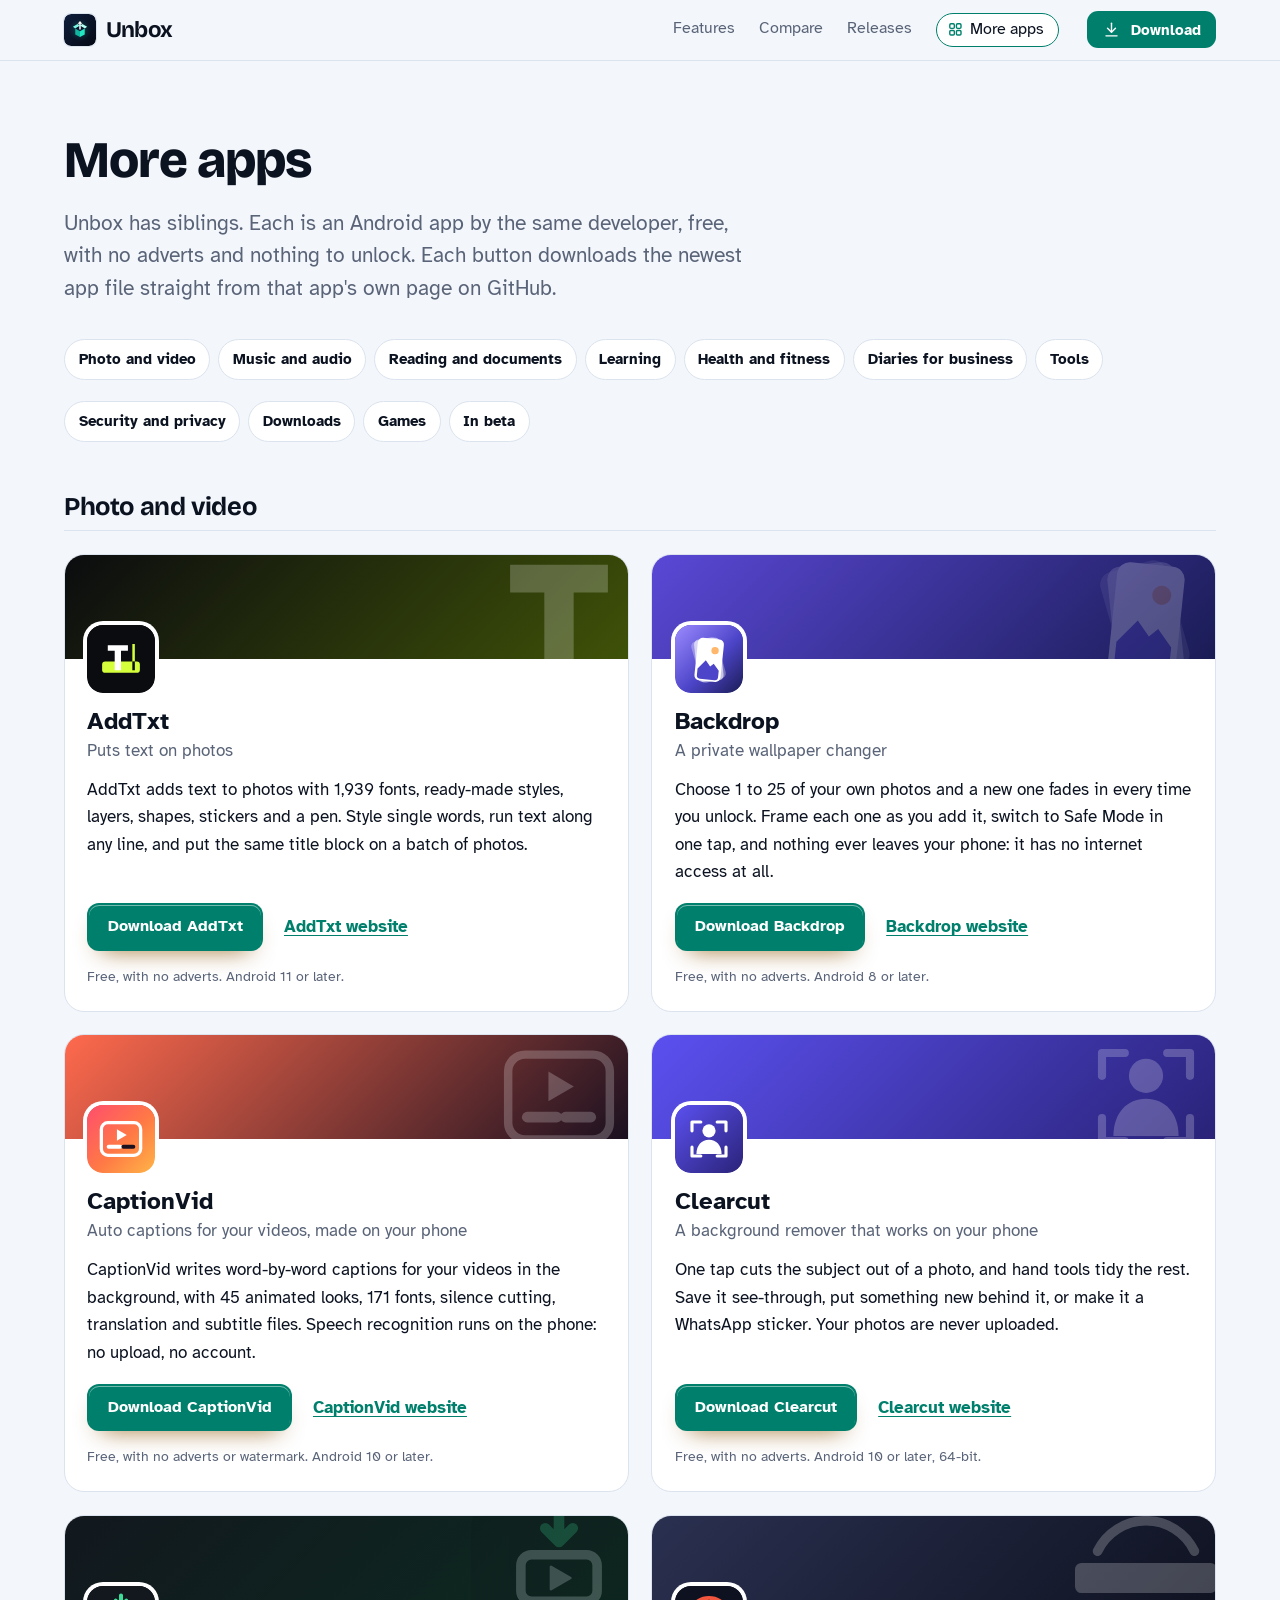
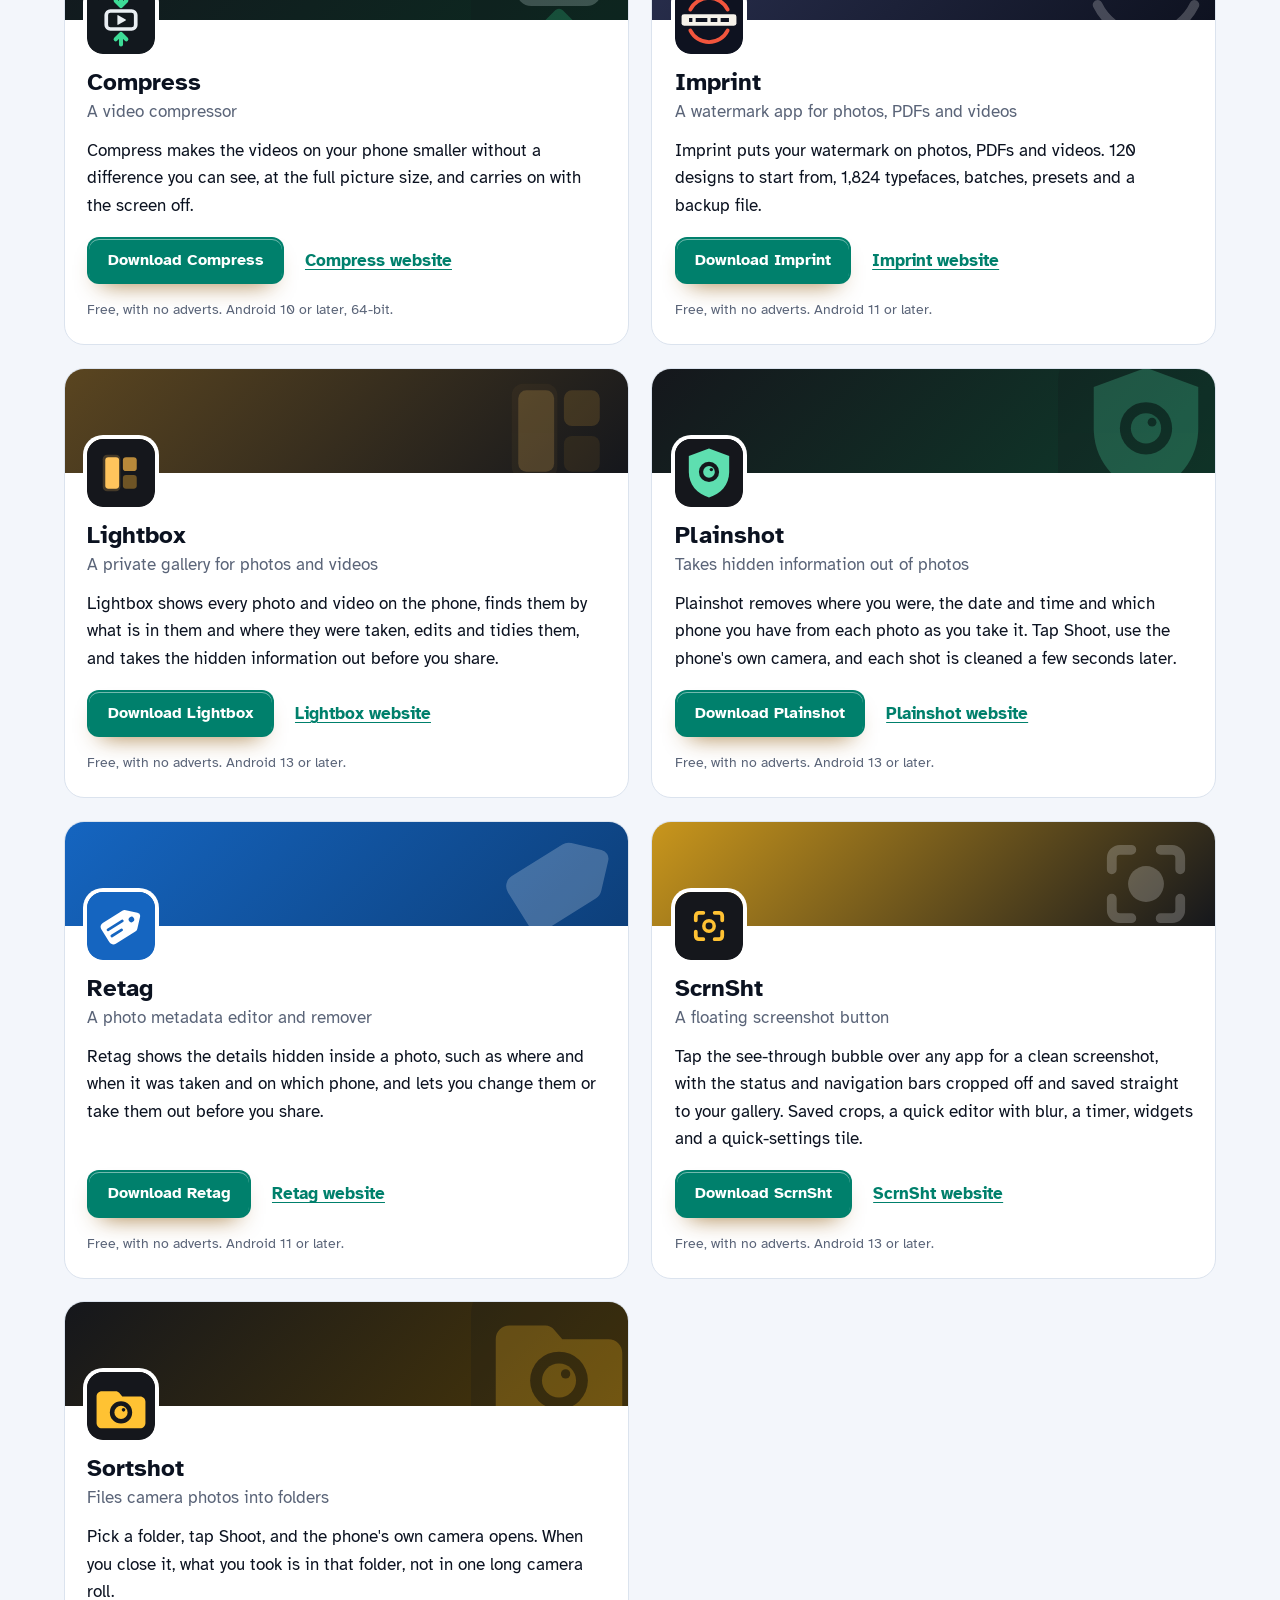
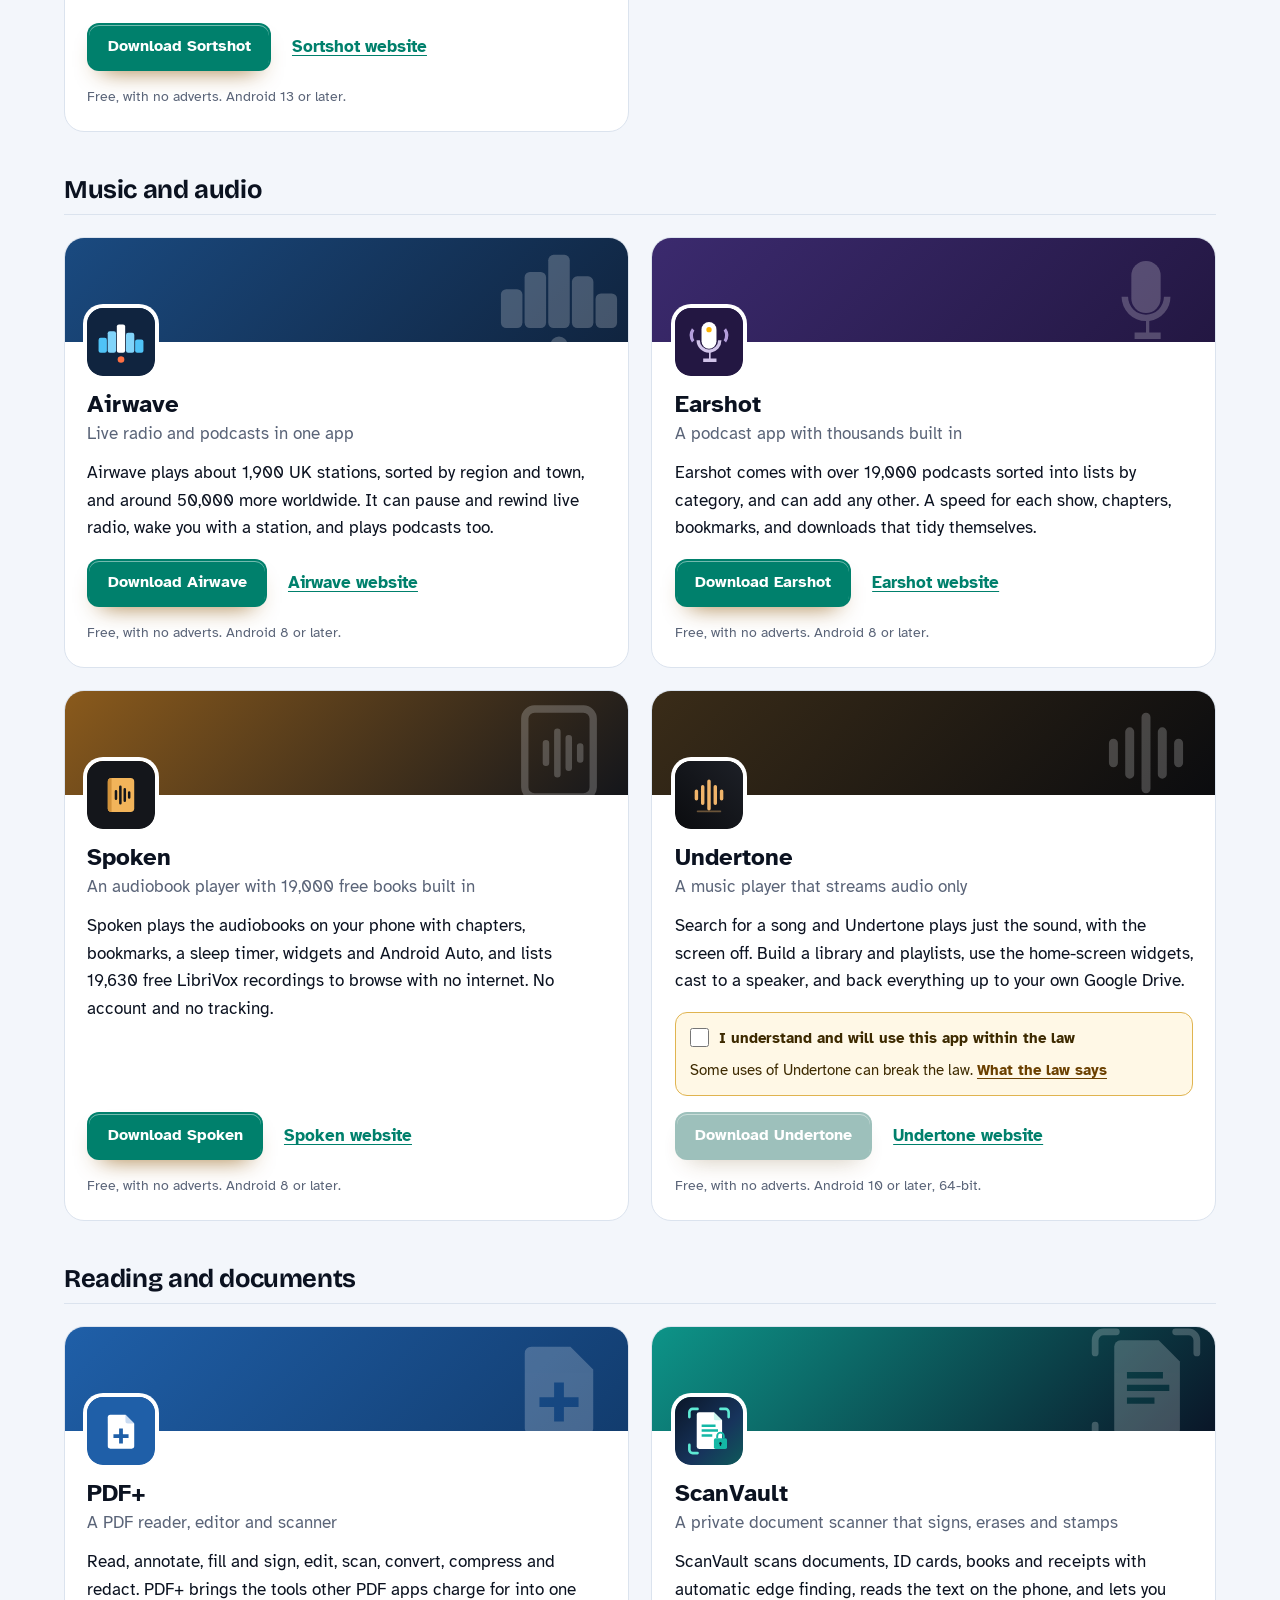
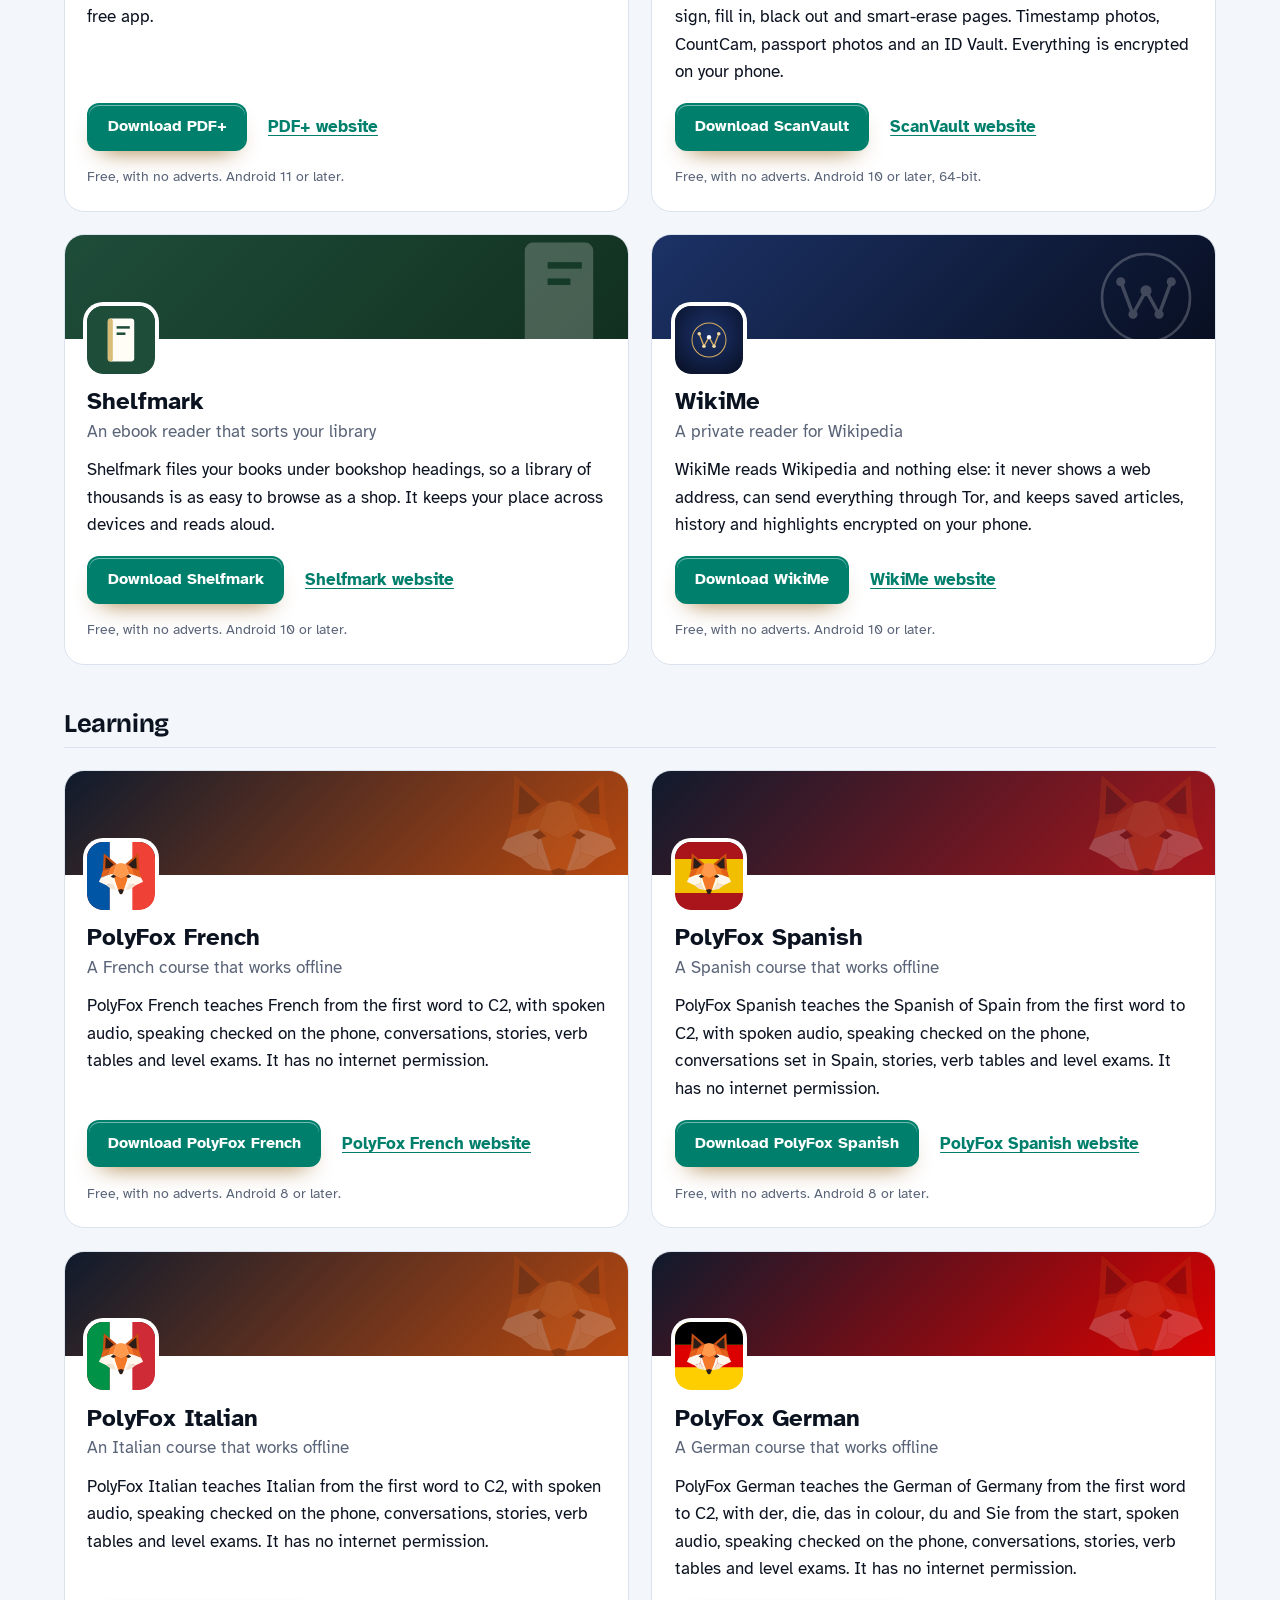
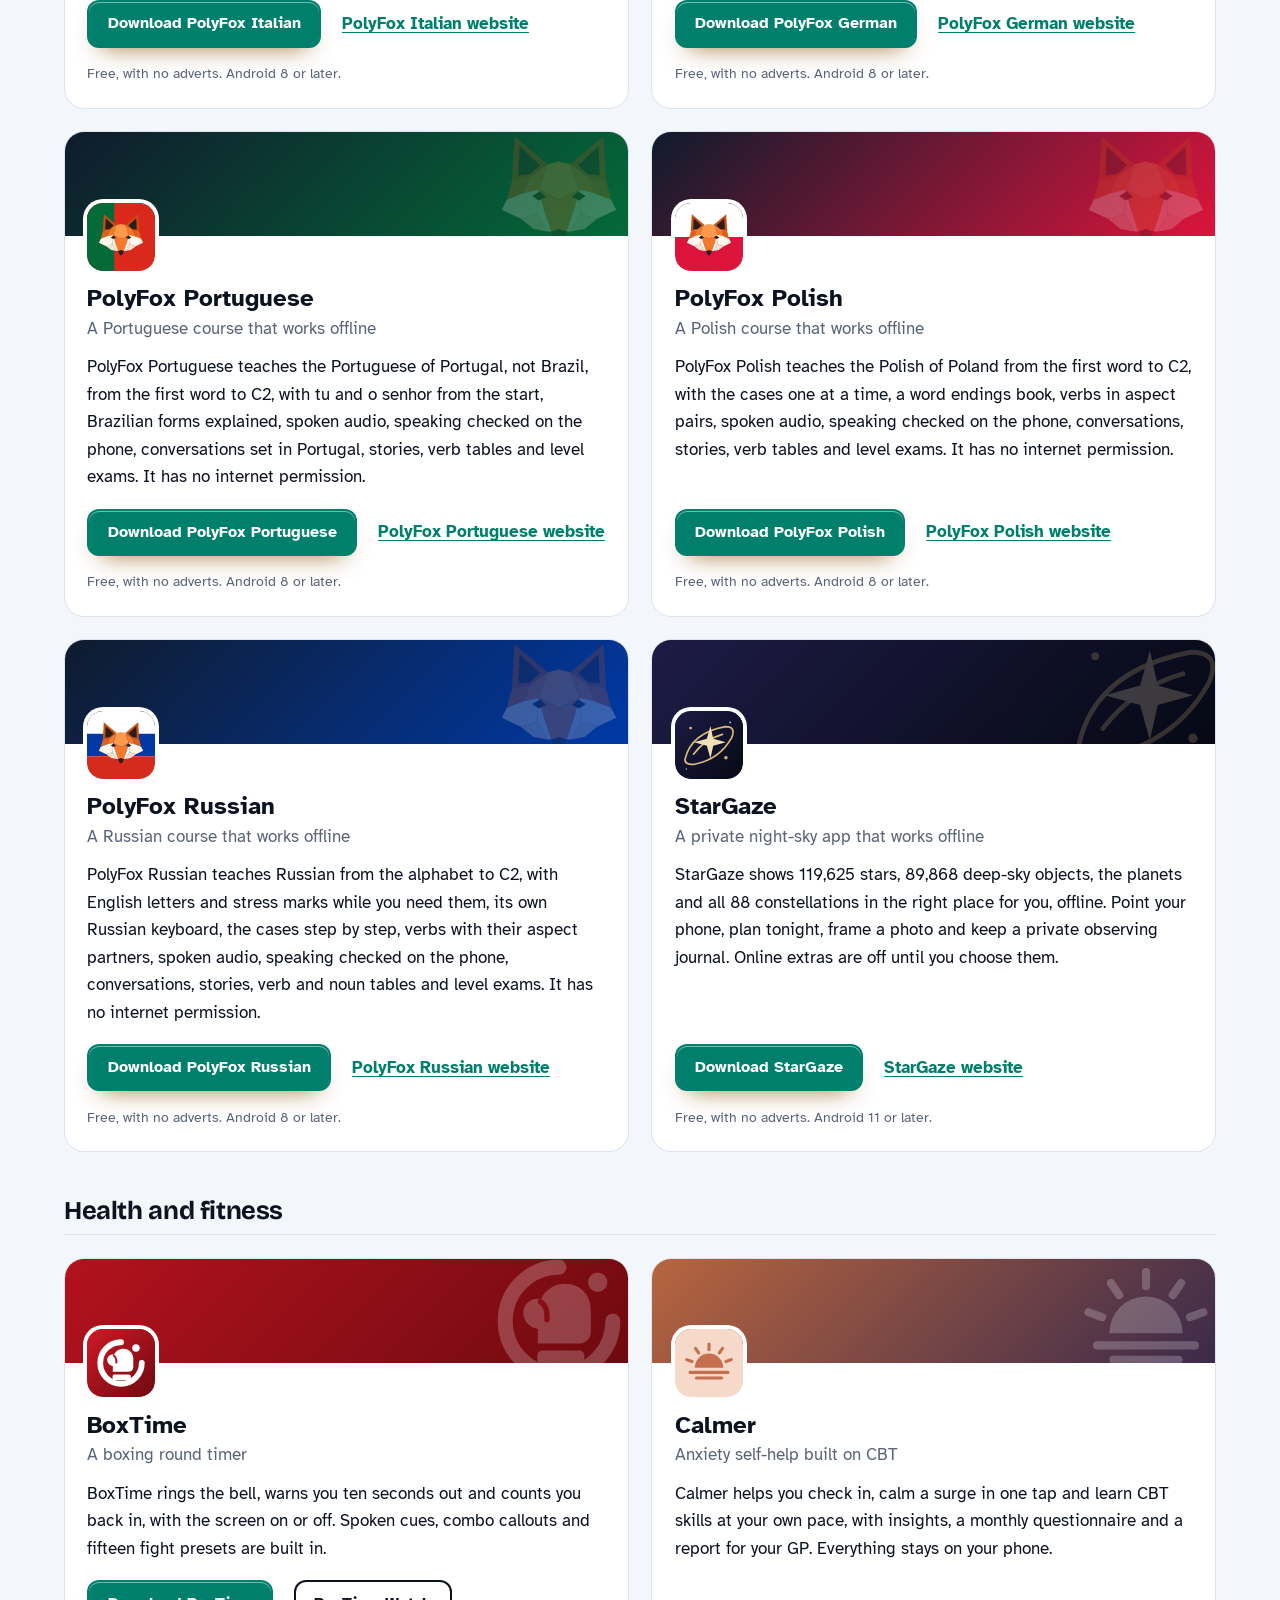
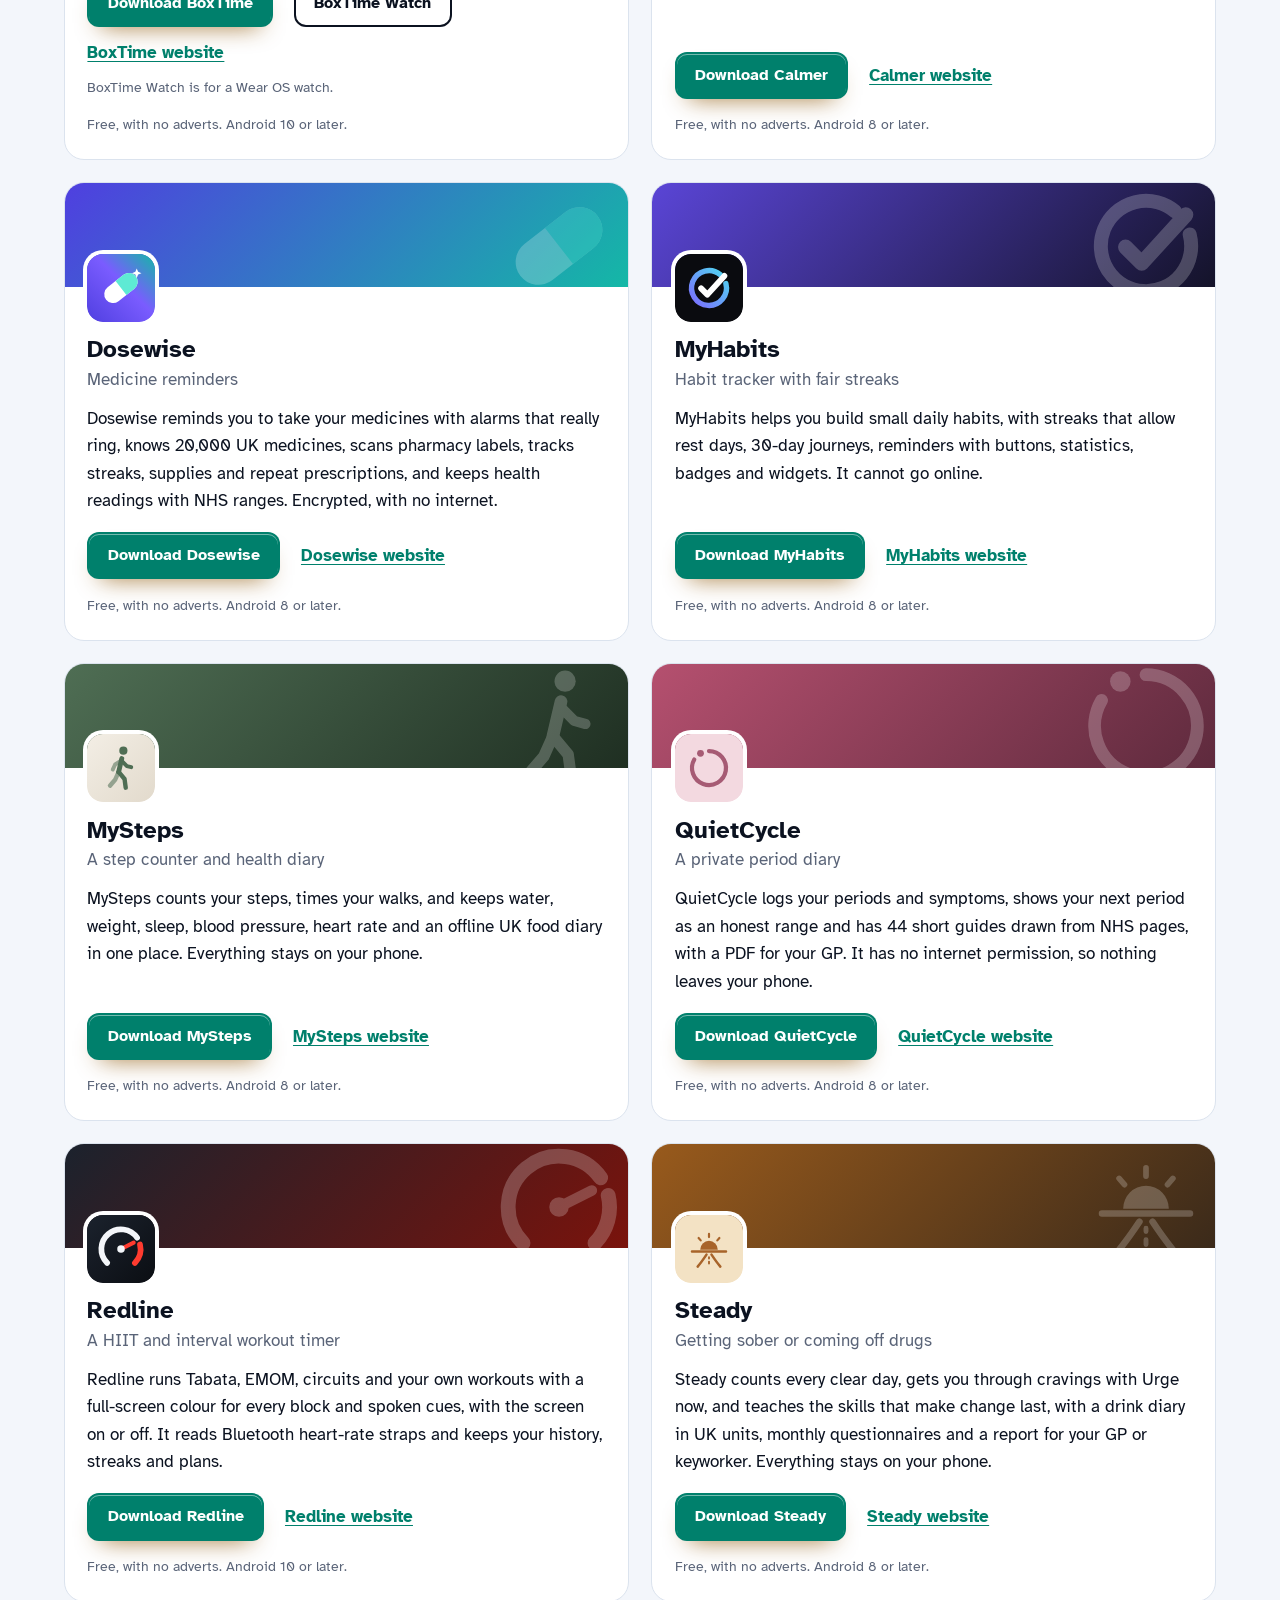
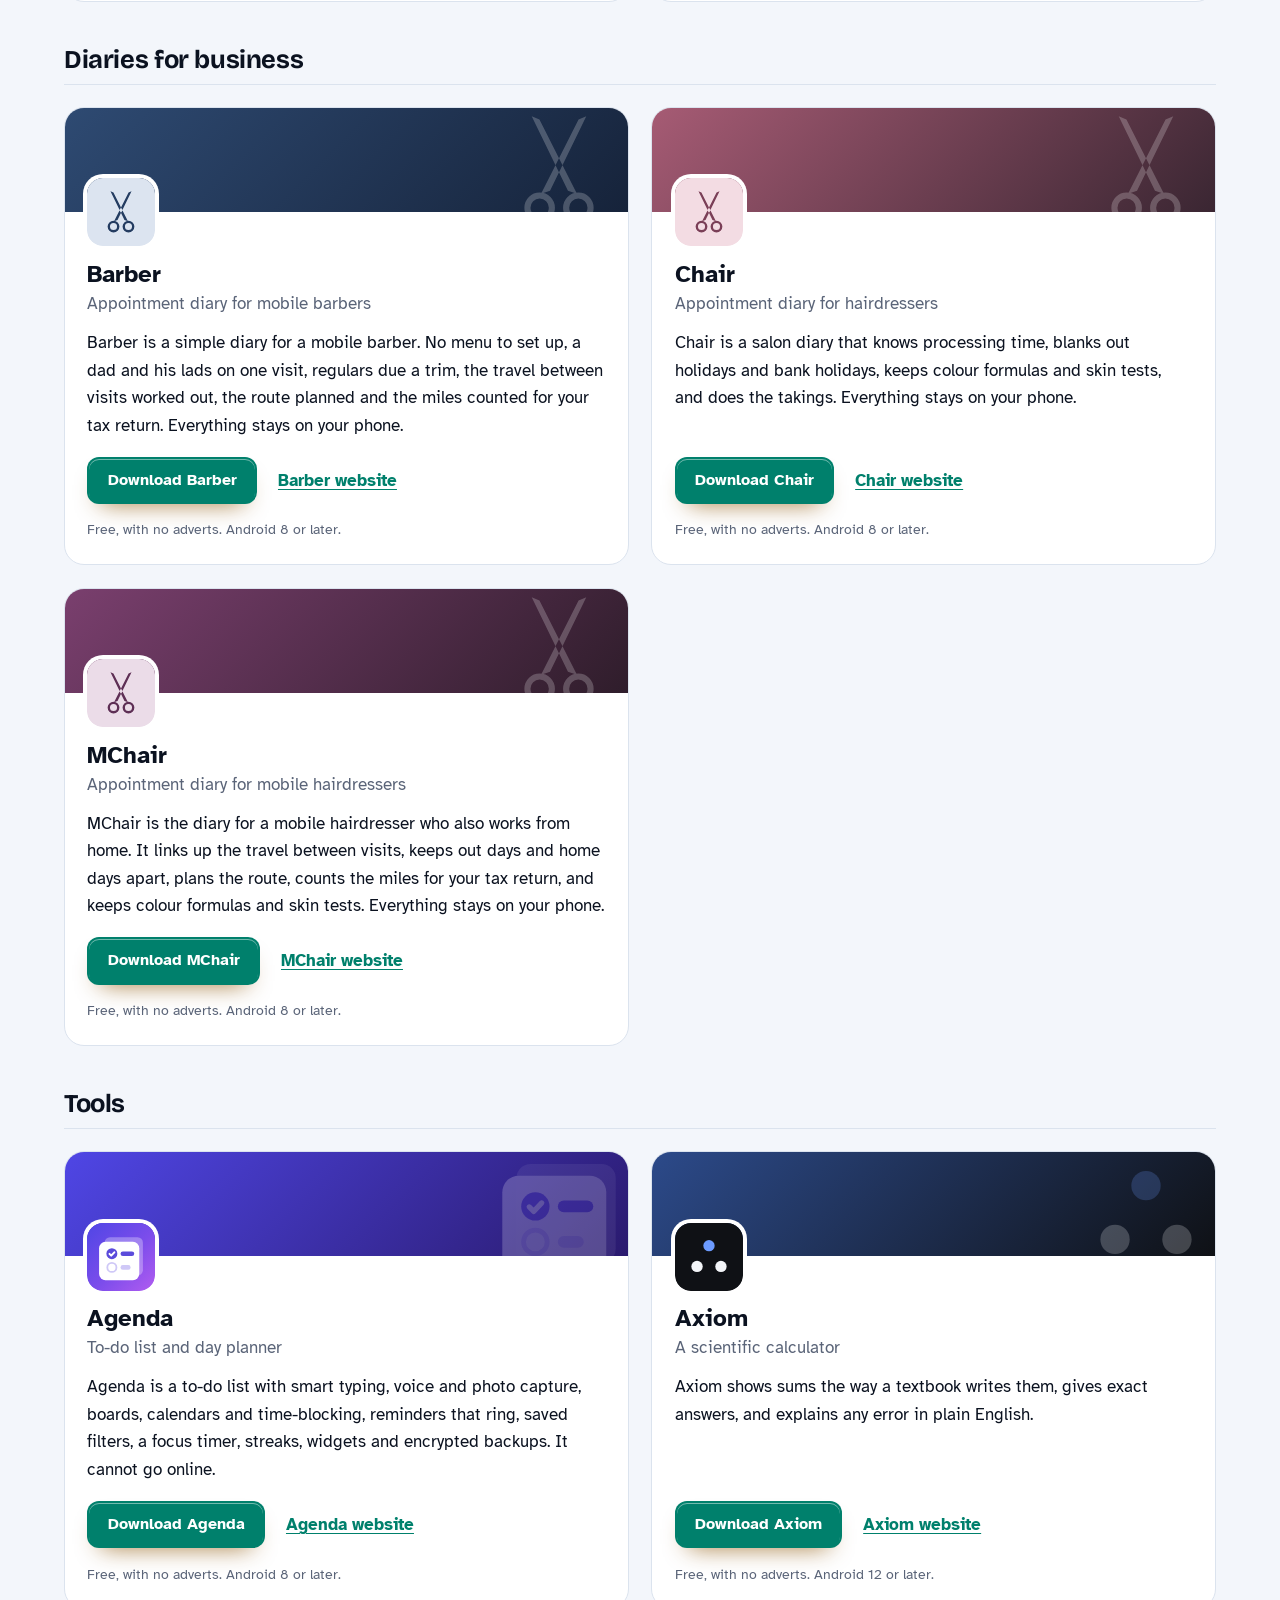
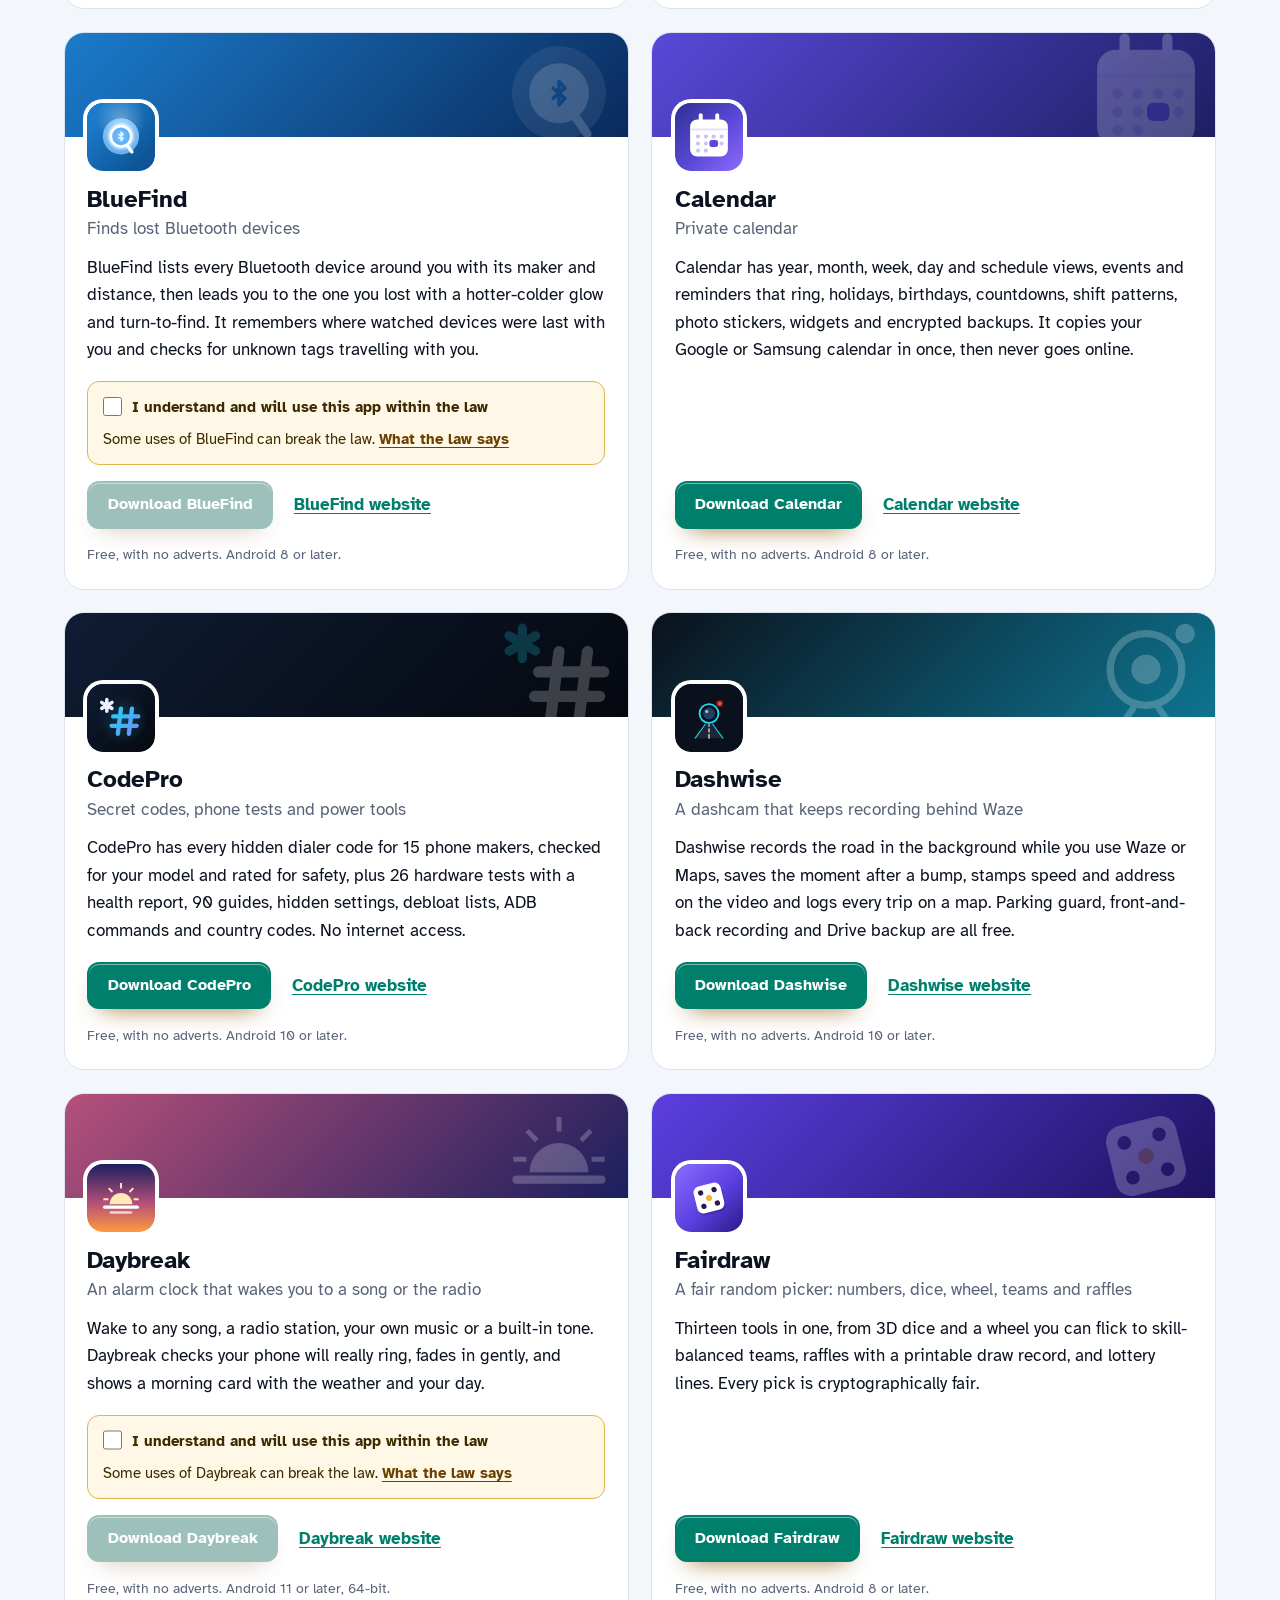
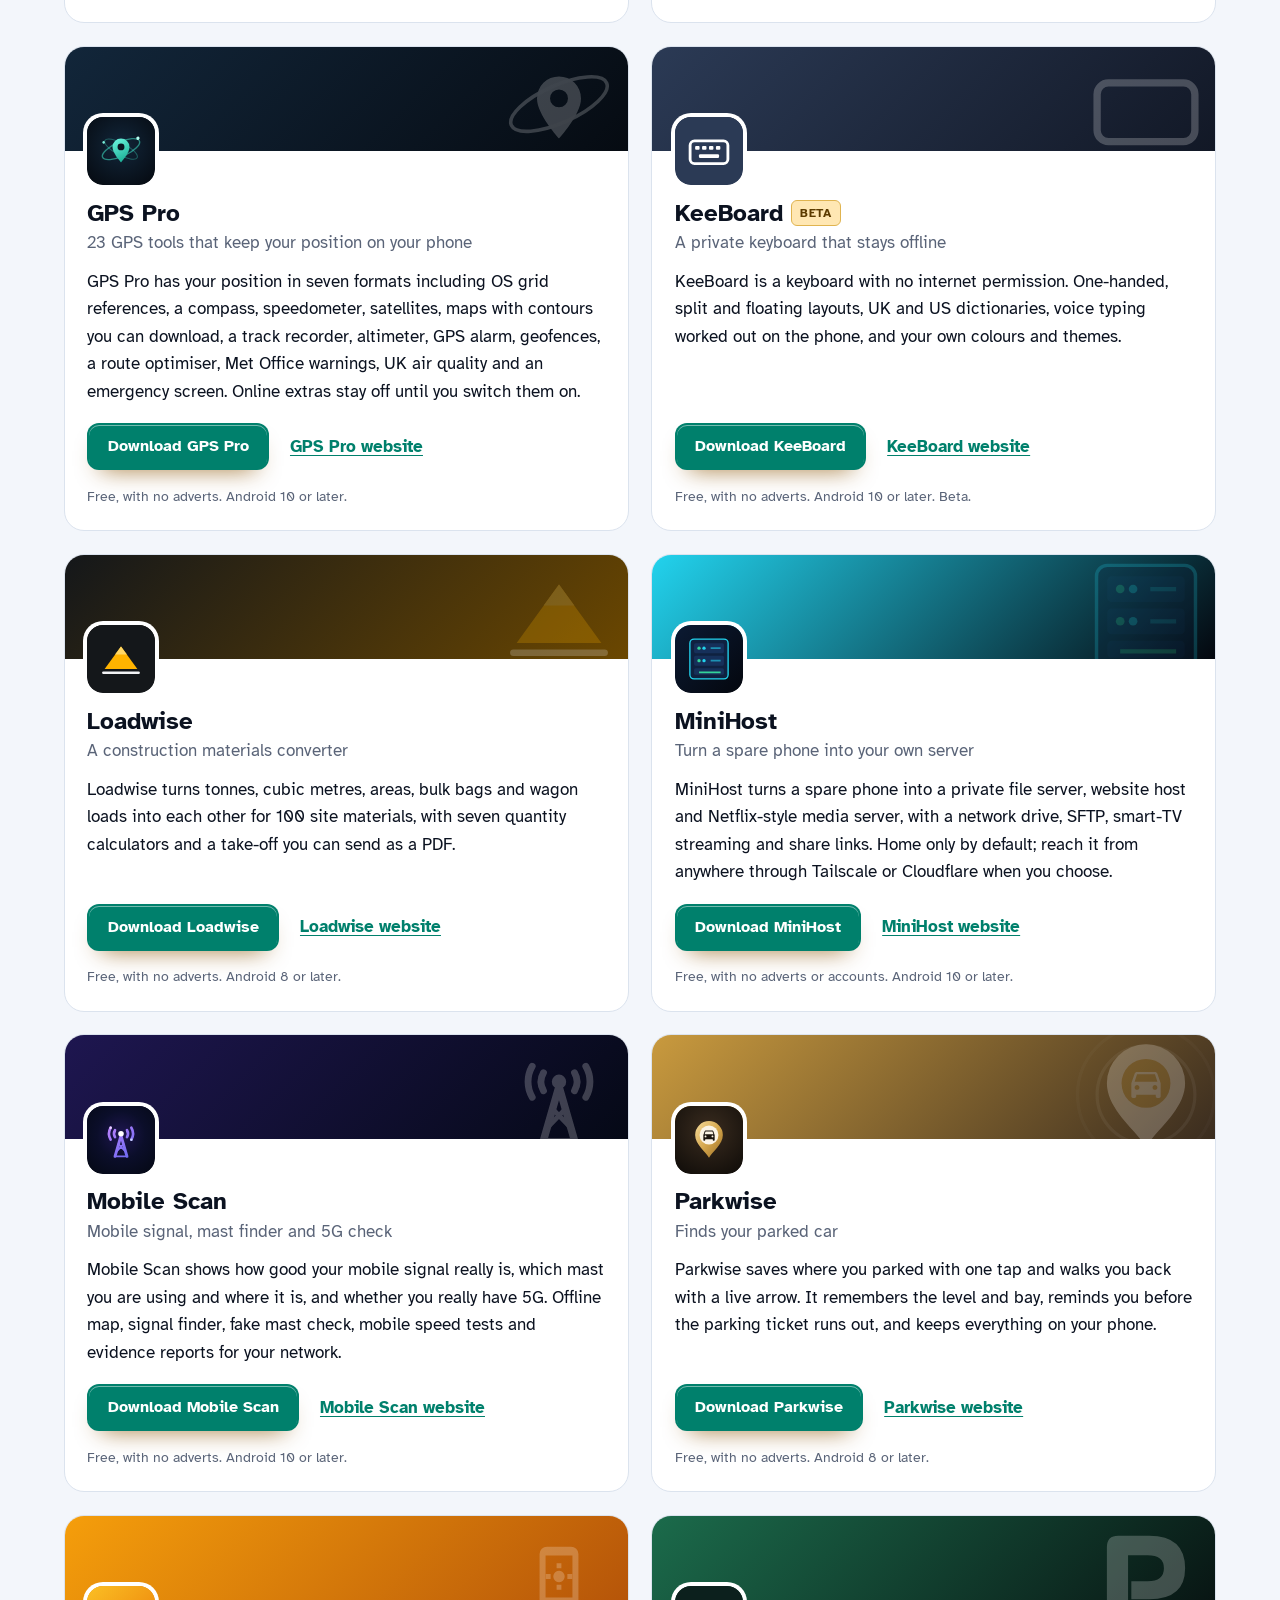
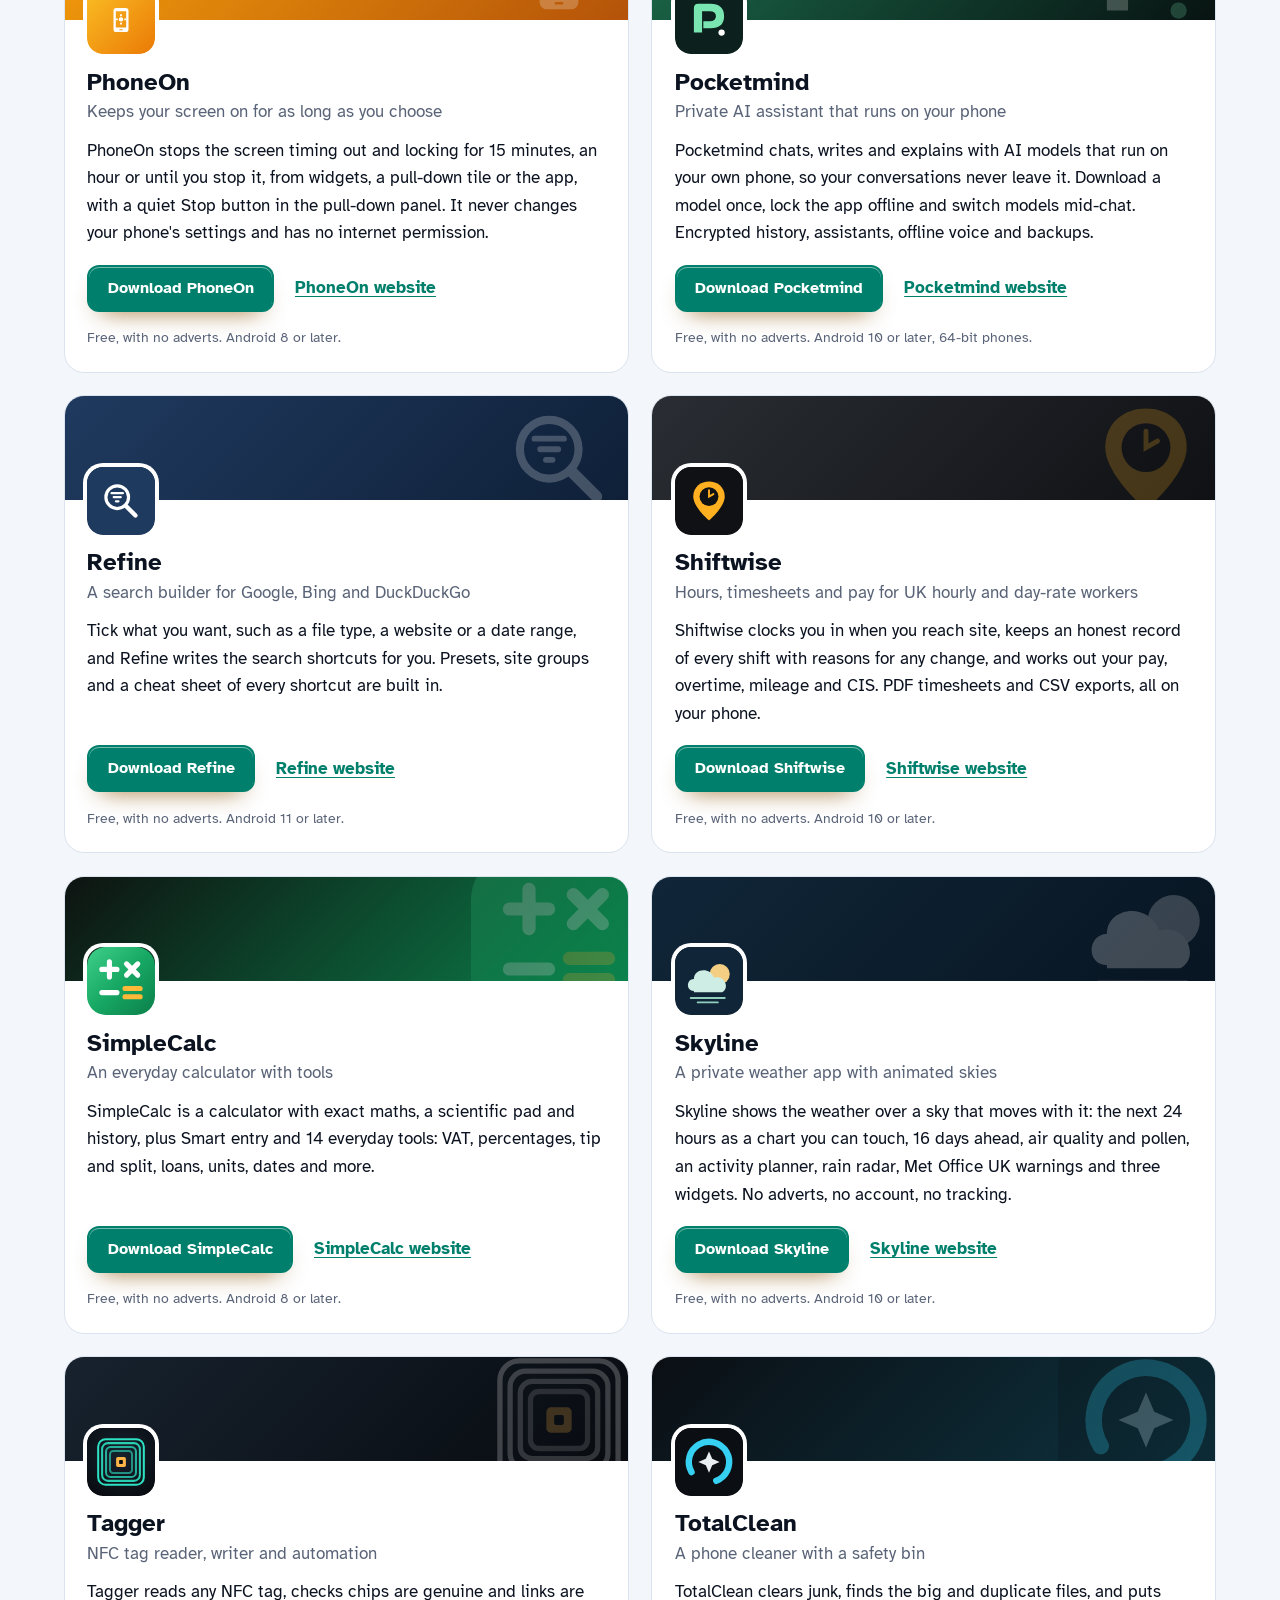
==== more-apps.html @ 2c846e8d "More apps: add Mobile Scan" ====
<!DOCTYPE html>
<html lang="en-GB">
<head>
<meta charset="utf-8">
<meta name="viewport" content="width=device-width, initial-scale=1">
<title>More free Android apps from the maker of Unbox</title>
<meta name="description" content="All 94 free Android apps from the maker of Unbox, in one list by category, each with its download and a link to its website.">
<meta name="author" content="Jonathan Jackson">
<link rel="canonical" href="https://customgpter.github.io/unbox/more-apps.html">
<meta name="theme-color" content="#f3f6fb" media="(prefers-color-scheme: light)">
<meta name="theme-color" content="#050914" media="(prefers-color-scheme: dark)">
<meta property="og:type" content="website">
<meta property="og:site_name" content="Unbox">
<meta property="og:title" content="More free Android apps from the maker of Unbox">
<meta property="og:description" content="All 94 free Android apps from the maker of Unbox, in one list by category, each with its download and a link to its website.">
<meta property="og:url" content="https://customgpter.github.io/unbox/more-apps.html">
<meta property="og:image" content="https://customgpter.github.io/unbox/assets/og.png">
<meta property="og:image:width" content="1200">
<meta property="og:image:height" content="630">
<meta property="og:image:alt" content="Unbox&#x27;s app list: cards with version, size, split and source tags, filter chips and an extract button on each app">
<meta property="og:locale" content="en_GB">
<meta name="twitter:card" content="summary_large_image">
<link rel="icon" href="./assets/favicon.svg" type="image/svg+xml">
<link rel="apple-touch-icon" href="./assets/apple-touch-icon.png">
<link rel="preload" href="./assets/fonts/bricolage-grotesque-latin.woff2" as="font" type="font/woff2" crossorigin>
<link rel="preload" href="./assets/fonts/atkinson-hyperlegible-latin-400-normal.woff2" as="font" type="font/woff2" crossorigin>
<link rel="stylesheet" href="./assets/site.css?v=1">
<link rel="stylesheet" href="./assets/house.css?v=1">
<script type="application/ld+json">{"@context":"https://schema.org","@type":"ItemList","name":"Apps from the maker of Unbox","url":"https://customgpter.github.io/unbox/more-apps.html","itemListElement":[{"@type":"ListItem","position":1,"name":"AddTxt","url":"https://customgpter.github.io/addtxt/"},{"@type":"ListItem","position":2,"name":"Backdrop","url":"https://customgpter.github.io/backdrop/"},{"@type":"ListItem","position":3,"name":"CaptionVid","url":"https://customgpter.github.io/captionvid/"},{"@type":"ListItem","position":4,"name":"Clearcut","url":"https://customgpter.github.io/clearcut/"},{"@type":"ListItem","position":5,"name":"Compress","url":"https://customgpter.github.io/compress/"},{"@type":"ListItem","position":6,"name":"Imprint","url":"https://customgpter.github.io/imprint/"},{"@type":"ListItem","position":7,"name":"Lightbox","url":"https://customgpter.github.io/lightbox/"},{"@type":"ListItem","position":8,"name":"Plainshot","url":"https://customgpter.github.io/plainshot/"},{"@type":"ListItem","position":9,"name":"Retag","url":"https://customgpter.github.io/retag/"},{"@type":"ListItem","position":10,"name":"ScrnSht","url":"https://customgpter.github.io/scrnsht/"},{"@type":"ListItem","position":11,"name":"Sortshot","url":"https://customgpter.github.io/sortshot/"},{"@type":"ListItem","position":12,"name":"Airwave","url":"https://customgpter.github.io/airwave/"},{"@type":"ListItem","position":13,"name":"Earshot","url":"https://customgpter.github.io/earshot/"},{"@type":"ListItem","position":14,"name":"Spoken","url":"https://customgpter.github.io/spoken/"},{"@type":"ListItem","position":15,"name":"Undertone","url":"https://customgpter.github.io/undertone/"},{"@type":"ListItem","position":16,"name":"PDF+","url":"https://customgpter.github.io/pdfplus/"},{"@type":"ListItem","position":17,"name":"ScanVault","url":"https://customgpter.github.io/scanvault/"},{"@type":"ListItem","position":18,"name":"Shelfmark","url":"https://customgpter.github.io/shelfmark/"},{"@type":"ListItem","position":19,"name":"WikiMe","url":"https://customgpter.github.io/wikime/"},{"@type":"ListItem","position":20,"name":"PolyFox French","url":"https://customgpter.github.io/polyfox/"},{"@type":"ListItem","position":21,"name":"PolyFox Spanish","url":"https://customgpter.github.io/polyfox-spanish/"},{"@type":"ListItem","position":22,"name":"PolyFox Italian","url":"https://customgpter.github.io/polyfox-italian/"},{"@type":"ListItem","position":23,"name":"PolyFox German","url":"https://customgpter.github.io/polyfox-german/"},{"@type":"ListItem","position":24,"name":"PolyFox Portuguese","url":"https://customgpter.github.io/polyfox-portuguese/"},{"@type":"ListItem","position":25,"name":"PolyFox Polish","url":"https://customgpter.github.io/polyfox-polish/"},{"@type":"ListItem","position":26,"name":"PolyFox Russian","url":"https://customgpter.github.io/polyfox-russian/"},{"@type":"ListItem","position":27,"name":"StarGaze","url":"https://customgpter.github.io/stargaze/"},{"@type":"ListItem","position":28,"name":"BoxTime","url":"https://customgpter.github.io/boxtime/"},{"@type":"ListItem","position":29,"name":"Calmer","url":"https://customgpter.github.io/calmer/"},{"@type":"ListItem","position":30,"name":"Dosewise","url":"https://customgpter.github.io/dosewise/"},{"@type":"ListItem","position":31,"name":"MyHabits","url":"https://customgpter.github.io/myhabits/"},{"@type":"ListItem","position":32,"name":"MySteps","url":"https://customgpter.github.io/mysteps/"},{"@type":"ListItem","position":33,"name":"QuietCycle","url":"https://customgpter.github.io/quietcycle/"},{"@type":"ListItem","position":34,"name":"Redline","url":"https://customgpter.github.io/redline/"},{"@type":"ListItem","position":35,"name":"Steady","url":"https://customgpter.github.io/steady/"},{"@type":"ListItem","position":36,"name":"Barber","url":"https://customgpter.github.io/barber/"},{"@type":"ListItem","position":37,"name":"Chair","url":"https://customgpter.github.io/chair/"},{"@type":"ListItem","position":38,"name":"MChair","url":"https://customgpter.github.io/mchair/"},{"@type":"ListItem","position":39,"name":"Agenda","url":"https://customgpter.github.io/agenda/"},{"@type":"ListItem","position":40,"name":"Axiom","url":"https://customgpter.github.io/axiom/"},{"@type":"ListItem","position":41,"name":"BlueFind","url":"https://customgpter.github.io/bluefind/"},{"@type":"ListItem","position":42,"name":"Calendar","url":"https://customgpter.github.io/calendar/"},{"@type":"ListItem","position":43,"name":"CodePro","url":"https://customgpter.github.io/codepro/"},{"@type":"ListItem","position":44,"name":"Dashwise","url":"https://customgpter.github.io/dashwise/"},{"@type":"ListItem","position":45,"name":"Daybreak","url":"https://customgpter.github.io/daybreak/"},{"@type":"ListItem","position":46,"name":"Fairdraw","url":"https://customgpter.github.io/fairdraw/"},{"@type":"ListItem","position":47,"name":"GPS Pro","url":"https://customgpter.github.io/gpspro/"},{"@type":"ListItem","position":48,"name":"KeeBoard","url":"https://customgpter.github.io/keeboard/"},{"@type":"ListItem","position":49,"name":"Loadwise","url":"https://customgpter.github.io/loadwise/"},{"@type":"ListItem","position":50,"name":"MiniHost","url":"https://customgpter.github.io/minihost/"},{"@type":"ListItem","position":51,"name":"Mobile Scan","url":"https://customgpter.github.io/mobilescan/"},{"@type":"ListItem","position":52,"name":"Parkwise","url":"https://customgpter.github.io/parkwise/"},{"@type":"ListItem","position":53,"name":"PhoneOn","url":"https://customgpter.github.io/phoneon/"},{"@type":"ListItem","position":54,"name":"Pocketmind","url":"https://customgpter.github.io/pocketmind/"},{"@type":"ListItem","position":55,"name":"Refine","url":"https://customgpter.github.io/refine/"},{"@type":"ListItem","position":56,"name":"Shiftwise","url":"https://customgpter.github.io/shiftwise/"},{"@type":"ListItem","position":57,"name":"SimpleCalc","url":"https://customgpter.github.io/simplecalc/"},{"@type":"ListItem","position":58,"name":"Skyline","url":"https://customgpter.github.io/skyline/"},{"@type":"ListItem","position":59,"name":"Tagger","url":"https://customgpter.github.io/tagger/"},{"@type":"ListItem","position":60,"name":"TotalClean","url":"https://customgpter.github.io/totalclean/"},{"@type":"ListItem","position":61,"name":"TVLink","url":"https://customgpter.github.io/tvlink/"},{"@type":"ListItem","position":62,"name":"Unbox","url":"https://customgpter.github.io/unbox/"},{"@type":"ListItem","position":63,"name":"WhatsKeep","url":"https://customgpter.github.io/whatskeep/"},{"@type":"ListItem","position":64,"name":"WiFi Scan","url":"https://customgpter.github.io/wifiscan/"},{"@type":"ListItem","position":65,"name":"Auditly","url":"https://customgpter.github.io/auditly/"},{"@type":"ListItem","position":66,"name":"Backchannel","url":"https://customgpter.github.io/backchannel/"},{"@type":"ListItem","position":67,"name":"ENotes","url":"https://customgpter.github.io/enotes/"},{"@type":"ListItem","position":68,"name":"FindMe","url":"https://customgpter.github.io/findme/"},{"@type":"ListItem","position":69,"name":"iLock","url":"https://customgpter.github.io/ilock/"},{"@type":"ListItem","position":70,"name":"ImSafe","url":"https://customgpter.github.io/imsafe/"},{"@type":"ListItem","position":71,"name":"IShred","url":"https://customgpter.github.io/ishred/"},{"@type":"ListItem","position":72,"name":"LockBox","url":"https://customgpter.github.io/lockbox/"},{"@type":"ListItem","position":73,"name":"PassVault","url":"https://customgpter.github.io/passvault/"},{"@type":"ListItem","position":74,"name":"SpyFind","url":"https://customgpter.github.io/spyfind/"},{"@type":"ListItem","position":75,"name":"TextWipe","url":"https://customgpter.github.io/textwipe/"},{"@type":"ListItem","position":76,"name":"Tracewire","url":"https://customgpter.github.io/tracewire/"},{"@type":"ListItem","position":77,"name":"Vigil","url":"https://customgpter.github.io/vigil/"},{"@type":"ListItem","position":78,"name":"Grab","url":"https://customgpter.github.io/grab/"},{"@type":"ListItem","position":79,"name":"Swarm","url":"https://customgpter.github.io/swarm/"},{"@type":"ListItem","position":80,"name":"Plane Games","url":"https://customgpter.github.io/plane-games/"},{"@type":"ListItem","position":81,"name":"Ninefold","url":"https://customgpter.github.io/ninefold/"},{"@type":"ListItem","position":82,"name":"Cubewise","url":"https://customgpter.github.io/cubewise/"},{"@type":"ListItem","position":83,"name":"Tilewise","url":"https://customgpter.github.io/tilewise/"},{"@type":"ListItem","position":84,"name":"Letterwise","url":"https://customgpter.github.io/letterwise/"},{"@type":"ListItem","position":85,"name":"Kingside","url":"https://customgpter.github.io/kingside/"},{"@type":"ListItem","position":86,"name":"Deckhand","url":"https://customgpter.github.io/deckhand/"},{"@type":"ListItem","position":87,"name":"SNESForge","url":"https://customgpter.github.io/snesforge/"},{"@type":"ListItem","position":88,"name":"Fame Boy","url":"https://customgpter.github.io/fameboy/"},{"@type":"ListItem","position":89,"name":"PSPPro","url":"https://customgpter.github.io/psppro/"},{"@type":"ListItem","position":90,"name":"QVR","url":"https://customgpter.github.io/qvr/"},{"@type":"ListItem","position":91,"name":"QVR Watch","url":"https://customgpter.github.io/qvr-watch/"},{"@type":"ListItem","position":92,"name":"QVRLite","url":"https://customgpter.github.io/qvrlite/"},{"@type":"ListItem","position":93,"name":"Onionz","url":"https://customgpter.github.io/onionz/"},{"@type":"ListItem","position":94,"name":"OnionzWeb","url":"https://customgpter.github.io/onionzweb/"}]}</script>
<link rel="stylesheet" href="./assets/apps-list.css?v=1">
<script src="./assets/apps-list.js?v=1" defer></script>
</head>
<body>
<a class="skip" href="#main">Skip to content</a>
<header class="masthead">
<div class="wrap">
<a class="brand" href="./" aria-label="Unbox home"><svg viewBox="0 0 108 108" aria-hidden="true"><defs><linearGradient id="ubbg" x1="0" y1="0" x2="1" y2="1"><stop offset="0" stop-color="#0f1e3d"/><stop offset="1" stop-color="#050914"/></linearGradient><radialGradient id="ubgl" cx="50%" cy="50%" r="50%"><stop offset="0" stop-color="#21e6c1" stop-opacity=".22"/><stop offset="1" stop-color="#21e6c1" stop-opacity="0"/></radialGradient></defs><rect width="108" height="108" rx="24" fill="url(#ubbg)"/><circle cx="54" cy="54" r="38" fill="url(#ubgl)"/><path d="M38 49L54 40L46 34L30 43Z" fill="#7cf5e1"/><path d="M54 40L70 49L78 43L62 34Z" fill="#b4fff2"/><path d="M38 49L54 40L70 49L54 58Z" fill="#0a1630"/><path d="M38 49L54 58L54 78L38 69Z" fill="#12b5a0"/><path d="M54 58L70 49L70 69L54 78Z" fill="#21e6c1"/><path d="M51.5 52L51.5 33L46 33L54 24L62 33L56.5 33L56.5 52Z" fill="#fff"/></svg><span>Unbox</span></a>
<nav aria-label="Main"><ul><li><a href="./#features">Features</a></li><li><a href="./compare.html">Compare</a></li><li><a href="./releases.html">Releases</a></li><li><a class="more-apps" href="./more-apps.html" aria-current="page"><svg class="ico" viewBox="0 0 24 24" aria-hidden="true"><rect x="4" y="4" width="6.5" height="6.5" rx="1.6"/><rect x="13.5" y="4" width="6.5" height="6.5" rx="1.6"/><rect x="4" y="13.5" width="6.5" height="6.5" rx="1.6"/><rect x="13.5" y="13.5" width="6.5" height="6.5" rx="1.6"/></svg>More apps</a></li></ul></nav>
<a class="button small" href="./#download"><svg class="ico" viewBox="0 0 24 24" aria-hidden="true"><path d="M12 4v11"/><path d="M7 10.5l5 5 5-5"/><path d="M5 20h14"/></svg>Download</a>
</div>
</header>
<main id="main" class="doc">
<div class="wrap">
<div class="measure">
<h1>More apps</h1>
<p class="lede">Unbox has siblings. Each is an Android app by the same developer, free, with no adverts and nothing to unlock. Each button downloads the newest app file straight from that app's own page on GitHub.</p>
</div>
<!-- apps:start -->
<nav class="mapps-jump" aria-label="App groups"><ul><li><a href="#apps-photo">Photo and video</a></li><li><a href="#apps-audio">Music and audio</a></li><li><a href="#apps-reading">Reading and documents</a></li><li><a href="#apps-learning">Learning</a></li><li><a href="#apps-health">Health and fitness</a></li><li><a href="#apps-diaries">Diaries for business</a></li><li><a href="#apps-tools">Tools</a></li><li><a href="#apps-security">Security and privacy</a></li><li><a href="#apps-downloads">Downloads</a></li><li><a href="#apps-games">Games</a></li><li><a href="#apps-testing">In beta</a></li></ul></nav>
<div class="mapps-group" role="group" aria-labelledby="apps-photo"><h2 class="mapps-cat" id="apps-photo">Photo and video</h2>
<ul class="mapps"><li class="mapp" style="--b:#0b0c0f;--b2:#3f5208"><div class="mapp-cover" aria-hidden="true"><svg viewBox="0 0 108 108"><path fill="#fff" d="M24 22h60v17H63v49H45V39H24z"/></svg></div><div class="mapp-body"><svg class="mapp-icon" viewBox="0 0 108 108" aria-hidden="true"><rect width="108" height="108" rx="24" fill="#0b0c0f"/><path fill="#d4ff3a" d="M29 58h50a5 5 0 0 1 5 5v8a5 5 0 0 1-5 5H29a5 5 0 0 1-5-5v-8a5 5 0 0 1 5-5z"/><path fill="#fff" d="M33 32h32v9H54v31H44V41H33z"/><path fill="#d4ff3a" d="M72 30h4v28h-4z"/><path fill="#0b0c0f" d="M72 58h4v14h-4z"/></svg><h3>AddTxt</h3><p class="mapp-kind">Puts text on photos</p><p class="mapp-say">AddTxt adds text to photos with 1,939 fonts, ready-made styles, layers, shapes, stickers and a pen. Style single words, run text along any line, and put the same title block on a batch of photos.</p><p class="mapp-go"><a class="button" href="https://github.com/CustomGPTer/addtxt/releases/latest/download/AddTxt.apk">Download AddTxt</a><a class="mapp-site" href="https://customgpter.github.io/addtxt/">AddTxt website</a></p><p class="mapp-needs">Free, with no adverts. Android 11 or later.</p></div></li>
<li class="mapp" style="--b:#5a48d6;--b2:#1a1c55"><div class="mapp-cover" aria-hidden="true"><svg viewBox="0 0 108 108"><g transform="translate(54 58) scale(1.3) translate(-54 -58)"><rect x="38" y="30" width="32" height="52" rx="6" fill="#fff" fill-opacity=".3" transform="rotate(-16 54 58)"/><rect x="38" y="30" width="32" height="52" rx="6" fill="#fff" fill-opacity=".6" transform="rotate(-6 54 58)"/><g transform="rotate(6 54 58)"><rect x="38" y="30" width="32" height="52" rx="6" fill="#fff"/><path d="M41 68l9-11 6 7 4-4 7 8v8a4 4 0 0 1-4 4H45a4 4 0 0 1-4-4z" fill="#4d45c9"/><circle cx="60" cy="44" r="4.5" fill="#FFB86B"/></g></g></svg></div><div class="mapp-body"><svg class="mapp-icon" viewBox="0 0 108 108" aria-hidden="true"><defs><linearGradient id="i-backdrop-mapp-cc" x1="0" y1="0" x2="1" y2="1"><stop offset="0" stop-color="#9c8bff"/><stop offset=".55" stop-color="#4d45c9"/><stop offset="1" stop-color="#1a1c55"/></linearGradient></defs><rect width="108" height="108" rx="24" fill="url(#i-backdrop-mapp-cc)"/><g transform="translate(54 58) scale(1.3) translate(-54 -58)"><rect x="38" y="30" width="32" height="52" rx="6" fill="#fff" fill-opacity=".3" transform="rotate(-16 54 58)"/><rect x="38" y="30" width="32" height="52" rx="6" fill="#fff" fill-opacity=".6" transform="rotate(-6 54 58)"/><g transform="rotate(6 54 58)"><rect x="38" y="30" width="32" height="52" rx="6" fill="#fff"/><path d="M41 68l9-11 6 7 4-4 7 8v8a4 4 0 0 1-4 4H45a4 4 0 0 1-4-4z" fill="#4d45c9"/><circle cx="60" cy="44" r="4.5" fill="#FFB86B"/></g></g></svg><h3>Backdrop</h3><p class="mapp-kind">A private wallpaper changer</p><p class="mapp-say">Choose 1 to 25 of your own photos and a new one fades in every time you unlock. Frame each one as you add it, switch to Safe Mode in one tap, and nothing ever leaves your phone: it has no internet access at all.</p><p class="mapp-go"><a class="button" href="https://github.com/CustomGPTer/backdrop/releases/latest/download/Backdrop.apk">Download Backdrop</a><a class="mapp-site" href="https://customgpter.github.io/backdrop/">Backdrop website</a></p><p class="mapp-needs">Free, with no adverts. Android 8 or later.</p></div></li>
<li class="mapp" style="--b:#ff6a4d;--b2:#1a1020"><div class="mapp-cover" aria-hidden="true"><svg viewBox="0 0 108 108"><g transform="translate(54 54) scale(1.3) translate(-54 -54)"><path d="M38,34 h32 a8,8 0 0 1 8,8 v24 a8,8 0 0 1 -8,8 h-32 a8,8 0 0 1 -8,-8 v-24 a8,8 0 0 1 8,-8 z" fill="none" stroke="#fff" stroke-width="4"/><path d="M49,42 L61,49 L49,56 Z" fill="#fff"/><path d="M39,61 h14 a2.5,2.5 0 0 1 0,5 h-14 a2.5,2.5 0 0 1 0,-5 z" fill="#fff"/><path d="M57,61 h12 a2.5,2.5 0 0 1 0,5 h-12 a2.5,2.5 0 0 1 0,-5 z" fill="#ffffff"/></g></svg></div><div class="mapp-body"><svg class="mapp-icon" viewBox="0 0 108 108" aria-hidden="true"><defs><linearGradient id="i-captionvid-cvbg" x1="0" y1="0" x2="1" y2="1"><stop offset="0" stop-color="#ff4d6d"/><stop offset=".55" stop-color="#ff7a45"/><stop offset="1" stop-color="#ffb547"/></linearGradient></defs><rect width="108" height="108" rx="24" fill="url(#i-captionvid-cvbg)"/><g transform="translate(54 54) scale(1.3) translate(-54 -54)"><path d="M38,34 h32 a8,8 0 0 1 8,8 v24 a8,8 0 0 1 -8,8 h-32 a8,8 0 0 1 -8,-8 v-24 a8,8 0 0 1 8,-8 z" fill="none" stroke="#fff" stroke-width="4"/><path d="M49,42 L61,49 L49,56 Z" fill="#fff"/><path d="M39,61 h14 a2.5,2.5 0 0 1 0,5 h-14 a2.5,2.5 0 0 1 0,-5 z" fill="#fff"/><path d="M57,61 h12 a2.5,2.5 0 0 1 0,5 h-12 a2.5,2.5 0 0 1 0,-5 z" fill="#1a1020"/></g></svg><h3>CaptionVid</h3><p class="mapp-kind">Auto captions for your videos, made on your phone</p><p class="mapp-say">CaptionVid writes word-by-word captions for your videos in the background, with 45 animated looks, 171 fonts, silence cutting, translation and subtitle files. Speech recognition runs on the phone: no upload, no account.</p><p class="mapp-go"><a class="button" href="https://github.com/CustomGPTer/captionvid/releases/latest/download/CaptionVid.apk">Download CaptionVid</a><a class="mapp-site" href="https://customgpter.github.io/captionvid/">CaptionVid website</a></p><p class="mapp-needs">Free, with no adverts or watermark. Android 10 or later.</p></div></li>
<li class="mapp" style="--b:#5b50f0;--b2:#2a2378"><div class="mapp-cover" aria-hidden="true"><svg viewBox="0 0 108 108"><circle cx="54" cy="41" r="10.5" fill="#fff"/><path d="M34 78c0-14.5 8.5-23 20-23s20 8.5 20 23z" fill="#fff"/><path d="M27 41V27h14M67 27h14v14M27 67v14h14M67 81h14V67" fill="none" stroke="#fff" stroke-width="5" stroke-linecap="round" stroke-linejoin="round"/></svg></div><div class="mapp-body"><svg class="mapp-icon" viewBox="0 0 108 108" aria-hidden="true"><defs><linearGradient id="i-clearcut-mapp-cc" x1="0" y1="0" x2="1" y2="1"><stop offset="0" stop-color="#5b50f0"/><stop offset="1" stop-color="#2a2378"/></linearGradient></defs><rect width="108" height="108" rx="24" fill="url(#i-clearcut-mapp-cc)"/><circle cx="54" cy="41" r="10.5" fill="#fff"/><path d="M34 78c0-14.5 8.5-23 20-23s20 8.5 20 23z" fill="#fff"/><path d="M27 41V27h14M67 27h14v14M27 67v14h14M67 81h14V67" fill="none" stroke="#fff" stroke-width="5" stroke-linecap="round" stroke-linejoin="round"/></svg><h3>Clearcut</h3><p class="mapp-kind">A background remover that works on your phone</p><p class="mapp-say">One tap cuts the subject out of a photo, and hand tools tidy the rest. Save it see-through, put something new behind it, or make it a WhatsApp sticker. Your photos are never uploaded.</p><p class="mapp-go"><a class="button" href="https://github.com/CustomGPTer/clearcut/releases/latest/download/Clearcut.apk">Download Clearcut</a><a class="mapp-site" href="https://customgpter.github.io/clearcut/">Clearcut website</a></p><p class="mapp-needs">Free, with no adverts. Android 10 or later, 64-bit.</p></div></li>
<li class="mapp" style="--b:#12181e;--b2:#0c2a20"><div class="mapp-cover" aria-hidden="true"><svg viewBox="0 0 108 108"><rect width="108" height="108" rx="24" fill="#12181e"/><g transform="translate(54 54) scale(1.3) translate(-54 -54)"><path fill="none" stroke="#e9eef3" stroke-width="4.5" stroke-linejoin="round" d="M41 43h26a5 5 0 0 1 5 5v12a5 5 0 0 1-5 5H41a5 5 0 0 1-5-5V48a5 5 0 0 1 5-5z"/><path fill="#e9eef3" d="M50.5 48.2l9.2 5.3a.6.6 0 0 1 0 1l-9.2 5.3a.6.6 0 0 1-.9-.5V48.7a.6.6 0 0 1 .9-.5z"/><path fill="none" stroke="#3ddc97" stroke-width="5" stroke-linecap="round" stroke-linejoin="round" d="M54 24v12M47.5 30.5 54 37l6.5-6.5M54 84V72M47.5 77.5 54 71l6.5 6.5"/></g></svg></div><div class="mapp-body"><svg class="mapp-icon" viewBox="0 0 108 108" aria-hidden="true"><rect width="108" height="108" rx="24" fill="#12181e"/><g transform="translate(54 54) scale(1.3) translate(-54 -54)"><path fill="none" stroke="#e9eef3" stroke-width="4.5" stroke-linejoin="round" d="M41 43h26a5 5 0 0 1 5 5v12a5 5 0 0 1-5 5H41a5 5 0 0 1-5-5V48a5 5 0 0 1 5-5z"/><path fill="#e9eef3" d="M50.5 48.2l9.2 5.3a.6.6 0 0 1 0 1l-9.2 5.3a.6.6 0 0 1-.9-.5V48.7a.6.6 0 0 1 .9-.5z"/><path fill="none" stroke="#3ddc97" stroke-width="5" stroke-linecap="round" stroke-linejoin="round" d="M54 24v12M47.5 30.5 54 37l6.5-6.5M54 84V72M47.5 77.5 54 71l6.5 6.5"/></g></svg><h3>Compress</h3><p class="mapp-kind">A video compressor</p><p class="mapp-say">Compress makes the videos on your phone smaller without a difference you can see, at the full picture size, and carries on with the screen off.</p><p class="mapp-go"><a class="button" href="https://github.com/CustomGPTer/compress/releases/latest/download/Compress.apk">Download Compress</a><a class="mapp-site" href="https://customgpter.github.io/compress/">Compress website</a></p><p class="mapp-needs">Free, with no adverts. Android 10 or later, 64-bit.</p></div></li>
<li class="mapp" style="--b:#2a3050;--b2:#0e1220"><div class="mapp-cover" aria-hidden="true"><svg viewBox="0 0 108 108"><g transform="translate(54 54) scale(1.32) translate(-54 -54)"><path d="M31.5 41.500A25 25 0 0 1 76.500 41.500" fill="none" stroke="#fff" stroke-width="4.5" stroke-linecap="round"/><path d="M76.500 66.500A25 25 0 0 1 31.500 66.500" fill="none" stroke="#fff" stroke-width="4.5" stroke-linecap="round"/><path fill="#fff" d="M24 47h60a3 3 0 0 1 3 3v8a3 3 0 0 1-3 3H24a3 3 0 0 1-3-3v-8a3 3 0 0 1 3-3z"/></g></svg></div><div class="mapp-body"><svg class="mapp-icon" viewBox="0 0 108 108" aria-hidden="true"><rect width="108" height="108" rx="24" fill="#0e1220"/><g transform="translate(54 54) scale(1.32) translate(-54 -54)"><path d="M31.5 41.500A25 25 0 0 1 76.500 41.500" fill="none" stroke="#f2553d" stroke-width="4.5" stroke-linecap="round"/><path d="M76.500 66.500A25 25 0 0 1 31.500 66.500" fill="none" stroke="#f2553d" stroke-width="4.5" stroke-linecap="round"/><path fill="#f6f2ea" d="M24 47h60a3 3 0 0 1 3 3v8a3 3 0 0 1-3 3H24a3 3 0 0 1-3-3v-8a3 3 0 0 1 3-3z"/><path fill="#0e1220" d="M30 51.500h4v5h-4zM38 51.500h14v5H38zM56 51.500h8v5h-8zM68 51.500h10v5H68z"/></g></svg><h3>Imprint</h3><p class="mapp-kind">A watermark app for photos, PDFs and videos</p><p class="mapp-say">Imprint puts your watermark on photos, PDFs and videos. 120 designs to start from, 1,824 typefaces, batches, presets and a backup file.</p><p class="mapp-go"><a class="button" href="https://github.com/CustomGPTer/imprint/releases/latest/download/Imprint.apk">Download Imprint</a><a class="mapp-site" href="https://customgpter.github.io/imprint/">Imprint website</a></p><p class="mapp-needs">Free, with no adverts. Android 11 or later.</p></div></li>
<li class="mapp" style="--b:#5a4520;--b2:#15171c"><div class="mapp-cover" aria-hidden="true"><svg viewBox="0 0 108 108"><path fill="#ffc45c" fill-opacity=".2" d="M32 25h14a7 7 0 0 1 7 7v44a7 7 0 0 1-7 7H32a7 7 0 0 1-7-7V32a7 7 0 0 1 7-7z"/><path fill="#ffc45c" d="M34 29h12a5 5 0 0 1 5 5v40a5 5 0 0 1-5 5H34a5 5 0 0 1-5-5V34a5 5 0 0 1 5-5z"/><path fill="#b8893a" d="M62 29h12a5 5 0 0 1 5 5v12a5 5 0 0 1-5 5H62a5 5 0 0 1-5-5V34a5 5 0 0 1 5-5z"/><path fill="#6e5425" d="M62 57h12a5 5 0 0 1 5 5v12a5 5 0 0 1-5 5H62a5 5 0 0 1-5-5V62a5 5 0 0 1 5-5z"/></svg></div><div class="mapp-body"><svg class="mapp-icon" viewBox="0 0 108 108" aria-hidden="true"><rect width="108" height="108" rx="24" fill="#15171c"/><path fill="#ffc45c" fill-opacity=".2" d="M32 25h14a7 7 0 0 1 7 7v44a7 7 0 0 1-7 7H32a7 7 0 0 1-7-7V32a7 7 0 0 1 7-7z"/><path fill="#ffc45c" d="M34 29h12a5 5 0 0 1 5 5v40a5 5 0 0 1-5 5H34a5 5 0 0 1-5-5V34a5 5 0 0 1 5-5z"/><path fill="#b8893a" d="M62 29h12a5 5 0 0 1 5 5v12a5 5 0 0 1-5 5H62a5 5 0 0 1-5-5V34a5 5 0 0 1 5-5z"/><path fill="#6e5425" d="M62 57h12a5 5 0 0 1 5 5v12a5 5 0 0 1-5 5H62a5 5 0 0 1-5-5V62a5 5 0 0 1 5-5z"/></svg><h3>Lightbox</h3><p class="mapp-kind">A private gallery for photos and videos</p><p class="mapp-say">Lightbox shows every photo and video on the phone, finds them by what is in them and where they were taken, edits and tidies them, and takes the hidden information out before you share.</p><p class="mapp-go"><a class="button" href="https://github.com/CustomGPTer/lightbox/releases/latest/download/Lightbox.apk">Download Lightbox</a><a class="mapp-site" href="https://customgpter.github.io/lightbox/">Lightbox website</a></p><p class="mapp-needs">Free, with no adverts. Android 13 or later.</p></div></li>
<li class="mapp" style="--b:#15171c;--b2:#0e3b2b"><div class="mapp-cover" aria-hidden="true"><svg viewBox="0 0 64 64"><rect width="64" height="64" rx="14" fill="#15171c"/><path d="M32 9l19 7v15c0 12-8 20.5-19 24-11-3.5-19-12-19-24V16z" fill="#5edfb0"/><circle cx="32" cy="31" r="9.5" fill="#15171c"/><circle cx="32" cy="31" r="5.5" fill="#5edfb0"/><circle cx="34.2" cy="28.8" r="1.6" fill="#15171c"/></svg></div><div class="mapp-body"><svg class="mapp-icon" viewBox="0 0 64 64" aria-hidden="true"><rect width="64" height="64" rx="14" fill="#15171c"/><path d="M32 9l19 7v15c0 12-8 20.5-19 24-11-3.5-19-12-19-24V16z" fill="#5edfb0"/><circle cx="32" cy="31" r="9.5" fill="#15171c"/><circle cx="32" cy="31" r="5.5" fill="#5edfb0"/><circle cx="34.2" cy="28.8" r="1.6" fill="#15171c"/></svg><h3>Plainshot</h3><p class="mapp-kind">Takes hidden information out of photos</p><p class="mapp-say">Plainshot removes where you were, the date and time and which phone you have from each photo as you take it. Tap Shoot, use the phone&#x27;s own camera, and each shot is cleaned a few seconds later.</p><p class="mapp-go"><a class="button" href="https://github.com/CustomGPTer/plainshot/releases/latest/download/Plainshot.apk">Download Plainshot</a><a class="mapp-site" href="https://customgpter.github.io/plainshot/">Plainshot website</a></p><p class="mapp-needs">Free, with no adverts. Android 13 or later.</p></div></li>
<li class="mapp" style="--b:#1565c0;--b2:#0d3f7a"><div class="mapp-cover" aria-hidden="true"><svg viewBox="0 0 108 108"><g transform="translate(54 54) scale(1.22) rotate(-32) translate(-54 -54)"><path fill="#fff" d="M36 38h30a6 6 0 0 1 4.2 1.8l11 11a4.5 4.5 0 0 1 0 6.4l-11 11a6 6 0 0 1-4.2 1.8H36a6 6 0 0 1-6-6V44a6 6 0 0 1 6-6z"/></g></svg></div><div class="mapp-body"><svg class="mapp-icon" viewBox="0 0 108 108" aria-hidden="true"><rect width="108" height="108" rx="24" fill="#1565c0"/><g transform="translate(54 54) scale(1.22) rotate(-32) translate(-54 -54)"><path fill="#fff" d="M36 38h30a6 6 0 0 1 4.2 1.8l11 11a4.5 4.5 0 0 1 0 6.4l-11 11a6 6 0 0 1-4.2 1.8H36a6 6 0 0 1-6-6V44a6 6 0 0 1 6-6z"/><circle cx="70" cy="54" r="3.6" fill="#1565c0"/><path fill="#1565c0" d="M37 47.5h22a1.75 1.75 0 0 1 0 3.5H37a1.75 1.75 0 0 1 0-3.5zM37 57h15a1.75 1.75 0 0 1 0 3.5H37a1.75 1.75 0 0 1 0-3.5z"/></g></svg><h3>Retag</h3><p class="mapp-kind">A photo metadata editor and remover</p><p class="mapp-say">Retag shows the details hidden inside a photo, such as where and when it was taken and on which phone, and lets you change them or take them out before you share.</p><p class="mapp-go"><a class="button" href="https://github.com/CustomGPTer/retag/releases/latest/download/Retag.apk">Download Retag</a><a class="mapp-site" href="https://customgpter.github.io/retag/">Retag website</a></p><p class="mapp-needs">Free, with no adverts. Android 11 or later.</p></div></li>
<li class="mapp" style="--b:#c9961c;--b2:#15171c"><div class="mapp-cover" aria-hidden="true"><svg viewBox="0 0 108 108"><path d="M33,45V38a5,5 0,0 1,5 -5H45 M63,33H70a5,5 0,0 1,5 5V45 M75,63V70a5,5 0,0 1,-5 5H63 M45,75H38a5,5 0,0 1,-5 -5V63" fill="none" stroke="#fff" stroke-width="6" stroke-linecap="round" stroke-linejoin="round"/><circle cx="54" cy="54" r="11" fill="#fff"/></svg></div><div class="mapp-body"><svg class="mapp-icon" viewBox="0 0 108 108" aria-hidden="true"><rect width="108" height="108" rx="24" fill="#15171c"/><path d="M33,45V38a5,5 0,0 1,5 -5H45 M63,33H70a5,5 0,0 1,5 5V45 M75,63V70a5,5 0,0 1,-5 5H63 M45,75H38a5,5 0,0 1,-5 -5V63" fill="none" stroke="#FFC233" stroke-width="6" stroke-linecap="round" stroke-linejoin="round"/><circle cx="54" cy="54" r="11" fill="#FFC233"/><circle cx="54" cy="54" r="5.5" fill="#15171c"/></svg><h3>ScrnSht</h3><p class="mapp-kind">A floating screenshot button</p><p class="mapp-say">Tap the see-through bubble over any app for a clean screenshot, with the status and navigation bars cropped off and saved straight to your gallery. Saved crops, a quick editor with blur, a timer, widgets and a quick-settings tile.</p><p class="mapp-go"><a class="button" href="https://github.com/CustomGPTer/scrnsht/releases/latest/download/ScrnSht.apk">Download ScrnSht</a><a class="mapp-site" href="https://customgpter.github.io/scrnsht/">ScrnSht website</a></p><p class="mapp-needs">Free, with no adverts. Android 13 or later.</p></div></li>
<li class="mapp" style="--b:#15171c;--b2:#4a3708"><div class="mapp-cover" aria-hidden="true"><svg viewBox="0 0 64 64"><rect width="64" height="64" rx="14" fill="#15171c"/><path d="M14 18h13c1.3 0 2.5.6 3.3 1.6L33.2 23H50c2.8 0 5 2.2 5 5v20c0 2.8-2.2 5-5 5H14c-2.8 0-5-2.2-5-5V23c0-2.8 2.2-5 5-5z" fill="#ffc233"/><circle cx="32" cy="38" r="10.5" fill="#15171c"/><circle cx="32" cy="38" r="6.2" fill="#ffc233"/><circle cx="34.4" cy="35.6" r="1.7" fill="#15171c"/></svg></div><div class="mapp-body"><svg class="mapp-icon" viewBox="0 0 64 64" aria-hidden="true"><rect width="64" height="64" rx="14" fill="#15171c"/><path d="M14 18h13c1.3 0 2.5.6 3.3 1.6L33.2 23H50c2.8 0 5 2.2 5 5v20c0 2.8-2.2 5-5 5H14c-2.8 0-5-2.2-5-5V23c0-2.8 2.2-5 5-5z" fill="#ffc233"/><circle cx="32" cy="38" r="10.5" fill="#15171c"/><circle cx="32" cy="38" r="6.2" fill="#ffc233"/><circle cx="34.4" cy="35.6" r="1.7" fill="#15171c"/></svg><h3>Sortshot</h3><p class="mapp-kind">Files camera photos into folders</p><p class="mapp-say">Pick a folder, tap Shoot, and the phone&#x27;s own camera opens. When you close it, what you took is in that folder, not in one long camera roll.</p><p class="mapp-go"><a class="button" href="https://github.com/CustomGPTer/sortshot/releases/latest/download/Sortshot.apk">Download Sortshot</a><a class="mapp-site" href="https://customgpter.github.io/sortshot/">Sortshot website</a></p><p class="mapp-needs">Free, with no adverts. Android 13 or later.</p></div></li></ul></div>
<div class="mapps-group" role="group" aria-labelledby="apps-audio"><h2 class="mapps-cat" id="apps-audio">Music and audio</h2>
<ul class="mapps"><li class="mapp" style="--b:#1a4a80;--b2:#10243f"><div class="mapp-cover" aria-hidden="true"><svg viewBox="0 0 108 108"><g transform="translate(54 54) scale(1.32) translate(-56 -55)"><rect x="29" y="50" width="10" height="18" rx="2.5" fill="#fff"/><rect x="40" y="42" width="10" height="26" rx="2.5" fill="#fff"/><rect x="51" y="34" width="10" height="34" rx="2.5" fill="#fff"/><rect x="62" y="44" width="10" height="24" rx="2.5" fill="#fff"/><rect x="73" y="52" width="10" height="16" rx="2.5" fill="#fff"/><circle cx="56" cy="76" r="4" fill="#fff"/></g></svg></div><div class="mapp-body"><svg class="mapp-icon" viewBox="0 0 108 108" aria-hidden="true"><rect width="108" height="108" rx="24" fill="#10243f"/><g transform="translate(54 54) scale(1.32) translate(-56 -55)"><rect x="29" y="50" width="10" height="18" rx="2.5" fill="#4fc3f7"/><rect x="40" y="42" width="10" height="26" rx="2.5" fill="#81d4fa"/><rect x="51" y="34" width="10" height="34" rx="2.5" fill="#fff"/><rect x="62" y="44" width="10" height="24" rx="2.5" fill="#81d4fa"/><rect x="73" y="52" width="10" height="16" rx="2.5" fill="#4fc3f7"/><circle cx="56" cy="76" r="4" fill="#ff7043"/></g></svg><h3>Airwave</h3><p class="mapp-kind">Live radio and podcasts in one app</p><p class="mapp-say">Airwave plays about 1,900 UK stations, sorted by region and town, and around 50,000 more worldwide. It can pause and rewind live radio, wake you with a station, and plays podcasts too.</p><p class="mapp-go"><a class="button" href="https://github.com/CustomGPTer/airwave/releases/latest/download/Airwave.apk">Download Airwave</a><a class="mapp-site" href="https://customgpter.github.io/airwave/">Airwave website</a></p><p class="mapp-needs">Free, with no adverts. Android 8 or later.</p></div></li>
<li class="mapp" style="--b:#3b2a6e;--b2:#231742"><div class="mapp-cover" aria-hidden="true"><svg viewBox="0 0 108 108"><path fill="#fff" d="M54 30a9 9 0 0 1 9 9v14a9 9 0 0 1-18 0V39a9 9 0 0 1 9-9z"/><path fill="#fff" d="M39 52h4a11 11 0 0 0 22 0h4a15 15 0 0 1-13 14.9V74h7v4H47v-4h7v-7.1A15 15 0 0 1 39 52z"/></svg></div><div class="mapp-body"><svg class="mapp-icon" viewBox="0 0 108 108" aria-hidden="true"><rect width="108" height="108" rx="24" fill="#231742"/><g transform="translate(54 54) scale(1.32) translate(-54 -54)"><path fill="#fff" d="M54 30a9 9 0 0 1 9 9v14a9 9 0 0 1-18 0V39a9 9 0 0 1 9-9z"/><path fill="#d1c4e9" d="M39 52h4a11 11 0 0 0 22 0h4a15 15 0 0 1-13 14.9V74h7v4H47v-4h7v-7.1A15 15 0 0 1 39 52z"/><circle cx="54" cy="39.2" r="3.2" fill="#ffb300"/><path fill="#b39ddb" d="M33.5 37.5l2.9 2.7a11 11 0 0 0 0 11.6l-2.9 2.7a15 15 0 0 1 0-17zM74.5 37.5a15 15 0 0 1 0 17l-2.9-2.7a11 11 0 0 0 0-11.6z"/></g></svg><h3>Earshot</h3><p class="mapp-kind">A podcast app with thousands built in</p><p class="mapp-say">Earshot comes with over 19,000 podcasts sorted into lists by category, and can add any other. A speed for each show, chapters, bookmarks, and downloads that tidy themselves.</p><p class="mapp-go"><a class="button" href="https://github.com/CustomGPTer/earshot/releases/latest/download/Earshot.apk">Download Earshot</a><a class="mapp-site" href="https://customgpter.github.io/earshot/">Earshot website</a></p><p class="mapp-needs">Free, with no adverts. Android 8 or later.</p></div></li>
<li class="mapp" style="--b:#8a5a1c;--b2:#14161b"><div class="mapp-cover" aria-hidden="true"><svg viewBox="0 0 108 108"><path d="M39,27h30a6,6 0 0 1 6,6v42a6,6 0 0 1 -6,6h-30a6,6 0 0 1 -6,-6v-42a6,6 0 0 1 6,-6z" fill="none" stroke="#fff" stroke-width="4.5" stroke-linejoin="round"/><path d="M46,48v12M53,41v26M60,45v18M67,50v8" fill="none" stroke="#fff" stroke-width="4" stroke-linecap="round"/></svg></div><div class="mapp-body"><svg class="mapp-icon" viewBox="0 0 108 108" aria-hidden="true"><rect width="108" height="108" rx="24" fill="#14161B"/><path fill="#F2B45A" d="M39,27h30a6,6 0 0 1 6,6v42a6,6 0 0 1 -6,6h-30a6,6 0 0 1 -6,-6v-42a6,6 0 0 1 6,-6z"/><path fill="#D2923A" d="M39,27a6,6 0 0 0 -6,6v42a6,6 0 0 0 6,6z"/><path d="M46,48v12M53,41v26M60,45v18M67,50v8" fill="none" stroke="#14161B" stroke-width="4" stroke-linecap="round"/></svg><h3>Spoken</h3><p class="mapp-kind">An audiobook player with 19,000 free books built in</p><p class="mapp-say">Spoken plays the audiobooks on your phone with chapters, bookmarks, a sleep timer, widgets and Android Auto, and lists 19,630 free LibriVox recordings to browse with no internet. No account and no tracking.</p><p class="mapp-go"><a class="button" href="https://github.com/CustomGPTer/spoken/releases/latest/download/Spoken.apk">Download Spoken</a><a class="mapp-site" href="https://customgpter.github.io/spoken/">Spoken website</a></p><p class="mapp-needs">Free, with no adverts. Android 8 or later.</p></div></li>
<li class="mapp is-gated" style="--b:#3a2c18;--b2:#0b0c0f"><div class="mapp-cover" aria-hidden="true"><svg viewBox="0 0 108 108"><path d="M34 48v12M44 41v26M54 32v44M64 41v26M74 48v12" fill="none" stroke="#fff" stroke-width="5.5" stroke-linecap="round"/></svg></div><div class="mapp-body"><svg class="mapp-icon" viewBox="0 0 108 108" aria-hidden="true"><defs><linearGradient id="i-undertone-G" x1="1" y1="0" x2="0" y2="1"><stop offset="0" stop-color="#1D2027"/><stop offset="1" stop-color="#0B0C0F"/></linearGradient></defs><rect width="108" height="108" rx="24" fill="url(#i-undertone-G)"/><path d="M34 48v12M44 41v26M54 32v44M64 41v26M74 48v12" fill="none" stroke="#F0B46A" stroke-width="5.5" stroke-linecap="round"/><path d="M36 80h36" fill="none" stroke="#F0B46A" stroke-opacity=".4" stroke-width="3" stroke-linecap="round"/></svg><h3>Undertone</h3><p class="mapp-kind">A music player that streams audio only</p><p class="mapp-say">Search for a song and Undertone plays just the sound, with the screen off. Build a library and playlists, use the home-screen widgets, cast to a speaker, and back everything up to your own Google Drive.</p><div class="mapp-law" data-gate><label><input type="checkbox"> I understand and will use this app within the law</label><p>Some uses of Undertone can break the law. <a href="https://customgpter.github.io/undertone/terms.html#law">What the law says</a></p><noscript><p>Turn on JavaScript to download, or use the <a href="https://customgpter.github.io/undertone/">Undertone website</a>.</p></noscript></div><p class="mapp-go"><a class="button" data-href="https://github.com/CustomGPTer/undertone/releases/latest/download/Undertone.apk" aria-disabled="true" role="link" tabindex="-1">Download Undertone</a><a class="mapp-site" href="https://customgpter.github.io/undertone/">Undertone website</a></p><p class="mapp-needs">Free, with no adverts. Android 10 or later, 64-bit.</p></div></li></ul></div>
<div class="mapps-group" role="group" aria-labelledby="apps-reading"><h2 class="mapps-cat" id="apps-reading">Reading and documents</h2>
<ul class="mapps"><li class="mapp" style="--b:#1f5fa8;--b2:#123c6e"><div class="mapp-cover" aria-hidden="true"><svg viewBox="0 0 108 108"><path fill="#fff" d="M37 28h24l14 14v36a4 4 0 0 1-4 4H37a4 4 0 0 1-4-4V32a4 4 0 0 1 4-4z"/><path fill="#1f5fa8" d="M51 50h6v9h9v6h-9v9h-6v-9h-9v-6h9z"/></svg></div><div class="mapp-body"><svg class="mapp-icon" viewBox="0 0 108 108" aria-hidden="true"><rect width="108" height="108" rx="24" fill="#1f5fa8"/><path fill="#fff" d="M37 28h24l14 14v36a4 4 0 0 1-4 4H37a4 4 0 0 1-4-4V32a4 4 0 0 1 4-4z"/><path fill="#c9dbf2" d="M61 28l14 14H65a4 4 0 0 1-4-4z"/><path fill="#1f5fa8" d="M51 50h6v9h9v6h-9v9h-6v-9h-9v-6h9z"/></svg><h3>PDF+</h3><p class="mapp-kind">A PDF reader, editor and scanner</p><p class="mapp-say">Read, annotate, fill and sign, edit, scan, convert, compress and redact. PDF+ brings the tools other PDF apps charge for into one free app.</p><p class="mapp-go"><a class="button" href="https://github.com/CustomGPTer/pdfplus/releases/latest/download/PDFPlus.apk">Download PDF+</a><a class="mapp-site" href="https://customgpter.github.io/pdfplus/">PDF+ website</a></p><p class="mapp-needs">Free, with no adverts. Android 11 or later.</p></div></li>
<li class="mapp" style="--b:#0d9488;--b2:#0a1628"><div class="mapp-cover" aria-hidden="true"><svg viewBox="0 0 108 108"><g transform="translate(54 54) scale(1.3) translate(-54 -55)"><path fill="#fff" d="M42,32h18l10,10v32a3,3 0,0 1,-3 3h-25a3,3 0,0 1,-3 -3v-39a3,3 0,0 1,3 -3z"/><path fill="#0E5A5A" d="M45,47h17v3h-17z M45,53h20v3h-20z M45,59h13v3h-13z"/><path fill="none" stroke="#fff" stroke-width="3.2" stroke-linecap="round" d="M30,38v-6a4,4 0,0 1,4 -4h6 M68,28h6a4,4 0,0 1,4 4v6 M30,72v6a4,4 0,0 0,4 4h6"/></g></svg></div><div class="mapp-body"><svg class="mapp-icon" viewBox="0 0 108 108" aria-hidden="true"><defs><linearGradient id="i-scanvault-svg_sv" x1="0" y1="0" x2="1" y2="1"><stop offset="0" stop-color="#0A1628"/><stop offset=".6" stop-color="#17345C"/><stop offset="1" stop-color="#0E5A5A"/></linearGradient></defs><rect width="108" height="108" rx="24" fill="url(#i-scanvault-svg_sv)"/><g transform="translate(54 54) scale(1.3) translate(-54 -55)"><path fill="#fff" d="M42,32h18l10,10v32a3,3 0,0 1,-3 3h-25a3,3 0,0 1,-3 -3v-39a3,3 0,0 1,3 -3z"/><path fill="#CCF5EE" d="M60,32l10,10h-8a2,2 0,0 1,-2 -2z"/><path fill="#14B8A6" d="M45,47h17v3h-17z M45,53h20v3h-20z M45,59h13v3h-13z"/><path fill="#14B8A6" d="M62,64h12a2,2 0,0 1,2 2v9a2,2 0,0 1,-2 2h-12a2,2 0,0 1,-2 -2v-9a2,2 0,0 1,2 -2z"/><path fill="none" stroke="#14B8A6" stroke-width="2.4" d="M64,64v-3a4,4 0,0 1,8 0v3"/><path fill="#0A1628" d="M68,68.5a1.6,1.6 0,1 1,-0.01 0z M67.2,69.5h1.6v3.5h-1.6z"/><path fill="none" stroke="#5EEAD4" stroke-width="3.2" stroke-linecap="round" d="M30,38v-6a4,4 0,0 1,4 -4h6 M68,28h6a4,4 0,0 1,4 4v6 M30,72v6a4,4 0,0 0,4 4h6"/></g></svg><h3>ScanVault</h3><p class="mapp-kind">A private document scanner that signs, erases and stamps</p><p class="mapp-say">ScanVault scans documents, ID cards, books and receipts with automatic edge finding, reads the text on the phone, and lets you sign, fill in, black out and smart-erase pages. Timestamp photos, CountCam, passport photos and an ID Vault. Everything is encrypted on your phone.</p><p class="mapp-go"><a class="button" href="https://github.com/CustomGPTer/scanvault/releases/latest/download/ScanVault.apk">Download ScanVault</a><a class="mapp-site" href="https://customgpter.github.io/scanvault/">ScanVault website</a></p><p class="mapp-needs">Free, with no adverts. Android 10 or later, 64-bit.</p></div></li>
<li class="mapp" style="--b:#1e4d3a;--b2:#12301f"><div class="mapp-cover" aria-hidden="true"><svg viewBox="0 0 108 108"><rect x="33" y="20" width="42" height="68" rx="5" fill="#fff"/><rect x="47" y="32" width="21" height="4" fill="#1e4d3a"/><rect x="47" y="42" width="14" height="4" fill="#1e4d3a"/></svg></div><div class="mapp-body"><svg class="mapp-icon" viewBox="0 0 108 108" aria-hidden="true"><rect width="108" height="108" rx="24" fill="#1e4d3a"/><rect x="33" y="20" width="42" height="68" rx="5" fill="#fffdf5"/><rect x="33" y="20" width="8" height="68" rx="4" fill="#d9bd76"/><rect x="47" y="32" width="21" height="4" fill="#1e4d3a"/><rect x="47" y="42" width="14" height="4" fill="#1e4d3a"/></svg><h3>Shelfmark</h3><p class="mapp-kind">An ebook reader that sorts your library</p><p class="mapp-say">Shelfmark files your books under bookshop headings, so a library of thousands is as easy to browse as a shop. It keeps your place across devices and reads aloud.</p><p class="mapp-go"><a class="button" href="https://github.com/CustomGPTer/shelfmark/releases/latest/download/Shelfmark.apk">Download Shelfmark</a><a class="mapp-site" href="https://customgpter.github.io/shelfmark/">Shelfmark website</a></p><p class="mapp-needs">Free, with no adverts. Android 10 or later.</p></div></li>
<li class="mapp" style="--b:#1c3266;--b2:#080f22"><div class="mapp-cover" aria-hidden="true"><svg viewBox="0 0 108 108"><circle cx="54" cy="54" r="27" fill="none" stroke="#fff" stroke-width="1.6"/><path d="M38.5,44 L46,64 L54,49.5 L62,64 L69.5,44" fill="none" stroke="#fff" stroke-width="2.1" stroke-linejoin="round" stroke-linecap="round"/><circle cx="38.5" cy="44" r="2.8" fill="#fff"/><circle cx="46" cy="64" r="2.8" fill="#fff"/><circle cx="54" cy="49.5" r="3.4" fill="#fff"/><circle cx="62" cy="64" r="2.8" fill="#fff"/><circle cx="69.5" cy="44" r="2.8" fill="#fff"/></svg></div><div class="mapp-body"><svg class="mapp-icon" viewBox="0 0 108 108" aria-hidden="true"><defs><radialGradient id="i-wikime-wmbg" cx="0.5" cy="0.41" r="0.75"><stop offset="0" stop-color="#1c3266"/><stop offset="0.5" stop-color="#122149"/><stop offset="1" stop-color="#080f22"/></radialGradient></defs><rect width="108" height="108" rx="24" fill="url(#i-wikime-wmbg)"/><circle cx="54" cy="54" r="27" fill="none" stroke="#D6AE62" stroke-width="1.6"/><path d="M38.5,44 L46,64 L54,49.5 L62,64 L69.5,44" fill="none" stroke="#D6AE62" stroke-width="2.1" stroke-linejoin="round" stroke-linecap="round"/><circle cx="38.5" cy="44" r="2.8" fill="#F1D9A2"/><circle cx="46" cy="64" r="2.8" fill="#F1D9A2"/><circle cx="54" cy="49.5" r="3.4" fill="#fff"/><circle cx="62" cy="64" r="2.8" fill="#F1D9A2"/><circle cx="69.5" cy="44" r="2.8" fill="#F1D9A2"/></svg><h3>WikiMe</h3><p class="mapp-kind">A private reader for Wikipedia</p><p class="mapp-say">WikiMe reads Wikipedia and nothing else: it never shows a web address, can send everything through Tor, and keeps saved articles, history and highlights encrypted on your phone.</p><p class="mapp-go"><a class="button" href="https://github.com/CustomGPTer/wikime/releases/latest/download/WikiMe.apk">Download WikiMe</a><a class="mapp-site" href="https://customgpter.github.io/wikime/">WikiMe website</a></p><p class="mapp-needs">Free, with no adverts. Android 10 or later.</p></div></li></ul></div>
<div class="mapps-group" role="group" aria-labelledby="apps-learning"><h2 class="mapps-cat" id="apps-learning">Learning</h2>
<ul class="mapps"><li class="mapp" style="--b:#0f1b2d;--b2:#b8480f"><div class="mapp-cover" aria-hidden="true"><svg viewBox="0 0 108 108"><polygon fill="#C94E12" points="26.7,17.9 47.0,35.1 36.1,42.9 25.1,45.2"/><polygon fill="#C94E12" points="82.9,45.2 71.9,42.9 61.0,35.1 81.3,17.9"/><polygon fill="#2B1D17" points="29.8,24.1 42.3,35.8 36.1,41.3 29.0,42.1"/><polygon fill="#2B1D17" points="79.0,42.1 71.9,41.3 65.7,35.8 78.2,24.1"/><polygon fill="#FF9A4D" points="54.0,33.5 47.0,35.1 41.5,50.7 54.0,56.9"/><polygon fill="#FF9A4D" points="54.0,56.9 66.5,50.7 61.0,35.1 54.0,33.5"/><polygon fill="#F47A2A" points="47.0,35.1 36.1,42.9 32.2,53.0 41.5,50.7"/><polygon fill="#F47A2A" points="66.5,50.7 75.8,53.0 71.9,42.9 61.0,35.1"/><polygon fill="#E2611A" points="36.1,42.9 25.1,45.2 22.0,56.9 32.2,53.0"/><polygon fill="#E2611A" points="75.8,53.0 86.0,56.9 82.9,45.2 71.9,42.9"/><polygon fill="#FFF6EC" points="32.2,53.0 22.0,56.9 18.9,63.1 30.6,68.6 40.7,65.5 41.5,50.7"/><polygon fill="#FFF6EC" points="66.5,50.7 67.3,65.5 77.4,68.6 89.1,63.1 86.0,56.9 75.8,53.0"/><polygon fill="#F3E3D2" points="30.6,68.6 40.7,65.5 47.0,76.4 38.4,74.8"/><polygon fill="#F3E3D2" points="69.6,74.8 61.0,76.4 67.3,65.5 77.4,68.6"/><polygon fill="#F47A2A" points="41.5,50.7 54.0,56.9 54.0,78.0 49.3,76.4 44.6,62.4"/><polygon fill="#F47A2A" points="63.4,62.4 58.7,76.4 54.0,78.0 54.0,56.9 66.5,50.7"/><polygon fill="#FFF6EC" points="41.5,50.7 44.6,62.4 49.3,76.4 47.0,76.4 40.7,65.5"/><polygon fill="#FFF6EC" points="67.3,65.5 61.0,76.4 58.7,76.4 63.4,62.4 66.5,50.7"/><polygon fill="#2B1D17" points="49.3,76.4 54.0,74.8 58.7,76.4 56.3,81.9 54.0,83.4 51.7,81.9"/><polygon fill="#2B1D17" points="37.6,54.6 42.3,51.8 46.2,55.3 41.5,57.3"/><polygon fill="#2B1D17" points="66.5,57.3 61.8,55.3 65.7,51.8 70.4,54.6"/></svg></div><div class="mapp-body"><svg class="mapp-icon" viewBox="0 0 108 108" aria-hidden="true"><rect width="108" height="108" rx="24" fill="#EF4135"/><path fill="#FFFFFF" d="M36 0H72V108H36Z"/><path fill="#0055A4" d="M24 0H36V108H24A24 24 0 0 1 0 84V24A24 24 0 0 1 24 0Z"/><polygon fill="#C94E12" points="26.7,17.9 47.0,35.1 36.1,42.9 25.1,45.2"/><polygon fill="#C94E12" points="82.9,45.2 71.9,42.9 61.0,35.1 81.3,17.9"/><polygon fill="#2B1D17" points="29.8,24.1 42.3,35.8 36.1,41.3 29.0,42.1"/><polygon fill="#2B1D17" points="79.0,42.1 71.9,41.3 65.7,35.8 78.2,24.1"/><polygon fill="#FF9A4D" points="54.0,33.5 47.0,35.1 41.5,50.7 54.0,56.9"/><polygon fill="#FF9A4D" points="54.0,56.9 66.5,50.7 61.0,35.1 54.0,33.5"/><polygon fill="#F47A2A" points="47.0,35.1 36.1,42.9 32.2,53.0 41.5,50.7"/><polygon fill="#F47A2A" points="66.5,50.7 75.8,53.0 71.9,42.9 61.0,35.1"/><polygon fill="#E2611A" points="36.1,42.9 25.1,45.2 22.0,56.9 32.2,53.0"/><polygon fill="#E2611A" points="75.8,53.0 86.0,56.9 82.9,45.2 71.9,42.9"/><polygon fill="#FFF6EC" points="32.2,53.0 22.0,56.9 18.9,63.1 30.6,68.6 40.7,65.5 41.5,50.7"/><polygon fill="#FFF6EC" points="66.5,50.7 67.3,65.5 77.4,68.6 89.1,63.1 86.0,56.9 75.8,53.0"/><polygon fill="#F3E3D2" points="30.6,68.6 40.7,65.5 47.0,76.4 38.4,74.8"/><polygon fill="#F3E3D2" points="69.6,74.8 61.0,76.4 67.3,65.5 77.4,68.6"/><polygon fill="#F47A2A" points="41.5,50.7 54.0,56.9 54.0,78.0 49.3,76.4 44.6,62.4"/><polygon fill="#F47A2A" points="63.4,62.4 58.7,76.4 54.0,78.0 54.0,56.9 66.5,50.7"/><polygon fill="#FFF6EC" points="41.5,50.7 44.6,62.4 49.3,76.4 47.0,76.4 40.7,65.5"/><polygon fill="#FFF6EC" points="67.3,65.5 61.0,76.4 58.7,76.4 63.4,62.4 66.5,50.7"/><polygon fill="#2B1D17" points="49.3,76.4 54.0,74.8 58.7,76.4 56.3,81.9 54.0,83.4 51.7,81.9"/><polygon fill="#2B1D17" points="37.6,54.6 42.3,51.8 46.2,55.3 41.5,57.3"/><polygon fill="#2B1D17" points="66.5,57.3 61.8,55.3 65.7,51.8 70.4,54.6"/></svg><h3>PolyFox French</h3><p class="mapp-kind">A French course that works offline</p><p class="mapp-say">PolyFox French teaches French from the first word to C2, with spoken audio, speaking checked on the phone, conversations, stories, verb tables and level exams. It has no internet permission.</p><p class="mapp-go"><a class="button" href="https://github.com/CustomGPTer/polyfox/releases/latest/download/PolyFox.apk">Download PolyFox French</a><a class="mapp-site" href="https://customgpter.github.io/polyfox/">PolyFox French website</a></p><p class="mapp-needs">Free, with no adverts. Android 8 or later.</p></div></li>
<li class="mapp" style="--b:#0f1b2d;--b2:#aa151b"><div class="mapp-cover" aria-hidden="true"><svg viewBox="0 0 108 108"><polygon fill="#C94E12" points="26.7,17.9 47.0,35.1 36.1,42.9 25.1,45.2"/><polygon fill="#C94E12" points="82.9,45.2 71.9,42.9 61.0,35.1 81.3,17.9"/><polygon fill="#2B1D17" points="29.8,24.1 42.3,35.8 36.1,41.3 29.0,42.1"/><polygon fill="#2B1D17" points="79.0,42.1 71.9,41.3 65.7,35.8 78.2,24.1"/><polygon fill="#FF9A4D" points="54.0,33.5 47.0,35.1 41.5,50.7 54.0,56.9"/><polygon fill="#FF9A4D" points="54.0,56.9 66.5,50.7 61.0,35.1 54.0,33.5"/><polygon fill="#F47A2A" points="47.0,35.1 36.1,42.9 32.2,53.0 41.5,50.7"/><polygon fill="#F47A2A" points="66.5,50.7 75.8,53.0 71.9,42.9 61.0,35.1"/><polygon fill="#E2611A" points="36.1,42.9 25.1,45.2 22.0,56.9 32.2,53.0"/><polygon fill="#E2611A" points="75.8,53.0 86.0,56.9 82.9,45.2 71.9,42.9"/><polygon fill="#FFF6EC" points="32.2,53.0 22.0,56.9 18.9,63.1 30.6,68.6 40.7,65.5 41.5,50.7"/><polygon fill="#FFF6EC" points="66.5,50.7 67.3,65.5 77.4,68.6 89.1,63.1 86.0,56.9 75.8,53.0"/><polygon fill="#F3E3D2" points="30.6,68.6 40.7,65.5 47.0,76.4 38.4,74.8"/><polygon fill="#F3E3D2" points="69.6,74.8 61.0,76.4 67.3,65.5 77.4,68.6"/><polygon fill="#F47A2A" points="41.5,50.7 54.0,56.9 54.0,78.0 49.3,76.4 44.6,62.4"/><polygon fill="#F47A2A" points="63.4,62.4 58.7,76.4 54.0,78.0 54.0,56.9 66.5,50.7"/><polygon fill="#FFF6EC" points="41.5,50.7 44.6,62.4 49.3,76.4 47.0,76.4 40.7,65.5"/><polygon fill="#FFF6EC" points="67.3,65.5 61.0,76.4 58.7,76.4 63.4,62.4 66.5,50.7"/><polygon fill="#2B1D17" points="49.3,76.4 54.0,74.8 58.7,76.4 56.3,81.9 54.0,83.4 51.7,81.9"/><polygon fill="#2B1D17" points="37.6,54.6 42.3,51.8 46.2,55.3 41.5,57.3"/><polygon fill="#2B1D17" points="66.5,57.3 61.8,55.3 65.7,51.8 70.4,54.6"/></svg></div><div class="mapp-body"><svg class="mapp-icon" viewBox="0 0 108 108" aria-hidden="true"><rect width="108" height="108" rx="24" fill="#AA151B"/><path fill="#F1BF00" d="M0 27H108V81H0Z"/><polygon fill="#C94E12" points="26.7,17.9 47.0,35.1 36.1,42.9 25.1,45.2"/><polygon fill="#C94E12" points="82.9,45.2 71.9,42.9 61.0,35.1 81.3,17.9"/><polygon fill="#2B1D17" points="29.8,24.1 42.3,35.8 36.1,41.3 29.0,42.1"/><polygon fill="#2B1D17" points="79.0,42.1 71.9,41.3 65.7,35.8 78.2,24.1"/><polygon fill="#FF9A4D" points="54.0,33.5 47.0,35.1 41.5,50.7 54.0,56.9"/><polygon fill="#FF9A4D" points="54.0,56.9 66.5,50.7 61.0,35.1 54.0,33.5"/><polygon fill="#F47A2A" points="47.0,35.1 36.1,42.9 32.2,53.0 41.5,50.7"/><polygon fill="#F47A2A" points="66.5,50.7 75.8,53.0 71.9,42.9 61.0,35.1"/><polygon fill="#E2611A" points="36.1,42.9 25.1,45.2 22.0,56.9 32.2,53.0"/><polygon fill="#E2611A" points="75.8,53.0 86.0,56.9 82.9,45.2 71.9,42.9"/><polygon fill="#FFF6EC" points="32.2,53.0 22.0,56.9 18.9,63.1 30.6,68.6 40.7,65.5 41.5,50.7"/><polygon fill="#FFF6EC" points="66.5,50.7 67.3,65.5 77.4,68.6 89.1,63.1 86.0,56.9 75.8,53.0"/><polygon fill="#F3E3D2" points="30.6,68.6 40.7,65.5 47.0,76.4 38.4,74.8"/><polygon fill="#F3E3D2" points="69.6,74.8 61.0,76.4 67.3,65.5 77.4,68.6"/><polygon fill="#F47A2A" points="41.5,50.7 54.0,56.9 54.0,78.0 49.3,76.4 44.6,62.4"/><polygon fill="#F47A2A" points="63.4,62.4 58.7,76.4 54.0,78.0 54.0,56.9 66.5,50.7"/><polygon fill="#FFF6EC" points="41.5,50.7 44.6,62.4 49.3,76.4 47.0,76.4 40.7,65.5"/><polygon fill="#FFF6EC" points="67.3,65.5 61.0,76.4 58.7,76.4 63.4,62.4 66.5,50.7"/><polygon fill="#2B1D17" points="49.3,76.4 54.0,74.8 58.7,76.4 56.3,81.9 54.0,83.4 51.7,81.9"/><polygon fill="#2B1D17" points="37.6,54.6 42.3,51.8 46.2,55.3 41.5,57.3"/><polygon fill="#2B1D17" points="66.5,57.3 61.8,55.3 65.7,51.8 70.4,54.6"/></svg><h3>PolyFox Spanish</h3><p class="mapp-kind">A Spanish course that works offline</p><p class="mapp-say">PolyFox Spanish teaches the Spanish of Spain from the first word to C2, with spoken audio, speaking checked on the phone, conversations set in Spain, stories, verb tables and level exams. It has no internet permission.</p><p class="mapp-go"><a class="button" href="https://github.com/CustomGPTer/polyfox-spanish/releases/latest/download/PolyFox.apk">Download PolyFox Spanish</a><a class="mapp-site" href="https://customgpter.github.io/polyfox-spanish/">PolyFox Spanish website</a></p><p class="mapp-needs">Free, with no adverts. Android 8 or later.</p></div></li>
<li class="mapp" style="--b:#0f1b2d;--b2:#b8480f"><div class="mapp-cover" aria-hidden="true"><svg viewBox="0 0 108 108"><polygon fill="#C94E12" points="26.7,17.9 47.0,35.1 36.1,42.9 25.1,45.2"/><polygon fill="#C94E12" points="82.9,45.2 71.9,42.9 61.0,35.1 81.3,17.9"/><polygon fill="#2B1D17" points="29.8,24.1 42.3,35.8 36.1,41.3 29.0,42.1"/><polygon fill="#2B1D17" points="79.0,42.1 71.9,41.3 65.7,35.8 78.2,24.1"/><polygon fill="#FF9A4D" points="54.0,33.5 47.0,35.1 41.5,50.7 54.0,56.9"/><polygon fill="#FF9A4D" points="54.0,56.9 66.5,50.7 61.0,35.1 54.0,33.5"/><polygon fill="#F47A2A" points="47.0,35.1 36.1,42.9 32.2,53.0 41.5,50.7"/><polygon fill="#F47A2A" points="66.5,50.7 75.8,53.0 71.9,42.9 61.0,35.1"/><polygon fill="#E2611A" points="36.1,42.9 25.1,45.2 22.0,56.9 32.2,53.0"/><polygon fill="#E2611A" points="75.8,53.0 86.0,56.9 82.9,45.2 71.9,42.9"/><polygon fill="#FFF6EC" points="32.2,53.0 22.0,56.9 18.9,63.1 30.6,68.6 40.7,65.5 41.5,50.7"/><polygon fill="#FFF6EC" points="66.5,50.7 67.3,65.5 77.4,68.6 89.1,63.1 86.0,56.9 75.8,53.0"/><polygon fill="#F3E3D2" points="30.6,68.6 40.7,65.5 47.0,76.4 38.4,74.8"/><polygon fill="#F3E3D2" points="69.6,74.8 61.0,76.4 67.3,65.5 77.4,68.6"/><polygon fill="#F47A2A" points="41.5,50.7 54.0,56.9 54.0,78.0 49.3,76.4 44.6,62.4"/><polygon fill="#F47A2A" points="63.4,62.4 58.7,76.4 54.0,78.0 54.0,56.9 66.5,50.7"/><polygon fill="#FFF6EC" points="41.5,50.7 44.6,62.4 49.3,76.4 47.0,76.4 40.7,65.5"/><polygon fill="#FFF6EC" points="67.3,65.5 61.0,76.4 58.7,76.4 63.4,62.4 66.5,50.7"/><polygon fill="#2B1D17" points="49.3,76.4 54.0,74.8 58.7,76.4 56.3,81.9 54.0,83.4 51.7,81.9"/><polygon fill="#2B1D17" points="37.6,54.6 42.3,51.8 46.2,55.3 41.5,57.3"/><polygon fill="#2B1D17" points="66.5,57.3 61.8,55.3 65.7,51.8 70.4,54.6"/></svg></div><div class="mapp-body"><svg class="mapp-icon" viewBox="0 0 108 108" aria-hidden="true"><rect width="108" height="108" rx="24" fill="#CE2B37"/><path fill="#FFFFFF" d="M36 0H72V108H36Z"/><path fill="#009246" d="M24 0H36V108H24A24 24 0 0 1 0 84V24A24 24 0 0 1 24 0Z"/><polygon fill="#C94E12" points="26.7,17.9 47.0,35.1 36.1,42.9 25.1,45.2"/><polygon fill="#C94E12" points="82.9,45.2 71.9,42.9 61.0,35.1 81.3,17.9"/><polygon fill="#2B1D17" points="29.8,24.1 42.3,35.8 36.1,41.3 29.0,42.1"/><polygon fill="#2B1D17" points="79.0,42.1 71.9,41.3 65.7,35.8 78.2,24.1"/><polygon fill="#FF9A4D" points="54.0,33.5 47.0,35.1 41.5,50.7 54.0,56.9"/><polygon fill="#FF9A4D" points="54.0,56.9 66.5,50.7 61.0,35.1 54.0,33.5"/><polygon fill="#F47A2A" points="47.0,35.1 36.1,42.9 32.2,53.0 41.5,50.7"/><polygon fill="#F47A2A" points="66.5,50.7 75.8,53.0 71.9,42.9 61.0,35.1"/><polygon fill="#E2611A" points="36.1,42.9 25.1,45.2 22.0,56.9 32.2,53.0"/><polygon fill="#E2611A" points="75.8,53.0 86.0,56.9 82.9,45.2 71.9,42.9"/><polygon fill="#FFF6EC" points="32.2,53.0 22.0,56.9 18.9,63.1 30.6,68.6 40.7,65.5 41.5,50.7"/><polygon fill="#FFF6EC" points="66.5,50.7 67.3,65.5 77.4,68.6 89.1,63.1 86.0,56.9 75.8,53.0"/><polygon fill="#F3E3D2" points="30.6,68.6 40.7,65.5 47.0,76.4 38.4,74.8"/><polygon fill="#F3E3D2" points="69.6,74.8 61.0,76.4 67.3,65.5 77.4,68.6"/><polygon fill="#F47A2A" points="41.5,50.7 54.0,56.9 54.0,78.0 49.3,76.4 44.6,62.4"/><polygon fill="#F47A2A" points="63.4,62.4 58.7,76.4 54.0,78.0 54.0,56.9 66.5,50.7"/><polygon fill="#FFF6EC" points="41.5,50.7 44.6,62.4 49.3,76.4 47.0,76.4 40.7,65.5"/><polygon fill="#FFF6EC" points="67.3,65.5 61.0,76.4 58.7,76.4 63.4,62.4 66.5,50.7"/><polygon fill="#2B1D17" points="49.3,76.4 54.0,74.8 58.7,76.4 56.3,81.9 54.0,83.4 51.7,81.9"/><polygon fill="#2B1D17" points="37.6,54.6 42.3,51.8 46.2,55.3 41.5,57.3"/><polygon fill="#2B1D17" points="66.5,57.3 61.8,55.3 65.7,51.8 70.4,54.6"/></svg><h3>PolyFox Italian</h3><p class="mapp-kind">An Italian course that works offline</p><p class="mapp-say">PolyFox Italian teaches Italian from the first word to C2, with spoken audio, speaking checked on the phone, conversations, stories, verb tables and level exams. It has no internet permission.</p><p class="mapp-go"><a class="button" href="https://github.com/CustomGPTer/polyfox-italian/releases/latest/download/PolyFox-Italian.apk">Download PolyFox Italian</a><a class="mapp-site" href="https://customgpter.github.io/polyfox-italian/">PolyFox Italian website</a></p><p class="mapp-needs">Free, with no adverts. Android 8 or later.</p></div></li>
<li class="mapp" style="--b:#0f1b2d;--b2:#dd0000"><div class="mapp-cover" aria-hidden="true"><svg viewBox="0 0 108 108"><polygon fill="#C94E12" points="26.7,17.9 47.0,35.1 36.1,42.9 25.1,45.2"/><polygon fill="#C94E12" points="82.9,45.2 71.9,42.9 61.0,35.1 81.3,17.9"/><polygon fill="#2B1D17" points="29.8,24.1 42.3,35.8 36.1,41.3 29.0,42.1"/><polygon fill="#2B1D17" points="79.0,42.1 71.9,41.3 65.7,35.8 78.2,24.1"/><polygon fill="#FF9A4D" points="54.0,33.5 47.0,35.1 41.5,50.7 54.0,56.9"/><polygon fill="#FF9A4D" points="54.0,56.9 66.5,50.7 61.0,35.1 54.0,33.5"/><polygon fill="#F47A2A" points="47.0,35.1 36.1,42.9 32.2,53.0 41.5,50.7"/><polygon fill="#F47A2A" points="66.5,50.7 75.8,53.0 71.9,42.9 61.0,35.1"/><polygon fill="#E2611A" points="36.1,42.9 25.1,45.2 22.0,56.9 32.2,53.0"/><polygon fill="#E2611A" points="75.8,53.0 86.0,56.9 82.9,45.2 71.9,42.9"/><polygon fill="#FFF6EC" points="32.2,53.0 22.0,56.9 18.9,63.1 30.6,68.6 40.7,65.5 41.5,50.7"/><polygon fill="#FFF6EC" points="66.5,50.7 67.3,65.5 77.4,68.6 89.1,63.1 86.0,56.9 75.8,53.0"/><polygon fill="#F3E3D2" points="30.6,68.6 40.7,65.5 47.0,76.4 38.4,74.8"/><polygon fill="#F3E3D2" points="69.6,74.8 61.0,76.4 67.3,65.5 77.4,68.6"/><polygon fill="#F47A2A" points="41.5,50.7 54.0,56.9 54.0,78.0 49.3,76.4 44.6,62.4"/><polygon fill="#F47A2A" points="63.4,62.4 58.7,76.4 54.0,78.0 54.0,56.9 66.5,50.7"/><polygon fill="#FFF6EC" points="41.5,50.7 44.6,62.4 49.3,76.4 47.0,76.4 40.7,65.5"/><polygon fill="#FFF6EC" points="67.3,65.5 61.0,76.4 58.7,76.4 63.4,62.4 66.5,50.7"/><polygon fill="#2B1D17" points="49.3,76.4 54.0,74.8 58.7,76.4 56.3,81.9 54.0,83.4 51.7,81.9"/><polygon fill="#2B1D17" points="37.6,54.6 42.3,51.8 46.2,55.3 41.5,57.3"/><polygon fill="#2B1D17" points="66.5,57.3 61.8,55.3 65.7,51.8 70.4,54.6"/></svg></div><div class="mapp-body"><svg class="mapp-icon" viewBox="0 0 108 108" aria-hidden="true"><rect width="108" height="108" rx="24" fill="#FFCE00"/><path fill="#DD0000" d="M0 36H108V72H0Z"/><path fill="#000000" d="M24 0H84A24 24 0 0 1 108 24V36H0V24A24 24 0 0 1 24 0Z"/><polygon fill="#C94E12" points="26.7,17.9 47.0,35.1 36.1,42.9 25.1,45.2"/><polygon fill="#C94E12" points="82.9,45.2 71.9,42.9 61.0,35.1 81.3,17.9"/><polygon fill="#2B1D17" points="29.8,24.1 42.3,35.8 36.1,41.3 29.0,42.1"/><polygon fill="#2B1D17" points="79.0,42.1 71.9,41.3 65.7,35.8 78.2,24.1"/><polygon fill="#FF9A4D" points="54.0,33.5 47.0,35.1 41.5,50.7 54.0,56.9"/><polygon fill="#FF9A4D" points="54.0,56.9 66.5,50.7 61.0,35.1 54.0,33.5"/><polygon fill="#F47A2A" points="47.0,35.1 36.1,42.9 32.2,53.0 41.5,50.7"/><polygon fill="#F47A2A" points="66.5,50.7 75.8,53.0 71.9,42.9 61.0,35.1"/><polygon fill="#E2611A" points="36.1,42.9 25.1,45.2 22.0,56.9 32.2,53.0"/><polygon fill="#E2611A" points="75.8,53.0 86.0,56.9 82.9,45.2 71.9,42.9"/><polygon fill="#FFF6EC" points="32.2,53.0 22.0,56.9 18.9,63.1 30.6,68.6 40.7,65.5 41.5,50.7"/><polygon fill="#FFF6EC" points="66.5,50.7 67.3,65.5 77.4,68.6 89.1,63.1 86.0,56.9 75.8,53.0"/><polygon fill="#F3E3D2" points="30.6,68.6 40.7,65.5 47.0,76.4 38.4,74.8"/><polygon fill="#F3E3D2" points="69.6,74.8 61.0,76.4 67.3,65.5 77.4,68.6"/><polygon fill="#F47A2A" points="41.5,50.7 54.0,56.9 54.0,78.0 49.3,76.4 44.6,62.4"/><polygon fill="#F47A2A" points="63.4,62.4 58.7,76.4 54.0,78.0 54.0,56.9 66.5,50.7"/><polygon fill="#FFF6EC" points="41.5,50.7 44.6,62.4 49.3,76.4 47.0,76.4 40.7,65.5"/><polygon fill="#FFF6EC" points="67.3,65.5 61.0,76.4 58.7,76.4 63.4,62.4 66.5,50.7"/><polygon fill="#2B1D17" points="49.3,76.4 54.0,74.8 58.7,76.4 56.3,81.9 54.0,83.4 51.7,81.9"/><polygon fill="#2B1D17" points="37.6,54.6 42.3,51.8 46.2,55.3 41.5,57.3"/><polygon fill="#2B1D17" points="66.5,57.3 61.8,55.3 65.7,51.8 70.4,54.6"/></svg><h3>PolyFox German</h3><p class="mapp-kind">A German course that works offline</p><p class="mapp-say">PolyFox German teaches the German of Germany from the first word to C2, with der, die, das in colour, du and Sie from the start, spoken audio, speaking checked on the phone, conversations, stories, verb tables and level exams. It has no internet permission.</p><p class="mapp-go"><a class="button" href="https://github.com/CustomGPTer/polyfox-german/releases/latest/download/PolyFoxGerman.apk">Download PolyFox German</a><a class="mapp-site" href="https://customgpter.github.io/polyfox-german/">PolyFox German website</a></p><p class="mapp-needs">Free, with no adverts. Android 8 or later.</p></div></li>
<li class="mapp" style="--b:#0f1b2d;--b2:#046a38"><div class="mapp-cover" aria-hidden="true"><svg viewBox="0 0 108 108"><polygon fill="#C94E12" points="26.7,17.9 47.0,35.1 36.1,42.9 25.1,45.2"/><polygon fill="#C94E12" points="82.9,45.2 71.9,42.9 61.0,35.1 81.3,17.9"/><polygon fill="#2B1D17" points="29.8,24.1 42.3,35.8 36.1,41.3 29.0,42.1"/><polygon fill="#2B1D17" points="79.0,42.1 71.9,41.3 65.7,35.8 78.2,24.1"/><polygon fill="#FF9A4D" points="54.0,33.5 47.0,35.1 41.5,50.7 54.0,56.9"/><polygon fill="#FF9A4D" points="54.0,56.9 66.5,50.7 61.0,35.1 54.0,33.5"/><polygon fill="#F47A2A" points="47.0,35.1 36.1,42.9 32.2,53.0 41.5,50.7"/><polygon fill="#F47A2A" points="66.5,50.7 75.8,53.0 71.9,42.9 61.0,35.1"/><polygon fill="#E2611A" points="36.1,42.9 25.1,45.2 22.0,56.9 32.2,53.0"/><polygon fill="#E2611A" points="75.8,53.0 86.0,56.9 82.9,45.2 71.9,42.9"/><polygon fill="#FFF6EC" points="32.2,53.0 22.0,56.9 18.9,63.1 30.6,68.6 40.7,65.5 41.5,50.7"/><polygon fill="#FFF6EC" points="66.5,50.7 67.3,65.5 77.4,68.6 89.1,63.1 86.0,56.9 75.8,53.0"/><polygon fill="#F3E3D2" points="30.6,68.6 40.7,65.5 47.0,76.4 38.4,74.8"/><polygon fill="#F3E3D2" points="69.6,74.8 61.0,76.4 67.3,65.5 77.4,68.6"/><polygon fill="#F47A2A" points="41.5,50.7 54.0,56.9 54.0,78.0 49.3,76.4 44.6,62.4"/><polygon fill="#F47A2A" points="63.4,62.4 58.7,76.4 54.0,78.0 54.0,56.9 66.5,50.7"/><polygon fill="#FFF6EC" points="41.5,50.7 44.6,62.4 49.3,76.4 47.0,76.4 40.7,65.5"/><polygon fill="#FFF6EC" points="67.3,65.5 61.0,76.4 58.7,76.4 63.4,62.4 66.5,50.7"/><polygon fill="#2B1D17" points="49.3,76.4 54.0,74.8 58.7,76.4 56.3,81.9 54.0,83.4 51.7,81.9"/><polygon fill="#2B1D17" points="37.6,54.6 42.3,51.8 46.2,55.3 41.5,57.3"/><polygon fill="#2B1D17" points="66.5,57.3 61.8,55.3 65.7,51.8 70.4,54.6"/></svg></div><div class="mapp-body"><svg class="mapp-icon" viewBox="0 0 108 108" aria-hidden="true"><rect width="108" height="108" rx="24" fill="#DA291C"/><path fill="#046A38" d="M24 0H43.2V108H24A24 24 0 0 1 0 84V24A24 24 0 0 1 24 0Z"/><circle cx="43.2" cy="54" r="16" fill="none" stroke="#FFD100" stroke-width="3.2"/><polygon fill="#C94E12" points="26.7,17.9 47.0,35.1 36.1,42.9 25.1,45.2"/><polygon fill="#C94E12" points="82.9,45.2 71.9,42.9 61.0,35.1 81.3,17.9"/><polygon fill="#2B1D17" points="29.8,24.1 42.3,35.8 36.1,41.3 29.0,42.1"/><polygon fill="#2B1D17" points="79.0,42.1 71.9,41.3 65.7,35.8 78.2,24.1"/><polygon fill="#FF9A4D" points="54.0,33.5 47.0,35.1 41.5,50.7 54.0,56.9"/><polygon fill="#FF9A4D" points="54.0,56.9 66.5,50.7 61.0,35.1 54.0,33.5"/><polygon fill="#F47A2A" points="47.0,35.1 36.1,42.9 32.2,53.0 41.5,50.7"/><polygon fill="#F47A2A" points="66.5,50.7 75.8,53.0 71.9,42.9 61.0,35.1"/><polygon fill="#E2611A" points="36.1,42.9 25.1,45.2 22.0,56.9 32.2,53.0"/><polygon fill="#E2611A" points="75.8,53.0 86.0,56.9 82.9,45.2 71.9,42.9"/><polygon fill="#FFF6EC" points="32.2,53.0 22.0,56.9 18.9,63.1 30.6,68.6 40.7,65.5 41.5,50.7"/><polygon fill="#FFF6EC" points="66.5,50.7 67.3,65.5 77.4,68.6 89.1,63.1 86.0,56.9 75.8,53.0"/><polygon fill="#F3E3D2" points="30.6,68.6 40.7,65.5 47.0,76.4 38.4,74.8"/><polygon fill="#F3E3D2" points="69.6,74.8 61.0,76.4 67.3,65.5 77.4,68.6"/><polygon fill="#F47A2A" points="41.5,50.7 54.0,56.9 54.0,78.0 49.3,76.4 44.6,62.4"/><polygon fill="#F47A2A" points="63.4,62.4 58.7,76.4 54.0,78.0 54.0,56.9 66.5,50.7"/><polygon fill="#FFF6EC" points="41.5,50.7 44.6,62.4 49.3,76.4 47.0,76.4 40.7,65.5"/><polygon fill="#FFF6EC" points="67.3,65.5 61.0,76.4 58.7,76.4 63.4,62.4 66.5,50.7"/><polygon fill="#2B1D17" points="49.3,76.4 54.0,74.8 58.7,76.4 56.3,81.9 54.0,83.4 51.7,81.9"/><polygon fill="#2B1D17" points="37.6,54.6 42.3,51.8 46.2,55.3 41.5,57.3"/><polygon fill="#2B1D17" points="66.5,57.3 61.8,55.3 65.7,51.8 70.4,54.6"/></svg><h3>PolyFox Portuguese</h3><p class="mapp-kind">A Portuguese course that works offline</p><p class="mapp-say">PolyFox Portuguese teaches the Portuguese of Portugal, not Brazil, from the first word to C2, with tu and o senhor from the start, Brazilian forms explained, spoken audio, speaking checked on the phone, conversations set in Portugal, stories, verb tables and level exams. It has no internet permission.</p><p class="mapp-go"><a class="button" href="https://github.com/CustomGPTer/polyfox-portuguese/releases/latest/download/PolyFoxPortuguese.apk">Download PolyFox Portuguese</a><a class="mapp-site" href="https://customgpter.github.io/polyfox-portuguese/">PolyFox Portuguese website</a></p><p class="mapp-needs">Free, with no adverts. Android 8 or later.</p></div></li>
<li class="mapp" style="--b:#0f1b2d;--b2:#dc143c"><div class="mapp-cover" aria-hidden="true"><svg viewBox="0 0 108 108"><polygon fill="#C94E12" points="26.7,17.9 47.0,35.1 36.1,42.9 25.1,45.2"/><polygon fill="#C94E12" points="82.9,45.2 71.9,42.9 61.0,35.1 81.3,17.9"/><polygon fill="#2B1D17" points="29.8,24.1 42.3,35.8 36.1,41.3 29.0,42.1"/><polygon fill="#2B1D17" points="79.0,42.1 71.9,41.3 65.7,35.8 78.2,24.1"/><polygon fill="#FF9A4D" points="54.0,33.5 47.0,35.1 41.5,50.7 54.0,56.9"/><polygon fill="#FF9A4D" points="54.0,56.9 66.5,50.7 61.0,35.1 54.0,33.5"/><polygon fill="#F47A2A" points="47.0,35.1 36.1,42.9 32.2,53.0 41.5,50.7"/><polygon fill="#F47A2A" points="66.5,50.7 75.8,53.0 71.9,42.9 61.0,35.1"/><polygon fill="#E2611A" points="36.1,42.9 25.1,45.2 22.0,56.9 32.2,53.0"/><polygon fill="#E2611A" points="75.8,53.0 86.0,56.9 82.9,45.2 71.9,42.9"/><polygon fill="#FFF6EC" points="32.2,53.0 22.0,56.9 18.9,63.1 30.6,68.6 40.7,65.5 41.5,50.7"/><polygon fill="#FFF6EC" points="66.5,50.7 67.3,65.5 77.4,68.6 89.1,63.1 86.0,56.9 75.8,53.0"/><polygon fill="#F3E3D2" points="30.6,68.6 40.7,65.5 47.0,76.4 38.4,74.8"/><polygon fill="#F3E3D2" points="69.6,74.8 61.0,76.4 67.3,65.5 77.4,68.6"/><polygon fill="#F47A2A" points="41.5,50.7 54.0,56.9 54.0,78.0 49.3,76.4 44.6,62.4"/><polygon fill="#F47A2A" points="63.4,62.4 58.7,76.4 54.0,78.0 54.0,56.9 66.5,50.7"/><polygon fill="#FFF6EC" points="41.5,50.7 44.6,62.4 49.3,76.4 47.0,76.4 40.7,65.5"/><polygon fill="#FFF6EC" points="67.3,65.5 61.0,76.4 58.7,76.4 63.4,62.4 66.5,50.7"/><polygon fill="#2B1D17" points="49.3,76.4 54.0,74.8 58.7,76.4 56.3,81.9 54.0,83.4 51.7,81.9"/><polygon fill="#2B1D17" points="37.6,54.6 42.3,51.8 46.2,55.3 41.5,57.3"/><polygon fill="#2B1D17" points="66.5,57.3 61.8,55.3 65.7,51.8 70.4,54.6"/></svg></div><div class="mapp-body"><svg class="mapp-icon" viewBox="0 0 108 108" aria-hidden="true"><rect width="108" height="108" rx="24" fill="#FFFFFF"/><path fill="#DC143C" d="M0 54H108V84A24 24 0 0 1 84 108H24A24 24 0 0 1 0 84Z"/><polygon fill="#C94E12" points="26.7,17.9 47.0,35.1 36.1,42.9 25.1,45.2"/><polygon fill="#C94E12" points="82.9,45.2 71.9,42.9 61.0,35.1 81.3,17.9"/><polygon fill="#2B1D17" points="29.8,24.1 42.3,35.8 36.1,41.3 29.0,42.1"/><polygon fill="#2B1D17" points="79.0,42.1 71.9,41.3 65.7,35.8 78.2,24.1"/><polygon fill="#FF9A4D" points="54.0,33.5 47.0,35.1 41.5,50.7 54.0,56.9"/><polygon fill="#FF9A4D" points="54.0,56.9 66.5,50.7 61.0,35.1 54.0,33.5"/><polygon fill="#F47A2A" points="47.0,35.1 36.1,42.9 32.2,53.0 41.5,50.7"/><polygon fill="#F47A2A" points="66.5,50.7 75.8,53.0 71.9,42.9 61.0,35.1"/><polygon fill="#E2611A" points="36.1,42.9 25.1,45.2 22.0,56.9 32.2,53.0"/><polygon fill="#E2611A" points="75.8,53.0 86.0,56.9 82.9,45.2 71.9,42.9"/><polygon fill="#FFF6EC" points="32.2,53.0 22.0,56.9 18.9,63.1 30.6,68.6 40.7,65.5 41.5,50.7"/><polygon fill="#FFF6EC" points="66.5,50.7 67.3,65.5 77.4,68.6 89.1,63.1 86.0,56.9 75.8,53.0"/><polygon fill="#F3E3D2" points="30.6,68.6 40.7,65.5 47.0,76.4 38.4,74.8"/><polygon fill="#F3E3D2" points="69.6,74.8 61.0,76.4 67.3,65.5 77.4,68.6"/><polygon fill="#F47A2A" points="41.5,50.7 54.0,56.9 54.0,78.0 49.3,76.4 44.6,62.4"/><polygon fill="#F47A2A" points="63.4,62.4 58.7,76.4 54.0,78.0 54.0,56.9 66.5,50.7"/><polygon fill="#FFF6EC" points="41.5,50.7 44.6,62.4 49.3,76.4 47.0,76.4 40.7,65.5"/><polygon fill="#FFF6EC" points="67.3,65.5 61.0,76.4 58.7,76.4 63.4,62.4 66.5,50.7"/><polygon fill="#2B1D17" points="49.3,76.4 54.0,74.8 58.7,76.4 56.3,81.9 54.0,83.4 51.7,81.9"/><polygon fill="#2B1D17" points="37.6,54.6 42.3,51.8 46.2,55.3 41.5,57.3"/><polygon fill="#2B1D17" points="66.5,57.3 61.8,55.3 65.7,51.8 70.4,54.6"/></svg><h3>PolyFox Polish</h3><p class="mapp-kind">A Polish course that works offline</p><p class="mapp-say">PolyFox Polish teaches the Polish of Poland from the first word to C2, with the cases one at a time, a word endings book, verbs in aspect pairs, spoken audio, speaking checked on the phone, conversations, stories, verb tables and level exams. It has no internet permission.</p><p class="mapp-go"><a class="button" href="https://github.com/CustomGPTer/polyfox-polish/releases/latest/download/PolyFoxPolish.apk">Download PolyFox Polish</a><a class="mapp-site" href="https://customgpter.github.io/polyfox-polish/">PolyFox Polish website</a></p><p class="mapp-needs">Free, with no adverts. Android 8 or later.</p></div></li>
<li class="mapp" style="--b:#0f1b2d;--b2:#0039a6"><div class="mapp-cover" aria-hidden="true"><svg viewBox="0 0 108 108"><polygon fill="#C94E12" points="26.7,17.9 47.0,35.1 36.1,42.9 25.1,45.2"/><polygon fill="#C94E12" points="82.9,45.2 71.9,42.9 61.0,35.1 81.3,17.9"/><polygon fill="#2B1D17" points="29.8,24.1 42.3,35.8 36.1,41.3 29.0,42.1"/><polygon fill="#2B1D17" points="79.0,42.1 71.9,41.3 65.7,35.8 78.2,24.1"/><polygon fill="#FF9A4D" points="54.0,33.5 47.0,35.1 41.5,50.7 54.0,56.9"/><polygon fill="#FF9A4D" points="54.0,56.9 66.5,50.7 61.0,35.1 54.0,33.5"/><polygon fill="#F47A2A" points="47.0,35.1 36.1,42.9 32.2,53.0 41.5,50.7"/><polygon fill="#F47A2A" points="66.5,50.7 75.8,53.0 71.9,42.9 61.0,35.1"/><polygon fill="#E2611A" points="36.1,42.9 25.1,45.2 22.0,56.9 32.2,53.0"/><polygon fill="#E2611A" points="75.8,53.0 86.0,56.9 82.9,45.2 71.9,42.9"/><polygon fill="#FFF6EC" points="32.2,53.0 22.0,56.9 18.9,63.1 30.6,68.6 40.7,65.5 41.5,50.7"/><polygon fill="#FFF6EC" points="66.5,50.7 67.3,65.5 77.4,68.6 89.1,63.1 86.0,56.9 75.8,53.0"/><polygon fill="#F3E3D2" points="30.6,68.6 40.7,65.5 47.0,76.4 38.4,74.8"/><polygon fill="#F3E3D2" points="69.6,74.8 61.0,76.4 67.3,65.5 77.4,68.6"/><polygon fill="#F47A2A" points="41.5,50.7 54.0,56.9 54.0,78.0 49.3,76.4 44.6,62.4"/><polygon fill="#F47A2A" points="63.4,62.4 58.7,76.4 54.0,78.0 54.0,56.9 66.5,50.7"/><polygon fill="#FFF6EC" points="41.5,50.7 44.6,62.4 49.3,76.4 47.0,76.4 40.7,65.5"/><polygon fill="#FFF6EC" points="67.3,65.5 61.0,76.4 58.7,76.4 63.4,62.4 66.5,50.7"/><polygon fill="#2B1D17" points="49.3,76.4 54.0,74.8 58.7,76.4 56.3,81.9 54.0,83.4 51.7,81.9"/><polygon fill="#2B1D17" points="37.6,54.6 42.3,51.8 46.2,55.3 41.5,57.3"/><polygon fill="#2B1D17" points="66.5,57.3 61.8,55.3 65.7,51.8 70.4,54.6"/></svg></div><div class="mapp-body"><svg class="mapp-icon" viewBox="0 0 108 108" aria-hidden="true"><rect width="108" height="108" rx="24" fill="#FFFFFF"/><path fill="#0039A6" d="M0 36H108V72H0Z"/><path fill="#D52B1E" d="M0 72H108V84A24 24 0 0 1 84 108H24A24 24 0 0 1 0 84Z"/><polygon fill="#C94E12" points="26.7,17.9 47.0,35.1 36.1,42.9 25.1,45.2"/><polygon fill="#C94E12" points="82.9,45.2 71.9,42.9 61.0,35.1 81.3,17.9"/><polygon fill="#2B1D17" points="29.8,24.1 42.3,35.8 36.1,41.3 29.0,42.1"/><polygon fill="#2B1D17" points="79.0,42.1 71.9,41.3 65.7,35.8 78.2,24.1"/><polygon fill="#FF9A4D" points="54.0,33.5 47.0,35.1 41.5,50.7 54.0,56.9"/><polygon fill="#FF9A4D" points="54.0,56.9 66.5,50.7 61.0,35.1 54.0,33.5"/><polygon fill="#F47A2A" points="47.0,35.1 36.1,42.9 32.2,53.0 41.5,50.7"/><polygon fill="#F47A2A" points="66.5,50.7 75.8,53.0 71.9,42.9 61.0,35.1"/><polygon fill="#E2611A" points="36.1,42.9 25.1,45.2 22.0,56.9 32.2,53.0"/><polygon fill="#E2611A" points="75.8,53.0 86.0,56.9 82.9,45.2 71.9,42.9"/><polygon fill="#FFF6EC" points="32.2,53.0 22.0,56.9 18.9,63.1 30.6,68.6 40.7,65.5 41.5,50.7"/><polygon fill="#FFF6EC" points="66.5,50.7 67.3,65.5 77.4,68.6 89.1,63.1 86.0,56.9 75.8,53.0"/><polygon fill="#F3E3D2" points="30.6,68.6 40.7,65.5 47.0,76.4 38.4,74.8"/><polygon fill="#F3E3D2" points="69.6,74.8 61.0,76.4 67.3,65.5 77.4,68.6"/><polygon fill="#F47A2A" points="41.5,50.7 54.0,56.9 54.0,78.0 49.3,76.4 44.6,62.4"/><polygon fill="#F47A2A" points="63.4,62.4 58.7,76.4 54.0,78.0 54.0,56.9 66.5,50.7"/><polygon fill="#FFF6EC" points="41.5,50.7 44.6,62.4 49.3,76.4 47.0,76.4 40.7,65.5"/><polygon fill="#FFF6EC" points="67.3,65.5 61.0,76.4 58.7,76.4 63.4,62.4 66.5,50.7"/><polygon fill="#2B1D17" points="49.3,76.4 54.0,74.8 58.7,76.4 56.3,81.9 54.0,83.4 51.7,81.9"/><polygon fill="#2B1D17" points="37.6,54.6 42.3,51.8 46.2,55.3 41.5,57.3"/><polygon fill="#2B1D17" points="66.5,57.3 61.8,55.3 65.7,51.8 70.4,54.6"/></svg><h3>PolyFox Russian</h3><p class="mapp-kind">A Russian course that works offline</p><p class="mapp-say">PolyFox Russian teaches Russian from the alphabet to C2, with English letters and stress marks while you need them, its own Russian keyboard, the cases step by step, verbs with their aspect partners, spoken audio, speaking checked on the phone, conversations, stories, verb and noun tables and level exams. It has no internet permission.</p><p class="mapp-go"><a class="button" href="https://github.com/CustomGPTer/polyfox-russian/releases/latest/download/PolyFoxRussian.apk">Download PolyFox Russian</a><a class="mapp-site" href="https://customgpter.github.io/polyfox-russian/">PolyFox Russian website</a></p><p class="mapp-needs">Free, with no adverts. Android 8 or later.</p></div></li>
<li class="mapp" style="--b:#1d1b45;--b2:#060914"><div class="mapp-cover" aria-hidden="true"><svg viewBox="0 0 108 108"><g transform="translate(54 54) scale(1.2) translate(-54 -54)"><path d="M20 74Q29 37 77 28Q93 28 86 44Q69 74 35 81Q19 83 20 74M32 67Q48 46 73 39" stroke="#d8ba7f" stroke-width="2.4" fill="none" stroke-linecap="round"/><path d="m56 27 4 18 18 5-18 5-4 18-5-18-18-5 18-5Z" fill="#f2dfb6"/><circle cx="78" cy="72" r="2.4" fill="#d8ba7f"/><circle cx="28" cy="30" r="2" fill="#d8ba7f"/><circle cx="84" cy="22" r="1.2" fill="#a9c4f9"/><circle cx="22" cy="88" r="1" fill="#a9c4f9"/></g></svg></div><div class="mapp-body"><svg class="mapp-icon" viewBox="0 0 108 108" aria-hidden="true"><defs><linearGradient id="i-stargaze-sgbg" x1="0" y1="0" x2="1" y2="1"><stop offset="0" stop-color="#1d1b45"/><stop offset="1" stop-color="#060914"/></linearGradient></defs><rect width="108" height="108" rx="24" fill="url(#i-stargaze-sgbg)"/><g transform="translate(54 54) scale(1.12) translate(-54 -54)"><path d="M20 74Q29 37 77 28Q93 28 86 44Q69 74 35 81Q19 83 20 74M32 67Q48 46 73 39" stroke="#d8ba7f" stroke-width="2.4" fill="none" stroke-linecap="round"/><path d="m56 27 4 18 18 5-18 5-4 18-5-18-18-5 18-5Z" fill="#f2dfb6"/><circle cx="78" cy="72" r="2.4" fill="#d8ba7f"/><circle cx="28" cy="30" r="2" fill="#d8ba7f"/><circle cx="84" cy="22" r="1.2" fill="#a9c4f9"/><circle cx="22" cy="88" r="1" fill="#a9c4f9"/></g></svg><h3>StarGaze</h3><p class="mapp-kind">A private night-sky app that works offline</p><p class="mapp-say">StarGaze shows 119,625 stars, 89,868 deep-sky objects, the planets and all 88 constellations in the right place for you, offline. Point your phone, plan tonight, frame a photo and keep a private observing journal. Online extras are off until you choose them.</p><p class="mapp-go"><a class="button" href="https://github.com/CustomGPTer/stargaze/releases/latest/download/StarGaze.apk">Download StarGaze</a><a class="mapp-site" href="https://customgpter.github.io/stargaze/">StarGaze website</a></p><p class="mapp-needs">Free, with no adverts. Android 11 or later.</p></div></li></ul></div>
<div class="mapps-group" role="group" aria-labelledby="apps-health"><h2 class="mapps-cat" id="apps-health">Health and fitness</h2>
<ul class="mapps"><li class="mapp" style="--b:#b3121d;--b2:#6e0a10"><div class="mapp-cover" aria-hidden="true"><svg viewBox="0 0 108 108"><g transform="translate(54 54) scale(1.32) translate(-54 -54)"><path d="M54 29a25 25 0 1 0 25 25" fill="none" stroke="#fff" stroke-width="7" stroke-linecap="round"/><circle cx="72" cy="36" r="4.5" fill="#fff"/><g transform="translate(54 56) scale(1.12) translate(-54 -56)"><path fill="#fff" d="M47 66.5h15.5a2 2 0 0 1 2 2v2.2a2 2 0 0 1-2 2H47a2 2 0 0 1-2-2v-2.2a2 2 0 0 1 2-2z"/><path fill="#fff" d="M45.2 63.6V57.5c-3.6-.6-6-3.3-6-6.7 0-3.3 2.6-5.8 5.8-5.8.5 0 1 .1 1.5.2C48.3 41.3 52 38.8 56.5 38.8c6.3 0 10.7 4.7 10.7 10.7v9.3c0 2.7-2.1 4.8-4.8 4.8z"/><path d="M46.3 46.2c1.7 1.3 2.7 3.1 2.7 5.3v2.2" fill="none" stroke="#b3121d" stroke-width="2.2" stroke-linecap="round"/></g></g></svg></div><div class="mapp-body"><svg class="mapp-icon" viewBox="0 0 108 108" aria-hidden="true"><defs><linearGradient id="i-boxtime-mapp-bt" x1="0" y1="0" x2="1" y2="1"><stop offset="0" stop-color="#d01826"/><stop offset="1" stop-color="#6e0a10"/></linearGradient></defs><rect width="108" height="108" rx="24" fill="url(#i-boxtime-mapp-bt)"/><g transform="translate(54 54) scale(1.32) translate(-54 -54)"><path d="M54 29a25 25 0 1 0 25 25" fill="none" stroke="#fff" stroke-width="7" stroke-linecap="round"/><circle cx="72" cy="36" r="4.5" fill="#fff"/><g transform="translate(54 56) scale(1.12) translate(-54 -56)"><path fill="#fff" d="M47 66.5h15.5a2 2 0 0 1 2 2v2.2a2 2 0 0 1-2 2H47a2 2 0 0 1-2-2v-2.2a2 2 0 0 1 2-2z"/><path fill="#fff" d="M45.2 63.6V57.5c-3.6-.6-6-3.3-6-6.7 0-3.3 2.6-5.8 5.8-5.8.5 0 1 .1 1.5.2C48.3 41.3 52 38.8 56.5 38.8c6.3 0 10.7 4.7 10.7 10.7v9.3c0 2.7-2.1 4.8-4.8 4.8z"/><path d="M46.3 46.2c1.7 1.3 2.7 3.1 2.7 5.3v2.2" fill="none" stroke="#b3121d" stroke-width="2.2" stroke-linecap="round"/></g></g></svg><h3>BoxTime</h3><p class="mapp-kind">A boxing round timer</p><p class="mapp-say">BoxTime rings the bell, warns you ten seconds out and counts you back in, with the screen on or off. Spoken cues, combo callouts and fifteen fight presets are built in.</p><p class="mapp-go"><a class="button" href="https://github.com/CustomGPTer/boxtime/releases/latest/download/BoxTime.apk">Download BoxTime</a><a class="button ghost" href="https://github.com/CustomGPTer/boxtime/releases/latest/download/BoxTime-Watch.apk">BoxTime Watch</a><a class="mapp-site" href="https://customgpter.github.io/boxtime/">BoxTime website</a></p><p class="mapp-also">BoxTime Watch is for a Wear OS watch.</p><p class="mapp-needs">Free, with no adverts. Android 10 or later.</p></div></li>
<li class="mapp" style="--b:#b8653f;--b2:#3b2a4a"><div class="mapp-cover" aria-hidden="true"><svg viewBox="0 0 108 108"><g transform="translate(54 54) scale(1.25) translate(-54 -56)"><path fill="#fff" d="M36 62a18 18 0 0 1 36 0z"/><path fill="none" stroke="#fff" stroke-width="4" stroke-linecap="round" d="M32.4 54.1 25.8 51.7M40.8 43.2 36.8 37.4M54 39V32M67.2 43.2 71.2 37.4M75.6 54.1 82.2 51.7M30 68H78M38 75H70"/></g></svg></div><div class="mapp-body"><svg class="mapp-icon" viewBox="0 0 108 108" aria-hidden="true"><rect width="108" height="108" rx="24" fill="#F6D9C8"/><g transform="translate(54 54) scale(1.25) translate(-54 -56)"><path fill="#C66F4E" d="M36 62a18 18 0 0 1 36 0z"/><path fill="none" stroke="#C66F4E" stroke-width="4" stroke-linecap="round" d="M32.4 54.1 25.8 51.7M40.8 43.2 36.8 37.4M54 39V32M67.2 43.2 71.2 37.4M75.6 54.1 82.2 51.7M30 68H78M38 75H70"/></g></svg><h3>Calmer</h3><p class="mapp-kind">Anxiety self-help built on CBT</p><p class="mapp-say">Calmer helps you check in, calm a surge in one tap and learn CBT skills at your own pace, with insights, a monthly questionnaire and a report for your GP. Everything stays on your phone.</p><p class="mapp-go"><a class="button" href="https://github.com/CustomGPTer/calmer/releases/latest/download/Calmer.apk">Download Calmer</a><a class="mapp-site" href="https://customgpter.github.io/calmer/">Calmer website</a></p><p class="mapp-needs">Free, with no adverts. Android 8 or later.</p></div></li>
<li class="mapp" style="--b:#4f3fe0;--b2:#14b8a6"><div class="mapp-cover" aria-hidden="true"><svg viewBox="0 0 108 108"><g transform="rotate(-38 54 54)"><rect x="24" y="40" width="60" height="28" rx="14" fill="#fff"/><path d="M54 40h16a14 14 0 0 1 0 28H54z" fill="#5eead4"/></g></svg></div><div class="mapp-body"><svg class="mapp-icon" viewBox="0 0 108 108" aria-hidden="true"><defs><linearGradient id="i-dosewise-dwg" x1="0" y1="1" x2="1" y2="0"><stop offset="0" stop-color="#4f3fe0"/><stop offset=".55" stop-color="#7a5cff"/><stop offset="1" stop-color="#14b8a6"/></linearGradient></defs><rect width="108" height="108" rx="24" fill="url(#i-dosewise-dwg)"/><g transform="rotate(-38 54 54)"><rect x="24" y="40" width="60" height="28" rx="14" fill="#fff"/><path d="M54 40h16a14 14 0 0 1 0 28H54z" fill="#5eead4"/></g><path d="M79 23l2.2 5.3 5.3 2.2-5.3 2.2L79 38l-2.2-5.3-5.3-2.2 5.3-2.2z" fill="#fff"/></svg><h3>Dosewise</h3><p class="mapp-kind">Medicine reminders</p><p class="mapp-say">Dosewise reminds you to take your medicines with alarms that really ring, knows 20,000 UK medicines, scans pharmacy labels, tracks streaks, supplies and repeat prescriptions, and keeps health readings with NHS ranges. Encrypted, with no internet.</p><p class="mapp-go"><a class="button" href="https://github.com/CustomGPTer/dosewise/releases/latest/download/Dosewise.apk">Download Dosewise</a><a class="mapp-site" href="https://customgpter.github.io/dosewise/">Dosewise website</a></p><p class="mapp-needs">Free, with no adverts. Android 8 or later.</p></div></li>
<li class="mapp" style="--b:#5a45d6;--b2:#141329"><div class="mapp-cover" aria-hidden="true"><svg viewBox="0 0 108 108"><g transform="translate(54 54) scale(1.32) translate(-54 -54)" fill="none" stroke-linecap="round" stroke-linejoin="round"><path d="M67.5 37.9A21 21 0 1 0 74.3 48.6" stroke="#fff" stroke-width="6.5"/><path d="M44.5 54.5 52 62 72.500 39.500" stroke="#fff" stroke-width="7"/></g></svg></div><div class="mapp-body"><svg class="mapp-icon" viewBox="0 0 108 108" aria-hidden="true"><defs><linearGradient id="i-myhabits-mh-card" x1="0" y1="1" x2="1" y2="0"><stop offset="0" stop-color="#7c6cff"/><stop offset="1" stop-color="#4fd8f0"/></linearGradient></defs><rect width="108" height="108" rx="24" fill="#0a0b0f"/><g transform="translate(54 54) scale(1.32) translate(-54 -54)" fill="none" stroke-linecap="round" stroke-linejoin="round"><path d="M67.5 37.9A21 21 0 1 0 74.3 48.6" stroke="url(#i-myhabits-mh-card)" stroke-width="6.5"/><path d="M44.5 54.5 52 62 72.500 39.500" stroke="#fff" stroke-width="7"/></g></svg><h3>MyHabits</h3><p class="mapp-kind">Habit tracker with fair streaks</p><p class="mapp-say">MyHabits helps you build small daily habits, with streaks that allow rest days, 30-day journeys, reminders with buttons, statistics, badges and widgets. It cannot go online.</p><p class="mapp-go"><a class="button" href="https://github.com/CustomGPTer/myhabits/releases/latest/download/MyHabits.apk">Download MyHabits</a><a class="mapp-site" href="https://customgpter.github.io/myhabits/">MyHabits website</a></p><p class="mapp-needs">Free, with no adverts. Android 8 or later.</p></div></li>
<li class="mapp" style="--b:#4f6e54;--b2:#1f2f22"><div class="mapp-cover" aria-hidden="true"><svg viewBox="0 0 108 108"><g transform="translate(54 54) scale(1.25) translate(-54 -52)" fill="none" stroke="#fff" stroke-linecap="round" stroke-linejoin="round"><circle cx="57" cy="30" r="5.2" fill="#fff" stroke="none"/><path d="M55 40 51 57" stroke-width="6.2"/><path d="M54.6 42.5 61.5 49.5 67 51" stroke-width="5"/><path d="M51 57 58.5 66 60 77" stroke-width="5.6"/><path d="M51 57 46.5 67 40 74.5" stroke-width="5.6"/></g></svg></div><div class="mapp-body"><svg class="mapp-icon" viewBox="0 0 108 108" aria-hidden="true"><defs><linearGradient id="i-mysteps-G" x1="0" y1="0" x2="1" y2="1"><stop offset="0" stop-color="#F3EEE5"/><stop offset="1" stop-color="#E2DACC"/></linearGradient></defs><rect width="108" height="108" rx="24" fill="url(#i-mysteps-G)"/><g transform="translate(54 54) scale(1.25) translate(-54 -52)" fill="none" stroke="#4F6E54" stroke-linecap="round" stroke-linejoin="round"><circle cx="57" cy="30" r="5.2" fill="#4F6E54" stroke="none"/><path d="M55 40 51 57" stroke-width="6.2"/><path d="M54.6 42.5 61.5 49.5 67 51" stroke-width="5"/><path d="M54.6 42.5 46.5 47.5 43.5 54" stroke-width="5" stroke-opacity=".55"/><path d="M51 57 58.5 66 60 77" stroke-width="5.6"/><path d="M51 57 46.5 67 40 74.5" stroke-width="5.6" stroke-opacity=".55"/></g></svg><h3>MySteps</h3><p class="mapp-kind">A step counter and health diary</p><p class="mapp-say">MySteps counts your steps, times your walks, and keeps water, weight, sleep, blood pressure, heart rate and an offline UK food diary in one place. Everything stays on your phone.</p><p class="mapp-go"><a class="button" href="https://github.com/CustomGPTer/mysteps/releases/latest/download/MySteps.apk">Download MySteps</a><a class="mapp-site" href="https://customgpter.github.io/mysteps/">MySteps website</a></p><p class="mapp-needs">Free, with no adverts. Android 8 or later.</p></div></li>
<li class="mapp" style="--b:#b5506f;--b2:#5e2a3d"><div class="mapp-cover" aria-hidden="true"><svg viewBox="0 0 108 108"><g transform="translate(54 54) scale(1.75) translate(-54 -54)"><path fill="none" stroke="#fff" stroke-width="4.5" stroke-linecap="round" d="M54,36 A18,18 0 1,1 38.41,45"/><circle cx="45" cy="38.41" r="3.6" fill="#fff"/></g></svg></div><div class="mapp-body"><svg class="mapp-icon" viewBox="0 0 108 108" aria-hidden="true"><rect width="108" height="108" rx="24" fill="#F3D9E0"/><g transform="translate(54 54) scale(1.5) translate(-54 -54)"><path fill="none" stroke="#A65B74" stroke-width="4.5" stroke-linecap="round" d="M54,36 A18,18 0 1,1 38.41,45"/><circle cx="45" cy="38.41" r="3.6" fill="#A65B74"/></g></svg><h3>QuietCycle</h3><p class="mapp-kind">A private period diary</p><p class="mapp-say">QuietCycle logs your periods and symptoms, shows your next period as an honest range and has 44 short guides drawn from NHS pages, with a PDF for your GP. It has no internet permission, so nothing leaves your phone.</p><p class="mapp-go"><a class="button" href="https://github.com/CustomGPTer/quietcycle/releases/latest/download/QuietCycle.apk">Download QuietCycle</a><a class="mapp-site" href="https://customgpter.github.io/quietcycle/">QuietCycle website</a></p><p class="mapp-needs">Free, with no adverts. Android 8 or later.</p></div></li>
<li class="mapp" style="--b:#1b222d;--b2:#7a130c"><div class="mapp-cover" aria-hidden="true"><svg viewBox="0 0 108 108"><g transform="translate(54 54) scale(1.3) translate(-54 -54)" fill="none" stroke-linecap="round"><path d="M37.03 70.97A24 24 0 1 1 73.66 40.23" stroke="#fff" stroke-width="7"/><path d="M77.2 48.5A24 24 0 0 1 70.97 70.97" stroke="#fff" stroke-width="7"/><path d="M54 54 69.5 46.2" stroke="#fff" stroke-width="5"/><circle cx="54" cy="54" r="4.6" fill="#fff"/></g></svg></div><div class="mapp-body"><svg class="mapp-icon" viewBox="0 0 108 108" aria-hidden="true"><defs><linearGradient id="i-redline-mapp-rl" x1="0" y1="0" x2="1" y2="1"><stop offset="0" stop-color="#1b222d"/><stop offset="1" stop-color="#0b0e13"/></linearGradient></defs><rect width="108" height="108" rx="24" fill="url(#i-redline-mapp-rl)"/><g transform="translate(54 54) scale(1.3) translate(-54 -54)" fill="none" stroke-linecap="round"><path d="M37.03 70.97A24 24 0 1 1 73.66 40.23" stroke="#f4f6fa" stroke-width="7"/><path d="M77.2 48.5A24 24 0 0 1 70.97 70.97" stroke="#ff3b2f" stroke-width="7"/><path d="M54 54 69.5 46.2" stroke="#ff3b2f" stroke-width="5"/><circle cx="54" cy="54" r="4.6" fill="#f4f6fa"/></g></svg><h3>Redline</h3><p class="mapp-kind">A HIIT and interval workout timer</p><p class="mapp-say">Redline runs Tabata, EMOM, circuits and your own workouts with a full-screen colour for every block and spoken cues, with the screen on or off. It reads Bluetooth heart-rate straps and keeps your history, streaks and plans.</p><p class="mapp-go"><a class="button" href="https://github.com/CustomGPTer/redline/releases/latest/download/Redline.apk">Download Redline</a><a class="mapp-site" href="https://customgpter.github.io/redline/">Redline website</a></p><p class="mapp-needs">Free, with no adverts. Android 10 or later.</p></div></li>
<li class="mapp" style="--b:#985a1c;--b2:#3b2a1a"><div class="mapp-cover" aria-hidden="true"><svg viewBox="0 0 108 108"><path fill="#fff" d="M40,55 A14,14 0 0,1 68,55 Z"/><path fill="none" stroke="#fff" stroke-width="3.5" stroke-linecap="round" d="M54,30 L54,35 M37.5,36.5 L40.8,40.3 M70.5,36.5 L67.2,40.3"/><path fill="none" stroke="#fff" stroke-width="4" stroke-linecap="round" stroke-linejoin="round" d="M27,58 L81,58 M50,63 C46,69 42,75 36,82 M58,63 C62,69 66,75 72,82"/><path fill="none" stroke="#fff" stroke-width="3" stroke-linecap="round" d="M54,67 L54,69 M54,74 L54,77"/></svg></div><div class="mapp-body"><svg class="mapp-icon" viewBox="0 0 108 108" aria-hidden="true"><rect width="108" height="108" rx="24" fill="#F3E2C4"/><path fill="#A8642A" d="M40,55 A14,14 0 0,1 68,55 Z"/><path fill="none" stroke="#A8642A" stroke-width="3.5" stroke-linecap="round" d="M54,30 L54,35 M37.5,36.5 L40.8,40.3 M70.5,36.5 L67.2,40.3"/><path fill="none" stroke="#A8642A" stroke-width="4" stroke-linecap="round" stroke-linejoin="round" d="M27,58 L81,58 M50,63 C46,69 42,75 36,82 M58,63 C62,69 66,75 72,82"/><path fill="none" stroke="#A8642A" stroke-width="3" stroke-linecap="round" d="M54,67 L54,69 M54,74 L54,77"/></svg><h3>Steady</h3><p class="mapp-kind">Getting sober or coming off drugs</p><p class="mapp-say">Steady counts every clear day, gets you through cravings with Urge now, and teaches the skills that make change last, with a drink diary in UK units, monthly questionnaires and a report for your GP or keyworker. Everything stays on your phone.</p><p class="mapp-go"><a class="button" href="https://github.com/CustomGPTer/steady/releases/latest/download/Steady.apk">Download Steady</a><a class="mapp-site" href="https://customgpter.github.io/steady/">Steady website</a></p><p class="mapp-needs">Free, with no adverts. Android 8 or later.</p></div></li></ul></div>
<div class="mapps-group" role="group" aria-labelledby="apps-diaries"><h2 class="mapps-cat" id="apps-diaries">Diaries for business</h2>
<ul class="mapps"><li class="mapp" style="--b:#2e4a72;--b2:#16233a"><div class="mapp-cover" aria-hidden="true"><svg viewBox="0 0 108 108"><g transform="translate(54 54) scale(1.25) translate(-54 -52)"><path fill="#fff" fill-rule="evenodd" d="M37 70.5a7.5 7.5 0 1 0 15 0a7.5 7.5 0 1 0-15 0zM40 70.5a4.5 4.5 0 1 0 9 0a4.5 4.5 0 1 0-9 0zM56 70.5a7.5 7.5 0 1 0 15 0a7.5 7.5 0 1 0-15 0zM59 70.5a4.5 4.5 0 1 0 9 0a4.5 4.5 0 1 0-9 0z"/><path fill="#fff" d="M45.2 63.6 49.6 62.2 67.4 25.6 63.6 27.2zM62.8 63.6 58.4 62.2 40.6 25.6 44.4 27.2z"/><circle cx="54" cy="49.8" r="1.8" fill="none"/></g></svg></div><div class="mapp-body"><svg class="mapp-icon" viewBox="0 0 108 108" aria-hidden="true"><rect width="108" height="108" rx="24" fill="#DCE4F0"/><g transform="translate(54 54) scale(1.25) translate(-54 -52)"><path fill="#243C61" fill-rule="evenodd" d="M37 70.5a7.5 7.5 0 1 0 15 0a7.5 7.5 0 1 0-15 0zM40 70.5a4.5 4.5 0 1 0 9 0a4.5 4.5 0 1 0-9 0zM56 70.5a7.5 7.5 0 1 0 15 0a7.5 7.5 0 1 0-15 0zM59 70.5a4.5 4.5 0 1 0 9 0a4.5 4.5 0 1 0-9 0z"/><path fill="#243C61" d="M45.2 63.6 49.6 62.2 67.4 25.6 63.6 27.2zM62.8 63.6 58.4 62.2 40.6 25.6 44.4 27.2z"/><circle cx="54" cy="49.8" r="1.8" fill="#DCE4F0"/></g></svg><h3>Barber</h3><p class="mapp-kind">Appointment diary for mobile barbers</p><p class="mapp-say">Barber is a simple diary for a mobile barber. No menu to set up, a dad and his lads on one visit, regulars due a trim, the travel between visits worked out, the route planned and the miles counted for your tax return. Everything stays on your phone.</p><p class="mapp-go"><a class="button" href="https://github.com/CustomGPTer/barber/releases/latest/download/Barber.apk">Download Barber</a><a class="mapp-site" href="https://customgpter.github.io/barber/">Barber website</a></p><p class="mapp-needs">Free, with no adverts. Android 8 or later.</p></div></li>
<li class="mapp" style="--b:#a65b74;--b2:#3a2632"><div class="mapp-cover" aria-hidden="true"><svg viewBox="0 0 108 108"><g transform="translate(54 54) scale(1.25) translate(-54 -52)"><path fill="#fff" fill-rule="evenodd" d="M37 70.5a7.5 7.5 0 1 0 15 0a7.5 7.5 0 1 0-15 0zM40 70.5a4.5 4.5 0 1 0 9 0a4.5 4.5 0 1 0-9 0zM56 70.5a7.5 7.5 0 1 0 15 0a7.5 7.5 0 1 0-15 0zM59 70.5a4.5 4.5 0 1 0 9 0a4.5 4.5 0 1 0-9 0z"/><path fill="#fff" d="M45.2 63.6 49.6 62.2 67.4 25.6 63.6 27.2zM62.8 63.6 58.4 62.2 40.6 25.6 44.4 27.2z"/><circle cx="54" cy="49.8" r="1.8" fill="none"/></g></svg></div><div class="mapp-body"><svg class="mapp-icon" viewBox="0 0 108 108" aria-hidden="true"><rect width="108" height="108" rx="24" fill="#F3DCE3"/><g transform="translate(54 54) scale(1.25) translate(-54 -52)"><path fill="#7A3F57" fill-rule="evenodd" d="M37 70.5a7.5 7.5 0 1 0 15 0a7.5 7.5 0 1 0-15 0zM40 70.5a4.5 4.5 0 1 0 9 0a4.5 4.5 0 1 0-9 0zM56 70.5a7.5 7.5 0 1 0 15 0a7.5 7.5 0 1 0-15 0zM59 70.5a4.5 4.5 0 1 0 9 0a4.5 4.5 0 1 0-9 0z"/><path fill="#7A3F57" d="M45.2 63.6 49.6 62.2 67.4 25.6 63.6 27.2zM62.8 63.6 58.4 62.2 40.6 25.6 44.4 27.2z"/><circle cx="54" cy="49.8" r="1.8" fill="#F3DCE3"/></g></svg><h3>Chair</h3><p class="mapp-kind">Appointment diary for hairdressers</p><p class="mapp-say">Chair is a salon diary that knows processing time, blanks out holidays and bank holidays, keeps colour formulas and skin tests, and does the takings. Everything stays on your phone.</p><p class="mapp-go"><a class="button" href="https://github.com/CustomGPTer/chair/releases/latest/download/Chair.apk">Download Chair</a><a class="mapp-site" href="https://customgpter.github.io/chair/">Chair website</a></p><p class="mapp-needs">Free, with no adverts. Android 8 or later.</p></div></li>
<li class="mapp" style="--b:#7a3f6e;--b2:#2f1d2b"><div class="mapp-cover" aria-hidden="true"><svg viewBox="0 0 108 108"><g transform="translate(54 54) scale(1.25) translate(-54 -52)"><path fill="#fff" fill-rule="evenodd" d="M37 70.5a7.5 7.5 0 1 0 15 0a7.5 7.5 0 1 0-15 0zM40 70.5a4.5 4.5 0 1 0 9 0a4.5 4.5 0 1 0-9 0zM56 70.5a7.5 7.5 0 1 0 15 0a7.5 7.5 0 1 0-15 0zM59 70.5a4.5 4.5 0 1 0 9 0a4.5 4.5 0 1 0-9 0z"/><path fill="#fff" d="M45.2 63.6 49.6 62.2 67.4 25.6 63.6 27.2zM62.8 63.6 58.4 62.2 40.6 25.6 44.4 27.2z"/><circle cx="54" cy="49.8" r="1.8" fill="none"/></g></svg></div><div class="mapp-body"><svg class="mapp-icon" viewBox="0 0 108 108" aria-hidden="true"><rect width="108" height="108" rx="24" fill="#EBDCE8"/><g transform="translate(54 54) scale(1.25) translate(-54 -52)"><path fill="#5E2F55" fill-rule="evenodd" d="M37 70.5a7.5 7.5 0 1 0 15 0a7.5 7.5 0 1 0-15 0zM40 70.5a4.5 4.5 0 1 0 9 0a4.5 4.5 0 1 0-9 0zM56 70.5a7.5 7.5 0 1 0 15 0a7.5 7.5 0 1 0-15 0zM59 70.5a4.5 4.5 0 1 0 9 0a4.5 4.5 0 1 0-9 0z"/><path fill="#5E2F55" d="M45.2 63.6 49.6 62.2 67.4 25.6 63.6 27.2zM62.8 63.6 58.4 62.2 40.6 25.6 44.4 27.2z"/><circle cx="54" cy="49.8" r="1.8" fill="#EBDCE8"/></g></svg><h3>MChair</h3><p class="mapp-kind">Appointment diary for mobile hairdressers</p><p class="mapp-say">MChair is the diary for a mobile hairdresser who also works from home. It links up the travel between visits, keeps out days and home days apart, plans the route, counts the miles for your tax return, and keeps colour formulas and skin tests. Everything stays on your phone.</p><p class="mapp-go"><a class="button" href="https://github.com/CustomGPTer/mchair/releases/latest/download/MChair.apk">Download MChair</a><a class="mapp-site" href="https://customgpter.github.io/mchair/">MChair website</a></p><p class="mapp-needs">Free, with no adverts. Android 8 or later.</p></div></li></ul></div>
<div class="mapps-group" role="group" aria-labelledby="apps-tools"><h2 class="mapps-cat" id="apps-tools">Tools</h2>
<ul class="mapps"><li class="mapp" style="--b:#4f46e5;--b2:#2a1a6e"><div class="mapp-cover" aria-hidden="true"><svg viewBox="0 0 108 108"><g transform="translate(54 56) scale(1.45) translate(-52 -56)"><rect x="34" y="33" width="42" height="42" rx="6" fill="#fff" fill-opacity=".3"/><rect x="28" y="38" width="44" height="42" rx="7" fill="#fff" fill-opacity=".95"/><circle cx="42" cy="51" r="6" fill="#5b4bdb"/><path d="M39.4 51.2l1.9 1.9 3.4-3.6" stroke="#fff" stroke-width="2.2" fill="none" stroke-linecap="round" stroke-linejoin="round"/><rect x="51.5" y="48.5" width="15" height="5" rx="2.5" fill="#5b4bdb"/><circle cx="42" cy="66" r="5" fill="none" stroke="#cfc8f7" stroke-width="2"/><rect x="51.5" y="63.5" width="11" height="5" rx="2.5" fill="#cfc8f7"/></g></svg></div><div class="mapp-body"><svg class="mapp-icon" viewBox="0 0 108 108" aria-hidden="true"><defs><linearGradient id="i-agenda-agi" x1="0" y1="0" x2="1" y2="1"><stop offset="0" stop-color="#4f46e5"/><stop offset=".55" stop-color="#7c4deb"/><stop offset="1" stop-color="#b15cf0"/></linearGradient></defs><rect width="108" height="108" rx="24" fill="url(#i-agenda-agi)"/><g transform="translate(54 56) scale(1.45) translate(-52 -56)"><rect x="34" y="33" width="42" height="42" rx="6" fill="#fff" fill-opacity=".3"/><rect x="28" y="38" width="44" height="42" rx="7" fill="#fff"/><circle cx="42" cy="51" r="6" fill="#5b4bdb"/><path d="M39.4 51.2l1.9 1.9 3.4-3.6" stroke="#fff" stroke-width="2.2" fill="none" stroke-linecap="round" stroke-linejoin="round"/><rect x="51.5" y="48.5" width="15" height="5" rx="2.5" fill="#5b4bdb"/><circle cx="42" cy="66" r="5" fill="none" stroke="#cfc8f7" stroke-width="2"/><rect x="51.5" y="63.5" width="11" height="5" rx="2.5" fill="#cfc8f7"/></g></svg><h3>Agenda</h3><p class="mapp-kind">To-do list and day planner</p><p class="mapp-say">Agenda is a to-do list with smart typing, voice and photo capture, boards, calendars and time-blocking, reminders that ring, saved filters, a focus timer, streaks, widgets and encrypted backups. It cannot go online.</p><p class="mapp-go"><a class="button" href="https://github.com/CustomGPTer/agenda/releases/latest/download/Agenda.apk">Download Agenda</a><a class="mapp-site" href="https://customgpter.github.io/agenda/">Agenda website</a></p><p class="mapp-needs">Free, with no adverts. Android 8 or later.</p></div></li>
<li class="mapp" style="--b:#2c4a8a;--b2:#0f1115"><div class="mapp-cover" aria-hidden="true"><svg viewBox="0 0 108 108"><circle cx="54" cy="36" r="9" fill="#6c9bff"/><circle cx="35" cy="69" r="9" fill="#f3f5f8"/><circle cx="73" cy="69" r="9" fill="#f3f5f8"/></svg></div><div class="mapp-body"><svg class="mapp-icon" viewBox="0 0 108 108" aria-hidden="true"><rect width="108" height="108" rx="24" fill="#0f1115"/><circle cx="54" cy="36" r="9" fill="#6c9bff"/><circle cx="35" cy="69" r="9" fill="#f3f5f8"/><circle cx="73" cy="69" r="9" fill="#f3f5f8"/></svg><h3>Axiom</h3><p class="mapp-kind">A scientific calculator</p><p class="mapp-say">Axiom shows sums the way a textbook writes them, gives exact answers, and explains any error in plain English.</p><p class="mapp-go"><a class="button" href="https://github.com/CustomGPTer/axiom/releases/latest/download/Axiom.apk">Download Axiom</a><a class="mapp-site" href="https://customgpter.github.io/axiom/">Axiom website</a></p><p class="mapp-needs">Free, with no adverts. Android 12 or later.</p></div></li>
<li class="mapp is-gated" style="--b:#1b7bcb;--b2:#0a2a5c"><div class="mapp-cover" aria-hidden="true"><svg viewBox="0 0 108 108"><circle cx="54" cy="52.92" r="28.8" fill="#fff" fill-opacity=".35"/><path d="M63 65.88L71.28 77.76" stroke="#fff" stroke-width="5.4" stroke-linecap="round"/><circle cx="54" cy="52.92" r="18.36" fill="#fff" fill-opacity=".95"/><path d="M50.4 49.75L57.6 56.09L54 60.12L54 45.72L57.6 49.75L50.4 56.09" fill="none" stroke="#1B7BCB" stroke-width="2.2" stroke-linecap="round" stroke-linejoin="round"/></svg></div><div class="mapp-body"><svg class="mapp-icon" viewBox="0 0 108 108" aria-hidden="true"><defs><linearGradient id="i-bluefind-bfa" gradientUnits="userSpaceOnUse" x1="18" y1="18" x2="90" y2="90"><stop offset="0" stop-color="#1B7BCB"/><stop offset="1" stop-color="#0D5596"/></linearGradient><radialGradient id="i-bluefind-bfb" gradientUnits="userSpaceOnUse" cx="54" cy="26" r="40"><stop offset="0" stop-color="#fff" stop-opacity=".33"/><stop offset="1" stop-color="#fff" stop-opacity="0"/></radialGradient><radialGradient id="i-bluefind-bfc" gradientUnits="userSpaceOnUse" cx="54" cy="39.6" r="39.6"><stop offset="0" stop-color="#B7E0FF"/><stop offset=".6" stop-color="#7FC0F5"/><stop offset="1" stop-color="#6AB0EC"/></radialGradient><radialGradient id="i-bluefind-bfd" gradientUnits="userSpaceOnUse" cx="54" cy="52.92" r="14.4"><stop offset="0" stop-color="#79C3FF"/><stop offset="1" stop-color="#5AAEF5"/></radialGradient></defs><rect width="108" height="108" rx="24" fill="url(#i-bluefind-bfa)"/><rect width="108" height="108" rx="24" fill="url(#i-bluefind-bfb)"/><circle cx="54" cy="52.92" r="28.8" fill="url(#i-bluefind-bfc)"/><circle cx="54" cy="52.92" r="21.6" fill="#fff" fill-opacity=".35"/><path d="M63 65.88L71.28 77.76" stroke="#fff" stroke-width="5.4" stroke-linecap="round"/><circle cx="54" cy="52.92" r="18.36" fill="#fff"/><circle cx="54" cy="52.92" r="14.04" fill="url(#i-bluefind-bfd)"/><path d="M50.4 49.75L57.6 56.09L54 60.12L54 45.72L57.6 49.75L50.4 56.09" fill="none" stroke="#fff" stroke-width="1.87" stroke-linecap="round" stroke-linejoin="round"/></svg><h3>BlueFind</h3><p class="mapp-kind">Finds lost Bluetooth devices</p><p class="mapp-say">BlueFind lists every Bluetooth device around you with its maker and distance, then leads you to the one you lost with a hotter-colder glow and turn-to-find. It remembers where watched devices were last with you and checks for unknown tags travelling with you.</p><div class="mapp-law" data-gate><label><input type="checkbox"> I understand and will use this app within the law</label><p>Some uses of BlueFind can break the law. <a href="https://customgpter.github.io/bluefind/terms.html#law">What the law says</a></p><noscript><p>Turn on JavaScript to download, or use the <a href="https://customgpter.github.io/bluefind/">BlueFind website</a>.</p></noscript></div><p class="mapp-go"><a class="button" data-href="https://github.com/CustomGPTer/bluefind/releases/latest/download/BlueFind.apk" aria-disabled="true" role="link" tabindex="-1">Download BlueFind</a><a class="mapp-site" href="https://customgpter.github.io/bluefind/">BlueFind website</a></p><p class="mapp-needs">Free, with no adverts. Android 8 or later.</p></div></li>
<li class="mapp" style="--b:#5a48d8;--b2:#1d1f63"><div class="mapp-cover" aria-hidden="true"><svg viewBox="0 0 108 108"><g transform="translate(54 55) scale(1.25) translate(-54 -55)"><path d="M39,32 h30 a9,9 0 0 1 9,9 v29 a9,9 0 0 1 -9,9 h-30 a9,9 0 0 1 -9,-9 v-29 a9,9 0 0 1 9,-9 z" fill="#fff" fill-opacity=".95"/><rect x="41" y="24" width="5" height="13" rx="2.5" fill="#fff"/><rect x="62" y="24" width="5" height="13" rx="2.5" fill="#fff"/><rect x="30" y="43.5" width="48" height="2.2" fill="#e3deff"/><g fill="#c9c2f7"><circle cx="40" cy="53.5" r="2.6"/><circle cx="50" cy="53.5" r="2.6"/><circle cx="60" cy="53.5" r="2.6"/><circle cx="70" cy="53.5" r="2.6"/><circle cx="40" cy="62.5" r="2.6"/><circle cx="50" cy="62.5" r="2.6"/><circle cx="70" cy="62.5" r="2.6"/><circle cx="40" cy="71.5" r="2.6"/><circle cx="50" cy="71.5" r="2.6"/></g><rect x="54.5" y="58" width="11" height="9" rx="3" fill="#5a48d8"/></g></svg></div><div class="mapp-body"><svg class="mapp-icon" viewBox="0 0 108 108" aria-hidden="true"><defs><linearGradient id="i-calendar-cli" x1="0" y1="0" x2="1" y2="1"><stop offset="0" stop-color="#2e3192"/><stop offset=".55" stop-color="#5a48d8"/><stop offset="1" stop-color="#8f6bff"/></linearGradient></defs><rect width="108" height="108" rx="24" fill="url(#i-calendar-cli)"/><g transform="translate(54 55) scale(1.25) translate(-54 -55)"><path d="M39,32 h30 a9,9 0 0 1 9,9 v29 a9,9 0 0 1 -9,9 h-30 a9,9 0 0 1 -9,-9 v-29 a9,9 0 0 1 9,-9 z" fill="#fff"/><rect x="41" y="24" width="5" height="13" rx="2.5" fill="#fff"/><rect x="62" y="24" width="5" height="13" rx="2.5" fill="#fff"/><rect x="30" y="43.5" width="48" height="2.2" fill="#e3deff"/><g fill="#c9c2f7"><circle cx="40" cy="53.5" r="2.6"/><circle cx="50" cy="53.5" r="2.6"/><circle cx="60" cy="53.5" r="2.6"/><circle cx="70" cy="53.5" r="2.6"/><circle cx="40" cy="62.5" r="2.6"/><circle cx="50" cy="62.5" r="2.6"/><circle cx="70" cy="62.5" r="2.6"/><circle cx="40" cy="71.5" r="2.6"/><circle cx="50" cy="71.5" r="2.6"/></g><rect x="54.5" y="58" width="11" height="9" rx="3" fill="#5a48d8"/></g></svg><h3>Calendar</h3><p class="mapp-kind">Private calendar</p><p class="mapp-say">Calendar has year, month, week, day and schedule views, events and reminders that ring, holidays, birthdays, countdowns, shift patterns, photo stickers, widgets and encrypted backups. It copies your Google or Samsung calendar in once, then never goes online.</p><p class="mapp-go"><a class="button" href="https://github.com/CustomGPTer/calendar/releases/latest/download/Calendar.apk">Download Calendar</a><a class="mapp-site" href="https://customgpter.github.io/calendar/">Calendar website</a></p><p class="mapp-needs">Free, with no adverts. Android 8 or later.</p></div></li>
<li class="mapp" style="--b:#0f1c33;--b2:#05080f"><div class="mapp-cover" aria-hidden="true"><svg viewBox="0 0 108 108"><g transform="translate(54 54) scale(1.25) translate(-54 -54)"><path d="M54 42L50 74M68 42L64 74M44 52L76 52M42 64L74 64" fill="none" stroke="#fff" stroke-width="5.5" stroke-linecap="round"/><path d="M36 30.5L36 45.5M29.5 34.25L42.5 41.75M29.5 41.75L42.5 34.25" fill="none" stroke="#22D3EE" stroke-width="4.5" stroke-linecap="round"/></g></svg></div><div class="mapp-body"><svg class="mapp-icon" viewBox="0 0 108 108" aria-hidden="true"><defs><linearGradient id="i-codepro-cpbg" x1="0" y1="0" x2="1" y2="1"><stop offset="0" stop-color="#0F1C33"/><stop offset="1" stop-color="#05080F"/></linearGradient><radialGradient id="i-codepro-cpgl" cx="58" cy="58" r="40" gradientUnits="userSpaceOnUse"><stop offset="0" stop-color="#22D3EE" stop-opacity=".2"/><stop offset="1" stop-color="#22D3EE" stop-opacity="0"/></radialGradient><linearGradient id="i-codepro-cphs" x1="42" y1="42" x2="76" y2="74" gradientUnits="userSpaceOnUse"><stop offset="0" stop-color="#22D3EE"/><stop offset="1" stop-color="#6E8BFF"/></linearGradient></defs><rect width="108" height="108" rx="24" fill="url(#i-codepro-cpbg)"/><circle cx="54" cy="54" r="40" fill="url(#i-codepro-cpgl)"/><g transform="translate(54 54) scale(1.25) translate(-54 -54)"><path d="M54 42L50 74M68 42L64 74M44 52L76 52M42 64L74 64" fill="none" stroke="url(#i-codepro-cphs)" stroke-width="5.5" stroke-linecap="round"/><path d="M36 30.5L36 45.5M29.5 34.25L42.5 41.75M29.5 41.75L42.5 34.25" fill="none" stroke="#EAF2FF" stroke-width="4.5" stroke-linecap="round"/></g></svg><h3>CodePro</h3><p class="mapp-kind">Secret codes, phone tests and power tools</p><p class="mapp-say">CodePro has every hidden dialer code for 15 phone makers, checked for your model and rated for safety, plus 26 hardware tests with a health report, 90 guides, hidden settings, debloat lists, ADB commands and country codes. No internet access.</p><p class="mapp-go"><a class="button" href="https://github.com/CustomGPTer/codepro/releases/latest/download/CodePro.apk">Download CodePro</a><a class="mapp-site" href="https://customgpter.github.io/codepro/">CodePro website</a></p><p class="mapp-needs">Free, with no adverts. Android 10 or later.</p></div></li>
<li class="mapp" style="--b:#0b111c;--b2:#0e7490"><div class="mapp-cover" aria-hidden="true"><svg viewBox="0 0 108 108"><circle cx="54" cy="50" r="22" fill="none" stroke="#fff" stroke-width="4.5"/><circle cx="54" cy="50" r="9" fill="#fff"/><circle cx="78" cy="28" r="6" fill="#fff"/><path d="M36,88l10,-14M72,88l-10,-14" stroke="#fff" stroke-width="4" stroke-linecap="round"/></svg></div><div class="mapp-body"><svg class="mapp-icon" viewBox="0 0 108 108" aria-hidden="true"><rect width="108" height="108" rx="24" fill="#0B111C"/><path d="M51,60L57,60L76,86L32,86Z" fill="#1B2638"/><path d="M51,60L32,86M57,60L76,86" stroke="#22D3EE" stroke-width="1.6" stroke-linecap="round" fill="none"/><path d="M54,64v3M54,71v5M54,80v6" stroke="#fff" stroke-width="1.8" stroke-linecap="round"/><circle cx="54" cy="47" r="17" fill="#070B12"/><circle cx="54" cy="47" r="15" fill="none" stroke="#22D3EE" stroke-width="3"/><circle cx="54" cy="47" r="9.5" fill="#1F4166"/><circle cx="50.5" cy="43.5" r="2.4" fill="#fff" fill-opacity=".7"/><circle cx="71" cy="31" r="6" fill="#FF3B3B" fill-opacity=".25"/><circle cx="71" cy="31" r="3.8" fill="#FF3B3B"/></svg><h3>Dashwise</h3><p class="mapp-kind">A dashcam that keeps recording behind Waze</p><p class="mapp-say">Dashwise records the road in the background while you use Waze or Maps, saves the moment after a bump, stamps speed and address on the video and logs every trip on a map. Parking guard, front-and-back recording and Drive backup are all free.</p><p class="mapp-go"><a class="button" href="https://github.com/CustomGPTer/dashwise/releases/latest/download/Dashwise.apk">Download Dashwise</a><a class="mapp-site" href="https://customgpter.github.io/dashwise/">Dashwise website</a></p><p class="mapp-needs">Free, with no adverts. Android 10 or later.</p></div></li>
<li class="mapp is-gated" style="--b:#b5507a;--b2:#1b1f5e"><div class="mapp-cover" aria-hidden="true"><svg viewBox="0 0 108 108"><path fill="#fff" d="M36 64a18 18 0 0 1 36 0zM28 66h52a2.5 2.5 0 0 1 0 5H28a2.5 2.5 0 0 1 0-5zM52.5 30h3v9h-3zM33.4 39.5l2.1-2.1 6 6-2.1 2.1zM72.5 37.4l2.1 2.1-6 6-2.1-2.1zM26 54.5h8v3h-8zM74 54.5h8v3h-8z"/></svg></div><div class="mapp-body"><svg class="mapp-icon" viewBox="0 0 108 108" aria-hidden="true"><defs><linearGradient id="i-daybreak-G" x1="0" y1="1" x2="0" y2="0"><stop offset="0" stop-color="#FF9A3D"/><stop offset=".42" stop-color="#B5507A"/><stop offset="1" stop-color="#1B1F5E"/></linearGradient></defs><rect width="108" height="108" rx="24" fill="url(#i-daybreak-G)"/><path fill="#FFE9B8" d="M36 64a18 18 0 0 1 36 0z"/><path fill="#FFF" d="M28 66h52a2.5 2.5 0 0 1 0 5H28a2.5 2.5 0 0 1 0-5z"/><path fill="#FFF" fill-opacity=".7" d="M38 75h32a2 2 0 0 1 0 4H38a2 2 0 0 1 0-4z"/><path fill="#FFE9B8" d="M52.5 30h3v9h-3zM33.4 39.5l2.1-2.1 6 6-2.1 2.1zM72.5 37.4l2.1 2.1-6 6-2.1-2.1zM26 54.5h8v3h-8zM74 54.5h8v3h-8z"/></svg><h3>Daybreak</h3><p class="mapp-kind">An alarm clock that wakes you to a song or the radio</p><p class="mapp-say">Wake to any song, a radio station, your own music or a built-in tone. Daybreak checks your phone will really ring, fades in gently, and shows a morning card with the weather and your day.</p><div class="mapp-law" data-gate><label><input type="checkbox"> I understand and will use this app within the law</label><p>Some uses of Daybreak can break the law. <a href="https://customgpter.github.io/daybreak/terms.html#law">What the law says</a></p><noscript><p>Turn on JavaScript to download, or use the <a href="https://customgpter.github.io/daybreak/">Daybreak website</a>.</p></noscript></div><p class="mapp-go"><a class="button" data-href="https://github.com/CustomGPTer/daybreak/releases/latest/download/Daybreak.apk" aria-disabled="true" role="link" tabindex="-1">Download Daybreak</a><a class="mapp-site" href="https://customgpter.github.io/daybreak/">Daybreak website</a></p><p class="mapp-needs">Free, with no adverts. Android 11 or later, 64-bit.</p></div></li>
<li class="mapp" style="--b:#5b3fe0;--b2:#1d1260"><div class="mapp-cover" aria-hidden="true"><svg viewBox="0 0 108 108"><g transform="rotate(-14 54 54)"><rect x="32" y="32" width="44" height="44" rx="10" fill="#fff"/><circle cx="43" cy="43" r="4.2" fill="#241A4D"/><circle cx="65" cy="43" r="4.2" fill="#241A4D"/><circle cx="43" cy="65" r="4.2" fill="#241A4D"/><circle cx="65" cy="65" r="4.2" fill="#241A4D"/><circle cx="54" cy="54" r="4.8" fill="#F2B233"/></g></svg></div><div class="mapp-body"><svg class="mapp-icon" viewBox="0 0 108 108" aria-hidden="true"><defs><linearGradient id="i-fairdraw-fd-g-card" x1="0" y1="0" x2="1" y2="1"><stop offset="0" stop-color="#8A6CFF"/><stop offset=".55" stop-color="#5B3FE0"/><stop offset="1" stop-color="#2A1A86"/></linearGradient></defs><rect width="108" height="108" rx="24" fill="url(#i-fairdraw-fd-g-card)"/><g transform="rotate(-14 54 54)"><rect x="33.5" y="35.5" width="44" height="44" rx="10" fill="#180C5C" fill-opacity=".25"/><rect x="32" y="32" width="44" height="44" rx="10" fill="#fff"/><circle cx="43" cy="43" r="4.2" fill="#241A4D"/><circle cx="65" cy="43" r="4.2" fill="#241A4D"/><circle cx="43" cy="65" r="4.2" fill="#241A4D"/><circle cx="65" cy="65" r="4.2" fill="#241A4D"/><circle cx="54" cy="54" r="4.8" fill="#F2B233"/></g></svg><h3>Fairdraw</h3><p class="mapp-kind">A fair random picker: numbers, dice, wheel, teams and raffles</p><p class="mapp-say">Thirteen tools in one, from 3D dice and a wheel you can flick to skill-balanced teams, raffles with a printable draw record, and lottery lines. Every pick is cryptographically fair.</p><p class="mapp-go"><a class="button" href="https://github.com/CustomGPTer/fairdraw/releases/latest/download/Fairdraw.apk">Download Fairdraw</a><a class="mapp-site" href="https://customgpter.github.io/fairdraw/">Fairdraw website</a></p><p class="mapp-needs">Free, with no adverts. Android 8 or later.</p></div></li>
<li class="mapp" style="--b:#12263a;--b2:#060b12"><div class="mapp-cover" aria-hidden="true"><svg viewBox="0 0 108 108"><g transform="rotate(-24 54 51)"><path d="M22,51 a32,11.5 0 1,0 64,0 a32,11.5 0 1,0 -64,0" fill="none" stroke="#fff" stroke-opacity=".9" stroke-width="2.2"/></g><path fill="#fff" fill-opacity=".95" fill-rule="evenodd" d="M54,72 C54,72 40.5,57.5 40.5,47.5 A13.5,13.5 0 1,1 67.5,47.5 C67.5,57.5 54,72 54,72 Z M48.5,47.5 a5.5,5.5 0 1,0 11,0 a5.5,5.5 0 1,0 -11,0 Z"/></svg></div><div class="mapp-body"><svg class="mapp-icon" viewBox="0 0 108 108" aria-hidden="true"><defs><radialGradient id="i-gpspro-gpbg" cx="54" cy="46" r="76" gradientUnits="userSpaceOnUse"><stop offset="0" stop-color="#12263A"/><stop offset="1" stop-color="#060B12"/></radialGradient><linearGradient id="i-gpspro-gppin" x1="44" y1="34" x2="64" y2="72" gradientUnits="userSpaceOnUse"><stop offset="0" stop-color="#6CF5DE"/><stop offset="1" stop-color="#14A88F"/></linearGradient></defs><rect width="108" height="108" rx="24" fill="url(#i-gpspro-gpbg)"/><g transform="rotate(-24 54 51)"><path d="M22,51 a32,11.5 0 1,0 64,0 a32,11.5 0 1,0 -64,0" fill="none" stroke="#3FE0C5" stroke-opacity=".55" stroke-width="2.2"/><circle cx="85.6" cy="46.2" r="2.6" fill="#B8FFF1"/></g><g transform="rotate(28 54 51)"><path d="M25,51 a29,9.5 0 1,0 58,0 a29,9.5 0 1,0 -58,0" fill="none" stroke="#3FE0C5" stroke-opacity=".35" stroke-width="1.6"/><circle cx="24.7" cy="54.5" r="2.1" fill="#7CEFDB"/></g><path d="M54,72 C54,72 40.5,57.5 40.5,47.5 A13.5,13.5 0 1,1 67.5,47.5 C67.5,57.5 54,72 54,72 Z" fill="url(#i-gpspro-gppin)"/><circle cx="54" cy="47.5" r="5.5" fill="#0A1420"/></svg><h3>GPS Pro</h3><p class="mapp-kind">23 GPS tools that keep your position on your phone</p><p class="mapp-say">GPS Pro has your position in seven formats including OS grid references, a compass, speedometer, satellites, maps with contours you can download, a track recorder, altimeter, GPS alarm, geofences, a route optimiser, Met Office warnings, UK air quality and an emergency screen. Online extras stay off until you switch them on.</p><p class="mapp-go"><a class="button" href="https://github.com/CustomGPTer/gpspro/releases/latest/download/GPSPro.apk">Download GPS Pro</a><a class="mapp-site" href="https://customgpter.github.io/gpspro/">GPS Pro website</a></p><p class="mapp-needs">Free, with no adverts. Android 10 or later.</p></div></li>
<li class="mapp" style="--b:#2b3a55;--b2:#121826"><div class="mapp-cover" aria-hidden="true"><svg viewBox="0 0 108 108"><rect x="24" y="38" width="60" height="36" rx="7" fill="none" stroke="#fff" stroke-width="4.5"/></svg></div><div class="mapp-body"><svg class="mapp-icon" viewBox="0 0 108 108" aria-hidden="true"><rect width="108" height="108" rx="24" fill="#2b3a55"/><g fill="#fff"><rect x="24" y="38" width="60" height="36" rx="7" fill="none" stroke="#fff" stroke-width="4.5"/><rect x="32" y="46" width="7" height="6" rx="1.5"/><rect x="43" y="46" width="7" height="6" rx="1.5"/><rect x="54" y="46" width="7" height="6" rx="1.5"/><rect x="65" y="46" width="7" height="6" rx="1.5"/><rect x="38" y="59" width="32" height="6" rx="2"/></g></svg><h3>KeeBoard<span class="mapp-badge beta">Beta</span></h3><p class="mapp-kind">A private keyboard that stays offline</p><p class="mapp-say">KeeBoard is a keyboard with no internet permission. One-handed, split and floating layouts, UK and US dictionaries, voice typing worked out on the phone, and your own colours and themes.</p><p class="mapp-go"><a class="button" href="https://github.com/CustomGPTer/keeboard/releases/download/v0.1.0-beta2/KeeBoard.apk">Download KeeBoard</a><a class="mapp-site" href="https://customgpter.github.io/keeboard/">KeeBoard website</a></p><p class="mapp-needs">Free, with no adverts. Android 10 or later. Beta.</p></div></li>
<li class="mapp" style="--b:#14171a;--b2:#6b4700"><div class="mapp-cover" aria-hidden="true"><svg viewBox="0 0 108 108"><path fill="#ffb300" d="M54 34 80 70H28z"/><path fill="#ffd766" d="M54 34l9.4 13H44.6z"/><path fill="#f2f3f5" d="M26 74h56a2 2 0 0 1 0 4H26a2 2 0 0 1 0-4z"/></svg></div><div class="mapp-body"><svg class="mapp-icon" viewBox="0 0 108 108" aria-hidden="true"><rect width="108" height="108" rx="24" fill="#14171a"/><path fill="#ffb300" d="M54 34 80 70H28z"/><path fill="#ffd766" d="M54 34l9.4 13H44.6z"/><path fill="#f2f3f5" d="M26 74h56a2 2 0 0 1 0 4H26a2 2 0 0 1 0-4z"/></svg><h3>Loadwise</h3><p class="mapp-kind">A construction materials converter</p><p class="mapp-say">Loadwise turns tonnes, cubic metres, areas, bulk bags and wagon loads into each other for 100 site materials, with seven quantity calculators and a take-off you can send as a PDF.</p><p class="mapp-go"><a class="button" href="https://github.com/CustomGPTer/loadwise/releases/latest/download/Loadwise.apk">Download Loadwise</a><a class="mapp-site" href="https://customgpter.github.io/loadwise/">Loadwise website</a></p><p class="mapp-needs">Free, with no adverts. Android 8 or later.</p></div></li>
<li class="mapp" style="--b:#22d3ee;--b2:#04070e"><div class="mapp-cover" aria-hidden="true"><svg viewBox="0 0 108 108"><g transform="translate(54 54) scale(1.32) translate(-54 -54)"><path d="M36,30h36a5,5 0 0 1 5,5v38a5,5 0 0 1 -5,5h-36a5,5 0 0 1 -5,-5v-38a5,5 0 0 1 5,-5z" fill="#0f2140" stroke="#22d3ee" stroke-width="1.6"/><path d="M38,35h32a2,2 0 0 1 2,2v8a2,2 0 0 1 -2,2h-32a2,2 0 0 1 -2,-2v-8a2,2 0 0 1 2,-2z" fill="#16305a"/><path d="M38,50h32a2,2 0 0 1 2,2v8a2,2 0 0 1 -2,2h-32a2,2 0 0 1 -2,-2v-8a2,2 0 0 1 2,-2z" fill="#16305a"/><path d="M38,65h32a2,2 0 0 1 2,2v4a2,2 0 0 1 -2,2h-32a2,2 0 0 1 -2,-2v-4a2,2 0 0 1 2,-2z" fill="#16305a"/><circle cx="42" cy="41" r="2" fill="#34d399"/><circle cx="48" cy="41" r="2" fill="#22d3ee"/><circle cx="42" cy="56" r="2" fill="#34d399"/><circle cx="48" cy="56" r="2" fill="#22d3ee"/><path d="M56,40h12v2h-12z M56,55h12v2h-12z" fill="#22d3ee" fill-opacity=".6"/><path d="M42,69h26v2h-26z" fill="#34d399"/></g></svg></div><div class="mapp-body"><svg class="mapp-icon" viewBox="0 0 108 108" aria-hidden="true"><defs><linearGradient id="i-minihost-mhbg" x1="0" y1="0" x2="1" y2="1"><stop offset="0" stop-color="#0b1a33"/><stop offset="1" stop-color="#04070e"/></linearGradient></defs><rect width="108" height="108" rx="24" fill="url(#i-minihost-mhbg)"/><g transform="translate(54 54) scale(1.32) translate(-54 -54)"><path d="M36,30h36a5,5 0 0 1 5,5v38a5,5 0 0 1 -5,5h-36a5,5 0 0 1 -5,-5v-38a5,5 0 0 1 5,-5z" fill="#0f2140" stroke="#22d3ee" stroke-width="1.6"/><path d="M38,35h32a2,2 0 0 1 2,2v8a2,2 0 0 1 -2,2h-32a2,2 0 0 1 -2,-2v-8a2,2 0 0 1 2,-2z" fill="#16305a"/><path d="M38,50h32a2,2 0 0 1 2,2v8a2,2 0 0 1 -2,2h-32a2,2 0 0 1 -2,-2v-8a2,2 0 0 1 2,-2z" fill="#16305a"/><path d="M38,65h32a2,2 0 0 1 2,2v4a2,2 0 0 1 -2,2h-32a2,2 0 0 1 -2,-2v-4a2,2 0 0 1 2,-2z" fill="#16305a"/><circle cx="42" cy="41" r="2" fill="#34d399"/><circle cx="48" cy="41" r="2" fill="#22d3ee"/><circle cx="42" cy="56" r="2" fill="#34d399"/><circle cx="48" cy="56" r="2" fill="#22d3ee"/><path d="M56,40h12v2h-12z M56,55h12v2h-12z" fill="#22d3ee" fill-opacity=".6"/><path d="M42,69h26v2h-26z" fill="#34d399"/></g></svg><h3>MiniHost</h3><p class="mapp-kind">Turn a spare phone into your own server</p><p class="mapp-say">MiniHost turns a spare phone into a private file server, website host and Netflix-style media server, with a network drive, SFTP, smart-TV streaming and share links. Home only by default; reach it from anywhere through Tailscale or Cloudflare when you choose.</p><p class="mapp-go"><a class="button" href="https://github.com/CustomGPTer/minihost/releases/latest/download/MiniHost.apk">Download MiniHost</a><a class="mapp-site" href="https://customgpter.github.io/minihost/">MiniHost website</a></p><p class="mapp-needs">Free, with no adverts or accounts. Android 10 or later.</p></div></li>
<li class="mapp" style="--b:#1e1650;--b2:#050916"><div class="mapp-cover" aria-hidden="true"><svg viewBox="0 0 108 108"><g fill="none" stroke="#fff" stroke-linecap="round" stroke-linejoin="round"><path d="M54 47L44.5 80M54 47L63.5 80" stroke-width="4.6"/><path d="M49.9 60.5L61.4 72.5M58.1 60.5L46.6 72.5M44.5 80L63.5 80" stroke-width="3"/><path d="M44.47 38.5A11 11 0 0 0 44.47 49.5M63.53 38.5A11 11 0 0 1 63.53 49.5" stroke-width="4.2"/><path d="M37.55 34.5A19 19 0 0 0 37.55 53.5M70.45 34.5A19 19 0 0 1 70.45 53.5" stroke-width="4.2"/></g><circle cx="54" cy="44" r="4.4" fill="#fff"/></svg></div><div class="mapp-body"><svg class="mapp-icon" viewBox="0 0 108 108" aria-hidden="true"><defs><radialGradient id="i-mobilescan-msa" gradientUnits="userSpaceOnUse" cx="54" cy="46" r="76"><stop offset="0" stop-color="#1E1650"/><stop offset=".5" stop-color="#0B0E2A"/><stop offset="1" stop-color="#050916"/></radialGradient><linearGradient id="i-mobilescan-msb" gradientUnits="userSpaceOnUse" x1="30" y1="30" x2="78" y2="82"><stop offset="0" stop-color="#C084FC"/><stop offset="1" stop-color="#6366F1"/></linearGradient></defs><rect width="108" height="108" rx="24" fill="url(#i-mobilescan-msa)"/><g fill="none" stroke="url(#i-mobilescan-msb)" stroke-linecap="round" stroke-linejoin="round"><path d="M54 47L44.5 80M54 47L63.5 80" stroke-width="4.6"/><path d="M49.9 60.5L61.4 72.5M58.1 60.5L46.6 72.5M44.5 80L63.5 80" stroke-width="3"/><path d="M44.47 38.5A11 11 0 0 0 44.47 49.5M63.53 38.5A11 11 0 0 1 63.53 49.5" stroke-width="4.2"/><path d="M37.55 34.5A19 19 0 0 0 37.55 53.5M70.45 34.5A19 19 0 0 1 70.45 53.5" stroke-width="4.2"/></g><circle cx="54" cy="44" r="4.4" fill="#fff"/><circle cx="37.55" cy="34.5" r="2" fill="#E9D5FF"/><circle cx="70.45" cy="53.5" r="2" fill="#C7D2FE"/></svg><h3>Mobile Scan</h3><p class="mapp-kind">Mobile signal, mast finder and 5G check</p><p class="mapp-say">Mobile Scan shows how good your mobile signal really is, which mast you are using and where it is, and whether you really have 5G. Offline map, signal finder, fake mast check, mobile speed tests and evidence reports for your network.</p><p class="mapp-go"><a class="button" href="https://github.com/CustomGPTer/mobilescan/releases/latest/download/MobileScan.apk">Download Mobile Scan</a><a class="mapp-site" href="https://customgpter.github.io/mobilescan/">Mobile Scan website</a></p><p class="mapp-needs">Free, with no adverts. Android 10 or later.</p></div></li><li class="mapp" style="--b:#c99a3e;--b2:#3a2c1f"><div class="mapp-cover" aria-hidden="true"><svg viewBox="0 0 108 108"><circle cx="54" cy="52" r="30" fill="none" stroke="#fff" stroke-opacity=".25" stroke-width="2"/><circle cx="54" cy="52" r="42" fill="none" stroke="#fff" stroke-opacity=".12" stroke-width="2"/><path d="M54 84C48 74 30 61 30 45A24 24 0 1 1 78 45C78 61 60 74 54 84Z" fill="#fff"/><circle cx="54" cy="45" r="15" fill="#c99a3e"/><g transform="translate(42 33)"><path fill="#fff" d="M18.92 6.01C18.72 5.42 18.16 5 17.5 5h-11c-.66 0-1.21.42-1.42 1.01L3 12v8c0 .55.45 1 1 1h1c.55 0 1-.45 1-1v-1h12v1c0 .55.45 1 1 1h1c.55 0 1-.45 1-1v-8l-2.08-5.99zM6.5 16c-.83 0-1.5-.67-1.5-1.5S5.67 13 6.5 13s1.5.67 1.5 1.5S7.33 16 6.5 16zm11 0c-.83 0-1.5-.67-1.5-1.5s.67-1.5 1.5-1.5 1.5.67 1.5 1.5-.67 1.5-1.5 1.5zM5 11l1.5-4.5h11L19 11H5z"/></g></svg></div><div class="mapp-body"><svg class="mapp-icon" viewBox="0 0 108 108" aria-hidden="true"><defs><radialGradient id="i-parkwise-pwcb" cx="50%" cy="36%" r="74%"><stop offset="0" stop-color="#3A2C1F"/><stop offset="1" stop-color="#120E0A"/></radialGradient><linearGradient id="i-parkwise-pwcg" x1="0" y1="0" x2="1" y2="1"><stop offset="0" stop-color="#F6DC9C"/><stop offset=".5" stop-color="#D6A84E"/><stop offset="1" stop-color="#9C6F24"/></linearGradient></defs><rect width="108" height="108" rx="24" fill="url(#i-parkwise-pwcb)"/><path d="M54 82C49 73 32 61 32 46A22 22 0 1 1 76 46C76 61 59 73 54 82Z" fill="url(#i-parkwise-pwcg)"/><circle cx="54" cy="46" r="15" fill="#FBF4E6"/><g transform="translate(42 34)"><path fill="#1A140E" d="M18.92 6.01C18.72 5.42 18.16 5 17.5 5h-11c-.66 0-1.21.42-1.42 1.01L3 12v8c0 .55.45 1 1 1h1c.55 0 1-.45 1-1v-1h12v1c0 .55.45 1 1 1h1c.55 0 1-.45 1-1v-8l-2.08-5.99zM6.5 16c-.83 0-1.5-.67-1.5-1.5S5.67 13 6.5 13s1.5.67 1.5 1.5S7.33 16 6.5 16zm11 0c-.83 0-1.5-.67-1.5-1.5s.67-1.5 1.5-1.5 1.5.67 1.5 1.5-.67 1.5-1.5 1.5zM5 11l1.5-4.5h11L19 11H5z"/></g></svg><h3>Parkwise</h3><p class="mapp-kind">Finds your parked car</p><p class="mapp-say">Parkwise saves where you parked with one tap and walks you back with a live arrow. It remembers the level and bay, reminds you before the parking ticket runs out, and keeps everything on your phone.</p><p class="mapp-go"><a class="button" href="https://github.com/CustomGPTer/parkwise/releases/latest/download/Parkwise.apk">Download Parkwise</a><a class="mapp-site" href="https://customgpter.github.io/parkwise/">Parkwise website</a></p><p class="mapp-needs">Free, with no adverts. Android 8 or later.</p></div></li>
<li class="mapp" style="--b:#f59e0b;--b2:#b45309"><div class="mapp-cover" aria-hidden="true"><svg viewBox="0 0 108 108"><g transform="translate(32 32) scale(1.8333)"><path fill="#fff" fill-rule="evenodd" d="M8,1.5h8a2.5,2.5 0,0 1,2.5 2.5v16a2.5,2.5 0,0 1,-2.5 2.5H8a2.5,2.5 0,0 1,-2.5 -2.5V4A2.5,2.5 0,0 1,8 1.5zM7.5,4.5v14h9v-14zM12,9.6a1.9,1.9 0,1 0,0.001 0zM11.2,7.1h1.6v1.6h-1.6zM11.2,14.3h1.6v1.6h-1.6zM7.6,10.7h1.6v1.6H7.6zM14.8,10.7h1.6v1.6h-1.6zM10.6,20h2.8v0.9h-2.8z"/></g></svg></div><div class="mapp-body"><svg class="mapp-icon" viewBox="0 0 108 108" aria-hidden="true"><defs><linearGradient id="i-phoneon-bg" x1="0" y1="0" x2="1" y2="1"><stop offset="0" stop-color="#FBBF24"/><stop offset="1" stop-color="#EA7A06"/></linearGradient></defs><rect width="108" height="108" rx="24" fill="url(#i-phoneon-bg)"/><g transform="translate(32 32) scale(1.8333)"><path fill="#fff" fill-rule="evenodd" d="M8,1.5h8a2.5,2.5 0,0 1,2.5 2.5v16a2.5,2.5 0,0 1,-2.5 2.5H8a2.5,2.5 0,0 1,-2.5 -2.5V4A2.5,2.5 0,0 1,8 1.5zM7.5,4.5v14h9v-14zM12,9.6a1.9,1.9 0,1 0,0.001 0zM11.2,7.1h1.6v1.6h-1.6zM11.2,14.3h1.6v1.6h-1.6zM7.6,10.7h1.6v1.6H7.6zM14.8,10.7h1.6v1.6h-1.6zM10.6,20h2.8v0.9h-2.8z"/></g></svg><h3>PhoneOn</h3><p class="mapp-kind">Keeps your screen on for as long as you choose</p><p class="mapp-say">PhoneOn stops the screen timing out and locking for 15 minutes, an hour or until you stop it, from widgets, a pull-down tile or the app, with a quiet Stop button in the pull-down panel. It never changes your phone's settings and has no internet permission.</p><p class="mapp-go"><a class="button" href="https://github.com/CustomGPTer/phoneon/releases/latest/download/PhoneOn.apk">Download PhoneOn</a><a class="mapp-site" href="https://customgpter.github.io/phoneon/">PhoneOn website</a></p><p class="mapp-needs">Free, with no adverts. Android 8 or later.</p></div></li>
<li class="mapp" style="--b:#1b6b4b;--b2:#081312"><div class="mapp-cover" aria-hidden="true"><svg viewBox="0 0 108 108"><path fill="#fff" d="M30,74L30,35Q30,28 37,28L56,28Q78,28 78,48Q78,67 56,67L45,67L45,56L55,56Q65,56 65,48Q65,40 55,40L43,40L43,74Z"/><circle cx="74" cy="74" r="5" fill="#79E5B0"/></svg></div><div class="mapp-body"><svg class="mapp-icon" viewBox="0 0 108 108" aria-hidden="true"><rect width="108" height="108" rx="24" fill="#0C201D"/><path fill="#79E5B0" d="M30,74L30,35Q30,28 37,28L56,28Q78,28 78,48Q78,67 56,67L45,67L45,56L55,56Q65,56 65,48Q65,40 55,40L43,40L43,74Z"/><circle cx="74" cy="74" r="5" fill="#FFFFFF"/></svg><h3>Pocketmind</h3><p class="mapp-kind">Private AI assistant that runs on your phone</p><p class="mapp-say">Pocketmind chats, writes and explains with AI models that run on your own phone, so your conversations never leave it. Download a model once, lock the app offline and switch models mid-chat. Encrypted history, assistants, offline voice and backups.</p><p class="mapp-go"><a class="button" href="https://github.com/CustomGPTer/pocketmind/releases/latest/download/Pocketmind.apk">Download Pocketmind</a><a class="mapp-site" href="https://customgpter.github.io/pocketmind/">Pocketmind website</a></p><p class="mapp-needs">Free, with no adverts. Android 10 or later, 64-bit phones.</p></div></li>
<li class="mapp" style="--b:#1f3a5f;--b2:#0f2038"><div class="mapp-cover" aria-hidden="true"><svg viewBox="0 0 108 108"><circle cx="48" cy="48" r="18" fill="none" stroke="#fff" stroke-width="5"/><path d="M61.5 61.5 77 77" fill="none" stroke="#fff" stroke-width="7" stroke-linecap="round"/><path d="M39 41.5h18M42.5 48h11M46 54.5h4" fill="none" stroke="#fff" stroke-width="3.6" stroke-linecap="round"/></svg></div><div class="mapp-body"><svg class="mapp-icon" viewBox="0 0 108 108" aria-hidden="true"><rect width="108" height="108" rx="24" fill="#1f3a5f"/><circle cx="48" cy="48" r="18" fill="none" stroke="#fff" stroke-width="5"/><path d="M61.5 61.5 77 77" fill="none" stroke="#fff" stroke-width="7" stroke-linecap="round"/><path d="M39 41.5h18M42.5 48h11M46 54.5h4" fill="none" stroke="#fff" stroke-width="3.6" stroke-linecap="round"/></svg><h3>Refine</h3><p class="mapp-kind">A search builder for Google, Bing and DuckDuckGo</p><p class="mapp-say">Tick what you want, such as a file type, a website or a date range, and Refine writes the search shortcuts for you. Presets, site groups and a cheat sheet of every shortcut are built in.</p><p class="mapp-go"><a class="button" href="https://github.com/CustomGPTer/refine/releases/latest/download/Refine.apk">Download Refine</a><a class="mapp-site" href="https://customgpter.github.io/refine/">Refine website</a></p><p class="mapp-needs">Free, with no adverts. Android 11 or later.</p></div></li>
<li class="mapp" style="--b:#2a2d33;--b2:#0f1114"><div class="mapp-cover" aria-hidden="true"><svg viewBox="0 0 108 108"><path d="M54 85C54 85 29 64 29 47C29 15 79 15 79 47C79 64 54 85 54 85Z" fill="#FFB020"/><circle cx="54" cy="47" r="15" fill="#0F1114"/><path d="M54 37V47L61 43" stroke="#FFB020" stroke-width="3" stroke-linecap="round" fill="none"/></svg></div><div class="mapp-body"><svg class="mapp-icon" viewBox="0 0 108 108" aria-hidden="true"><rect width="108" height="108" rx="24" fill="#0F1114"/><path d="M54 85C54 85 29 64 29 47C29 15 79 15 79 47C79 64 54 85 54 85Z" fill="#FFB020"/><circle cx="54" cy="47" r="15" fill="#0F1114"/><path d="M54 37V47L61 43" stroke="#FFB020" stroke-width="3" stroke-linecap="round" fill="none"/></svg><h3>Shiftwise</h3><p class="mapp-kind">Hours, timesheets and pay for UK hourly and day-rate workers</p><p class="mapp-say">Shiftwise clocks you in when you reach site, keeps an honest record of every shift with reasons for any change, and works out your pay, overtime, mileage and CIS. PDF timesheets and CSV exports, all on your phone.</p><p class="mapp-go"><a class="button" href="https://github.com/CustomGPTer/shiftwise/releases/latest/download/Shiftwise.apk">Download Shiftwise</a><a class="mapp-site" href="https://customgpter.github.io/shiftwise/">Shiftwise website</a></p><p class="mapp-needs">Free, with no adverts. Android 10 or later.</p></div></li>
<li class="mapp" style="--b:#0e1311;--b2:#0b7f4a"><div class="mapp-cover" aria-hidden="true"><svg viewBox="0 0 108 108"><rect width="108" height="108" rx="30" fill="url(#scgc)"/><defs><linearGradient id="scgc" x1="0" y1="0" x2="1" y2="1"><stop offset="0" stop-color="#3fd18a"/><stop offset=".5" stop-color="#17a864"/><stop offset="1" stop-color="#0b7f4a"/></linearGradient></defs><g stroke-width="8.1" stroke-linecap="round" fill="none"><path stroke="#fff" d="M23.6 35.6h24M35.6 23.6v24M62.8 26.8l17.8 17.8M62.8 44.6l17.8-17.8M23.6 72.4h24"/><path stroke="#ffb938" d="M60.4 65.9h24M60.4 78.9h24"/></g></svg></div><div class="mapp-body"><svg class="mapp-icon" viewBox="0 0 108 108" aria-hidden="true"><rect width="108" height="108" rx="30" fill="url(#i-simplecalc-scgi)"/><defs><linearGradient id="i-simplecalc-scgi" x1="0" y1="0" x2="1" y2="1"><stop offset="0" stop-color="#3fd18a"/><stop offset=".5" stop-color="#17a864"/><stop offset="1" stop-color="#0b7f4a"/></linearGradient></defs><g stroke-width="8.1" stroke-linecap="round" fill="none"><path stroke="#fff" d="M23.6 35.6h24M35.6 23.6v24M62.8 26.8l17.8 17.8M62.8 44.6l17.8-17.8M23.6 72.4h24"/><path stroke="#ffb938" d="M60.4 65.9h24M60.4 78.9h24"/></g></svg><h3>SimpleCalc</h3><p class="mapp-kind">An everyday calculator with tools</p><p class="mapp-say">SimpleCalc is a calculator with exact maths, a scientific pad and history, plus Smart entry and 14 everyday tools: VAT, percentages, tip and split, loans, units, dates and more.</p><p class="mapp-go"><a class="button" href="https://github.com/CustomGPTer/simplecalc/releases/latest/download/SimpleCalc.apk">Download SimpleCalc</a><a class="mapp-site" href="https://customgpter.github.io/simplecalc/">SimpleCalc website</a></p><p class="mapp-needs">Free, with no adverts. Android 8 or later.</p></div></li>
<li class="mapp" style="--b:#102638;--b2:#081522"><div class="mapp-cover" aria-hidden="true"><svg viewBox="0 0 108 108"><circle cx="71" cy="43" r="16" fill="#fff" fill-opacity=".85"/><path fill="#fff" d="M30,70C17,70 18,51 30,51C30,34 56,31 62,49C78,44 88,65 75,72L30,72Z"/><path d="M25,81L79,81M36,88L68,88" fill="none" stroke="#fff" stroke-width="3" stroke-linecap="round"/></svg></div><div class="mapp-body"><svg class="mapp-icon" viewBox="0 0 108 108" aria-hidden="true"><rect width="108" height="108" rx="24" fill="#102638"/><circle cx="71" cy="43" r="16" fill="#F4CE83"/><path fill="#CEEDE4" d="M30,70C17,70 18,51 30,51C30,34 56,31 62,49C78,44 88,65 75,72L30,72Z"/><path d="M25,81L79,81M36,88L68,88" fill="none" stroke="#92CDBE" stroke-width="3" stroke-linecap="round"/></svg><h3>Skyline</h3><p class="mapp-kind">A private weather app with animated skies</p><p class="mapp-say">Skyline shows the weather over a sky that moves with it: the next 24 hours as a chart you can touch, 16 days ahead, air quality and pollen, an activity planner, rain radar, Met Office UK warnings and three widgets. No adverts, no account, no tracking.</p><p class="mapp-go"><a class="button" href="https://github.com/CustomGPTer/skyline/releases/latest/download/Skyline.apk">Download Skyline</a><a class="mapp-site" href="https://customgpter.github.io/skyline/">Skyline website</a></p><p class="mapp-needs">Free, with no adverts. Android 10 or later.</p></div></li>
<li class="mapp is-gated" style="--b:#17222e;--b2:#080b10"><div class="mapp-cover" aria-hidden="true"><svg viewBox="0 0 108 108"><g transform="translate(54 54) scale(1.25) translate(-54 -54)"><rect x="25" y="25" width="58" height="58" rx="9.5" fill="none" stroke="#fff" stroke-opacity="1" stroke-width="2.6"/><rect x="30" y="30" width="48" height="48" rx="7.6" fill="none" stroke="#fff" stroke-opacity=".9" stroke-width="2.6"/><rect x="35" y="35" width="38" height="38" rx="5.8" fill="none" stroke="#fff" stroke-opacity=".75" stroke-width="2.6"/><rect x="40" y="40" width="28" height="28" rx="4.2" fill="none" stroke="#fff" stroke-opacity=".6" stroke-width="2.6"/><rect x="47.8" y="47.8" width="12.4" height="12.4" rx="2.2" fill="#FFB547"/><rect x="51.6" y="51.6" width="4.8" height="4.8" rx="0.9" fill="#0B0F14"/></g></svg></div><div class="mapp-body"><svg class="mapp-icon" viewBox="0 0 108 108" aria-hidden="true"><defs><radialGradient id="i-tagger-tgg" cx="54" cy="40" r="80" gradientUnits="userSpaceOnUse"><stop offset="0" stop-color="#17222E"/><stop offset="1" stop-color="#080B10"/></radialGradient></defs><rect width="108" height="108" rx="24" fill="url(#i-tagger-tgg)"/><g transform="translate(54 54) scale(1.25) translate(-54 -54)"><rect x="25" y="25" width="58" height="58" rx="9.5" fill="none" stroke="#2DE1C2" stroke-opacity="1" stroke-width="2.6"/><rect x="30" y="30" width="48" height="48" rx="7.6" fill="none" stroke="#2DE1C2" stroke-opacity=".9" stroke-width="2.6"/><rect x="35" y="35" width="38" height="38" rx="5.8" fill="none" stroke="#2DE1C2" stroke-opacity=".75" stroke-width="2.6"/><rect x="40" y="40" width="28" height="28" rx="4.2" fill="none" stroke="#2DE1C2" stroke-opacity=".6" stroke-width="2.6"/><rect x="47.8" y="47.8" width="12.4" height="12.4" rx="2.2" fill="#FFB547"/><rect x="51.6" y="51.6" width="4.8" height="4.8" rx="0.9" fill="#0B0F14"/></g></svg><h3>Tagger</h3><p class="mapp-kind">NFC tag reader, writer and automation</p><p class="mapp-say">Tagger reads any NFC tag, checks chips are genuine and links are safe, writes 16 kinds of record, protects tags with passwords or encryption, and makes tags that run tasks on your phone. Every pro tool free, everything encrypted.</p><div class="mapp-law" data-gate><label><input type="checkbox"> I understand and will use this app within the law</label><p>Some uses of Tagger can break the law. <a href="https://customgpter.github.io/tagger/terms.html#law">What the law says</a></p><noscript><p>Turn on JavaScript to download, or use the <a href="https://customgpter.github.io/tagger/">Tagger website</a>.</p></noscript></div><p class="mapp-go"><a class="button" data-href="https://github.com/CustomGPTer/tagger/releases/latest/download/Tagger.apk" aria-disabled="true" role="link" tabindex="-1">Download Tagger</a><a class="mapp-site" href="https://customgpter.github.io/tagger/">Tagger website</a></p><p class="mapp-needs">Free, with no adverts. Android 10 or later, with NFC.</p></div></li>
<li class="mapp" style="--b:#0b0f14;--b2:#0d3340"><div class="mapp-cover" aria-hidden="true"><svg viewBox="0 0 64 64"><rect width="64" height="64" rx="14" fill="#0b0f14"/><circle cx="32" cy="32" r="19" fill="none" stroke="#35d0f2" stroke-width="6" stroke-linecap="round" stroke-dasharray="92 28" transform="rotate(-210 32 32)"/><path d="M32 22l3 7 7 3-7 3-3 7-3-7-7-3 7-3z" fill="#e9eef3"/></svg></div><div class="mapp-body"><svg class="mapp-icon" viewBox="0 0 64 64" aria-hidden="true"><rect width="64" height="64" rx="14" fill="#0b0f14"/><circle cx="32" cy="32" r="19" fill="none" stroke="#35d0f2" stroke-width="6" stroke-linecap="round" stroke-dasharray="92 28" transform="rotate(-210 32 32)"/><path d="M32 22l3 7 7 3-7 3-3 7-3-7-7-3 7-3z" fill="#e9eef3"/></svg><h3>TotalClean</h3><p class="mapp-kind">A phone cleaner with a safety bin</p><p class="mapp-say">TotalClean clears junk, finds the big and duplicate files, and puts anything personal in a 30-day bin first, so a clean-up can be undone.</p><p class="mapp-go"><a class="button" href="https://github.com/CustomGPTer/totalclean/releases/latest/download/TotalClean.apk">Download TotalClean</a><a class="mapp-site" href="https://customgpter.github.io/totalclean/">TotalClean website</a></p><p class="mapp-needs">Free, with no adverts. Android 11 or later.</p></div></li>
<li class="mapp" style="--b:#6d55d9;--b2:#18162b"><div class="mapp-cover" aria-hidden="true"><svg viewBox="0 0 108 108"><path d="M36 25.5Q54 9 72 25.5M43 34Q54 24.5 65 34" fill="none" stroke="#fff" stroke-width="4" stroke-linecap="round"/><rect x="36" y="42" width="36" height="51" rx="6" fill="#fff"/><path fill="#6d55d9" d="M51 52h6v7h7v6h-7v7h-6v-7h-7v-6h7zM46 80h5v5h-5zM57 80h5v5h-5z"/></svg></div><div class="mapp-body"><svg class="mapp-icon" viewBox="0 0 108 108" aria-hidden="true"><rect width="108" height="108" rx="24" fill="#18162b"/><path d="M36 25.5Q54 9 72 25.5M43 34Q54 24.5 65 34" fill="none" stroke="#bca6ff" stroke-width="4" stroke-linecap="round"/><rect x="36" y="42" width="36" height="51" rx="6" fill="#a78bfa"/><path fill="#221a36" d="M51 52h6v7h7v6h-7v7h-6v-7h-7v-6h7zM46 80h5v5h-5zM57 80h5v5h-5z"/></svg><h3>TVLink</h3><p class="mapp-kind">A private TV remote for your home Wi-Fi</p><p class="mapp-say">TVLink works Samsung, LG, Sony, Philips, Panasonic, Android TV and Google TV sets over your home Wi-Fi, or by infrared on phones with an IR blaster. Eight remote skins, favourites, streaming buttons, activities, widgets and an app lock. Nothing leaves your home network.</p><p class="mapp-go"><a class="button" href="https://github.com/CustomGPTer/tvlink/releases/latest/download/TVLink.apk">Download TVLink</a><a class="mapp-site" href="https://customgpter.github.io/tvlink/">TVLink website</a></p><p class="mapp-needs">Free, with no adverts. Android 10 or later.</p></div></li>
<li class="mapp is-gated" style="--b:#0f1e3d;--b2:#050914"><div class="mapp-cover" aria-hidden="true"><svg viewBox="0 0 108 108"><path d="M38 49L54 40L46 34L30 43Z" fill="#fff"/><path d="M54 40L70 49L78 43L62 34Z" fill="#fff"/><path d="M38 49L54 40L70 49L54 58Z" fill="none" stroke="#fff" stroke-width="1.5"/><path d="M38 49L54 58L54 78L38 69Z" fill="#fff"/><path d="M54 58L70 49L70 69L54 78Z" fill="#fff"/><path d="M51.5 52L51.5 33L46 33L54 24L62 33L56.5 33L56.5 52Z" fill="#fff"/></svg></div><div class="mapp-body"><svg class="mapp-icon" viewBox="0 0 108 108" aria-hidden="true"><defs><linearGradient id="i-unbox-ubbg" x1="0" y1="0" x2="1" y2="1"><stop offset="0" stop-color="#0f1e3d"/><stop offset="1" stop-color="#050914"/></linearGradient><radialGradient id="i-unbox-ubgl" cx="50%" cy="50%" r="50%"><stop offset="0" stop-color="#21e6c1" stop-opacity=".22"/><stop offset="1" stop-color="#21e6c1" stop-opacity="0"/></radialGradient></defs><rect width="108" height="108" rx="24" fill="url(#i-unbox-ubbg)"/><circle cx="54" cy="54" r="38" fill="url(#i-unbox-ubgl)"/><path d="M38 49L54 40L46 34L30 43Z" fill="#7cf5e1"/><path d="M54 40L70 49L78 43L62 34Z" fill="#b4fff2"/><path d="M38 49L54 40L70 49L54 58Z" fill="#0a1630"/><path d="M38 49L54 58L54 78L38 69Z" fill="#12b5a0"/><path d="M54 58L70 49L70 69L54 78Z" fill="#21e6c1"/><path d="M51.5 52L51.5 33L46 33L54 24L62 33L56.5 33L56.5 52Z" fill="#fff"/></svg><h3>Unbox<span class="mapp-badge here">This app</span></h3><p class="mapp-kind">A private APK extractor and backup manager</p><p class="mapp-say">Unbox saves the apps on your phone as files you can keep, share and reinstall. Split apps are saved complete as .apks bundles, every file is checked after saving, and a watch list keeps each new version. It has no internet access.</p><div class="mapp-law" data-gate><label><input type="checkbox"> I understand and will use this app within the law</label><p>Sharing copies of apps you have no right to share can break copyright law. <a href="https://customgpter.github.io/unbox/terms.html#law">What the law says</a></p><noscript><p>Turn on JavaScript to download, or use the <a href="https://customgpter.github.io/unbox/">Unbox website</a>.</p></noscript></div><p class="mapp-go"><a class="button" data-href="https://github.com/CustomGPTer/unbox/releases/latest/download/Unbox.apk" aria-disabled="true" role="link" tabindex="-1">Download Unbox</a></p><p class="mapp-needs">Free, with no adverts. Android 10 or later.</p></div></li>
<li class="mapp is-gated" style="--b:#0f6e66;--b2:#091423"><div class="mapp-cover" aria-hidden="true"><svg viewBox="0 0 108 108"><path fill="#fff" d="M29 15h50a19 19 0 0 1 19 19v35a19 19 0 0 1-19 19H49l-25 15V88a19 19 0 0 1-14-19V34a19 19 0 0 1 19-19Z"/><rect x="29" y="36" width="49" height="6" rx="3" fill="#0f6e66"/><rect x="29" y="52" width="33" height="6" rx="3" fill="#0f6e66"/><path fill="none" stroke="#0f6e66" stroke-width="6" stroke-linecap="round" stroke-linejoin="round" d="m67 70 8 8 15-19"/></svg></div><div class="mapp-body"><svg class="mapp-icon" viewBox="0 0 108 108" aria-hidden="true"><rect width="108" height="108" rx="24" fill="#0A1424"/><path fill="#57E1CD" d="M29 15h50a19 19 0 0 1 19 19v35a19 19 0 0 1-19 19H49l-25 15V88a19 19 0 0 1-14-19V34a19 19 0 0 1 19-19Z"/><rect x="29" y="36" width="49" height="6" rx="3" fill="#0A1424"/><rect x="29" y="52" width="33" height="6" rx="3" fill="#0A1424"/><path fill="none" stroke="#FFF" stroke-width="6" stroke-linecap="round" stroke-linejoin="round" d="m67 70 8 8 15-19"/></svg><h3>WhatsKeep</h3><p class="mapp-kind">Private notification archive</p><p class="mapp-say">WhatsKeep saves the notifications from the apps you choose, including WhatsApp, so messages are still there after they are deleted or cleared. Search, favourites, saved pictures and automatic deletion, all encrypted on your phone, with no internet access.</p><div class="mapp-law" data-gate><label><input type="checkbox"> I understand and will use this app within the law</label><p>Saving other people's messages from a phone that is not yours is covered by the law. <a href="https://customgpter.github.io/whatskeep/terms.html#law">What the law says</a></p><noscript><p>Turn on JavaScript to download, or use the <a href="https://customgpter.github.io/whatskeep/">WhatsKeep website</a>.</p></noscript></div><p class="mapp-go"><a class="button" data-href="https://github.com/CustomGPTer/whatskeep/releases/latest/download/WhatsKeep.apk" aria-disabled="true" role="link" tabindex="-1">Download WhatsKeep</a><a class="mapp-site" href="https://customgpter.github.io/whatskeep/">WhatsKeep website</a></p><p class="mapp-needs">Free, with no adverts. Android 10 or later.</p></div></li>
<li class="mapp is-gated" style="--b:#13285a;--b2:#050916"><div class="mapp-cover" aria-hidden="true"><svg viewBox="0 0 108 108"><g fill="none" stroke="#fff" stroke-width="6.2" stroke-linecap="round"><path d="M46.93 62.93A10 10 0 0 1 61.07 62.93"/><path d="M39.86 55.86A20 20 0 0 1 68.14 55.86" stroke-opacity=".85"/><path d="M32.79 48.79A30 30 0 0 1 75.21 48.79" stroke-opacity=".7"/></g><circle cx="54" cy="70" r="4.6" fill="#fff"/></svg></div><div class="mapp-body"><svg class="mapp-icon" viewBox="0 0 108 108" aria-hidden="true"><defs><radialGradient id="i-wifiscan-wsa" gradientUnits="userSpaceOnUse" cx="54" cy="44" r="80"><stop offset="0" stop-color="#13285A"/><stop offset="1" stop-color="#050916"/></radialGradient><linearGradient id="i-wifiscan-wsb" gradientUnits="userSpaceOnUse" x1="24" y1="40" x2="84" y2="40"><stop offset="0" stop-color="#22D3EE"/><stop offset="1" stop-color="#3B82F6"/></linearGradient></defs><rect width="108" height="108" rx="24" fill="url(#i-wifiscan-wsa)"/><circle cx="54" cy="54" r="34" fill="#fff" fill-opacity=".08"/><g fill="none" stroke="url(#i-wifiscan-wsb)" stroke-width="6.2" stroke-linecap="round"><path d="M46.93 62.93A10 10 0 0 1 61.07 62.93"/><path d="M39.86 55.86A20 20 0 0 1 68.14 55.86"/><path d="M32.79 48.79A30 30 0 0 1 75.21 48.79"/></g><circle cx="54" cy="70" r="4.6" fill="#fff"/><circle cx="32.79" cy="48.79" r="2.2" fill="#67E8F9"/><circle cx="75.21" cy="48.79" r="2.2" fill="#93C5FD"/></svg><h3>WiFi Scan</h3><p class="mapp-kind">WiFi and network analyser</p><p class="mapp-say">WiFi Scan tests your speed, rates your signal and every channel nearby, finds every device on your WiFi, checks your router's security and tells you why your WiFi is slow. Heatmaps, scheduled tests, alerts and PDF reports included.</p><div class="mapp-law" data-gate><label><input type="checkbox"> I understand and will use this app within the law</label><p>Some uses of WiFi Scan can break the law. <a href="https://customgpter.github.io/wifiscan/terms.html#law">What the law says</a></p><noscript><p>Turn on JavaScript to download, or use the <a href="https://customgpter.github.io/wifiscan/">WiFi Scan website</a>.</p></noscript></div><p class="mapp-go"><a class="button" data-href="https://github.com/CustomGPTer/wifiscan/releases/latest/download/WiFiScan.apk" aria-disabled="true" role="link" tabindex="-1">Download WiFi Scan</a><a class="mapp-site" href="https://customgpter.github.io/wifiscan/">WiFi Scan website</a></p><p class="mapp-needs">Free, with no adverts. Android 8 or later.</p></div></li></ul></div>
<div class="mapps-group" role="group" aria-labelledby="apps-security"><h2 class="mapps-cat" id="apps-security">Security and privacy</h2>
<ul class="mapps"><li class="mapp" style="--b:#0f3b37;--b2:#04070e"><div class="mapp-cover" aria-hidden="true"><svg viewBox="0 0 108 108"><circle cx="54" cy="54" r="33" fill="none" stroke="#fff" stroke-opacity=".35" stroke-width="1.6"/><g transform="translate(54 52) scale(1.2) translate(-54 -51.5)"><path d="M54 33C59.5 36 65 37.4 69 37.4C69.4 52.5 63.4 62.5 54 70C44.6 62.5 38.6 52.5 39 37.4C43 37.4 48.5 36 54 33Z" fill="#fff"/><path d="M46.5 51.5L51.8 56.8L62 46" fill="none" stroke="#0f3b37" stroke-width="3.6" stroke-linecap="round" stroke-linejoin="round"/></g></svg></div><div class="mapp-body"><svg class="mapp-icon" viewBox="0 0 108 108" aria-hidden="true"><defs><linearGradient id="i-auditly-aubg" x1="0" y1="0" x2="1" y2="1"><stop offset="0" stop-color="#10233F"/><stop offset="1" stop-color="#04070E"/></linearGradient><radialGradient id="i-auditly-augl" cx="50%" cy="50%" r="50%"><stop offset="0" stop-color="#2EE6C5" stop-opacity=".22"/><stop offset="1" stop-color="#2EE6C5" stop-opacity="0"/></radialGradient><linearGradient id="i-auditly-aush" x1="0" y1="0" x2="0" y2="1"><stop offset="0" stop-color="#2EE6C5"/><stop offset="1" stop-color="#38BDF8"/></linearGradient></defs><rect width="108" height="108" rx="24" fill="url(#i-auditly-aubg)"/><circle cx="54" cy="54" r="40" fill="url(#i-auditly-augl)"/><circle cx="54" cy="54" r="33" fill="none" stroke="#2EE6C5" stroke-opacity=".35" stroke-width="1.4"/><circle cx="54" cy="54" r="25" fill="none" stroke="#2EE6C5" stroke-opacity=".18" stroke-width="1.2"/><g transform="translate(54 52) scale(1.2) translate(-54 -51.5)"><path d="M54 33C59.5 36 65 37.4 69 37.4C69.4 52.5 63.4 62.5 54 70C44.6 62.5 38.6 52.5 39 37.4C43 37.4 48.5 36 54 33Z" fill="url(#i-auditly-aush)"/><path d="M46.5 51.5L51.8 56.8L62 46" fill="none" stroke="#fff" stroke-width="3.6" stroke-linecap="round" stroke-linejoin="round"/></g></svg><h3>Auditly</h3><p class="mapp-kind">App privacy and permission auditor</p><p class="mapp-say">Auditly grades every app on your phone for privacy, explains each permission in plain English, finds the trackers built into apps and gives you a short list of fixes. It has no internet access, so nothing leaves your phone.</p><p class="mapp-go"><a class="button" href="https://github.com/CustomGPTer/auditly/releases/latest/download/Auditly.apk">Download Auditly</a><a class="mapp-site" href="https://customgpter.github.io/auditly/">Auditly website</a></p><p class="mapp-needs">Free, with no adverts. Android 10 or later.</p></div></li>
<li class="mapp is-gated" style="--b:#17645d;--b2:#0a2426"><div class="mapp-cover" aria-hidden="true"><svg viewBox="0 0 108 108"><g transform="translate(0 -3)"><path fill="#fff" fill-rule="evenodd" d="M36 32h36a8 8 0 0 1 8 8v24a8 8 0 0 1-8 8H56L42 83V72h-6a8 8 0 0 1-8-8V40a8 8 0 0 1 8-8zM54 41a7 7 0 0 0-3.400 13.100L49 65h10l-1.600-10.900A7 7 0 0 0 54 41z"/></g></svg></div><div class="mapp-body"><svg class="mapp-icon" viewBox="0 0 108 108" aria-hidden="true"><rect width="108" height="108" rx="24" fill="#0f3f3d"/><g transform="translate(0 -3)"><path fill="#5eead4" fill-rule="evenodd" d="M36 32h36a8 8 0 0 1 8 8v24a8 8 0 0 1-8 8H56L42 83V72h-6a8 8 0 0 1-8-8V40a8 8 0 0 1 8-8zM54 41a7 7 0 0 0-3.400 13.100L49 65h10l-1.600-10.900A7 7 0 0 0 54 41z"/></g></svg><h3>Backchannel</h3><p class="mapp-kind">Private messages with no server</p><p class="mapp-say">Backchannel sends messages straight from one phone to the other over Tor, encrypted with the Signal Protocol. No account and no phone number. It is an early release.</p><div class="mapp-law" data-gate><label><input type="checkbox"> I understand and will use this app within the law</label><p>Some uses of Backchannel can break the law. <a href="https://customgpter.github.io/backchannel/terms.html#law">What the law says</a></p><noscript><p>Turn on JavaScript to download, or use the <a href="https://customgpter.github.io/backchannel/">Backchannel website</a>.</p></noscript></div><p class="mapp-go"><a class="button" data-href="https://github.com/CustomGPTer/backchannel/releases/latest/download/Backchannel.apk" aria-disabled="true" role="link" tabindex="-1">Download Backchannel</a><a class="mapp-site" href="https://customgpter.github.io/backchannel/">Backchannel website</a></p><p class="mapp-needs">Free, with no adverts. Android 10 or later.</p></div></li>
<li class="mapp" style="--b:#2a4fd6;--b2:#14257a"><div class="mapp-cover" aria-hidden="true"><svg viewBox="0 0 108 108"><g transform="translate(54 54) scale(1.3) translate(-59.5 -58)"><path fill="#fff" d="M39 30h28a6 6 0 0 1 6 6v36a6 6 0 0 1-6 6H39a6 6 0 0 1-6-6V36a6 6 0 0 1 6-6z"/><path fill="#2a4fd6" d="M40 39h26a2 2 0 0 1 0 4H40a2 2 0 0 1 0-4zM40 47h26a2 2 0 0 1 0 4H40a2 2 0 0 1 0-4zM40 55h14a2 2 0 0 1 0 4H40a2 2 0 0 1 0-4z"/><circle cx="72" cy="72" r="14" fill="#2a4fd6"/><circle cx="72" cy="72" r="11" fill="#fff"/><path fill="#2a4fd6" d="M68 71h8a1.5 1.5 0 0 1 1.5 1.5v5A1.5 1.5 0 0 1 76 79h-8a1.5 1.5 0 0 1-1.5-1.5v-5A1.5 1.5 0 0 1 68 71z"/><path d="M68.8 71v-2.2a3.2 3.2 0 0 1 6.4 0V71" fill="none" stroke="#2a4fd6" stroke-width="2"/></g></svg></div><div class="mapp-body"><svg class="mapp-icon" viewBox="0 0 108 108" aria-hidden="true"><defs><linearGradient id="i-enotes-mapp" x1="0" y1="0" x2="1" y2="1"><stop offset="0" stop-color="#5a86ff"/><stop offset="1" stop-color="#1e3fb8"/></linearGradient></defs><rect width="108" height="108" rx="24" fill="url(#i-enotes-mapp)"/><g transform="translate(54 54) scale(1.3) translate(-59.5 -58)"><path fill="#fff" d="M39 30h28a6 6 0 0 1 6 6v36a6 6 0 0 1-6 6H39a6 6 0 0 1-6-6V36a6 6 0 0 1 6-6z"/><path fill="#3d6bff" d="M40 39h26a2 2 0 0 1 0 4H40a2 2 0 0 1 0-4z"/><path fill="#b4c6ff" d="M40 47h26a2 2 0 0 1 0 4H40a2 2 0 0 1 0-4zM40 55h14a2 2 0 0 1 0 4H40a2 2 0 0 1 0-4z"/><circle cx="72" cy="72" r="14" fill="#fff"/><circle cx="72" cy="72" r="11" fill="#2a4fd6"/><path fill="#fff" d="M68 71h8a1.5 1.5 0 0 1 1.5 1.5v5A1.5 1.5 0 0 1 76 79h-8a1.5 1.5 0 0 1-1.5-1.5v-5A1.5 1.5 0 0 1 68 71z"/><path d="M68.8 71v-2.2a3.2 3.2 0 0 1 6.4 0V71" fill="none" stroke="#fff" stroke-width="2"/></g></svg><h3>ENotes</h3><p class="mapp-kind">Encrypted notes</p><p class="mapp-say">ENotes encrypts every note, checklist, photo, scan, drawing and recording on your phone, with S Pen drawing, PDFs, templates and reminders. It has no internet permission, so nothing in it can be sent anywhere by itself.</p><p class="mapp-go"><a class="button" href="https://github.com/CustomGPTer/enotes/releases/latest/download/ENotes.apk">Download ENotes</a><a class="mapp-site" href="https://customgpter.github.io/enotes/">ENotes website</a></p><p class="mapp-needs">Free, with no adverts. Android 10 or later.</p></div></li>
<li class="mapp" style="--b:#0b1929;--b2:#050c15"><div class="mapp-cover" aria-hidden="true"><svg viewBox="0 0 108 108"><path fill="#fff" fill-opacity=".95" fill-rule="evenodd" d="M54,22c-16,0 -27,11 -27,26c0,20 27,40 27,40s27,-20 27,-40c0,-15 -11,-26 -27,-26z M54,35a13,13 0,1 1,0 26a13,13 0,1 1,0 -26z"/></svg></div><div class="mapp-body"><svg class="mapp-icon" viewBox="0 0 108 108" aria-hidden="true"><rect width="108" height="108" rx="24" fill="#0B1929"/><path fill="none" stroke="#20483F" stroke-width="1.2" d="M16,54a38,38 0,1 0,76 0a38,38 0,1 0,-76 0M26,54a28,28 0,1 0,56 0a28,28 0,1 0,-56 0"/><path fill="#54E4C2" d="M54,22c-16,0 -27,11 -27,26c0,20 27,40 27,40s27,-20 27,-40c0,-15 -11,-26 -27,-26z"/><path fill="#0B1929" d="M54,35a13,13 0,1 1,0 26a13,13 0,1 1,0 -26"/><path fill="#FFFFFF" d="M54,42a6,6 0,1 1,0 12a6,6 0,1 1,0 -12"/></svg><h3>FindMe</h3><p class="mapp-kind">Share where you are, privately</p><p class="mapp-say">FindMe gets a GPS fix on your phone and turns it into a message with Google Maps and Waze links for WhatsApp, text or email. No live tracking: optional reminders ask if you have moved. It has no internet permission.</p><p class="mapp-go"><a class="button" href="https://github.com/CustomGPTer/findme/releases/latest/download/FindMe.apk">Download FindMe</a><a class="mapp-site" href="https://customgpter.github.io/findme/">FindMe website</a></p><p class="mapp-needs">Free, with no adverts. Android 10 or later.</p></div></li>
<li class="mapp" style="--b:#2f6fe0;--b2:#123a8f"><div class="mapp-cover" aria-hidden="true"><svg viewBox="0 0 108 108"><g transform="translate(28.8 27.8) scale(2.1)"><path fill="#fff" d="M18 8h-1V6c0-2.76-2.24-5-5-5S7 3.24 7 6v2H6c-1.1 0-2 .9-2 2v10c0 1.1.9 2 2 2h12c1.1 0 2-.9 2-2V10c0-1.1-.9-2-2-2zM9 6c0-1.66 1.34-3 3-3s3 1.34 3 3v2H9V6z"/></g></svg></div><div class="mapp-body"><svg class="mapp-icon" viewBox="0 0 108 108" aria-hidden="true"><defs><linearGradient id="i-ilock-mapp-il" x1="0" y1="0" x2="1" y2="1"><stop offset="0" stop-color="#4c97ff"/><stop offset="1" stop-color="#1748b5"/></linearGradient></defs><rect width="108" height="108" rx="24" fill="url(#i-ilock-mapp-il)"/><g transform="translate(28.8 27.8) scale(2.1)"><path fill="#fff" d="M18 8h-1V6c0-2.76-2.24-5-5-5S7 3.24 7 6v2H6c-1.1 0-2 .9-2 2v10c0 1.1.9 2 2 2h12c1.1 0 2-.9 2-2V10c0-1.1-.9-2-2-2zM9 6c0-1.66 1.34-3 3-3s3 1.34 3 3v2H9V6z"/><path fill="#1f5fd6" d="M12 12.2a1.9 1.9 0 0 0-.9 3.57V17.6a.9.9 0 0 0 1.8 0v-1.83A1.9 1.9 0 0 0 12 12.2z"/></g></svg><h3>iLock</h3><p class="mapp-kind">An app locker that cannot go online</p><p class="mapp-say">iLock puts a PIN, a pattern or your fingerprint in front of the apps you choose. It has no internet permission, so your code, your logs and your photos stay on your phone.</p><p class="mapp-go"><a class="button" href="https://github.com/CustomGPTer/ilock/releases/latest/download/iLock.apk">Download iLock</a><a class="mapp-site" href="https://customgpter.github.io/ilock/">iLock website</a></p><p class="mapp-needs">Free, with no adverts. Android 11 or later.</p></div></li>
<li class="mapp" style="--b:#e5484d;--b2:#4a0d10"><div class="mapp-cover" aria-hidden="true"><svg viewBox="0 0 108 108"><path d="M54,27.5 L75.5,35.8 L75.5,53.5 C75.5,66.8 66.6,76.3 54,81.5 C41.4,76.3 32.5,66.8 32.5,53.5 L32.5,35.8 Z" fill="none" stroke="#fff" stroke-width="4.6" stroke-linejoin="round"/><path d="M54,65 C54,65 45.5,57.2 45.5,50.5 C45.5,45.8 49.3,42 54,42 C58.7,42 62.5,45.8 62.5,50.5 C62.5,57.2 54,65 54,65 Z M54,47.2 C55.8,47.2 57.3,48.7 57.3,50.5 C57.3,52.3 55.8,53.8 54,53.8 C52.2,53.8 50.7,52.3 50.7,50.5 C50.7,48.7 52.2,47.2 54,47.2 Z" fill="#fff" fill-rule="evenodd"/></svg></div><div class="mapp-body"><svg class="mapp-icon" viewBox="0 0 108 108" aria-hidden="true"><rect width="108" height="108" rx="24" fill="#14181f"/><path d="M54,27.5 L75.5,35.8 L75.5,53.5 C75.5,66.8 66.6,76.3 54,81.5 C41.4,76.3 32.5,66.8 32.5,53.5 L32.5,35.8 Z" fill="none" stroke="#f4f6f8" stroke-width="4.6" stroke-linejoin="round"/><path d="M54,65 C54,65 45.5,57.2 45.5,50.5 C45.5,45.8 49.3,42 54,42 C58.7,42 62.5,45.8 62.5,50.5 C62.5,57.2 54,65 54,65 Z M54,47.2 C55.8,47.2 57.3,48.7 57.3,50.5 C57.3,52.3 55.8,53.8 54,53.8 C52.2,53.8 50.7,52.3 50.7,50.5 C50.7,48.7 52.2,47.2 54,47.2 Z" fill="#ff4d4f" fill-rule="evenodd"/></svg><h3>ImSafe</h3><p class="mapp-kind">A personal safety app that walks you home</p><p class="mapp-say">ImSafe texts your chosen contacts your location in one press, and walks you home with a timer that texts and rings them if you don't arrive. Danger PIN, panic triggers, siren and fake call included. No account, no tracking.</p><p class="mapp-go"><a class="button" href="https://github.com/CustomGPTer/imsafe/releases/latest/download/ImSafe.apk">Download ImSafe</a><a class="mapp-site" href="https://customgpter.github.io/imsafe/">ImSafe website</a></p><p class="mapp-needs">Free, with no adverts. Android 10 or later.</p></div></li>
<li class="mapp" style="--b:#13463a;--b2:#0b1417"><div class="mapp-cover" aria-hidden="true"><svg viewBox="0 0 108 108"><g transform="translate(54 54) scale(1.12) translate(-54 -53.5)"><path d="M54,20 L80,31 L77,57 Q73,76 54,87 Q35,76 31,57 L28,31Z" fill="#fff"/><path d="M54,28 L72,36 L69,55 Q66,68 54,77 Q42,68 39,55 L36,36Z" fill="#13463a"/><path d="M46,42 L46,60 M54,39 L54,66 M62,42 L62,60" fill="none" stroke="#fff" stroke-width="4" stroke-linecap="round"/><path d="M38,52 L70,52" fill="none" stroke="#13463a" stroke-width="4"/></g></svg></div><div class="mapp-body"><svg class="mapp-icon" viewBox="0 0 108 108" aria-hidden="true"><defs><linearGradient id="i-ishred-isbg" x1="0" y1="0" x2="1" y2="1"><stop offset="0" stop-color="#17463b"/><stop offset="1" stop-color="#0b1417"/></linearGradient></defs><rect width="108" height="108" rx="24" fill="url(#i-ishred-isbg)"/><g transform="translate(54 54) scale(1.12) translate(-54 -53.5)"><path d="M54,20 L80,31 L77,57 Q73,76 54,87 Q35,76 31,57 L28,31Z" fill="#62E9AE"/><path d="M54,28 L72,36 L69,55 Q66,68 54,77 Q42,68 39,55 L36,36Z" fill="#0f2a25"/><path d="M46,42 L46,60 M54,39 L54,66 M62,42 L62,60" fill="none" stroke="#62E9AE" stroke-width="4" stroke-linecap="round"/><path d="M38,52 L70,52" fill="none" stroke="#0f2a25" stroke-width="4"/></g></svg><h3>IShred</h3><p class="mapp-kind">Erases files so they are hard to get back</p><p class="mapp-say">IShred overwrites the files and folders you choose before deleting them, with eight methods including your own patterns, read-back checks, free-space overwrite and signed reports. It has no internet permission.</p><p class="mapp-go"><a class="button" href="https://github.com/CustomGPTer/ishred/releases/latest/download/IShred.apk">Download IShred</a><a class="mapp-site" href="https://customgpter.github.io/ishred/">IShred website</a></p><p class="mapp-needs">Free, with no adverts. Android 10 or later.</p></div></li>
<li class="mapp" style="--b:#2f7ff0;--b2:#0a4fc4"><div class="mapp-cover" aria-hidden="true"><svg viewBox="0 0 108 108"><defs><linearGradient id="lb-cover" x1="0" y1="0" x2="1" y2="1"><stop offset="0" stop-color="#3e91ff"/><stop offset="1" stop-color="#0a4fc4"/></linearGradient></defs><rect width="108" height="108" rx="24" fill="url(#lb-cover)"/><g transform="translate(54 55) scale(1.42) translate(-54 -58)"><path d="M43 50V43a11 11 0 0 1 22 0v7" fill="none" stroke="#fff" stroke-width="6" stroke-linecap="round"/><path fill="#fff" d="M39 48h30a6 6 0 0 1 6 6v20a6 6 0 0 1-6 6H39a6 6 0 0 1-6-6V54a6 6 0 0 1 6-6z"/><path fill="#0a4fc4" d="M54 57a4.5 4.5 0 1 1-.01 0zM51.8 63.5h4.4l1.3 8.5h-7z"/></g></svg></div><div class="mapp-body"><svg class="mapp-icon" viewBox="0 0 108 108" aria-hidden="true"><defs><linearGradient id="i-lockbox-lb-icon" x1="0" y1="0" x2="1" y2="1"><stop offset="0" stop-color="#3e91ff"/><stop offset="1" stop-color="#0a4fc4"/></linearGradient></defs><rect width="108" height="108" rx="24" fill="url(#i-lockbox-lb-icon)"/><g transform="translate(54 55) scale(1.42) translate(-54 -58)"><path d="M43 50V43a11 11 0 0 1 22 0v7" fill="none" stroke="#fff" stroke-width="6" stroke-linecap="round"/><path fill="#fff" d="M39 48h30a6 6 0 0 1 6 6v20a6 6 0 0 1-6 6H39a6 6 0 0 1-6-6V54a6 6 0 0 1 6-6z"/><path fill="#0a4fc4" d="M54 57a4.5 4.5 0 1 1-.01 0zM51.8 63.5h4.4l1.3 8.5h-7z"/></g></svg><h3>LockBox</h3><p class="mapp-kind">An encrypted private folder</p><p class="mapp-say">LockBox keeps photos, videos, documents, notes and card details in a folder encrypted on your phone. It has no internet permission, so nothing in it can be sent anywhere.</p><p class="mapp-go"><a class="button" href="https://github.com/CustomGPTer/lockbox/releases/latest/download/LockBox.apk">Download LockBox</a><a class="mapp-site" href="https://customgpter.github.io/lockbox/">LockBox website</a></p><p class="mapp-needs">Free, with no adverts. Android 10 or later.</p></div></li>
<li class="mapp" style="--b:#0b1220;--b2:#122539"><div class="mapp-cover" aria-hidden="true"><svg viewBox="0 0 108 108"><path fill="none" stroke="#fff" stroke-width="4" stroke-linejoin="round" d="M54,32L73,39L73,54Q73,70 54,78Q35,70 35,54L35,39Z"/><path fill="#fff" d="M54,44A7,7 0,1 0,54 58A7,7 0,1 0,54 44M51,56L57,56L58,65L50,65Z"/></svg></div><div class="mapp-body"><svg class="mapp-icon" viewBox="0 0 108 108" aria-hidden="true"><rect width="108" height="108" rx="24" fill="#0B1220"/><path fill="#122539" d="M28,21L80,21Q87,21 87,28L87,80Q87,87 80,87L28,87Q21,87 21,80L21,28Q21,21 28,21"/><path fill="none" stroke="#54E3C0" stroke-width="4" stroke-linejoin="round" d="M54,32L73,39L73,54Q73,70 54,78Q35,70 35,54L35,39Z"/><path fill="#54E3C0" d="M54,44A7,7 0,1 0,54 58A7,7 0,1 0,54 44M51,56L57,56L58,65L50,65Z"/></svg><h3>PassVault</h3><p class="mapp-kind">Offline password manager</p><p class="mapp-say">PassVault keeps your passwords, recovery codes, notes, cards and Wi-Fi keys in one encrypted vault on your phone, with a password generator, an offline authenticator, autofill and encrypted backups. It has no internet permission.</p><p class="mapp-go"><a class="button" href="https://github.com/CustomGPTer/passvault/releases/latest/download/PassVault.apk">Download PassVault</a><a class="mapp-site" href="https://customgpter.github.io/passvault/">PassVault website</a></p><p class="mapp-needs">Free, with no adverts. Android 11 or later.</p></div></li>
<li class="mapp" style="--b:#0b1a2e;--b2:#050913"><div class="mapp-cover" aria-hidden="true"><svg viewBox="0 0 108 108"><defs><radialGradient id="sf-cover-hub-b" cx="65%" cy="28%" r="100%"><stop offset="0" stop-color="#12324A"/><stop offset="1" stop-color="#050913"/></radialGradient><linearGradient id="sf-cover-hub-r" x1="0" y1="0" x2="1" y2="1"><stop offset="0" stop-color="#22D3EE"/><stop offset="1" stop-color="#2DD4BF"/></linearGradient><radialGradient id="sf-cover-hub-l"><stop offset="0" stop-color="#1B3A63"/><stop offset="1" stop-color="#04101F"/></radialGradient></defs><rect width="108" height="108" rx="24" fill="url(#sf-cover-hub-b)"/><path d="M38 28H28V38M70 28H80V38M38 80H28V70M70 80H80V70" fill="none" stroke="#22D3EE" stroke-width="3.4" stroke-linecap="round" stroke-linejoin="round"/><circle cx="54" cy="54" r="15.5" fill="none" stroke="url(#sf-cover-hub-r)" stroke-width="4"/><circle cx="54" cy="54" r="12" fill="url(#sf-cover-hub-l)"/><circle cx="54" cy="54" r="6" fill="#020812"/><circle cx="49" cy="49" r="2" fill="#fff" fill-opacity=".87"/><circle cx="54" cy="54" r="2.8" fill="#FF3B55"/></svg></div><div class="mapp-body"><svg class="mapp-icon" viewBox="0 0 108 108" aria-hidden="true"><defs><radialGradient id="i-spyfind-hub-b" cx="65%" cy="28%" r="100%"><stop offset="0" stop-color="#12324A"/><stop offset="1" stop-color="#050913"/></radialGradient><linearGradient id="i-spyfind-hub-r" x1="0" y1="0" x2="1" y2="1"><stop offset="0" stop-color="#22D3EE"/><stop offset="1" stop-color="#2DD4BF"/></linearGradient><radialGradient id="i-spyfind-hub-l"><stop offset="0" stop-color="#1B3A63"/><stop offset="1" stop-color="#04101F"/></radialGradient></defs><rect width="108" height="108" rx="24" fill="url(#i-spyfind-hub-b)"/><path d="M38 28H28V38M70 28H80V38M38 80H28V70M70 80H80V70" fill="none" stroke="#22D3EE" stroke-width="3.4" stroke-linecap="round" stroke-linejoin="round"/><circle cx="54" cy="54" r="15.5" fill="none" stroke="url(#i-spyfind-hub-r)" stroke-width="4"/><circle cx="54" cy="54" r="12" fill="url(#i-spyfind-hub-l)"/><circle cx="54" cy="54" r="6" fill="#020812"/><circle cx="49" cy="49" r="2" fill="#fff" fill-opacity=".87"/><circle cx="54" cy="54" r="2.8" fill="#FF3B55"/></svg><h3>SpyFind</h3><p class="mapp-kind">Finds hidden cameras, trackers and spyware</p><p class="mapp-say">SpyFind sweeps a room for hidden cameras over Bluetooth and Wi-Fi, names AirTags and other trackers and warns you if one is travelling with you, and checks your phone for stalkerware. Nothing it finds leaves your phone.</p><p class="mapp-go"><a class="button" href="https://github.com/CustomGPTer/spyfind/releases/latest/download/SpyFind.apk">Download SpyFind</a><a class="mapp-site" href="https://customgpter.github.io/spyfind/">SpyFind website</a></p><p class="mapp-needs">Free, with no adverts. Android 10 or later.</p></div></li>
<li class="mapp is-gated" style="--b:#1d2a40;--b2:#090d16"><div class="mapp-cover" aria-hidden="true"><svg viewBox="0 0 108 108"><path fill="#fff" fill-opacity=".95" fill-rule="evenodd" d="M54,22L79,32v20c0,17 -11,29 -25,35C40,81 29,69 29,52V32z M54,29L73,37v15c0,13 -8,23 -19,28C43,75 35,65 35,52V37z"/><path fill="#fff" d="M49,61l-10,-10 5,-5 5,5 15,-15 5,5z"/></svg></div><div class="mapp-body"><svg class="mapp-icon" viewBox="0 0 108 108" aria-hidden="true"><defs><linearGradient id="i-textwipe-twbg" x1="0" y1="0" x2="1" y2="1"><stop offset="0" stop-color="#1D2A40"/><stop offset="1" stop-color="#090D16"/></linearGradient></defs><rect width="108" height="108" rx="24" fill="url(#i-textwipe-twbg)"/><path fill="#FFBA70" d="M54,22L79,32v20c0,17 -11,29 -25,35C40,81 29,69 29,52V32z"/><path fill="#121C2D" d="M54,29L73,37v15c0,13 -8,23 -19,28C43,75 35,65 35,52V37z"/><path fill="#FFBA70" d="M49,61l-10,-10 5,-5 5,5 15,-15 5,5z"/></svg><h3>TextWipe</h3><p class="mapp-kind">Lock, ring, find or wipe your phone by text</p><p class="mapp-say">Text your own phone a command word and your PIN to lock it, ring it at full volume, get a GPS map link back, wipe the folders you chose or factory reset it, each behind a 15-second warning you can cancel. No internet permission, no account, nothing leaves the phone except the texts.</p><div class="mapp-law" data-gate><label><input type="checkbox"> I understand and will use this app within the law</label><p>Using it on a phone that isn&#x27;t yours, or to destroy evidence, is a crime. <a href="https://customgpter.github.io/textwipe/terms.html#law">What the law says</a></p><noscript><p>Turn on JavaScript to download, or use the <a href="https://customgpter.github.io/textwipe/">TextWipe website</a>.</p></noscript></div><p class="mapp-go"><a class="button" data-href="https://github.com/CustomGPTer/textwipe/releases/latest/download/TextWipe.apk" aria-disabled="true" role="link" tabindex="-1">Download TextWipe</a><a class="mapp-site" href="https://customgpter.github.io/textwipe/">TextWipe website</a></p><p class="mapp-needs">Free, with no adverts. Android 10 or later, with a SIM.</p></div></li>
<li class="mapp is-gated" style="--b:#13254a;--b2:#050912"><div class="mapp-cover" aria-hidden="true"><svg viewBox="0 0 108 108"><path d="M35 39H73M54 39V70" stroke="#fff" stroke-width="5" stroke-linecap="round" fill="none"/><circle cx="35" cy="39" r="5.5" fill="#fff"/><circle cx="73" cy="39" r="5.5" fill="#fff"/><circle cx="54" cy="70" r="6.5" fill="#fff"/></svg></div><div class="mapp-body"><svg class="mapp-icon" viewBox="0 0 108 108" aria-hidden="true"><defs><radialGradient id="i-tracewire-twcb" cx="50%" cy="43%" r="72%"><stop offset="0" stop-color="#13254A"/><stop offset="1" stop-color="#050912"/></radialGradient></defs><rect width="108" height="108" rx="24" fill="url(#i-tracewire-twcb)"/><path d="M35 39H73M54 39V70" stroke="#22D3EE" stroke-width="4.6" stroke-linecap="round" fill="none"/><circle cx="35" cy="39" r="4.6" fill="#0B1630" stroke="#67E8F9" stroke-width="2.6"/><circle cx="73" cy="39" r="4.6" fill="#0B1630" stroke="#67E8F9" stroke-width="2.6"/><circle cx="54" cy="70" r="5" fill="#22D3EE"/><circle cx="54" cy="39" r="2.4" fill="#fff"/></svg><h3>Tracewire</h3><p class="mapp-kind">See which app talks to which server</p><p class="mapp-say">Tracewire shows, live, which app on your phone is talking to which server, who owns it, where it is and how much data it uses. It blocks ads and trackers, with a firewall and encrypted DNS.</p><div class="mapp-law" data-gate><label><input type="checkbox"> I understand and will use this app within the law</label><p>Watching someone else&#x27;s phone traffic is covered by the law. <a href="https://customgpter.github.io/tracewire/terms.html#law">What the law says</a></p><noscript><p>Turn on JavaScript to download, or use the <a href="https://customgpter.github.io/tracewire/">Tracewire website</a>.</p></noscript></div><p class="mapp-go"><a class="button" data-href="https://github.com/CustomGPTer/tracewire/releases/latest/download/Tracewire.apk" aria-disabled="true" role="link" tabindex="-1">Download Tracewire</a><a class="mapp-site" href="https://customgpter.github.io/tracewire/">Tracewire website</a></p><p class="mapp-needs">Free, with no adverts. Android 10 or later.</p></div></li>
<li class="mapp is-gated" style="--b:#1b2e4b;--b2:#09111e"><div class="mapp-cover" aria-hidden="true"><svg viewBox="0 0 64 64"><circle cx="32" cy="32" r="17" fill="none" stroke="#fff" stroke-width="4"/><circle cx="32" cy="32" r="8.5" fill="#fff"/></svg></div><div class="mapp-body"><svg class="mapp-icon" viewBox="0 0 64 64" aria-hidden="true"><rect width="64" height="64" rx="14" fill="#0f1317"/><circle cx="32" cy="32" r="17" fill="none" stroke="#f2f5f7" stroke-width="4"/><circle cx="32" cy="32" r="8.5" fill="#4fd1a5"/><circle cx="35.4" cy="28.6" r="2.5" fill="#0f1317"/></svg><h3>Vigil</h3><p class="mapp-kind">A spare phone as a security camera</p><p class="mapp-say">Vigil turns a phone you no longer use into a camera for your home, your pets or your site cabin. It spots people, vehicles and sounds, and saves clips to your own Google Drive.</p><div class="mapp-law" data-gate><label><input type="checkbox"> I understand and will use this app within the law</label><p>Some uses of Vigil can break the law. <a href="https://customgpter.github.io/vigil/terms.html#law">What the law says</a></p><noscript><p>Turn on JavaScript to download, or use the <a href="https://customgpter.github.io/vigil/">Vigil website</a>.</p></noscript></div><p class="mapp-go"><a class="button" data-href="https://github.com/CustomGPTer/vigil/releases/latest/download/Vigil.apk" aria-disabled="true" role="link" tabindex="-1">Download Vigil</a><a class="mapp-site" href="https://customgpter.github.io/vigil/">Vigil website</a></p><p class="mapp-needs">Free, with no adverts. Android 10 or later.</p></div></li></ul></div>
<div class="mapps-group" role="group" aria-labelledby="apps-downloads"><h2 class="mapps-cat" id="apps-downloads">Downloads</h2>
<ul class="mapps"><li class="mapp is-gated" style="--b:#0f766e;--b2:#0a4a45"><div class="mapp-cover" aria-hidden="true"><svg viewBox="0 0 108 108"><path d="M54 26v32M42 46l12 12 12-12M32 64v12q0 4 4 4h36q4 0 4-4V64" fill="none" stroke="#fff" stroke-width="8" stroke-linecap="round" stroke-linejoin="round"/></svg></div><div class="mapp-body"><svg class="mapp-icon" viewBox="0 0 108 108" aria-hidden="true"><rect width="108" height="108" rx="24" fill="#0f766e"/><path d="M54 26v32M42 46l12 12 12-12M32 64v12q0 4 4 4h36q4 0 4-4V64" fill="none" stroke="#fff" stroke-width="8" stroke-linecap="round" stroke-linejoin="round"/></svg><h3>Grab</h3><p class="mapp-kind">A video downloader without the adverts</p><p class="mapp-say">Grab has its own ad-blocking browser. Open a page with a video on it, tap the round Download button, choose a size, and the file is saved to your phone.</p><div class="mapp-law" data-gate><label><input type="checkbox"> I understand and will use this app within the law</label><p>Some uses of Grab can break the law. <a href="https://customgpter.github.io/grab/terms.html#law">What the law says</a></p><noscript><p>Turn on JavaScript to download, or use the <a href="https://customgpter.github.io/grab/">Grab website</a>.</p></noscript></div><p class="mapp-go"><a class="button" data-href="https://github.com/CustomGPTer/grab/releases/latest/download/Grab.apk" aria-disabled="true" role="link" tabindex="-1">Download Grab</a><a class="mapp-site" href="https://customgpter.github.io/grab/">Grab website</a></p><p class="mapp-needs">Free, with no adverts. Android 10 or later, 64-bit.</p></div></li>
<li class="mapp is-gated" style="--b:#12a594;--b2:#0b3f39"><div class="mapp-cover" aria-hidden="true"><svg viewBox="0 0 108 108"><polygon points="54.0,18.9 70.9,28.65 70.9,48.15 54.0,57.9 37.1,48.15 37.1,28.65" fill="#fff"/><polygon points="35.8,50.1 52.7,59.85 52.7,79.35 35.8,89.1 18.9,79.35 18.9,59.85" fill="#fff" fill-opacity=".8"/><polygon points="72.2,50.1 89.1,59.85 89.1,79.35 72.2,89.1 55.3,79.35 55.3,59.85" fill="#fff" fill-opacity=".6"/><polygon points="51.4,27.35 56.6,27.35 56.6,39.05 62.58,39.05 54.0,49.45 45.42,39.05 51.4,39.05" fill="#0b6e63"/></svg></div><div class="mapp-body"><svg class="mapp-icon" viewBox="0 0 108 108" aria-hidden="true"><defs><linearGradient id="i-swarm-sw-g" x1="0" y1="0" x2="1" y2="1"><stop offset="0" stop-color="#12a594"/><stop offset="1" stop-color="#0b6e63"/></linearGradient></defs><rect width="108" height="108" rx="24" fill="url(#i-swarm-sw-g)"/><polygon points="54.0,18.9 70.9,28.65 70.9,48.15 54.0,57.9 37.1,48.15 37.1,28.65" fill="#fff"/><polygon points="35.8,50.1 52.7,59.85 52.7,79.35 35.8,89.1 18.9,79.35 18.9,59.85" fill="#fff" fill-opacity=".8"/><polygon points="72.2,50.1 89.1,59.85 89.1,79.35 72.2,89.1 55.3,79.35 55.3,59.85" fill="#fff" fill-opacity=".6"/><polygon points="51.4,27.35 56.6,27.35 56.6,39.05 62.58,39.05 54.0,49.45 45.42,39.05 51.4,39.05" fill="#0b6e63"/></svg><h3>Swarm</h3><p class="mapp-kind">A torrent app that finds torrents too</p><p class="mapp-say">Swarm searches open catalogues by keyword, or an index of the DHT it builds on your phone, and shows seeders, size and age for every result. One tap starts the download.</p><div class="mapp-law" data-gate><label><input type="checkbox"> I understand and will use this app within the law</label><p>Some uses of Swarm can break the law. <a href="https://customgpter.github.io/swarm/terms.html#law">What the law says</a></p><noscript><p>Turn on JavaScript to download, or use the <a href="https://customgpter.github.io/swarm/">Swarm website</a>.</p></noscript></div><p class="mapp-go"><a class="button" data-href="https://github.com/CustomGPTer/swarm/releases/latest/download/Swarm.apk" aria-disabled="true" role="link" tabindex="-1">Download Swarm</a><a class="mapp-site" href="https://customgpter.github.io/swarm/">Swarm website</a></p><p class="mapp-needs">Free, with no adverts. Android 10 or later.</p></div></li></ul></div>
<div class="mapps-group" role="group" aria-labelledby="apps-games"><h2 class="mapps-cat" id="apps-games">Games</h2>
<ul class="mapps"><li class="mapp" style="--b:#1d2e57;--b2:#060b19"><div class="mapp-cover" aria-hidden="true"><svg viewBox="0 0 108 108"><path fill="#fff" d="M83 24 21 50.400l23.300 7.800L52 83z"/></svg></div><div class="mapp-body"><svg class="mapp-icon" viewBox="0 0 108 108" aria-hidden="true"><rect width="108" height="108" rx="24" fill="#0c1630"/><path fill="#f6b63c" d="M83 24 21 50.400l23.300 7.800L52 83z"/><path fill="#c98a12" d="M83 24 44.300 58.200 52 83z"/></svg><h3>Plane Games</h3><p class="mapp-kind">Twenty-six games for up to four phones, with no internet</p><p class="mapp-say">Plane Games has twenty-six games for one phone or up to four linked together, made to work with no internet. Pool, chess, poker, brag, battleships, ludo and more, with computer players to fill any seat.</p><p class="mapp-go"><a class="button" href="https://github.com/CustomGPTer/plane-games/releases/latest/download/PlaneGames.apk">Download Plane Games</a><a class="mapp-site" href="https://customgpter.github.io/plane-games/">Plane Games website</a></p><p class="mapp-needs">Free, with no adverts. Android 8 or later.</p></div></li>
<li class="mapp" style="--b:#2b3a7a;--b2:#141b38"><div class="mapp-cover" aria-hidden="true"><svg viewBox="0 0 108 108"><rect x="24" y="24" width="18" height="18" rx="4" fill="#fff" fill-opacity="1"/><rect x="45" y="24" width="18" height="18" rx="4" fill="#fff" fill-opacity="1"/><rect x="66" y="24" width="18" height="18" rx="4" fill="#fff" fill-opacity="1"/><rect x="24" y="45" width="18" height="18" rx="4" fill="#fff" fill-opacity="1"/><rect x="45" y="45" width="18" height="18" rx="4" fill="#fff" fill-opacity="0"/><rect x="66" y="45" width="18" height="18" rx="4" fill="#fff" fill-opacity="1"/><rect x="24" y="66" width="18" height="18" rx="4" fill="#fff" fill-opacity="1"/><rect x="45" y="66" width="18" height="18" rx="4" fill="#fff" fill-opacity="1"/><rect x="66" y="66" width="18" height="18" rx="4" fill="#fff" fill-opacity="1"/><rect x="45" y="45" width="18" height="18" rx="4" fill="#FFC857"/></svg></div><div class="mapp-body"><svg class="mapp-icon" viewBox="0 0 108 108" aria-hidden="true"><defs><linearGradient id="i-ninefold-nfg" x1="0" y1="0" x2="1" y2="1"><stop offset="0" stop-color="#2B3A7A"/><stop offset=".55" stop-color="#1E2A55"/><stop offset="1" stop-color="#141B38"/></linearGradient></defs><rect width="108" height="108" rx="24" fill="url(#i-ninefold-nfg)"/><g transform="translate(54 54) scale(1.3) translate(-54 -54)"><rect x="29" y="29" width="14" height="14" rx="3" fill="#fff" fill-opacity="0.95"/><rect x="47" y="29" width="14" height="14" rx="3" fill="#fff" fill-opacity="0.35"/><rect x="65" y="29" width="14" height="14" rx="3" fill="#fff" fill-opacity="0.35"/><rect x="29" y="47" width="14" height="14" rx="3" fill="#fff" fill-opacity="0.35"/><path fill="#FFC857" d="M50 47h6l5 5v6a3 3 0 0 1-3 3h-8a3 3 0 0 1-3-3v-8a3 3 0 0 1 3-3z"/><path fill="#E0A93A" d="M56 47v3a2 2 0 0 0 2 2h3z"/><rect x="65" y="47" width="14" height="14" rx="3" fill="#fff" fill-opacity="0.35"/><rect x="29" y="65" width="14" height="14" rx="3" fill="#fff" fill-opacity="0.35"/><rect x="47" y="65" width="14" height="14" rx="3" fill="#fff" fill-opacity="0.35"/><rect x="65" y="65" width="14" height="14" rx="3" fill="#fff" fill-opacity="0.95"/></g></svg><h3>Ninefold</h3><p class="mapp-kind">A Sudoku app with 97,000 puzzles built in</p><p class="mapp-say">Ninefold has six puzzle types, a hint that teaches the technique, a daily challenge, monthly events and races against the computer or a friend, with no adverts and nothing to unlock.</p><p class="mapp-go"><a class="button" href="https://github.com/CustomGPTer/ninefold/releases/latest/download/Ninefold.apk">Download Ninefold</a><a class="mapp-site" href="https://customgpter.github.io/ninefold/">Ninefold website</a></p><p class="mapp-needs">Free, with no adverts. Android 8 or later.</p></div></li>
<li class="mapp" style="--b:#1e2a3d;--b2:#0a0d12"><div class="mapp-cover" aria-hidden="true"><svg viewBox="0 0 108 108"><g transform="translate(54 54) scale(1.35) translate(-54 -56)"><path fill="#FFD43B" d="M33.79,41.50 L39.57,38.17 L45.34,41.50 L39.57,44.83 Z"/><path fill="#FFD43B" d="M41.01,45.67 L46.78,42.33 L52.56,45.67 L46.78,49.00 Z"/><path fill="#FFD43B" d="M48.23,49.83 L54.00,46.50 L59.77,49.83 L54.00,53.17 Z"/><path fill="#FFD43B" d="M41.01,37.33 L46.78,34.00 L52.56,37.33 L46.78,40.67 Z"/><path fill="#FFD43B" d="M48.23,41.50 L54.00,38.17 L59.77,41.50 L54.00,44.83 Z"/><path fill="#FFD43B" d="M55.44,45.67 L61.22,42.33 L66.99,45.67 L61.22,49.00 Z"/><path fill="#FFD43B" d="M48.23,33.17 L54.00,29.83 L59.77,33.17 L54.00,36.50 Z"/><path fill="#FFD43B" d="M55.44,37.33 L61.22,34.00 L66.99,37.33 L61.22,40.67 Z"/><path fill="#FFD43B" d="M62.66,41.50 L68.43,38.17 L74.21,41.50 L68.43,44.83 Z"/><path fill="#12B76A" d="M33.07,42.75 L38.84,46.08 L38.84,52.75 L33.07,49.42 Z"/><path fill="#12B76A" d="M33.07,51.08 L38.84,54.42 L38.84,61.08 L33.07,57.75 Z"/><path fill="#12B76A" d="M33.07,59.42 L38.84,62.75 L38.84,69.42 L33.07,66.08 Z"/><path fill="#12B76A" d="M40.29,46.92 L46.06,50.25 L46.06,56.92 L40.29,53.58 Z"/><path fill="#12B76A" d="M40.29,55.25 L46.06,58.58 L46.06,65.25 L40.29,61.92 Z"/><path fill="#12B76A" d="M40.29,63.58 L46.06,66.92 L46.06,73.58 L40.29,70.25 Z"/><path fill="#12B76A" d="M47.50,51.08 L53.28,54.42 L53.28,61.08 L47.50,57.75 Z"/><path fill="#12B76A" d="M47.50,59.42 L53.28,62.75 L53.28,69.42 L47.50,66.08 Z"/><path fill="#12B76A" d="M47.50,67.75 L53.28,71.08 L53.28,77.75 L47.50,74.42 Z"/><path fill="#F07D17" d="M54.72,54.42 L60.50,51.08 L60.50,57.75 L54.72,61.08 Z"/><path fill="#F07D17" d="M54.72,62.75 L60.50,59.42 L60.50,66.08 L54.72,69.42 Z"/><path fill="#F07D17" d="M54.72,71.08 L60.50,67.75 L60.50,74.42 L54.72,77.75 Z"/><path fill="#F07D17" d="M61.94,50.25 L67.71,46.92 L67.71,53.58 L61.94,56.92 Z"/><path fill="#F07D17" d="M61.94,58.58 L67.71,55.25 L67.71,61.92 L61.94,65.25 Z"/><path fill="#F07D17" d="M61.94,66.92 L67.71,63.58 L67.71,70.25 L61.94,73.58 Z"/><path fill="#F07D17" d="M69.16,46.08 L74.93,42.75 L74.93,49.42 L69.16,52.75 Z"/><path fill="#F07D17" d="M69.16,54.42 L74.93,51.08 L74.93,57.75 L69.16,61.08 Z"/><path fill="#F07D17" d="M69.16,62.75 L74.93,59.42 L74.93,66.08 L69.16,69.42 Z"/></g></svg></div><div class="mapp-body"><svg class="mapp-icon" viewBox="0 0 108 108" aria-hidden="true"><defs><radialGradient id="i-cubewise-cwg" cx="54" cy="46" r="76" gradientUnits="userSpaceOnUse"><stop offset="0" stop-color="#1E2A3D"/><stop offset="1" stop-color="#0A0D12"/></radialGradient></defs><rect width="108" height="108" rx="24" fill="url(#i-cubewise-cwg)"/><g transform="translate(54 54) scale(1.16) translate(-54 -54)"><path fill="#14171D" stroke="#14171D" stroke-width="2.5" stroke-linejoin="round" d="M54.00,26.80 L77.55,40.40 L77.55,67.60 L54.00,81.20 L30.45,67.60 L30.45,40.40 Z"/><path fill="#FFD43B" d="M33.79,41.50 L39.57,38.17 L45.34,41.50 L39.57,44.83 Z"/><path fill="#FFD43B" d="M41.01,45.67 L46.78,42.33 L52.56,45.67 L46.78,49.00 Z"/><path fill="#FFD43B" d="M48.23,49.83 L54.00,46.50 L59.77,49.83 L54.00,53.17 Z"/><path fill="#FFD43B" d="M41.01,37.33 L46.78,34.00 L52.56,37.33 L46.78,40.67 Z"/><path fill="#FFD43B" d="M48.23,41.50 L54.00,38.17 L59.77,41.50 L54.00,44.83 Z"/><path fill="#FFD43B" d="M55.44,45.67 L61.22,42.33 L66.99,45.67 L61.22,49.00 Z"/><path fill="#FFD43B" d="M48.23,33.17 L54.00,29.83 L59.77,33.17 L54.00,36.50 Z"/><path fill="#FFD43B" d="M55.44,37.33 L61.22,34.00 L66.99,37.33 L61.22,40.67 Z"/><path fill="#FFD43B" d="M62.66,41.50 L68.43,38.17 L74.21,41.50 L68.43,44.83 Z"/><path fill="#12B76A" d="M33.07,42.75 L38.84,46.08 L38.84,52.75 L33.07,49.42 Z"/><path fill="#12B76A" d="M33.07,51.08 L38.84,54.42 L38.84,61.08 L33.07,57.75 Z"/><path fill="#12B76A" d="M33.07,59.42 L38.84,62.75 L38.84,69.42 L33.07,66.08 Z"/><path fill="#12B76A" d="M40.29,46.92 L46.06,50.25 L46.06,56.92 L40.29,53.58 Z"/><path fill="#12B76A" d="M40.29,55.25 L46.06,58.58 L46.06,65.25 L40.29,61.92 Z"/><path fill="#12B76A" d="M40.29,63.58 L46.06,66.92 L46.06,73.58 L40.29,70.25 Z"/><path fill="#12B76A" d="M47.50,51.08 L53.28,54.42 L53.28,61.08 L47.50,57.75 Z"/><path fill="#12B76A" d="M47.50,59.42 L53.28,62.75 L53.28,69.42 L47.50,66.08 Z"/><path fill="#12B76A" d="M47.50,67.75 L53.28,71.08 L53.28,77.75 L47.50,74.42 Z"/><path fill="#F07D17" d="M54.72,54.42 L60.50,51.08 L60.50,57.75 L54.72,61.08 Z"/><path fill="#F07D17" d="M54.72,62.75 L60.50,59.42 L60.50,66.08 L54.72,69.42 Z"/><path fill="#F07D17" d="M54.72,71.08 L60.50,67.75 L60.50,74.42 L54.72,77.75 Z"/><path fill="#F07D17" d="M61.94,50.25 L67.71,46.92 L67.71,53.58 L61.94,56.92 Z"/><path fill="#F07D17" d="M61.94,58.58 L67.71,55.25 L67.71,61.92 L61.94,65.25 Z"/><path fill="#F07D17" d="M61.94,66.92 L67.71,63.58 L67.71,70.25 L61.94,73.58 Z"/><path fill="#F07D17" d="M69.16,46.08 L74.93,42.75 L74.93,49.42 L69.16,52.75 Z"/><path fill="#F07D17" d="M69.16,54.42 L74.93,51.08 L74.93,57.75 L69.16,61.08 Z"/><path fill="#F07D17" d="M69.16,62.75 L74.93,59.42 L74.93,66.08 L69.16,69.42 Z"/></g></svg><h3>Cubewise</h3><p class="mapp-kind">Learn to solve 2x2 to 5x5 cubes, step by step</p><p class="mapp-say">Cubewise teaches eleven methods with 3D animated lessons, from the beginner method to CFOP, Roux and Yau, scans your cube and solves it in the method you are learning, with a timer and an algorithm trainer.</p><p class="mapp-go"><a class="button" href="https://github.com/CustomGPTer/cubewise/releases/latest/download/Cubewise.apk">Download Cubewise</a><a class="mapp-site" href="https://customgpter.github.io/cubewise/">Cubewise website</a></p><p class="mapp-needs">Free, with no adverts. Android 8 or later.</p></div></li>
<li class="mapp" style="--b:#16305a;--b2:#0b1830"><div class="mapp-cover" aria-hidden="true"><svg viewBox="0 0 108 108"><path fill="#fff" fill-opacity=".95" d="M38,30h32a7,7 0,0 1,7 7v34a7,7 0,0 1,-7 7h-32a7,7 0,0 1,-7 -7v-34a7,7 0,0 1,7 -7z"/><path fill="#16305A" d="M51.3 68V43.5H56.7V68ZM44.5 48.2V43.3H63.5V48.2Z"/></svg></div><div class="mapp-body"><svg class="mapp-icon" viewBox="0 0 108 108" aria-hidden="true"><defs><linearGradient id="i-tilewise-twg" x1="0" y1="0" x2="1" y2="1"><stop offset="0" stop-color="#1E3A5F"/><stop offset="1" stop-color="#0B1830"/></linearGradient><linearGradient id="i-tilewise-twt" x1="0" y1="0" x2="0" y2="1"><stop offset="0" stop-color="#FFF6E3"/><stop offset="1" stop-color="#F2DDB0"/></linearGradient></defs><rect width="108" height="108" rx="24" fill="url(#i-tilewise-twg)"/><g transform="translate(54 54) scale(0.8) translate(-54 -54)"><path fill="#000" fill-opacity=".25" d="M33,30h44a6,6 0,0 1,6 6v46a6,6 0,0 1,-6 6h-44a6,6 0,0 1,-6 -6v-46a6,6 0,0 1,6 -6z"/><path fill="#D9B97C" d="M33,27h42a6,6 0,0 1,6 6v46a6,6 0,0 1,-6 6h-42a6,6 0,0 1,-6 -6v-46a6,6 0,0 1,6 -6z"/><path fill="url(#i-tilewise-twt)" d="M33,26h42a6,6 0,0 1,6 6v42a6,6 0,0 1,-6 6h-42a6,6 0,0 1,-6 -6v-42a6,6 0,0 1,6 -6z"/><path fill="#2B2118" d="M48.59 66.5V39.69H55.41V66.5ZM40.33 45.36V39.5H63.67V45.36Z"/><path fill="#2B2118" d="M71.89 77V69H73.65V77ZM70.35 70.51V69H73.54V70.51Z"/></g></svg><h3>Tilewise</h3><p class="mapp-kind">A word game with tiles, for up to four players</p><p class="mapp-say">Tilewise is the classic crossword tile game with official rules, every English word built in and six computer players with names and faces. Play up to four phones over Bluetooth or Wi-Fi with no internet, or let friends join from a browser.</p><p class="mapp-go"><a class="button" href="https://github.com/CustomGPTer/tilewise/releases/latest/download/Tilewise.apk">Download Tilewise</a><a class="mapp-site" href="https://customgpter.github.io/tilewise/">Tilewise website</a></p><p class="mapp-needs">Free, with no adverts. Android 8 or later.</p></div></li>
<li class="mapp" style="--b:#3b2d8f;--b2:#120e2c"><div class="mapp-cover" aria-hidden="true"><svg viewBox="0 0 108 108"><rect x="25.0" y="25.0" width="17" height="17" rx="3.6" fill="#fff" fill-opacity="0.45"/><rect x="45.5" y="25.0" width="17" height="17" rx="3.6" fill="#fff" fill-opacity="1"/><rect x="66.0" y="25.0" width="17" height="17" rx="3.6" fill="#fff" fill-opacity="0.45"/><rect x="25.0" y="45.5" width="17" height="17" rx="3.6" fill="#fff" fill-opacity="1"/><rect x="45.5" y="45.5" width="17" height="17" rx="3.6" fill="#fff" fill-opacity="1"/><rect x="66.0" y="45.5" width="17" height="17" rx="3.6" fill="#fff" fill-opacity="0.45"/><rect x="25.0" y="66.0" width="17" height="17" rx="3.6" fill="#fff" fill-opacity="1"/><rect x="45.5" y="66.0" width="17" height="17" rx="3.6" fill="#fff" fill-opacity="1"/><rect x="66.0" y="66.0" width="17" height="17" rx="3.6" fill="#fff" fill-opacity="1"/></svg></div><div class="mapp-body"><svg class="mapp-icon" viewBox="0 0 108 108" aria-hidden="true"><defs><radialGradient id="i-letterwise-lwg" cx="30" cy="18" r="120" gradientUnits="userSpaceOnUse"><stop offset="0" stop-color="#4A3AA6"/><stop offset=".5" stop-color="#241C57"/><stop offset="1" stop-color="#120F24"/></radialGradient></defs><rect width="108" height="108" rx="24" fill="url(#i-letterwise-lwg)"/><rect x="25.0" y="25.0" width="17" height="17" rx="3.6" fill="#6C6985"/><rect x="45.5" y="25.0" width="17" height="17" rx="3.6" fill="#F2C24B"/><rect x="66.0" y="25.0" width="17" height="17" rx="3.6" fill="#6C6985"/><rect x="25.0" y="45.5" width="17" height="17" rx="3.6" fill="#F2C24B"/><rect x="45.5" y="45.5" width="17" height="17" rx="3.6" fill="#5CB85F"/><rect x="66.0" y="45.5" width="17" height="17" rx="3.6" fill="#6C6985"/><rect x="25.0" y="66.0" width="17" height="17" rx="3.6" fill="#5CB85F"/><rect x="45.5" y="66.0" width="17" height="17" rx="3.6" fill="#5CB85F"/><rect x="66.0" y="66.0" width="17" height="17" rx="3.6" fill="#5CB85F"/></svg><h3>Letterwise</h3><p class="mapp-kind">A word-guessing game with 25,000 words built in</p><p class="mapp-say">Letterwise has a Daily Puzzle, Classic with 4 to 7 letters, Word Fever, Secret Word and Quad, two players on one phone or two with no internet, stickers, badges and a home-screen widget. No adverts and nothing to buy.</p><p class="mapp-go"><a class="button" href="https://github.com/CustomGPTer/letterwise/releases/latest/download/Letterwise.apk">Download Letterwise</a><a class="mapp-site" href="https://customgpter.github.io/letterwise/">Letterwise website</a></p><p class="mapp-needs">Free, with no adverts. Android 8 or later.</p></div></li>
<li class="mapp" style="--b:#18223f;--b2:#0b1020"><div class="mapp-cover" aria-hidden="true"><svg viewBox="0 0 108 108"><path fill="#fff" fill-opacity=".95" d="M52.0,18.0 L50.6,19.1 L49.9,20.5 L49.3,25.5 L42.2,31.7 L35.4,38.9 L33.2,41.8 L32.4,44.2 L32.6,46.9 L35.9,50.1 L37.2,50.7 L40.4,50.1 L39.5,57.3 L40.0,60.2 L41.2,63.1 L40.5,65.4 L41.0,68.3 L40.5,69.5 L37.6,72.4 L36.0,76.4 L35.7,82.4 L36.7,84.4 L38.4,86.0 L45.0,88.8 L53.1,90.0 L62.9,89.5 L71.2,87.0 L74.6,84.4 L75.6,82.4 L75.4,76.4 L73.7,72.4 L70.8,69.5 L70.4,68.3 L70.8,65.4 L70.1,63.7 L71.0,62.5 L71.6,52.5 L71.0,46.1 L68.1,35.4 L66.4,32.0 L61.4,26.7 L58.0,24.4 L56.2,24.1 L55.5,20.7 L54.9,20.3 L53.7,20.4 L53.1,18.6Z"/></svg></div><div class="mapp-body"><svg class="mapp-icon" viewBox="0 0 108 108" aria-hidden="true"><defs><linearGradient id="i-kingside-ksg" x1="0" y1="0" x2="1" y2="1"><stop offset="0" stop-color="#1c2748"/><stop offset="1" stop-color="#0b1020"/></linearGradient><linearGradient id="i-kingside-ksk" x1="0" y1="0" x2="0" y2="1"><stop offset="0" stop-color="#f6dc98"/><stop offset=".55" stop-color="#e2b55a"/><stop offset="1" stop-color="#9c7430"/></linearGradient></defs><rect width="108" height="108" rx="24" fill="url(#i-kingside-ksg)"/><path fill="url(#i-kingside-ksk)" d="M52.0,18.0 L50.6,19.1 L49.9,20.5 L49.3,25.5 L42.2,31.7 L35.4,38.9 L33.2,41.8 L32.4,44.2 L32.6,46.9 L35.9,50.1 L37.2,50.7 L40.4,50.1 L39.5,57.3 L40.0,60.2 L41.2,63.1 L40.5,65.4 L41.0,68.3 L40.5,69.5 L37.6,72.4 L36.0,76.4 L35.7,82.4 L36.7,84.4 L38.4,86.0 L45.0,88.8 L53.1,90.0 L62.9,89.5 L71.2,87.0 L74.6,84.4 L75.6,82.4 L75.4,76.4 L73.7,72.4 L70.8,69.5 L70.4,68.3 L70.8,65.4 L70.1,63.7 L71.0,62.5 L71.6,52.5 L71.0,46.1 L68.1,35.4 L66.4,32.0 L61.4,26.7 L58.0,24.4 L56.2,24.1 L55.5,20.7 L54.9,20.3 L53.7,20.4 L53.1,18.6Z"/></svg><h3>Kingside</h3><p class="mapp-kind">Chess that works offline, with no adverts</p><p class="mapp-say">Kingside has ten computer opponents with names, from beginner to master, 50,000 checkmate puzzles, 28 lessons and game review. Play a friend on one phone, or on two by Wi-Fi or Bluetooth with no internet.</p><p class="mapp-go"><a class="button" href="https://github.com/CustomGPTer/kingside/releases/latest/download/Kingside.apk">Download Kingside</a><a class="mapp-site" href="https://customgpter.github.io/kingside/">Kingside website</a></p><p class="mapp-needs">Free, with no adverts. Android 8 or later.</p></div></li>
<li class="mapp" style="--b:#1b2a52;--b2:#0b1020"><div class="mapp-cover" aria-hidden="true"><svg viewBox="0 0 108 108"><g transform="rotate(-22 54 84)"><rect x="35" y="27" width="38" height="53" rx="5" fill="#fff" fill-opacity="0.55"/></g><g transform="rotate(22 54 84)"><rect x="35" y="27" width="38" height="53" rx="5" fill="#fff" fill-opacity="0.55"/></g><g transform="rotate(0 54 84)"><rect x="35" y="27" width="38" height="53" rx="5" fill="#fff" fill-opacity="0.95"/></g></svg></div><div class="mapp-body"><svg class="mapp-icon" viewBox="0 0 108 108" aria-hidden="true"><defs><radialGradient id="i-deckhand-dhb" cx="50%" cy="38%" r="72%"><stop offset="0" stop-color="#24345F"/><stop offset=".6" stop-color="#121A33"/><stop offset="1" stop-color="#0B1020"/></radialGradient><linearGradient id="i-deckhand-dhg" x1="0" y1="0" x2="0" y2="1"><stop offset="0" stop-color="#F6DC98"/><stop offset=".55" stop-color="#E2B55A"/><stop offset="1" stop-color="#9C7430"/></linearGradient><linearGradient id="i-deckhand-dhi" x1="0" y1="0" x2="0" y2="1"><stop offset="0" stop-color="#FFFDF6"/><stop offset="1" stop-color="#EFE6D0"/></linearGradient></defs><rect width="108" height="108" rx="24" fill="url(#i-deckhand-dhb)"/><g transform="rotate(-22 54 84)"><rect x="35" y="27" width="38" height="53" rx="5" fill="url(#i-deckhand-dhi)" stroke="#b58a2e" stroke-width="1.2"/><rect x="37.5" y="29.5" width="33" height="48" rx="3.4" fill="none" stroke="#e2b55a" stroke-width=".8"/><rect x="38.5" y="30.5" width="31" height="46" rx="3" fill="#1A2550"/><path d="M54 40 L63 53.5 L54 67 L45 53.5Z" fill="none" stroke="#e2b55a" stroke-width="1"/><path d="M54 46 L59 53.5 L54 61 L49 53.5Z" fill="none" stroke="#e2b55a" stroke-width=".8" opacity=".7"/></g><g transform="rotate(22 54 84)"><rect x="35" y="27" width="38" height="53" rx="5" fill="url(#i-deckhand-dhi)" stroke="#b58a2e" stroke-width="1.2"/><rect x="37.5" y="29.5" width="33" height="48" rx="3.4" fill="none" stroke="#e2b55a" stroke-width=".8"/><path d="M60 43c0-3 2.5-5 5-5s5 2 5 5c0 4.5-5 8-5 8s-5-3.5-5-8z" fill="#c8282e" transform="translate(-2 -2) scale(1)"/></g><g transform="rotate(0 54 84)"><rect x="35" y="27" width="38" height="53" rx="5" fill="url(#i-deckhand-dhi)" stroke="#b58a2e" stroke-width="1.2"/><rect x="37.5" y="29.5" width="33" height="48" rx="3.4" fill="none" stroke="#e2b55a" stroke-width=".8"/><path d="M54 38c-1 5-11 10-11 17 0 3.6 2.6 6 5.8 6 2.1 0 3.6-1 4.4-2.4-.3 3.4-1.4 6-3.6 8h8.8c-2.2-2-3.3-4.6-3.6-8 .8 1.4 2.3 2.4 4.4 2.4 3.2 0 5.8-2.4 5.8-6 0-7-10-12-11-17z" fill="url(#i-deckhand-dhg)"/><text x="38.6" y="37.5" font-family="Georgia,serif" font-weight="bold" font-size="8" fill="#1b1b22">A</text></g></svg><h3>Deckhand</h3><p class="mapp-kind">Card games that work offline, with no adverts</p><p class="mapp-say">Deckhand has Solitaire, FreeCell, Spider and TriPeaks, plus Texas Hold'em, Brag, Hearts, Whist, Rummy, Gin Rummy, Crazy Eights, Pontoon, Blackjack and Snap against named computer players. Link up to four phones with no internet.</p><p class="mapp-go"><a class="button" href="https://github.com/CustomGPTer/deckhand/releases/latest/download/Deckhand.apk">Download Deckhand</a><a class="mapp-site" href="https://customgpter.github.io/deckhand/">Deckhand website</a></p><p class="mapp-needs">Free, with no adverts. Android 8 or later.</p></div></li>
<li class="mapp is-gated" style="--b:#151c2b;--b2:#080d17"><div class="mapp-cover" aria-hidden="true"><svg viewBox="0 0 108 108"><path fill="#fff" d="M33,34 L75,34 Q83,34 85,44 L90,68 Q91,78 82,79 Q77,79 68,69 L40,69 Q31,79 26,79 Q17,78 18,68 L23,44 Q25,34 33,34 Z"/><path fill="#151C2B" d="M32,44 L39,44 L39,51 L46,51 L46,58 L39,58 L39,65 L32,65 L32,58 L25,58 L25,51 L32,51 Z M65,48 A5,5 0,1 0,75,48 A5,5 0,1 0,65,48 M76,59 A5,5 0,1 0,86,59 A5,5 0,1 0,76,59"/></svg></div><div class="mapp-body"><svg class="mapp-icon" viewBox="0 0 108 108" aria-hidden="true"><rect width="108" height="108" rx="24" fill="#151C2B"/><path fill="#60D8C1" d="M33,34 L75,34 Q83,34 85,44 L90,68 Q91,78 82,79 Q77,79 68,69 L40,69 Q31,79 26,79 Q17,78 18,68 L23,44 Q25,34 33,34 Z"/><path fill="#101624" d="M32,44 L39,44 L39,51 L46,51 L46,58 L39,58 L39,65 L32,65 L32,58 L25,58 L25,51 L32,51 Z"/><path fill="#7771E8" d="M65,48 A5,5 0,1 0,75,48 A5,5 0,1 0,65,48 M76,59 A5,5 0,1 0,86,59 A5,5 0,1 0,76,59"/></svg><h3>SNESForge</h3><p class="mapp-kind">A SNES emulator you can make your own</p><p class="mapp-say">SNESForge plays SNES games you have the right to use, with a controller you design: eight looks, four layouts, any size and position, per-game settings and a live preview. It scans your folders, sorts games by genre offline and backs up your saves.</p><div class="mapp-law" data-gate><label><input type="checkbox"> I understand and will use this app within the law</label><p>Playing copies of games you have no right to is covered by the law. <a href="https://customgpter.github.io/snesforge/terms.html#law">What the law says</a></p><noscript><p>Turn on JavaScript to download, or use the <a href="https://customgpter.github.io/snesforge/">SNESForge website</a>.</p></noscript></div><p class="mapp-go"><a class="button" data-href="https://github.com/CustomGPTer/snesforge/releases/latest/download/SNESForge.apk" aria-disabled="true" role="link" tabindex="-1">Download SNESForge</a><a class="mapp-site" href="https://customgpter.github.io/snesforge/">SNESForge website</a></p><p class="mapp-needs">Free, with no adverts. Android 10 or later.</p></div></li>
<li class="mapp is-gated" style="--b:#29273e;--b2:#0d1018"><div class="mapp-cover" aria-hidden="true"><svg viewBox="0 0 108 108"><g transform="translate(54 54) scale(1.18) translate(-54 -54)"><path fill="none" stroke="#fff" stroke-width="2.6" d="M36,23 L72,23 Q78,23 78,31 L78,77 Q78,85 70,85 L36,85 Q30,85 30,77 L30,31 Q30,23 36,23 Z"/><path fill="#fff" fill-opacity=".22" d="M37,29 L71,29 L71,53 L37,53 Z"/><path fill="none" stroke="#fff" stroke-width="3" d="M49,48 L49,35 L61,35 M49,41 L58,41"/><path fill="#fff" d="M36,65 L50,65 L50,70 L36,70 Z M40.5,60.5 L45.5,60.5 L45.5,74.5 L40.5,74.5 Z"/><circle cx="61" cy="69" r="4" fill="#fff"/><circle cx="70" cy="62" r="4" fill="#fff" fill-opacity=".7"/></g></svg></div><div class="mapp-body"><svg class="mapp-icon" viewBox="0 0 108 108" aria-hidden="true"><defs><linearGradient id="i-fameboy-fbg" x1="0" y1="0" x2="1" y2="1"><stop offset="0" stop-color="#1c1930"/><stop offset="1" stop-color="#0d1018"/></linearGradient></defs><rect width="108" height="108" rx="24" fill="url(#i-fameboy-fbg)"/><g transform="translate(54 54) scale(1.18) translate(-54 -54)"><path fill="#29273E" stroke="#B69AFF" stroke-width="1.6" d="M36,23 L72,23 Q78,23 78,31 L78,77 Q78,85 70,85 L36,85 Q30,85 30,77 L30,31 Q30,23 36,23 Z"/><path fill="#0B1923" d="M37,29 L71,29 L71,53 L37,53 Z"/><path fill="none" stroke="#62E7E7" stroke-width="3" d="M49,48 L49,35 L61,35 M49,41 L58,41"/><path fill="#B69AFF" d="M36,65 L50,65 L50,70 L36,70 Z M40.5,60.5 L45.5,60.5 L45.5,74.5 L40.5,74.5 Z"/><circle cx="61" cy="69" r="4" fill="#62E7E7"/><circle cx="70" cy="62" r="4" fill="#B69AFF"/></g></svg><h3>Fame Boy</h3><p class="mapp-kind">Plays your own handheld games</p><p class="mapp-say">Fame Boy plays the Game Boy, Game Boy Color and Game Boy Advance game files you own, with a sharp picture at the right shape, nine save slots and automatic saves, rewind, cheats, gamepads, a Controller Studio and encrypted backups. No games come with it.</p><div class="mapp-law" data-gate><label><input type="checkbox"> I understand and will use this app within the law</label><p>Playing copies of games you have no right to copy can break copyright law. <a href="https://customgpter.github.io/fameboy/terms.html#law">What the law says</a></p><noscript><p>Turn on JavaScript to download, or use the <a href="https://customgpter.github.io/fameboy/">Fame Boy website</a>.</p></noscript></div><p class="mapp-go"><a class="button" data-href="https://github.com/CustomGPTer/fameboy/releases/latest/download/FameBoy.apk" aria-disabled="true" role="link" tabindex="-1">Download Fame Boy</a><a class="mapp-site" href="https://customgpter.github.io/fameboy/">Fame Boy website</a></p><p class="mapp-needs">Free, with no adverts. Android 10 or later.</p></div></li>
<li class="mapp is-gated" style="--b:#14275a;--b2:#03050b"><div class="mapp-cover" aria-hidden="true"><svg viewBox="0 0 108 108"><path d="M54,26 a22,22 0 1,1 -0.01,0z" fill="none" stroke="#fff" stroke-width="3.2"/><path d="M48.5,37.5 Q46,36 46,39 L46,57 Q46,60 48.5,58.5 L63.5,49.6 Q66,48 63.5,46.4 Z" fill="#fff"/><path d="M14,74 C34,64 54,86 94,66" fill="none" stroke="#fff" stroke-width="1.6" stroke-linecap="round"/><path d="M16,80 C40,72 60,90 92,74" fill="none" stroke="#fff" stroke-width="1.2" stroke-linecap="round"/></svg></div><div class="mapp-body"><svg class="mapp-icon" viewBox="0 0 108 108" aria-hidden="true"><defs><linearGradient id="i-psppro-ppbg" x1="0" y1="0" x2="1" y2="1"><stop offset="0" stop-color="#14275a"/><stop offset=".55" stop-color="#081130"/><stop offset="1" stop-color="#03050b"/></linearGradient><linearGradient id="i-psppro-ppring" x1="0" y1="0" x2="1" y2="1"><stop offset="0" stop-color="#6fd3ff"/><stop offset=".6" stop-color="#3d8bff"/><stop offset="1" stop-color="#8a7cff"/></linearGradient></defs><rect width="108" height="108" rx="24" fill="url(#i-psppro-ppbg)"/><path d="M54,26 a22,22 0 1,1 -0.01,0z" fill="none" stroke="url(#i-psppro-ppring)" stroke-width="3.2"/><path d="M48.5,37.5 Q46,36 46,39 L46,57 Q46,60 48.5,58.5 L63.5,49.6 Q66,48 63.5,46.4 Z" fill="#fff"/><path d="M14,74 C34,64 54,86 94,66" fill="none" stroke="#6fd3ff" stroke-width="1.6" stroke-linecap="round"/><path d="M16,80 C40,72 60,90 92,74" fill="none" stroke="#8a7cff" stroke-width="1.2" stroke-linecap="round"/></svg><h3>PSPPro</h3><p class="mapp-kind">Plays your own PSP games, privately</p><p class="mapp-say">PSPPro plays the PSP game files you own with the PPSSPP engine: ten save slots with pictures, eight controller skins, two-phone play over its own hotspot, an app lock and a game engine that is blocked from the internet. No games come with it.</p><div class="mapp-law" data-gate><label><input type="checkbox"> I understand and will use this app within the law</label><p>Playing copies of games you have no right to copy can break copyright law. <a href="https://customgpter.github.io/psppro/terms.html#law">What the law says</a></p><noscript><p>Turn on JavaScript to download, or use the <a href="https://customgpter.github.io/psppro/">PSPPro website</a>.</p></noscript></div><p class="mapp-go"><a class="button" data-href="https://github.com/CustomGPTer/psppro/releases/latest/download/PSPPro.apk" aria-disabled="true" role="link" tabindex="-1">Download PSPPro</a><a class="mapp-site" href="https://customgpter.github.io/psppro/">PSPPro website</a></p><p class="mapp-needs">Free, with no adverts. Android 10 or later, 64-bit phones.</p></div></li></ul></div>
<div class="mapps-group" role="group" aria-labelledby="apps-testing"><h2 class="mapps-cat" id="apps-testing">In beta</h2>
<ul class="mapps"><li class="mapp is-gated" style="--b:#7a1f2b;--b2:#1d0b10"><div class="mapp-cover" aria-hidden="true"><svg viewBox="0 0 108 108"><circle cx="54" cy="54" r="20" fill="none" stroke="#fff" stroke-width="5"/></svg></div><div class="mapp-body"><svg class="mapp-icon" viewBox="0 0 108 108" aria-hidden="true"><rect width="108" height="108" rx="24" fill="#7a1f2b"/><circle cx="54" cy="54" r="20" fill="none" stroke="#fff" stroke-width="5"/><circle cx="54" cy="54" r="9" fill="#ff5a5f"/></svg><h3>QVR<span class="mapp-badge beta">Beta</span></h3><p class="mapp-kind">A quick video recorder</p><p class="mapp-say">QVR starts recording in one tap and keeps going with the screen off. The new version, in beta.</p><div class="mapp-law" data-gate><label><input type="checkbox"> I understand and will use this app within the law</label><p>Some uses of QVR can break the law. <a href="https://customgpter.github.io/qvr/terms.html#law">What the law says</a></p><noscript><p>Turn on JavaScript to download, or use the <a href="https://customgpter.github.io/qvr/">QVR website</a>.</p></noscript></div><p class="mapp-go"><a class="button" data-href="https://github.com/CustomGPTer/qvr/releases/download/v2.4.0-beta1/QVR.apk" aria-disabled="true" role="link" tabindex="-1">Download QVR</a><a class="mapp-site" href="https://customgpter.github.io/qvr/">QVR website</a></p><p class="mapp-needs">Free, with no adverts. Beta.</p></div></li>
<li class="mapp is-gated" style="--b:#5a1a26;--b2:#1d0b10"><div class="mapp-cover" aria-hidden="true"><svg viewBox="0 0 108 108"><rect x="38" y="32" width="32" height="44" rx="9" fill="none" stroke="#fff" stroke-width="4.5"/></svg></div><div class="mapp-body"><svg class="mapp-icon" viewBox="0 0 108 108" aria-hidden="true"><rect width="108" height="108" rx="24" fill="#5a1a26"/><rect x="38" y="32" width="32" height="44" rx="9" fill="none" stroke="#fff" stroke-width="4.5"/><path d="M46 32v-8h16v8M46 76v8h16v-8" fill="none" stroke="#fff" stroke-width="4"/><circle cx="54" cy="54" r="6.5" fill="#ff5a5f"/></svg><h3>QVR Watch<span class="mapp-badge beta">Beta</span></h3><p class="mapp-kind">Video recording on a full Android watch</p><p class="mapp-say">QVR Watch records with a full Android watch's camera, and QVR Watch Control starts and stops it from your phone. In beta.</p><div class="mapp-law" data-gate><label><input type="checkbox"> I understand and will use this app within the law</label><p>Some uses of QVR Watch can break the law. <a href="https://customgpter.github.io/qvr-watch/terms.html#law">What the law says</a></p><noscript><p>Turn on JavaScript to download, or use the <a href="https://customgpter.github.io/qvr-watch/">QVR Watch website</a>.</p></noscript></div><p class="mapp-go"><a class="button" data-href="https://github.com/CustomGPTer/qvr-watch/releases/download/v1.0.0-beta1/QVR-Watch.apk" aria-disabled="true" role="link" tabindex="-1">Download QVR Watch</a><a class="button ghost" data-href="https://github.com/CustomGPTer/qvr-watch/releases/download/v1.0.0-beta1/QVR-Watch-Control.apk" aria-disabled="true" role="link" tabindex="-1">QVR Watch Control</a><a class="mapp-site" href="https://customgpter.github.io/qvr-watch/">QVR Watch website</a></p><p class="mapp-also">QVR Watch Control is for the phone.</p><p class="mapp-needs">Free, with no adverts. Beta.</p></div></li>
<li class="mapp is-gated" style="--b:#8a3a2b;--b2:#1d0f0b"><div class="mapp-cover" aria-hidden="true"><svg viewBox="0 0 108 108"><circle cx="54" cy="54" r="18" fill="none" stroke="#fff" stroke-width="4"/></svg></div><div class="mapp-body"><svg class="mapp-icon" viewBox="0 0 108 108" aria-hidden="true"><rect width="108" height="108" rx="24" fill="#8a3a2b"/><circle cx="54" cy="54" r="18" fill="none" stroke="#fff" stroke-width="4"/><circle cx="54" cy="54" r="7" fill="#ffb199"/></svg><h3>QVRLite<span class="mapp-badge beta">Beta</span></h3><p class="mapp-kind">A lighter QVR that installs alongside it</p><p class="mapp-say">QVRLite is a smaller, simpler version of QVR. It installs as a separate app, with its own settings and recordings.</p><div class="mapp-law" data-gate><label><input type="checkbox"> I understand and will use this app within the law</label><p>Some uses of QVRLite can break the law. <a href="https://customgpter.github.io/qvrlite/terms.html#law">What the law says</a></p><noscript><p>Turn on JavaScript to download, or use the <a href="https://customgpter.github.io/qvrlite/">QVRLite website</a>.</p></noscript></div><p class="mapp-go"><a class="button" data-href="https://github.com/CustomGPTer/qvrlite/releases/download/v1.0.0-beta1/QVRLite.apk" aria-disabled="true" role="link" tabindex="-1">Download QVRLite</a><a class="mapp-site" href="https://customgpter.github.io/qvrlite/">QVRLite website</a></p><p class="mapp-needs">Free, with no adverts. Android 10 or later. Beta.</p></div></li>
<li class="mapp is-gated" style="--b:#4b2a6e;--b2:#160c22"><div class="mapp-cover" aria-hidden="true"><svg viewBox="0 0 108 108"><path d="M54 26c-3 9-17 15-17 31a17 17 0 0 0 34 0c0-16-14-22-17-31z" fill="none" stroke="#fff" stroke-width="4.5"/></svg></div><div class="mapp-body"><svg class="mapp-icon" viewBox="0 0 108 108" aria-hidden="true"><rect width="108" height="108" rx="24" fill="#4b2a6e"/><path d="M54 26c-3 9-17 15-17 31a17 17 0 0 0 34 0c0-16-14-22-17-31z" fill="none" stroke="#fff" stroke-width="4.5" stroke-linejoin="round"/><path d="M54 40c-2 6-8 10-8 18a8 8 0 0 0 16 0c0-8-6-12-8-18z" fill="#c9a7f2"/></svg><h3>Onionz<span class="mapp-badge beta">Beta</span></h3><p class="mapp-kind">Private onion search on your phone</p><p class="mapp-say">Onionz finds and searches onion sites over Tor, on the phone itself, so no search company sees what you look for. In beta.</p><div class="mapp-law" data-gate><label><input type="checkbox"> I understand and will use this app within the law</label><p>Some uses of Onionz can break the law. <a href="https://customgpter.github.io/onionz/terms.html#law">What the law says</a></p><noscript><p>Turn on JavaScript to download, or use the <a href="https://customgpter.github.io/onionz/">Onionz website</a>.</p></noscript></div><p class="mapp-go"><a class="button" data-href="https://github.com/CustomGPTer/onionz/releases/download/v0.2.0-beta1/Onionz.apk" aria-disabled="true" role="link" tabindex="-1">Download Onionz</a><a class="mapp-site" href="https://customgpter.github.io/onionz/">Onionz website</a></p><p class="mapp-needs">Free, with no adverts. Android 10 or later. Beta.</p></div></li>
<li class="mapp is-gated" style="--b:#35265e;--b2:#100c22"><div class="mapp-cover" aria-hidden="true"><svg viewBox="0 0 108 108"><circle cx="54" cy="54" r="22" fill="none" stroke="#fff" stroke-width="4"/></svg></div><div class="mapp-body"><svg class="mapp-icon" viewBox="0 0 108 108" aria-hidden="true"><rect width="108" height="108" rx="24" fill="#35265e"/><circle cx="54" cy="54" r="22" fill="none" stroke="#fff" stroke-width="4"/><path d="M32 54h44M54 32c-8 8-8 36 0 44M54 32c8 8 8 36 0 44" fill="none" stroke="#fff" stroke-width="3"/><path d="M54 44c-1.5 4-6 6-6 11a6 6 0 0 0 12 0c0-5-4.5-7-6-11z" fill="#c9a7f2"/></svg><h3>OnionzWeb<span class="mapp-badge beta">Beta</span></h3><p class="mapp-kind">A private browser with onion search built in</p><p class="mapp-say">OnionzWeb pairs an onion search and crawler with a browser built on Tor Browser. It is separate from Onionz and does not touch it. In beta.</p><div class="mapp-law" data-gate><label><input type="checkbox"> I understand and will use this app within the law</label><p>Some uses of OnionzWeb can break the law. <a href="https://customgpter.github.io/onionzweb/terms.html#law">What the law says</a></p><noscript><p>Turn on JavaScript to download, or use the <a href="https://customgpter.github.io/onionzweb/">OnionzWeb website</a>.</p></noscript></div><p class="mapp-go"><a class="button" data-href="https://github.com/CustomGPTer/onionzweb/releases/download/v0.1.0-dev8/OnionzWeb.apk" aria-disabled="true" role="link" tabindex="-1">Download OnionzWeb</a><a class="mapp-site" href="https://customgpter.github.io/onionzweb/">OnionzWeb website</a></p><p class="mapp-needs">Free, with no adverts. Android 10 or later, 64-bit. Beta.</p></div></li></ul></div>
<!-- apps:end -->
</div>
</main>
<footer class="colophon">
<div class="wrap">
<div>
<a class="brand" href="./" aria-label="Unbox home"><svg viewBox="0 0 108 108" aria-hidden="true"><defs><linearGradient id="ubbg" x1="0" y1="0" x2="1" y2="1"><stop offset="0" stop-color="#0f1e3d"/><stop offset="1" stop-color="#050914"/></linearGradient><radialGradient id="ubgl" cx="50%" cy="50%" r="50%"><stop offset="0" stop-color="#21e6c1" stop-opacity=".22"/><stop offset="1" stop-color="#21e6c1" stop-opacity="0"/></radialGradient></defs><rect width="108" height="108" rx="24" fill="url(#ubbg)"/><circle cx="54" cy="54" r="38" fill="url(#ubgl)"/><path d="M38 49L54 40L46 34L30 43Z" fill="#7cf5e1"/><path d="M54 40L70 49L78 43L62 34Z" fill="#b4fff2"/><path d="M38 49L54 40L70 49L54 58Z" fill="#0a1630"/><path d="M38 49L54 58L54 78L38 69Z" fill="#12b5a0"/><path d="M54 58L70 49L70 69L54 78Z" fill="#21e6c1"/><path d="M51.5 52L51.5 33L46 33L54 24L62 33L56.5 33L56.5 52Z" fill="#fff"/></svg><span>Unbox</span></a>
<p>&copy; 2026 Jonathan Jackson. Unbox is an independent app.</p>
<p>This site uses no cookies and no tracking. The only script on it unlocks the download once the lawful-use box is ticked.</p>
<p>Set in Bricolage Grotesque and Atkinson Hyperlegible.</p>
</div>
<nav aria-label="The app"><h2>The app</h2><ul>
<li><a href="./">Home</a></li>
<li><a href="./compare.html">Compare</a></li>
<li><a href="./releases.html">Release notes</a></li>

</ul></nav>
<nav aria-label="Legal"><h2>Legal</h2><ul>
<li><a href="./privacy.html">Privacy policy</a></li>
<li><a href="./terms.html">Terms of use</a></li>
<li><a href="./licences.html">Licences</a></li>
</ul></nav>
<nav aria-label="More"><h2>More</h2><ul>
<li><a href="./more-apps.html">More apps</a></li>
<li><a href="https://customgpter.github.io/">All apps</a></li>
<li><a href="https://github.com/CustomGPTer/unbox/issues">Contact</a></li>
</ul></nav>
</div>
</footer>
</body>
</html>
---- assets/site.css ----
@font-face{font-family:"Bricolage Grotesque";src:url("fonts/bricolage-grotesque-latin.woff2") format("woff2");font-weight:200 800;font-style:normal;font-display:swap}
@font-face{font-family:"Atkinson Hyperlegible";src:url("fonts/atkinson-hyperlegible-latin-400-normal.woff2") format("woff2");font-weight:400;font-style:normal;font-display:swap}
@font-face{font-family:"Atkinson Hyperlegible";src:url("fonts/atkinson-hyperlegible-latin-700-normal.woff2") format("woff2");font-weight:700;font-style:normal;font-display:swap}

/* Daylight page, night-time camera. The lamp colour is kept for the one thing to press and for what the camera has seen. */
:root{
  --page:#f2f5f9; --panel:#ffffff; --raised:#e8edf3; --ink:#0d1a2b; --soft:#465468; --rule:#d2dae4;
  --accent:#0a6a55; --accent-ink:#ffffff; --warn:#8a5200; --rec:#d3302f;
  --lamp:#ffb347; --lamp-ink:#231400; --lamp-text:#8a5200;
  --night:#09111e; --night-2:#111d30; --night-3:#1a2a43; --night-ink:#eaf0f8; --night-soft:#9fb0c7; --night-rule:#24364f; --iris:#55d6ab;
  --display:"Bricolage Grotesque","Atkinson Hyperlegible",system-ui,sans-serif;
  --sans:"Atkinson Hyperlegible",system-ui,-apple-system,"Segoe UI",Roboto,sans-serif;
  --mono:ui-monospace,SFMono-Regular,Menlo,Consolas,"Liberation Mono",monospace;
  color-scheme:light dark;
}
@media (prefers-color-scheme:dark){
  :root{--page:#0a111b; --panel:#111a27; --raised:#182434; --ink:#e9eef5; --soft:#a0aec0; --rule:#243247;
    --accent:#55d6ab; --accent-ink:#00281d; --warn:#ffb347; --rec:#ff6163; --lamp-text:#ffb347}
}

*,*::before,*::after{box-sizing:border-box}
html{-webkit-text-size-adjust:100%;scroll-behavior:smooth;scroll-padding-top:5.5rem}
@media (prefers-reduced-motion:reduce){html{scroll-behavior:auto}}
body{margin:0;background:var(--page);color:var(--ink);font:400 1.0625rem/1.62 var(--sans);text-rendering:optimizeLegibility;-webkit-font-smoothing:antialiased}
img,svg{max-width:100%;display:block}
a{color:var(--accent);text-decoration-thickness:.07em;text-underline-offset:.2em}
a:hover{text-decoration-thickness:.13em}
:focus-visible{outline:3px solid var(--lamp);outline-offset:3px;border-radius:6px}
code{font:.9em/1 var(--mono);overflow-wrap:anywhere}
h1,h2,h3{font-family:var(--display);font-weight:700;letter-spacing:-.015em;line-height:1.08;margin:0;text-wrap:balance}
p{margin:0 0 1rem}
.skip{position:absolute;left:-999px;top:0;background:var(--ink);color:var(--page);padding:.6rem 1rem;z-index:30;border-radius:0 0 8px 0}
.skip:focus{left:0}
.sr{position:absolute;width:1px;height:1px;overflow:hidden;clip-path:inset(50%);white-space:nowrap}
.wrap{width:min(72rem,100% - 2.5rem);margin-inline:auto}
.measure{max-width:44rem}
.ico{width:1.25em;height:1.25em;flex:none;fill:none;stroke:currentColor;stroke-width:1.75;stroke-linecap:round;stroke-linejoin:round}

/* ---------- masthead */
.masthead{position:sticky;top:0;z-index:20;background:color-mix(in srgb,var(--page) 88%,transparent);-webkit-backdrop-filter:blur(14px) saturate(1.3);backdrop-filter:blur(14px) saturate(1.3);border-bottom:1px solid var(--rule)}
.masthead .wrap{display:flex;flex-wrap:wrap;align-items:center;gap:.35rem 1.75rem;padding-block:.7rem}
.brand{display:inline-flex;align-items:center;gap:.6rem;font:700 1.4rem/1 var(--display);letter-spacing:-.03em;color:var(--ink);text-decoration:none;margin-right:auto}
.brand svg{width:2rem;height:2rem;flex:none;border-radius:.5rem;box-shadow:0 0 0 1px var(--rule)}
.masthead nav ul{display:flex;flex-wrap:wrap;align-items:center;gap:.15rem 1.5rem;list-style:none;margin:0;padding:0;font-size:1rem;line-height:1.3}
.masthead nav a{display:inline-flex;align-items:center;gap:.4rem;color:var(--soft);text-decoration:none;padding-block:.45rem;border-bottom:2px solid transparent}
.masthead nav a:hover{color:var(--ink)}
.masthead nav a[aria-current="page"]{color:var(--ink);border-bottom-color:var(--lamp)}
.masthead nav a.more-apps{color:var(--ink);border:1px solid var(--rule);border-radius:999px;padding:.34rem .85rem .34rem .65rem;background:var(--panel)}
.masthead nav a.more-apps .ico{width:1.05em;height:1.05em;color:var(--accent);stroke-width:2}
.masthead nav a.more-apps:hover,.masthead nav a.more-apps[aria-current="page"]{border-color:var(--accent)}
.button{display:inline-flex;align-items:center;gap:.6rem;background:var(--lamp);color:var(--lamp-ink);font:700 1.08rem/1.2 var(--sans);text-decoration:none;padding:.95rem 1.5rem;border-radius:14px;box-shadow:0 1px 0 rgba(255,255,255,.45) inset,0 12px 24px -14px rgba(138,82,0,.9)}
.button:hover{background:#ffc56e}
.button:active{transform:translateY(1px)}
.button.small{font-size:.95rem;padding:.55rem .95rem;border-radius:11px;box-shadow:none}
.button.quiet{background:none;box-shadow:none;border:1px solid var(--rule);color:var(--ink)}
.button.quiet:hover{border-color:var(--ink);background:none}
@media (max-width:52rem){
  .masthead nav{order:3;flex:1 0 100%}
  .masthead nav ul{gap:.1rem .85rem;font-size:.95rem}
  .masthead nav .wide{display:none}
}
@media (max-width:24rem){.masthead nav a.more-apps .ico{display:none}.masthead nav a.more-apps{padding-inline:.7rem}}

/* ---------- hero */
.hero{padding-block:clamp(2.2rem,6vw,4.75rem) clamp(2.5rem,6vw,4.5rem);overflow:hidden}
.hero-grid{display:grid;gap:clamp(2.25rem,5vw,4rem);align-items:center}
@media (min-width:62rem){.hero-grid{grid-template-columns:minmax(0,11fr) minmax(0,10fr)}}
.hero h1{font-size:clamp(2.6rem,6vw,4.25rem);font-weight:800;line-height:1;letter-spacing:-.022em;margin-bottom:1.5rem}
.lede{font-size:clamp(1.14rem,2vw,1.3rem);line-height:1.55;color:var(--soft);margin:0 0 1rem;max-width:34rem}
.get{display:flex;flex-wrap:wrap;align-items:center;gap:.9rem 1.5rem;margin:1.8rem 0 1.1rem}
.get .aside{font-weight:700;color:var(--ink)}
.facts{font-size:.98rem;line-height:1.5;color:var(--soft);margin:0 0 .5rem;max-width:36rem}
.pills{display:flex;flex-wrap:wrap;gap:.45rem;list-style:none;margin:0 0 1rem;padding:0;font-size:.95rem}
.pills li{border:1px solid var(--rule);border-radius:999px;padding:.22rem .8rem;background:var(--panel);color:var(--soft)}

/* the monitor: the camera's view, the day beneath it, and the alert it sends */
.monitor{position:relative;max-width:36rem;margin-inline:auto;width:100%;padding-bottom:3.1rem}
@media (min-width:62rem){.monitor{margin-inline:auto 0}}
.screen{position:relative;background:var(--night);border-radius:22px;padding:.6rem;box-shadow:0 0 0 1px var(--night-rule),0 30px 60px -30px rgba(9,17,30,.75)}
.cam{position:relative;border-radius:15px;overflow:hidden;aspect-ratio:16/10;background:#0b1626}
.cam svg{width:100%;height:100%}
.cam text{font:700 15px var(--sans);fill:#231400}
.hud{position:absolute;display:inline-flex;align-items:center;gap:.4rem;font:700 .76rem/1 var(--sans);color:var(--night-ink);background:rgba(6,12,22,.62);border-radius:999px;padding:.38rem .65rem;letter-spacing:.01em}
.hud i{width:.5rem;height:.5rem;border-radius:50%;background:var(--iris)}
.hud.watching{left:.7rem;top:.7rem}
.hud.rec{right:.7rem;top:.7rem}
.hud.rec i{background:#ff5a5c}
.hud.stamp{left:.7rem;bottom:.7rem;font:400 .74rem/1 var(--mono);border-radius:6px;color:#d5deea}
.hud.place{right:.7rem;bottom:.7rem;border-radius:6px;font-weight:400;color:#d5deea}
.day{padding:.85rem .55rem 2rem;color:var(--night-soft);font-size:.8rem;line-height:1.2}
.day-head{display:flex;justify-content:space-between;margin-bottom:.6rem}
.day-head b{color:var(--night-ink)}
.track{position:relative;height:1.5rem;border-radius:7px;background:repeating-linear-gradient(90deg,var(--night-3) 0 1px,transparent 1px calc(100% / 24)),var(--night-2);box-shadow:inset 0 0 0 1px var(--night-rule)}
.ev{position:absolute;top:3px;bottom:3px;width:max(5px,1.1%);border-radius:3px;background:var(--iris);left:var(--at)}
.ev.seen{background:var(--lamp)}
.now{position:absolute;top:-4px;bottom:-4px;left:var(--at);width:2px;background:var(--night-ink);border-radius:2px}
.hours{display:flex;justify-content:space-between;margin-top:.4rem;font-size:.72rem}
.alert{position:absolute;right:-.4rem;bottom:0;display:flex;align-items:center;gap:.75rem;width:min(19rem,88%);background:var(--panel);color:var(--ink);border:1px solid var(--rule);border-radius:16px;padding:.65rem .8rem;box-shadow:0 18px 36px -18px rgba(9,17,30,.55)}
.alert .thumb{flex:none;width:3.1rem;height:3.1rem;border-radius:10px;background:linear-gradient(160deg,#16263d,#0b1626);position:relative;overflow:hidden}
.alert .thumb::before{content:"";position:absolute;left:50%;bottom:0;width:38%;height:62%;translate:-50% 0;border-radius:40% 40% 0 0;background:#6f86a6}
.alert .thumb::after{content:"";position:absolute;left:50%;top:14%;width:26%;aspect-ratio:1;translate:-50% 0;border-radius:50%;background:#8ea4c2}
.alert b{display:block;font-size:.98rem;line-height:1.25}
.alert span{display:block;font-size:.86rem;color:var(--soft);line-height:1.3}
.alert .dot{flex:none;width:.6rem;height:.6rem;border-radius:50%;background:var(--lamp);margin-left:auto;box-shadow:0 0 0 4px color-mix(in srgb,var(--lamp) 25%,transparent)}
@media (max-width:26rem){.alert{right:0}}
@media (prefers-reduced-motion:no-preference){
  .cam .spill{animation:vg-in .9s ease-out .25s both}
  .cam .who{animation:vg-step .9s cubic-bezier(.2,.8,.25,1) .9s both}
  .cam .mark{animation:vg-lock .45s cubic-bezier(.3,1.4,.5,1) 1.7s both;transform-box:fill-box;transform-origin:center}
  .hud.rec{animation:vg-in .3s ease-out 2.05s both}
  .hud.rec i{animation:vg-blink 1.2s steps(2,jump-none) 2.3s 4}
  .ev.seen,.now{animation:vg-pop .4s cubic-bezier(.3,1.5,.5,1) 2.4s both}
  .alert{animation:vg-rise .6s cubic-bezier(.2,.8,.25,1) 2.9s both}
  @keyframes vg-in{from{opacity:0}to{opacity:1}}
  @keyframes vg-step{from{opacity:0;transform:translateX(18px)}to{opacity:1;transform:none}}
  @keyframes vg-lock{from{opacity:0;transform:scale(1.12)}to{opacity:1;transform:none}}
  @keyframes vg-blink{from{opacity:1}to{opacity:.25}}
  @keyframes vg-pop{from{opacity:0;transform:scaleY(.2)}to{opacity:1;transform:none}}
  @keyframes vg-rise{from{opacity:0;transform:translateY(14px)}to{opacity:1;transform:none}}
}

/* ---------- sections */
section{padding-block:clamp(3rem,7vw,5.5rem)}
section + section{border-top:1px solid var(--rule)}
h2{font-size:clamp(1.8rem,3.6vw,2.6rem);margin-bottom:.9rem}
h3{font:700 1.1rem/1.3 var(--sans);letter-spacing:0;margin:0 0 .3rem}
.intro{color:var(--soft);max-width:40rem;margin-bottom:2.2rem;font-size:1.1rem}

.promises{padding-block:0;border-block:1px solid var(--rule);background:var(--panel)}
.promises ul{list-style:none;margin:0;padding:0;display:grid;grid-template-columns:repeat(auto-fit,minmax(min(100%,14rem),1fr))}
.promises li{display:flex;gap:.8rem;align-items:flex-start;padding:1.4rem 1.5rem 1.4rem 0}
.promises .ico{width:1.6rem;height:1.6rem;color:var(--accent);margin-top:.1rem}
.promises b{display:block;line-height:1.3}
.promises span{color:var(--soft);font-size:.96rem;line-height:1.45;display:block}
.hero + .promises{border-top:1px solid var(--rule)}

.steps{list-style:none;counter-reset:s;margin:0;padding:0;display:grid;gap:1.25rem}
@media (min-width:52rem){.steps{grid-template-columns:repeat(3,minmax(0,1fr))}}
.steps li{counter-increment:s;background:var(--panel);border:1px solid var(--rule);border-radius:18px;padding:1.4rem 1.4rem 1.5rem}
.steps li::before{content:counter(s);display:grid;place-items:center;width:2rem;height:2rem;border-radius:50%;background:var(--ink);color:var(--page);font:700 1rem/1 var(--display);margin-bottom:1rem}
.steps p{margin:0;color:var(--soft)}

.notices{display:grid;gap:1.25rem}
@media (min-width:52rem){.notices{grid-template-columns:repeat(2,minmax(0,1fr))}}
.sense{background:var(--night);color:var(--night-ink);border-radius:20px;padding:1.5rem 1.5rem 1.6rem;box-shadow:0 0 0 1px var(--night-rule)}
.sense h3{font:700 1.35rem/1.2 var(--display);letter-spacing:-.02em;margin-bottom:.35rem}
.sense p{color:var(--night-soft);margin-bottom:1.1rem}
.chips{display:flex;flex-wrap:wrap;gap:.5rem;list-style:none;margin:0;padding:0}
.chips li{display:inline-flex;align-items:center;gap:.45rem;border:1px solid var(--night-rule);background:var(--night-2);border-radius:10px;padding:.42rem .75rem .42rem .6rem;font-size:.98rem;line-height:1.2}
.chips .ico{color:var(--lamp)}

.groups{display:grid;gap:0}
.group{display:grid;gap:.4rem 3rem;padding-block:1.6rem;border-top:1px solid var(--rule)}
.group:last-child{border-bottom:1px solid var(--rule)}
@media (min-width:56rem){.group{grid-template-columns:13rem minmax(0,1fr)}}
.group > h3{font:700 1.3rem/1.2 var(--display);letter-spacing:-.02em;color:var(--ink)}
.group dl{margin:0;display:grid;gap:1.1rem 2.5rem}
@media (min-width:40rem){.group dl{grid-template-columns:repeat(2,minmax(0,1fr))}}
.group dt{font-weight:700;line-height:1.35}
.group dd{margin:.2rem 0 0;color:var(--soft)}

.setups{display:grid;gap:1.25rem}
@media (min-width:52rem){.setups{grid-template-columns:repeat(2,minmax(0,1fr))}}
.setup{background:var(--panel);border:1px solid var(--rule);border-radius:20px;padding:1.5rem}
.setup h3{font:700 1.35rem/1.2 var(--display);letter-spacing:-.02em;margin-bottom:.9rem}
.setup .kit{display:flex;align-items:center;gap:.6rem;color:var(--soft);font-size:.95rem;margin-bottom:1rem}
.setup .kit .ico{width:1.9rem;height:1.9rem;color:var(--ink);stroke-width:1.5}
.setup .kit .to{width:1.2rem;height:1.2rem;color:var(--soft)}
.ticks{list-style:none;margin:0;padding:0;display:grid;gap:.5rem}
.ticks li{position:relative;padding-left:1.7rem;color:var(--soft)}
.ticks li::before{content:"";position:absolute;left:.15rem;top:.42em;width:.75rem;height:.42rem;border-left:2.5px solid var(--accent);border-bottom:2.5px solid var(--accent);rotate:-45deg}

.modes{list-style:none;margin:0;padding:0;display:grid;gap:1.25rem}
@media (min-width:52rem){.modes{grid-template-columns:repeat(3,minmax(0,1fr))}}
.modes li{border-top:3px solid var(--ink);padding-top:1rem}
.modes p{color:var(--soft);margin:0}

.scroll{overflow-x:auto}
table{width:100%;border-collapse:collapse}
th,td{text-align:left;vertical-align:top;padding:.85rem 1.2rem .85rem 0;border-top:1px solid var(--rule)}
thead th{border-top:0;color:var(--soft);font-weight:400;padding-top:0}
tbody th{font-weight:700;min-width:11rem}
tr:last-child>*{border-bottom:1px solid var(--rule)}
.after-table{margin-top:1.5rem}
/* On a phone a table becomes a stack: the row's name, then its cells side by side. */
@media (max-width:40rem){
  table:not(.cmp),table:not(.cmp) thead,table:not(.cmp) tbody{display:block}
  table:not(.cmp) tr{display:flex;flex-wrap:wrap;gap:.3rem 1.1rem;padding:.9rem 0;border-top:1px solid var(--rule)}
  table:not(.cmp) thead tr{border-top:0;padding-top:0}
  table:not(.cmp) tbody tr:last-child{border-bottom:1px solid var(--rule)}
  table:not(.cmp) th,table:not(.cmp) td{display:block;border:0;padding:0;flex:1 1 0;min-width:0;overflow-wrap:break-word}
  table:not(.cmp) tr>:first-child{flex:0 0 100%;min-width:0}
}

.plain{list-style:none;margin:0;padding:0;display:grid;gap:1.6rem 3rem}
@media (min-width:52rem){.plain{grid-template-columns:repeat(3,minmax(0,1fr))}}
.plain p{color:var(--soft);margin:0}

.faq{display:grid;gap:0 3rem;align-items:start}
@media (min-width:56rem){.faq{grid-template-columns:repeat(2,minmax(0,1fr))}}
.faq details{border-top:1px solid var(--rule);padding:.15rem 0}
.faq summary{cursor:pointer;list-style:none;display:flex;align-items:flex-start;justify-content:space-between;gap:1rem;font-weight:700;padding:.85rem 0;line-height:1.35}
.faq summary::-webkit-details-marker{display:none}
.faq summary::after{content:"";flex:none;width:.6rem;height:.6rem;margin:.3rem .25rem 0 0;border-right:2px solid var(--soft);border-bottom:2px solid var(--soft);rotate:45deg;transition:rotate .15s}
.faq details[open] summary::after{rotate:-135deg;margin-top:.55rem}
.faq details p{color:var(--soft);margin:0 0 1.1rem;max-width:36rem}
@media (prefers-reduced-motion:reduce){.faq summary::after{transition:none}}

.closing{background:var(--night);color:var(--night-ink);border-top:0}
.closing .wrap{display:grid;gap:1.5rem 3rem;align-items:center}
@media (min-width:52rem){.closing .wrap{grid-template-columns:minmax(0,1fr) auto}}
.closing h2{margin-bottom:.5rem}
.closing p{color:var(--night-soft);margin:0;max-width:36rem}
.closing a:not(.button){color:var(--iris)}
section + .closing{border-top:0}

/* ---------- document pages */
.doc{padding-block:clamp(2.5rem,6vw,4.5rem) clamp(3rem,7vw,5rem)}
.doc h1{font-size:clamp(2.2rem,5vw,3.2rem);font-weight:800;letter-spacing:-.02em;margin-bottom:1.2rem}
.doc .lede{max-width:none}
.doc h2{font-size:1.6rem;margin-top:2.8rem;margin-bottom:.7rem;scroll-margin-top:5.5rem}
.doc h3{margin-top:1.6rem}
.doc ul{padding-left:1.25rem;margin:0 0 1rem}
.doc li{margin:.4rem 0}
.doc a{overflow-wrap:anywhere}
.contents{border-block:1px solid var(--rule);padding-block:1rem;margin-block:2rem}
.contents ul{list-style:none;margin:.4rem 0 0;padding:0;columns:2 14rem;column-gap:2rem}
.contents li{margin:.2rem 0;break-inside:avoid}
.note{border-left:3px solid var(--lamp);padding:.2rem 0 .2rem 1.1rem;color:var(--soft)}
.key{font-size:.95rem;line-height:1.55;color:var(--soft);margin:0 0 .6rem}
.sum{font-size:.95rem;overflow-wrap:anywhere}

/* ---------- compare */
.cmp{min-width:44rem;margin:1.4rem 0 1rem}
.cmp th,.cmp td{padding:.85rem .9rem}
.cmp thead th{color:var(--ink);font-weight:700;vertical-align:bottom;padding-top:.85rem}
.cmp small{display:block;font-weight:400;font-size:.84rem;line-height:1.35;color:var(--soft)}
.cmp tbody th{min-width:13rem;padding-left:0}
.cmp thead th:first-child{padding-left:0}
.cmp .ours{background:var(--panel);box-shadow:inset 1px 0 var(--rule),inset -1px 0 var(--rule)}
.yes{color:var(--accent);font-weight:700}
.pay{color:var(--lamp-text);font-weight:700}
.na{color:var(--soft)}
.cmp .app{display:none}
@media (max-width:54rem){
  .cmp{min-width:0}
  .cmp thead{position:absolute;width:1px;height:1px;overflow:hidden;clip-path:inset(50%)}
  .cmp tbody,.cmp tr,.cmp th,.cmp td{display:block}
  .cmp tr{padding:1rem 0;border-top:1px solid var(--rule)}
  .cmp th,.cmp td{border:0;padding:0}
  .cmp tbody th{min-width:0;margin-bottom:.55rem}
  .cmp td{display:grid;grid-template-columns:7.5rem 1fr;gap:.75rem;padding:.22rem 0}
  .cmp .app{display:block;font-weight:400;color:var(--soft)}
  .cmp .ours{background:none;box-shadow:none}
  .cmp .ours .app{color:var(--ink);font-weight:700}
}

/* ---------- release notes */
.release{border-top:1px solid var(--rule);margin-top:2.4rem;padding-top:1.9rem;scroll-margin-top:5.5rem}
.doc .release h2{margin-top:0}
.contents + .release{border-top:0;margin-top:0;padding-top:.4rem}
.ver{font-weight:700;font-size:.95rem;color:var(--lamp-text);margin:0 0 .5rem}
.when{color:var(--soft);margin:-.2rem 0 .2rem}
.tag{display:inline-block;background:var(--accent);color:var(--accent-ink);border-radius:999px;font-weight:700;font-size:.8rem;padding:.08rem .6rem;margin-right:.6rem}
.doc .release h3{font-size:1rem;color:var(--ink);margin:1.3rem 0 .2rem}
.release ul{margin-bottom:0}

/* ---------- more apps */
.mapps{list-style:none;margin:2.2rem 0 0;padding:0;display:grid;gap:1.4rem}
@media (min-width:50rem){.mapps{grid-template-columns:repeat(2,minmax(0,1fr))}}
.doc .mapps{padding-left:0}
.doc .mapp{margin:0}
.mapp{display:flex;flex-direction:column;background:var(--panel);border:1px solid var(--rule);border-radius:20px;overflow:hidden}
.mapp-cover{position:relative;height:6.5rem;background:linear-gradient(135deg,var(--b),var(--b2));overflow:hidden}
.mapp-cover svg{position:absolute;right:-1.2rem;top:-1.6rem;width:11rem;height:11rem;max-width:none;opacity:.22}
.mapp-body{display:flex;flex-direction:column;flex:1;padding:0 1.4rem 1.4rem}
.mapp-icon{width:4.25rem;height:4.25rem;border-radius:1rem;margin-top:-2.1rem;position:relative;box-shadow:0 0 0 4px var(--panel)}
.mapp h2{font-size:1.6rem;margin:.85rem 0 .1rem}
.mapp-kind{color:var(--soft);margin:0 0 .7rem}
.mapp-say{margin:0 0 1.1rem}
.mapp-go{display:flex;flex-wrap:wrap;align-items:center;gap:.7rem 1.3rem;margin:auto 0 0}
.mapp-go .button{padding:.75rem 1.15rem;font-size:1rem;border-radius:12px}
.mapp-site{font-weight:700}
.mapp-needs{font-size:.9rem;color:var(--soft);margin:.9rem 0 0}

/* ---------- colophon */
.colophon{border-top:1px solid var(--rule);color:var(--soft);font-size:.98rem;line-height:1.6}
.colophon .wrap{display:grid;gap:2rem 3rem;padding-block:2.4rem 2.8rem}
@media (min-width:52rem){.colophon .wrap{grid-template-columns:minmax(0,1.5fr) repeat(3,minmax(0,1fr))}}
.colophon p{margin:0 0 .4rem;max-width:26rem}
.colophon .brand{font-size:1.2rem;margin-bottom:.9rem}
.colophon .brand svg{width:1.6rem;height:1.6rem}
.colophon h2{font:700 .98rem/1.3 var(--sans);letter-spacing:0;color:var(--ink);margin:0 0 .5rem}
.colophon ul{list-style:none;margin:0;padding:0}
.colophon li a{display:inline-block;padding-block:.22rem;color:var(--soft);text-decoration:none}
.colophon li a:hover{color:var(--ink);text-decoration:underline}
---- assets/house.css ----
:root{--page:#f3f6fb;--panel:#ffffff;--raised:#e7ecf4;--ink:#0b1220;--soft:#5a6478;--rule:#dbe3ee;--accent:#00806c;--accent-ink:#ffffff;--lamp:#00806c;--lamp-ink:#ffffff;--lamp-text:#00806c}
@media (prefers-color-scheme:dark){:root{--page:#050914;--panel:#0d1426;--raised:#131c33;--ink:#e9eef8;--soft:#94a0b8;--rule:#1b2744;--accent:#21e6c1;--accent-ink:#02140f;--lamp:#21e6c1;--lamp-ink:#02140f;--lamp-text:#21e6c1}}
/* House additions: phone frames, the screens gallery, the lawful-use box and test-build labels. */
.brand svg{border-radius:22%}
.hero-phone{display:flex;justify-content:center}
.phone{position:relative;width:min(100%,19rem);aspect-ratio:393/852;padding:.55rem;border-radius:2.6rem;background:#0b0d12;box-shadow:0 0 0 1px rgba(255,255,255,.06) inset,0 1px 0 rgba(255,255,255,.12) inset,0 30px 60px -28px rgba(10,20,40,.55),0 12px 24px -12px rgba(10,20,40,.35)}
.phone img{display:block;width:100%;height:100%;object-fit:cover;object-position:top;border-radius:2.1rem;background:#111}
.gallery{display:flex;gap:clamp(1rem,3vw,1.75rem);overflow-x:auto;scroll-snap-type:x mandatory;padding:.5rem .25rem 1.25rem;margin:1.75rem -.25rem 0;scrollbar-width:thin;overscroll-behavior-x:contain}
.gallery:focus-visible{outline-offset:6px}
.shot{flex:0 0 auto;width:min(72vw,15.5rem);margin:0;scroll-snap-align:start}
.shot .phone{width:100%;border-radius:2.2rem;padding:.45rem}
.shot .phone img{border-radius:1.8rem}
.shot .shot figcaption{margin:.85rem .2rem 0;font-size:.98rem;line-height:1.4;color:var(--soft)}
.gate-scope{margin:0 0 .25rem}
.law-box{margin:0 0 1rem;padding:.9rem 1rem;max-width:34rem;border:1px solid #e0b450;background:#fff8e6;color:#3d2a00;border-radius:14px}
.law-box label{display:flex;gap:.65rem;align-items:flex-start;font-weight:700;cursor:pointer;font-size:1.02rem}
.law-box input{width:1.25rem;height:1.25rem;margin:.12rem 0 0;flex:none;accent-color:#8a5200}
.law-box p{margin:.5rem 0 0;font-size:.95rem}
.law-box a{color:#6b4000;font-weight:700}
.gate-scope a[aria-disabled="true"]{opacity:.45;cursor:not-allowed;pointer-events:none;filter:grayscale(.4);box-shadow:none}
.law-band{background:var(--raised)}
.beta-tag{display:inline-block;margin-left:-.9rem;font-size:.72rem;font-weight:700;letter-spacing:.05em;text-transform:uppercase;padding:.3rem .5rem;border-radius:6px;background:#ffe7b3;color:#5c3b00;border:1px solid #e0b450}
.beta-note{max-width:34rem;padding:.8rem 1rem;border-radius:12px;background:#ffe7b3;color:#3d2a00;border:1px solid #e0b450}
.mapp-soon{display:inline-block;padding:.85rem 1.3rem;border:1px dashed var(--rule);border-radius:14px;color:var(--soft);font-weight:700}
code.sum{word-break:break-all}
@media (prefers-color-scheme:dark){
  .law-box,.beta-note{background:#2a2108;color:#ffe9b8;border-color:#7a5c14}
  .law-box a{color:#ffd27a}
  .law-box input{accent-color:#ffb347}
  .beta-tag{background:#4a3500;color:#ffe2a3;border-color:#8a6a1c}
  .phone{box-shadow:0 0 0 1px rgba(255,255,255,.1) inset,0 30px 60px -28px rgba(0,0,0,.8)}
}
@media (max-width:40rem){.hero-phone .phone{width:min(78%,17rem)}}
---- assets/apps-list.css ----
/* The full app list on More apps pages and the hub. Works alongside each site's own card styles. */
.mapps-jump{margin:1.8rem 0 0}
.mapps-jump ul{list-style:none;margin:0;padding:0;display:flex;flex-wrap:wrap;gap:.5rem}
.mapps-jump a{display:inline-block;padding:.45rem .85rem;border:1px solid var(--rule,#d2dae4);border-radius:999px;font-size:.95rem;font-weight:700;text-decoration:none;color:inherit;background:var(--panel,#fff)}
.mapps-jump a:hover,.mapps-jump a:focus-visible{border-color:currentColor}
.mapps-group{margin:2.6rem 0 0;scroll-margin-top:5rem}
.mapps-cat{font-size:1.45rem;margin:0;padding:0 0 .6rem;border-bottom:1px solid var(--rule,#d2dae4)}
.mapps-group .mapps{margin-top:1.4rem}
.mapp h3{font-size:1.5rem;line-height:1.2;margin:.85rem 0 .1rem;display:flex;flex-wrap:wrap;align-items:center;gap:.5rem}
.mapp-badge{display:inline-block;font-size:.75rem;font-weight:700;letter-spacing:.04em;text-transform:uppercase;line-height:1;padding:.35rem .55rem;border-radius:6px;vertical-align:middle}
.mapp-badge.beta{background:#ffe7b3;color:#5c3b00;border:1px solid #e0b450}
.mapp-badge.here{background:transparent;color:var(--soft,#465468);border:1px solid var(--rule,#d2dae4)}
.mapp-soon{display:inline-block;padding:.7rem 1.1rem;border:1px dashed var(--rule,#b9c4d1);border-radius:12px;color:var(--soft,#465468);font-weight:700}
.mapp-go .button.ghost{background:transparent;color:inherit;border:2px solid currentColor;box-shadow:none}
.mapp-also{font-size:.9rem;color:var(--soft,#465468);margin:.6rem 0 0}
.mapp-law{margin:0 0 1rem;padding:.8rem .9rem;border:1px solid #e0b450;background:#fff8e6;color:#3d2a00;border-radius:12px;font-size:.95rem}
.mapp-law label{display:flex;gap:.6rem;align-items:flex-start;font-weight:700;cursor:pointer}
.mapp-law input{width:1.2rem;height:1.2rem;margin:.1rem 0 0;flex:none;accent-color:#8a5200}
.mapp-law p{margin:.45rem 0 0}
.mapp-law a{color:#6b4000;font-weight:700}
.mapp a[aria-disabled="true"]{opacity:.45;cursor:not-allowed;pointer-events:none;filter:grayscale(.4)}
@media (prefers-color-scheme:dark){
  .mapp-badge.beta{background:#4a3500;color:#ffe2a3;border-color:#8a6a1c}
  .mapp-law{background:#2a2108;color:#ffe9b8;border-color:#7a5c14}
  .mapp-law a{color:#ffd27a}
  .mapp-law input{accent-color:#ffb347}
}
:where(.mapp a.button){display:inline-flex;align-items:center;gap:.5rem;padding:.75rem 1.15rem;border-radius:12px;background:var(--accent,#1f5fa8);color:var(--accent-ink,#fff);font-weight:700;text-decoration:none;border:2px solid transparent}
:where(.mapp a.button.ghost){background:transparent;color:inherit;border-color:currentColor}
:where(.mapps){list-style:none;padding:0;display:grid;gap:1.4rem}
.gate-scope{margin:0 0 .25rem}
.law-box{margin:0 0 1rem;padding:.9rem 1rem;max-width:34rem;border:1px solid #e0b450;background:#fff8e6;color:#3d2a00;border-radius:14px}
.law-box label{display:flex;gap:.65rem;align-items:flex-start;font-weight:700;cursor:pointer;font-size:1.02rem}
.law-box input{width:1.25rem;height:1.25rem;margin:.12rem 0 0;flex:none;accent-color:#8a5200}
.law-box p{margin:.5rem 0 0;font-size:.95rem}
.law-box a{color:#6b4000;font-weight:700}
.gate-scope a[aria-disabled="true"]{opacity:.45;cursor:not-allowed;pointer-events:none;filter:grayscale(.4);box-shadow:none}
@media (prefers-color-scheme:dark){
  .law-box{background:#2a2108;color:#ffe9b8;border-color:#7a5c14}
  .law-box a{color:#ffd27a}
  .law-box input{accent-color:#ffb347}
}
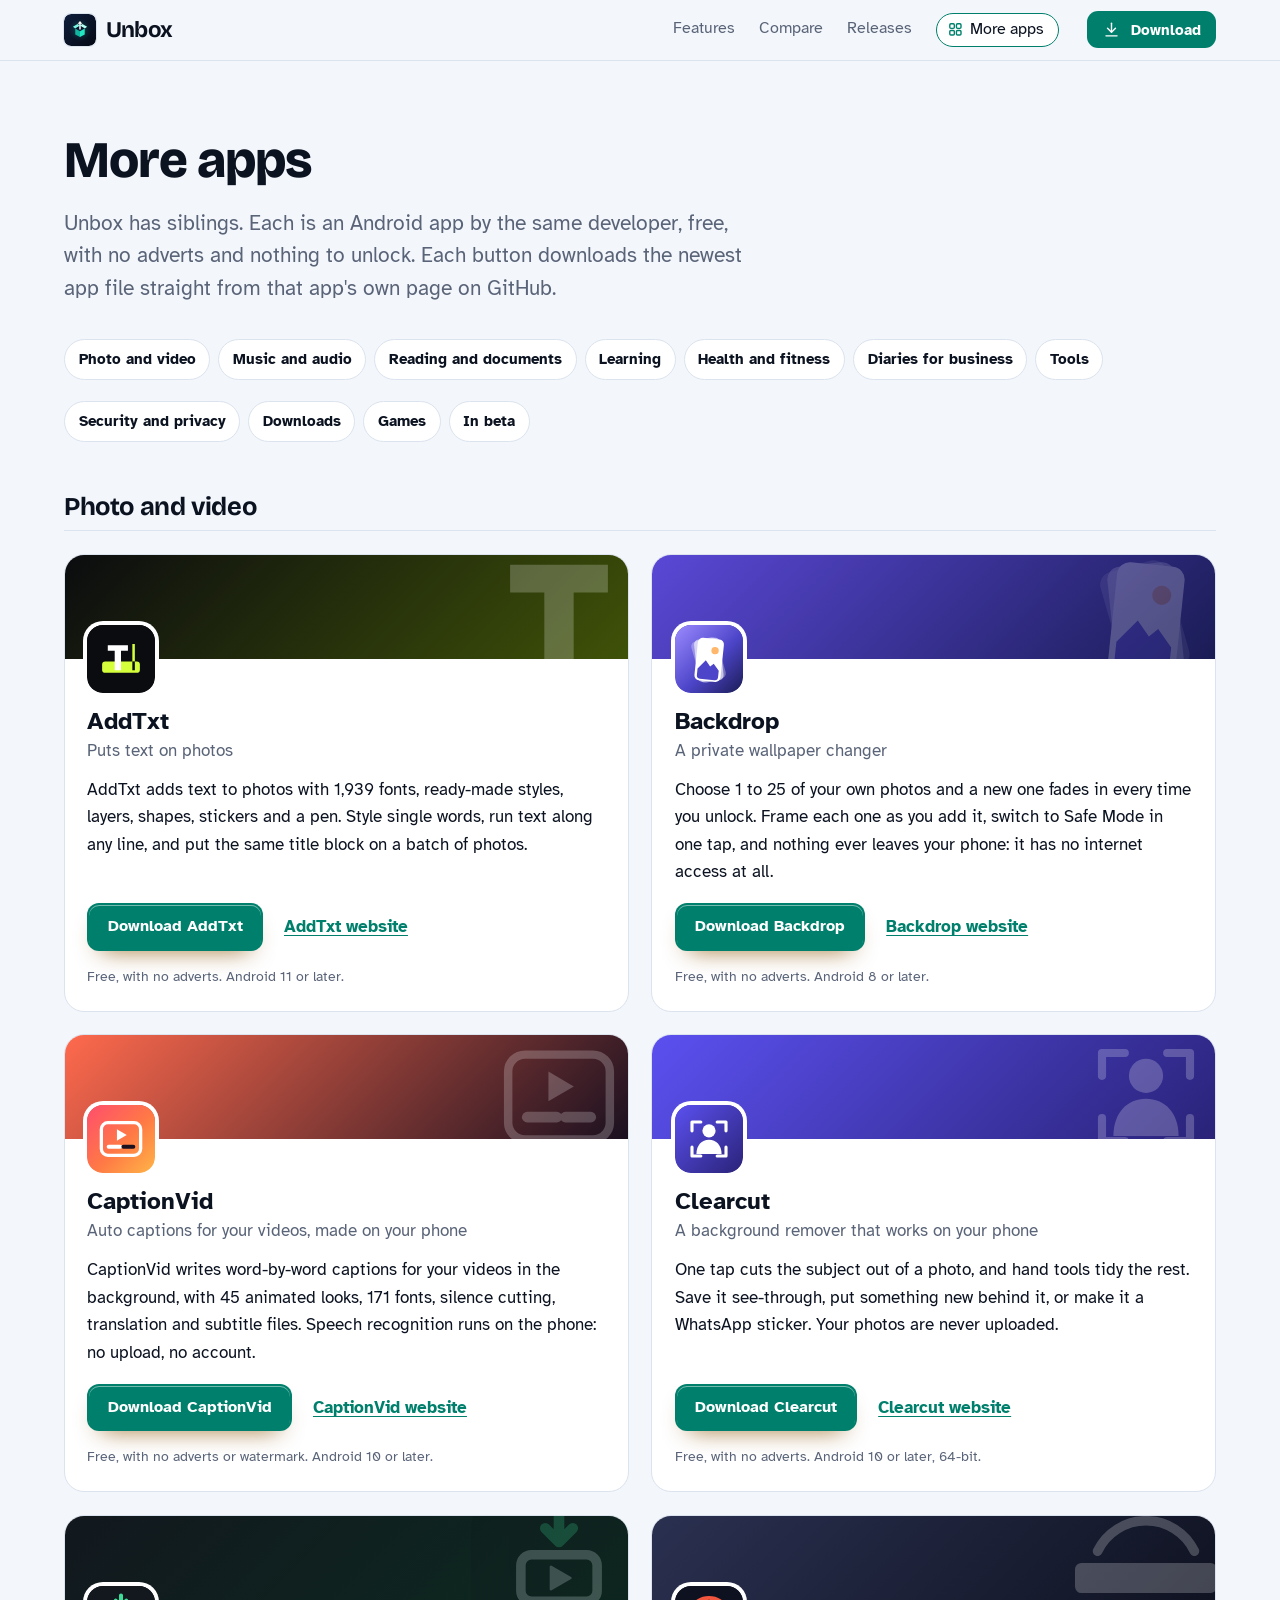
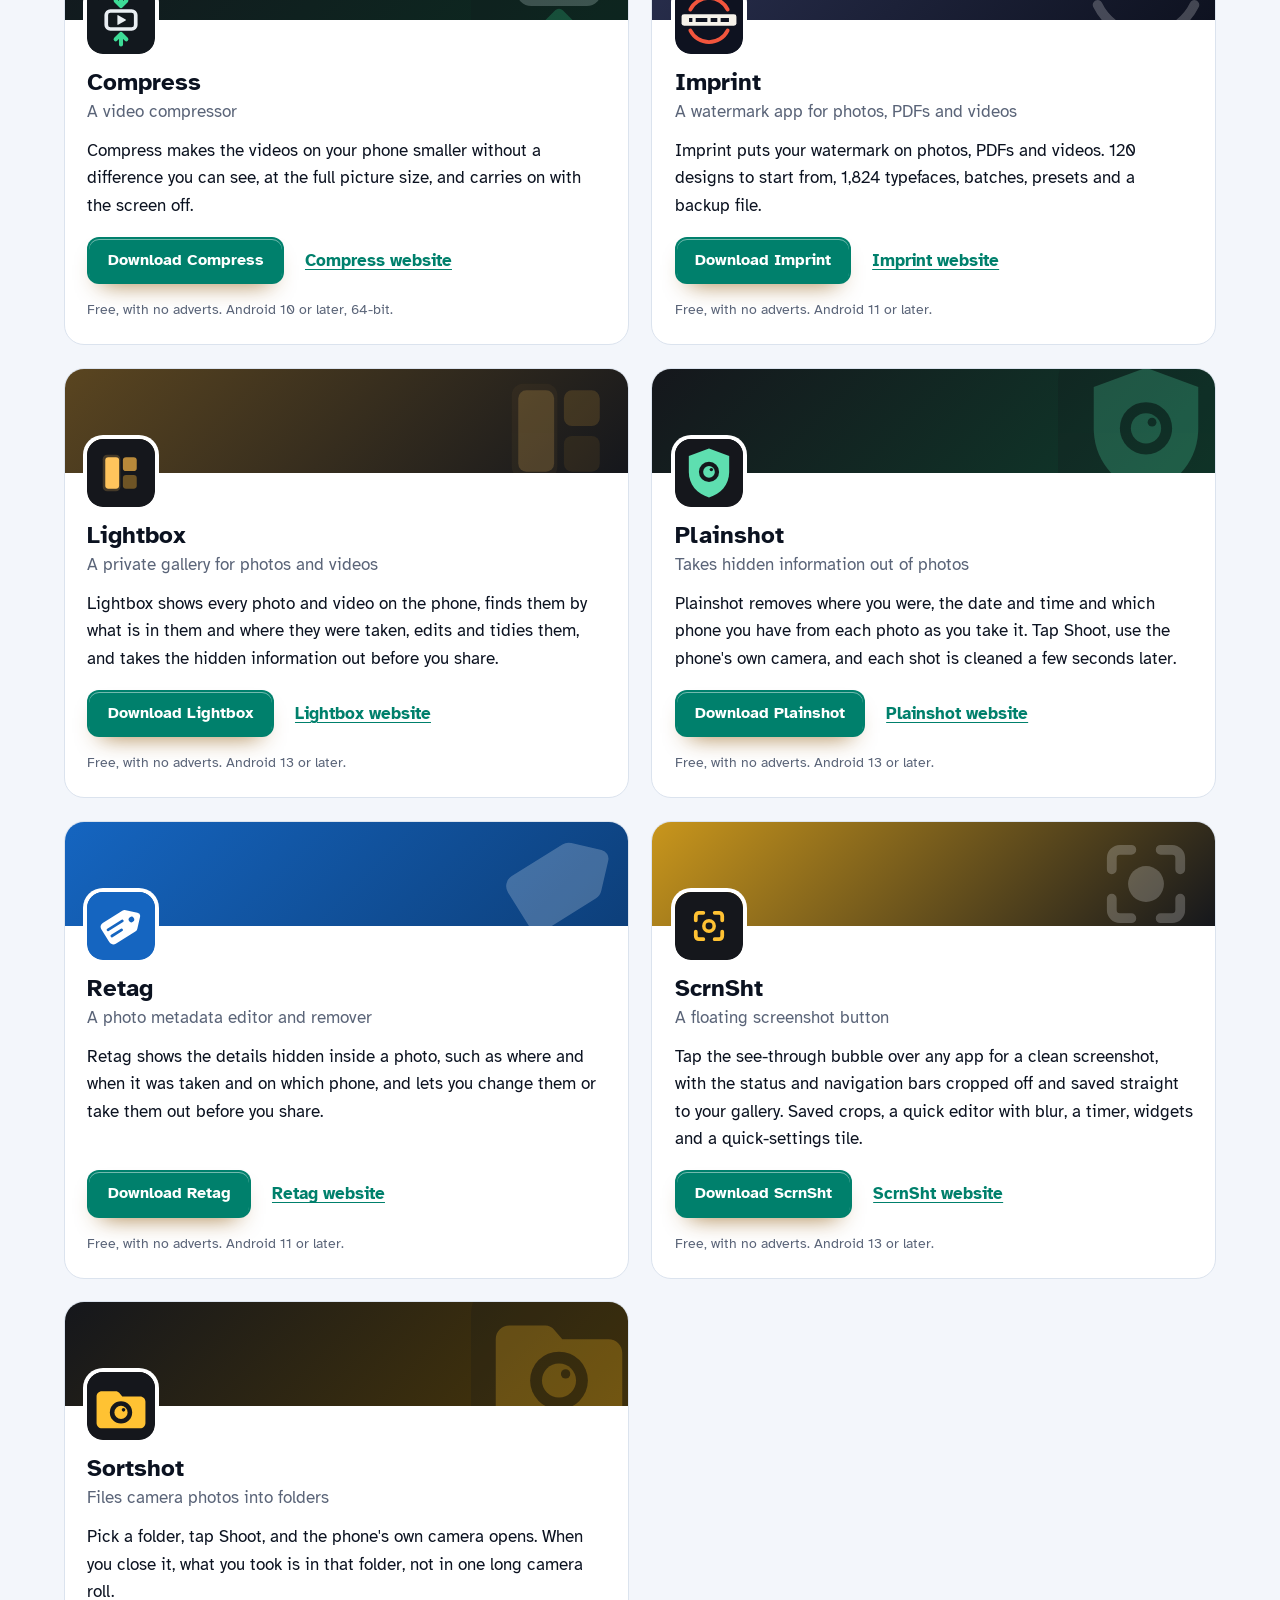
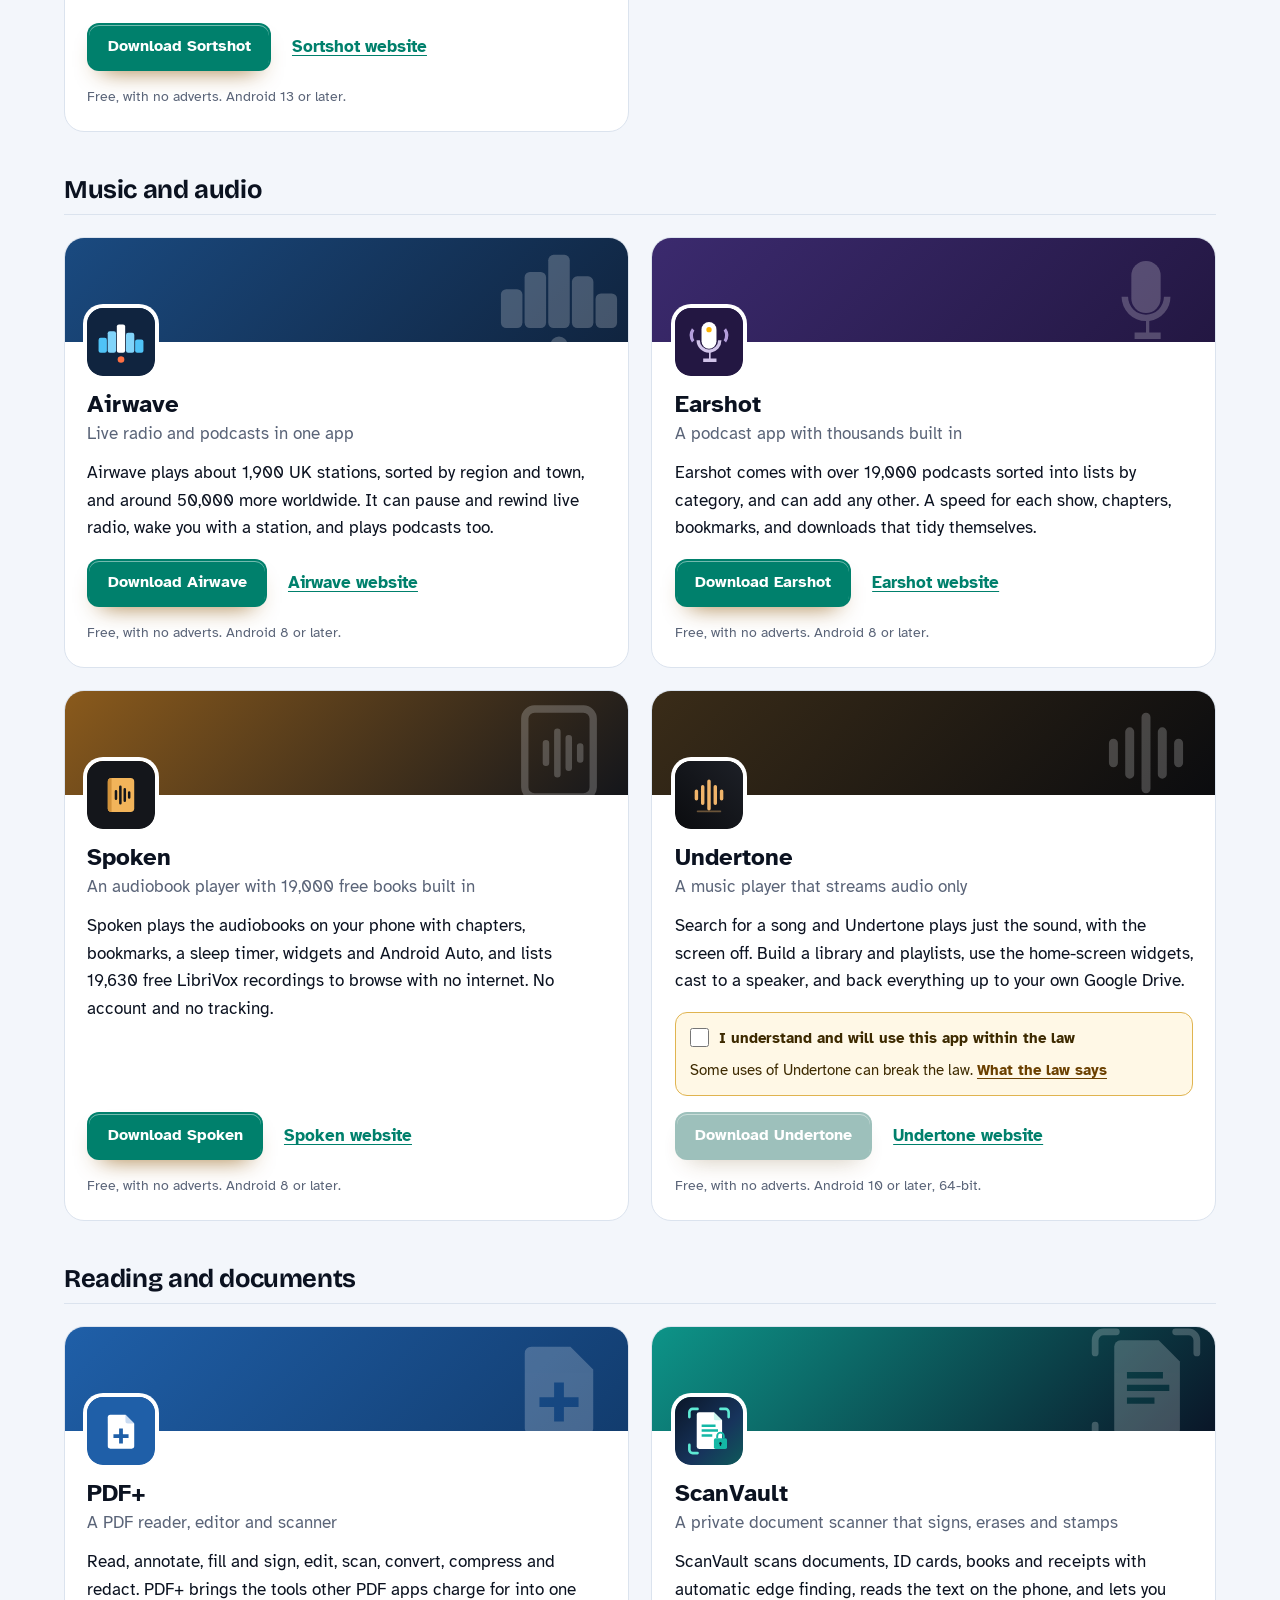
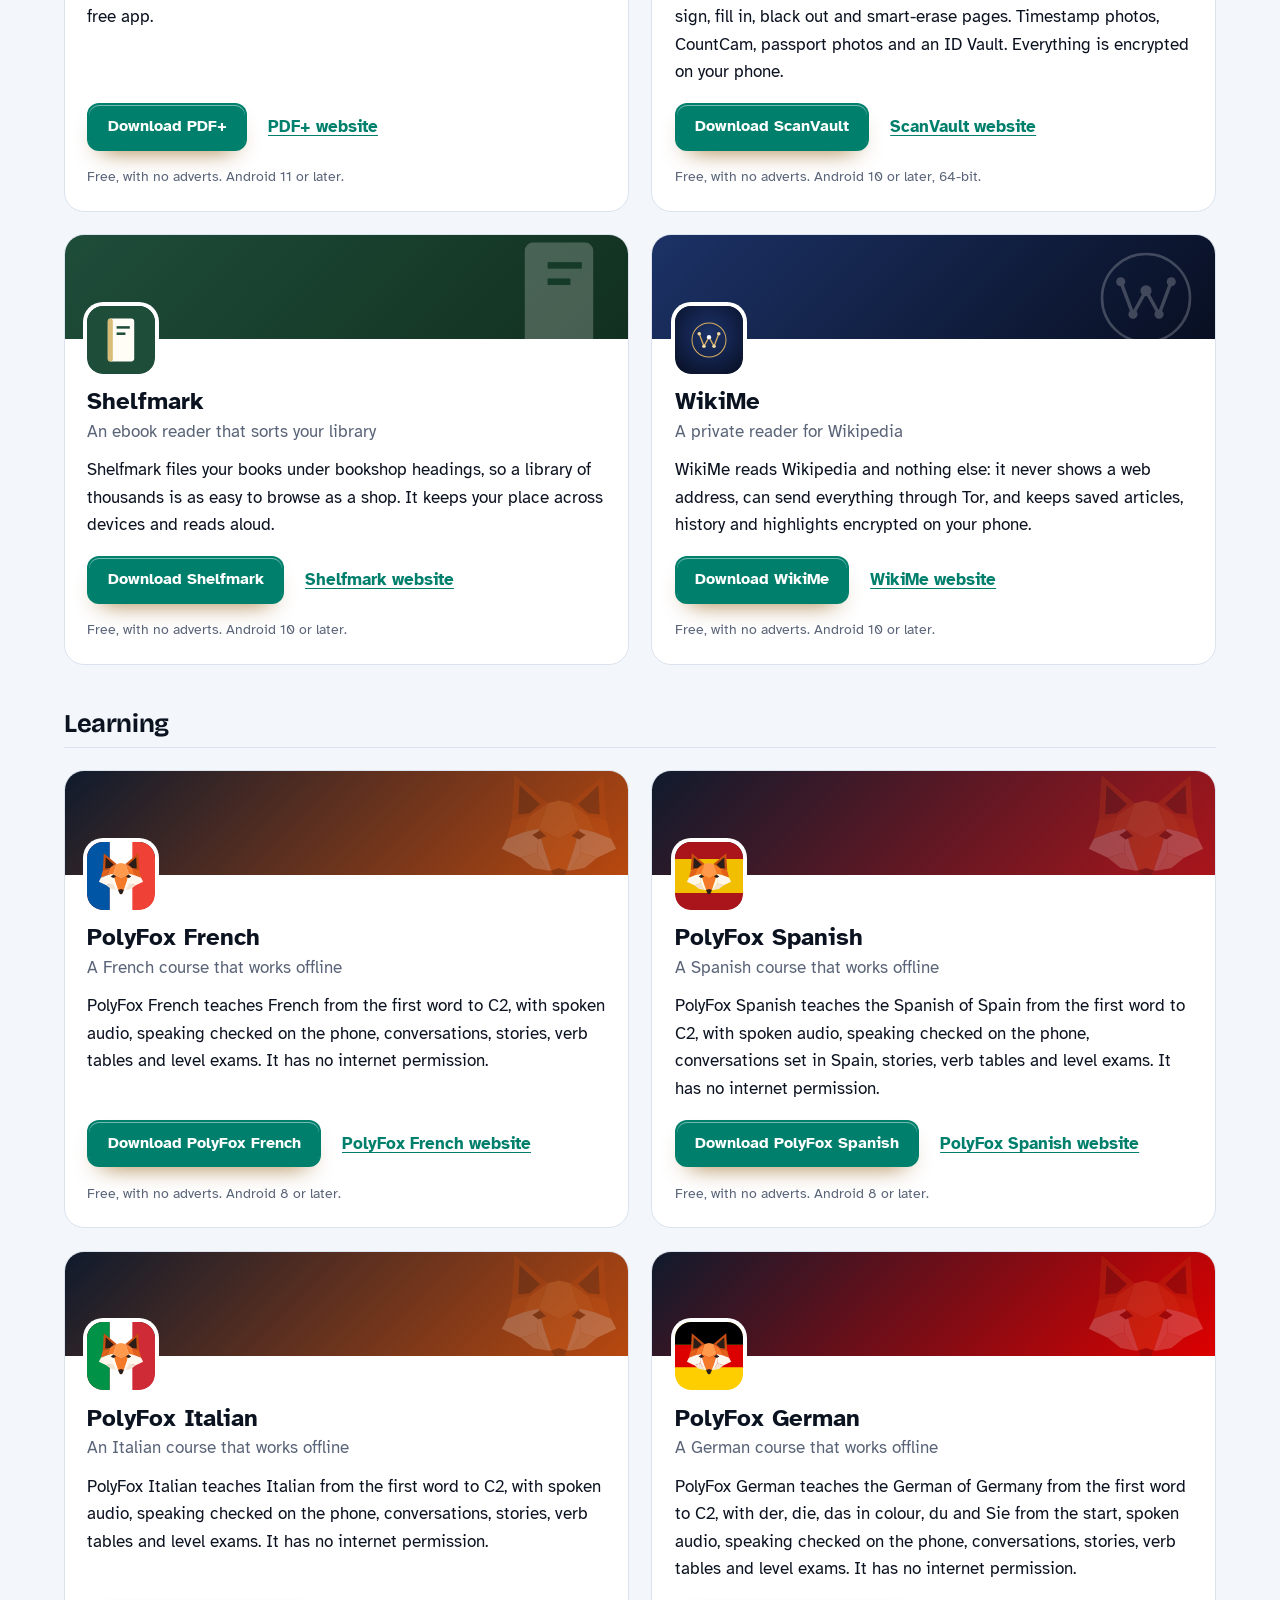
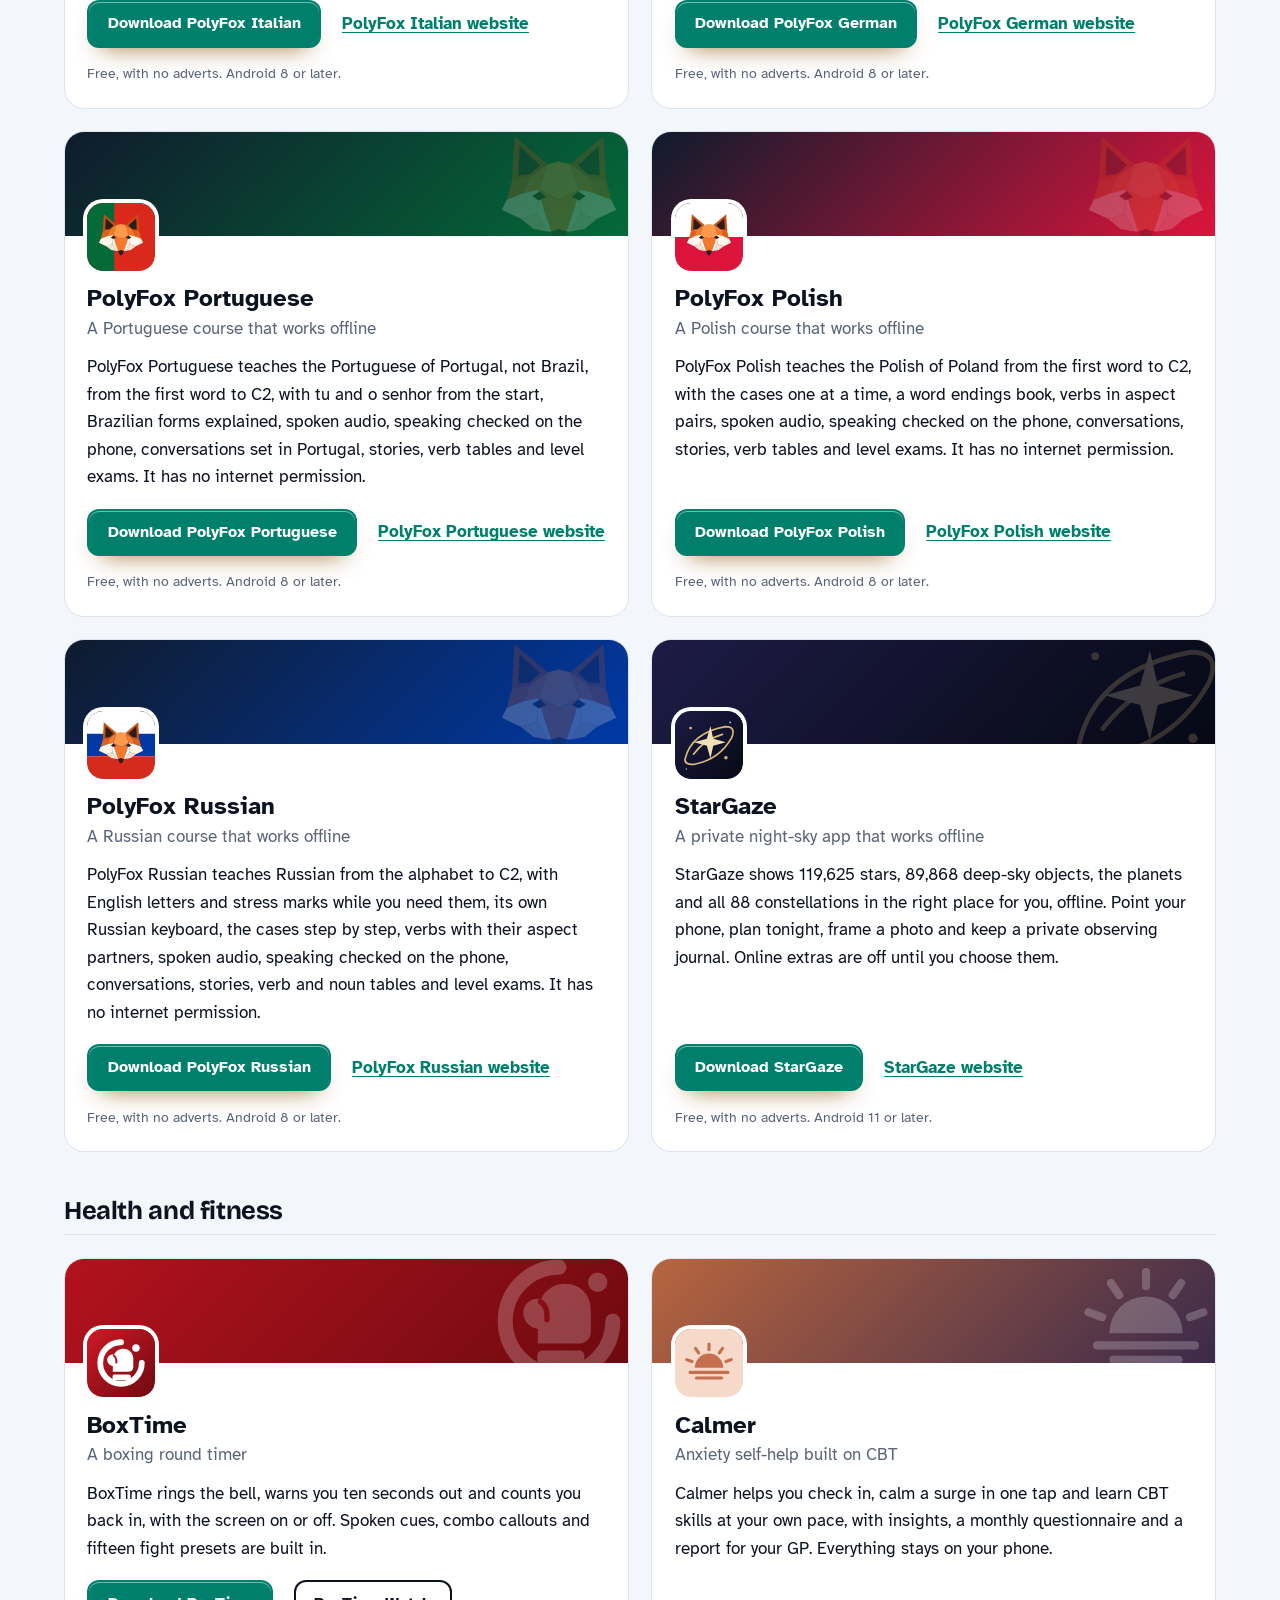
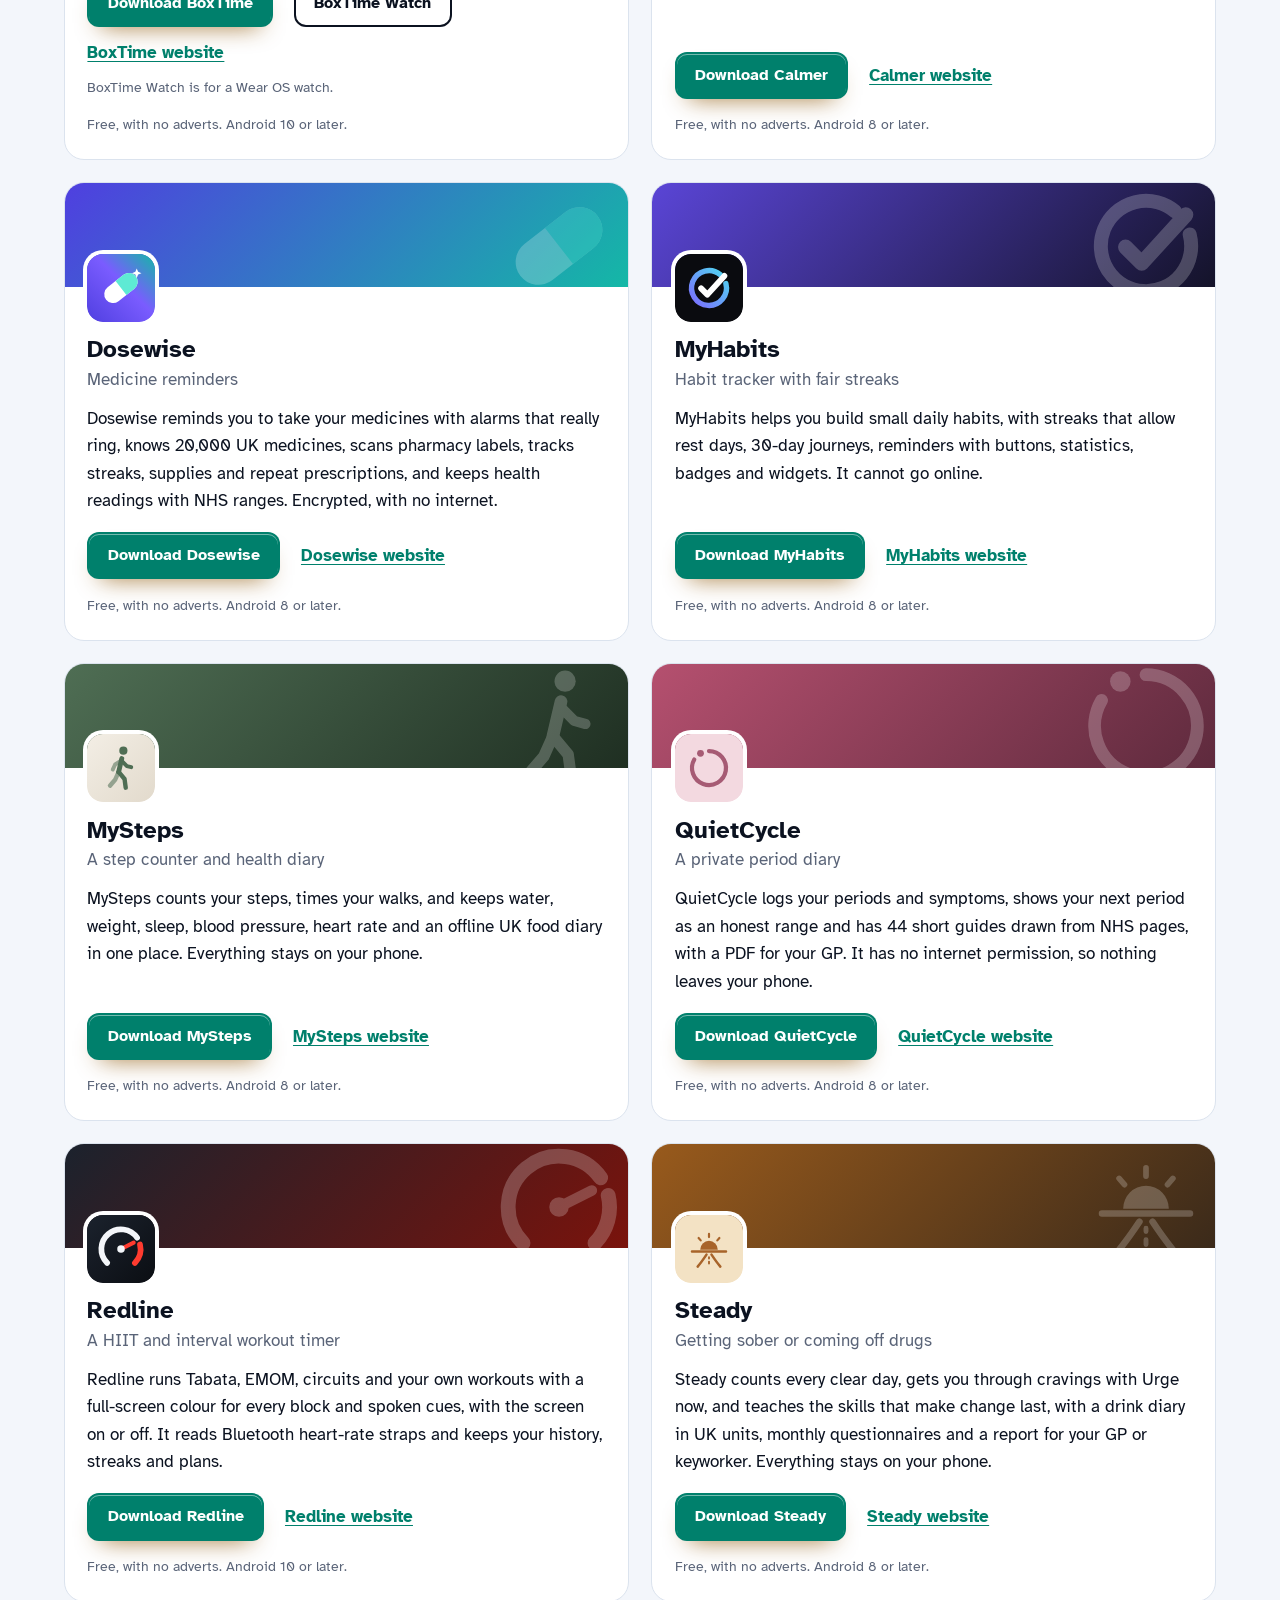
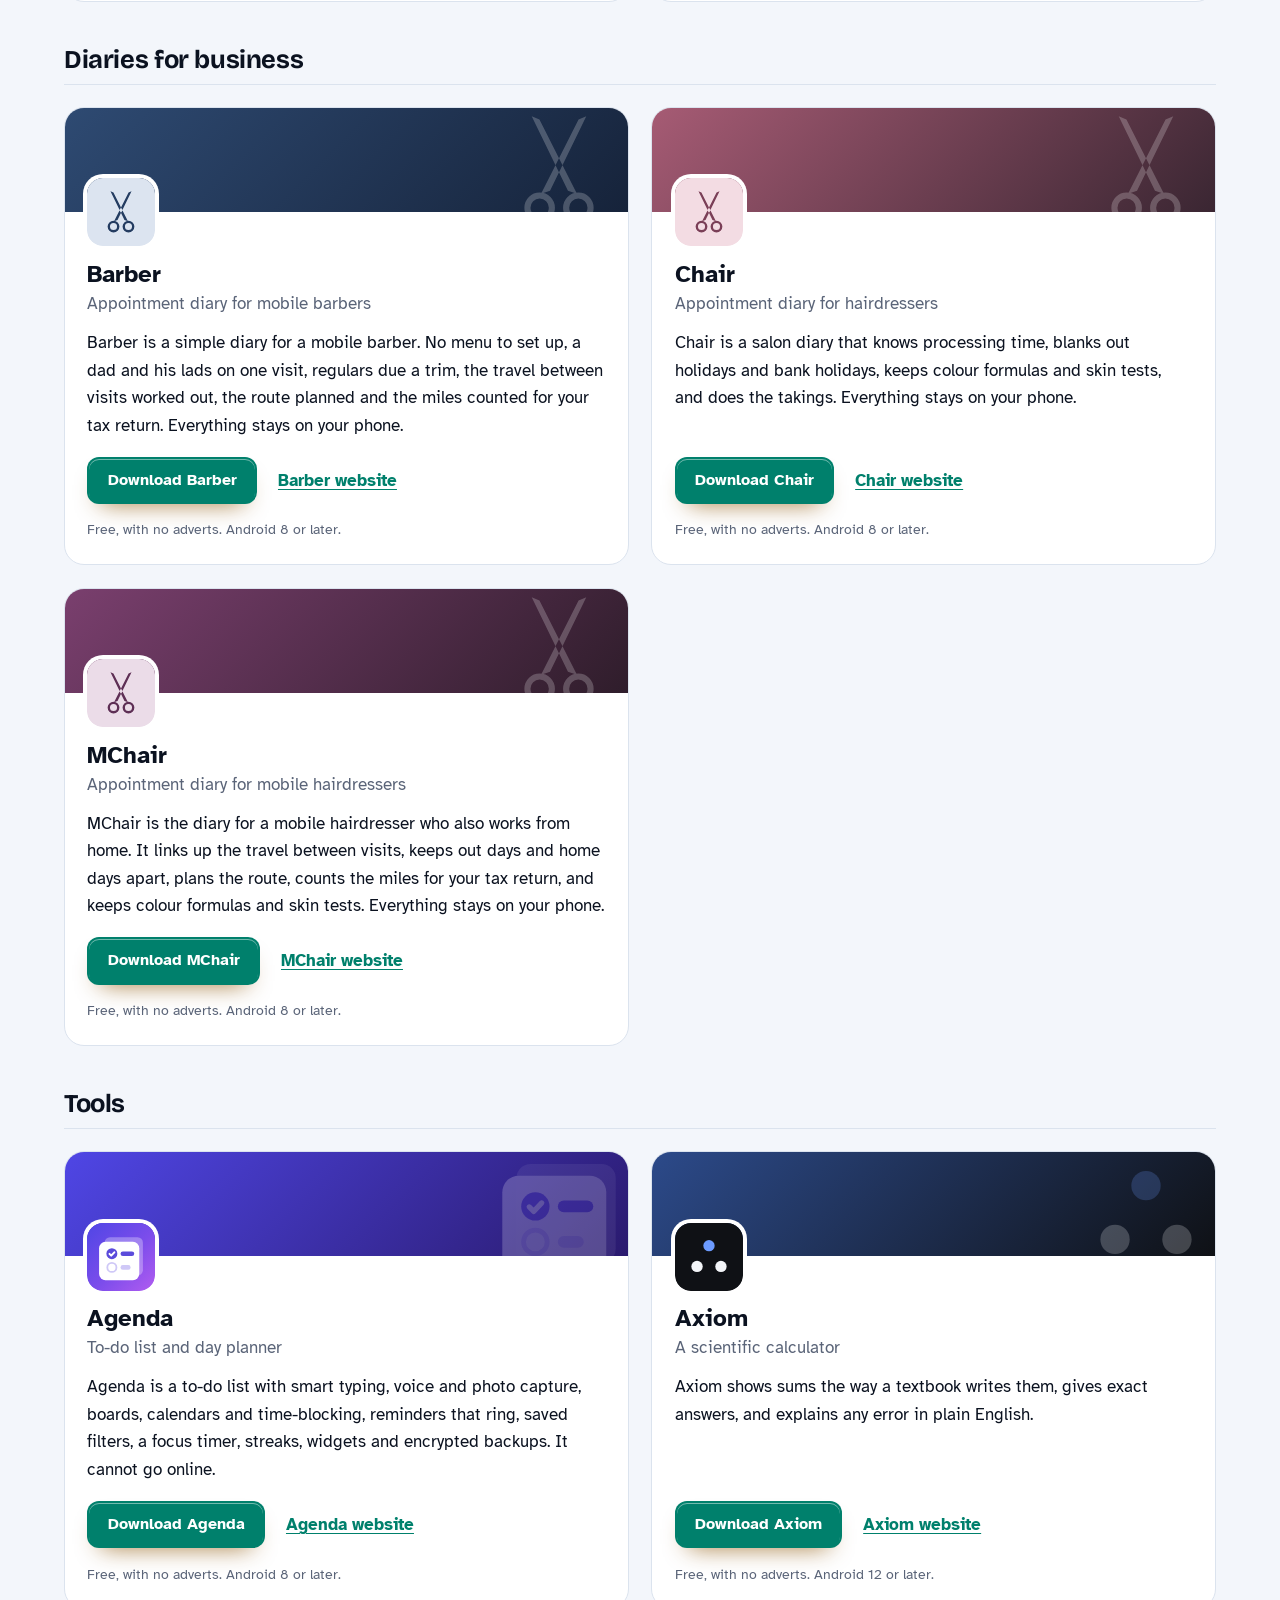
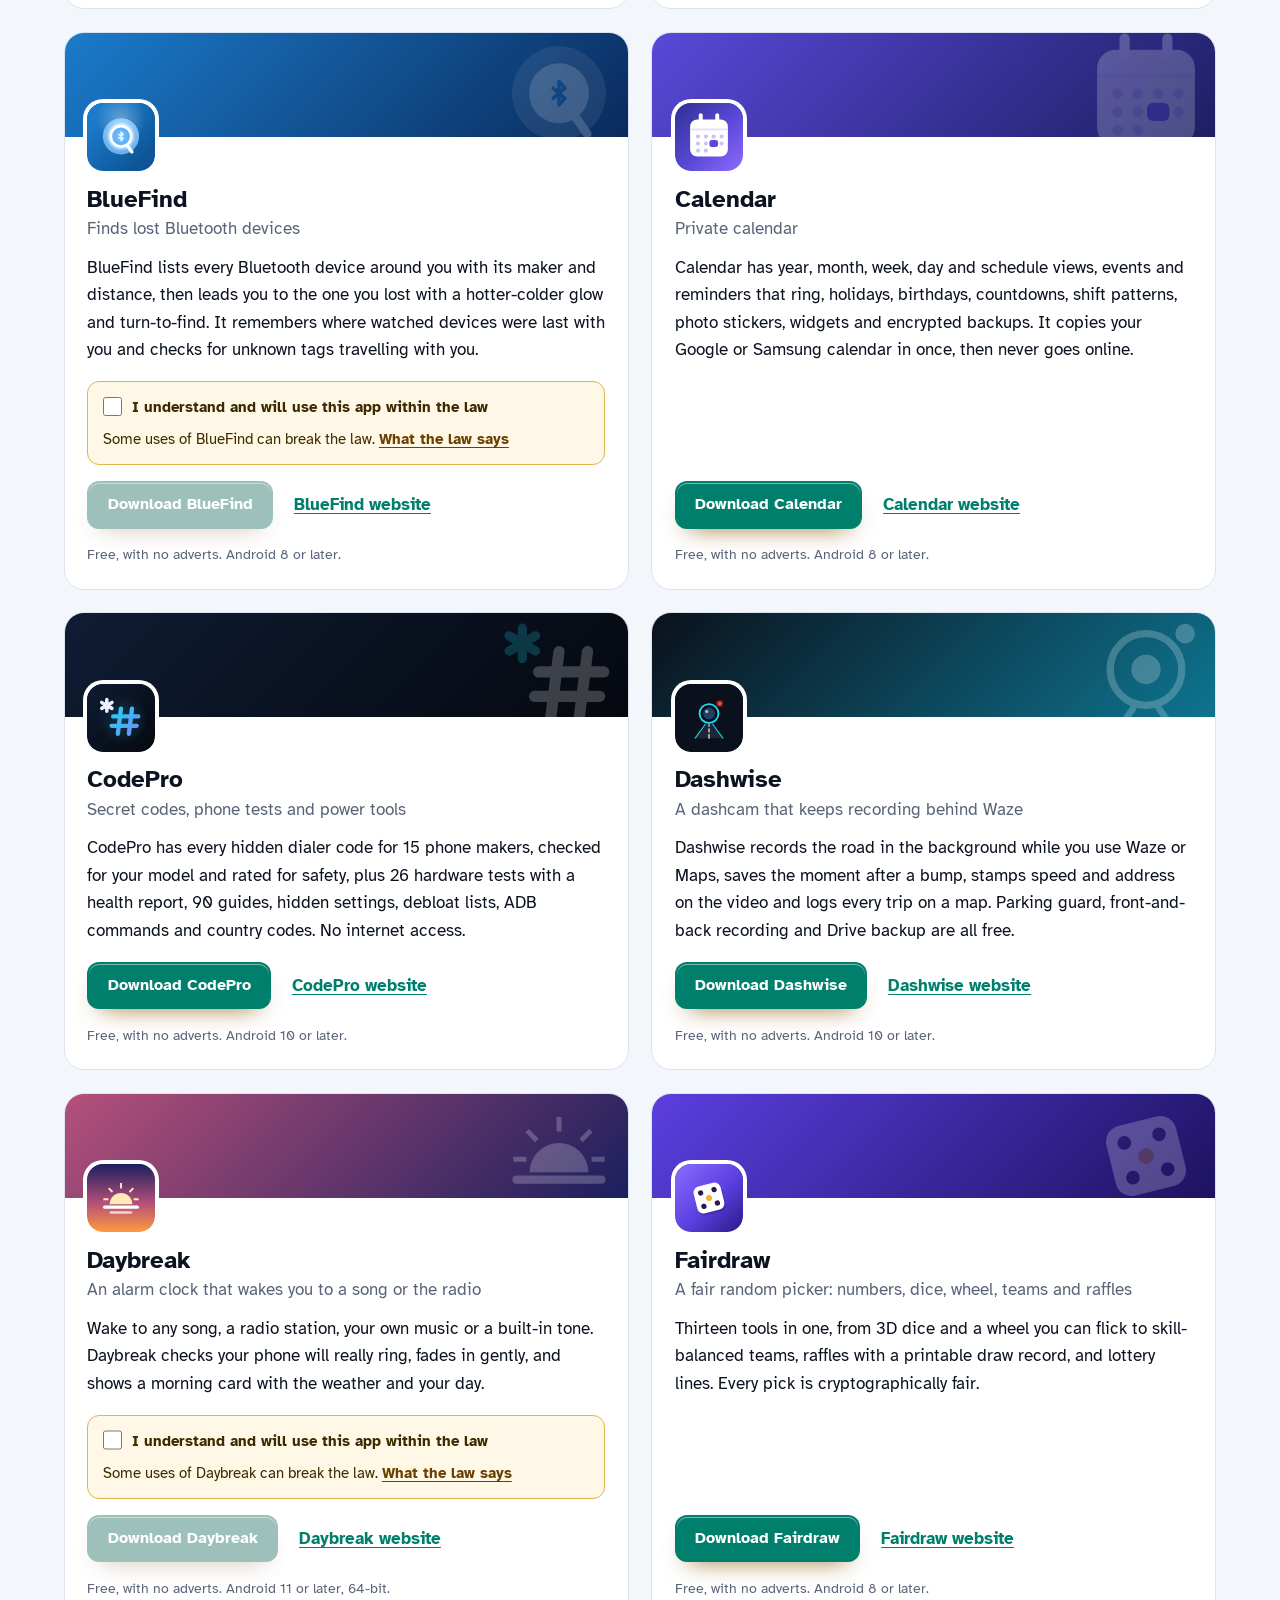
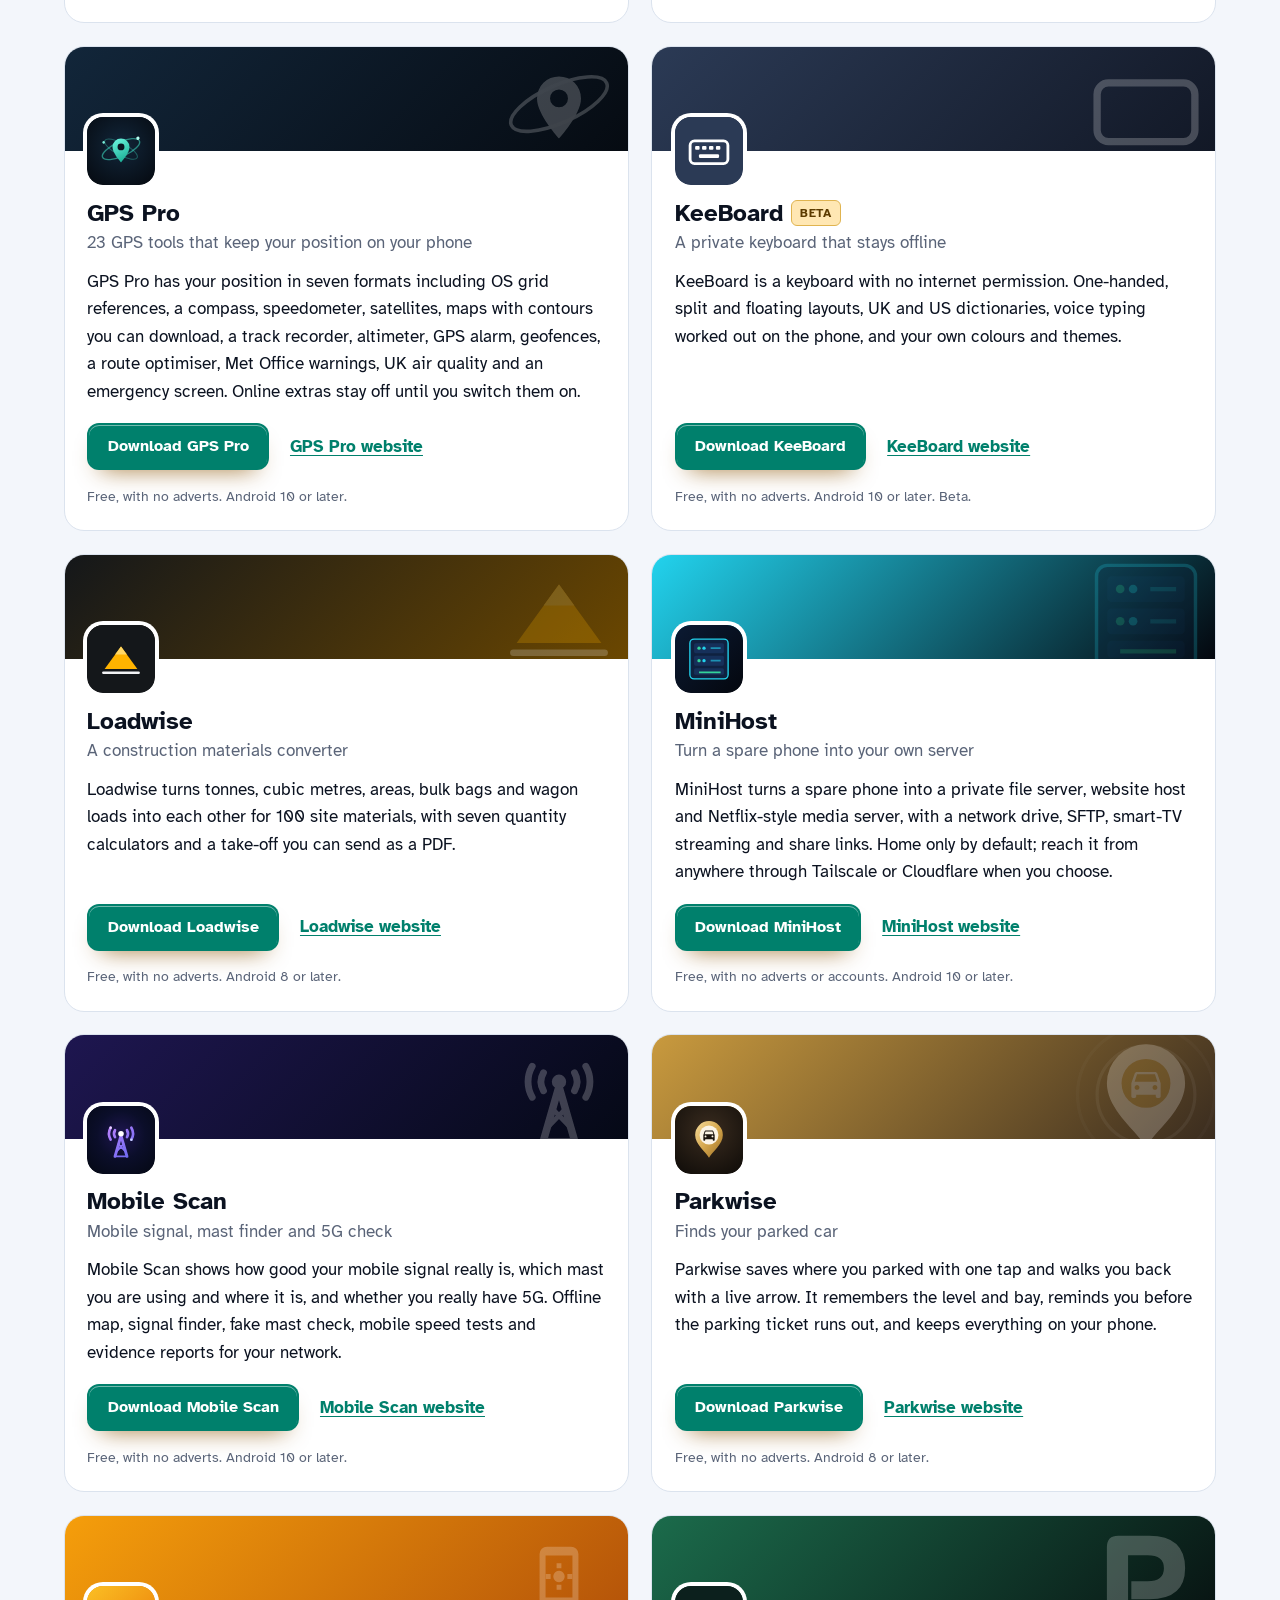
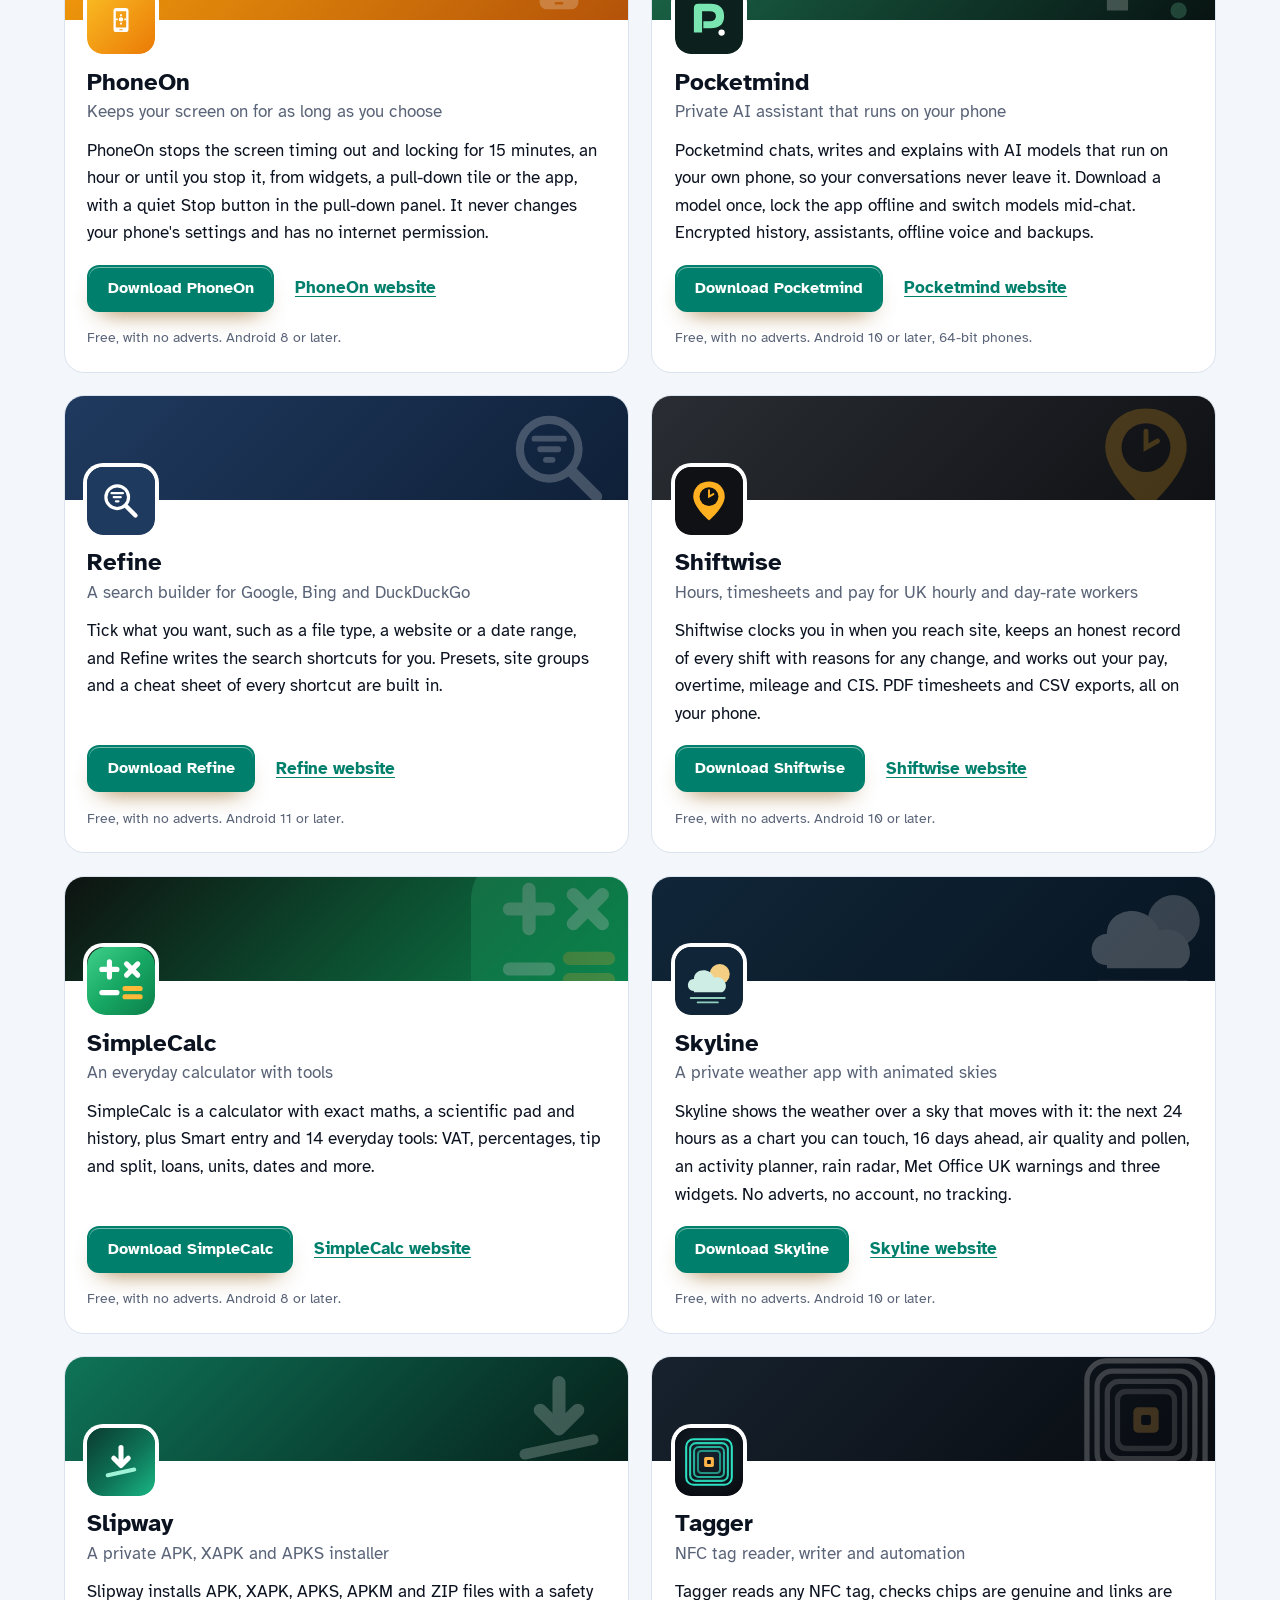
==== commit 8d3f061e: "More apps: add Slipway" ====
--- a/more-apps.html
+++ b/more-apps.html
@@ -4,7 +4,7 @@
 <meta charset="utf-8">
 <meta name="viewport" content="width=device-width, initial-scale=1">
 <title>More free Android apps from the maker of Unbox</title>
-<meta name="description" content="All 94 free Android apps from the maker of Unbox, in one list by category, each with its download and a link to its website.">
+<meta name="description" content="All 95 free Android apps from the maker of Unbox, in one list by category, each with its download and a link to its website.">
 <meta name="author" content="Jonathan Jackson">
 <link rel="canonical" href="https://customgpter.github.io/unbox/more-apps.html">
 <meta name="theme-color" content="#f3f6fb" media="(prefers-color-scheme: light)">
@@ -12,7 +12,7 @@
 <meta property="og:type" content="website">
 <meta property="og:site_name" content="Unbox">
 <meta property="og:title" content="More free Android apps from the maker of Unbox">
-<meta property="og:description" content="All 94 free Android apps from the maker of Unbox, in one list by category, each with its download and a link to its website.">
+<meta property="og:description" content="All 95 free Android apps from the maker of Unbox, in one list by category, each with its download and a link to its website.">
 <meta property="og:url" content="https://customgpter.github.io/unbox/more-apps.html">
 <meta property="og:image" content="https://customgpter.github.io/unbox/assets/og.png">
 <meta property="og:image:width" content="1200">
@@ -26,7 +26,7 @@
 <link rel="preload" href="./assets/fonts/atkinson-hyperlegible-latin-400-normal.woff2" as="font" type="font/woff2" crossorigin>
 <link rel="stylesheet" href="./assets/site.css?v=1">
 <link rel="stylesheet" href="./assets/house.css?v=1">
-<script type="application/ld+json">{"@context":"https://schema.org","@type":"ItemList","name":"Apps from the maker of Unbox","url":"https://customgpter.github.io/unbox/more-apps.html","itemListElement":[{"@type":"ListItem","position":1,"name":"AddTxt","url":"https://customgpter.github.io/addtxt/"},{"@type":"ListItem","position":2,"name":"Backdrop","url":"https://customgpter.github.io/backdrop/"},{"@type":"ListItem","position":3,"name":"CaptionVid","url":"https://customgpter.github.io/captionvid/"},{"@type":"ListItem","position":4,"name":"Clearcut","url":"https://customgpter.github.io/clearcut/"},{"@type":"ListItem","position":5,"name":"Compress","url":"https://customgpter.github.io/compress/"},{"@type":"ListItem","position":6,"name":"Imprint","url":"https://customgpter.github.io/imprint/"},{"@type":"ListItem","position":7,"name":"Lightbox","url":"https://customgpter.github.io/lightbox/"},{"@type":"ListItem","position":8,"name":"Plainshot","url":"https://customgpter.github.io/plainshot/"},{"@type":"ListItem","position":9,"name":"Retag","url":"https://customgpter.github.io/retag/"},{"@type":"ListItem","position":10,"name":"ScrnSht","url":"https://customgpter.github.io/scrnsht/"},{"@type":"ListItem","position":11,"name":"Sortshot","url":"https://customgpter.github.io/sortshot/"},{"@type":"ListItem","position":12,"name":"Airwave","url":"https://customgpter.github.io/airwave/"},{"@type":"ListItem","position":13,"name":"Earshot","url":"https://customgpter.github.io/earshot/"},{"@type":"ListItem","position":14,"name":"Spoken","url":"https://customgpter.github.io/spoken/"},{"@type":"ListItem","position":15,"name":"Undertone","url":"https://customgpter.github.io/undertone/"},{"@type":"ListItem","position":16,"name":"PDF+","url":"https://customgpter.github.io/pdfplus/"},{"@type":"ListItem","position":17,"name":"ScanVault","url":"https://customgpter.github.io/scanvault/"},{"@type":"ListItem","position":18,"name":"Shelfmark","url":"https://customgpter.github.io/shelfmark/"},{"@type":"ListItem","position":19,"name":"WikiMe","url":"https://customgpter.github.io/wikime/"},{"@type":"ListItem","position":20,"name":"PolyFox French","url":"https://customgpter.github.io/polyfox/"},{"@type":"ListItem","position":21,"name":"PolyFox Spanish","url":"https://customgpter.github.io/polyfox-spanish/"},{"@type":"ListItem","position":22,"name":"PolyFox Italian","url":"https://customgpter.github.io/polyfox-italian/"},{"@type":"ListItem","position":23,"name":"PolyFox German","url":"https://customgpter.github.io/polyfox-german/"},{"@type":"ListItem","position":24,"name":"PolyFox Portuguese","url":"https://customgpter.github.io/polyfox-portuguese/"},{"@type":"ListItem","position":25,"name":"PolyFox Polish","url":"https://customgpter.github.io/polyfox-polish/"},{"@type":"ListItem","position":26,"name":"PolyFox Russian","url":"https://customgpter.github.io/polyfox-russian/"},{"@type":"ListItem","position":27,"name":"StarGaze","url":"https://customgpter.github.io/stargaze/"},{"@type":"ListItem","position":28,"name":"BoxTime","url":"https://customgpter.github.io/boxtime/"},{"@type":"ListItem","position":29,"name":"Calmer","url":"https://customgpter.github.io/calmer/"},{"@type":"ListItem","position":30,"name":"Dosewise","url":"https://customgpter.github.io/dosewise/"},{"@type":"ListItem","position":31,"name":"MyHabits","url":"https://customgpter.github.io/myhabits/"},{"@type":"ListItem","position":32,"name":"MySteps","url":"https://customgpter.github.io/mysteps/"},{"@type":"ListItem","position":33,"name":"QuietCycle","url":"https://customgpter.github.io/quietcycle/"},{"@type":"ListItem","position":34,"name":"Redline","url":"https://customgpter.github.io/redline/"},{"@type":"ListItem","position":35,"name":"Steady","url":"https://customgpter.github.io/steady/"},{"@type":"ListItem","position":36,"name":"Barber","url":"https://customgpter.github.io/barber/"},{"@type":"ListItem","position":37,"name":"Chair","url":"https://customgpter.github.io/chair/"},{"@type":"ListItem","position":38,"name":"MChair","url":"https://customgpter.github.io/mchair/"},{"@type":"ListItem","position":39,"name":"Agenda","url":"https://customgpter.github.io/agenda/"},{"@type":"ListItem","position":40,"name":"Axiom","url":"https://customgpter.github.io/axiom/"},{"@type":"ListItem","position":41,"name":"BlueFind","url":"https://customgpter.github.io/bluefind/"},{"@type":"ListItem","position":42,"name":"Calendar","url":"https://customgpter.github.io/calendar/"},{"@type":"ListItem","position":43,"name":"CodePro","url":"https://customgpter.github.io/codepro/"},{"@type":"ListItem","position":44,"name":"Dashwise","url":"https://customgpter.github.io/dashwise/"},{"@type":"ListItem","position":45,"name":"Daybreak","url":"https://customgpter.github.io/daybreak/"},{"@type":"ListItem","position":46,"name":"Fairdraw","url":"https://customgpter.github.io/fairdraw/"},{"@type":"ListItem","position":47,"name":"GPS Pro","url":"https://customgpter.github.io/gpspro/"},{"@type":"ListItem","position":48,"name":"KeeBoard","url":"https://customgpter.github.io/keeboard/"},{"@type":"ListItem","position":49,"name":"Loadwise","url":"https://customgpter.github.io/loadwise/"},{"@type":"ListItem","position":50,"name":"MiniHost","url":"https://customgpter.github.io/minihost/"},{"@type":"ListItem","position":51,"name":"Mobile Scan","url":"https://customgpter.github.io/mobilescan/"},{"@type":"ListItem","position":52,"name":"Parkwise","url":"https://customgpter.github.io/parkwise/"},{"@type":"ListItem","position":53,"name":"PhoneOn","url":"https://customgpter.github.io/phoneon/"},{"@type":"ListItem","position":54,"name":"Pocketmind","url":"https://customgpter.github.io/pocketmind/"},{"@type":"ListItem","position":55,"name":"Refine","url":"https://customgpter.github.io/refine/"},{"@type":"ListItem","position":56,"name":"Shiftwise","url":"https://customgpter.github.io/shiftwise/"},{"@type":"ListItem","position":57,"name":"SimpleCalc","url":"https://customgpter.github.io/simplecalc/"},{"@type":"ListItem","position":58,"name":"Skyline","url":"https://customgpter.github.io/skyline/"},{"@type":"ListItem","position":59,"name":"Tagger","url":"https://customgpter.github.io/tagger/"},{"@type":"ListItem","position":60,"name":"TotalClean","url":"https://customgpter.github.io/totalclean/"},{"@type":"ListItem","position":61,"name":"TVLink","url":"https://customgpter.github.io/tvlink/"},{"@type":"ListItem","position":62,"name":"Unbox","url":"https://customgpter.github.io/unbox/"},{"@type":"ListItem","position":63,"name":"WhatsKeep","url":"https://customgpter.github.io/whatskeep/"},{"@type":"ListItem","position":64,"name":"WiFi Scan","url":"https://customgpter.github.io/wifiscan/"},{"@type":"ListItem","position":65,"name":"Auditly","url":"https://customgpter.github.io/auditly/"},{"@type":"ListItem","position":66,"name":"Backchannel","url":"https://customgpter.github.io/backchannel/"},{"@type":"ListItem","position":67,"name":"ENotes","url":"https://customgpter.github.io/enotes/"},{"@type":"ListItem","position":68,"name":"FindMe","url":"https://customgpter.github.io/findme/"},{"@type":"ListItem","position":69,"name":"iLock","url":"https://customgpter.github.io/ilock/"},{"@type":"ListItem","position":70,"name":"ImSafe","url":"https://customgpter.github.io/imsafe/"},{"@type":"ListItem","position":71,"name":"IShred","url":"https://customgpter.github.io/ishred/"},{"@type":"ListItem","position":72,"name":"LockBox","url":"https://customgpter.github.io/lockbox/"},{"@type":"ListItem","position":73,"name":"PassVault","url":"https://customgpter.github.io/passvault/"},{"@type":"ListItem","position":74,"name":"SpyFind","url":"https://customgpter.github.io/spyfind/"},{"@type":"ListItem","position":75,"name":"TextWipe","url":"https://customgpter.github.io/textwipe/"},{"@type":"ListItem","position":76,"name":"Tracewire","url":"https://customgpter.github.io/tracewire/"},{"@type":"ListItem","position":77,"name":"Vigil","url":"https://customgpter.github.io/vigil/"},{"@type":"ListItem","position":78,"name":"Grab","url":"https://customgpter.github.io/grab/"},{"@type":"ListItem","position":79,"name":"Swarm","url":"https://customgpter.github.io/swarm/"},{"@type":"ListItem","position":80,"name":"Plane Games","url":"https://customgpter.github.io/plane-games/"},{"@type":"ListItem","position":81,"name":"Ninefold","url":"https://customgpter.github.io/ninefold/"},{"@type":"ListItem","position":82,"name":"Cubewise","url":"https://customgpter.github.io/cubewise/"},{"@type":"ListItem","position":83,"name":"Tilewise","url":"https://customgpter.github.io/tilewise/"},{"@type":"ListItem","position":84,"name":"Letterwise","url":"https://customgpter.github.io/letterwise/"},{"@type":"ListItem","position":85,"name":"Kingside","url":"https://customgpter.github.io/kingside/"},{"@type":"ListItem","position":86,"name":"Deckhand","url":"https://customgpter.github.io/deckhand/"},{"@type":"ListItem","position":87,"name":"SNESForge","url":"https://customgpter.github.io/snesforge/"},{"@type":"ListItem","position":88,"name":"Fame Boy","url":"https://customgpter.github.io/fameboy/"},{"@type":"ListItem","position":89,"name":"PSPPro","url":"https://customgpter.github.io/psppro/"},{"@type":"ListItem","position":90,"name":"QVR","url":"https://customgpter.github.io/qvr/"},{"@type":"ListItem","position":91,"name":"QVR Watch","url":"https://customgpter.github.io/qvr-watch/"},{"@type":"ListItem","position":92,"name":"QVRLite","url":"https://customgpter.github.io/qvrlite/"},{"@type":"ListItem","position":93,"name":"Onionz","url":"https://customgpter.github.io/onionz/"},{"@type":"ListItem","position":94,"name":"OnionzWeb","url":"https://customgpter.github.io/onionzweb/"}]}</script>
+<script type="application/ld+json">{"@context":"https://schema.org","@type":"ItemList","name":"Apps from the maker of Unbox","url":"https://customgpter.github.io/unbox/more-apps.html","itemListElement":[{"@type":"ListItem","position":1,"name":"AddTxt","url":"https://customgpter.github.io/addtxt/"},{"@type":"ListItem","position":2,"name":"Backdrop","url":"https://customgpter.github.io/backdrop/"},{"@type":"ListItem","position":3,"name":"CaptionVid","url":"https://customgpter.github.io/captionvid/"},{"@type":"ListItem","position":4,"name":"Clearcut","url":"https://customgpter.github.io/clearcut/"},{"@type":"ListItem","position":5,"name":"Compress","url":"https://customgpter.github.io/compress/"},{"@type":"ListItem","position":6,"name":"Imprint","url":"https://customgpter.github.io/imprint/"},{"@type":"ListItem","position":7,"name":"Lightbox","url":"https://customgpter.github.io/lightbox/"},{"@type":"ListItem","position":8,"name":"Plainshot","url":"https://customgpter.github.io/plainshot/"},{"@type":"ListItem","position":9,"name":"Retag","url":"https://customgpter.github.io/retag/"},{"@type":"ListItem","position":10,"name":"ScrnSht","url":"https://customgpter.github.io/scrnsht/"},{"@type":"ListItem","position":11,"name":"Sortshot","url":"https://customgpter.github.io/sortshot/"},{"@type":"ListItem","position":12,"name":"Airwave","url":"https://customgpter.github.io/airwave/"},{"@type":"ListItem","position":13,"name":"Earshot","url":"https://customgpter.github.io/earshot/"},{"@type":"ListItem","position":14,"name":"Spoken","url":"https://customgpter.github.io/spoken/"},{"@type":"ListItem","position":15,"name":"Undertone","url":"https://customgpter.github.io/undertone/"},{"@type":"ListItem","position":16,"name":"PDF+","url":"https://customgpter.github.io/pdfplus/"},{"@type":"ListItem","position":17,"name":"ScanVault","url":"https://customgpter.github.io/scanvault/"},{"@type":"ListItem","position":18,"name":"Shelfmark","url":"https://customgpter.github.io/shelfmark/"},{"@type":"ListItem","position":19,"name":"WikiMe","url":"https://customgpter.github.io/wikime/"},{"@type":"ListItem","position":20,"name":"PolyFox French","url":"https://customgpter.github.io/polyfox/"},{"@type":"ListItem","position":21,"name":"PolyFox Spanish","url":"https://customgpter.github.io/polyfox-spanish/"},{"@type":"ListItem","position":22,"name":"PolyFox Italian","url":"https://customgpter.github.io/polyfox-italian/"},{"@type":"ListItem","position":23,"name":"PolyFox German","url":"https://customgpter.github.io/polyfox-german/"},{"@type":"ListItem","position":24,"name":"PolyFox Portuguese","url":"https://customgpter.github.io/polyfox-portuguese/"},{"@type":"ListItem","position":25,"name":"PolyFox Polish","url":"https://customgpter.github.io/polyfox-polish/"},{"@type":"ListItem","position":26,"name":"PolyFox Russian","url":"https://customgpter.github.io/polyfox-russian/"},{"@type":"ListItem","position":27,"name":"StarGaze","url":"https://customgpter.github.io/stargaze/"},{"@type":"ListItem","position":28,"name":"BoxTime","url":"https://customgpter.github.io/boxtime/"},{"@type":"ListItem","position":29,"name":"Calmer","url":"https://customgpter.github.io/calmer/"},{"@type":"ListItem","position":30,"name":"Dosewise","url":"https://customgpter.github.io/dosewise/"},{"@type":"ListItem","position":31,"name":"MyHabits","url":"https://customgpter.github.io/myhabits/"},{"@type":"ListItem","position":32,"name":"MySteps","url":"https://customgpter.github.io/mysteps/"},{"@type":"ListItem","position":33,"name":"QuietCycle","url":"https://customgpter.github.io/quietcycle/"},{"@type":"ListItem","position":34,"name":"Redline","url":"https://customgpter.github.io/redline/"},{"@type":"ListItem","position":35,"name":"Steady","url":"https://customgpter.github.io/steady/"},{"@type":"ListItem","position":36,"name":"Barber","url":"https://customgpter.github.io/barber/"},{"@type":"ListItem","position":37,"name":"Chair","url":"https://customgpter.github.io/chair/"},{"@type":"ListItem","position":38,"name":"MChair","url":"https://customgpter.github.io/mchair/"},{"@type":"ListItem","position":39,"name":"Agenda","url":"https://customgpter.github.io/agenda/"},{"@type":"ListItem","position":40,"name":"Axiom","url":"https://customgpter.github.io/axiom/"},{"@type":"ListItem","position":41,"name":"BlueFind","url":"https://customgpter.github.io/bluefind/"},{"@type":"ListItem","position":42,"name":"Calendar","url":"https://customgpter.github.io/calendar/"},{"@type":"ListItem","position":43,"name":"CodePro","url":"https://customgpter.github.io/codepro/"},{"@type":"ListItem","position":44,"name":"Dashwise","url":"https://customgpter.github.io/dashwise/"},{"@type":"ListItem","position":45,"name":"Daybreak","url":"https://customgpter.github.io/daybreak/"},{"@type":"ListItem","position":46,"name":"Fairdraw","url":"https://customgpter.github.io/fairdraw/"},{"@type":"ListItem","position":47,"name":"GPS Pro","url":"https://customgpter.github.io/gpspro/"},{"@type":"ListItem","position":48,"name":"KeeBoard","url":"https://customgpter.github.io/keeboard/"},{"@type":"ListItem","position":49,"name":"Loadwise","url":"https://customgpter.github.io/loadwise/"},{"@type":"ListItem","position":50,"name":"MiniHost","url":"https://customgpter.github.io/minihost/"},{"@type":"ListItem","position":51,"name":"Mobile Scan","url":"https://customgpter.github.io/mobilescan/"},{"@type":"ListItem","position":52,"name":"Parkwise","url":"https://customgpter.github.io/parkwise/"},{"@type":"ListItem","position":53,"name":"PhoneOn","url":"https://customgpter.github.io/phoneon/"},{"@type":"ListItem","position":54,"name":"Pocketmind","url":"https://customgpter.github.io/pocketmind/"},{"@type":"ListItem","position":55,"name":"Refine","url":"https://customgpter.github.io/refine/"},{"@type":"ListItem","position":56,"name":"Shiftwise","url":"https://customgpter.github.io/shiftwise/"},{"@type":"ListItem","position":57,"name":"SimpleCalc","url":"https://customgpter.github.io/simplecalc/"},{"@type":"ListItem","position":58,"name":"Skyline","url":"https://customgpter.github.io/skyline/"},{"@type":"ListItem","position":59,"name":"Slipway","url":"https://customgpter.github.io/slipway/"},{"@type":"ListItem","position":60,"name":"Tagger","url":"https://customgpter.github.io/tagger/"},{"@type":"ListItem","position":61,"name":"TotalClean","url":"https://customgpter.github.io/totalclean/"},{"@type":"ListItem","position":62,"name":"TVLink","url":"https://customgpter.github.io/tvlink/"},{"@type":"ListItem","position":63,"name":"Unbox","url":"https://customgpter.github.io/unbox/"},{"@type":"ListItem","position":64,"name":"WhatsKeep","url":"https://customgpter.github.io/whatskeep/"},{"@type":"ListItem","position":65,"name":"WiFi Scan","url":"https://customgpter.github.io/wifiscan/"},{"@type":"ListItem","position":66,"name":"Auditly","url":"https://customgpter.github.io/auditly/"},{"@type":"ListItem","position":67,"name":"Backchannel","url":"https://customgpter.github.io/backchannel/"},{"@type":"ListItem","position":68,"name":"ENotes","url":"https://customgpter.github.io/enotes/"},{"@type":"ListItem","position":69,"name":"FindMe","url":"https://customgpter.github.io/findme/"},{"@type":"ListItem","position":70,"name":"iLock","url":"https://customgpter.github.io/ilock/"},{"@type":"ListItem","position":71,"name":"ImSafe","url":"https://customgpter.github.io/imsafe/"},{"@type":"ListItem","position":72,"name":"IShred","url":"https://customgpter.github.io/ishred/"},{"@type":"ListItem","position":73,"name":"LockBox","url":"https://customgpter.github.io/lockbox/"},{"@type":"ListItem","position":74,"name":"PassVault","url":"https://customgpter.github.io/passvault/"},{"@type":"ListItem","position":75,"name":"SpyFind","url":"https://customgpter.github.io/spyfind/"},{"@type":"ListItem","position":76,"name":"TextWipe","url":"https://customgpter.github.io/textwipe/"},{"@type":"ListItem","position":77,"name":"Tracewire","url":"https://customgpter.github.io/tracewire/"},{"@type":"ListItem","position":78,"name":"Vigil","url":"https://customgpter.github.io/vigil/"},{"@type":"ListItem","position":79,"name":"Grab","url":"https://customgpter.github.io/grab/"},{"@type":"ListItem","position":80,"name":"Swarm","url":"https://customgpter.github.io/swarm/"},{"@type":"ListItem","position":81,"name":"Plane Games","url":"https://customgpter.github.io/plane-games/"},{"@type":"ListItem","position":82,"name":"Ninefold","url":"https://customgpter.github.io/ninefold/"},{"@type":"ListItem","position":83,"name":"Cubewise","url":"https://customgpter.github.io/cubewise/"},{"@type":"ListItem","position":84,"name":"Tilewise","url":"https://customgpter.github.io/tilewise/"},{"@type":"ListItem","position":85,"name":"Letterwise","url":"https://customgpter.github.io/letterwise/"},{"@type":"ListItem","position":86,"name":"Kingside","url":"https://customgpter.github.io/kingside/"},{"@type":"ListItem","position":87,"name":"Deckhand","url":"https://customgpter.github.io/deckhand/"},{"@type":"ListItem","position":88,"name":"SNESForge","url":"https://customgpter.github.io/snesforge/"},{"@type":"ListItem","position":89,"name":"Fame Boy","url":"https://customgpter.github.io/fameboy/"},{"@type":"ListItem","position":90,"name":"PSPPro","url":"https://customgpter.github.io/psppro/"},{"@type":"ListItem","position":91,"name":"QVR","url":"https://customgpter.github.io/qvr/"},{"@type":"ListItem","position":92,"name":"QVR Watch","url":"https://customgpter.github.io/qvr-watch/"},{"@type":"ListItem","position":93,"name":"QVRLite","url":"https://customgpter.github.io/qvrlite/"},{"@type":"ListItem","position":94,"name":"Onionz","url":"https://customgpter.github.io/onionz/"},{"@type":"ListItem","position":95,"name":"OnionzWeb","url":"https://customgpter.github.io/onionzweb/"}]}</script>
 <link rel="stylesheet" href="./assets/apps-list.css?v=1">
 <script src="./assets/apps-list.js?v=1" defer></script>
 </head>
@@ -111,7 +111,7 @@
 <li class="mapp" style="--b:#2a2d33;--b2:#0f1114"><div class="mapp-cover" aria-hidden="true"><svg viewBox="0 0 108 108"><path d="M54 85C54 85 29 64 29 47C29 15 79 15 79 47C79 64 54 85 54 85Z" fill="#FFB020"/><circle cx="54" cy="47" r="15" fill="#0F1114"/><path d="M54 37V47L61 43" stroke="#FFB020" stroke-width="3" stroke-linecap="round" fill="none"/></svg></div><div class="mapp-body"><svg class="mapp-icon" viewBox="0 0 108 108" aria-hidden="true"><rect width="108" height="108" rx="24" fill="#0F1114"/><path d="M54 85C54 85 29 64 29 47C29 15 79 15 79 47C79 64 54 85 54 85Z" fill="#FFB020"/><circle cx="54" cy="47" r="15" fill="#0F1114"/><path d="M54 37V47L61 43" stroke="#FFB020" stroke-width="3" stroke-linecap="round" fill="none"/></svg><h3>Shiftwise</h3><p class="mapp-kind">Hours, timesheets and pay for UK hourly and day-rate workers</p><p class="mapp-say">Shiftwise clocks you in when you reach site, keeps an honest record of every shift with reasons for any change, and works out your pay, overtime, mileage and CIS. PDF timesheets and CSV exports, all on your phone.</p><p class="mapp-go"><a class="button" href="https://github.com/CustomGPTer/shiftwise/releases/latest/download/Shiftwise.apk">Download Shiftwise</a><a class="mapp-site" href="https://customgpter.github.io/shiftwise/">Shiftwise website</a></p><p class="mapp-needs">Free, with no adverts. Android 10 or later.</p></div></li>
 <li class="mapp" style="--b:#0e1311;--b2:#0b7f4a"><div class="mapp-cover" aria-hidden="true"><svg viewBox="0 0 108 108"><rect width="108" height="108" rx="30" fill="url(#scgc)"/><defs><linearGradient id="scgc" x1="0" y1="0" x2="1" y2="1"><stop offset="0" stop-color="#3fd18a"/><stop offset=".5" stop-color="#17a864"/><stop offset="1" stop-color="#0b7f4a"/></linearGradient></defs><g stroke-width="8.1" stroke-linecap="round" fill="none"><path stroke="#fff" d="M23.6 35.6h24M35.6 23.6v24M62.8 26.8l17.8 17.8M62.8 44.6l17.8-17.8M23.6 72.4h24"/><path stroke="#ffb938" d="M60.4 65.9h24M60.4 78.9h24"/></g></svg></div><div class="mapp-body"><svg class="mapp-icon" viewBox="0 0 108 108" aria-hidden="true"><rect width="108" height="108" rx="30" fill="url(#i-simplecalc-scgi)"/><defs><linearGradient id="i-simplecalc-scgi" x1="0" y1="0" x2="1" y2="1"><stop offset="0" stop-color="#3fd18a"/><stop offset=".5" stop-color="#17a864"/><stop offset="1" stop-color="#0b7f4a"/></linearGradient></defs><g stroke-width="8.1" stroke-linecap="round" fill="none"><path stroke="#fff" d="M23.6 35.6h24M35.6 23.6v24M62.8 26.8l17.8 17.8M62.8 44.6l17.8-17.8M23.6 72.4h24"/><path stroke="#ffb938" d="M60.4 65.9h24M60.4 78.9h24"/></g></svg><h3>SimpleCalc</h3><p class="mapp-kind">An everyday calculator with tools</p><p class="mapp-say">SimpleCalc is a calculator with exact maths, a scientific pad and history, plus Smart entry and 14 everyday tools: VAT, percentages, tip and split, loans, units, dates and more.</p><p class="mapp-go"><a class="button" href="https://github.com/CustomGPTer/simplecalc/releases/latest/download/SimpleCalc.apk">Download SimpleCalc</a><a class="mapp-site" href="https://customgpter.github.io/simplecalc/">SimpleCalc website</a></p><p class="mapp-needs">Free, with no adverts. Android 8 or later.</p></div></li>
 <li class="mapp" style="--b:#102638;--b2:#081522"><div class="mapp-cover" aria-hidden="true"><svg viewBox="0 0 108 108"><circle cx="71" cy="43" r="16" fill="#fff" fill-opacity=".85"/><path fill="#fff" d="M30,70C17,70 18,51 30,51C30,34 56,31 62,49C78,44 88,65 75,72L30,72Z"/><path d="M25,81L79,81M36,88L68,88" fill="none" stroke="#fff" stroke-width="3" stroke-linecap="round"/></svg></div><div class="mapp-body"><svg class="mapp-icon" viewBox="0 0 108 108" aria-hidden="true"><rect width="108" height="108" rx="24" fill="#102638"/><circle cx="71" cy="43" r="16" fill="#F4CE83"/><path fill="#CEEDE4" d="M30,70C17,70 18,51 30,51C30,34 56,31 62,49C78,44 88,65 75,72L30,72Z"/><path d="M25,81L79,81M36,88L68,88" fill="none" stroke="#92CDBE" stroke-width="3" stroke-linecap="round"/></svg><h3>Skyline</h3><p class="mapp-kind">A private weather app with animated skies</p><p class="mapp-say">Skyline shows the weather over a sky that moves with it: the next 24 hours as a chart you can touch, 16 days ahead, air quality and pollen, an activity planner, rain radar, Met Office UK warnings and three widgets. No adverts, no account, no tracking.</p><p class="mapp-go"><a class="button" href="https://github.com/CustomGPTer/skyline/releases/latest/download/Skyline.apk">Download Skyline</a><a class="mapp-site" href="https://customgpter.github.io/skyline/">Skyline website</a></p><p class="mapp-needs">Free, with no adverts. Android 10 or later.</p></div></li>
-<li class="mapp is-gated" style="--b:#17222e;--b2:#080b10"><div class="mapp-cover" aria-hidden="true"><svg viewBox="0 0 108 108"><g transform="translate(54 54) scale(1.25) translate(-54 -54)"><rect x="25" y="25" width="58" height="58" rx="9.5" fill="none" stroke="#fff" stroke-opacity="1" stroke-width="2.6"/><rect x="30" y="30" width="48" height="48" rx="7.6" fill="none" stroke="#fff" stroke-opacity=".9" stroke-width="2.6"/><rect x="35" y="35" width="38" height="38" rx="5.8" fill="none" stroke="#fff" stroke-opacity=".75" stroke-width="2.6"/><rect x="40" y="40" width="28" height="28" rx="4.2" fill="none" stroke="#fff" stroke-opacity=".6" stroke-width="2.6"/><rect x="47.8" y="47.8" width="12.4" height="12.4" rx="2.2" fill="#FFB547"/><rect x="51.6" y="51.6" width="4.8" height="4.8" rx="0.9" fill="#0B0F14"/></g></svg></div><div class="mapp-body"><svg class="mapp-icon" viewBox="0 0 108 108" aria-hidden="true"><defs><radialGradient id="i-tagger-tgg" cx="54" cy="40" r="80" gradientUnits="userSpaceOnUse"><stop offset="0" stop-color="#17222E"/><stop offset="1" stop-color="#080B10"/></radialGradient></defs><rect width="108" height="108" rx="24" fill="url(#i-tagger-tgg)"/><g transform="translate(54 54) scale(1.25) translate(-54 -54)"><rect x="25" y="25" width="58" height="58" rx="9.5" fill="none" stroke="#2DE1C2" stroke-opacity="1" stroke-width="2.6"/><rect x="30" y="30" width="48" height="48" rx="7.6" fill="none" stroke="#2DE1C2" stroke-opacity=".9" stroke-width="2.6"/><rect x="35" y="35" width="38" height="38" rx="5.8" fill="none" stroke="#2DE1C2" stroke-opacity=".75" stroke-width="2.6"/><rect x="40" y="40" width="28" height="28" rx="4.2" fill="none" stroke="#2DE1C2" stroke-opacity=".6" stroke-width="2.6"/><rect x="47.8" y="47.8" width="12.4" height="12.4" rx="2.2" fill="#FFB547"/><rect x="51.6" y="51.6" width="4.8" height="4.8" rx="0.9" fill="#0B0F14"/></g></svg><h3>Tagger</h3><p class="mapp-kind">NFC tag reader, writer and automation</p><p class="mapp-say">Tagger reads any NFC tag, checks chips are genuine and links are safe, writes 16 kinds of record, protects tags with passwords or encryption, and makes tags that run tasks on your phone. Every pro tool free, everything encrypted.</p><div class="mapp-law" data-gate><label><input type="checkbox"> I understand and will use this app within the law</label><p>Some uses of Tagger can break the law. <a href="https://customgpter.github.io/tagger/terms.html#law">What the law says</a></p><noscript><p>Turn on JavaScript to download, or use the <a href="https://customgpter.github.io/tagger/">Tagger website</a>.</p></noscript></div><p class="mapp-go"><a class="button" data-href="https://github.com/CustomGPTer/tagger/releases/latest/download/Tagger.apk" aria-disabled="true" role="link" tabindex="-1">Download Tagger</a><a class="mapp-site" href="https://customgpter.github.io/tagger/">Tagger website</a></p><p class="mapp-needs">Free, with no adverts. Android 10 or later, with NFC.</p></div></li>
+<li class="mapp is-gated" style="--b:#0e7357;--b2:#06201a"><div class="mapp-cover" aria-hidden="true"><svg viewBox="0 0 108 108"><path d="M33 75L75 66" stroke="#fff" stroke-width="6.5" stroke-linecap="round" fill="none"/><path d="M54 31L54 58" stroke="#fff" stroke-width="8" stroke-linecap="round" fill="none"/><path d="M42.5 48L54 59.5L65.5 48" stroke="#fff" stroke-width="8" stroke-linecap="round" stroke-linejoin="round" fill="none"/></svg></div><div class="mapp-body"><svg class="mapp-icon" viewBox="0 0 108 108" aria-hidden="true"><defs><linearGradient id="i-slipway-swbg" x1="0" y1="0" x2="1" y2="1"><stop offset="0" stop-color="#0a3a30"/><stop offset=".55" stop-color="#0e7357"/><stop offset="1" stop-color="#19b784"/></linearGradient></defs><rect width="108" height="108" rx="24" fill="url(#i-slipway-swbg)"/><path d="M33 75L75 66" stroke="#9ff3d6" stroke-width="6.5" stroke-linecap="round" fill="none"/><path d="M54 31L54 58" stroke="#fff" stroke-width="8" stroke-linecap="round" fill="none"/><path d="M42.5 48L54 59.5L65.5 48" stroke="#fff" stroke-width="8" stroke-linecap="round" stroke-linejoin="round" fill="none"/></svg><h3>Slipway</h3><p class="mapp-kind">A private APK, XAPK and APKS installer</p><p class="mapp-say">Slipway installs APK, XAPK, APKS, APKM and ZIP files with a safety report first: a red, amber or green verdict, permissions in plain English, signature and tracker checks. Revision-aware library, install queue and history. It has no internet access.</p><div class="mapp-law" data-gate><label><input type="checkbox"> I understand and will use this app within the law</label><p>Installing copies of apps you have no right to use can break copyright law. <a href="https://customgpter.github.io/slipway/terms.html#law">What the law says</a></p><noscript><p>Turn on JavaScript to download, or use the <a href="https://customgpter.github.io/slipway/">Slipway website</a>.</p></noscript></div><p class="mapp-go"><a class="button" data-href="https://github.com/CustomGPTer/slipway/releases/latest/download/Slipway.apk" aria-disabled="true" role="link" tabindex="-1">Download Slipway</a><a class="mapp-site" href="https://customgpter.github.io/slipway/">Slipway website</a></p><p class="mapp-needs">Free, with no adverts. Android 10 or later.</p></div></li><li class="mapp is-gated" style="--b:#17222e;--b2:#080b10"><div class="mapp-cover" aria-hidden="true"><svg viewBox="0 0 108 108"><g transform="translate(54 54) scale(1.25) translate(-54 -54)"><rect x="25" y="25" width="58" height="58" rx="9.5" fill="none" stroke="#fff" stroke-opacity="1" stroke-width="2.6"/><rect x="30" y="30" width="48" height="48" rx="7.6" fill="none" stroke="#fff" stroke-opacity=".9" stroke-width="2.6"/><rect x="35" y="35" width="38" height="38" rx="5.8" fill="none" stroke="#fff" stroke-opacity=".75" stroke-width="2.6"/><rect x="40" y="40" width="28" height="28" rx="4.2" fill="none" stroke="#fff" stroke-opacity=".6" stroke-width="2.6"/><rect x="47.8" y="47.8" width="12.4" height="12.4" rx="2.2" fill="#FFB547"/><rect x="51.6" y="51.6" width="4.8" height="4.8" rx="0.9" fill="#0B0F14"/></g></svg></div><div class="mapp-body"><svg class="mapp-icon" viewBox="0 0 108 108" aria-hidden="true"><defs><radialGradient id="i-tagger-tgg" cx="54" cy="40" r="80" gradientUnits="userSpaceOnUse"><stop offset="0" stop-color="#17222E"/><stop offset="1" stop-color="#080B10"/></radialGradient></defs><rect width="108" height="108" rx="24" fill="url(#i-tagger-tgg)"/><g transform="translate(54 54) scale(1.25) translate(-54 -54)"><rect x="25" y="25" width="58" height="58" rx="9.5" fill="none" stroke="#2DE1C2" stroke-opacity="1" stroke-width="2.6"/><rect x="30" y="30" width="48" height="48" rx="7.6" fill="none" stroke="#2DE1C2" stroke-opacity=".9" stroke-width="2.6"/><rect x="35" y="35" width="38" height="38" rx="5.8" fill="none" stroke="#2DE1C2" stroke-opacity=".75" stroke-width="2.6"/><rect x="40" y="40" width="28" height="28" rx="4.2" fill="none" stroke="#2DE1C2" stroke-opacity=".6" stroke-width="2.6"/><rect x="47.8" y="47.8" width="12.4" height="12.4" rx="2.2" fill="#FFB547"/><rect x="51.6" y="51.6" width="4.8" height="4.8" rx="0.9" fill="#0B0F14"/></g></svg><h3>Tagger</h3><p class="mapp-kind">NFC tag reader, writer and automation</p><p class="mapp-say">Tagger reads any NFC tag, checks chips are genuine and links are safe, writes 16 kinds of record, protects tags with passwords or encryption, and makes tags that run tasks on your phone. Every pro tool free, everything encrypted.</p><div class="mapp-law" data-gate><label><input type="checkbox"> I understand and will use this app within the law</label><p>Some uses of Tagger can break the law. <a href="https://customgpter.github.io/tagger/terms.html#law">What the law says</a></p><noscript><p>Turn on JavaScript to download, or use the <a href="https://customgpter.github.io/tagger/">Tagger website</a>.</p></noscript></div><p class="mapp-go"><a class="button" data-href="https://github.com/CustomGPTer/tagger/releases/latest/download/Tagger.apk" aria-disabled="true" role="link" tabindex="-1">Download Tagger</a><a class="mapp-site" href="https://customgpter.github.io/tagger/">Tagger website</a></p><p class="mapp-needs">Free, with no adverts. Android 10 or later, with NFC.</p></div></li>
 <li class="mapp" style="--b:#0b0f14;--b2:#0d3340"><div class="mapp-cover" aria-hidden="true"><svg viewBox="0 0 64 64"><rect width="64" height="64" rx="14" fill="#0b0f14"/><circle cx="32" cy="32" r="19" fill="none" stroke="#35d0f2" stroke-width="6" stroke-linecap="round" stroke-dasharray="92 28" transform="rotate(-210 32 32)"/><path d="M32 22l3 7 7 3-7 3-3 7-3-7-7-3 7-3z" fill="#e9eef3"/></svg></div><div class="mapp-body"><svg class="mapp-icon" viewBox="0 0 64 64" aria-hidden="true"><rect width="64" height="64" rx="14" fill="#0b0f14"/><circle cx="32" cy="32" r="19" fill="none" stroke="#35d0f2" stroke-width="6" stroke-linecap="round" stroke-dasharray="92 28" transform="rotate(-210 32 32)"/><path d="M32 22l3 7 7 3-7 3-3 7-3-7-7-3 7-3z" fill="#e9eef3"/></svg><h3>TotalClean</h3><p class="mapp-kind">A phone cleaner with a safety bin</p><p class="mapp-say">TotalClean clears junk, finds the big and duplicate files, and puts anything personal in a 30-day bin first, so a clean-up can be undone.</p><p class="mapp-go"><a class="button" href="https://github.com/CustomGPTer/totalclean/releases/latest/download/TotalClean.apk">Download TotalClean</a><a class="mapp-site" href="https://customgpter.github.io/totalclean/">TotalClean website</a></p><p class="mapp-needs">Free, with no adverts. Android 11 or later.</p></div></li>
 <li class="mapp" style="--b:#6d55d9;--b2:#18162b"><div class="mapp-cover" aria-hidden="true"><svg viewBox="0 0 108 108"><path d="M36 25.5Q54 9 72 25.5M43 34Q54 24.5 65 34" fill="none" stroke="#fff" stroke-width="4" stroke-linecap="round"/><rect x="36" y="42" width="36" height="51" rx="6" fill="#fff"/><path fill="#6d55d9" d="M51 52h6v7h7v6h-7v7h-6v-7h-7v-6h7zM46 80h5v5h-5zM57 80h5v5h-5z"/></svg></div><div class="mapp-body"><svg class="mapp-icon" viewBox="0 0 108 108" aria-hidden="true"><rect width="108" height="108" rx="24" fill="#18162b"/><path d="M36 25.5Q54 9 72 25.5M43 34Q54 24.5 65 34" fill="none" stroke="#bca6ff" stroke-width="4" stroke-linecap="round"/><rect x="36" y="42" width="36" height="51" rx="6" fill="#a78bfa"/><path fill="#221a36" d="M51 52h6v7h7v6h-7v7h-6v-7h-7v-6h7zM46 80h5v5h-5zM57 80h5v5h-5z"/></svg><h3>TVLink</h3><p class="mapp-kind">A private TV remote for your home Wi-Fi</p><p class="mapp-say">TVLink works Samsung, LG, Sony, Philips, Panasonic, Android TV and Google TV sets over your home Wi-Fi, or by infrared on phones with an IR blaster. Eight remote skins, favourites, streaming buttons, activities, widgets and an app lock. Nothing leaves your home network.</p><p class="mapp-go"><a class="button" href="https://github.com/CustomGPTer/tvlink/releases/latest/download/TVLink.apk">Download TVLink</a><a class="mapp-site" href="https://customgpter.github.io/tvlink/">TVLink website</a></p><p class="mapp-needs">Free, with no adverts. Android 10 or later.</p></div></li>
 <li class="mapp is-gated" style="--b:#0f1e3d;--b2:#050914"><div class="mapp-cover" aria-hidden="true"><svg viewBox="0 0 108 108"><path d="M38 49L54 40L46 34L30 43Z" fill="#fff"/><path d="M54 40L70 49L78 43L62 34Z" fill="#fff"/><path d="M38 49L54 40L70 49L54 58Z" fill="none" stroke="#fff" stroke-width="1.5"/><path d="M38 49L54 58L54 78L38 69Z" fill="#fff"/><path d="M54 58L70 49L70 69L54 78Z" fill="#fff"/><path d="M51.5 52L51.5 33L46 33L54 24L62 33L56.5 33L56.5 52Z" fill="#fff"/></svg></div><div class="mapp-body"><svg class="mapp-icon" viewBox="0 0 108 108" aria-hidden="true"><defs><linearGradient id="i-unbox-ubbg" x1="0" y1="0" x2="1" y2="1"><stop offset="0" stop-color="#0f1e3d"/><stop offset="1" stop-color="#050914"/></linearGradient><radialGradient id="i-unbox-ubgl" cx="50%" cy="50%" r="50%"><stop offset="0" stop-color="#21e6c1" stop-opacity=".22"/><stop offset="1" stop-color="#21e6c1" stop-opacity="0"/></radialGradient></defs><rect width="108" height="108" rx="24" fill="url(#i-unbox-ubbg)"/><circle cx="54" cy="54" r="38" fill="url(#i-unbox-ubgl)"/><path d="M38 49L54 40L46 34L30 43Z" fill="#7cf5e1"/><path d="M54 40L70 49L78 43L62 34Z" fill="#b4fff2"/><path d="M38 49L54 40L70 49L54 58Z" fill="#0a1630"/><path d="M38 49L54 58L54 78L38 69Z" fill="#12b5a0"/><path d="M54 58L70 49L70 69L54 78Z" fill="#21e6c1"/><path d="M51.5 52L51.5 33L46 33L54 24L62 33L56.5 33L56.5 52Z" fill="#fff"/></svg><h3>Unbox<span class="mapp-badge here">This app</span></h3><p class="mapp-kind">A private APK extractor and backup manager</p><p class="mapp-say">Unbox saves the apps on your phone as files you can keep, share and reinstall. Split apps are saved complete as .apks bundles, every file is checked after saving, and a watch list keeps each new version. It has no internet access.</p><div class="mapp-law" data-gate><label><input type="checkbox"> I understand and will use this app within the law</label><p>Sharing copies of apps you have no right to share can break copyright law. <a href="https://customgpter.github.io/unbox/terms.html#law">What the law says</a></p><noscript><p>Turn on JavaScript to download, or use the <a href="https://customgpter.github.io/unbox/">Unbox website</a>.</p></noscript></div><p class="mapp-go"><a class="button" data-href="https://github.com/CustomGPTer/unbox/releases/latest/download/Unbox.apk" aria-disabled="true" role="link" tabindex="-1">Download Unbox</a></p><p class="mapp-needs">Free, with no adverts. Android 10 or later.</p></div></li>
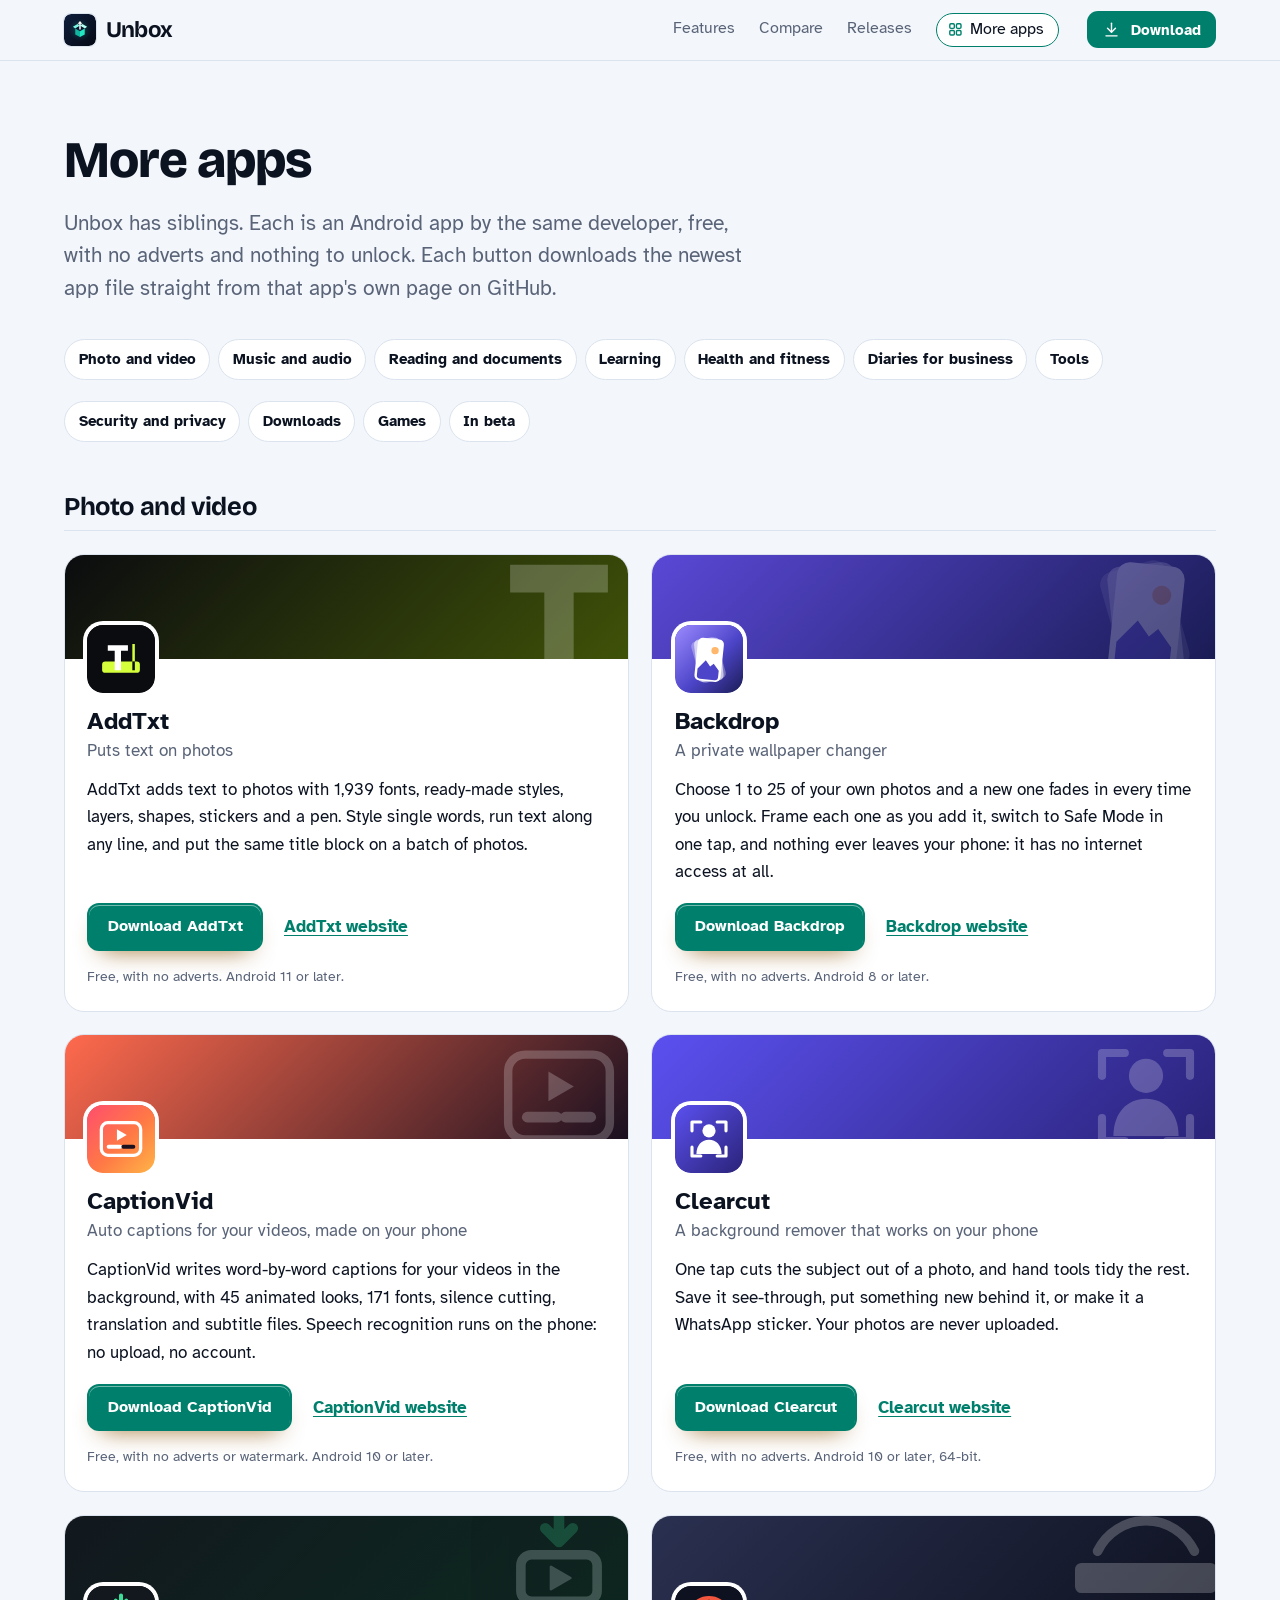
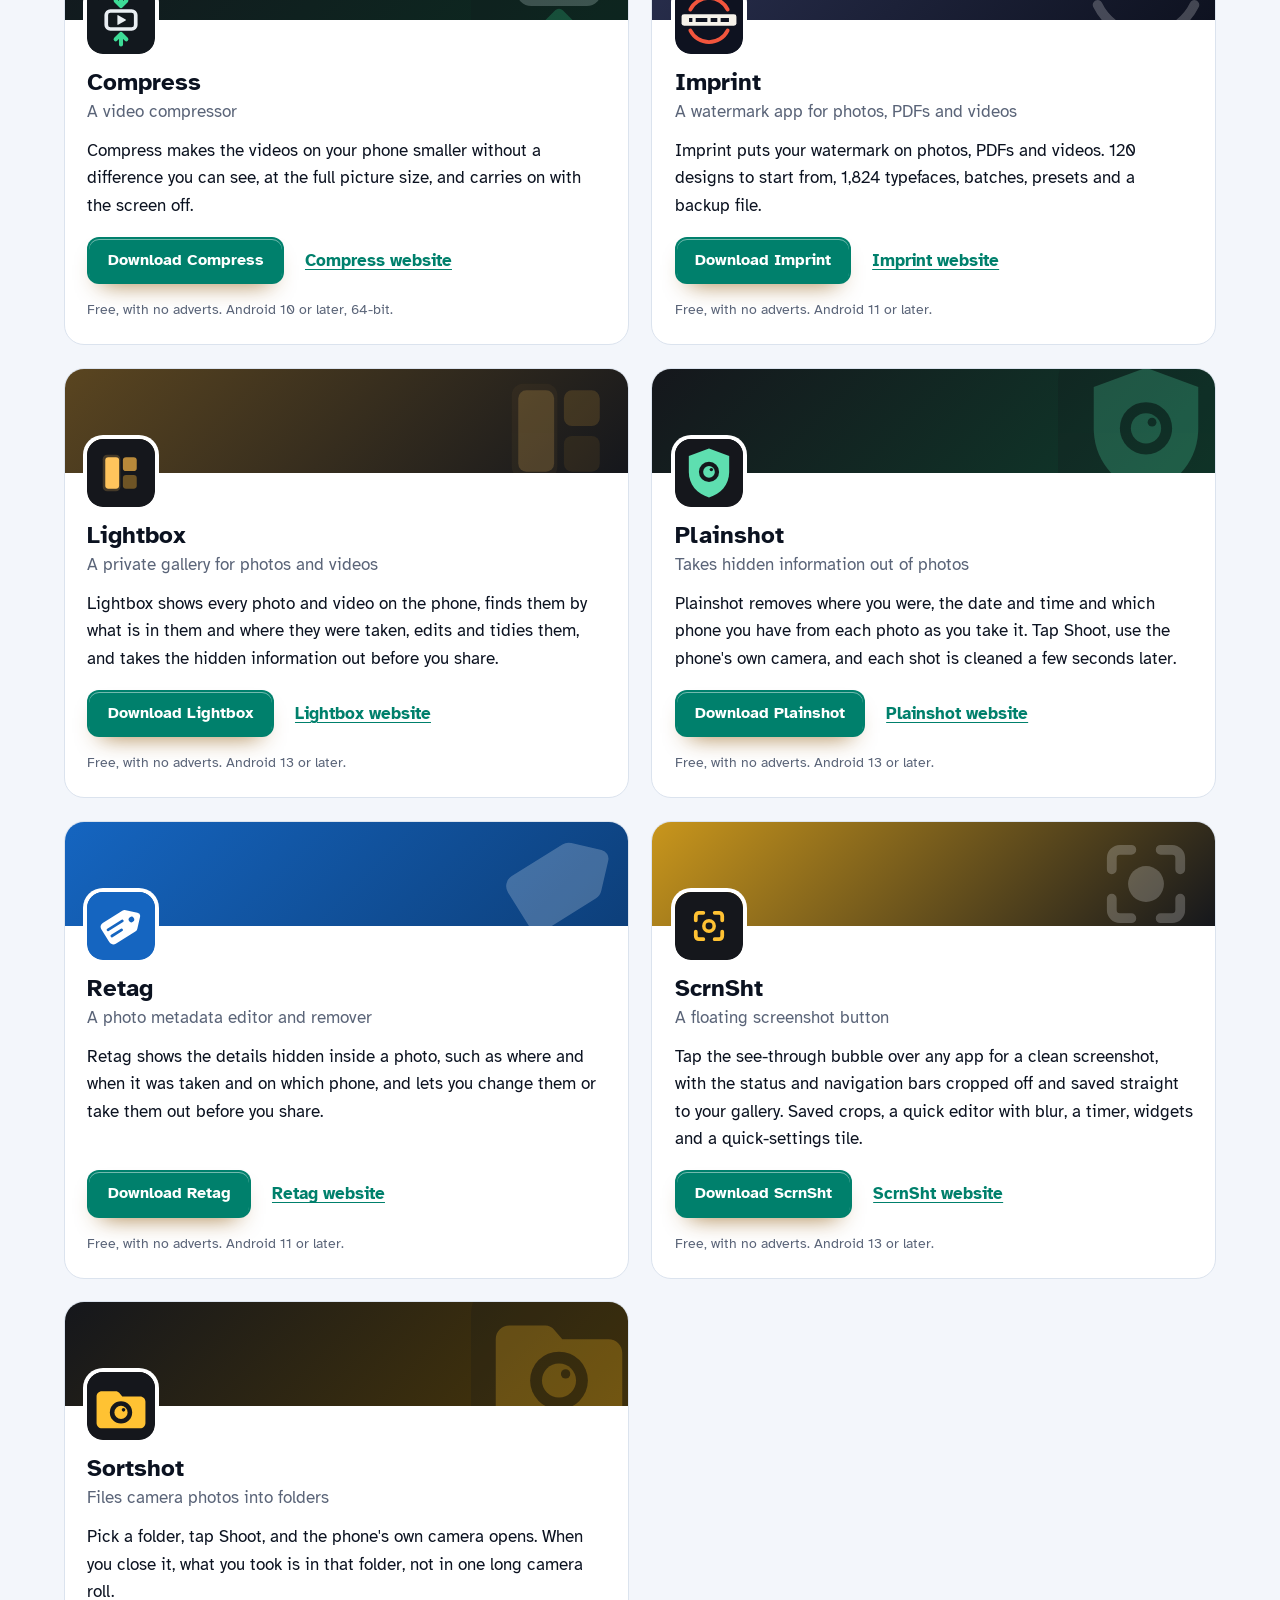
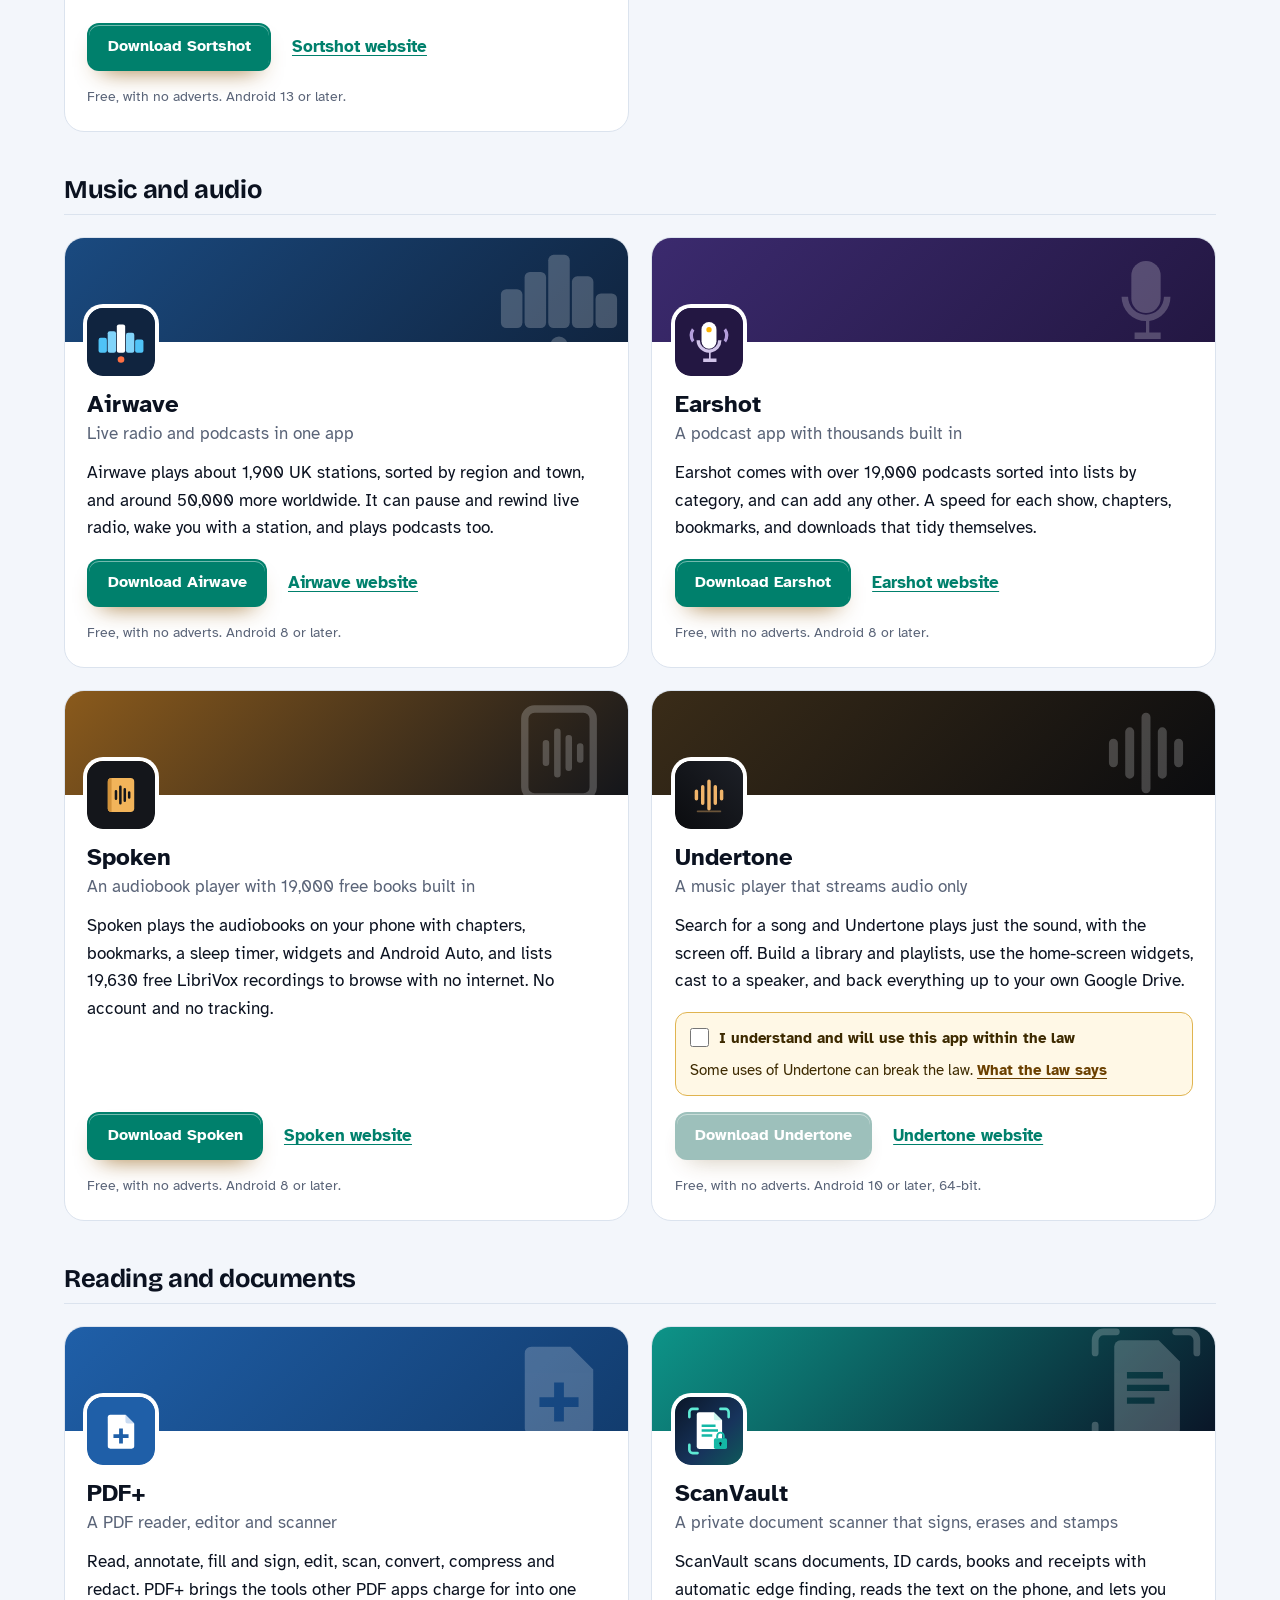
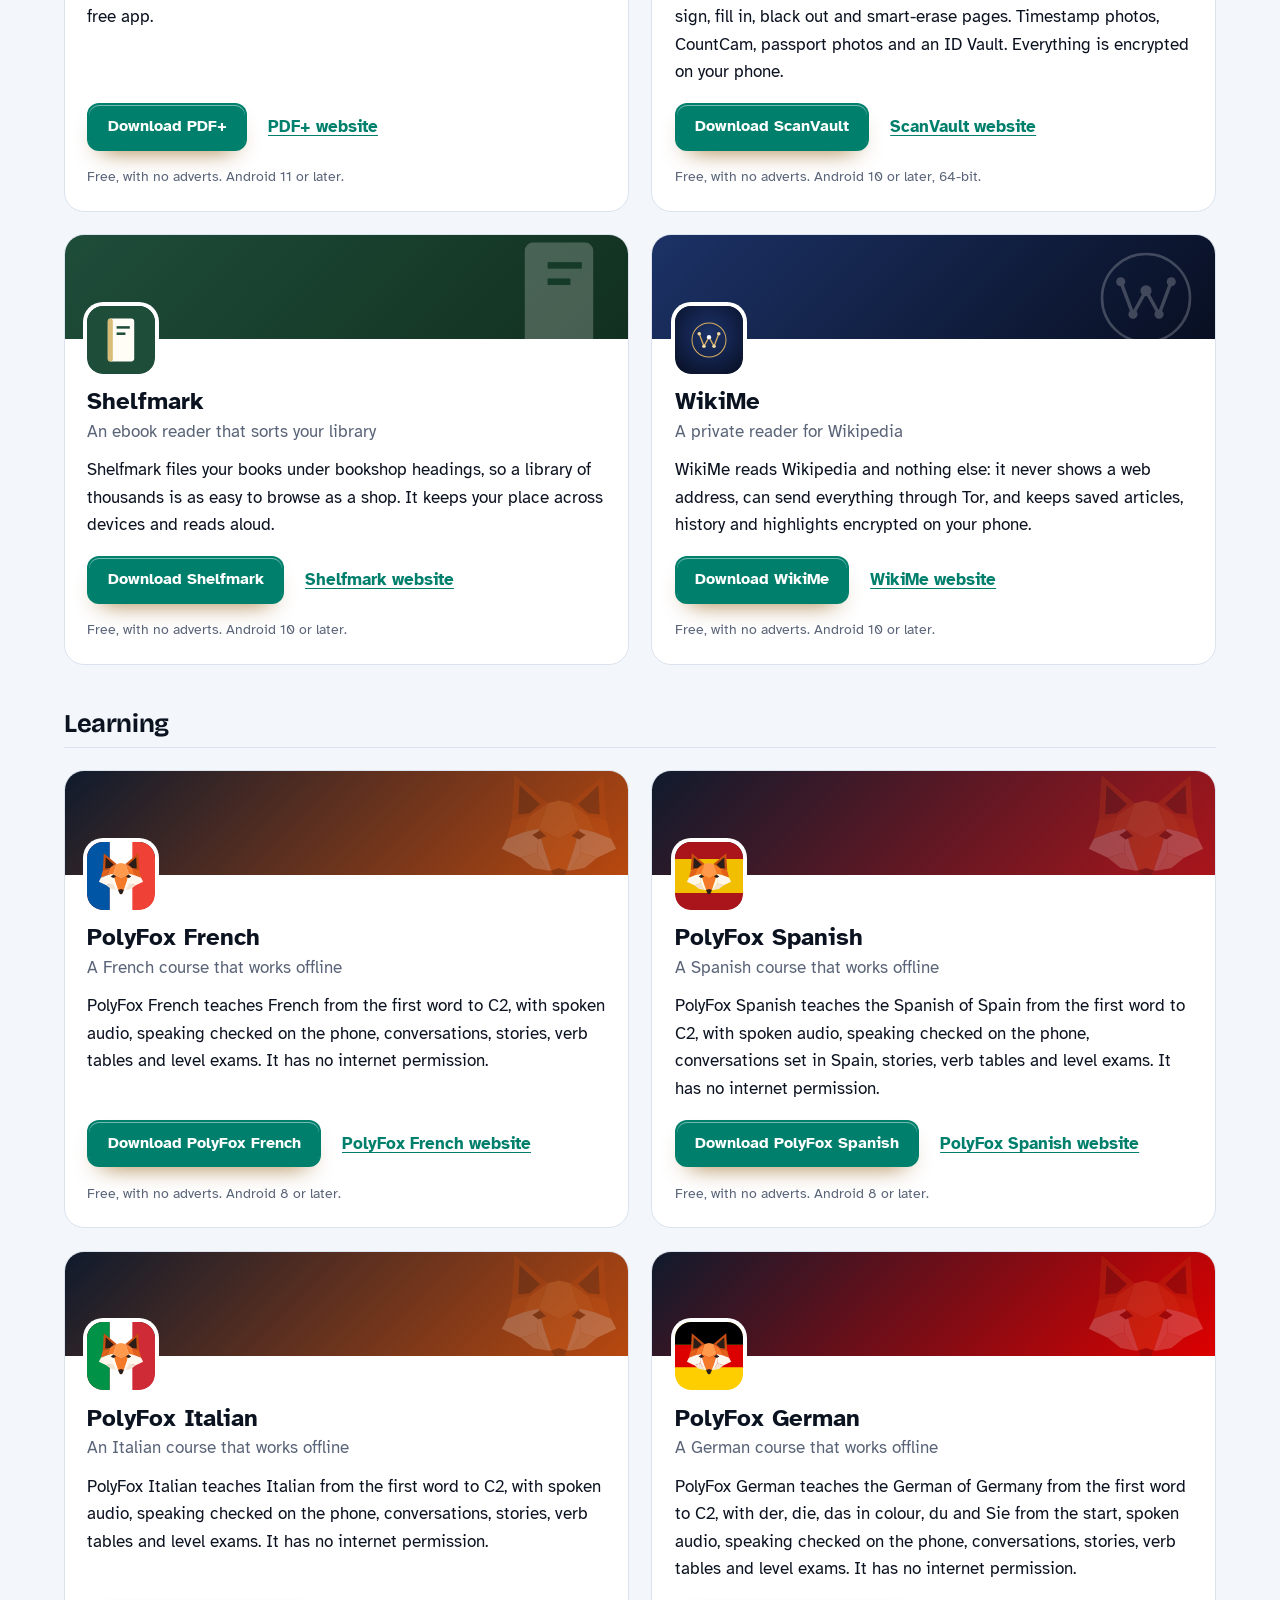
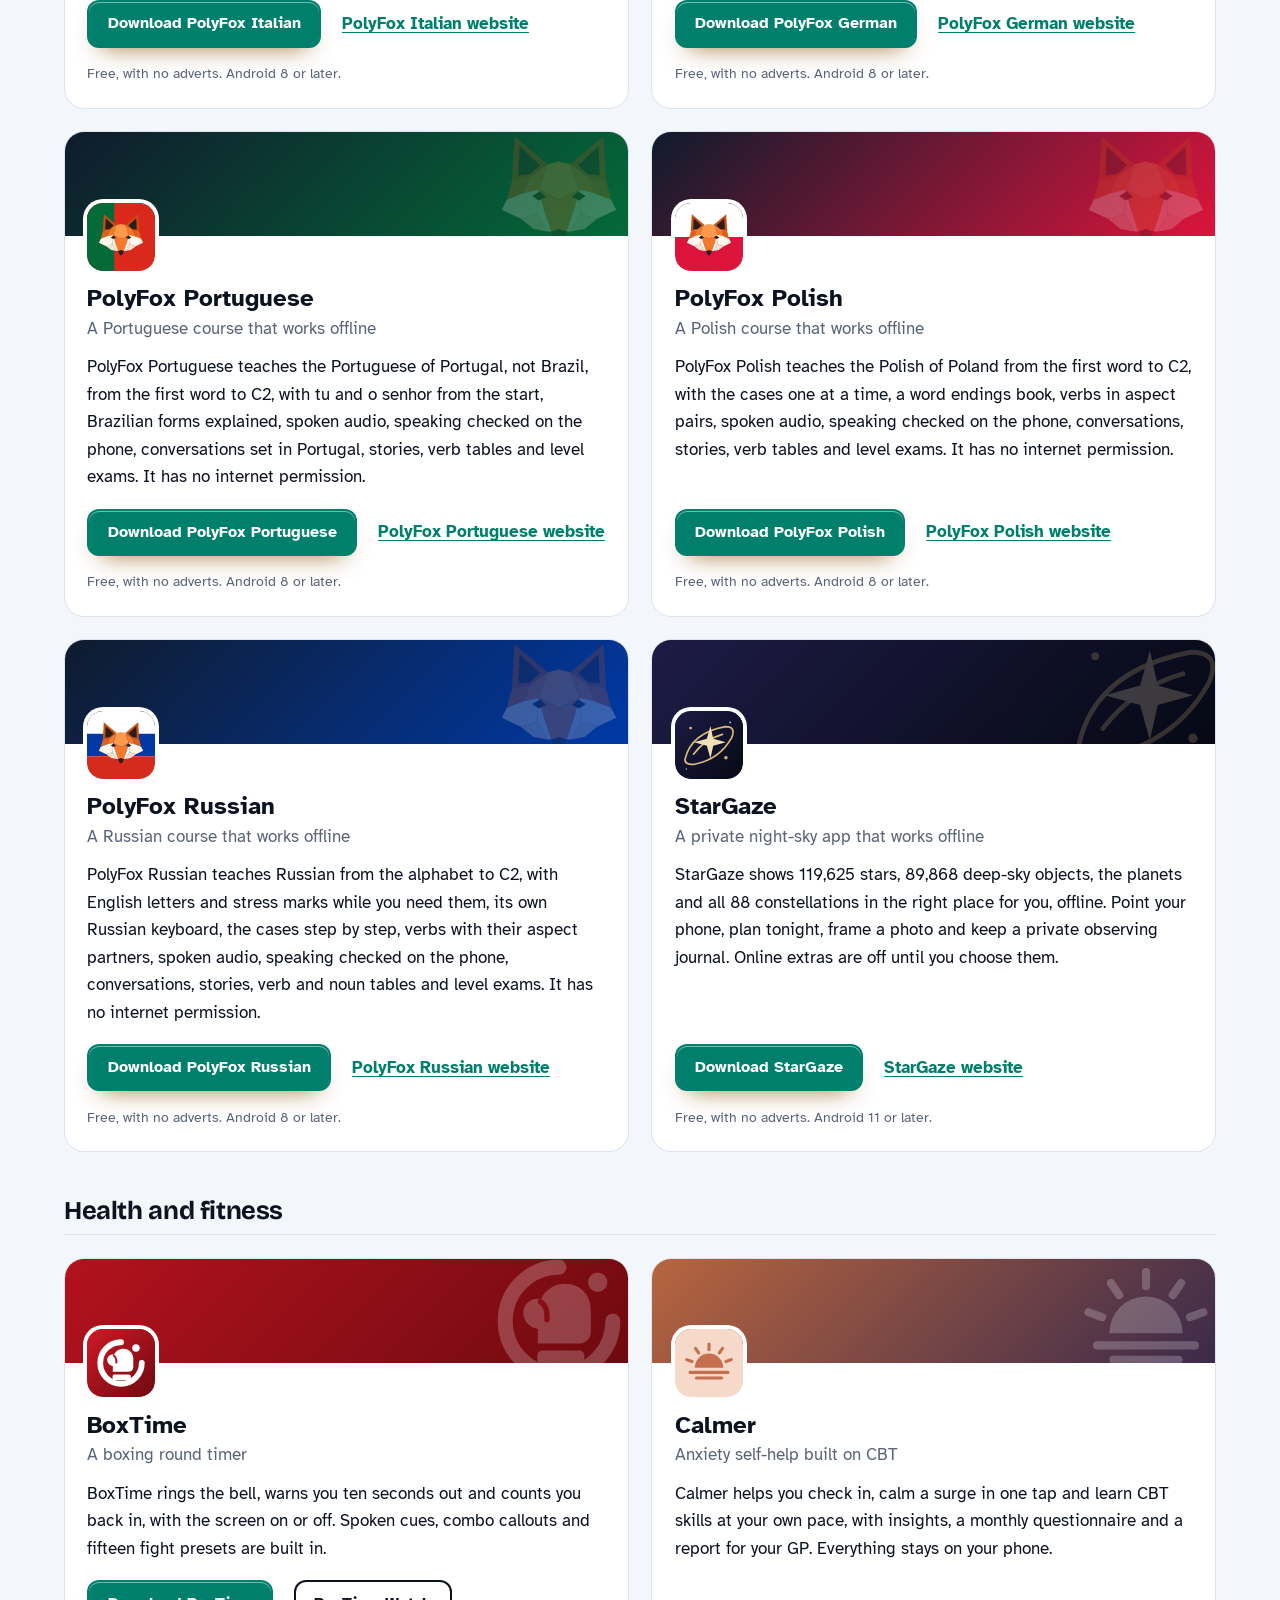
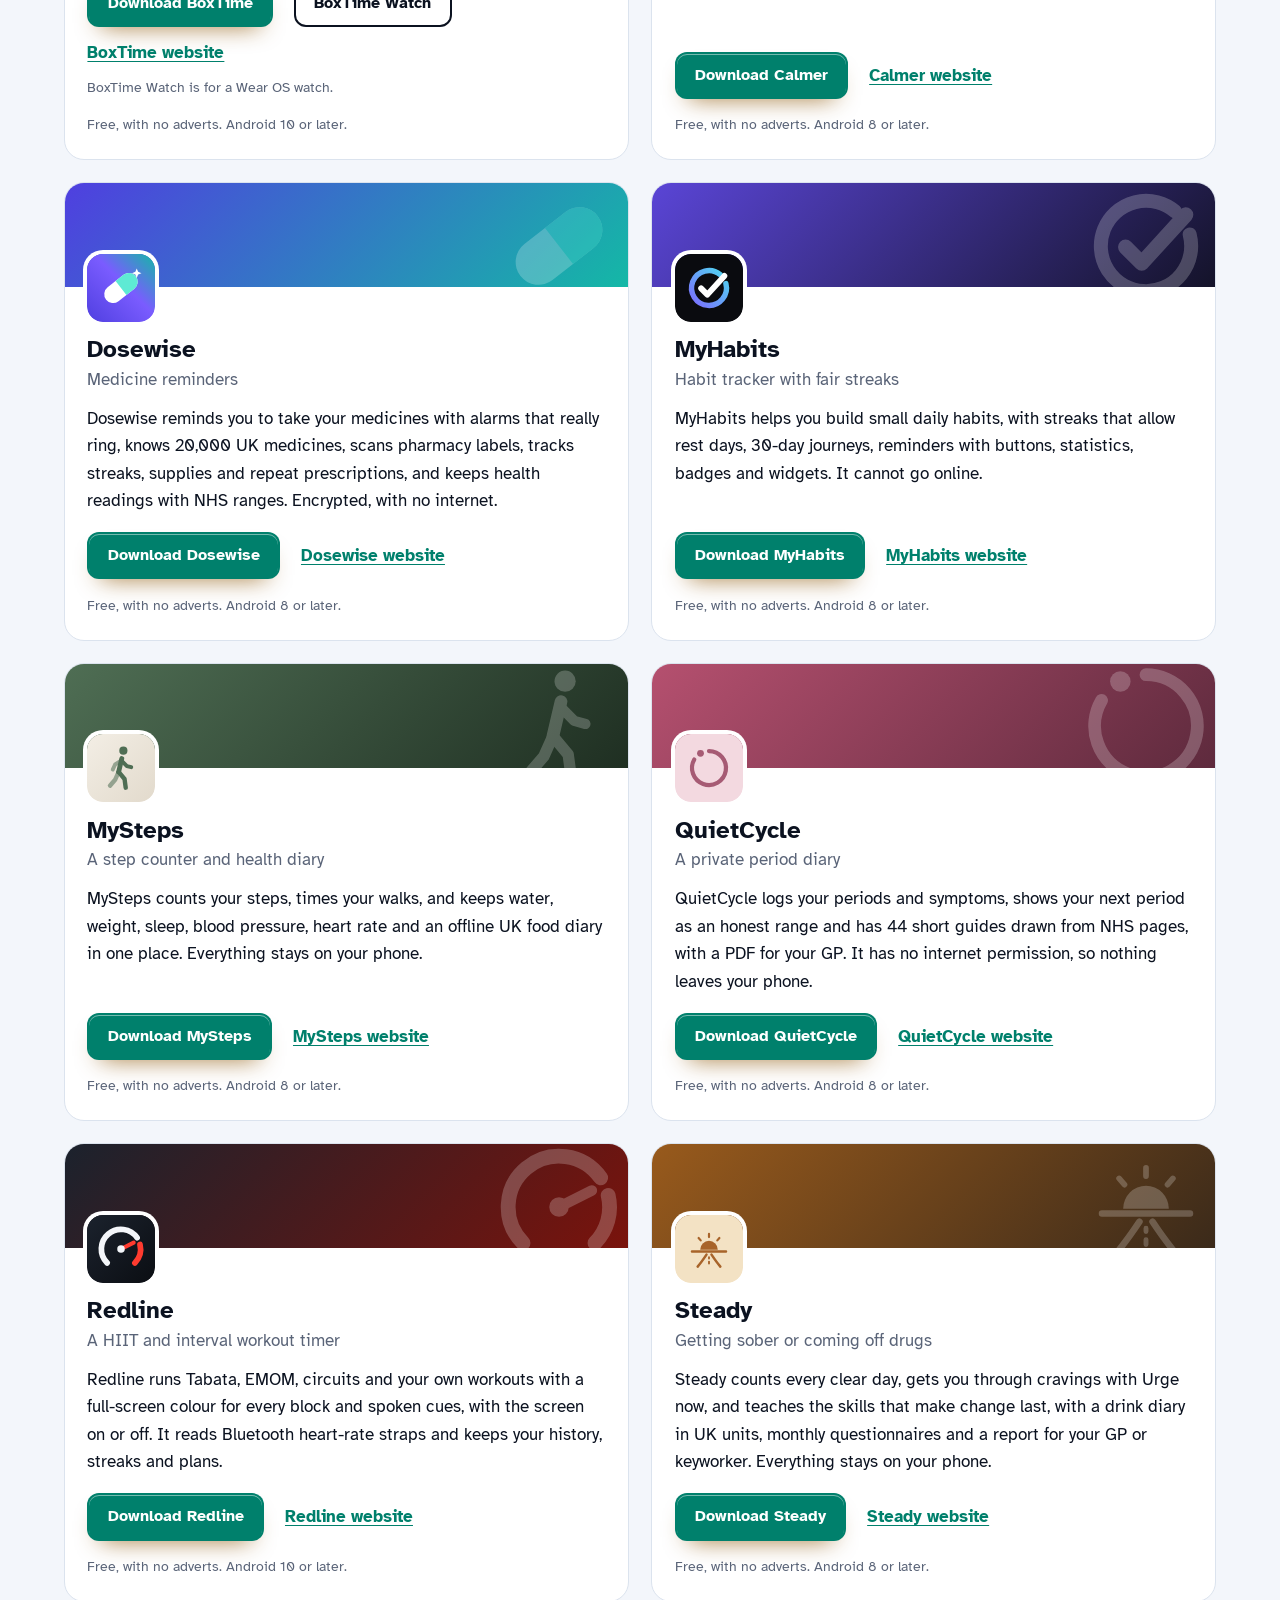
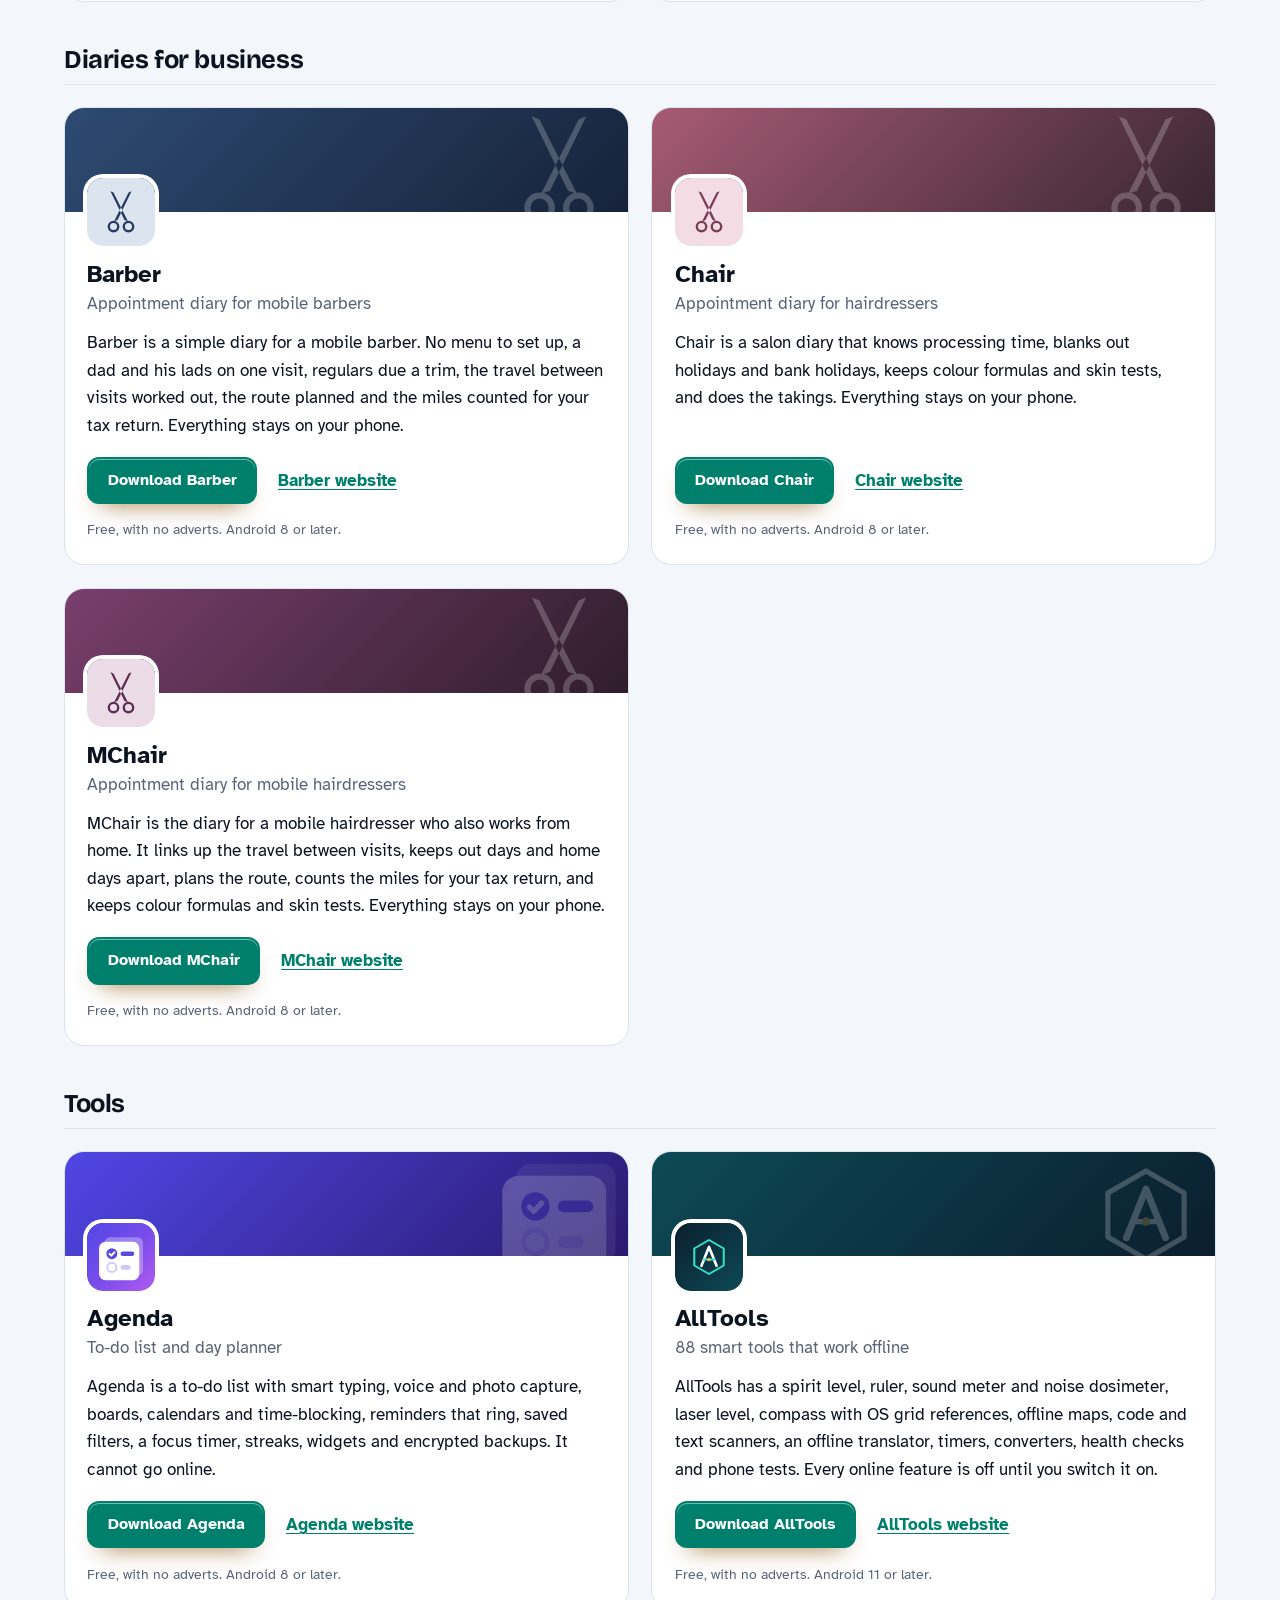
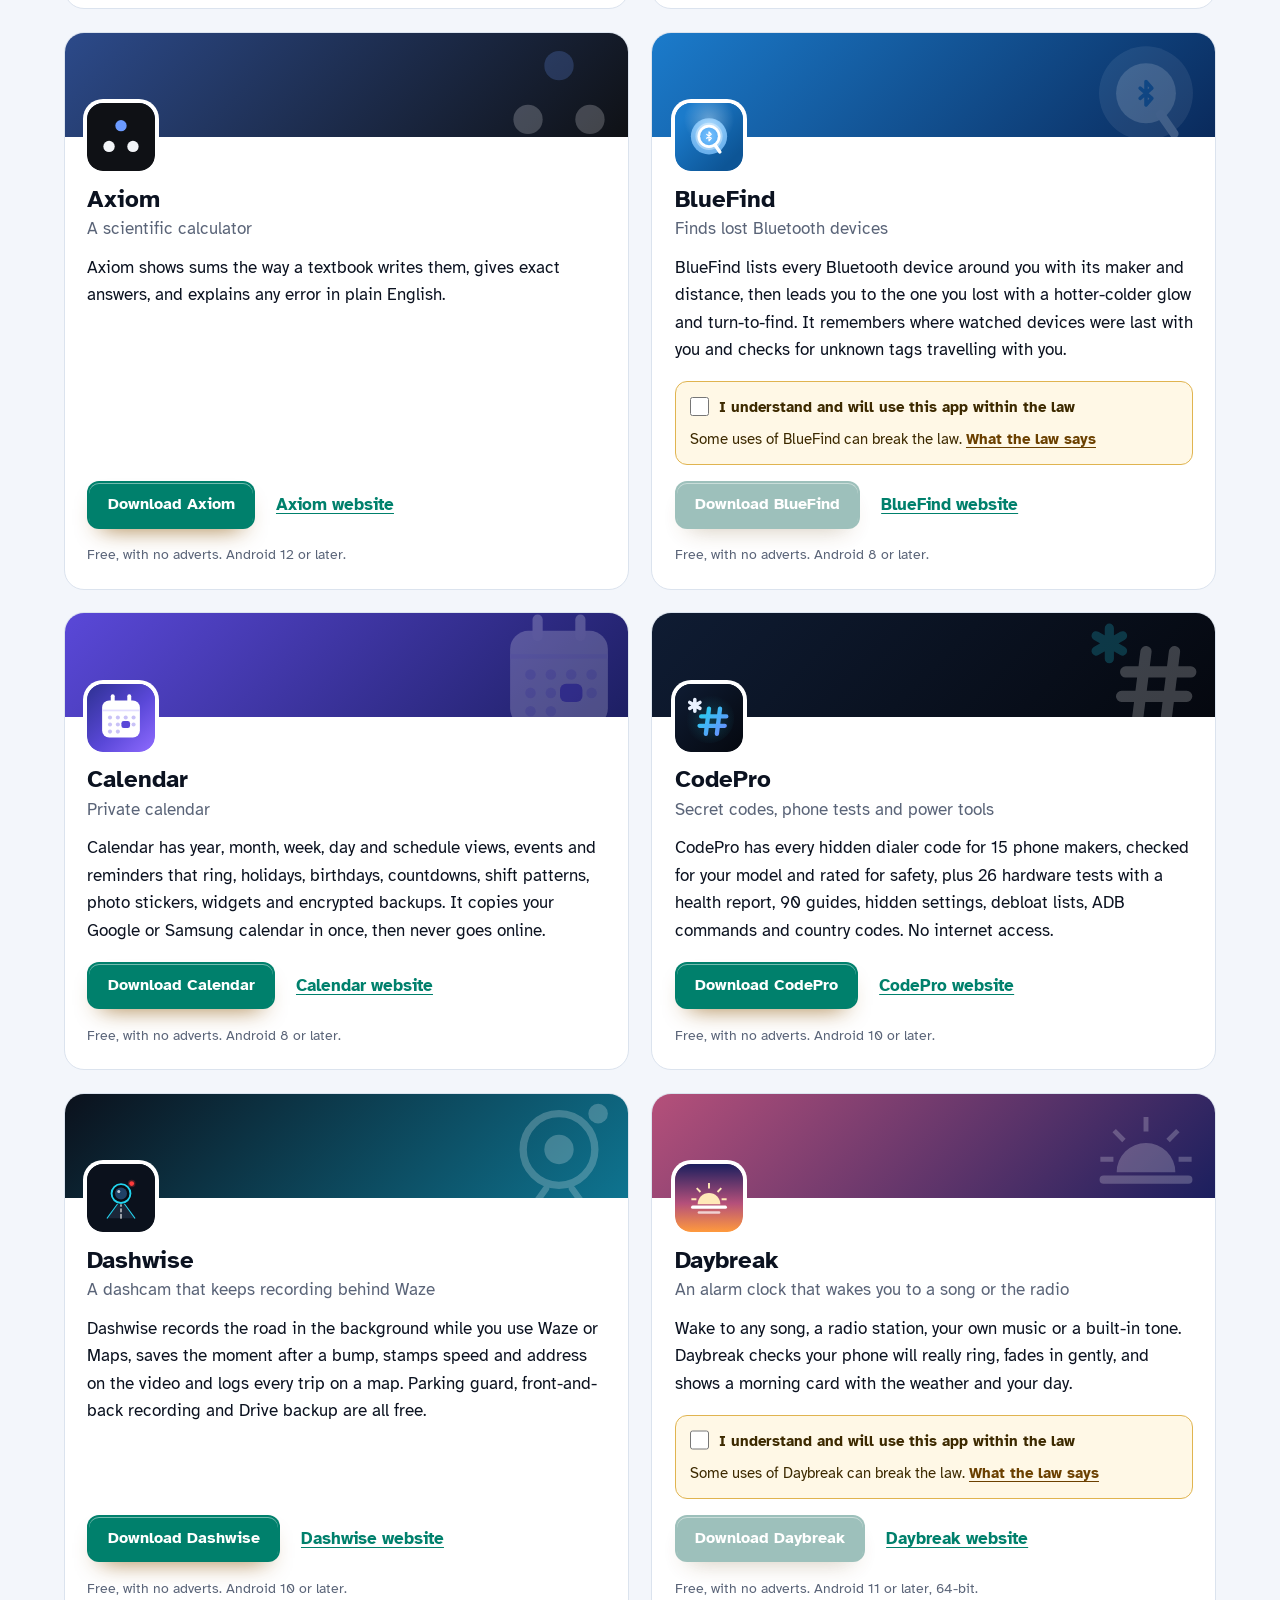
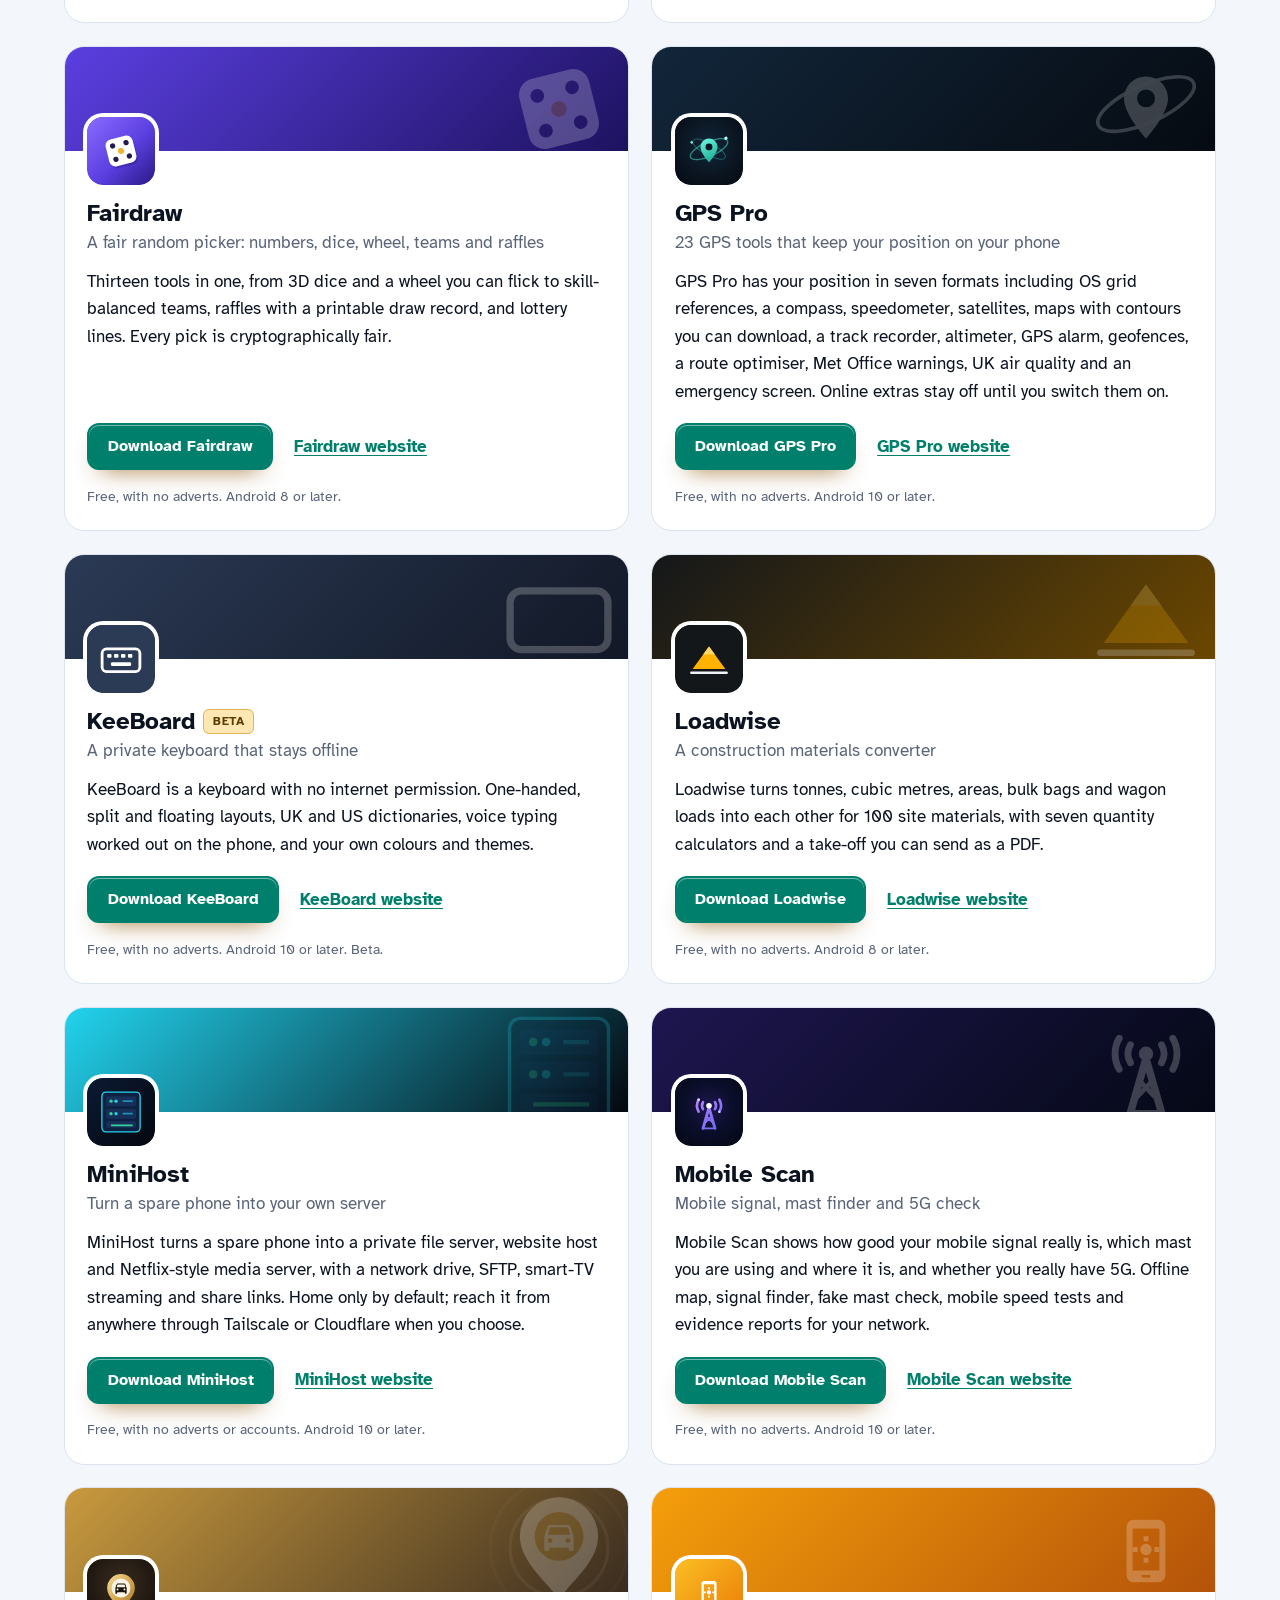
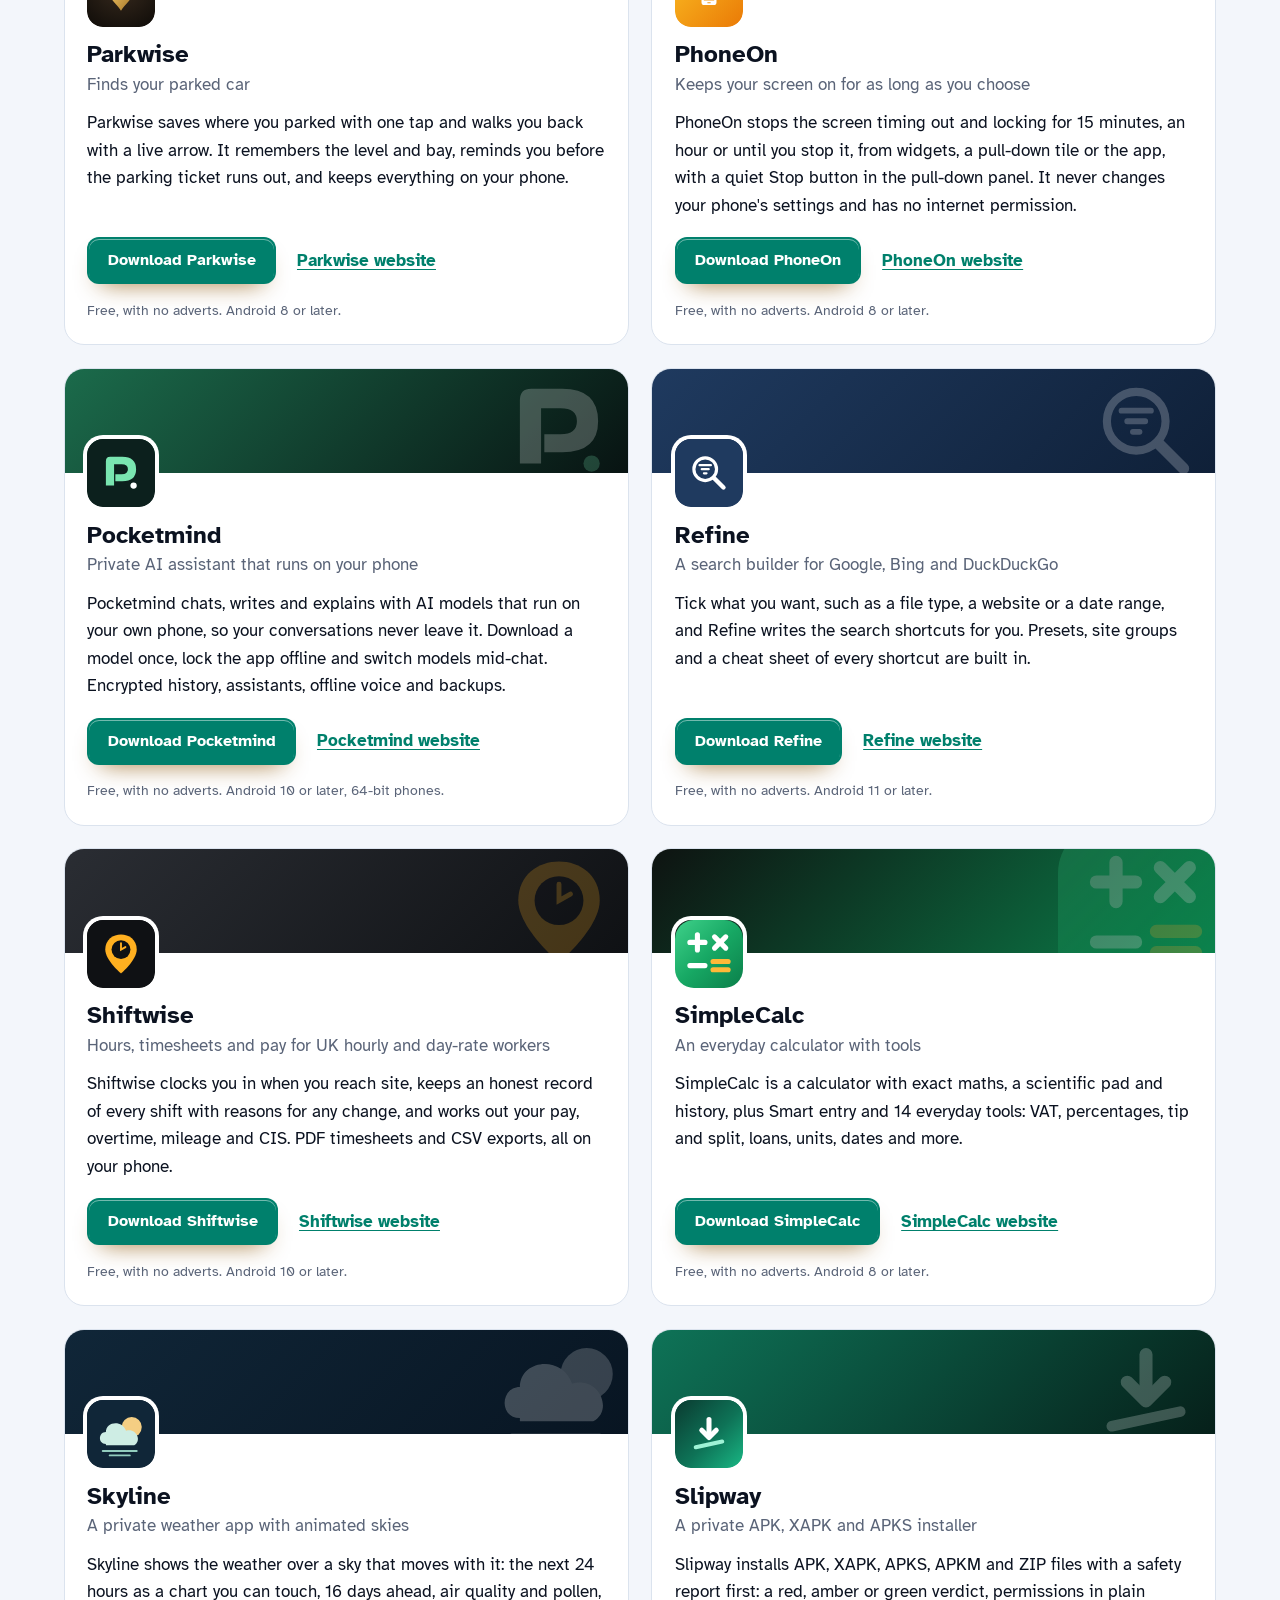
==== commit 322683ac: "More apps: add AllTools" ====
--- a/more-apps.html
+++ b/more-apps.html
@@ -4,7 +4,7 @@
 <meta charset="utf-8">
 <meta name="viewport" content="width=device-width, initial-scale=1">
 <title>More free Android apps from the maker of Unbox</title>
-<meta name="description" content="All 95 free Android apps from the maker of Unbox, in one list by category, each with its download and a link to its website.">
+<meta name="description" content="All 96 free Android apps from the maker of Unbox, in one list by category, each with its download and a link to its website.">
 <meta name="author" content="Jonathan Jackson">
 <link rel="canonical" href="https://customgpter.github.io/unbox/more-apps.html">
 <meta name="theme-color" content="#f3f6fb" media="(prefers-color-scheme: light)">
@@ -12,7 +12,7 @@
 <meta property="og:type" content="website">
 <meta property="og:site_name" content="Unbox">
 <meta property="og:title" content="More free Android apps from the maker of Unbox">
-<meta property="og:description" content="All 95 free Android apps from the maker of Unbox, in one list by category, each with its download and a link to its website.">
+<meta property="og:description" content="All 96 free Android apps from the maker of Unbox, in one list by category, each with its download and a link to its website.">
 <meta property="og:url" content="https://customgpter.github.io/unbox/more-apps.html">
 <meta property="og:image" content="https://customgpter.github.io/unbox/assets/og.png">
 <meta property="og:image:width" content="1200">
@@ -26,7 +26,7 @@
 <link rel="preload" href="./assets/fonts/atkinson-hyperlegible-latin-400-normal.woff2" as="font" type="font/woff2" crossorigin>
 <link rel="stylesheet" href="./assets/site.css?v=1">
 <link rel="stylesheet" href="./assets/house.css?v=1">
-<script type="application/ld+json">{"@context":"https://schema.org","@type":"ItemList","name":"Apps from the maker of Unbox","url":"https://customgpter.github.io/unbox/more-apps.html","itemListElement":[{"@type":"ListItem","position":1,"name":"AddTxt","url":"https://customgpter.github.io/addtxt/"},{"@type":"ListItem","position":2,"name":"Backdrop","url":"https://customgpter.github.io/backdrop/"},{"@type":"ListItem","position":3,"name":"CaptionVid","url":"https://customgpter.github.io/captionvid/"},{"@type":"ListItem","position":4,"name":"Clearcut","url":"https://customgpter.github.io/clearcut/"},{"@type":"ListItem","position":5,"name":"Compress","url":"https://customgpter.github.io/compress/"},{"@type":"ListItem","position":6,"name":"Imprint","url":"https://customgpter.github.io/imprint/"},{"@type":"ListItem","position":7,"name":"Lightbox","url":"https://customgpter.github.io/lightbox/"},{"@type":"ListItem","position":8,"name":"Plainshot","url":"https://customgpter.github.io/plainshot/"},{"@type":"ListItem","position":9,"name":"Retag","url":"https://customgpter.github.io/retag/"},{"@type":"ListItem","position":10,"name":"ScrnSht","url":"https://customgpter.github.io/scrnsht/"},{"@type":"ListItem","position":11,"name":"Sortshot","url":"https://customgpter.github.io/sortshot/"},{"@type":"ListItem","position":12,"name":"Airwave","url":"https://customgpter.github.io/airwave/"},{"@type":"ListItem","position":13,"name":"Earshot","url":"https://customgpter.github.io/earshot/"},{"@type":"ListItem","position":14,"name":"Spoken","url":"https://customgpter.github.io/spoken/"},{"@type":"ListItem","position":15,"name":"Undertone","url":"https://customgpter.github.io/undertone/"},{"@type":"ListItem","position":16,"name":"PDF+","url":"https://customgpter.github.io/pdfplus/"},{"@type":"ListItem","position":17,"name":"ScanVault","url":"https://customgpter.github.io/scanvault/"},{"@type":"ListItem","position":18,"name":"Shelfmark","url":"https://customgpter.github.io/shelfmark/"},{"@type":"ListItem","position":19,"name":"WikiMe","url":"https://customgpter.github.io/wikime/"},{"@type":"ListItem","position":20,"name":"PolyFox French","url":"https://customgpter.github.io/polyfox/"},{"@type":"ListItem","position":21,"name":"PolyFox Spanish","url":"https://customgpter.github.io/polyfox-spanish/"},{"@type":"ListItem","position":22,"name":"PolyFox Italian","url":"https://customgpter.github.io/polyfox-italian/"},{"@type":"ListItem","position":23,"name":"PolyFox German","url":"https://customgpter.github.io/polyfox-german/"},{"@type":"ListItem","position":24,"name":"PolyFox Portuguese","url":"https://customgpter.github.io/polyfox-portuguese/"},{"@type":"ListItem","position":25,"name":"PolyFox Polish","url":"https://customgpter.github.io/polyfox-polish/"},{"@type":"ListItem","position":26,"name":"PolyFox Russian","url":"https://customgpter.github.io/polyfox-russian/"},{"@type":"ListItem","position":27,"name":"StarGaze","url":"https://customgpter.github.io/stargaze/"},{"@type":"ListItem","position":28,"name":"BoxTime","url":"https://customgpter.github.io/boxtime/"},{"@type":"ListItem","position":29,"name":"Calmer","url":"https://customgpter.github.io/calmer/"},{"@type":"ListItem","position":30,"name":"Dosewise","url":"https://customgpter.github.io/dosewise/"},{"@type":"ListItem","position":31,"name":"MyHabits","url":"https://customgpter.github.io/myhabits/"},{"@type":"ListItem","position":32,"name":"MySteps","url":"https://customgpter.github.io/mysteps/"},{"@type":"ListItem","position":33,"name":"QuietCycle","url":"https://customgpter.github.io/quietcycle/"},{"@type":"ListItem","position":34,"name":"Redline","url":"https://customgpter.github.io/redline/"},{"@type":"ListItem","position":35,"name":"Steady","url":"https://customgpter.github.io/steady/"},{"@type":"ListItem","position":36,"name":"Barber","url":"https://customgpter.github.io/barber/"},{"@type":"ListItem","position":37,"name":"Chair","url":"https://customgpter.github.io/chair/"},{"@type":"ListItem","position":38,"name":"MChair","url":"https://customgpter.github.io/mchair/"},{"@type":"ListItem","position":39,"name":"Agenda","url":"https://customgpter.github.io/agenda/"},{"@type":"ListItem","position":40,"name":"Axiom","url":"https://customgpter.github.io/axiom/"},{"@type":"ListItem","position":41,"name":"BlueFind","url":"https://customgpter.github.io/bluefind/"},{"@type":"ListItem","position":42,"name":"Calendar","url":"https://customgpter.github.io/calendar/"},{"@type":"ListItem","position":43,"name":"CodePro","url":"https://customgpter.github.io/codepro/"},{"@type":"ListItem","position":44,"name":"Dashwise","url":"https://customgpter.github.io/dashwise/"},{"@type":"ListItem","position":45,"name":"Daybreak","url":"https://customgpter.github.io/daybreak/"},{"@type":"ListItem","position":46,"name":"Fairdraw","url":"https://customgpter.github.io/fairdraw/"},{"@type":"ListItem","position":47,"name":"GPS Pro","url":"https://customgpter.github.io/gpspro/"},{"@type":"ListItem","position":48,"name":"KeeBoard","url":"https://customgpter.github.io/keeboard/"},{"@type":"ListItem","position":49,"name":"Loadwise","url":"https://customgpter.github.io/loadwise/"},{"@type":"ListItem","position":50,"name":"MiniHost","url":"https://customgpter.github.io/minihost/"},{"@type":"ListItem","position":51,"name":"Mobile Scan","url":"https://customgpter.github.io/mobilescan/"},{"@type":"ListItem","position":52,"name":"Parkwise","url":"https://customgpter.github.io/parkwise/"},{"@type":"ListItem","position":53,"name":"PhoneOn","url":"https://customgpter.github.io/phoneon/"},{"@type":"ListItem","position":54,"name":"Pocketmind","url":"https://customgpter.github.io/pocketmind/"},{"@type":"ListItem","position":55,"name":"Refine","url":"https://customgpter.github.io/refine/"},{"@type":"ListItem","position":56,"name":"Shiftwise","url":"https://customgpter.github.io/shiftwise/"},{"@type":"ListItem","position":57,"name":"SimpleCalc","url":"https://customgpter.github.io/simplecalc/"},{"@type":"ListItem","position":58,"name":"Skyline","url":"https://customgpter.github.io/skyline/"},{"@type":"ListItem","position":59,"name":"Slipway","url":"https://customgpter.github.io/slipway/"},{"@type":"ListItem","position":60,"name":"Tagger","url":"https://customgpter.github.io/tagger/"},{"@type":"ListItem","position":61,"name":"TotalClean","url":"https://customgpter.github.io/totalclean/"},{"@type":"ListItem","position":62,"name":"TVLink","url":"https://customgpter.github.io/tvlink/"},{"@type":"ListItem","position":63,"name":"Unbox","url":"https://customgpter.github.io/unbox/"},{"@type":"ListItem","position":64,"name":"WhatsKeep","url":"https://customgpter.github.io/whatskeep/"},{"@type":"ListItem","position":65,"name":"WiFi Scan","url":"https://customgpter.github.io/wifiscan/"},{"@type":"ListItem","position":66,"name":"Auditly","url":"https://customgpter.github.io/auditly/"},{"@type":"ListItem","position":67,"name":"Backchannel","url":"https://customgpter.github.io/backchannel/"},{"@type":"ListItem","position":68,"name":"ENotes","url":"https://customgpter.github.io/enotes/"},{"@type":"ListItem","position":69,"name":"FindMe","url":"https://customgpter.github.io/findme/"},{"@type":"ListItem","position":70,"name":"iLock","url":"https://customgpter.github.io/ilock/"},{"@type":"ListItem","position":71,"name":"ImSafe","url":"https://customgpter.github.io/imsafe/"},{"@type":"ListItem","position":72,"name":"IShred","url":"https://customgpter.github.io/ishred/"},{"@type":"ListItem","position":73,"name":"LockBox","url":"https://customgpter.github.io/lockbox/"},{"@type":"ListItem","position":74,"name":"PassVault","url":"https://customgpter.github.io/passvault/"},{"@type":"ListItem","position":75,"name":"SpyFind","url":"https://customgpter.github.io/spyfind/"},{"@type":"ListItem","position":76,"name":"TextWipe","url":"https://customgpter.github.io/textwipe/"},{"@type":"ListItem","position":77,"name":"Tracewire","url":"https://customgpter.github.io/tracewire/"},{"@type":"ListItem","position":78,"name":"Vigil","url":"https://customgpter.github.io/vigil/"},{"@type":"ListItem","position":79,"name":"Grab","url":"https://customgpter.github.io/grab/"},{"@type":"ListItem","position":80,"name":"Swarm","url":"https://customgpter.github.io/swarm/"},{"@type":"ListItem","position":81,"name":"Plane Games","url":"https://customgpter.github.io/plane-games/"},{"@type":"ListItem","position":82,"name":"Ninefold","url":"https://customgpter.github.io/ninefold/"},{"@type":"ListItem","position":83,"name":"Cubewise","url":"https://customgpter.github.io/cubewise/"},{"@type":"ListItem","position":84,"name":"Tilewise","url":"https://customgpter.github.io/tilewise/"},{"@type":"ListItem","position":85,"name":"Letterwise","url":"https://customgpter.github.io/letterwise/"},{"@type":"ListItem","position":86,"name":"Kingside","url":"https://customgpter.github.io/kingside/"},{"@type":"ListItem","position":87,"name":"Deckhand","url":"https://customgpter.github.io/deckhand/"},{"@type":"ListItem","position":88,"name":"SNESForge","url":"https://customgpter.github.io/snesforge/"},{"@type":"ListItem","position":89,"name":"Fame Boy","url":"https://customgpter.github.io/fameboy/"},{"@type":"ListItem","position":90,"name":"PSPPro","url":"https://customgpter.github.io/psppro/"},{"@type":"ListItem","position":91,"name":"QVR","url":"https://customgpter.github.io/qvr/"},{"@type":"ListItem","position":92,"name":"QVR Watch","url":"https://customgpter.github.io/qvr-watch/"},{"@type":"ListItem","position":93,"name":"QVRLite","url":"https://customgpter.github.io/qvrlite/"},{"@type":"ListItem","position":94,"name":"Onionz","url":"https://customgpter.github.io/onionz/"},{"@type":"ListItem","position":95,"name":"OnionzWeb","url":"https://customgpter.github.io/onionzweb/"}]}</script>
+<script type="application/ld+json">{"@context":"https://schema.org","@type":"ItemList","name":"Apps from the maker of Unbox","url":"https://customgpter.github.io/unbox/more-apps.html","itemListElement":[{"@type":"ListItem","position":1,"name":"AddTxt","url":"https://customgpter.github.io/addtxt/"},{"@type":"ListItem","position":2,"name":"Backdrop","url":"https://customgpter.github.io/backdrop/"},{"@type":"ListItem","position":3,"name":"CaptionVid","url":"https://customgpter.github.io/captionvid/"},{"@type":"ListItem","position":4,"name":"Clearcut","url":"https://customgpter.github.io/clearcut/"},{"@type":"ListItem","position":5,"name":"Compress","url":"https://customgpter.github.io/compress/"},{"@type":"ListItem","position":6,"name":"Imprint","url":"https://customgpter.github.io/imprint/"},{"@type":"ListItem","position":7,"name":"Lightbox","url":"https://customgpter.github.io/lightbox/"},{"@type":"ListItem","position":8,"name":"Plainshot","url":"https://customgpter.github.io/plainshot/"},{"@type":"ListItem","position":9,"name":"Retag","url":"https://customgpter.github.io/retag/"},{"@type":"ListItem","position":10,"name":"ScrnSht","url":"https://customgpter.github.io/scrnsht/"},{"@type":"ListItem","position":11,"name":"Sortshot","url":"https://customgpter.github.io/sortshot/"},{"@type":"ListItem","position":12,"name":"Airwave","url":"https://customgpter.github.io/airwave/"},{"@type":"ListItem","position":13,"name":"Earshot","url":"https://customgpter.github.io/earshot/"},{"@type":"ListItem","position":14,"name":"Spoken","url":"https://customgpter.github.io/spoken/"},{"@type":"ListItem","position":15,"name":"Undertone","url":"https://customgpter.github.io/undertone/"},{"@type":"ListItem","position":16,"name":"PDF+","url":"https://customgpter.github.io/pdfplus/"},{"@type":"ListItem","position":17,"name":"ScanVault","url":"https://customgpter.github.io/scanvault/"},{"@type":"ListItem","position":18,"name":"Shelfmark","url":"https://customgpter.github.io/shelfmark/"},{"@type":"ListItem","position":19,"name":"WikiMe","url":"https://customgpter.github.io/wikime/"},{"@type":"ListItem","position":20,"name":"PolyFox French","url":"https://customgpter.github.io/polyfox/"},{"@type":"ListItem","position":21,"name":"PolyFox Spanish","url":"https://customgpter.github.io/polyfox-spanish/"},{"@type":"ListItem","position":22,"name":"PolyFox Italian","url":"https://customgpter.github.io/polyfox-italian/"},{"@type":"ListItem","position":23,"name":"PolyFox German","url":"https://customgpter.github.io/polyfox-german/"},{"@type":"ListItem","position":24,"name":"PolyFox Portuguese","url":"https://customgpter.github.io/polyfox-portuguese/"},{"@type":"ListItem","position":25,"name":"PolyFox Polish","url":"https://customgpter.github.io/polyfox-polish/"},{"@type":"ListItem","position":26,"name":"PolyFox Russian","url":"https://customgpter.github.io/polyfox-russian/"},{"@type":"ListItem","position":27,"name":"StarGaze","url":"https://customgpter.github.io/stargaze/"},{"@type":"ListItem","position":28,"name":"BoxTime","url":"https://customgpter.github.io/boxtime/"},{"@type":"ListItem","position":29,"name":"Calmer","url":"https://customgpter.github.io/calmer/"},{"@type":"ListItem","position":30,"name":"Dosewise","url":"https://customgpter.github.io/dosewise/"},{"@type":"ListItem","position":31,"name":"MyHabits","url":"https://customgpter.github.io/myhabits/"},{"@type":"ListItem","position":32,"name":"MySteps","url":"https://customgpter.github.io/mysteps/"},{"@type":"ListItem","position":33,"name":"QuietCycle","url":"https://customgpter.github.io/quietcycle/"},{"@type":"ListItem","position":34,"name":"Redline","url":"https://customgpter.github.io/redline/"},{"@type":"ListItem","position":35,"name":"Steady","url":"https://customgpter.github.io/steady/"},{"@type":"ListItem","position":36,"name":"Barber","url":"https://customgpter.github.io/barber/"},{"@type":"ListItem","position":37,"name":"Chair","url":"https://customgpter.github.io/chair/"},{"@type":"ListItem","position":38,"name":"MChair","url":"https://customgpter.github.io/mchair/"},{"@type":"ListItem","position":39,"name":"Agenda","url":"https://customgpter.github.io/agenda/"},{"@type":"ListItem","position":40,"name":"AllTools","url":"https://customgpter.github.io/alltools/"},{"@type":"ListItem","position":41,"name":"Axiom","url":"https://customgpter.github.io/axiom/"},{"@type":"ListItem","position":42,"name":"BlueFind","url":"https://customgpter.github.io/bluefind/"},{"@type":"ListItem","position":43,"name":"Calendar","url":"https://customgpter.github.io/calendar/"},{"@type":"ListItem","position":44,"name":"CodePro","url":"https://customgpter.github.io/codepro/"},{"@type":"ListItem","position":45,"name":"Dashwise","url":"https://customgpter.github.io/dashwise/"},{"@type":"ListItem","position":46,"name":"Daybreak","url":"https://customgpter.github.io/daybreak/"},{"@type":"ListItem","position":47,"name":"Fairdraw","url":"https://customgpter.github.io/fairdraw/"},{"@type":"ListItem","position":48,"name":"GPS Pro","url":"https://customgpter.github.io/gpspro/"},{"@type":"ListItem","position":49,"name":"KeeBoard","url":"https://customgpter.github.io/keeboard/"},{"@type":"ListItem","position":50,"name":"Loadwise","url":"https://customgpter.github.io/loadwise/"},{"@type":"ListItem","position":51,"name":"MiniHost","url":"https://customgpter.github.io/minihost/"},{"@type":"ListItem","position":52,"name":"Mobile Scan","url":"https://customgpter.github.io/mobilescan/"},{"@type":"ListItem","position":53,"name":"Parkwise","url":"https://customgpter.github.io/parkwise/"},{"@type":"ListItem","position":54,"name":"PhoneOn","url":"https://customgpter.github.io/phoneon/"},{"@type":"ListItem","position":55,"name":"Pocketmind","url":"https://customgpter.github.io/pocketmind/"},{"@type":"ListItem","position":56,"name":"Refine","url":"https://customgpter.github.io/refine/"},{"@type":"ListItem","position":57,"name":"Shiftwise","url":"https://customgpter.github.io/shiftwise/"},{"@type":"ListItem","position":58,"name":"SimpleCalc","url":"https://customgpter.github.io/simplecalc/"},{"@type":"ListItem","position":59,"name":"Skyline","url":"https://customgpter.github.io/skyline/"},{"@type":"ListItem","position":60,"name":"Slipway","url":"https://customgpter.github.io/slipway/"},{"@type":"ListItem","position":61,"name":"Tagger","url":"https://customgpter.github.io/tagger/"},{"@type":"ListItem","position":62,"name":"TotalClean","url":"https://customgpter.github.io/totalclean/"},{"@type":"ListItem","position":63,"name":"TVLink","url":"https://customgpter.github.io/tvlink/"},{"@type":"ListItem","position":64,"name":"Unbox","url":"https://customgpter.github.io/unbox/"},{"@type":"ListItem","position":65,"name":"WhatsKeep","url":"https://customgpter.github.io/whatskeep/"},{"@type":"ListItem","position":66,"name":"WiFi Scan","url":"https://customgpter.github.io/wifiscan/"},{"@type":"ListItem","position":67,"name":"Auditly","url":"https://customgpter.github.io/auditly/"},{"@type":"ListItem","position":68,"name":"Backchannel","url":"https://customgpter.github.io/backchannel/"},{"@type":"ListItem","position":69,"name":"ENotes","url":"https://customgpter.github.io/enotes/"},{"@type":"ListItem","position":70,"name":"FindMe","url":"https://customgpter.github.io/findme/"},{"@type":"ListItem","position":71,"name":"iLock","url":"https://customgpter.github.io/ilock/"},{"@type":"ListItem","position":72,"name":"ImSafe","url":"https://customgpter.github.io/imsafe/"},{"@type":"ListItem","position":73,"name":"IShred","url":"https://customgpter.github.io/ishred/"},{"@type":"ListItem","position":74,"name":"LockBox","url":"https://customgpter.github.io/lockbox/"},{"@type":"ListItem","position":75,"name":"PassVault","url":"https://customgpter.github.io/passvault/"},{"@type":"ListItem","position":76,"name":"SpyFind","url":"https://customgpter.github.io/spyfind/"},{"@type":"ListItem","position":77,"name":"TextWipe","url":"https://customgpter.github.io/textwipe/"},{"@type":"ListItem","position":78,"name":"Tracewire","url":"https://customgpter.github.io/tracewire/"},{"@type":"ListItem","position":79,"name":"Vigil","url":"https://customgpter.github.io/vigil/"},{"@type":"ListItem","position":80,"name":"Grab","url":"https://customgpter.github.io/grab/"},{"@type":"ListItem","position":81,"name":"Swarm","url":"https://customgpter.github.io/swarm/"},{"@type":"ListItem","position":82,"name":"Plane Games","url":"https://customgpter.github.io/plane-games/"},{"@type":"ListItem","position":83,"name":"Ninefold","url":"https://customgpter.github.io/ninefold/"},{"@type":"ListItem","position":84,"name":"Cubewise","url":"https://customgpter.github.io/cubewise/"},{"@type":"ListItem","position":85,"name":"Tilewise","url":"https://customgpter.github.io/tilewise/"},{"@type":"ListItem","position":86,"name":"Letterwise","url":"https://customgpter.github.io/letterwise/"},{"@type":"ListItem","position":87,"name":"Kingside","url":"https://customgpter.github.io/kingside/"},{"@type":"ListItem","position":88,"name":"Deckhand","url":"https://customgpter.github.io/deckhand/"},{"@type":"ListItem","position":89,"name":"SNESForge","url":"https://customgpter.github.io/snesforge/"},{"@type":"ListItem","position":90,"name":"Fame Boy","url":"https://customgpter.github.io/fameboy/"},{"@type":"ListItem","position":91,"name":"PSPPro","url":"https://customgpter.github.io/psppro/"},{"@type":"ListItem","position":92,"name":"QVR","url":"https://customgpter.github.io/qvr/"},{"@type":"ListItem","position":93,"name":"QVR Watch","url":"https://customgpter.github.io/qvr-watch/"},{"@type":"ListItem","position":94,"name":"QVRLite","url":"https://customgpter.github.io/qvrlite/"},{"@type":"ListItem","position":95,"name":"Onionz","url":"https://customgpter.github.io/onionz/"},{"@type":"ListItem","position":96,"name":"OnionzWeb","url":"https://customgpter.github.io/onionzweb/"}]}</script>
 <link rel="stylesheet" href="./assets/apps-list.css?v=1">
 <script src="./assets/apps-list.js?v=1" defer></script>
 </head>
@@ -93,7 +93,7 @@
 <li class="mapp" style="--b:#7a3f6e;--b2:#2f1d2b"><div class="mapp-cover" aria-hidden="true"><svg viewBox="0 0 108 108"><g transform="translate(54 54) scale(1.25) translate(-54 -52)"><path fill="#fff" fill-rule="evenodd" d="M37 70.5a7.5 7.5 0 1 0 15 0a7.5 7.5 0 1 0-15 0zM40 70.5a4.5 4.5 0 1 0 9 0a4.5 4.5 0 1 0-9 0zM56 70.5a7.5 7.5 0 1 0 15 0a7.5 7.5 0 1 0-15 0zM59 70.5a4.5 4.5 0 1 0 9 0a4.5 4.5 0 1 0-9 0z"/><path fill="#fff" d="M45.2 63.6 49.6 62.2 67.4 25.6 63.6 27.2zM62.8 63.6 58.4 62.2 40.6 25.6 44.4 27.2z"/><circle cx="54" cy="49.8" r="1.8" fill="none"/></g></svg></div><div class="mapp-body"><svg class="mapp-icon" viewBox="0 0 108 108" aria-hidden="true"><rect width="108" height="108" rx="24" fill="#EBDCE8"/><g transform="translate(54 54) scale(1.25) translate(-54 -52)"><path fill="#5E2F55" fill-rule="evenodd" d="M37 70.5a7.5 7.5 0 1 0 15 0a7.5 7.5 0 1 0-15 0zM40 70.5a4.5 4.5 0 1 0 9 0a4.5 4.5 0 1 0-9 0zM56 70.5a7.5 7.5 0 1 0 15 0a7.5 7.5 0 1 0-15 0zM59 70.5a4.5 4.5 0 1 0 9 0a4.5 4.5 0 1 0-9 0z"/><path fill="#5E2F55" d="M45.2 63.6 49.6 62.2 67.4 25.6 63.6 27.2zM62.8 63.6 58.4 62.2 40.6 25.6 44.4 27.2z"/><circle cx="54" cy="49.8" r="1.8" fill="#EBDCE8"/></g></svg><h3>MChair</h3><p class="mapp-kind">Appointment diary for mobile hairdressers</p><p class="mapp-say">MChair is the diary for a mobile hairdresser who also works from home. It links up the travel between visits, keeps out days and home days apart, plans the route, counts the miles for your tax return, and keeps colour formulas and skin tests. Everything stays on your phone.</p><p class="mapp-go"><a class="button" href="https://github.com/CustomGPTer/mchair/releases/latest/download/MChair.apk">Download MChair</a><a class="mapp-site" href="https://customgpter.github.io/mchair/">MChair website</a></p><p class="mapp-needs">Free, with no adverts. Android 8 or later.</p></div></li></ul></div>
 <div class="mapps-group" role="group" aria-labelledby="apps-tools"><h2 class="mapps-cat" id="apps-tools">Tools</h2>
 <ul class="mapps"><li class="mapp" style="--b:#4f46e5;--b2:#2a1a6e"><div class="mapp-cover" aria-hidden="true"><svg viewBox="0 0 108 108"><g transform="translate(54 56) scale(1.45) translate(-52 -56)"><rect x="34" y="33" width="42" height="42" rx="6" fill="#fff" fill-opacity=".3"/><rect x="28" y="38" width="44" height="42" rx="7" fill="#fff" fill-opacity=".95"/><circle cx="42" cy="51" r="6" fill="#5b4bdb"/><path d="M39.4 51.2l1.9 1.9 3.4-3.6" stroke="#fff" stroke-width="2.2" fill="none" stroke-linecap="round" stroke-linejoin="round"/><rect x="51.5" y="48.5" width="15" height="5" rx="2.5" fill="#5b4bdb"/><circle cx="42" cy="66" r="5" fill="none" stroke="#cfc8f7" stroke-width="2"/><rect x="51.5" y="63.5" width="11" height="5" rx="2.5" fill="#cfc8f7"/></g></svg></div><div class="mapp-body"><svg class="mapp-icon" viewBox="0 0 108 108" aria-hidden="true"><defs><linearGradient id="i-agenda-agi" x1="0" y1="0" x2="1" y2="1"><stop offset="0" stop-color="#4f46e5"/><stop offset=".55" stop-color="#7c4deb"/><stop offset="1" stop-color="#b15cf0"/></linearGradient></defs><rect width="108" height="108" rx="24" fill="url(#i-agenda-agi)"/><g transform="translate(54 56) scale(1.45) translate(-52 -56)"><rect x="34" y="33" width="42" height="42" rx="6" fill="#fff" fill-opacity=".3"/><rect x="28" y="38" width="44" height="42" rx="7" fill="#fff"/><circle cx="42" cy="51" r="6" fill="#5b4bdb"/><path d="M39.4 51.2l1.9 1.9 3.4-3.6" stroke="#fff" stroke-width="2.2" fill="none" stroke-linecap="round" stroke-linejoin="round"/><rect x="51.5" y="48.5" width="15" height="5" rx="2.5" fill="#5b4bdb"/><circle cx="42" cy="66" r="5" fill="none" stroke="#cfc8f7" stroke-width="2"/><rect x="51.5" y="63.5" width="11" height="5" rx="2.5" fill="#cfc8f7"/></g></svg><h3>Agenda</h3><p class="mapp-kind">To-do list and day planner</p><p class="mapp-say">Agenda is a to-do list with smart typing, voice and photo capture, boards, calendars and time-blocking, reminders that ring, saved filters, a focus timer, streaks, widgets and encrypted backups. It cannot go online.</p><p class="mapp-go"><a class="button" href="https://github.com/CustomGPTer/agenda/releases/latest/download/Agenda.apk">Download Agenda</a><a class="mapp-site" href="https://customgpter.github.io/agenda/">Agenda website</a></p><p class="mapp-needs">Free, with no adverts. Android 8 or later.</p></div></li>
-<li class="mapp" style="--b:#2c4a8a;--b2:#0f1115"><div class="mapp-cover" aria-hidden="true"><svg viewBox="0 0 108 108"><circle cx="54" cy="36" r="9" fill="#6c9bff"/><circle cx="35" cy="69" r="9" fill="#f3f5f8"/><circle cx="73" cy="69" r="9" fill="#f3f5f8"/></svg></div><div class="mapp-body"><svg class="mapp-icon" viewBox="0 0 108 108" aria-hidden="true"><rect width="108" height="108" rx="24" fill="#0f1115"/><circle cx="54" cy="36" r="9" fill="#6c9bff"/><circle cx="35" cy="69" r="9" fill="#f3f5f8"/><circle cx="73" cy="69" r="9" fill="#f3f5f8"/></svg><h3>Axiom</h3><p class="mapp-kind">A scientific calculator</p><p class="mapp-say">Axiom shows sums the way a textbook writes them, gives exact answers, and explains any error in plain English.</p><p class="mapp-go"><a class="button" href="https://github.com/CustomGPTer/axiom/releases/latest/download/Axiom.apk">Download Axiom</a><a class="mapp-site" href="https://customgpter.github.io/axiom/">Axiom website</a></p><p class="mapp-needs">Free, with no adverts. Android 12 or later.</p></div></li>
+<li class="mapp" style="--b:#0d4a55;--b2:#0b1e2e"><div class="mapp-cover" aria-hidden="true"><svg viewBox="0 0 108 108"><path d="M54 27L77.4 40.5L77.4 67.5L54 81L30.6 67.5L30.6 40.5Z" stroke="#fff" stroke-width="3.2" stroke-linejoin="round" fill="none"/><path d="M42 68L54 38L66 68" stroke="#fff" stroke-width="4.2" stroke-linecap="round" stroke-linejoin="round" fill="none"/><path d="M45.5 58L62.5 58" stroke="#fff" stroke-width="3.2" stroke-linecap="round"/><circle cx="54" cy="58" r="2.6" fill="#ffc24b"/></svg></div><div class="mapp-body"><svg class="mapp-icon" viewBox="0 0 108 108" aria-hidden="true"><defs><linearGradient id="i-alltools-atbg" x1="0" y1="0" x2="1" y2="1"><stop offset="0" stop-color="#0b1e2e"/><stop offset="1" stop-color="#0d4a55"/></linearGradient></defs><rect width="108" height="108" rx="24" fill="url(#i-alltools-atbg)"/><path d="M54 27L77.4 40.5L77.4 67.5L54 81L30.6 67.5L30.6 40.5Z" stroke="#35e0c8" stroke-width="3.2" stroke-linejoin="round" fill="none"/><path d="M42 68L54 38L66 68" stroke="#fff" stroke-width="4.2" stroke-linecap="round" stroke-linejoin="round" fill="none"/><path d="M45.5 58L62.5 58" stroke="#35e0c8" stroke-width="3.2" stroke-linecap="round"/><circle cx="54" cy="58" r="2.6" fill="#ffc24b"/></svg><h3>AllTools</h3><p class="mapp-kind">88 smart tools that work offline</p><p class="mapp-say">AllTools has a spirit level, ruler, sound meter and noise dosimeter, laser level, compass with OS grid references, offline maps, code and text scanners, an offline translator, timers, converters, health checks and phone tests. Every online feature is off until you switch it on.</p><p class="mapp-go"><a class="button" href="https://github.com/CustomGPTer/alltools/releases/latest/download/AllTools.apk">Download AllTools</a><a class="mapp-site" href="https://customgpter.github.io/alltools/">AllTools website</a></p><p class="mapp-needs">Free, with no adverts. Android 11 or later.</p></div></li><li class="mapp" style="--b:#2c4a8a;--b2:#0f1115"><div class="mapp-cover" aria-hidden="true"><svg viewBox="0 0 108 108"><circle cx="54" cy="36" r="9" fill="#6c9bff"/><circle cx="35" cy="69" r="9" fill="#f3f5f8"/><circle cx="73" cy="69" r="9" fill="#f3f5f8"/></svg></div><div class="mapp-body"><svg class="mapp-icon" viewBox="0 0 108 108" aria-hidden="true"><rect width="108" height="108" rx="24" fill="#0f1115"/><circle cx="54" cy="36" r="9" fill="#6c9bff"/><circle cx="35" cy="69" r="9" fill="#f3f5f8"/><circle cx="73" cy="69" r="9" fill="#f3f5f8"/></svg><h3>Axiom</h3><p class="mapp-kind">A scientific calculator</p><p class="mapp-say">Axiom shows sums the way a textbook writes them, gives exact answers, and explains any error in plain English.</p><p class="mapp-go"><a class="button" href="https://github.com/CustomGPTer/axiom/releases/latest/download/Axiom.apk">Download Axiom</a><a class="mapp-site" href="https://customgpter.github.io/axiom/">Axiom website</a></p><p class="mapp-needs">Free, with no adverts. Android 12 or later.</p></div></li>
 <li class="mapp is-gated" style="--b:#1b7bcb;--b2:#0a2a5c"><div class="mapp-cover" aria-hidden="true"><svg viewBox="0 0 108 108"><circle cx="54" cy="52.92" r="28.8" fill="#fff" fill-opacity=".35"/><path d="M63 65.88L71.28 77.76" stroke="#fff" stroke-width="5.4" stroke-linecap="round"/><circle cx="54" cy="52.92" r="18.36" fill="#fff" fill-opacity=".95"/><path d="M50.4 49.75L57.6 56.09L54 60.12L54 45.72L57.6 49.75L50.4 56.09" fill="none" stroke="#1B7BCB" stroke-width="2.2" stroke-linecap="round" stroke-linejoin="round"/></svg></div><div class="mapp-body"><svg class="mapp-icon" viewBox="0 0 108 108" aria-hidden="true"><defs><linearGradient id="i-bluefind-bfa" gradientUnits="userSpaceOnUse" x1="18" y1="18" x2="90" y2="90"><stop offset="0" stop-color="#1B7BCB"/><stop offset="1" stop-color="#0D5596"/></linearGradient><radialGradient id="i-bluefind-bfb" gradientUnits="userSpaceOnUse" cx="54" cy="26" r="40"><stop offset="0" stop-color="#fff" stop-opacity=".33"/><stop offset="1" stop-color="#fff" stop-opacity="0"/></radialGradient><radialGradient id="i-bluefind-bfc" gradientUnits="userSpaceOnUse" cx="54" cy="39.6" r="39.6"><stop offset="0" stop-color="#B7E0FF"/><stop offset=".6" stop-color="#7FC0F5"/><stop offset="1" stop-color="#6AB0EC"/></radialGradient><radialGradient id="i-bluefind-bfd" gradientUnits="userSpaceOnUse" cx="54" cy="52.92" r="14.4"><stop offset="0" stop-color="#79C3FF"/><stop offset="1" stop-color="#5AAEF5"/></radialGradient></defs><rect width="108" height="108" rx="24" fill="url(#i-bluefind-bfa)"/><rect width="108" height="108" rx="24" fill="url(#i-bluefind-bfb)"/><circle cx="54" cy="52.92" r="28.8" fill="url(#i-bluefind-bfc)"/><circle cx="54" cy="52.92" r="21.6" fill="#fff" fill-opacity=".35"/><path d="M63 65.88L71.28 77.76" stroke="#fff" stroke-width="5.4" stroke-linecap="round"/><circle cx="54" cy="52.92" r="18.36" fill="#fff"/><circle cx="54" cy="52.92" r="14.04" fill="url(#i-bluefind-bfd)"/><path d="M50.4 49.75L57.6 56.09L54 60.12L54 45.72L57.6 49.75L50.4 56.09" fill="none" stroke="#fff" stroke-width="1.87" stroke-linecap="round" stroke-linejoin="round"/></svg><h3>BlueFind</h3><p class="mapp-kind">Finds lost Bluetooth devices</p><p class="mapp-say">BlueFind lists every Bluetooth device around you with its maker and distance, then leads you to the one you lost with a hotter-colder glow and turn-to-find. It remembers where watched devices were last with you and checks for unknown tags travelling with you.</p><div class="mapp-law" data-gate><label><input type="checkbox"> I understand and will use this app within the law</label><p>Some uses of BlueFind can break the law. <a href="https://customgpter.github.io/bluefind/terms.html#law">What the law says</a></p><noscript><p>Turn on JavaScript to download, or use the <a href="https://customgpter.github.io/bluefind/">BlueFind website</a>.</p></noscript></div><p class="mapp-go"><a class="button" data-href="https://github.com/CustomGPTer/bluefind/releases/latest/download/BlueFind.apk" aria-disabled="true" role="link" tabindex="-1">Download BlueFind</a><a class="mapp-site" href="https://customgpter.github.io/bluefind/">BlueFind website</a></p><p class="mapp-needs">Free, with no adverts. Android 8 or later.</p></div></li>
 <li class="mapp" style="--b:#5a48d8;--b2:#1d1f63"><div class="mapp-cover" aria-hidden="true"><svg viewBox="0 0 108 108"><g transform="translate(54 55) scale(1.25) translate(-54 -55)"><path d="M39,32 h30 a9,9 0 0 1 9,9 v29 a9,9 0 0 1 -9,9 h-30 a9,9 0 0 1 -9,-9 v-29 a9,9 0 0 1 9,-9 z" fill="#fff" fill-opacity=".95"/><rect x="41" y="24" width="5" height="13" rx="2.5" fill="#fff"/><rect x="62" y="24" width="5" height="13" rx="2.5" fill="#fff"/><rect x="30" y="43.5" width="48" height="2.2" fill="#e3deff"/><g fill="#c9c2f7"><circle cx="40" cy="53.5" r="2.6"/><circle cx="50" cy="53.5" r="2.6"/><circle cx="60" cy="53.5" r="2.6"/><circle cx="70" cy="53.5" r="2.6"/><circle cx="40" cy="62.5" r="2.6"/><circle cx="50" cy="62.5" r="2.6"/><circle cx="70" cy="62.5" r="2.6"/><circle cx="40" cy="71.5" r="2.6"/><circle cx="50" cy="71.5" r="2.6"/></g><rect x="54.5" y="58" width="11" height="9" rx="3" fill="#5a48d8"/></g></svg></div><div class="mapp-body"><svg class="mapp-icon" viewBox="0 0 108 108" aria-hidden="true"><defs><linearGradient id="i-calendar-cli" x1="0" y1="0" x2="1" y2="1"><stop offset="0" stop-color="#2e3192"/><stop offset=".55" stop-color="#5a48d8"/><stop offset="1" stop-color="#8f6bff"/></linearGradient></defs><rect width="108" height="108" rx="24" fill="url(#i-calendar-cli)"/><g transform="translate(54 55) scale(1.25) translate(-54 -55)"><path d="M39,32 h30 a9,9 0 0 1 9,9 v29 a9,9 0 0 1 -9,9 h-30 a9,9 0 0 1 -9,-9 v-29 a9,9 0 0 1 9,-9 z" fill="#fff"/><rect x="41" y="24" width="5" height="13" rx="2.5" fill="#fff"/><rect x="62" y="24" width="5" height="13" rx="2.5" fill="#fff"/><rect x="30" y="43.5" width="48" height="2.2" fill="#e3deff"/><g fill="#c9c2f7"><circle cx="40" cy="53.5" r="2.6"/><circle cx="50" cy="53.5" r="2.6"/><circle cx="60" cy="53.5" r="2.6"/><circle cx="70" cy="53.5" r="2.6"/><circle cx="40" cy="62.5" r="2.6"/><circle cx="50" cy="62.5" r="2.6"/><circle cx="70" cy="62.5" r="2.6"/><circle cx="40" cy="71.5" r="2.6"/><circle cx="50" cy="71.5" r="2.6"/></g><rect x="54.5" y="58" width="11" height="9" rx="3" fill="#5a48d8"/></g></svg><h3>Calendar</h3><p class="mapp-kind">Private calendar</p><p class="mapp-say">Calendar has year, month, week, day and schedule views, events and reminders that ring, holidays, birthdays, countdowns, shift patterns, photo stickers, widgets and encrypted backups. It copies your Google or Samsung calendar in once, then never goes online.</p><p class="mapp-go"><a class="button" href="https://github.com/CustomGPTer/calendar/releases/latest/download/Calendar.apk">Download Calendar</a><a class="mapp-site" href="https://customgpter.github.io/calendar/">Calendar website</a></p><p class="mapp-needs">Free, with no adverts. Android 8 or later.</p></div></li>
 <li class="mapp" style="--b:#0f1c33;--b2:#05080f"><div class="mapp-cover" aria-hidden="true"><svg viewBox="0 0 108 108"><g transform="translate(54 54) scale(1.25) translate(-54 -54)"><path d="M54 42L50 74M68 42L64 74M44 52L76 52M42 64L74 64" fill="none" stroke="#fff" stroke-width="5.5" stroke-linecap="round"/><path d="M36 30.5L36 45.5M29.5 34.25L42.5 41.75M29.5 41.75L42.5 34.25" fill="none" stroke="#22D3EE" stroke-width="4.5" stroke-linecap="round"/></g></svg></div><div class="mapp-body"><svg class="mapp-icon" viewBox="0 0 108 108" aria-hidden="true"><defs><linearGradient id="i-codepro-cpbg" x1="0" y1="0" x2="1" y2="1"><stop offset="0" stop-color="#0F1C33"/><stop offset="1" stop-color="#05080F"/></linearGradient><radialGradient id="i-codepro-cpgl" cx="58" cy="58" r="40" gradientUnits="userSpaceOnUse"><stop offset="0" stop-color="#22D3EE" stop-opacity=".2"/><stop offset="1" stop-color="#22D3EE" stop-opacity="0"/></radialGradient><linearGradient id="i-codepro-cphs" x1="42" y1="42" x2="76" y2="74" gradientUnits="userSpaceOnUse"><stop offset="0" stop-color="#22D3EE"/><stop offset="1" stop-color="#6E8BFF"/></linearGradient></defs><rect width="108" height="108" rx="24" fill="url(#i-codepro-cpbg)"/><circle cx="54" cy="54" r="40" fill="url(#i-codepro-cpgl)"/><g transform="translate(54 54) scale(1.25) translate(-54 -54)"><path d="M54 42L50 74M68 42L64 74M44 52L76 52M42 64L74 64" fill="none" stroke="url(#i-codepro-cphs)" stroke-width="5.5" stroke-linecap="round"/><path d="M36 30.5L36 45.5M29.5 34.25L42.5 41.75M29.5 41.75L42.5 34.25" fill="none" stroke="#EAF2FF" stroke-width="4.5" stroke-linecap="round"/></g></svg><h3>CodePro</h3><p class="mapp-kind">Secret codes, phone tests and power tools</p><p class="mapp-say">CodePro has every hidden dialer code for 15 phone makers, checked for your model and rated for safety, plus 26 hardware tests with a health report, 90 guides, hidden settings, debloat lists, ADB commands and country codes. No internet access.</p><p class="mapp-go"><a class="button" href="https://github.com/CustomGPTer/codepro/releases/latest/download/CodePro.apk">Download CodePro</a><a class="mapp-site" href="https://customgpter.github.io/codepro/">CodePro website</a></p><p class="mapp-needs">Free, with no adverts. Android 10 or later.</p></div></li>
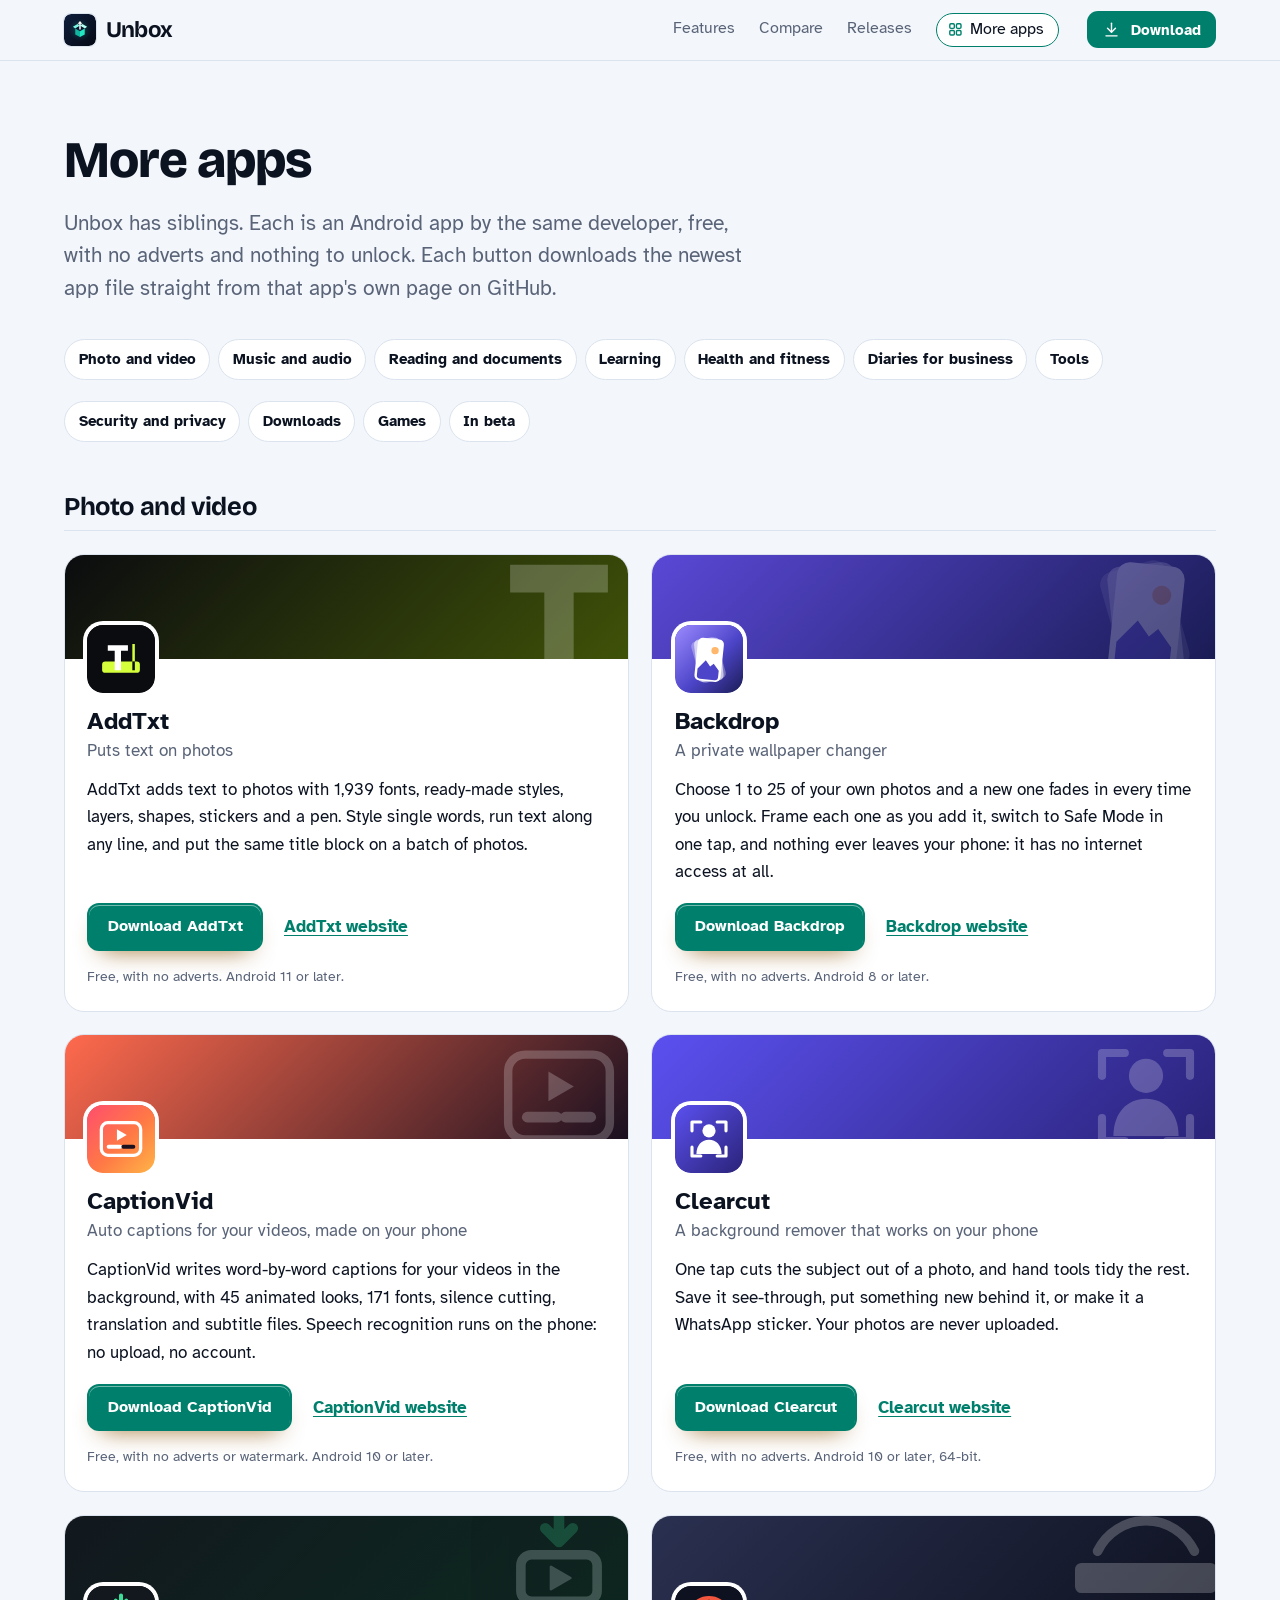
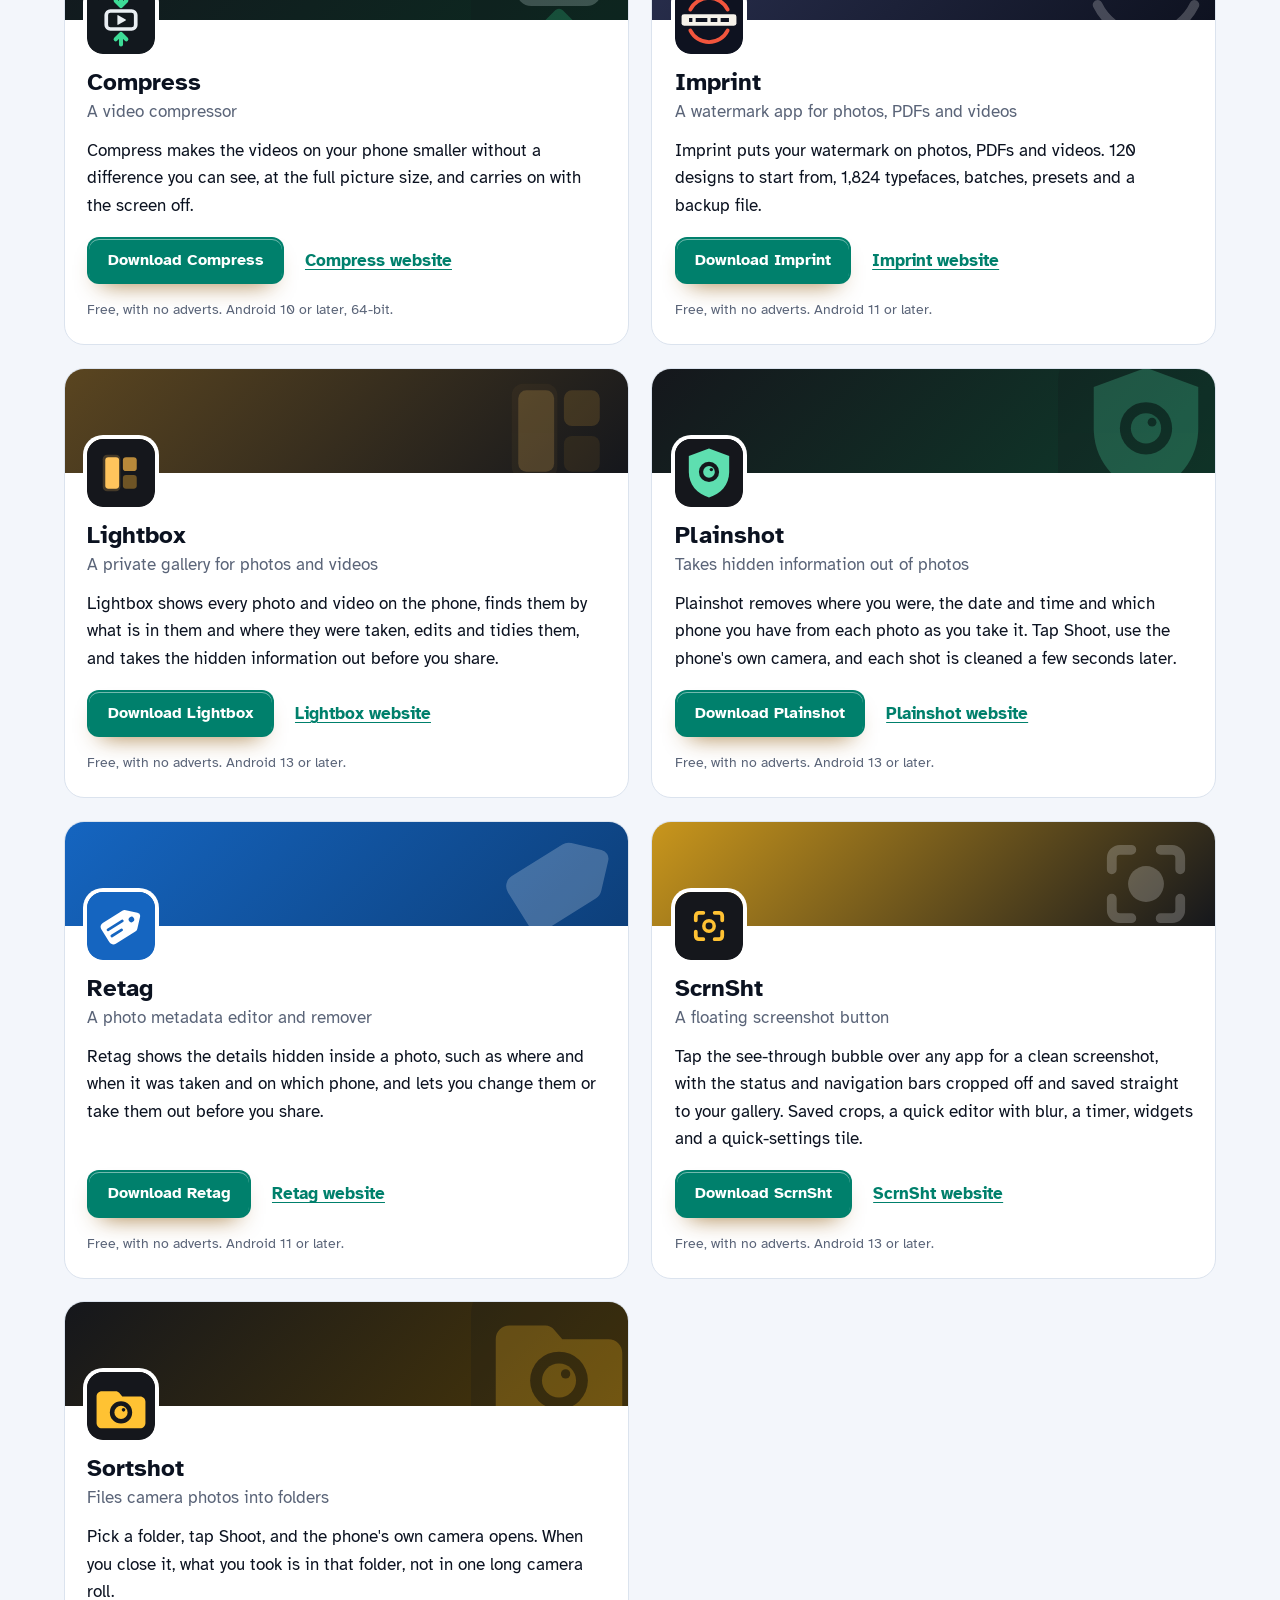
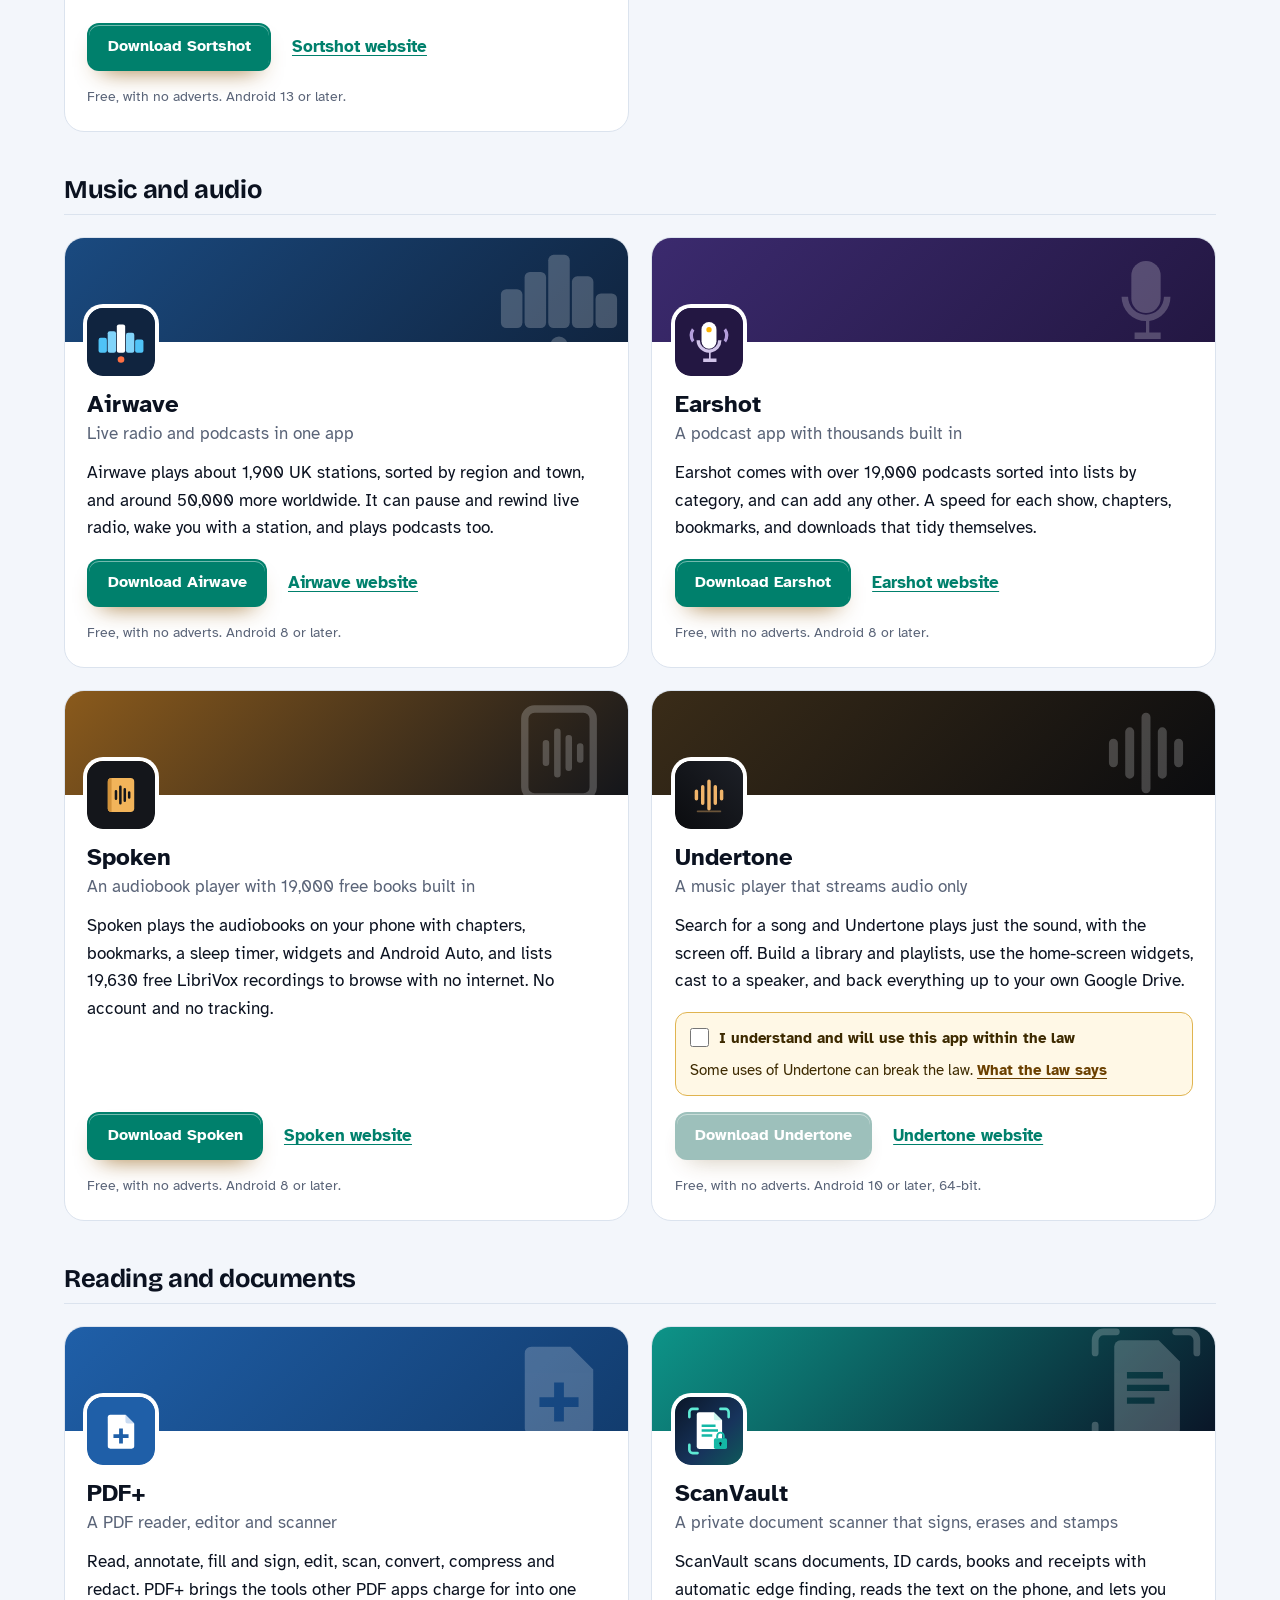
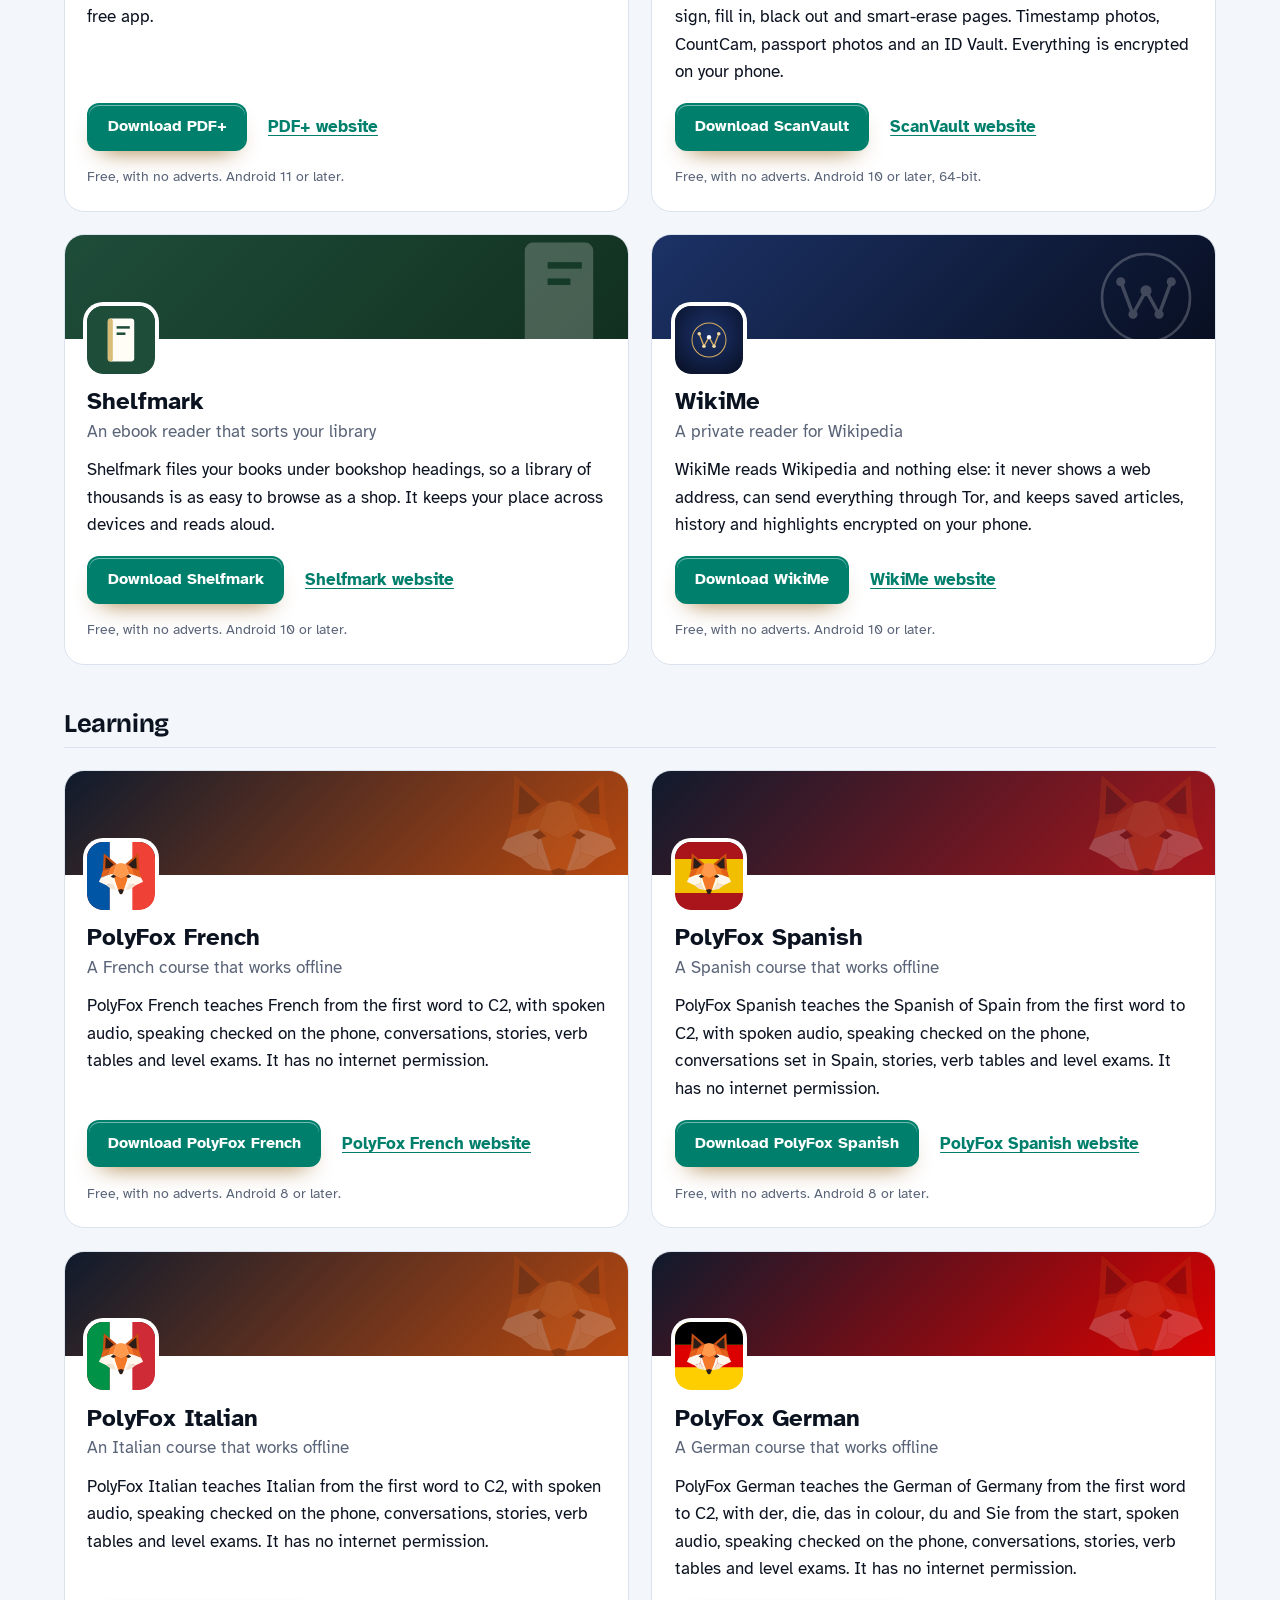
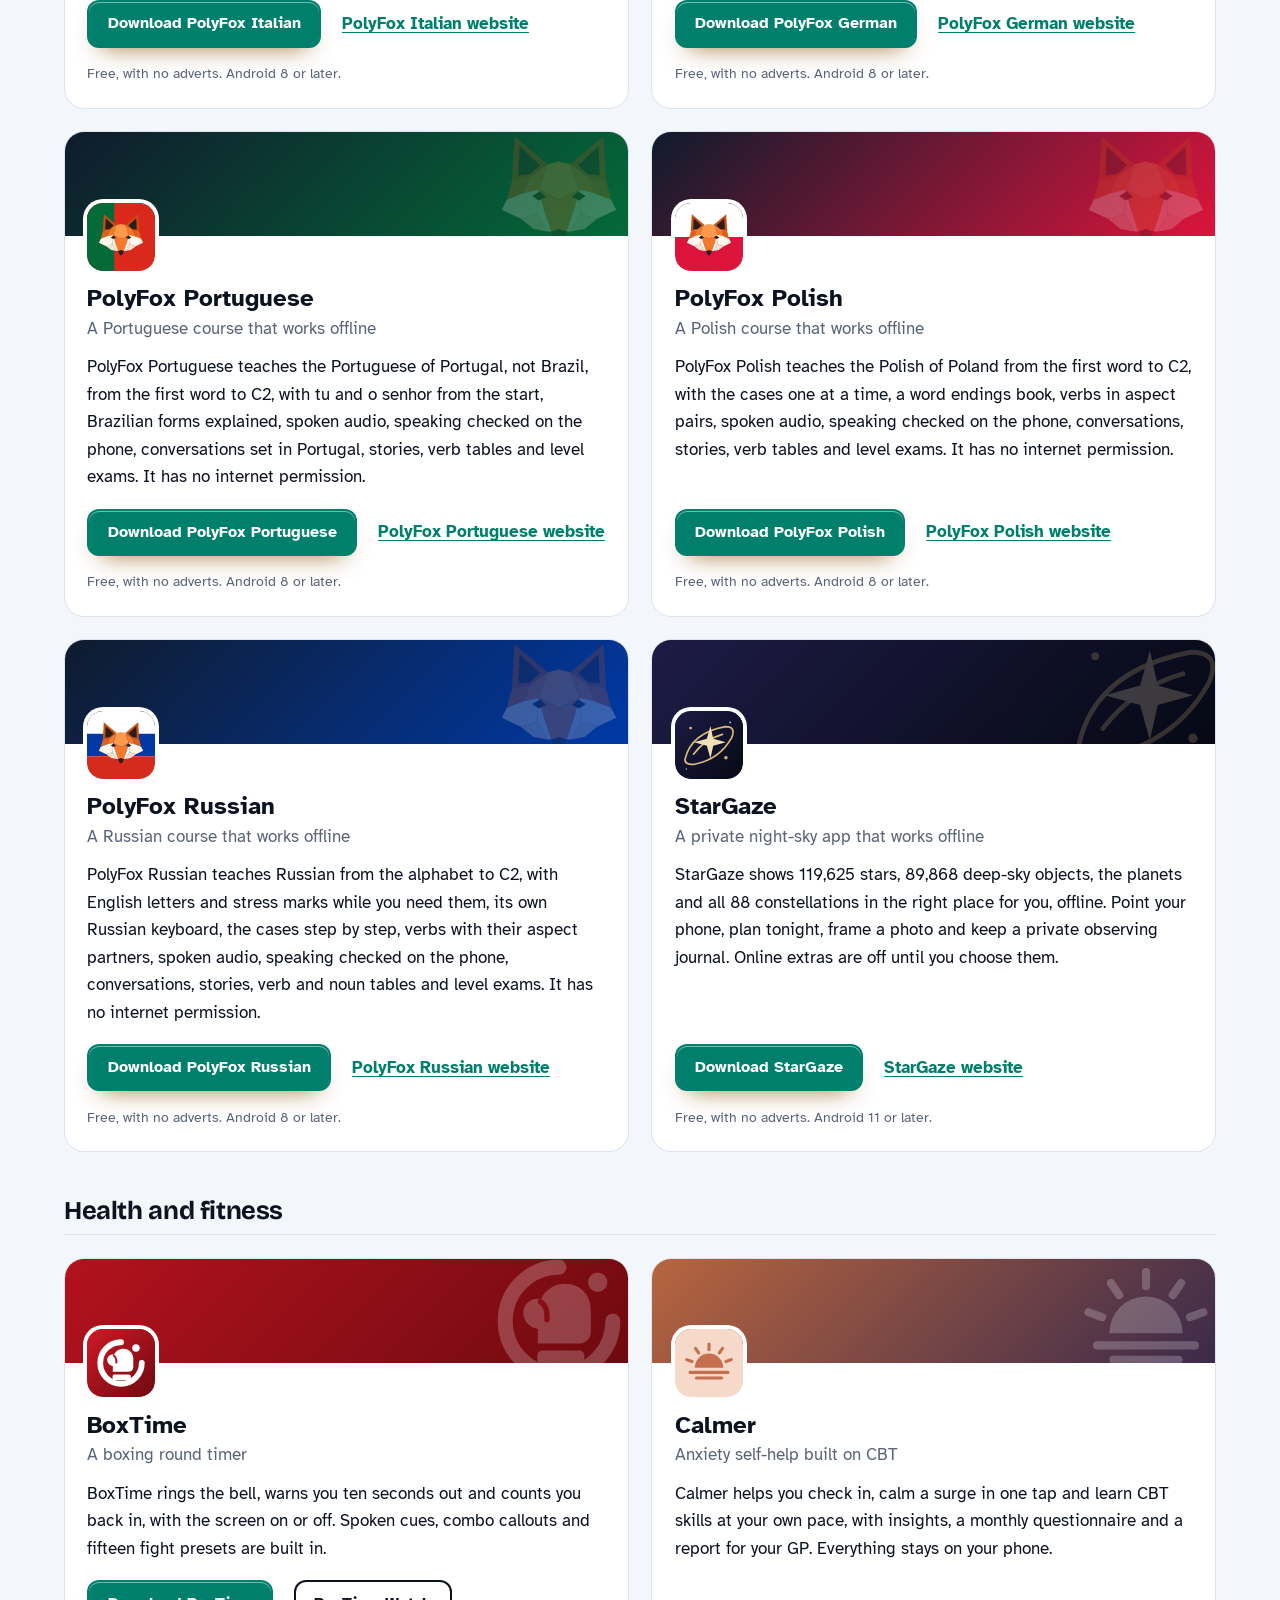
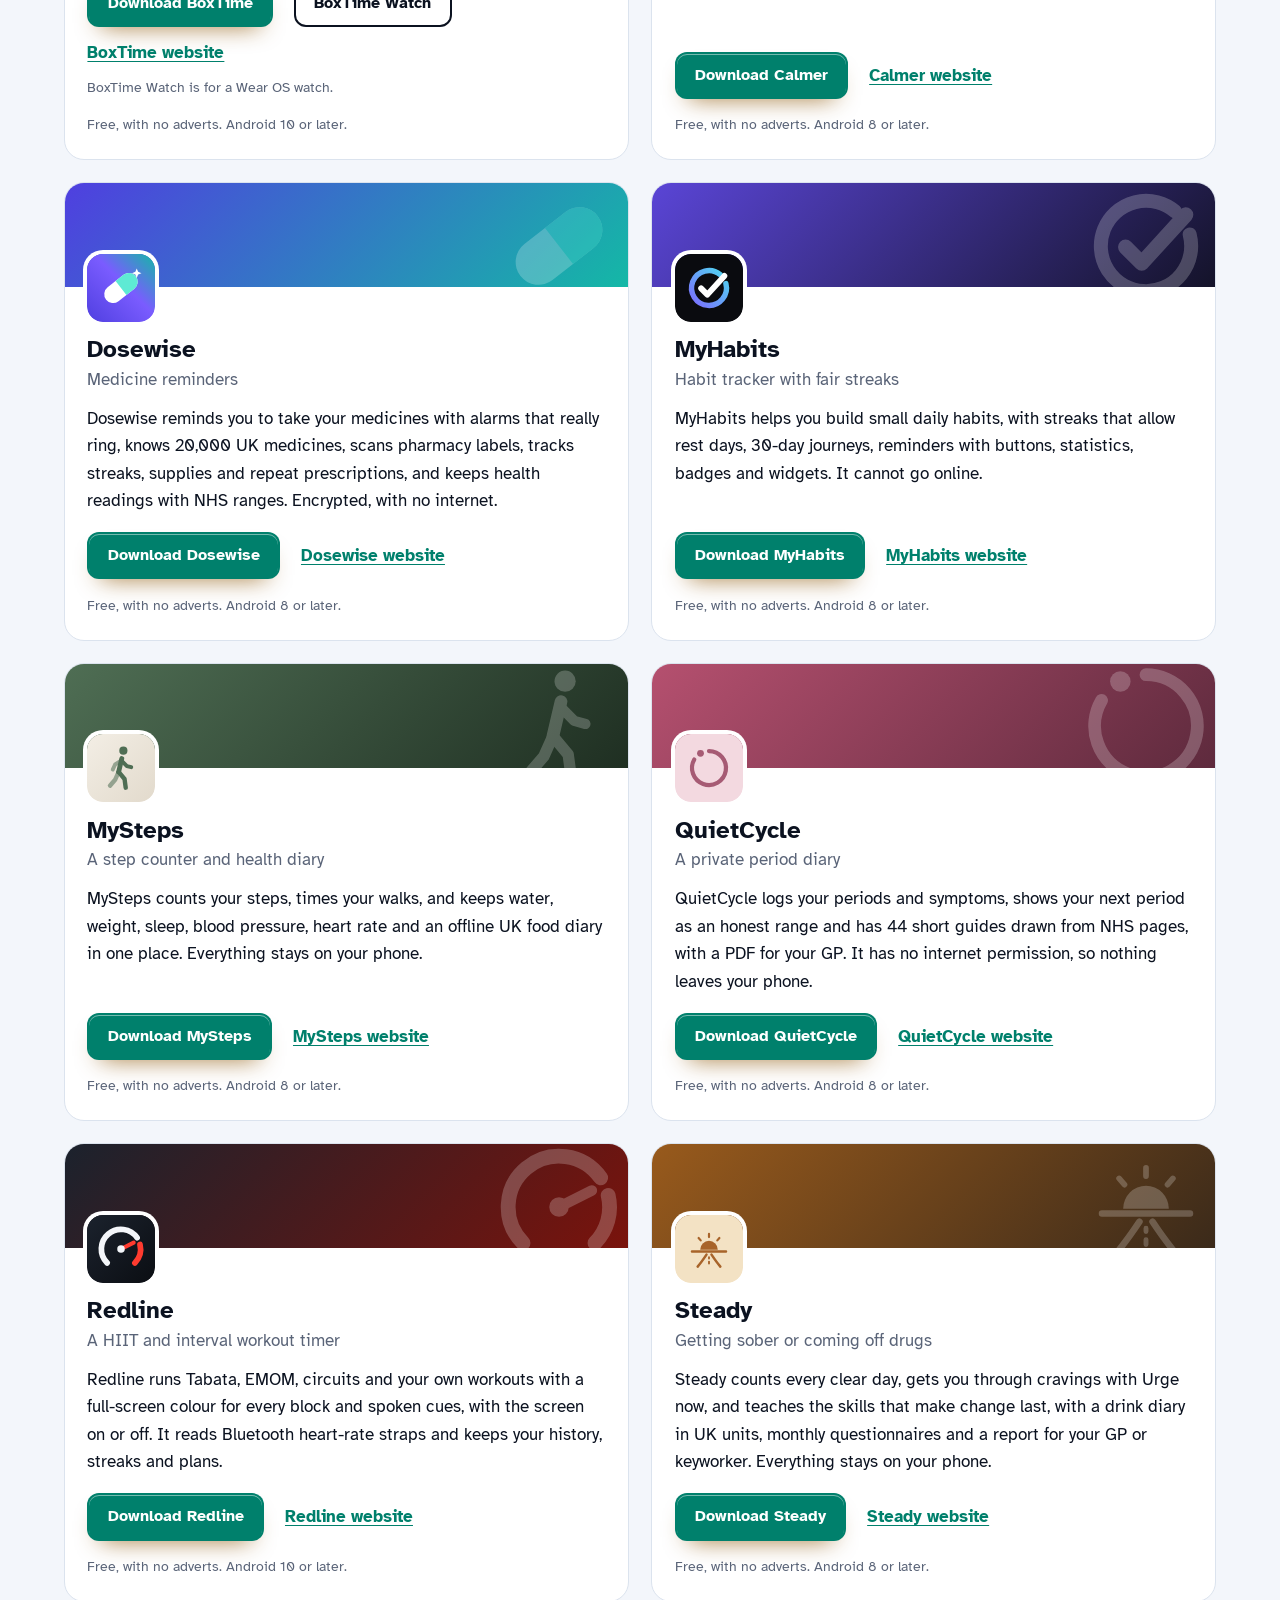
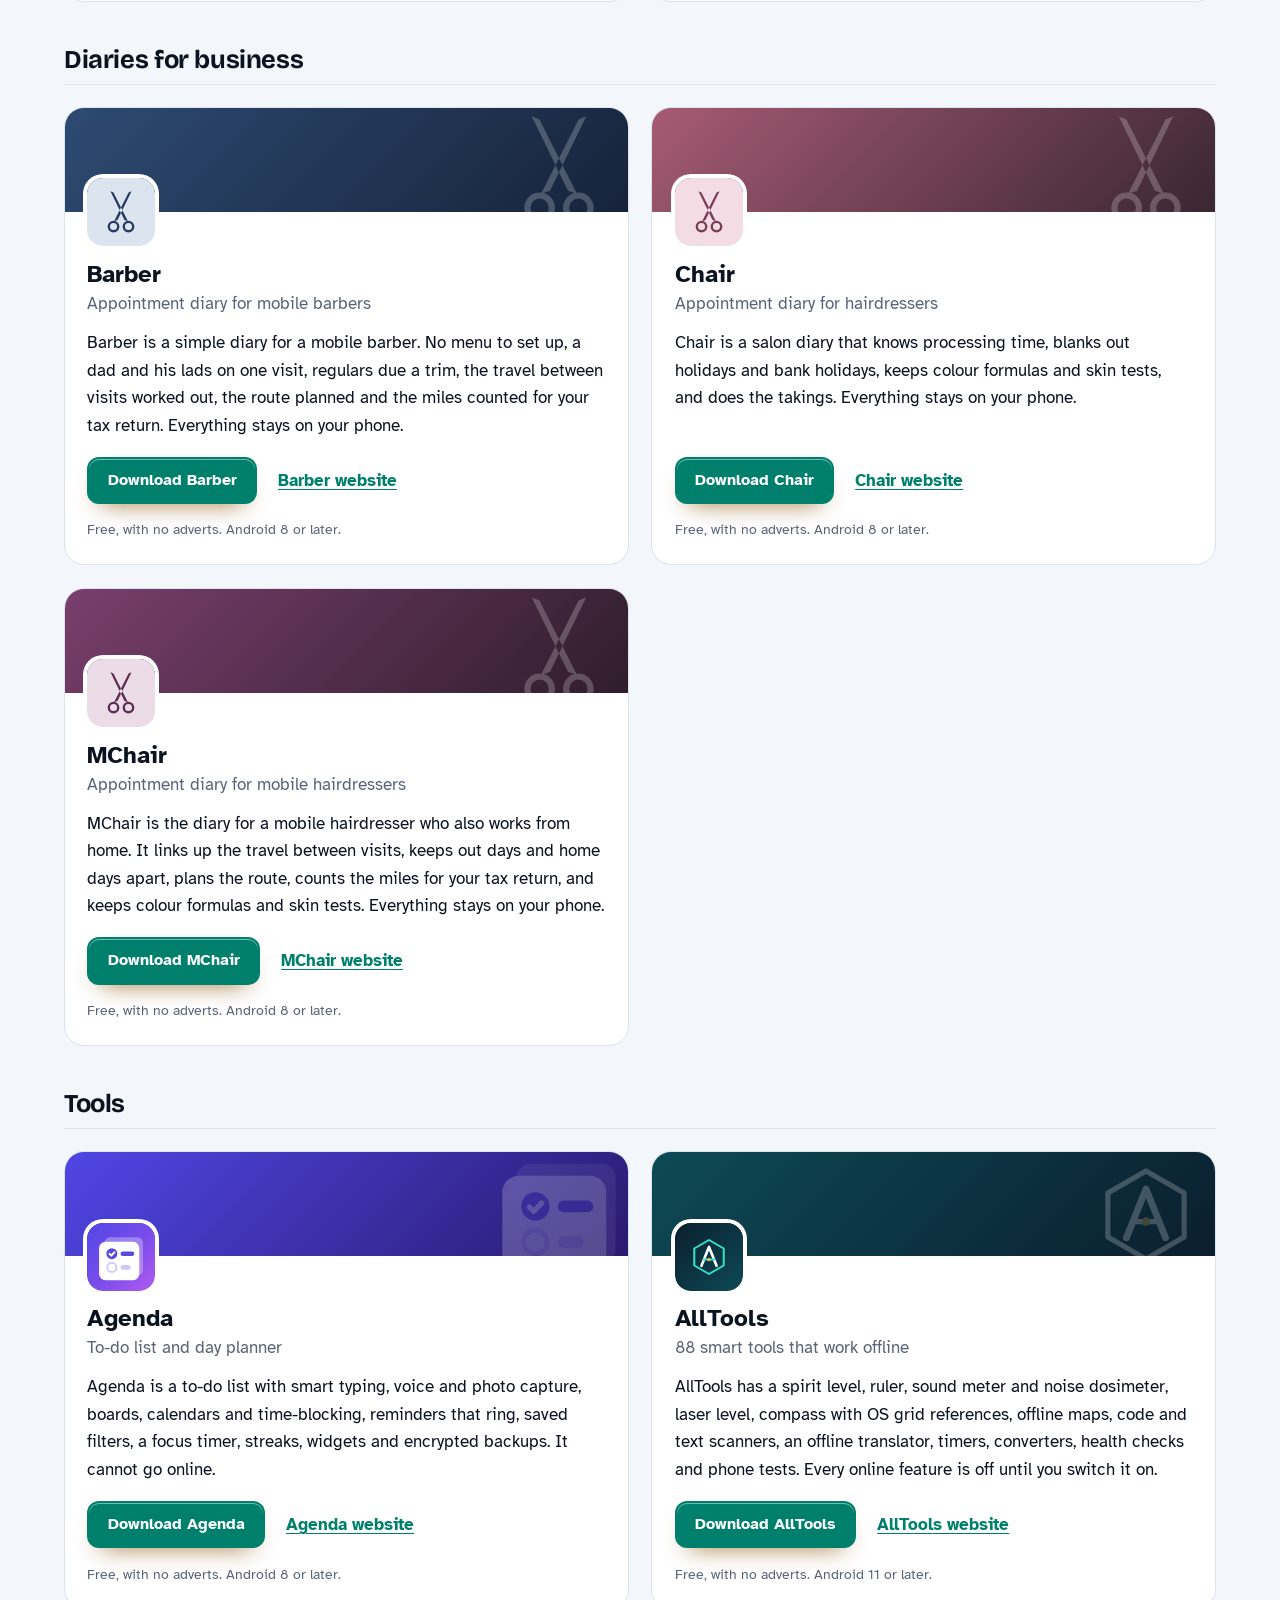
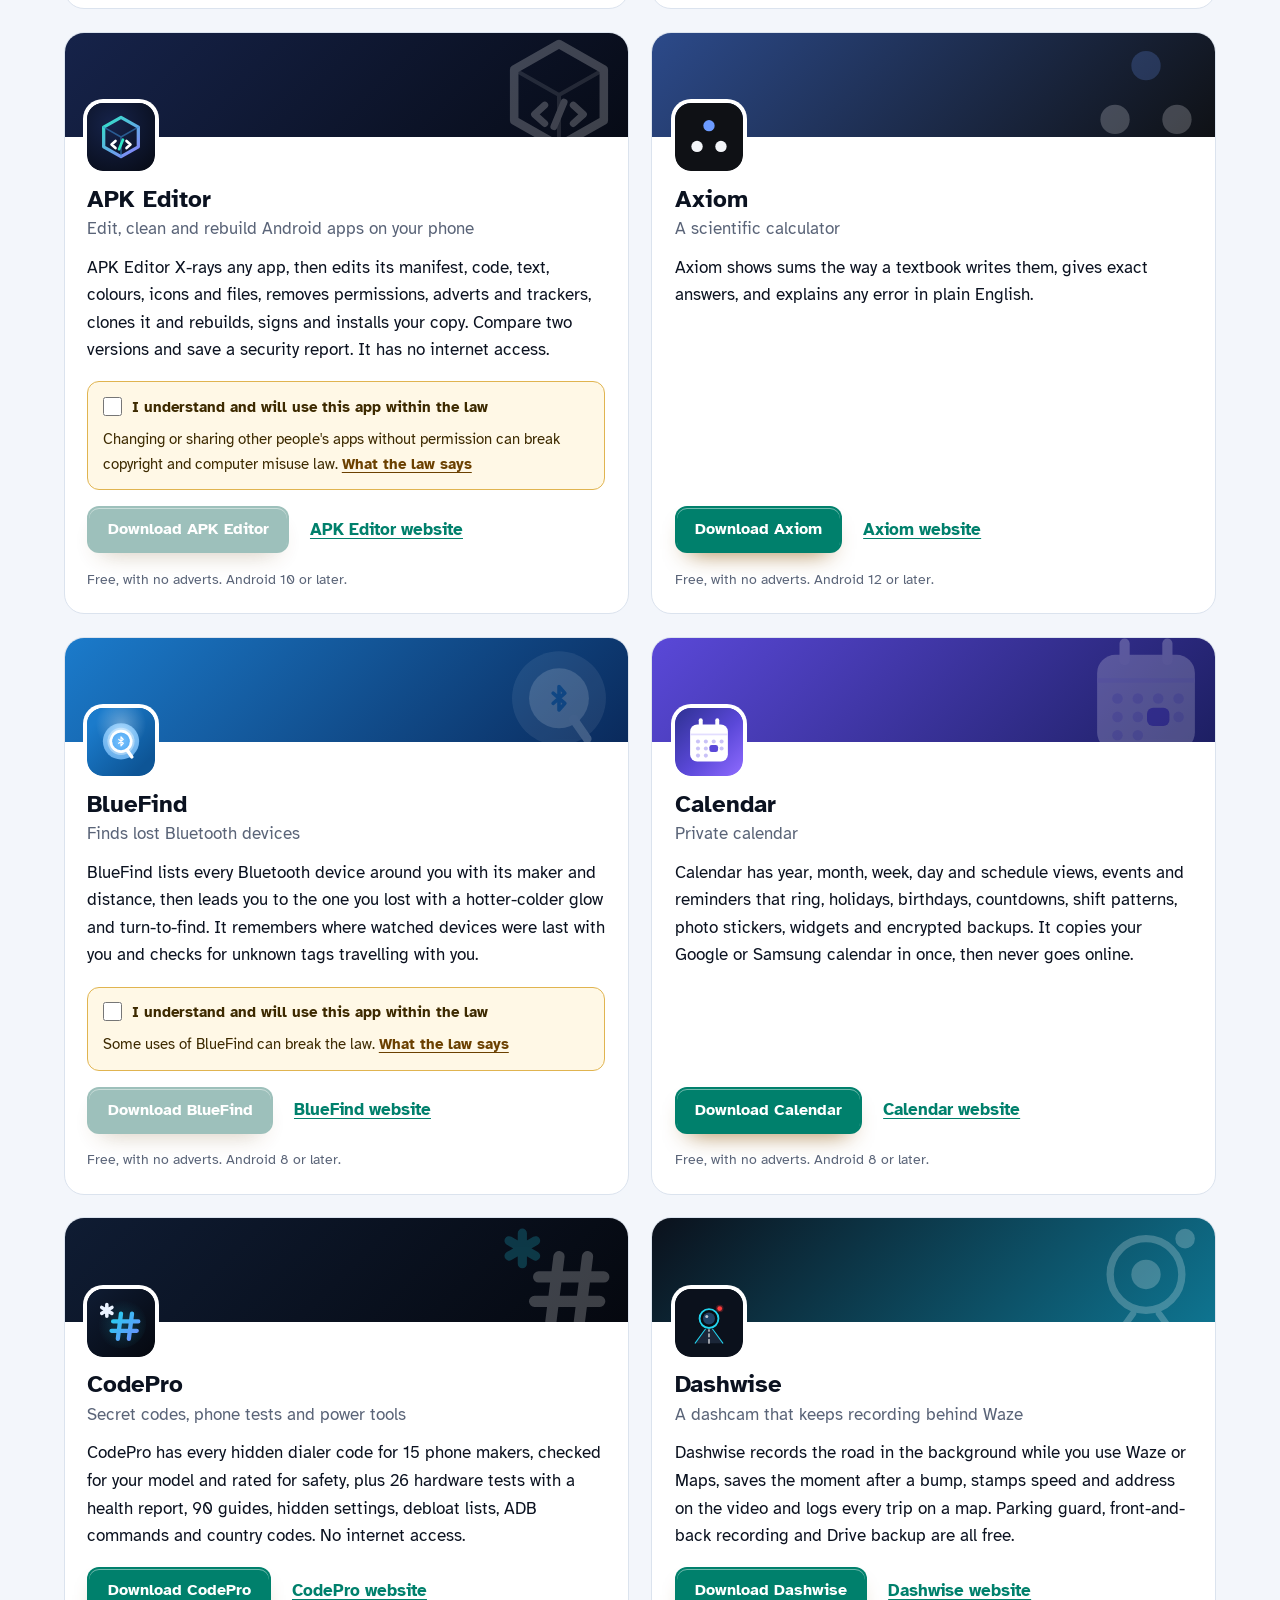
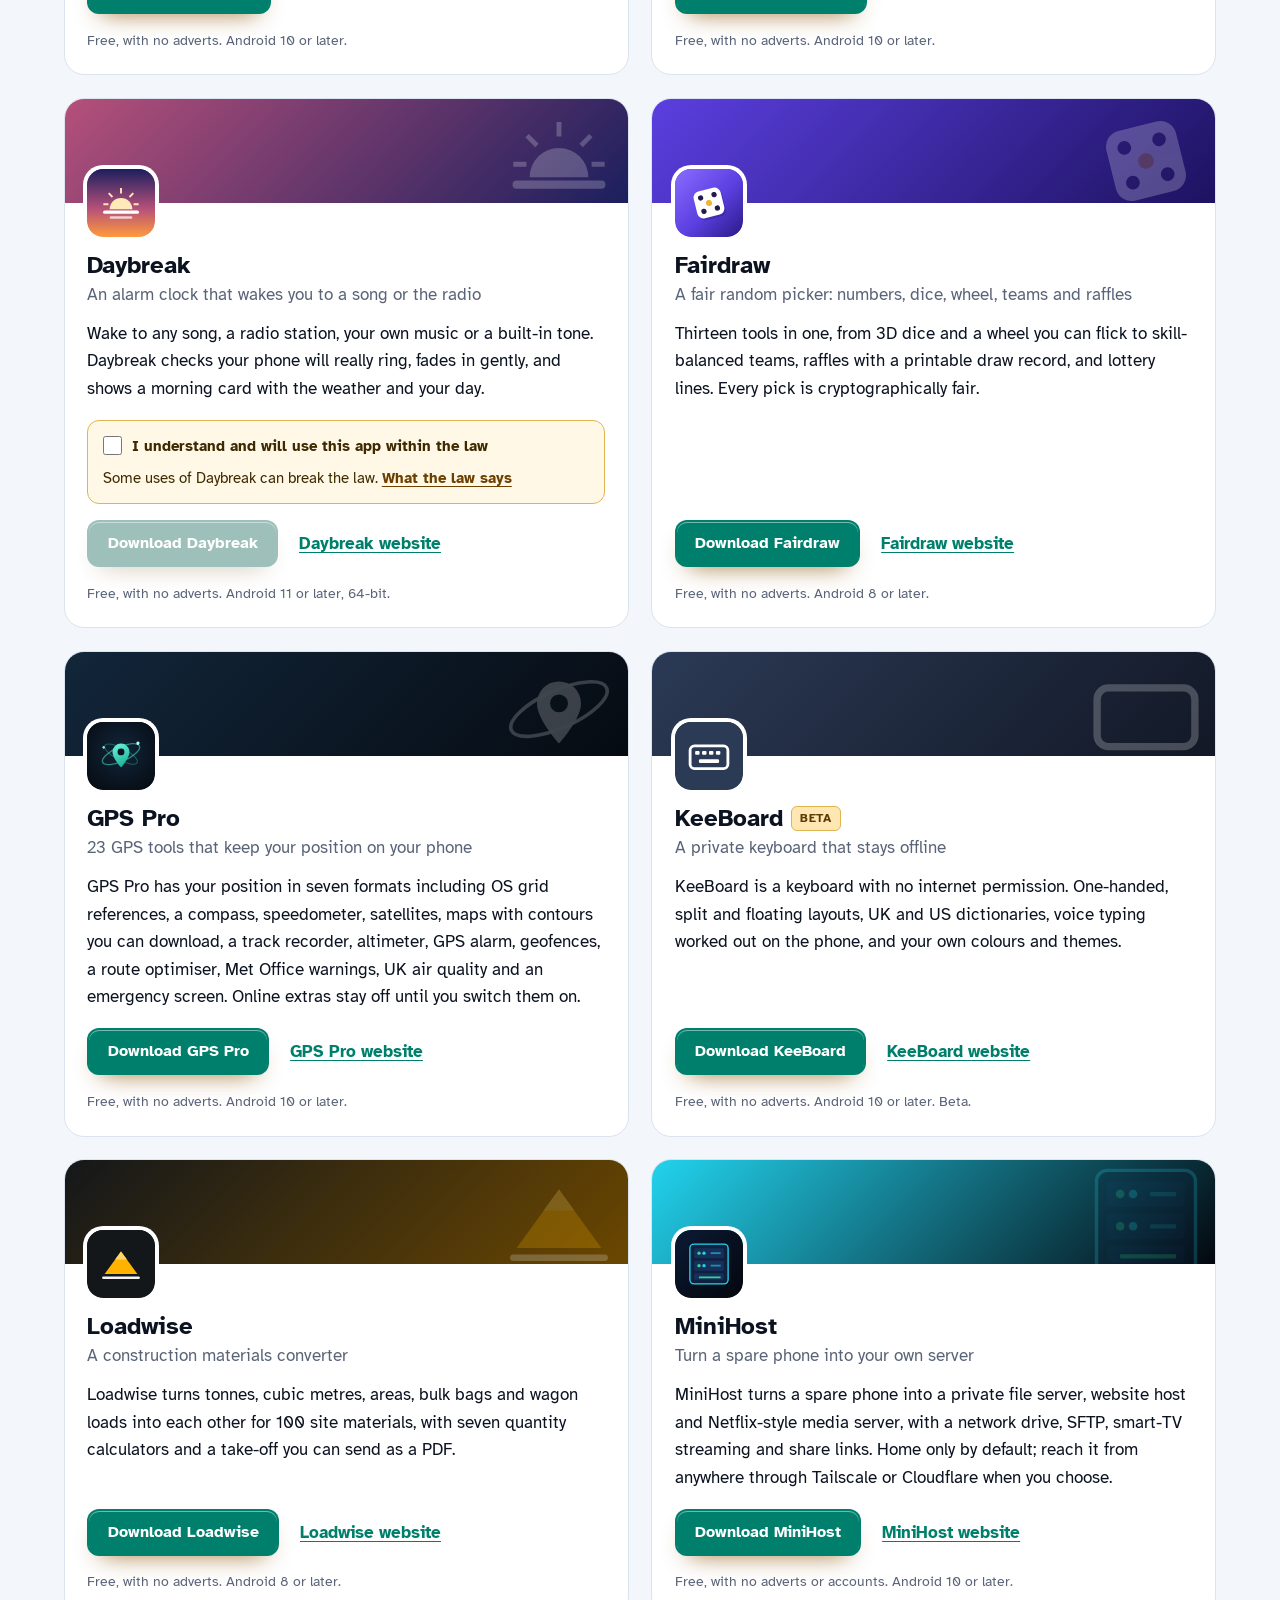
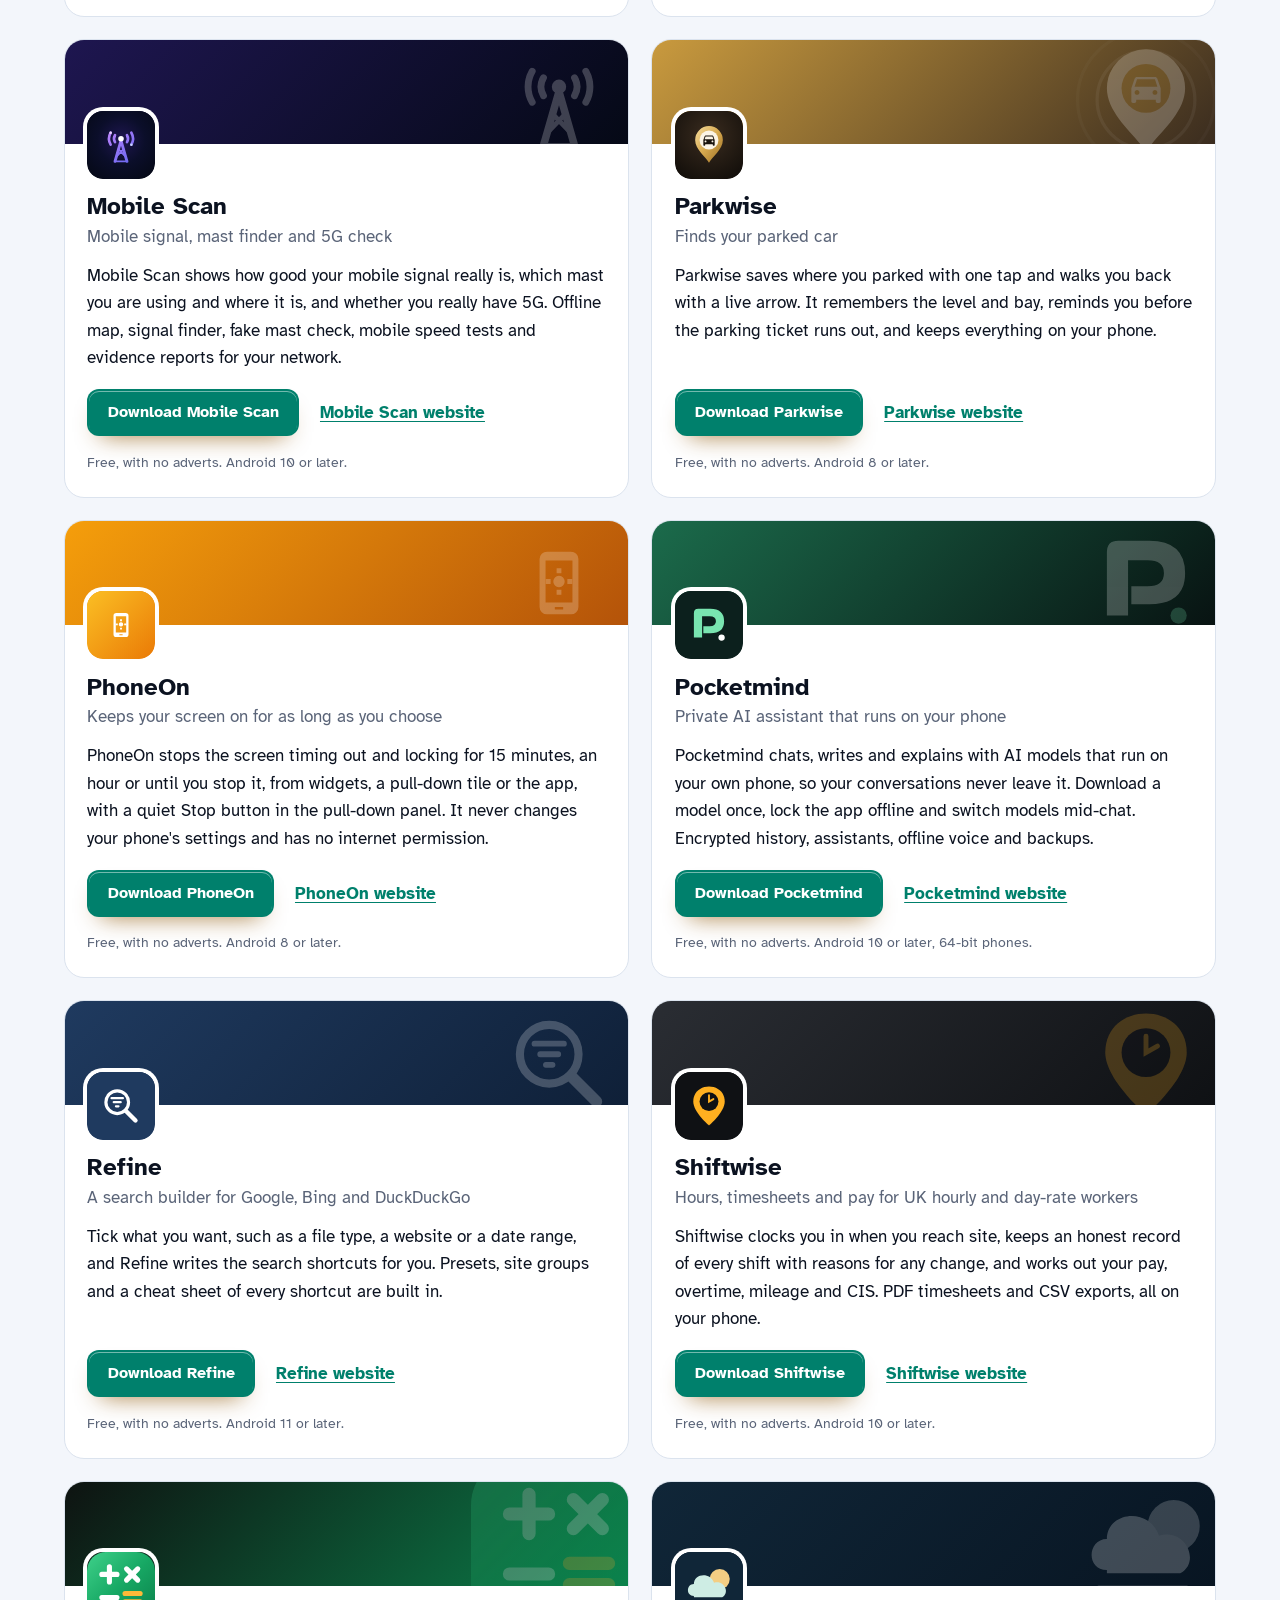
==== commit 30767e6d: "More apps: add APK Editor" ====
--- a/more-apps.html
+++ b/more-apps.html
@@ -4,7 +4,7 @@
 <meta charset="utf-8">
 <meta name="viewport" content="width=device-width, initial-scale=1">
 <title>More free Android apps from the maker of Unbox</title>
-<meta name="description" content="All 96 free Android apps from the maker of Unbox, in one list by category, each with its download and a link to its website.">
+<meta name="description" content="All 97 free Android apps from the maker of Unbox, in one list by category, each with its download and a link to its website.">
 <meta name="author" content="Jonathan Jackson">
 <link rel="canonical" href="https://customgpter.github.io/unbox/more-apps.html">
 <meta name="theme-color" content="#f3f6fb" media="(prefers-color-scheme: light)">
@@ -12,7 +12,7 @@
 <meta property="og:type" content="website">
 <meta property="og:site_name" content="Unbox">
 <meta property="og:title" content="More free Android apps from the maker of Unbox">
-<meta property="og:description" content="All 96 free Android apps from the maker of Unbox, in one list by category, each with its download and a link to its website.">
+<meta property="og:description" content="All 97 free Android apps from the maker of Unbox, in one list by category, each with its download and a link to its website.">
 <meta property="og:url" content="https://customgpter.github.io/unbox/more-apps.html">
 <meta property="og:image" content="https://customgpter.github.io/unbox/assets/og.png">
 <meta property="og:image:width" content="1200">
@@ -26,7 +26,7 @@
 <link rel="preload" href="./assets/fonts/atkinson-hyperlegible-latin-400-normal.woff2" as="font" type="font/woff2" crossorigin>
 <link rel="stylesheet" href="./assets/site.css?v=1">
 <link rel="stylesheet" href="./assets/house.css?v=1">
-<script type="application/ld+json">{"@context":"https://schema.org","@type":"ItemList","name":"Apps from the maker of Unbox","url":"https://customgpter.github.io/unbox/more-apps.html","itemListElement":[{"@type":"ListItem","position":1,"name":"AddTxt","url":"https://customgpter.github.io/addtxt/"},{"@type":"ListItem","position":2,"name":"Backdrop","url":"https://customgpter.github.io/backdrop/"},{"@type":"ListItem","position":3,"name":"CaptionVid","url":"https://customgpter.github.io/captionvid/"},{"@type":"ListItem","position":4,"name":"Clearcut","url":"https://customgpter.github.io/clearcut/"},{"@type":"ListItem","position":5,"name":"Compress","url":"https://customgpter.github.io/compress/"},{"@type":"ListItem","position":6,"name":"Imprint","url":"https://customgpter.github.io/imprint/"},{"@type":"ListItem","position":7,"name":"Lightbox","url":"https://customgpter.github.io/lightbox/"},{"@type":"ListItem","position":8,"name":"Plainshot","url":"https://customgpter.github.io/plainshot/"},{"@type":"ListItem","position":9,"name":"Retag","url":"https://customgpter.github.io/retag/"},{"@type":"ListItem","position":10,"name":"ScrnSht","url":"https://customgpter.github.io/scrnsht/"},{"@type":"ListItem","position":11,"name":"Sortshot","url":"https://customgpter.github.io/sortshot/"},{"@type":"ListItem","position":12,"name":"Airwave","url":"https://customgpter.github.io/airwave/"},{"@type":"ListItem","position":13,"name":"Earshot","url":"https://customgpter.github.io/earshot/"},{"@type":"ListItem","position":14,"name":"Spoken","url":"https://customgpter.github.io/spoken/"},{"@type":"ListItem","position":15,"name":"Undertone","url":"https://customgpter.github.io/undertone/"},{"@type":"ListItem","position":16,"name":"PDF+","url":"https://customgpter.github.io/pdfplus/"},{"@type":"ListItem","position":17,"name":"ScanVault","url":"https://customgpter.github.io/scanvault/"},{"@type":"ListItem","position":18,"name":"Shelfmark","url":"https://customgpter.github.io/shelfmark/"},{"@type":"ListItem","position":19,"name":"WikiMe","url":"https://customgpter.github.io/wikime/"},{"@type":"ListItem","position":20,"name":"PolyFox French","url":"https://customgpter.github.io/polyfox/"},{"@type":"ListItem","position":21,"name":"PolyFox Spanish","url":"https://customgpter.github.io/polyfox-spanish/"},{"@type":"ListItem","position":22,"name":"PolyFox Italian","url":"https://customgpter.github.io/polyfox-italian/"},{"@type":"ListItem","position":23,"name":"PolyFox German","url":"https://customgpter.github.io/polyfox-german/"},{"@type":"ListItem","position":24,"name":"PolyFox Portuguese","url":"https://customgpter.github.io/polyfox-portuguese/"},{"@type":"ListItem","position":25,"name":"PolyFox Polish","url":"https://customgpter.github.io/polyfox-polish/"},{"@type":"ListItem","position":26,"name":"PolyFox Russian","url":"https://customgpter.github.io/polyfox-russian/"},{"@type":"ListItem","position":27,"name":"StarGaze","url":"https://customgpter.github.io/stargaze/"},{"@type":"ListItem","position":28,"name":"BoxTime","url":"https://customgpter.github.io/boxtime/"},{"@type":"ListItem","position":29,"name":"Calmer","url":"https://customgpter.github.io/calmer/"},{"@type":"ListItem","position":30,"name":"Dosewise","url":"https://customgpter.github.io/dosewise/"},{"@type":"ListItem","position":31,"name":"MyHabits","url":"https://customgpter.github.io/myhabits/"},{"@type":"ListItem","position":32,"name":"MySteps","url":"https://customgpter.github.io/mysteps/"},{"@type":"ListItem","position":33,"name":"QuietCycle","url":"https://customgpter.github.io/quietcycle/"},{"@type":"ListItem","position":34,"name":"Redline","url":"https://customgpter.github.io/redline/"},{"@type":"ListItem","position":35,"name":"Steady","url":"https://customgpter.github.io/steady/"},{"@type":"ListItem","position":36,"name":"Barber","url":"https://customgpter.github.io/barber/"},{"@type":"ListItem","position":37,"name":"Chair","url":"https://customgpter.github.io/chair/"},{"@type":"ListItem","position":38,"name":"MChair","url":"https://customgpter.github.io/mchair/"},{"@type":"ListItem","position":39,"name":"Agenda","url":"https://customgpter.github.io/agenda/"},{"@type":"ListItem","position":40,"name":"AllTools","url":"https://customgpter.github.io/alltools/"},{"@type":"ListItem","position":41,"name":"Axiom","url":"https://customgpter.github.io/axiom/"},{"@type":"ListItem","position":42,"name":"BlueFind","url":"https://customgpter.github.io/bluefind/"},{"@type":"ListItem","position":43,"name":"Calendar","url":"https://customgpter.github.io/calendar/"},{"@type":"ListItem","position":44,"name":"CodePro","url":"https://customgpter.github.io/codepro/"},{"@type":"ListItem","position":45,"name":"Dashwise","url":"https://customgpter.github.io/dashwise/"},{"@type":"ListItem","position":46,"name":"Daybreak","url":"https://customgpter.github.io/daybreak/"},{"@type":"ListItem","position":47,"name":"Fairdraw","url":"https://customgpter.github.io/fairdraw/"},{"@type":"ListItem","position":48,"name":"GPS Pro","url":"https://customgpter.github.io/gpspro/"},{"@type":"ListItem","position":49,"name":"KeeBoard","url":"https://customgpter.github.io/keeboard/"},{"@type":"ListItem","position":50,"name":"Loadwise","url":"https://customgpter.github.io/loadwise/"},{"@type":"ListItem","position":51,"name":"MiniHost","url":"https://customgpter.github.io/minihost/"},{"@type":"ListItem","position":52,"name":"Mobile Scan","url":"https://customgpter.github.io/mobilescan/"},{"@type":"ListItem","position":53,"name":"Parkwise","url":"https://customgpter.github.io/parkwise/"},{"@type":"ListItem","position":54,"name":"PhoneOn","url":"https://customgpter.github.io/phoneon/"},{"@type":"ListItem","position":55,"name":"Pocketmind","url":"https://customgpter.github.io/pocketmind/"},{"@type":"ListItem","position":56,"name":"Refine","url":"https://customgpter.github.io/refine/"},{"@type":"ListItem","position":57,"name":"Shiftwise","url":"https://customgpter.github.io/shiftwise/"},{"@type":"ListItem","position":58,"name":"SimpleCalc","url":"https://customgpter.github.io/simplecalc/"},{"@type":"ListItem","position":59,"name":"Skyline","url":"https://customgpter.github.io/skyline/"},{"@type":"ListItem","position":60,"name":"Slipway","url":"https://customgpter.github.io/slipway/"},{"@type":"ListItem","position":61,"name":"Tagger","url":"https://customgpter.github.io/tagger/"},{"@type":"ListItem","position":62,"name":"TotalClean","url":"https://customgpter.github.io/totalclean/"},{"@type":"ListItem","position":63,"name":"TVLink","url":"https://customgpter.github.io/tvlink/"},{"@type":"ListItem","position":64,"name":"Unbox","url":"https://customgpter.github.io/unbox/"},{"@type":"ListItem","position":65,"name":"WhatsKeep","url":"https://customgpter.github.io/whatskeep/"},{"@type":"ListItem","position":66,"name":"WiFi Scan","url":"https://customgpter.github.io/wifiscan/"},{"@type":"ListItem","position":67,"name":"Auditly","url":"https://customgpter.github.io/auditly/"},{"@type":"ListItem","position":68,"name":"Backchannel","url":"https://customgpter.github.io/backchannel/"},{"@type":"ListItem","position":69,"name":"ENotes","url":"https://customgpter.github.io/enotes/"},{"@type":"ListItem","position":70,"name":"FindMe","url":"https://customgpter.github.io/findme/"},{"@type":"ListItem","position":71,"name":"iLock","url":"https://customgpter.github.io/ilock/"},{"@type":"ListItem","position":72,"name":"ImSafe","url":"https://customgpter.github.io/imsafe/"},{"@type":"ListItem","position":73,"name":"IShred","url":"https://customgpter.github.io/ishred/"},{"@type":"ListItem","position":74,"name":"LockBox","url":"https://customgpter.github.io/lockbox/"},{"@type":"ListItem","position":75,"name":"PassVault","url":"https://customgpter.github.io/passvault/"},{"@type":"ListItem","position":76,"name":"SpyFind","url":"https://customgpter.github.io/spyfind/"},{"@type":"ListItem","position":77,"name":"TextWipe","url":"https://customgpter.github.io/textwipe/"},{"@type":"ListItem","position":78,"name":"Tracewire","url":"https://customgpter.github.io/tracewire/"},{"@type":"ListItem","position":79,"name":"Vigil","url":"https://customgpter.github.io/vigil/"},{"@type":"ListItem","position":80,"name":"Grab","url":"https://customgpter.github.io/grab/"},{"@type":"ListItem","position":81,"name":"Swarm","url":"https://customgpter.github.io/swarm/"},{"@type":"ListItem","position":82,"name":"Plane Games","url":"https://customgpter.github.io/plane-games/"},{"@type":"ListItem","position":83,"name":"Ninefold","url":"https://customgpter.github.io/ninefold/"},{"@type":"ListItem","position":84,"name":"Cubewise","url":"https://customgpter.github.io/cubewise/"},{"@type":"ListItem","position":85,"name":"Tilewise","url":"https://customgpter.github.io/tilewise/"},{"@type":"ListItem","position":86,"name":"Letterwise","url":"https://customgpter.github.io/letterwise/"},{"@type":"ListItem","position":87,"name":"Kingside","url":"https://customgpter.github.io/kingside/"},{"@type":"ListItem","position":88,"name":"Deckhand","url":"https://customgpter.github.io/deckhand/"},{"@type":"ListItem","position":89,"name":"SNESForge","url":"https://customgpter.github.io/snesforge/"},{"@type":"ListItem","position":90,"name":"Fame Boy","url":"https://customgpter.github.io/fameboy/"},{"@type":"ListItem","position":91,"name":"PSPPro","url":"https://customgpter.github.io/psppro/"},{"@type":"ListItem","position":92,"name":"QVR","url":"https://customgpter.github.io/qvr/"},{"@type":"ListItem","position":93,"name":"QVR Watch","url":"https://customgpter.github.io/qvr-watch/"},{"@type":"ListItem","position":94,"name":"QVRLite","url":"https://customgpter.github.io/qvrlite/"},{"@type":"ListItem","position":95,"name":"Onionz","url":"https://customgpter.github.io/onionz/"},{"@type":"ListItem","position":96,"name":"OnionzWeb","url":"https://customgpter.github.io/onionzweb/"}]}</script>
+<script type="application/ld+json">{"@context":"https://schema.org","@type":"ItemList","name":"Apps from the maker of Unbox","url":"https://customgpter.github.io/unbox/more-apps.html","itemListElement":[{"@type":"ListItem","position":1,"name":"AddTxt","url":"https://customgpter.github.io/addtxt/"},{"@type":"ListItem","position":2,"name":"Backdrop","url":"https://customgpter.github.io/backdrop/"},{"@type":"ListItem","position":3,"name":"CaptionVid","url":"https://customgpter.github.io/captionvid/"},{"@type":"ListItem","position":4,"name":"Clearcut","url":"https://customgpter.github.io/clearcut/"},{"@type":"ListItem","position":5,"name":"Compress","url":"https://customgpter.github.io/compress/"},{"@type":"ListItem","position":6,"name":"Imprint","url":"https://customgpter.github.io/imprint/"},{"@type":"ListItem","position":7,"name":"Lightbox","url":"https://customgpter.github.io/lightbox/"},{"@type":"ListItem","position":8,"name":"Plainshot","url":"https://customgpter.github.io/plainshot/"},{"@type":"ListItem","position":9,"name":"Retag","url":"https://customgpter.github.io/retag/"},{"@type":"ListItem","position":10,"name":"ScrnSht","url":"https://customgpter.github.io/scrnsht/"},{"@type":"ListItem","position":11,"name":"Sortshot","url":"https://customgpter.github.io/sortshot/"},{"@type":"ListItem","position":12,"name":"Airwave","url":"https://customgpter.github.io/airwave/"},{"@type":"ListItem","position":13,"name":"Earshot","url":"https://customgpter.github.io/earshot/"},{"@type":"ListItem","position":14,"name":"Spoken","url":"https://customgpter.github.io/spoken/"},{"@type":"ListItem","position":15,"name":"Undertone","url":"https://customgpter.github.io/undertone/"},{"@type":"ListItem","position":16,"name":"PDF+","url":"https://customgpter.github.io/pdfplus/"},{"@type":"ListItem","position":17,"name":"ScanVault","url":"https://customgpter.github.io/scanvault/"},{"@type":"ListItem","position":18,"name":"Shelfmark","url":"https://customgpter.github.io/shelfmark/"},{"@type":"ListItem","position":19,"name":"WikiMe","url":"https://customgpter.github.io/wikime/"},{"@type":"ListItem","position":20,"name":"PolyFox French","url":"https://customgpter.github.io/polyfox/"},{"@type":"ListItem","position":21,"name":"PolyFox Spanish","url":"https://customgpter.github.io/polyfox-spanish/"},{"@type":"ListItem","position":22,"name":"PolyFox Italian","url":"https://customgpter.github.io/polyfox-italian/"},{"@type":"ListItem","position":23,"name":"PolyFox German","url":"https://customgpter.github.io/polyfox-german/"},{"@type":"ListItem","position":24,"name":"PolyFox Portuguese","url":"https://customgpter.github.io/polyfox-portuguese/"},{"@type":"ListItem","position":25,"name":"PolyFox Polish","url":"https://customgpter.github.io/polyfox-polish/"},{"@type":"ListItem","position":26,"name":"PolyFox Russian","url":"https://customgpter.github.io/polyfox-russian/"},{"@type":"ListItem","position":27,"name":"StarGaze","url":"https://customgpter.github.io/stargaze/"},{"@type":"ListItem","position":28,"name":"BoxTime","url":"https://customgpter.github.io/boxtime/"},{"@type":"ListItem","position":29,"name":"Calmer","url":"https://customgpter.github.io/calmer/"},{"@type":"ListItem","position":30,"name":"Dosewise","url":"https://customgpter.github.io/dosewise/"},{"@type":"ListItem","position":31,"name":"MyHabits","url":"https://customgpter.github.io/myhabits/"},{"@type":"ListItem","position":32,"name":"MySteps","url":"https://customgpter.github.io/mysteps/"},{"@type":"ListItem","position":33,"name":"QuietCycle","url":"https://customgpter.github.io/quietcycle/"},{"@type":"ListItem","position":34,"name":"Redline","url":"https://customgpter.github.io/redline/"},{"@type":"ListItem","position":35,"name":"Steady","url":"https://customgpter.github.io/steady/"},{"@type":"ListItem","position":36,"name":"Barber","url":"https://customgpter.github.io/barber/"},{"@type":"ListItem","position":37,"name":"Chair","url":"https://customgpter.github.io/chair/"},{"@type":"ListItem","position":38,"name":"MChair","url":"https://customgpter.github.io/mchair/"},{"@type":"ListItem","position":39,"name":"Agenda","url":"https://customgpter.github.io/agenda/"},{"@type":"ListItem","position":40,"name":"AllTools","url":"https://customgpter.github.io/alltools/"},{"@type":"ListItem","position":41,"name":"APK Editor","url":"https://customgpter.github.io/apkeditor/"},{"@type":"ListItem","position":42,"name":"Axiom","url":"https://customgpter.github.io/axiom/"},{"@type":"ListItem","position":43,"name":"BlueFind","url":"https://customgpter.github.io/bluefind/"},{"@type":"ListItem","position":44,"name":"Calendar","url":"https://customgpter.github.io/calendar/"},{"@type":"ListItem","position":45,"name":"CodePro","url":"https://customgpter.github.io/codepro/"},{"@type":"ListItem","position":46,"name":"Dashwise","url":"https://customgpter.github.io/dashwise/"},{"@type":"ListItem","position":47,"name":"Daybreak","url":"https://customgpter.github.io/daybreak/"},{"@type":"ListItem","position":48,"name":"Fairdraw","url":"https://customgpter.github.io/fairdraw/"},{"@type":"ListItem","position":49,"name":"GPS Pro","url":"https://customgpter.github.io/gpspro/"},{"@type":"ListItem","position":50,"name":"KeeBoard","url":"https://customgpter.github.io/keeboard/"},{"@type":"ListItem","position":51,"name":"Loadwise","url":"https://customgpter.github.io/loadwise/"},{"@type":"ListItem","position":52,"name":"MiniHost","url":"https://customgpter.github.io/minihost/"},{"@type":"ListItem","position":53,"name":"Mobile Scan","url":"https://customgpter.github.io/mobilescan/"},{"@type":"ListItem","position":54,"name":"Parkwise","url":"https://customgpter.github.io/parkwise/"},{"@type":"ListItem","position":55,"name":"PhoneOn","url":"https://customgpter.github.io/phoneon/"},{"@type":"ListItem","position":56,"name":"Pocketmind","url":"https://customgpter.github.io/pocketmind/"},{"@type":"ListItem","position":57,"name":"Refine","url":"https://customgpter.github.io/refine/"},{"@type":"ListItem","position":58,"name":"Shiftwise","url":"https://customgpter.github.io/shiftwise/"},{"@type":"ListItem","position":59,"name":"SimpleCalc","url":"https://customgpter.github.io/simplecalc/"},{"@type":"ListItem","position":60,"name":"Skyline","url":"https://customgpter.github.io/skyline/"},{"@type":"ListItem","position":61,"name":"Slipway","url":"https://customgpter.github.io/slipway/"},{"@type":"ListItem","position":62,"name":"Tagger","url":"https://customgpter.github.io/tagger/"},{"@type":"ListItem","position":63,"name":"TotalClean","url":"https://customgpter.github.io/totalclean/"},{"@type":"ListItem","position":64,"name":"TVLink","url":"https://customgpter.github.io/tvlink/"},{"@type":"ListItem","position":65,"name":"Unbox","url":"https://customgpter.github.io/unbox/"},{"@type":"ListItem","position":66,"name":"WhatsKeep","url":"https://customgpter.github.io/whatskeep/"},{"@type":"ListItem","position":67,"name":"WiFi Scan","url":"https://customgpter.github.io/wifiscan/"},{"@type":"ListItem","position":68,"name":"Auditly","url":"https://customgpter.github.io/auditly/"},{"@type":"ListItem","position":69,"name":"Backchannel","url":"https://customgpter.github.io/backchannel/"},{"@type":"ListItem","position":70,"name":"ENotes","url":"https://customgpter.github.io/enotes/"},{"@type":"ListItem","position":71,"name":"FindMe","url":"https://customgpter.github.io/findme/"},{"@type":"ListItem","position":72,"name":"iLock","url":"https://customgpter.github.io/ilock/"},{"@type":"ListItem","position":73,"name":"ImSafe","url":"https://customgpter.github.io/imsafe/"},{"@type":"ListItem","position":74,"name":"IShred","url":"https://customgpter.github.io/ishred/"},{"@type":"ListItem","position":75,"name":"LockBox","url":"https://customgpter.github.io/lockbox/"},{"@type":"ListItem","position":76,"name":"PassVault","url":"https://customgpter.github.io/passvault/"},{"@type":"ListItem","position":77,"name":"SpyFind","url":"https://customgpter.github.io/spyfind/"},{"@type":"ListItem","position":78,"name":"TextWipe","url":"https://customgpter.github.io/textwipe/"},{"@type":"ListItem","position":79,"name":"Tracewire","url":"https://customgpter.github.io/tracewire/"},{"@type":"ListItem","position":80,"name":"Vigil","url":"https://customgpter.github.io/vigil/"},{"@type":"ListItem","position":81,"name":"Grab","url":"https://customgpter.github.io/grab/"},{"@type":"ListItem","position":82,"name":"Swarm","url":"https://customgpter.github.io/swarm/"},{"@type":"ListItem","position":83,"name":"Plane Games","url":"https://customgpter.github.io/plane-games/"},{"@type":"ListItem","position":84,"name":"Ninefold","url":"https://customgpter.github.io/ninefold/"},{"@type":"ListItem","position":85,"name":"Cubewise","url":"https://customgpter.github.io/cubewise/"},{"@type":"ListItem","position":86,"name":"Tilewise","url":"https://customgpter.github.io/tilewise/"},{"@type":"ListItem","position":87,"name":"Letterwise","url":"https://customgpter.github.io/letterwise/"},{"@type":"ListItem","position":88,"name":"Kingside","url":"https://customgpter.github.io/kingside/"},{"@type":"ListItem","position":89,"name":"Deckhand","url":"https://customgpter.github.io/deckhand/"},{"@type":"ListItem","position":90,"name":"SNESForge","url":"https://customgpter.github.io/snesforge/"},{"@type":"ListItem","position":91,"name":"Fame Boy","url":"https://customgpter.github.io/fameboy/"},{"@type":"ListItem","position":92,"name":"PSPPro","url":"https://customgpter.github.io/psppro/"},{"@type":"ListItem","position":93,"name":"QVR","url":"https://customgpter.github.io/qvr/"},{"@type":"ListItem","position":94,"name":"QVR Watch","url":"https://customgpter.github.io/qvr-watch/"},{"@type":"ListItem","position":95,"name":"QVRLite","url":"https://customgpter.github.io/qvrlite/"},{"@type":"ListItem","position":96,"name":"Onionz","url":"https://customgpter.github.io/onionz/"},{"@type":"ListItem","position":97,"name":"OnionzWeb","url":"https://customgpter.github.io/onionzweb/"}]}</script>
 <link rel="stylesheet" href="./assets/apps-list.css?v=1">
 <script src="./assets/apps-list.js?v=1" defer></script>
 </head>
@@ -93,7 +93,7 @@
 <li class="mapp" style="--b:#7a3f6e;--b2:#2f1d2b"><div class="mapp-cover" aria-hidden="true"><svg viewBox="0 0 108 108"><g transform="translate(54 54) scale(1.25) translate(-54 -52)"><path fill="#fff" fill-rule="evenodd" d="M37 70.5a7.5 7.5 0 1 0 15 0a7.5 7.5 0 1 0-15 0zM40 70.5a4.5 4.5 0 1 0 9 0a4.5 4.5 0 1 0-9 0zM56 70.5a7.5 7.5 0 1 0 15 0a7.5 7.5 0 1 0-15 0zM59 70.5a4.5 4.5 0 1 0 9 0a4.5 4.5 0 1 0-9 0z"/><path fill="#fff" d="M45.2 63.6 49.6 62.2 67.4 25.6 63.6 27.2zM62.8 63.6 58.4 62.2 40.6 25.6 44.4 27.2z"/><circle cx="54" cy="49.8" r="1.8" fill="none"/></g></svg></div><div class="mapp-body"><svg class="mapp-icon" viewBox="0 0 108 108" aria-hidden="true"><rect width="108" height="108" rx="24" fill="#EBDCE8"/><g transform="translate(54 54) scale(1.25) translate(-54 -52)"><path fill="#5E2F55" fill-rule="evenodd" d="M37 70.5a7.5 7.5 0 1 0 15 0a7.5 7.5 0 1 0-15 0zM40 70.5a4.5 4.5 0 1 0 9 0a4.5 4.5 0 1 0-9 0zM56 70.5a7.5 7.5 0 1 0 15 0a7.5 7.5 0 1 0-15 0zM59 70.5a4.5 4.5 0 1 0 9 0a4.5 4.5 0 1 0-9 0z"/><path fill="#5E2F55" d="M45.2 63.6 49.6 62.2 67.4 25.6 63.6 27.2zM62.8 63.6 58.4 62.2 40.6 25.6 44.4 27.2z"/><circle cx="54" cy="49.8" r="1.8" fill="#EBDCE8"/></g></svg><h3>MChair</h3><p class="mapp-kind">Appointment diary for mobile hairdressers</p><p class="mapp-say">MChair is the diary for a mobile hairdresser who also works from home. It links up the travel between visits, keeps out days and home days apart, plans the route, counts the miles for your tax return, and keeps colour formulas and skin tests. Everything stays on your phone.</p><p class="mapp-go"><a class="button" href="https://github.com/CustomGPTer/mchair/releases/latest/download/MChair.apk">Download MChair</a><a class="mapp-site" href="https://customgpter.github.io/mchair/">MChair website</a></p><p class="mapp-needs">Free, with no adverts. Android 8 or later.</p></div></li></ul></div>
 <div class="mapps-group" role="group" aria-labelledby="apps-tools"><h2 class="mapps-cat" id="apps-tools">Tools</h2>
 <ul class="mapps"><li class="mapp" style="--b:#4f46e5;--b2:#2a1a6e"><div class="mapp-cover" aria-hidden="true"><svg viewBox="0 0 108 108"><g transform="translate(54 56) scale(1.45) translate(-52 -56)"><rect x="34" y="33" width="42" height="42" rx="6" fill="#fff" fill-opacity=".3"/><rect x="28" y="38" width="44" height="42" rx="7" fill="#fff" fill-opacity=".95"/><circle cx="42" cy="51" r="6" fill="#5b4bdb"/><path d="M39.4 51.2l1.9 1.9 3.4-3.6" stroke="#fff" stroke-width="2.2" fill="none" stroke-linecap="round" stroke-linejoin="round"/><rect x="51.5" y="48.5" width="15" height="5" rx="2.5" fill="#5b4bdb"/><circle cx="42" cy="66" r="5" fill="none" stroke="#cfc8f7" stroke-width="2"/><rect x="51.5" y="63.5" width="11" height="5" rx="2.5" fill="#cfc8f7"/></g></svg></div><div class="mapp-body"><svg class="mapp-icon" viewBox="0 0 108 108" aria-hidden="true"><defs><linearGradient id="i-agenda-agi" x1="0" y1="0" x2="1" y2="1"><stop offset="0" stop-color="#4f46e5"/><stop offset=".55" stop-color="#7c4deb"/><stop offset="1" stop-color="#b15cf0"/></linearGradient></defs><rect width="108" height="108" rx="24" fill="url(#i-agenda-agi)"/><g transform="translate(54 56) scale(1.45) translate(-52 -56)"><rect x="34" y="33" width="42" height="42" rx="6" fill="#fff" fill-opacity=".3"/><rect x="28" y="38" width="44" height="42" rx="7" fill="#fff"/><circle cx="42" cy="51" r="6" fill="#5b4bdb"/><path d="M39.4 51.2l1.9 1.9 3.4-3.6" stroke="#fff" stroke-width="2.2" fill="none" stroke-linecap="round" stroke-linejoin="round"/><rect x="51.5" y="48.5" width="15" height="5" rx="2.5" fill="#5b4bdb"/><circle cx="42" cy="66" r="5" fill="none" stroke="#cfc8f7" stroke-width="2"/><rect x="51.5" y="63.5" width="11" height="5" rx="2.5" fill="#cfc8f7"/></g></svg><h3>Agenda</h3><p class="mapp-kind">To-do list and day planner</p><p class="mapp-say">Agenda is a to-do list with smart typing, voice and photo capture, boards, calendars and time-blocking, reminders that ring, saved filters, a focus timer, streaks, widgets and encrypted backups. It cannot go online.</p><p class="mapp-go"><a class="button" href="https://github.com/CustomGPTer/agenda/releases/latest/download/Agenda.apk">Download Agenda</a><a class="mapp-site" href="https://customgpter.github.io/agenda/">Agenda website</a></p><p class="mapp-needs">Free, with no adverts. Android 8 or later.</p></div></li>
-<li class="mapp" style="--b:#0d4a55;--b2:#0b1e2e"><div class="mapp-cover" aria-hidden="true"><svg viewBox="0 0 108 108"><path d="M54 27L77.4 40.5L77.4 67.5L54 81L30.6 67.5L30.6 40.5Z" stroke="#fff" stroke-width="3.2" stroke-linejoin="round" fill="none"/><path d="M42 68L54 38L66 68" stroke="#fff" stroke-width="4.2" stroke-linecap="round" stroke-linejoin="round" fill="none"/><path d="M45.5 58L62.5 58" stroke="#fff" stroke-width="3.2" stroke-linecap="round"/><circle cx="54" cy="58" r="2.6" fill="#ffc24b"/></svg></div><div class="mapp-body"><svg class="mapp-icon" viewBox="0 0 108 108" aria-hidden="true"><defs><linearGradient id="i-alltools-atbg" x1="0" y1="0" x2="1" y2="1"><stop offset="0" stop-color="#0b1e2e"/><stop offset="1" stop-color="#0d4a55"/></linearGradient></defs><rect width="108" height="108" rx="24" fill="url(#i-alltools-atbg)"/><path d="M54 27L77.4 40.5L77.4 67.5L54 81L30.6 67.5L30.6 40.5Z" stroke="#35e0c8" stroke-width="3.2" stroke-linejoin="round" fill="none"/><path d="M42 68L54 38L66 68" stroke="#fff" stroke-width="4.2" stroke-linecap="round" stroke-linejoin="round" fill="none"/><path d="M45.5 58L62.5 58" stroke="#35e0c8" stroke-width="3.2" stroke-linecap="round"/><circle cx="54" cy="58" r="2.6" fill="#ffc24b"/></svg><h3>AllTools</h3><p class="mapp-kind">88 smart tools that work offline</p><p class="mapp-say">AllTools has a spirit level, ruler, sound meter and noise dosimeter, laser level, compass with OS grid references, offline maps, code and text scanners, an offline translator, timers, converters, health checks and phone tests. Every online feature is off until you switch it on.</p><p class="mapp-go"><a class="button" href="https://github.com/CustomGPTer/alltools/releases/latest/download/AllTools.apk">Download AllTools</a><a class="mapp-site" href="https://customgpter.github.io/alltools/">AllTools website</a></p><p class="mapp-needs">Free, with no adverts. Android 11 or later.</p></div></li><li class="mapp" style="--b:#2c4a8a;--b2:#0f1115"><div class="mapp-cover" aria-hidden="true"><svg viewBox="0 0 108 108"><circle cx="54" cy="36" r="9" fill="#6c9bff"/><circle cx="35" cy="69" r="9" fill="#f3f5f8"/><circle cx="73" cy="69" r="9" fill="#f3f5f8"/></svg></div><div class="mapp-body"><svg class="mapp-icon" viewBox="0 0 108 108" aria-hidden="true"><rect width="108" height="108" rx="24" fill="#0f1115"/><circle cx="54" cy="36" r="9" fill="#6c9bff"/><circle cx="35" cy="69" r="9" fill="#f3f5f8"/><circle cx="73" cy="69" r="9" fill="#f3f5f8"/></svg><h3>Axiom</h3><p class="mapp-kind">A scientific calculator</p><p class="mapp-say">Axiom shows sums the way a textbook writes them, gives exact answers, and explains any error in plain English.</p><p class="mapp-go"><a class="button" href="https://github.com/CustomGPTer/axiom/releases/latest/download/Axiom.apk">Download Axiom</a><a class="mapp-site" href="https://customgpter.github.io/axiom/">Axiom website</a></p><p class="mapp-needs">Free, with no adverts. Android 12 or later.</p></div></li>
+<li class="mapp" style="--b:#0d4a55;--b2:#0b1e2e"><div class="mapp-cover" aria-hidden="true"><svg viewBox="0 0 108 108"><path d="M54 27L77.4 40.5L77.4 67.5L54 81L30.6 67.5L30.6 40.5Z" stroke="#fff" stroke-width="3.2" stroke-linejoin="round" fill="none"/><path d="M42 68L54 38L66 68" stroke="#fff" stroke-width="4.2" stroke-linecap="round" stroke-linejoin="round" fill="none"/><path d="M45.5 58L62.5 58" stroke="#fff" stroke-width="3.2" stroke-linecap="round"/><circle cx="54" cy="58" r="2.6" fill="#ffc24b"/></svg></div><div class="mapp-body"><svg class="mapp-icon" viewBox="0 0 108 108" aria-hidden="true"><defs><linearGradient id="i-alltools-atbg" x1="0" y1="0" x2="1" y2="1"><stop offset="0" stop-color="#0b1e2e"/><stop offset="1" stop-color="#0d4a55"/></linearGradient></defs><rect width="108" height="108" rx="24" fill="url(#i-alltools-atbg)"/><path d="M54 27L77.4 40.5L77.4 67.5L54 81L30.6 67.5L30.6 40.5Z" stroke="#35e0c8" stroke-width="3.2" stroke-linejoin="round" fill="none"/><path d="M42 68L54 38L66 68" stroke="#fff" stroke-width="4.2" stroke-linecap="round" stroke-linejoin="round" fill="none"/><path d="M45.5 58L62.5 58" stroke="#35e0c8" stroke-width="3.2" stroke-linecap="round"/><circle cx="54" cy="58" r="2.6" fill="#ffc24b"/></svg><h3>AllTools</h3><p class="mapp-kind">88 smart tools that work offline</p><p class="mapp-say">AllTools has a spirit level, ruler, sound meter and noise dosimeter, laser level, compass with OS grid references, offline maps, code and text scanners, an offline translator, timers, converters, health checks and phone tests. Every online feature is off until you switch it on.</p><p class="mapp-go"><a class="button" href="https://github.com/CustomGPTer/alltools/releases/latest/download/AllTools.apk">Download AllTools</a><a class="mapp-site" href="https://customgpter.github.io/alltools/">AllTools website</a></p><p class="mapp-needs">Free, with no adverts. Android 11 or later.</p></div></li><li class="mapp is-gated" style="--b:#16234a;--b2:#070b16"><div class="mapp-cover" aria-hidden="true"><svg viewBox="0 0 108 108"><g transform="translate(54 54) scale(1.25) translate(-54 -52)"><path d="M54 27L76 39.5L76 64.5L54 77L32 64.5L32 39.5Z" stroke="#fff" stroke-width="4.2" stroke-linejoin="round" fill="none"/><path d="M32 39.5L54 52L76 39.5M54 52L54 77" stroke="#fff" stroke-width="2" stroke-linecap="round" fill="none" opacity=".5"/><path d="M47 57L42 61.5L47 66M61 57L66 61.5L61 66" stroke="#fff" stroke-width="3.4" stroke-linecap="round" stroke-linejoin="round" fill="none"/><path d="M56.5 55.5L51.5 67.5" stroke="#fff" stroke-width="3.4" stroke-linecap="round"/></g></svg></div><div class="mapp-body"><svg class="mapp-icon" viewBox="0 0 108 108" aria-hidden="true"><defs><radialGradient id="i-apkeditor-aebg" cx="40" cy="34" r="96" gradientUnits="userSpaceOnUse"><stop offset="0" stop-color="#16234a"/><stop offset="1" stop-color="#070b16"/></radialGradient><linearGradient id="i-apkeditor-aehx" x1="32" y1="27" x2="76" y2="77" gradientUnits="userSpaceOnUse"><stop offset="0" stop-color="#2ee6c5"/><stop offset="1" stop-color="#8b7cff"/></linearGradient></defs><rect width="108" height="108" rx="24" fill="url(#i-apkeditor-aebg)"/><g transform="translate(54 54) scale(1.25) translate(-54 -52)"><path d="M54 27L76 39.5L76 64.5L54 77L32 64.5L32 39.5Z" stroke="url(#i-apkeditor-aehx)" stroke-width="4.2" stroke-linejoin="round" fill="none"/><path d="M32 39.5L54 52L76 39.5M54 52L54 77" stroke="#3d8fd6" stroke-width="2" stroke-linecap="round" fill="none" opacity=".55"/><path d="M47 57L42 61.5L47 66M61 57L66 61.5L61 66" stroke="#fff" stroke-width="3.4" stroke-linecap="round" stroke-linejoin="round" fill="none"/><path d="M56.5 55.5L51.5 67.5" stroke="#2ee6c5" stroke-width="3.4" stroke-linecap="round"/></g></svg><h3>APK Editor</h3><p class="mapp-kind">Edit, clean and rebuild Android apps on your phone</p><p class="mapp-say">APK Editor X-rays any app, then edits its manifest, code, text, colours, icons and files, removes permissions, adverts and trackers, clones it and rebuilds, signs and installs your copy. Compare two versions and save a security report. It has no internet access.</p><div class="mapp-law" data-gate><label><input type="checkbox"> I understand and will use this app within the law</label><p>Changing or sharing other people's apps without permission can break copyright and computer misuse law. <a href="https://customgpter.github.io/apkeditor/terms.html#law">What the law says</a></p><noscript><p>Turn on JavaScript to download, or use the <a href="https://customgpter.github.io/apkeditor/">APK Editor website</a>.</p></noscript></div><p class="mapp-go"><a class="button" data-href="https://github.com/CustomGPTer/apkeditor/releases/latest/download/APKEditor.apk" aria-disabled="true" role="link" tabindex="-1">Download APK Editor</a><a class="mapp-site" href="https://customgpter.github.io/apkeditor/">APK Editor website</a></p><p class="mapp-needs">Free, with no adverts. Android 10 or later.</p></div></li><li class="mapp" style="--b:#2c4a8a;--b2:#0f1115"><div class="mapp-cover" aria-hidden="true"><svg viewBox="0 0 108 108"><circle cx="54" cy="36" r="9" fill="#6c9bff"/><circle cx="35" cy="69" r="9" fill="#f3f5f8"/><circle cx="73" cy="69" r="9" fill="#f3f5f8"/></svg></div><div class="mapp-body"><svg class="mapp-icon" viewBox="0 0 108 108" aria-hidden="true"><rect width="108" height="108" rx="24" fill="#0f1115"/><circle cx="54" cy="36" r="9" fill="#6c9bff"/><circle cx="35" cy="69" r="9" fill="#f3f5f8"/><circle cx="73" cy="69" r="9" fill="#f3f5f8"/></svg><h3>Axiom</h3><p class="mapp-kind">A scientific calculator</p><p class="mapp-say">Axiom shows sums the way a textbook writes them, gives exact answers, and explains any error in plain English.</p><p class="mapp-go"><a class="button" href="https://github.com/CustomGPTer/axiom/releases/latest/download/Axiom.apk">Download Axiom</a><a class="mapp-site" href="https://customgpter.github.io/axiom/">Axiom website</a></p><p class="mapp-needs">Free, with no adverts. Android 12 or later.</p></div></li>
 <li class="mapp is-gated" style="--b:#1b7bcb;--b2:#0a2a5c"><div class="mapp-cover" aria-hidden="true"><svg viewBox="0 0 108 108"><circle cx="54" cy="52.92" r="28.8" fill="#fff" fill-opacity=".35"/><path d="M63 65.88L71.28 77.76" stroke="#fff" stroke-width="5.4" stroke-linecap="round"/><circle cx="54" cy="52.92" r="18.36" fill="#fff" fill-opacity=".95"/><path d="M50.4 49.75L57.6 56.09L54 60.12L54 45.72L57.6 49.75L50.4 56.09" fill="none" stroke="#1B7BCB" stroke-width="2.2" stroke-linecap="round" stroke-linejoin="round"/></svg></div><div class="mapp-body"><svg class="mapp-icon" viewBox="0 0 108 108" aria-hidden="true"><defs><linearGradient id="i-bluefind-bfa" gradientUnits="userSpaceOnUse" x1="18" y1="18" x2="90" y2="90"><stop offset="0" stop-color="#1B7BCB"/><stop offset="1" stop-color="#0D5596"/></linearGradient><radialGradient id="i-bluefind-bfb" gradientUnits="userSpaceOnUse" cx="54" cy="26" r="40"><stop offset="0" stop-color="#fff" stop-opacity=".33"/><stop offset="1" stop-color="#fff" stop-opacity="0"/></radialGradient><radialGradient id="i-bluefind-bfc" gradientUnits="userSpaceOnUse" cx="54" cy="39.6" r="39.6"><stop offset="0" stop-color="#B7E0FF"/><stop offset=".6" stop-color="#7FC0F5"/><stop offset="1" stop-color="#6AB0EC"/></radialGradient><radialGradient id="i-bluefind-bfd" gradientUnits="userSpaceOnUse" cx="54" cy="52.92" r="14.4"><stop offset="0" stop-color="#79C3FF"/><stop offset="1" stop-color="#5AAEF5"/></radialGradient></defs><rect width="108" height="108" rx="24" fill="url(#i-bluefind-bfa)"/><rect width="108" height="108" rx="24" fill="url(#i-bluefind-bfb)"/><circle cx="54" cy="52.92" r="28.8" fill="url(#i-bluefind-bfc)"/><circle cx="54" cy="52.92" r="21.6" fill="#fff" fill-opacity=".35"/><path d="M63 65.88L71.28 77.76" stroke="#fff" stroke-width="5.4" stroke-linecap="round"/><circle cx="54" cy="52.92" r="18.36" fill="#fff"/><circle cx="54" cy="52.92" r="14.04" fill="url(#i-bluefind-bfd)"/><path d="M50.4 49.75L57.6 56.09L54 60.12L54 45.72L57.6 49.75L50.4 56.09" fill="none" stroke="#fff" stroke-width="1.87" stroke-linecap="round" stroke-linejoin="round"/></svg><h3>BlueFind</h3><p class="mapp-kind">Finds lost Bluetooth devices</p><p class="mapp-say">BlueFind lists every Bluetooth device around you with its maker and distance, then leads you to the one you lost with a hotter-colder glow and turn-to-find. It remembers where watched devices were last with you and checks for unknown tags travelling with you.</p><div class="mapp-law" data-gate><label><input type="checkbox"> I understand and will use this app within the law</label><p>Some uses of BlueFind can break the law. <a href="https://customgpter.github.io/bluefind/terms.html#law">What the law says</a></p><noscript><p>Turn on JavaScript to download, or use the <a href="https://customgpter.github.io/bluefind/">BlueFind website</a>.</p></noscript></div><p class="mapp-go"><a class="button" data-href="https://github.com/CustomGPTer/bluefind/releases/latest/download/BlueFind.apk" aria-disabled="true" role="link" tabindex="-1">Download BlueFind</a><a class="mapp-site" href="https://customgpter.github.io/bluefind/">BlueFind website</a></p><p class="mapp-needs">Free, with no adverts. Android 8 or later.</p></div></li>
 <li class="mapp" style="--b:#5a48d8;--b2:#1d1f63"><div class="mapp-cover" aria-hidden="true"><svg viewBox="0 0 108 108"><g transform="translate(54 55) scale(1.25) translate(-54 -55)"><path d="M39,32 h30 a9,9 0 0 1 9,9 v29 a9,9 0 0 1 -9,9 h-30 a9,9 0 0 1 -9,-9 v-29 a9,9 0 0 1 9,-9 z" fill="#fff" fill-opacity=".95"/><rect x="41" y="24" width="5" height="13" rx="2.5" fill="#fff"/><rect x="62" y="24" width="5" height="13" rx="2.5" fill="#fff"/><rect x="30" y="43.5" width="48" height="2.2" fill="#e3deff"/><g fill="#c9c2f7"><circle cx="40" cy="53.5" r="2.6"/><circle cx="50" cy="53.5" r="2.6"/><circle cx="60" cy="53.5" r="2.6"/><circle cx="70" cy="53.5" r="2.6"/><circle cx="40" cy="62.5" r="2.6"/><circle cx="50" cy="62.5" r="2.6"/><circle cx="70" cy="62.5" r="2.6"/><circle cx="40" cy="71.5" r="2.6"/><circle cx="50" cy="71.5" r="2.6"/></g><rect x="54.5" y="58" width="11" height="9" rx="3" fill="#5a48d8"/></g></svg></div><div class="mapp-body"><svg class="mapp-icon" viewBox="0 0 108 108" aria-hidden="true"><defs><linearGradient id="i-calendar-cli" x1="0" y1="0" x2="1" y2="1"><stop offset="0" stop-color="#2e3192"/><stop offset=".55" stop-color="#5a48d8"/><stop offset="1" stop-color="#8f6bff"/></linearGradient></defs><rect width="108" height="108" rx="24" fill="url(#i-calendar-cli)"/><g transform="translate(54 55) scale(1.25) translate(-54 -55)"><path d="M39,32 h30 a9,9 0 0 1 9,9 v29 a9,9 0 0 1 -9,9 h-30 a9,9 0 0 1 -9,-9 v-29 a9,9 0 0 1 9,-9 z" fill="#fff"/><rect x="41" y="24" width="5" height="13" rx="2.5" fill="#fff"/><rect x="62" y="24" width="5" height="13" rx="2.5" fill="#fff"/><rect x="30" y="43.5" width="48" height="2.2" fill="#e3deff"/><g fill="#c9c2f7"><circle cx="40" cy="53.5" r="2.6"/><circle cx="50" cy="53.5" r="2.6"/><circle cx="60" cy="53.5" r="2.6"/><circle cx="70" cy="53.5" r="2.6"/><circle cx="40" cy="62.5" r="2.6"/><circle cx="50" cy="62.5" r="2.6"/><circle cx="70" cy="62.5" r="2.6"/><circle cx="40" cy="71.5" r="2.6"/><circle cx="50" cy="71.5" r="2.6"/></g><rect x="54.5" y="58" width="11" height="9" rx="3" fill="#5a48d8"/></g></svg><h3>Calendar</h3><p class="mapp-kind">Private calendar</p><p class="mapp-say">Calendar has year, month, week, day and schedule views, events and reminders that ring, holidays, birthdays, countdowns, shift patterns, photo stickers, widgets and encrypted backups. It copies your Google or Samsung calendar in once, then never goes online.</p><p class="mapp-go"><a class="button" href="https://github.com/CustomGPTer/calendar/releases/latest/download/Calendar.apk">Download Calendar</a><a class="mapp-site" href="https://customgpter.github.io/calendar/">Calendar website</a></p><p class="mapp-needs">Free, with no adverts. Android 8 or later.</p></div></li>
 <li class="mapp" style="--b:#0f1c33;--b2:#05080f"><div class="mapp-cover" aria-hidden="true"><svg viewBox="0 0 108 108"><g transform="translate(54 54) scale(1.25) translate(-54 -54)"><path d="M54 42L50 74M68 42L64 74M44 52L76 52M42 64L74 64" fill="none" stroke="#fff" stroke-width="5.5" stroke-linecap="round"/><path d="M36 30.5L36 45.5M29.5 34.25L42.5 41.75M29.5 41.75L42.5 34.25" fill="none" stroke="#22D3EE" stroke-width="4.5" stroke-linecap="round"/></g></svg></div><div class="mapp-body"><svg class="mapp-icon" viewBox="0 0 108 108" aria-hidden="true"><defs><linearGradient id="i-codepro-cpbg" x1="0" y1="0" x2="1" y2="1"><stop offset="0" stop-color="#0F1C33"/><stop offset="1" stop-color="#05080F"/></linearGradient><radialGradient id="i-codepro-cpgl" cx="58" cy="58" r="40" gradientUnits="userSpaceOnUse"><stop offset="0" stop-color="#22D3EE" stop-opacity=".2"/><stop offset="1" stop-color="#22D3EE" stop-opacity="0"/></radialGradient><linearGradient id="i-codepro-cphs" x1="42" y1="42" x2="76" y2="74" gradientUnits="userSpaceOnUse"><stop offset="0" stop-color="#22D3EE"/><stop offset="1" stop-color="#6E8BFF"/></linearGradient></defs><rect width="108" height="108" rx="24" fill="url(#i-codepro-cpbg)"/><circle cx="54" cy="54" r="40" fill="url(#i-codepro-cpgl)"/><g transform="translate(54 54) scale(1.25) translate(-54 -54)"><path d="M54 42L50 74M68 42L64 74M44 52L76 52M42 64L74 64" fill="none" stroke="url(#i-codepro-cphs)" stroke-width="5.5" stroke-linecap="round"/><path d="M36 30.5L36 45.5M29.5 34.25L42.5 41.75M29.5 41.75L42.5 34.25" fill="none" stroke="#EAF2FF" stroke-width="4.5" stroke-linecap="round"/></g></svg><h3>CodePro</h3><p class="mapp-kind">Secret codes, phone tests and power tools</p><p class="mapp-say">CodePro has every hidden dialer code for 15 phone makers, checked for your model and rated for safety, plus 26 hardware tests with a health report, 90 guides, hidden settings, debloat lists, ADB commands and country codes. No internet access.</p><p class="mapp-go"><a class="button" href="https://github.com/CustomGPTer/codepro/releases/latest/download/CodePro.apk">Download CodePro</a><a class="mapp-site" href="https://customgpter.github.io/codepro/">CodePro website</a></p><p class="mapp-needs">Free, with no adverts. Android 10 or later.</p></div></li>
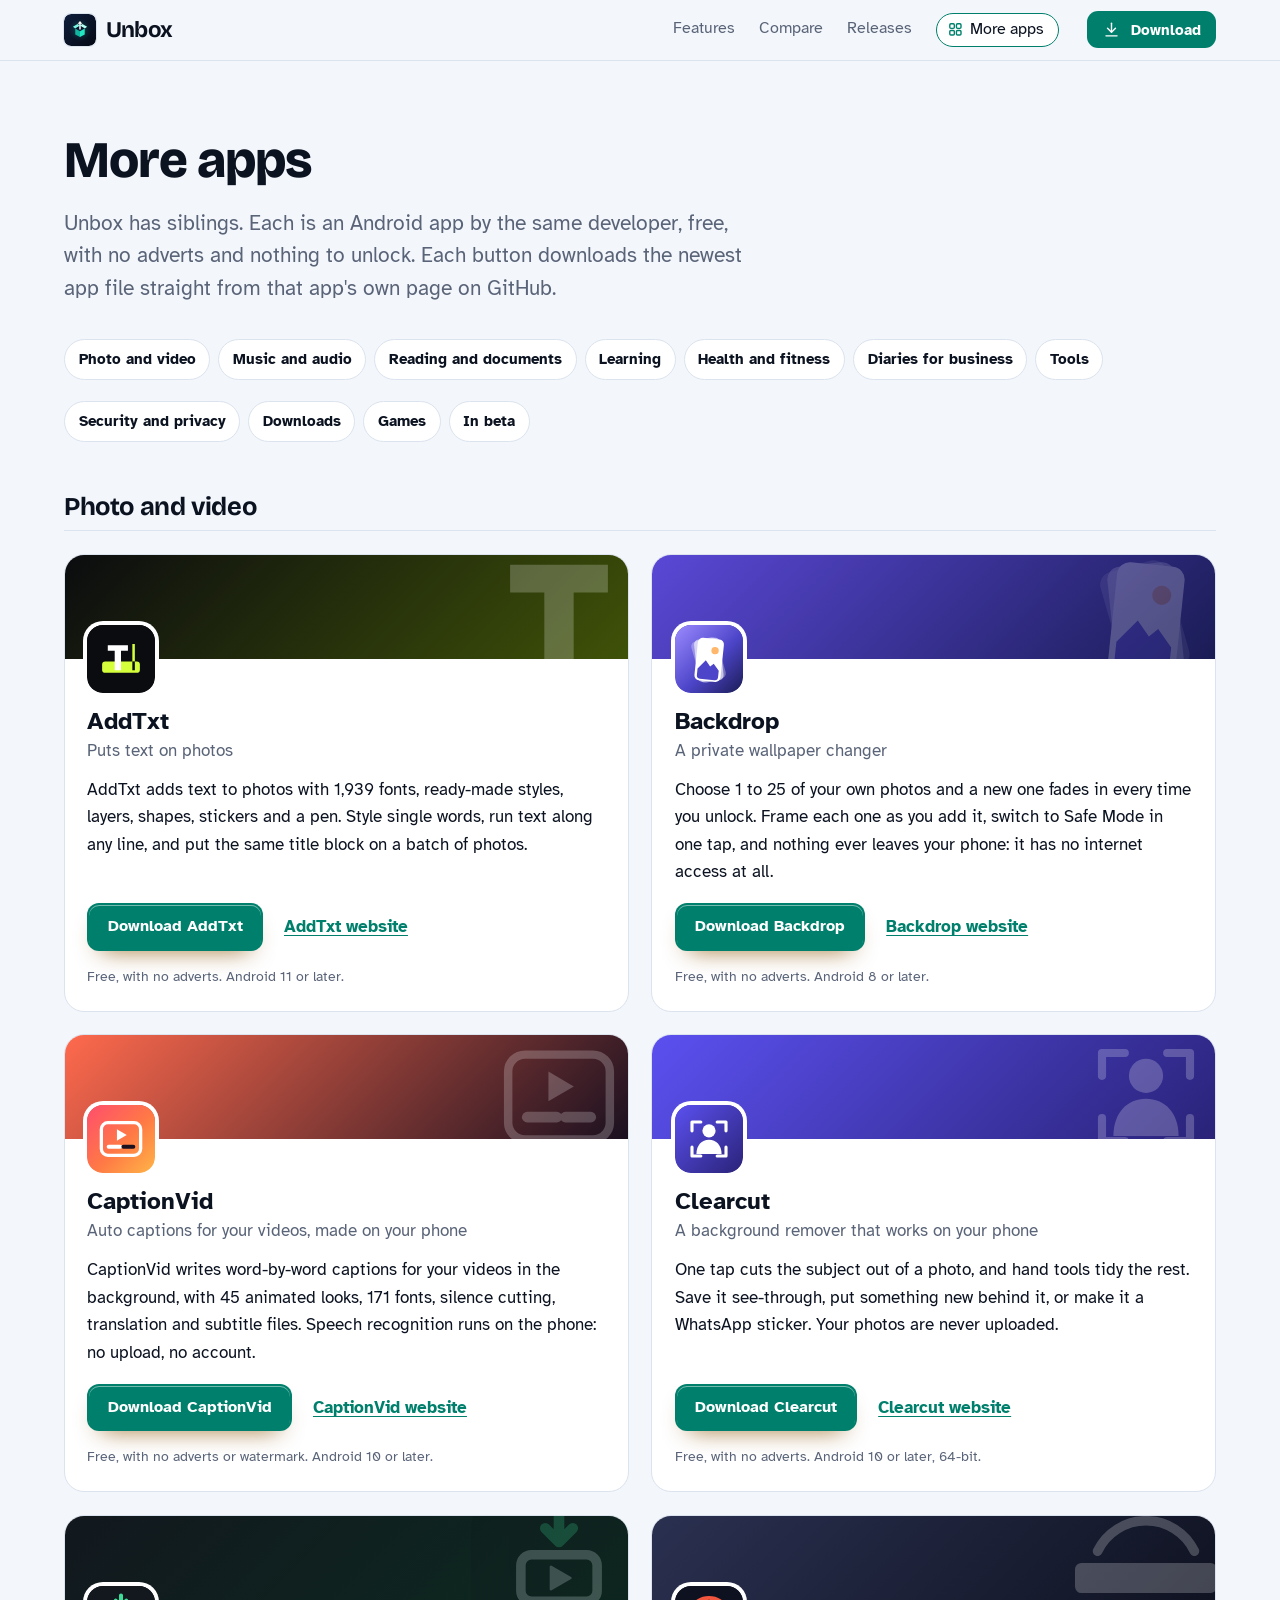
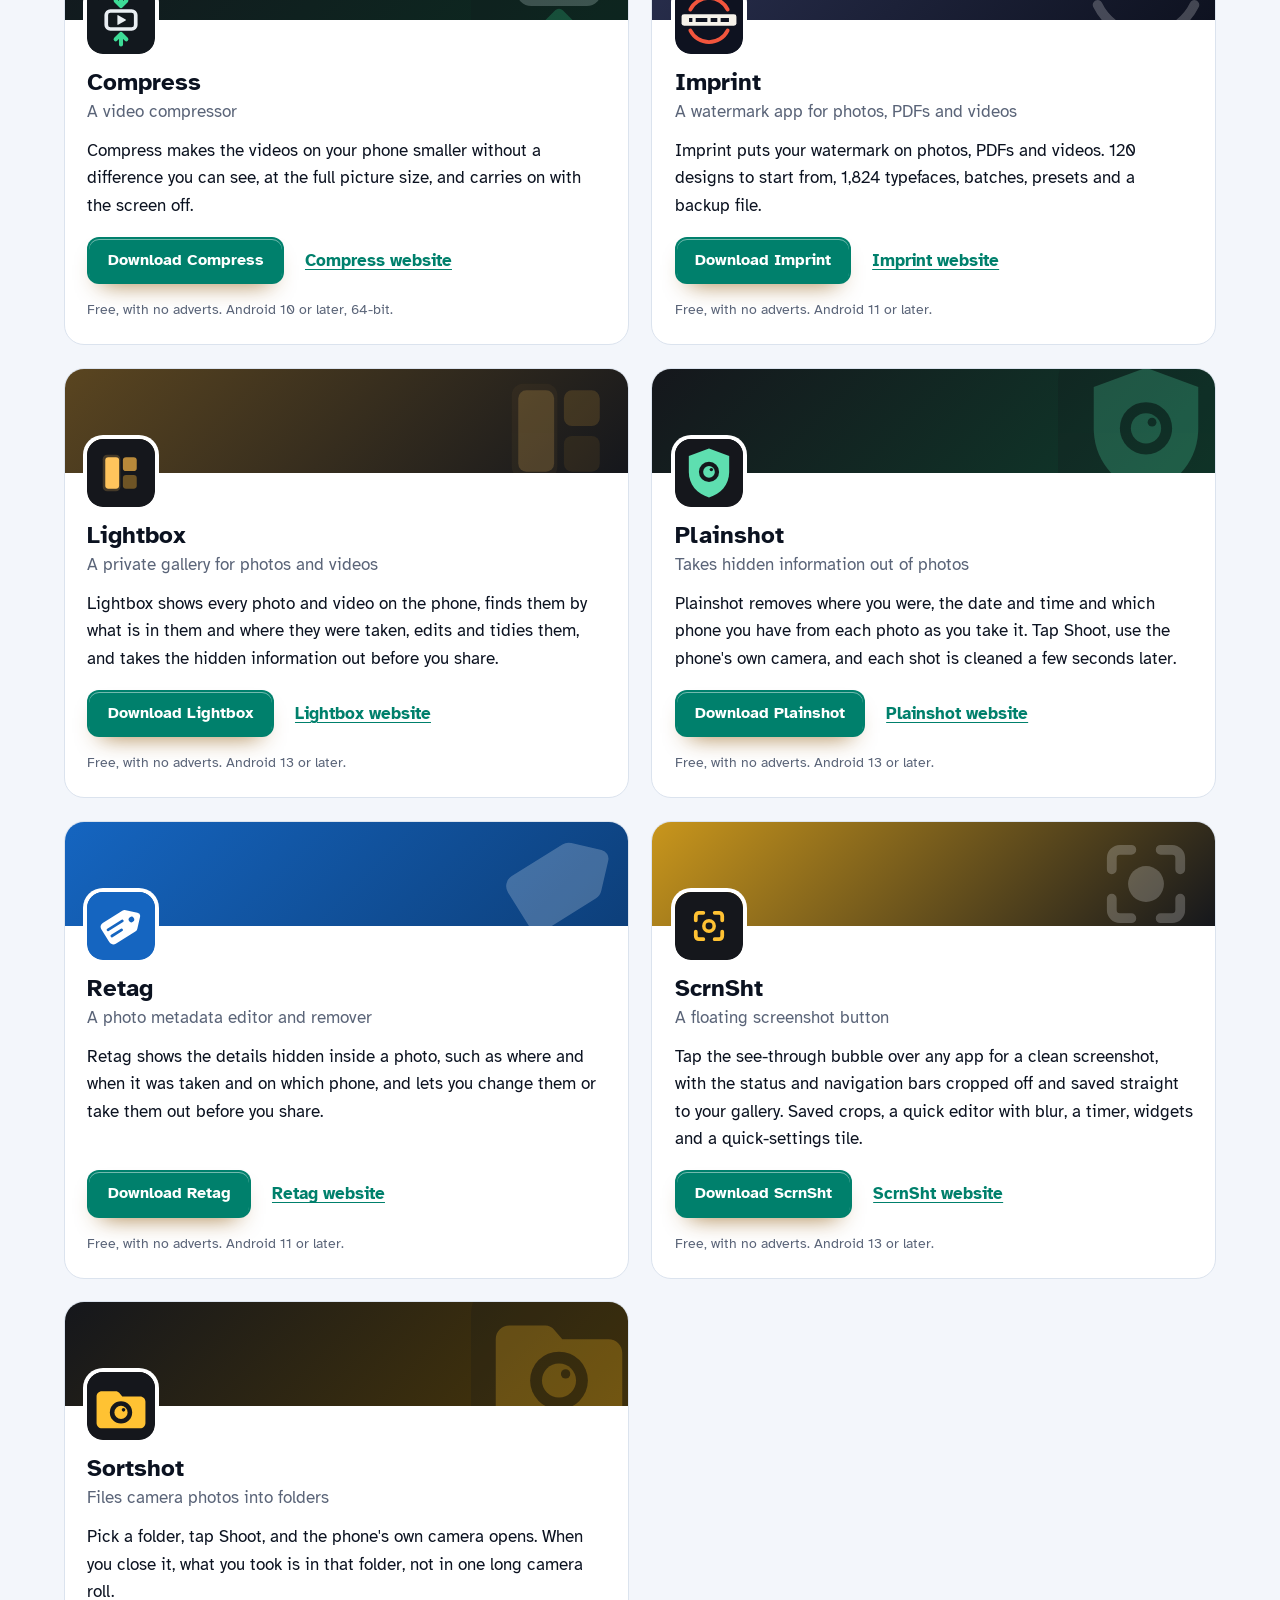
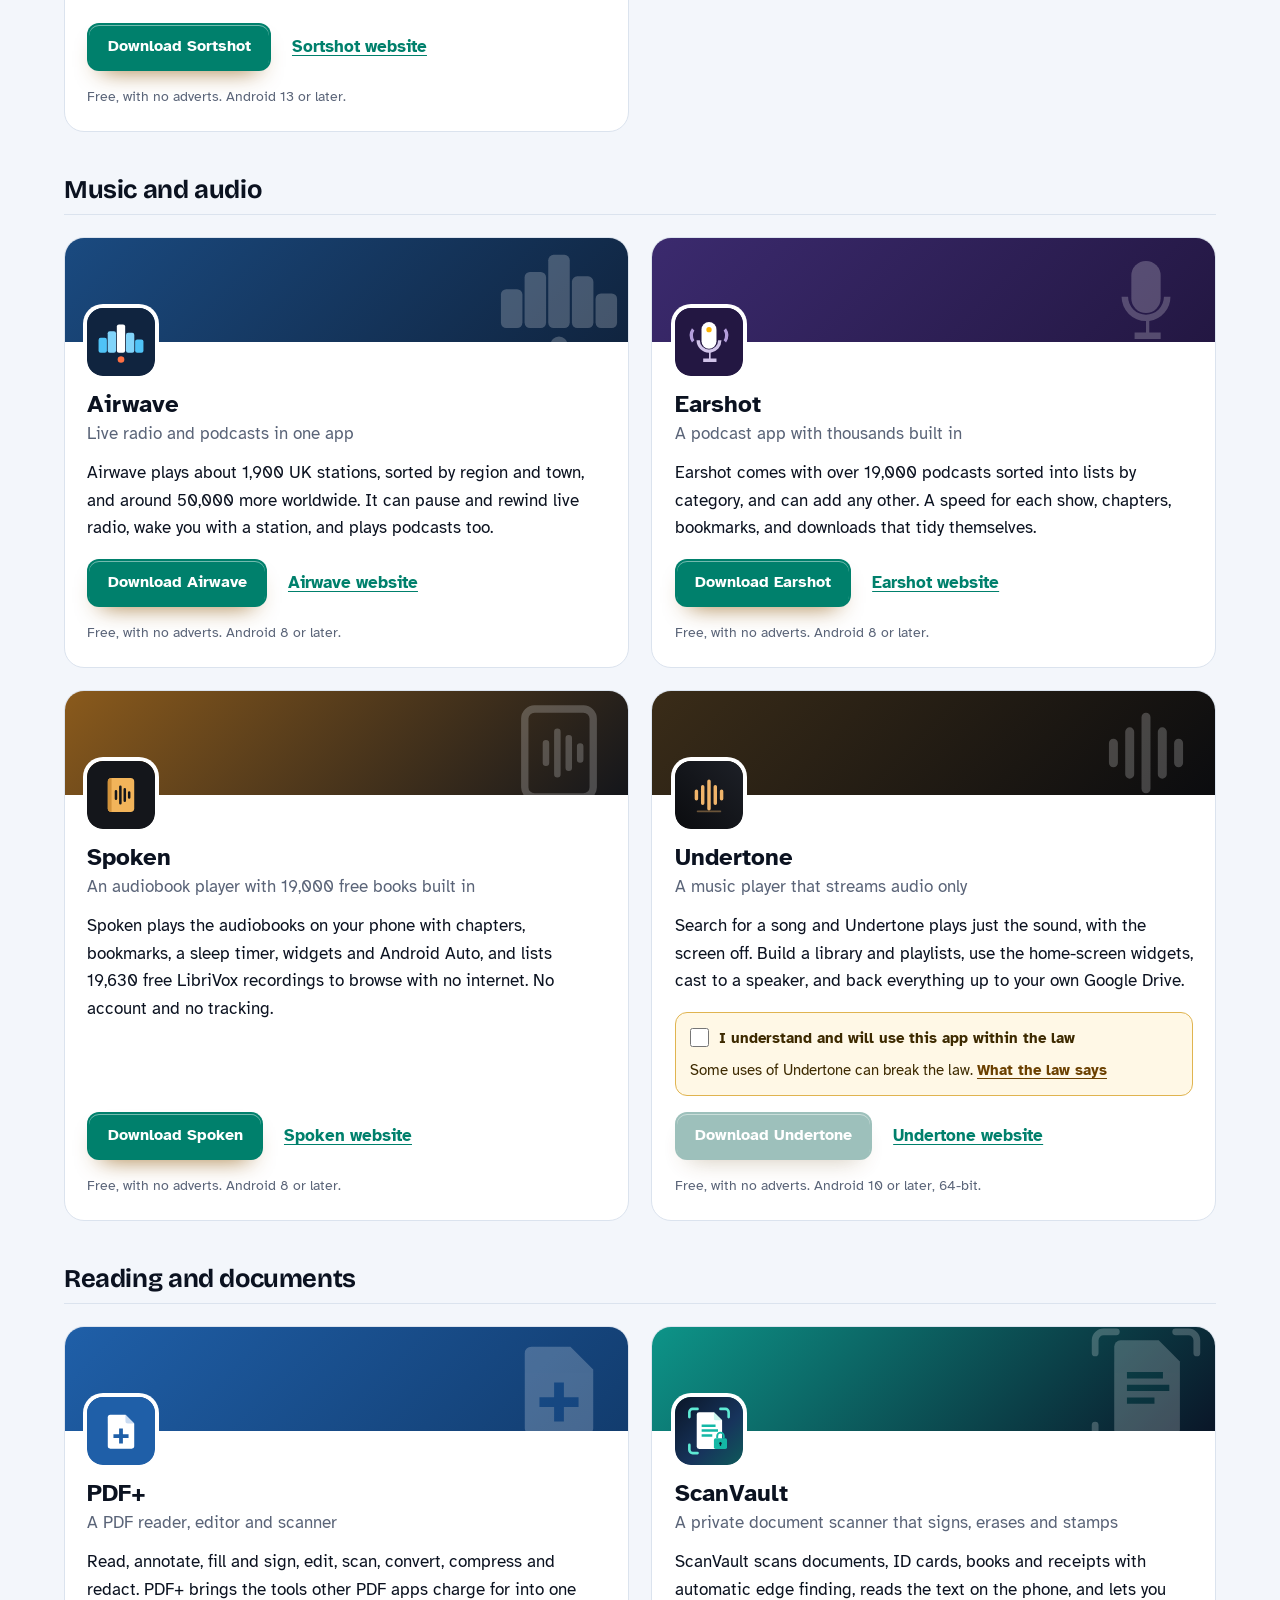
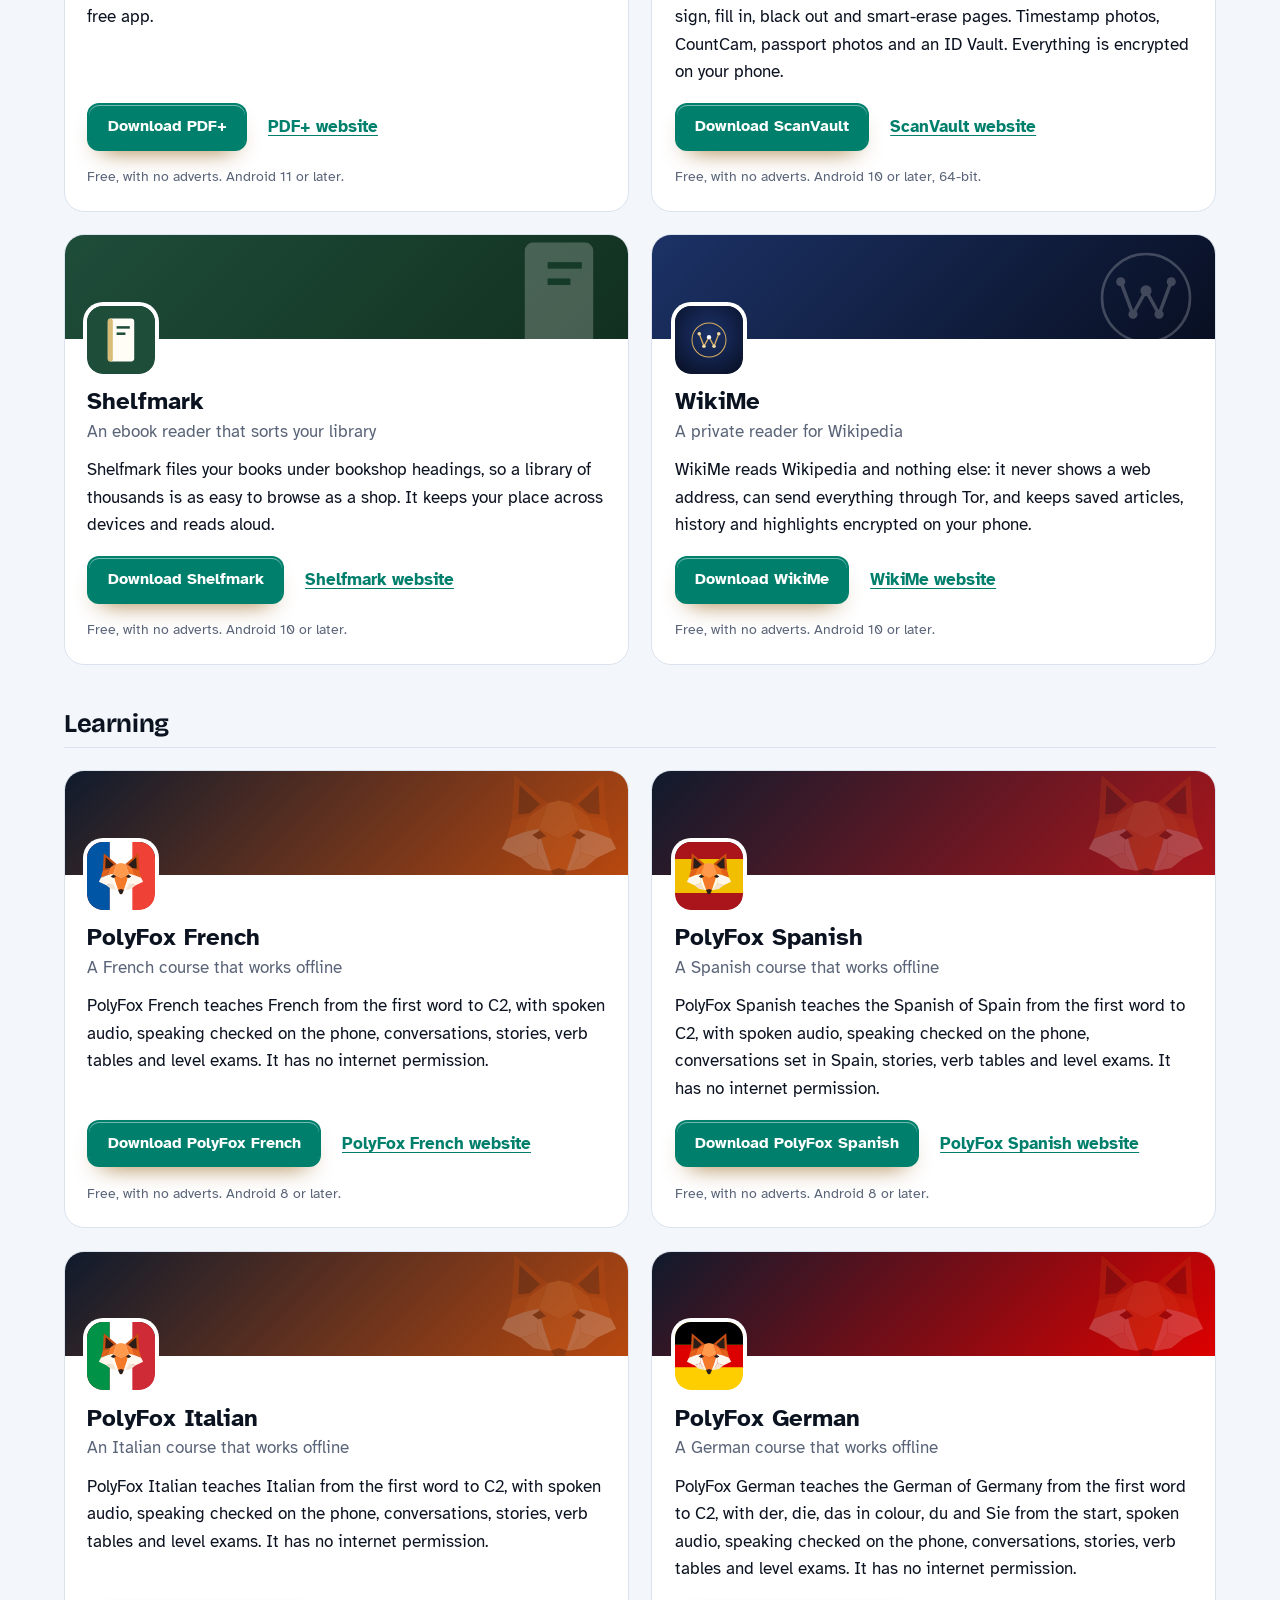
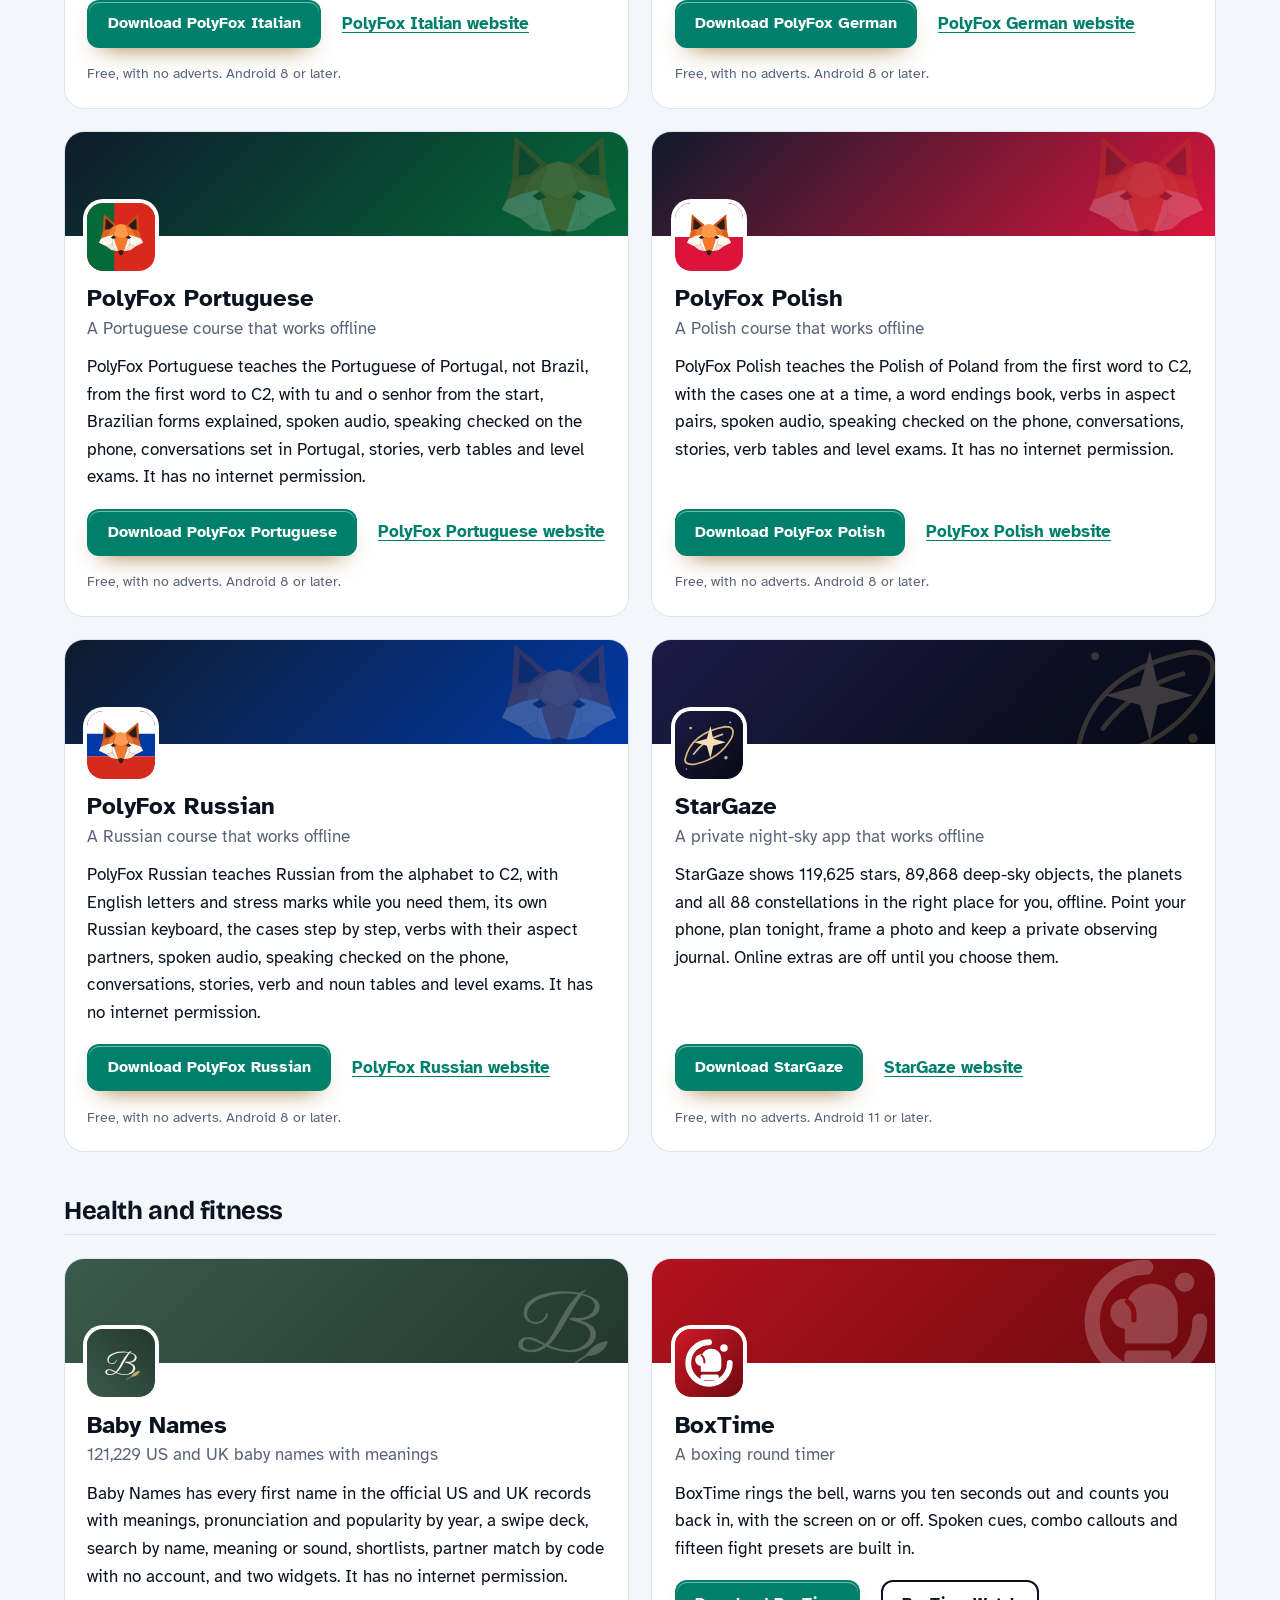
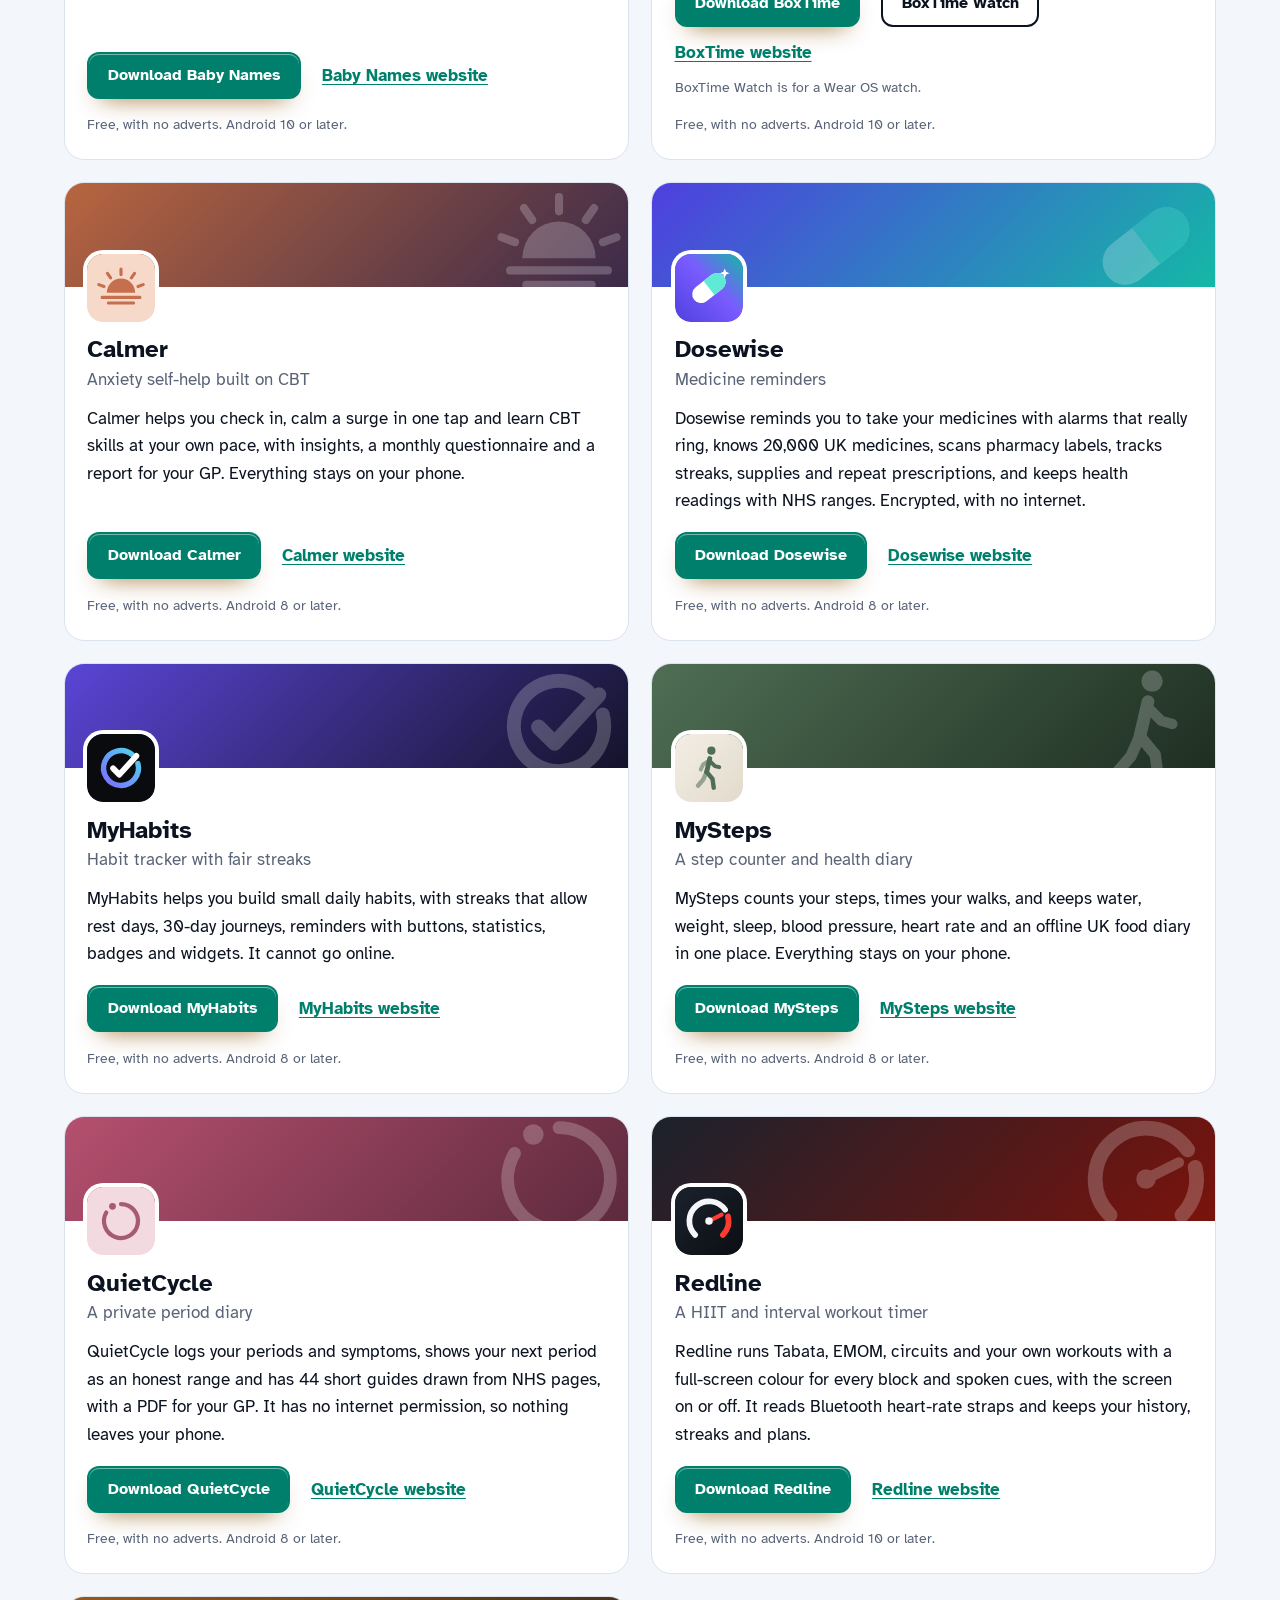
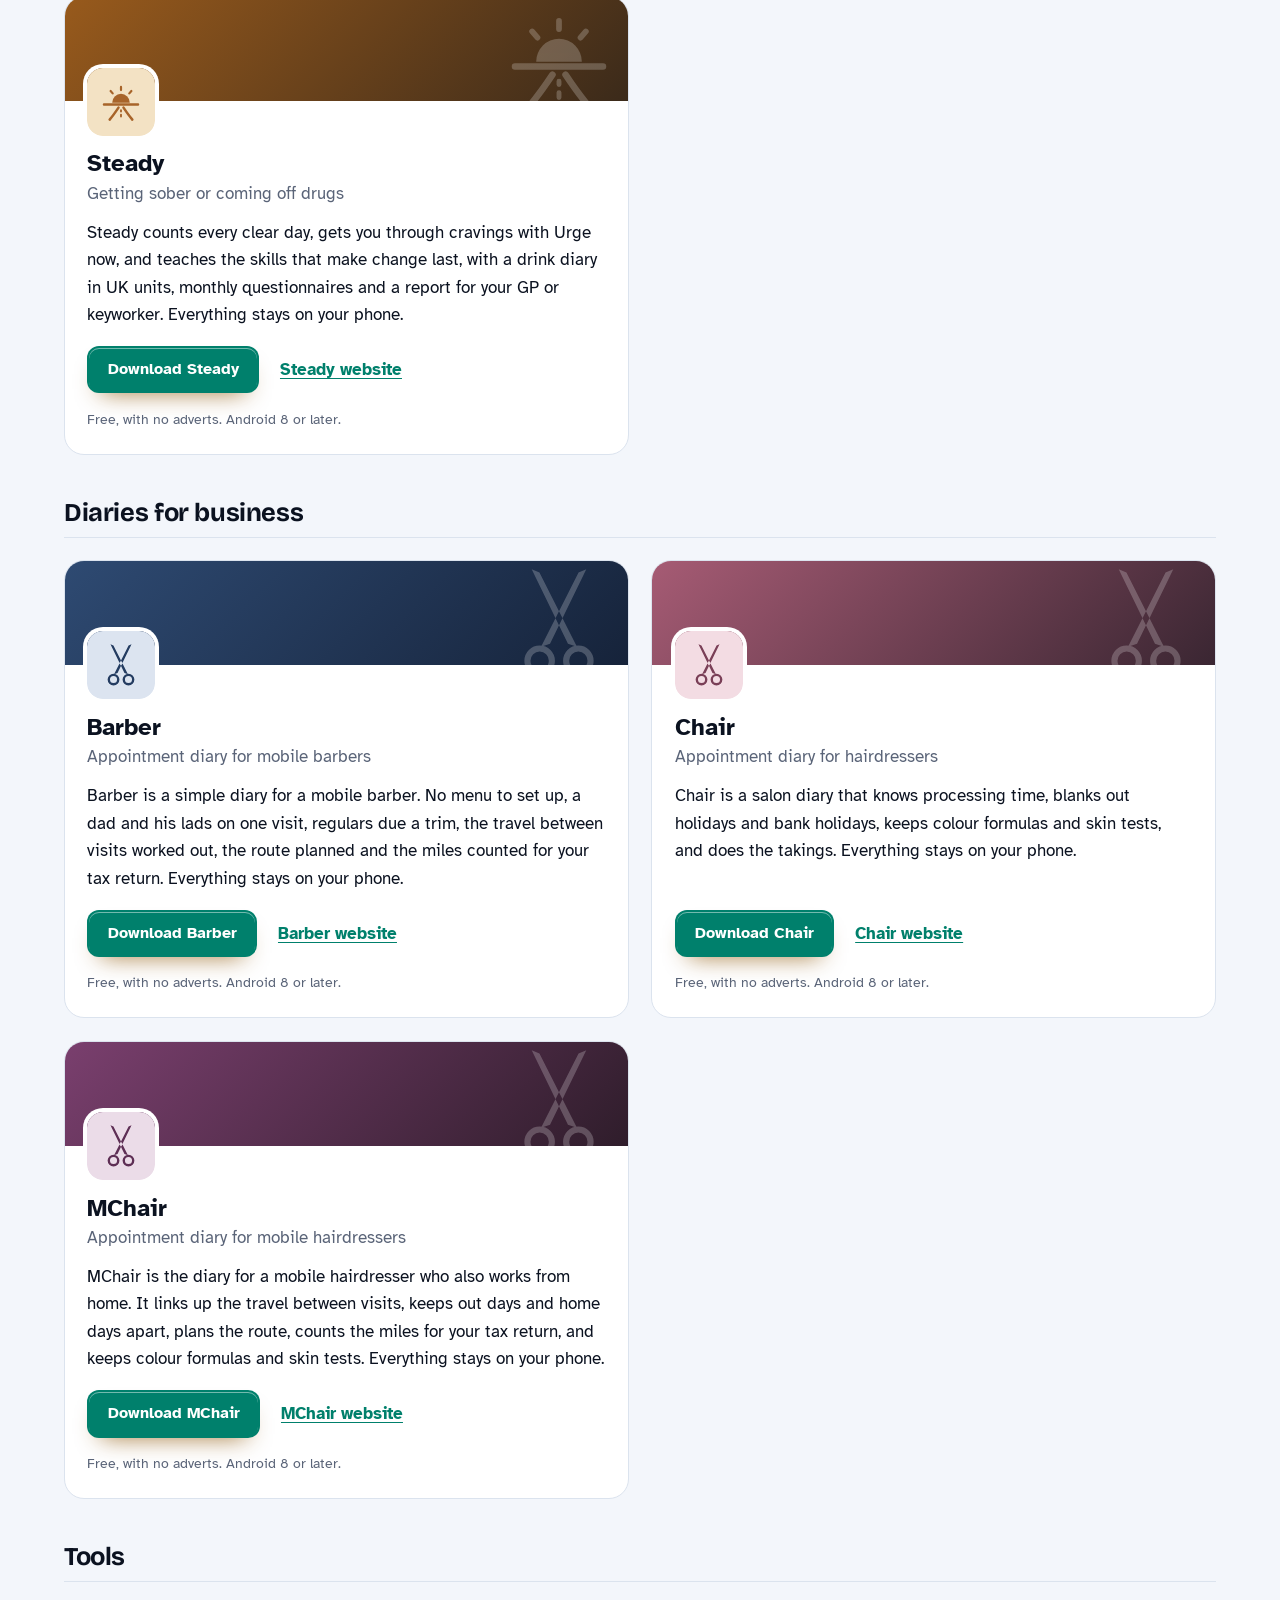
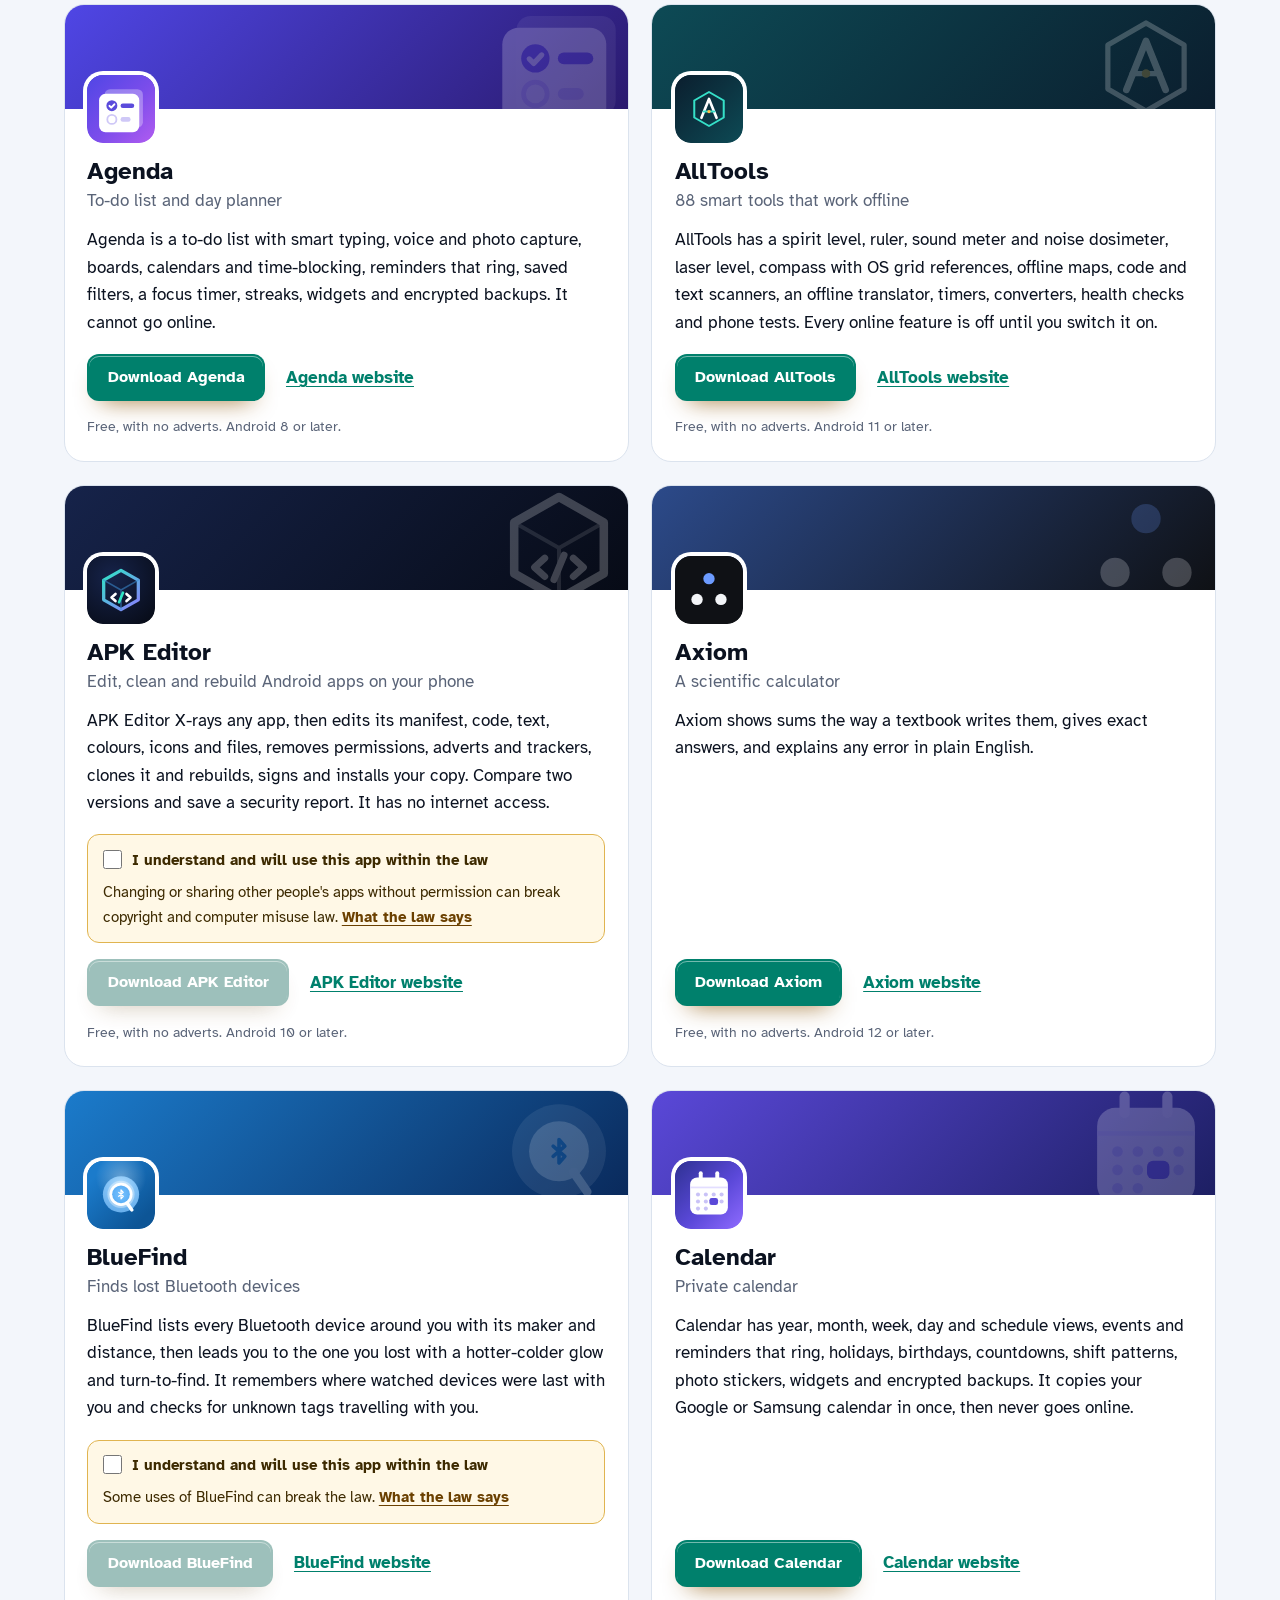
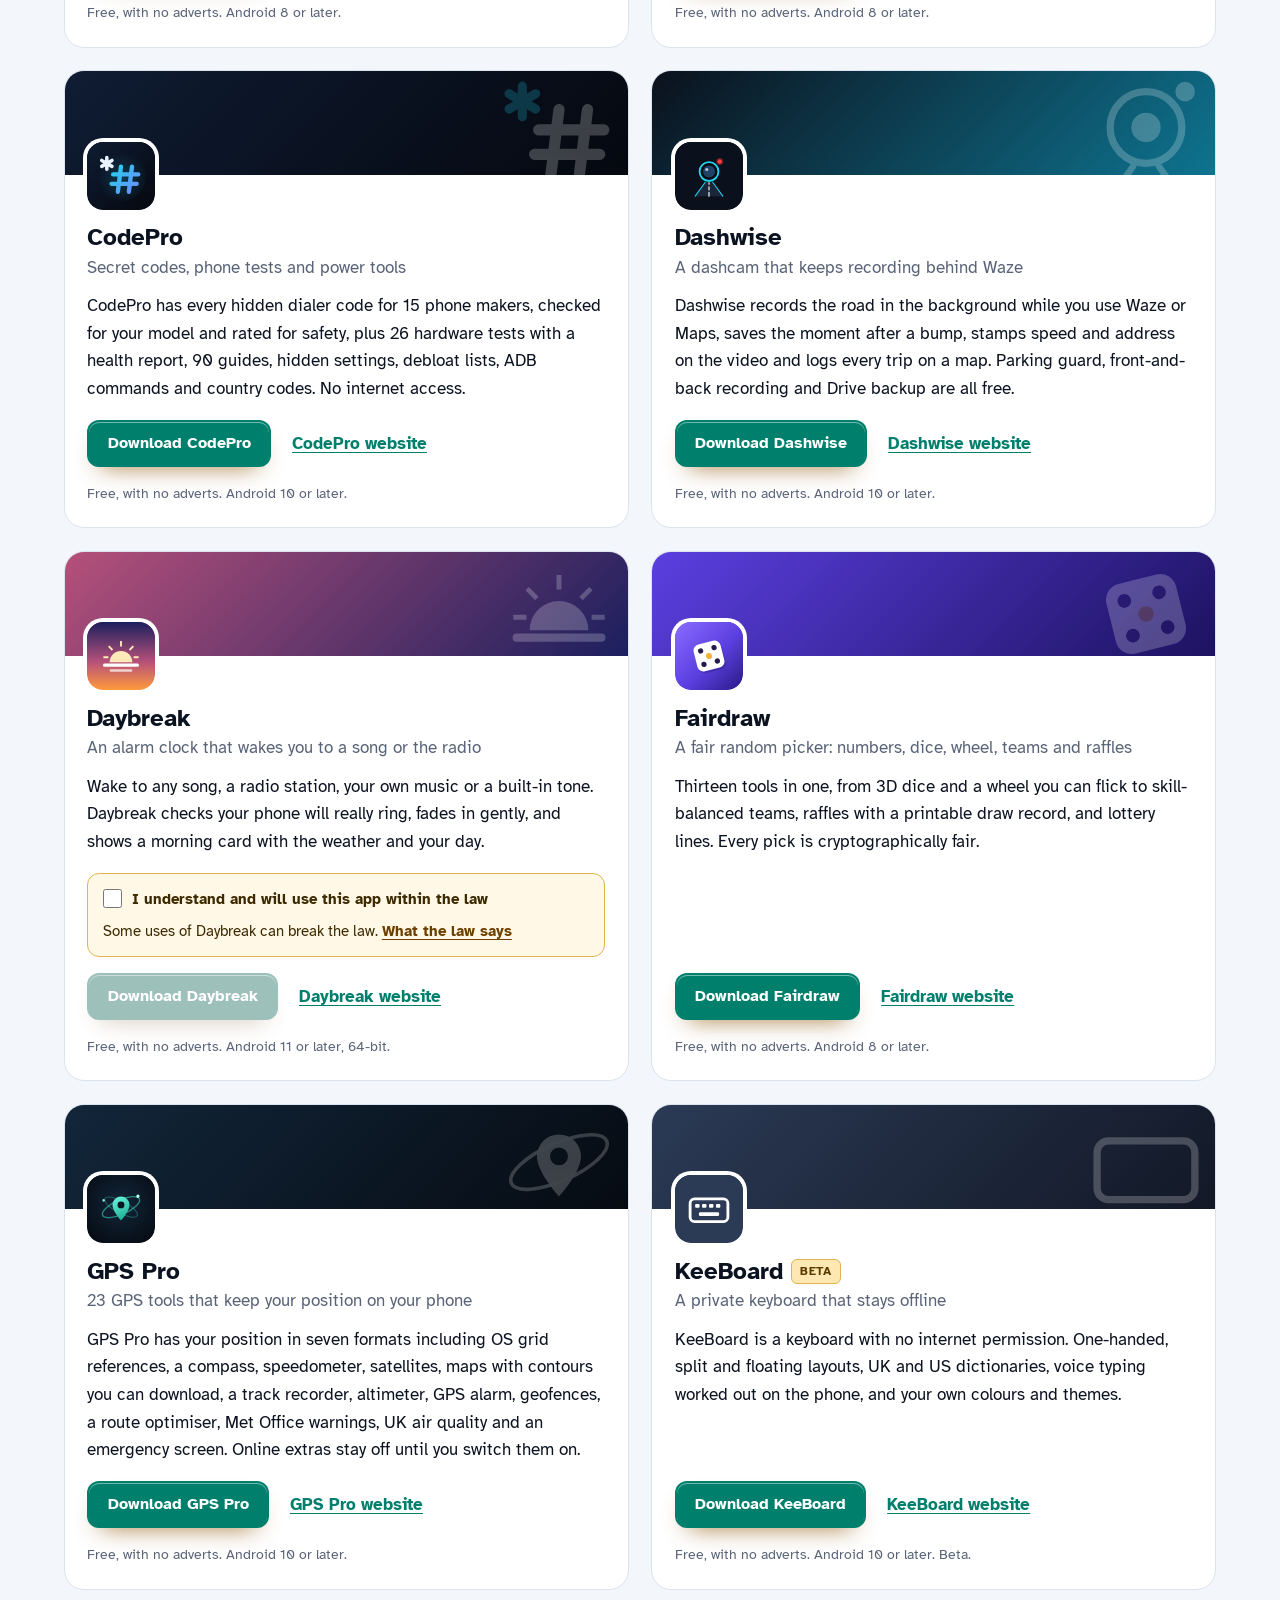
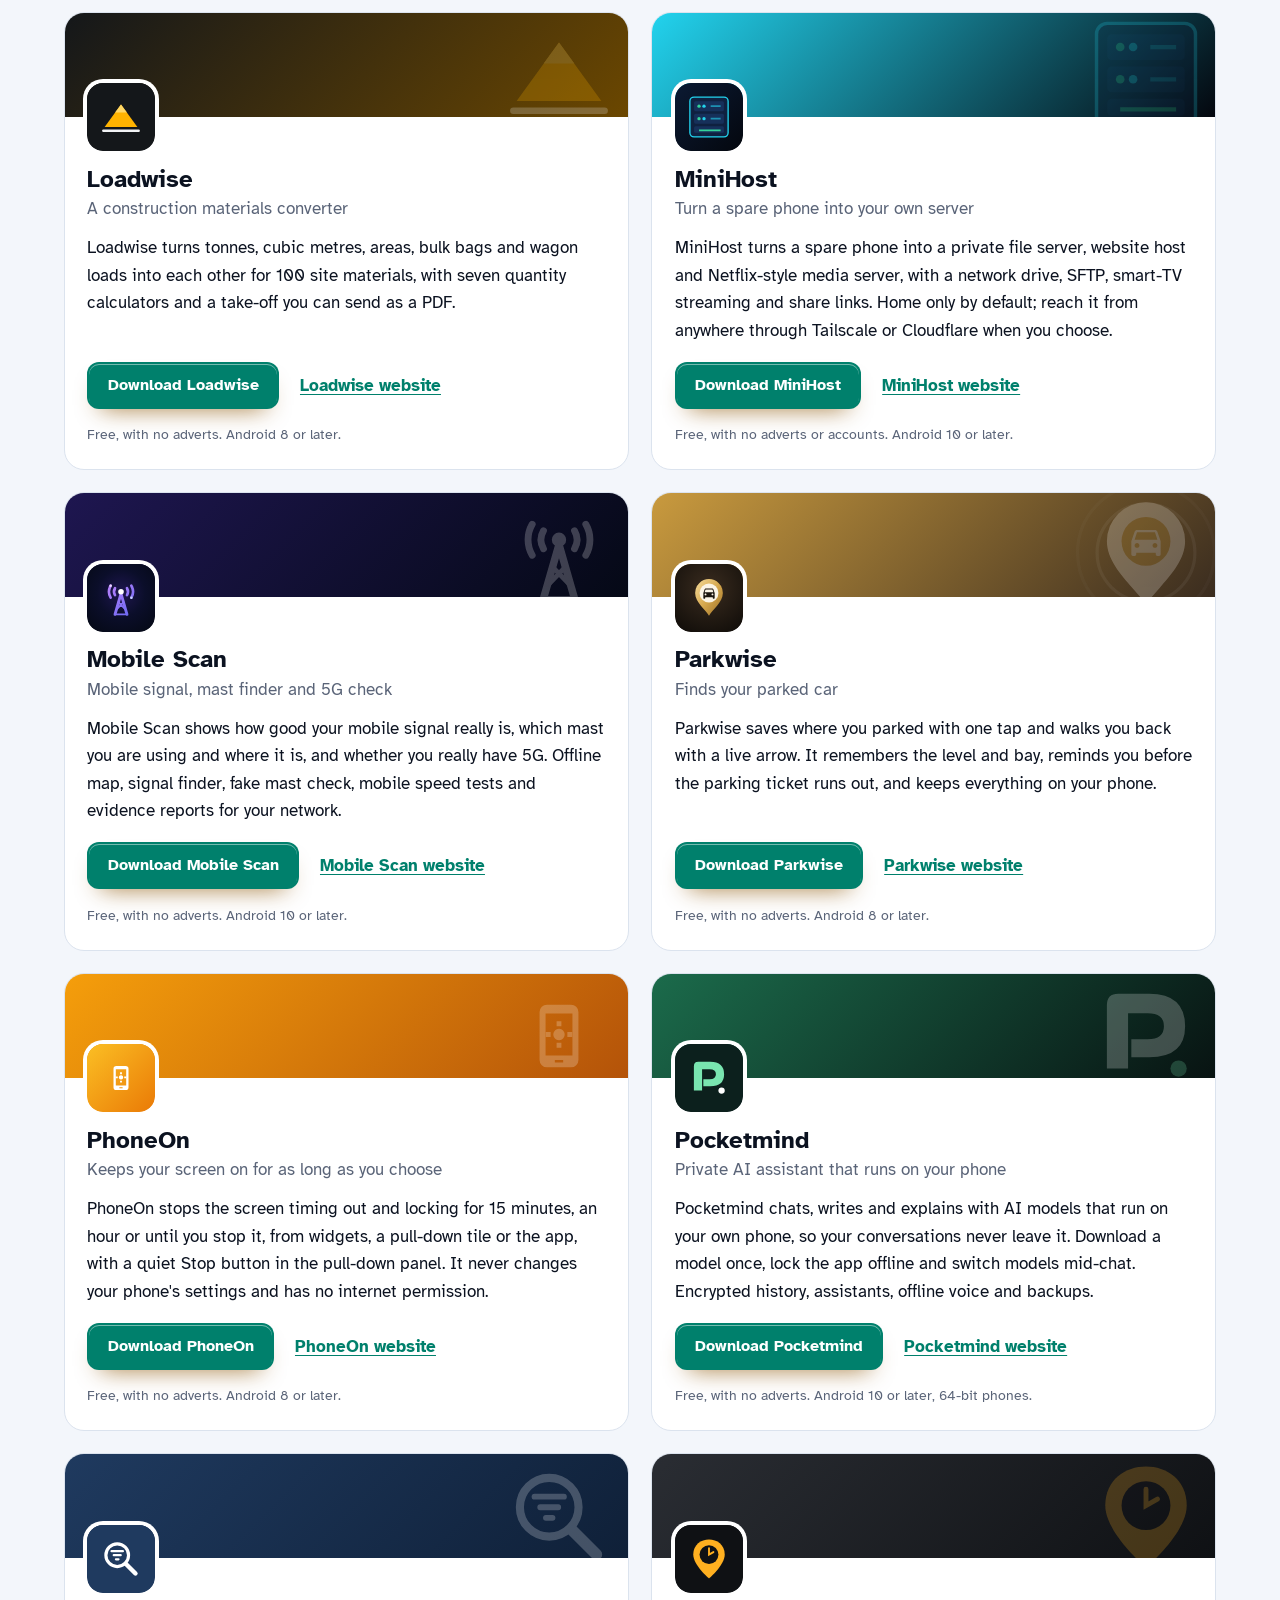
==== commit b169b4e0: "More apps: add Baby Names" ====
--- a/more-apps.html
+++ b/more-apps.html
@@ -4,7 +4,7 @@
 <meta charset="utf-8">
 <meta name="viewport" content="width=device-width, initial-scale=1">
 <title>More free Android apps from the maker of Unbox</title>
-<meta name="description" content="All 97 free Android apps from the maker of Unbox, in one list by category, each with its download and a link to its website.">
+<meta name="description" content="All 99 free Android apps from the maker of Unbox, in one list by category, each with its download and a link to its website.">
 <meta name="author" content="Jonathan Jackson">
 <link rel="canonical" href="https://customgpter.github.io/unbox/more-apps.html">
 <meta name="theme-color" content="#f3f6fb" media="(prefers-color-scheme: light)">
@@ -12,7 +12,7 @@
 <meta property="og:type" content="website">
 <meta property="og:site_name" content="Unbox">
 <meta property="og:title" content="More free Android apps from the maker of Unbox">
-<meta property="og:description" content="All 97 free Android apps from the maker of Unbox, in one list by category, each with its download and a link to its website.">
+<meta property="og:description" content="All 99 free Android apps from the maker of Unbox, in one list by category, each with its download and a link to its website.">
 <meta property="og:url" content="https://customgpter.github.io/unbox/more-apps.html">
 <meta property="og:image" content="https://customgpter.github.io/unbox/assets/og.png">
 <meta property="og:image:width" content="1200">
@@ -26,7 +26,7 @@
 <link rel="preload" href="./assets/fonts/atkinson-hyperlegible-latin-400-normal.woff2" as="font" type="font/woff2" crossorigin>
 <link rel="stylesheet" href="./assets/site.css?v=1">
 <link rel="stylesheet" href="./assets/house.css?v=1">
-<script type="application/ld+json">{"@context":"https://schema.org","@type":"ItemList","name":"Apps from the maker of Unbox","url":"https://customgpter.github.io/unbox/more-apps.html","itemListElement":[{"@type":"ListItem","position":1,"name":"AddTxt","url":"https://customgpter.github.io/addtxt/"},{"@type":"ListItem","position":2,"name":"Backdrop","url":"https://customgpter.github.io/backdrop/"},{"@type":"ListItem","position":3,"name":"CaptionVid","url":"https://customgpter.github.io/captionvid/"},{"@type":"ListItem","position":4,"name":"Clearcut","url":"https://customgpter.github.io/clearcut/"},{"@type":"ListItem","position":5,"name":"Compress","url":"https://customgpter.github.io/compress/"},{"@type":"ListItem","position":6,"name":"Imprint","url":"https://customgpter.github.io/imprint/"},{"@type":"ListItem","position":7,"name":"Lightbox","url":"https://customgpter.github.io/lightbox/"},{"@type":"ListItem","position":8,"name":"Plainshot","url":"https://customgpter.github.io/plainshot/"},{"@type":"ListItem","position":9,"name":"Retag","url":"https://customgpter.github.io/retag/"},{"@type":"ListItem","position":10,"name":"ScrnSht","url":"https://customgpter.github.io/scrnsht/"},{"@type":"ListItem","position":11,"name":"Sortshot","url":"https://customgpter.github.io/sortshot/"},{"@type":"ListItem","position":12,"name":"Airwave","url":"https://customgpter.github.io/airwave/"},{"@type":"ListItem","position":13,"name":"Earshot","url":"https://customgpter.github.io/earshot/"},{"@type":"ListItem","position":14,"name":"Spoken","url":"https://customgpter.github.io/spoken/"},{"@type":"ListItem","position":15,"name":"Undertone","url":"https://customgpter.github.io/undertone/"},{"@type":"ListItem","position":16,"name":"PDF+","url":"https://customgpter.github.io/pdfplus/"},{"@type":"ListItem","position":17,"name":"ScanVault","url":"https://customgpter.github.io/scanvault/"},{"@type":"ListItem","position":18,"name":"Shelfmark","url":"https://customgpter.github.io/shelfmark/"},{"@type":"ListItem","position":19,"name":"WikiMe","url":"https://customgpter.github.io/wikime/"},{"@type":"ListItem","position":20,"name":"PolyFox French","url":"https://customgpter.github.io/polyfox/"},{"@type":"ListItem","position":21,"name":"PolyFox Spanish","url":"https://customgpter.github.io/polyfox-spanish/"},{"@type":"ListItem","position":22,"name":"PolyFox Italian","url":"https://customgpter.github.io/polyfox-italian/"},{"@type":"ListItem","position":23,"name":"PolyFox German","url":"https://customgpter.github.io/polyfox-german/"},{"@type":"ListItem","position":24,"name":"PolyFox Portuguese","url":"https://customgpter.github.io/polyfox-portuguese/"},{"@type":"ListItem","position":25,"name":"PolyFox Polish","url":"https://customgpter.github.io/polyfox-polish/"},{"@type":"ListItem","position":26,"name":"PolyFox Russian","url":"https://customgpter.github.io/polyfox-russian/"},{"@type":"ListItem","position":27,"name":"StarGaze","url":"https://customgpter.github.io/stargaze/"},{"@type":"ListItem","position":28,"name":"BoxTime","url":"https://customgpter.github.io/boxtime/"},{"@type":"ListItem","position":29,"name":"Calmer","url":"https://customgpter.github.io/calmer/"},{"@type":"ListItem","position":30,"name":"Dosewise","url":"https://customgpter.github.io/dosewise/"},{"@type":"ListItem","position":31,"name":"MyHabits","url":"https://customgpter.github.io/myhabits/"},{"@type":"ListItem","position":32,"name":"MySteps","url":"https://customgpter.github.io/mysteps/"},{"@type":"ListItem","position":33,"name":"QuietCycle","url":"https://customgpter.github.io/quietcycle/"},{"@type":"ListItem","position":34,"name":"Redline","url":"https://customgpter.github.io/redline/"},{"@type":"ListItem","position":35,"name":"Steady","url":"https://customgpter.github.io/steady/"},{"@type":"ListItem","position":36,"name":"Barber","url":"https://customgpter.github.io/barber/"},{"@type":"ListItem","position":37,"name":"Chair","url":"https://customgpter.github.io/chair/"},{"@type":"ListItem","position":38,"name":"MChair","url":"https://customgpter.github.io/mchair/"},{"@type":"ListItem","position":39,"name":"Agenda","url":"https://customgpter.github.io/agenda/"},{"@type":"ListItem","position":40,"name":"AllTools","url":"https://customgpter.github.io/alltools/"},{"@type":"ListItem","position":41,"name":"APK Editor","url":"https://customgpter.github.io/apkeditor/"},{"@type":"ListItem","position":42,"name":"Axiom","url":"https://customgpter.github.io/axiom/"},{"@type":"ListItem","position":43,"name":"BlueFind","url":"https://customgpter.github.io/bluefind/"},{"@type":"ListItem","position":44,"name":"Calendar","url":"https://customgpter.github.io/calendar/"},{"@type":"ListItem","position":45,"name":"CodePro","url":"https://customgpter.github.io/codepro/"},{"@type":"ListItem","position":46,"name":"Dashwise","url":"https://customgpter.github.io/dashwise/"},{"@type":"ListItem","position":47,"name":"Daybreak","url":"https://customgpter.github.io/daybreak/"},{"@type":"ListItem","position":48,"name":"Fairdraw","url":"https://customgpter.github.io/fairdraw/"},{"@type":"ListItem","position":49,"name":"GPS Pro","url":"https://customgpter.github.io/gpspro/"},{"@type":"ListItem","position":50,"name":"KeeBoard","url":"https://customgpter.github.io/keeboard/"},{"@type":"ListItem","position":51,"name":"Loadwise","url":"https://customgpter.github.io/loadwise/"},{"@type":"ListItem","position":52,"name":"MiniHost","url":"https://customgpter.github.io/minihost/"},{"@type":"ListItem","position":53,"name":"Mobile Scan","url":"https://customgpter.github.io/mobilescan/"},{"@type":"ListItem","position":54,"name":"Parkwise","url":"https://customgpter.github.io/parkwise/"},{"@type":"ListItem","position":55,"name":"PhoneOn","url":"https://customgpter.github.io/phoneon/"},{"@type":"ListItem","position":56,"name":"Pocketmind","url":"https://customgpter.github.io/pocketmind/"},{"@type":"ListItem","position":57,"name":"Refine","url":"https://customgpter.github.io/refine/"},{"@type":"ListItem","position":58,"name":"Shiftwise","url":"https://customgpter.github.io/shiftwise/"},{"@type":"ListItem","position":59,"name":"SimpleCalc","url":"https://customgpter.github.io/simplecalc/"},{"@type":"ListItem","position":60,"name":"Skyline","url":"https://customgpter.github.io/skyline/"},{"@type":"ListItem","position":61,"name":"Slipway","url":"https://customgpter.github.io/slipway/"},{"@type":"ListItem","position":62,"name":"Tagger","url":"https://customgpter.github.io/tagger/"},{"@type":"ListItem","position":63,"name":"TotalClean","url":"https://customgpter.github.io/totalclean/"},{"@type":"ListItem","position":64,"name":"TVLink","url":"https://customgpter.github.io/tvlink/"},{"@type":"ListItem","position":65,"name":"Unbox","url":"https://customgpter.github.io/unbox/"},{"@type":"ListItem","position":66,"name":"WhatsKeep","url":"https://customgpter.github.io/whatskeep/"},{"@type":"ListItem","position":67,"name":"WiFi Scan","url":"https://customgpter.github.io/wifiscan/"},{"@type":"ListItem","position":68,"name":"Auditly","url":"https://customgpter.github.io/auditly/"},{"@type":"ListItem","position":69,"name":"Backchannel","url":"https://customgpter.github.io/backchannel/"},{"@type":"ListItem","position":70,"name":"ENotes","url":"https://customgpter.github.io/enotes/"},{"@type":"ListItem","position":71,"name":"FindMe","url":"https://customgpter.github.io/findme/"},{"@type":"ListItem","position":72,"name":"iLock","url":"https://customgpter.github.io/ilock/"},{"@type":"ListItem","position":73,"name":"ImSafe","url":"https://customgpter.github.io/imsafe/"},{"@type":"ListItem","position":74,"name":"IShred","url":"https://customgpter.github.io/ishred/"},{"@type":"ListItem","position":75,"name":"LockBox","url":"https://customgpter.github.io/lockbox/"},{"@type":"ListItem","position":76,"name":"PassVault","url":"https://customgpter.github.io/passvault/"},{"@type":"ListItem","position":77,"name":"SpyFind","url":"https://customgpter.github.io/spyfind/"},{"@type":"ListItem","position":78,"name":"TextWipe","url":"https://customgpter.github.io/textwipe/"},{"@type":"ListItem","position":79,"name":"Tracewire","url":"https://customgpter.github.io/tracewire/"},{"@type":"ListItem","position":80,"name":"Vigil","url":"https://customgpter.github.io/vigil/"},{"@type":"ListItem","position":81,"name":"Grab","url":"https://customgpter.github.io/grab/"},{"@type":"ListItem","position":82,"name":"Swarm","url":"https://customgpter.github.io/swarm/"},{"@type":"ListItem","position":83,"name":"Plane Games","url":"https://customgpter.github.io/plane-games/"},{"@type":"ListItem","position":84,"name":"Ninefold","url":"https://customgpter.github.io/ninefold/"},{"@type":"ListItem","position":85,"name":"Cubewise","url":"https://customgpter.github.io/cubewise/"},{"@type":"ListItem","position":86,"name":"Tilewise","url":"https://customgpter.github.io/tilewise/"},{"@type":"ListItem","position":87,"name":"Letterwise","url":"https://customgpter.github.io/letterwise/"},{"@type":"ListItem","position":88,"name":"Kingside","url":"https://customgpter.github.io/kingside/"},{"@type":"ListItem","position":89,"name":"Deckhand","url":"https://customgpter.github.io/deckhand/"},{"@type":"ListItem","position":90,"name":"SNESForge","url":"https://customgpter.github.io/snesforge/"},{"@type":"ListItem","position":91,"name":"Fame Boy","url":"https://customgpter.github.io/fameboy/"},{"@type":"ListItem","position":92,"name":"PSPPro","url":"https://customgpter.github.io/psppro/"},{"@type":"ListItem","position":93,"name":"QVR","url":"https://customgpter.github.io/qvr/"},{"@type":"ListItem","position":94,"name":"QVR Watch","url":"https://customgpter.github.io/qvr-watch/"},{"@type":"ListItem","position":95,"name":"QVRLite","url":"https://customgpter.github.io/qvrlite/"},{"@type":"ListItem","position":96,"name":"Onionz","url":"https://customgpter.github.io/onionz/"},{"@type":"ListItem","position":97,"name":"OnionzWeb","url":"https://customgpter.github.io/onionzweb/"}]}</script>
+<script type="application/ld+json">{"@context":"https://schema.org","@type":"ItemList","name":"Apps from the maker of Unbox","url":"https://customgpter.github.io/unbox/more-apps.html","itemListElement":[{"@type":"ListItem","position":1,"name":"AddTxt","url":"https://customgpter.github.io/addtxt/"},{"@type":"ListItem","position":2,"name":"Backdrop","url":"https://customgpter.github.io/backdrop/"},{"@type":"ListItem","position":3,"name":"CaptionVid","url":"https://customgpter.github.io/captionvid/"},{"@type":"ListItem","position":4,"name":"Clearcut","url":"https://customgpter.github.io/clearcut/"},{"@type":"ListItem","position":5,"name":"Compress","url":"https://customgpter.github.io/compress/"},{"@type":"ListItem","position":6,"name":"Imprint","url":"https://customgpter.github.io/imprint/"},{"@type":"ListItem","position":7,"name":"Lightbox","url":"https://customgpter.github.io/lightbox/"},{"@type":"ListItem","position":8,"name":"Plainshot","url":"https://customgpter.github.io/plainshot/"},{"@type":"ListItem","position":9,"name":"Retag","url":"https://customgpter.github.io/retag/"},{"@type":"ListItem","position":10,"name":"ScrnSht","url":"https://customgpter.github.io/scrnsht/"},{"@type":"ListItem","position":11,"name":"Sortshot","url":"https://customgpter.github.io/sortshot/"},{"@type":"ListItem","position":12,"name":"Airwave","url":"https://customgpter.github.io/airwave/"},{"@type":"ListItem","position":13,"name":"Earshot","url":"https://customgpter.github.io/earshot/"},{"@type":"ListItem","position":14,"name":"Spoken","url":"https://customgpter.github.io/spoken/"},{"@type":"ListItem","position":15,"name":"Undertone","url":"https://customgpter.github.io/undertone/"},{"@type":"ListItem","position":16,"name":"PDF+","url":"https://customgpter.github.io/pdfplus/"},{"@type":"ListItem","position":17,"name":"ScanVault","url":"https://customgpter.github.io/scanvault/"},{"@type":"ListItem","position":18,"name":"Shelfmark","url":"https://customgpter.github.io/shelfmark/"},{"@type":"ListItem","position":19,"name":"WikiMe","url":"https://customgpter.github.io/wikime/"},{"@type":"ListItem","position":20,"name":"PolyFox French","url":"https://customgpter.github.io/polyfox/"},{"@type":"ListItem","position":21,"name":"PolyFox Spanish","url":"https://customgpter.github.io/polyfox-spanish/"},{"@type":"ListItem","position":22,"name":"PolyFox Italian","url":"https://customgpter.github.io/polyfox-italian/"},{"@type":"ListItem","position":23,"name":"PolyFox German","url":"https://customgpter.github.io/polyfox-german/"},{"@type":"ListItem","position":24,"name":"PolyFox Portuguese","url":"https://customgpter.github.io/polyfox-portuguese/"},{"@type":"ListItem","position":25,"name":"PolyFox Polish","url":"https://customgpter.github.io/polyfox-polish/"},{"@type":"ListItem","position":26,"name":"PolyFox Russian","url":"https://customgpter.github.io/polyfox-russian/"},{"@type":"ListItem","position":27,"name":"StarGaze","url":"https://customgpter.github.io/stargaze/"},{"@type":"ListItem","position":28,"name":"Baby Names","url":"https://customgpter.github.io/babynames/"},{"@type":"ListItem","position":29,"name":"BoxTime","url":"https://customgpter.github.io/boxtime/"},{"@type":"ListItem","position":30,"name":"Calmer","url":"https://customgpter.github.io/calmer/"},{"@type":"ListItem","position":31,"name":"Dosewise","url":"https://customgpter.github.io/dosewise/"},{"@type":"ListItem","position":32,"name":"MyHabits","url":"https://customgpter.github.io/myhabits/"},{"@type":"ListItem","position":33,"name":"MySteps","url":"https://customgpter.github.io/mysteps/"},{"@type":"ListItem","position":34,"name":"QuietCycle","url":"https://customgpter.github.io/quietcycle/"},{"@type":"ListItem","position":35,"name":"Redline","url":"https://customgpter.github.io/redline/"},{"@type":"ListItem","position":36,"name":"Steady","url":"https://customgpter.github.io/steady/"},{"@type":"ListItem","position":37,"name":"Barber","url":"https://customgpter.github.io/barber/"},{"@type":"ListItem","position":38,"name":"Chair","url":"https://customgpter.github.io/chair/"},{"@type":"ListItem","position":39,"name":"MChair","url":"https://customgpter.github.io/mchair/"},{"@type":"ListItem","position":40,"name":"Agenda","url":"https://customgpter.github.io/agenda/"},{"@type":"ListItem","position":41,"name":"AllTools","url":"https://customgpter.github.io/alltools/"},{"@type":"ListItem","position":42,"name":"APK Editor","url":"https://customgpter.github.io/apkeditor/"},{"@type":"ListItem","position":43,"name":"Axiom","url":"https://customgpter.github.io/axiom/"},{"@type":"ListItem","position":44,"name":"BlueFind","url":"https://customgpter.github.io/bluefind/"},{"@type":"ListItem","position":45,"name":"Calendar","url":"https://customgpter.github.io/calendar/"},{"@type":"ListItem","position":46,"name":"CodePro","url":"https://customgpter.github.io/codepro/"},{"@type":"ListItem","position":47,"name":"Dashwise","url":"https://customgpter.github.io/dashwise/"},{"@type":"ListItem","position":48,"name":"Daybreak","url":"https://customgpter.github.io/daybreak/"},{"@type":"ListItem","position":49,"name":"Fairdraw","url":"https://customgpter.github.io/fairdraw/"},{"@type":"ListItem","position":50,"name":"GPS Pro","url":"https://customgpter.github.io/gpspro/"},{"@type":"ListItem","position":51,"name":"KeeBoard","url":"https://customgpter.github.io/keeboard/"},{"@type":"ListItem","position":52,"name":"Loadwise","url":"https://customgpter.github.io/loadwise/"},{"@type":"ListItem","position":53,"name":"MiniHost","url":"https://customgpter.github.io/minihost/"},{"@type":"ListItem","position":54,"name":"Mobile Scan","url":"https://customgpter.github.io/mobilescan/"},{"@type":"ListItem","position":55,"name":"Parkwise","url":"https://customgpter.github.io/parkwise/"},{"@type":"ListItem","position":56,"name":"PhoneOn","url":"https://customgpter.github.io/phoneon/"},{"@type":"ListItem","position":57,"name":"Pocketmind","url":"https://customgpter.github.io/pocketmind/"},{"@type":"ListItem","position":58,"name":"Refine","url":"https://customgpter.github.io/refine/"},{"@type":"ListItem","position":59,"name":"Shiftwise","url":"https://customgpter.github.io/shiftwise/"},{"@type":"ListItem","position":60,"name":"SimpleCalc","url":"https://customgpter.github.io/simplecalc/"},{"@type":"ListItem","position":61,"name":"Skyline","url":"https://customgpter.github.io/skyline/"},{"@type":"ListItem","position":62,"name":"Slipway","url":"https://customgpter.github.io/slipway/"},{"@type":"ListItem","position":63,"name":"Tagger","url":"https://customgpter.github.io/tagger/"},{"@type":"ListItem","position":64,"name":"TotalClean","url":"https://customgpter.github.io/totalclean/"},{"@type":"ListItem","position":65,"name":"TVLink","url":"https://customgpter.github.io/tvlink/"},{"@type":"ListItem","position":66,"name":"Unbox","url":"https://customgpter.github.io/unbox/"},{"@type":"ListItem","position":67,"name":"WhatsKeep","url":"https://customgpter.github.io/whatskeep/"},{"@type":"ListItem","position":68,"name":"WiFi Scan","url":"https://customgpter.github.io/wifiscan/"},{"@type":"ListItem","position":69,"name":"Auditly","url":"https://customgpter.github.io/auditly/"},{"@type":"ListItem","position":70,"name":"Backchannel","url":"https://customgpter.github.io/backchannel/"},{"@type":"ListItem","position":71,"name":"ENotes","url":"https://customgpter.github.io/enotes/"},{"@type":"ListItem","position":72,"name":"FindMe","url":"https://customgpter.github.io/findme/"},{"@type":"ListItem","position":73,"name":"iLock","url":"https://customgpter.github.io/ilock/"},{"@type":"ListItem","position":74,"name":"ImSafe","url":"https://customgpter.github.io/imsafe/"},{"@type":"ListItem","position":75,"name":"IShred","url":"https://customgpter.github.io/ishred/"},{"@type":"ListItem","position":76,"name":"LockBox","url":"https://customgpter.github.io/lockbox/"},{"@type":"ListItem","position":77,"name":"PassVault","url":"https://customgpter.github.io/passvault/"},{"@type":"ListItem","position":78,"name":"SpyFind","url":"https://customgpter.github.io/spyfind/"},{"@type":"ListItem","position":79,"name":"TextWipe","url":"https://customgpter.github.io/textwipe/"},{"@type":"ListItem","position":80,"name":"Tracewire","url":"https://customgpter.github.io/tracewire/"},{"@type":"ListItem","position":81,"name":"Vigil","url":"https://customgpter.github.io/vigil/"},{"@type":"ListItem","position":82,"name":"Grab","url":"https://customgpter.github.io/grab/"},{"@type":"ListItem","position":83,"name":"Swarm","url":"https://customgpter.github.io/swarm/"},{"@type":"ListItem","position":84,"name":"Plane Games","url":"https://customgpter.github.io/plane-games/"},{"@type":"ListItem","position":85,"name":"Ninefold","url":"https://customgpter.github.io/ninefold/"},{"@type":"ListItem","position":86,"name":"Cubewise","url":"https://customgpter.github.io/cubewise/"},{"@type":"ListItem","position":87,"name":"Tilewise","url":"https://customgpter.github.io/tilewise/"},{"@type":"ListItem","position":88,"name":"Letterwise","url":"https://customgpter.github.io/letterwise/"},{"@type":"ListItem","position":89,"name":"Kingside","url":"https://customgpter.github.io/kingside/"},{"@type":"ListItem","position":90,"name":"Deckhand","url":"https://customgpter.github.io/deckhand/"},{"@type":"ListItem","position":91,"name":"SNESForge","url":"https://customgpter.github.io/snesforge/"},{"@type":"ListItem","position":92,"name":"Fame Boy","url":"https://customgpter.github.io/fameboy/"},{"@type":"ListItem","position":93,"name":"PSPPro","url":"https://customgpter.github.io/psppro/"},{"@type":"ListItem","position":94,"name":"MegaGen","url":"https://customgpter.github.io/megagen/"},{"@type":"ListItem","position":95,"name":"QVR","url":"https://customgpter.github.io/qvr/"},{"@type":"ListItem","position":96,"name":"QVR Watch","url":"https://customgpter.github.io/qvr-watch/"},{"@type":"ListItem","position":97,"name":"QVRLite","url":"https://customgpter.github.io/qvrlite/"},{"@type":"ListItem","position":98,"name":"Onionz","url":"https://customgpter.github.io/onionz/"},{"@type":"ListItem","position":99,"name":"OnionzWeb","url":"https://customgpter.github.io/onionzweb/"}]}</script>
 <link rel="stylesheet" href="./assets/apps-list.css?v=1">
 <script src="./assets/apps-list.js?v=1" defer></script>
 </head>
@@ -79,7 +79,7 @@
 <li class="mapp" style="--b:#0f1b2d;--b2:#0039a6"><div class="mapp-cover" aria-hidden="true"><svg viewBox="0 0 108 108"><polygon fill="#C94E12" points="26.7,17.9 47.0,35.1 36.1,42.9 25.1,45.2"/><polygon fill="#C94E12" points="82.9,45.2 71.9,42.9 61.0,35.1 81.3,17.9"/><polygon fill="#2B1D17" points="29.8,24.1 42.3,35.8 36.1,41.3 29.0,42.1"/><polygon fill="#2B1D17" points="79.0,42.1 71.9,41.3 65.7,35.8 78.2,24.1"/><polygon fill="#FF9A4D" points="54.0,33.5 47.0,35.1 41.5,50.7 54.0,56.9"/><polygon fill="#FF9A4D" points="54.0,56.9 66.5,50.7 61.0,35.1 54.0,33.5"/><polygon fill="#F47A2A" points="47.0,35.1 36.1,42.9 32.2,53.0 41.5,50.7"/><polygon fill="#F47A2A" points="66.5,50.7 75.8,53.0 71.9,42.9 61.0,35.1"/><polygon fill="#E2611A" points="36.1,42.9 25.1,45.2 22.0,56.9 32.2,53.0"/><polygon fill="#E2611A" points="75.8,53.0 86.0,56.9 82.9,45.2 71.9,42.9"/><polygon fill="#FFF6EC" points="32.2,53.0 22.0,56.9 18.9,63.1 30.6,68.6 40.7,65.5 41.5,50.7"/><polygon fill="#FFF6EC" points="66.5,50.7 67.3,65.5 77.4,68.6 89.1,63.1 86.0,56.9 75.8,53.0"/><polygon fill="#F3E3D2" points="30.6,68.6 40.7,65.5 47.0,76.4 38.4,74.8"/><polygon fill="#F3E3D2" points="69.6,74.8 61.0,76.4 67.3,65.5 77.4,68.6"/><polygon fill="#F47A2A" points="41.5,50.7 54.0,56.9 54.0,78.0 49.3,76.4 44.6,62.4"/><polygon fill="#F47A2A" points="63.4,62.4 58.7,76.4 54.0,78.0 54.0,56.9 66.5,50.7"/><polygon fill="#FFF6EC" points="41.5,50.7 44.6,62.4 49.3,76.4 47.0,76.4 40.7,65.5"/><polygon fill="#FFF6EC" points="67.3,65.5 61.0,76.4 58.7,76.4 63.4,62.4 66.5,50.7"/><polygon fill="#2B1D17" points="49.3,76.4 54.0,74.8 58.7,76.4 56.3,81.9 54.0,83.4 51.7,81.9"/><polygon fill="#2B1D17" points="37.6,54.6 42.3,51.8 46.2,55.3 41.5,57.3"/><polygon fill="#2B1D17" points="66.5,57.3 61.8,55.3 65.7,51.8 70.4,54.6"/></svg></div><div class="mapp-body"><svg class="mapp-icon" viewBox="0 0 108 108" aria-hidden="true"><rect width="108" height="108" rx="24" fill="#FFFFFF"/><path fill="#0039A6" d="M0 36H108V72H0Z"/><path fill="#D52B1E" d="M0 72H108V84A24 24 0 0 1 84 108H24A24 24 0 0 1 0 84Z"/><polygon fill="#C94E12" points="26.7,17.9 47.0,35.1 36.1,42.9 25.1,45.2"/><polygon fill="#C94E12" points="82.9,45.2 71.9,42.9 61.0,35.1 81.3,17.9"/><polygon fill="#2B1D17" points="29.8,24.1 42.3,35.8 36.1,41.3 29.0,42.1"/><polygon fill="#2B1D17" points="79.0,42.1 71.9,41.3 65.7,35.8 78.2,24.1"/><polygon fill="#FF9A4D" points="54.0,33.5 47.0,35.1 41.5,50.7 54.0,56.9"/><polygon fill="#FF9A4D" points="54.0,56.9 66.5,50.7 61.0,35.1 54.0,33.5"/><polygon fill="#F47A2A" points="47.0,35.1 36.1,42.9 32.2,53.0 41.5,50.7"/><polygon fill="#F47A2A" points="66.5,50.7 75.8,53.0 71.9,42.9 61.0,35.1"/><polygon fill="#E2611A" points="36.1,42.9 25.1,45.2 22.0,56.9 32.2,53.0"/><polygon fill="#E2611A" points="75.8,53.0 86.0,56.9 82.9,45.2 71.9,42.9"/><polygon fill="#FFF6EC" points="32.2,53.0 22.0,56.9 18.9,63.1 30.6,68.6 40.7,65.5 41.5,50.7"/><polygon fill="#FFF6EC" points="66.5,50.7 67.3,65.5 77.4,68.6 89.1,63.1 86.0,56.9 75.8,53.0"/><polygon fill="#F3E3D2" points="30.6,68.6 40.7,65.5 47.0,76.4 38.4,74.8"/><polygon fill="#F3E3D2" points="69.6,74.8 61.0,76.4 67.3,65.5 77.4,68.6"/><polygon fill="#F47A2A" points="41.5,50.7 54.0,56.9 54.0,78.0 49.3,76.4 44.6,62.4"/><polygon fill="#F47A2A" points="63.4,62.4 58.7,76.4 54.0,78.0 54.0,56.9 66.5,50.7"/><polygon fill="#FFF6EC" points="41.5,50.7 44.6,62.4 49.3,76.4 47.0,76.4 40.7,65.5"/><polygon fill="#FFF6EC" points="67.3,65.5 61.0,76.4 58.7,76.4 63.4,62.4 66.5,50.7"/><polygon fill="#2B1D17" points="49.3,76.4 54.0,74.8 58.7,76.4 56.3,81.9 54.0,83.4 51.7,81.9"/><polygon fill="#2B1D17" points="37.6,54.6 42.3,51.8 46.2,55.3 41.5,57.3"/><polygon fill="#2B1D17" points="66.5,57.3 61.8,55.3 65.7,51.8 70.4,54.6"/></svg><h3>PolyFox Russian</h3><p class="mapp-kind">A Russian course that works offline</p><p class="mapp-say">PolyFox Russian teaches Russian from the alphabet to C2, with English letters and stress marks while you need them, its own Russian keyboard, the cases step by step, verbs with their aspect partners, spoken audio, speaking checked on the phone, conversations, stories, verb and noun tables and level exams. It has no internet permission.</p><p class="mapp-go"><a class="button" href="https://github.com/CustomGPTer/polyfox-russian/releases/latest/download/PolyFoxRussian.apk">Download PolyFox Russian</a><a class="mapp-site" href="https://customgpter.github.io/polyfox-russian/">PolyFox Russian website</a></p><p class="mapp-needs">Free, with no adverts. Android 8 or later.</p></div></li>
 <li class="mapp" style="--b:#1d1b45;--b2:#060914"><div class="mapp-cover" aria-hidden="true"><svg viewBox="0 0 108 108"><g transform="translate(54 54) scale(1.2) translate(-54 -54)"><path d="M20 74Q29 37 77 28Q93 28 86 44Q69 74 35 81Q19 83 20 74M32 67Q48 46 73 39" stroke="#d8ba7f" stroke-width="2.4" fill="none" stroke-linecap="round"/><path d="m56 27 4 18 18 5-18 5-4 18-5-18-18-5 18-5Z" fill="#f2dfb6"/><circle cx="78" cy="72" r="2.4" fill="#d8ba7f"/><circle cx="28" cy="30" r="2" fill="#d8ba7f"/><circle cx="84" cy="22" r="1.2" fill="#a9c4f9"/><circle cx="22" cy="88" r="1" fill="#a9c4f9"/></g></svg></div><div class="mapp-body"><svg class="mapp-icon" viewBox="0 0 108 108" aria-hidden="true"><defs><linearGradient id="i-stargaze-sgbg" x1="0" y1="0" x2="1" y2="1"><stop offset="0" stop-color="#1d1b45"/><stop offset="1" stop-color="#060914"/></linearGradient></defs><rect width="108" height="108" rx="24" fill="url(#i-stargaze-sgbg)"/><g transform="translate(54 54) scale(1.12) translate(-54 -54)"><path d="M20 74Q29 37 77 28Q93 28 86 44Q69 74 35 81Q19 83 20 74M32 67Q48 46 73 39" stroke="#d8ba7f" stroke-width="2.4" fill="none" stroke-linecap="round"/><path d="m56 27 4 18 18 5-18 5-4 18-5-18-18-5 18-5Z" fill="#f2dfb6"/><circle cx="78" cy="72" r="2.4" fill="#d8ba7f"/><circle cx="28" cy="30" r="2" fill="#d8ba7f"/><circle cx="84" cy="22" r="1.2" fill="#a9c4f9"/><circle cx="22" cy="88" r="1" fill="#a9c4f9"/></g></svg><h3>StarGaze</h3><p class="mapp-kind">A private night-sky app that works offline</p><p class="mapp-say">StarGaze shows 119,625 stars, 89,868 deep-sky objects, the planets and all 88 constellations in the right place for you, offline. Point your phone, plan tonight, frame a photo and keep a private observing journal. Online extras are off until you choose them.</p><p class="mapp-go"><a class="button" href="https://github.com/CustomGPTer/stargaze/releases/latest/download/StarGaze.apk">Download StarGaze</a><a class="mapp-site" href="https://customgpter.github.io/stargaze/">StarGaze website</a></p><p class="mapp-needs">Free, with no adverts. Android 11 or later.</p></div></li></ul></div>
 <div class="mapps-group" role="group" aria-labelledby="apps-health"><h2 class="mapps-cat" id="apps-health">Health and fitness</h2>
-<ul class="mapps"><li class="mapp" style="--b:#b3121d;--b2:#6e0a10"><div class="mapp-cover" aria-hidden="true"><svg viewBox="0 0 108 108"><g transform="translate(54 54) scale(1.32) translate(-54 -54)"><path d="M54 29a25 25 0 1 0 25 25" fill="none" stroke="#fff" stroke-width="7" stroke-linecap="round"/><circle cx="72" cy="36" r="4.5" fill="#fff"/><g transform="translate(54 56) scale(1.12) translate(-54 -56)"><path fill="#fff" d="M47 66.5h15.5a2 2 0 0 1 2 2v2.2a2 2 0 0 1-2 2H47a2 2 0 0 1-2-2v-2.2a2 2 0 0 1 2-2z"/><path fill="#fff" d="M45.2 63.6V57.5c-3.6-.6-6-3.3-6-6.7 0-3.3 2.6-5.8 5.8-5.8.5 0 1 .1 1.5.2C48.3 41.3 52 38.8 56.5 38.8c6.3 0 10.7 4.7 10.7 10.7v9.3c0 2.7-2.1 4.8-4.8 4.8z"/><path d="M46.3 46.2c1.7 1.3 2.7 3.1 2.7 5.3v2.2" fill="none" stroke="#b3121d" stroke-width="2.2" stroke-linecap="round"/></g></g></svg></div><div class="mapp-body"><svg class="mapp-icon" viewBox="0 0 108 108" aria-hidden="true"><defs><linearGradient id="i-boxtime-mapp-bt" x1="0" y1="0" x2="1" y2="1"><stop offset="0" stop-color="#d01826"/><stop offset="1" stop-color="#6e0a10"/></linearGradient></defs><rect width="108" height="108" rx="24" fill="url(#i-boxtime-mapp-bt)"/><g transform="translate(54 54) scale(1.32) translate(-54 -54)"><path d="M54 29a25 25 0 1 0 25 25" fill="none" stroke="#fff" stroke-width="7" stroke-linecap="round"/><circle cx="72" cy="36" r="4.5" fill="#fff"/><g transform="translate(54 56) scale(1.12) translate(-54 -56)"><path fill="#fff" d="M47 66.5h15.5a2 2 0 0 1 2 2v2.2a2 2 0 0 1-2 2H47a2 2 0 0 1-2-2v-2.2a2 2 0 0 1 2-2z"/><path fill="#fff" d="M45.2 63.6V57.5c-3.6-.6-6-3.3-6-6.7 0-3.3 2.6-5.8 5.8-5.8.5 0 1 .1 1.5.2C48.3 41.3 52 38.8 56.5 38.8c6.3 0 10.7 4.7 10.7 10.7v9.3c0 2.7-2.1 4.8-4.8 4.8z"/><path d="M46.3 46.2c1.7 1.3 2.7 3.1 2.7 5.3v2.2" fill="none" stroke="#b3121d" stroke-width="2.2" stroke-linecap="round"/></g></g></svg><h3>BoxTime</h3><p class="mapp-kind">A boxing round timer</p><p class="mapp-say">BoxTime rings the bell, warns you ten seconds out and counts you back in, with the screen on or off. Spoken cues, combo callouts and fifteen fight presets are built in.</p><p class="mapp-go"><a class="button" href="https://github.com/CustomGPTer/boxtime/releases/latest/download/BoxTime.apk">Download BoxTime</a><a class="button ghost" href="https://github.com/CustomGPTer/boxtime/releases/latest/download/BoxTime-Watch.apk">BoxTime Watch</a><a class="mapp-site" href="https://customgpter.github.io/boxtime/">BoxTime website</a></p><p class="mapp-also">BoxTime Watch is for a Wear OS watch.</p><p class="mapp-needs">Free, with no adverts. Android 10 or later.</p></div></li>
+<ul class="mapps"><li class="mapp" style="--b:#3b5a4c;--b2:#22382e"><div class="mapp-cover" aria-hidden="true"><svg viewBox="0 0 108 108"><path fill="#fff" d="M36.72 73.11Q35.7 73.11 34.38 72.9Q33.07 72.69 31.84 72.18Q30.62 71.68 29.81 70.73Q29 69.78 29 68.35Q29 66.64 30.52 65.23Q32.05 63.82 34.82 63.82Q36.86 63.82 38.61 64.49Q40.37 65.16 42.05 66.11Q43.74 67.05 45.54 67.98Q47.85 65.76 49.77 62.48Q51.69 59.2 53.61 55.43Q55.52 51.67 57.77 47.88Q60.01 44.09 62.96 40.76L65.65 37.76Q63.94 37.48 62.09 37.32Q60.24 37.16 58.25 37.16Q55.52 37.16 52.31 37.62Q49.1 38.08 45.94 39.05Q42.77 40.02 40.16 41.5Q37.55 42.98 35.98 45.01Q34.41 47.05 34.41 49.68Q34.41 51.48 35.22 52.54Q36.02 53.61 37.25 54.09Q38.47 54.58 39.72 54.58Q41.8 54.58 43.23 53.63Q44.67 52.68 45.38 51.44Q46.1 50.19 46.1 49.22Q46.1 48.89 46.56 48.89Q47.02 48.89 47.02 49.63Q47.02 51.53 45.87 52.91Q44.71 54.3 42.98 55.04Q41.25 55.78 39.49 55.78Q37.87 55.78 36.19 54.99Q34.5 54.21 33.39 52.64Q32.28 51.07 32.28 48.76Q32.28 45.98 33.85 43.83Q35.42 41.68 38.06 40.16Q40.69 38.63 43.93 37.64Q47.16 36.65 50.46 36.19Q53.77 35.72 56.68 35.72Q59.36 35.72 61.93 35.98Q64.49 36.23 66.75 36.74Q67.4 36.19 68.07 35.77Q68.74 35.35 69.3 35.12Q69.8 34.89 70.13 34.89Q70.5 34.89 70.5 35.17Q70.5 35.31 69.99 35.68Q69.39 36.14 68.95 36.53Q68.51 36.93 68.42 37.11Q73.13 38.31 76.07 40.41Q79 42.52 79 45.38Q79 47.74 77.38 49.52Q75.77 51.3 73.15 52.31Q70.54 53.33 67.59 53.47Q71.74 54.81 74.22 56.93Q76.69 59.06 76.69 62.34Q76.69 64.79 75.28 66.78Q73.87 68.76 71.54 70.17Q69.2 71.58 66.43 72.35Q63.66 73.11 60.93 73.11Q56.63 73.11 53.33 72.23Q50.03 71.35 46.47 69.73Q41.99 73.11 36.72 73.11ZM60.28 71.77Q63.15 71.77 65.51 70.89Q67.86 70.01 69.6 68.58Q71.33 67.15 72.28 65.39Q73.22 63.63 73.22 61.93Q73.22 60.31 72.25 58.81Q71.28 57.3 69.2 56.29Q66.52 54.95 64.49 54.42Q62.46 53.88 61.26 53.42Q60.79 53.19 60.65 53.1Q60.52 53.01 60.52 52.91Q60.52 52.45 60.98 52.17Q61.44 51.9 62.04 51.9Q62.96 51.9 64.03 52.04Q65.09 52.17 66.29 52.17Q69.3 52.17 71.47 50.97Q73.64 49.77 74.82 47.97Q76 46.17 76 44.41Q76 42.42 74.24 40.92Q72.48 39.42 67.86 38.22Q65.55 41.41 63.24 45.36Q60.93 49.31 58.62 53.35Q56.31 57.4 53.95 61Q51.6 64.61 49.24 67.19Q48.69 67.79 48.36 68.09Q48.04 68.39 47.48 68.9Q50.26 70.06 53.58 70.91Q56.91 71.77 60.28 71.77ZM35.79 71.68Q38.38 71.81 40.53 71.05Q42.68 70.29 44.53 68.9Q43.42 68.35 41.71 67.47Q40 66.59 38.24 65.92Q36.49 65.25 35.19 65.25Q33.48 65.25 32.6 66.15Q31.73 67.05 31.73 68.21Q31.73 69.41 32.74 70.5Q33.76 71.58 35.79 71.68Z"/><path fill="#fff" d="M70,75.5 C73.5,69.5 79,66.5 84,66.2 C83,71.2 78,75.8 70,75.5 Z"/><path fill="none" stroke="#fff" stroke-width="1.1" stroke-linecap="round" d="M63.5,80 C67.5,77.5 73.5,73.5 80.5,68.8"/></svg></div><div class="mapp-body"><svg class="mapp-icon" viewBox="0 0 108 108" aria-hidden="true"><defs><linearGradient id="i-babynames-bnbg" x1="0" y1="1" x2="1" y2="0"><stop offset="0" stop-color="#3b5a4c"/><stop offset="1" stop-color="#22382e"/></linearGradient></defs><rect width="108" height="108" rx="24" fill="url(#i-babynames-bnbg)"/><path fill="#F7F1E3" d="M36.72 73.11Q35.7 73.11 34.38 72.9Q33.07 72.69 31.84 72.18Q30.62 71.68 29.81 70.73Q29 69.78 29 68.35Q29 66.64 30.52 65.23Q32.05 63.82 34.82 63.82Q36.86 63.82 38.61 64.49Q40.37 65.16 42.05 66.11Q43.74 67.05 45.54 67.98Q47.85 65.76 49.77 62.48Q51.69 59.2 53.61 55.43Q55.52 51.67 57.77 47.88Q60.01 44.09 62.96 40.76L65.65 37.76Q63.94 37.48 62.09 37.32Q60.24 37.16 58.25 37.16Q55.52 37.16 52.31 37.62Q49.1 38.08 45.94 39.05Q42.77 40.02 40.16 41.5Q37.55 42.98 35.98 45.01Q34.41 47.05 34.41 49.68Q34.41 51.48 35.22 52.54Q36.02 53.61 37.25 54.09Q38.47 54.58 39.72 54.58Q41.8 54.58 43.23 53.63Q44.67 52.68 45.38 51.44Q46.1 50.19 46.1 49.22Q46.1 48.89 46.56 48.89Q47.02 48.89 47.02 49.63Q47.02 51.53 45.87 52.91Q44.71 54.3 42.98 55.04Q41.25 55.78 39.49 55.78Q37.87 55.78 36.19 54.99Q34.5 54.21 33.39 52.64Q32.28 51.07 32.28 48.76Q32.28 45.98 33.85 43.83Q35.42 41.68 38.06 40.16Q40.69 38.63 43.93 37.64Q47.16 36.65 50.46 36.19Q53.77 35.72 56.68 35.72Q59.36 35.72 61.93 35.98Q64.49 36.23 66.75 36.74Q67.4 36.19 68.07 35.77Q68.74 35.35 69.3 35.12Q69.8 34.89 70.13 34.89Q70.5 34.89 70.5 35.17Q70.5 35.31 69.99 35.68Q69.39 36.14 68.95 36.53Q68.51 36.93 68.42 37.11Q73.13 38.31 76.07 40.41Q79 42.52 79 45.38Q79 47.74 77.38 49.52Q75.77 51.3 73.15 52.31Q70.54 53.33 67.59 53.47Q71.74 54.81 74.22 56.93Q76.69 59.06 76.69 62.34Q76.69 64.79 75.28 66.78Q73.87 68.76 71.54 70.17Q69.2 71.58 66.43 72.35Q63.66 73.11 60.93 73.11Q56.63 73.11 53.33 72.23Q50.03 71.35 46.47 69.73Q41.99 73.11 36.72 73.11ZM60.28 71.77Q63.15 71.77 65.51 70.89Q67.86 70.01 69.6 68.58Q71.33 67.15 72.28 65.39Q73.22 63.63 73.22 61.93Q73.22 60.31 72.25 58.81Q71.28 57.3 69.2 56.29Q66.52 54.95 64.49 54.42Q62.46 53.88 61.26 53.42Q60.79 53.19 60.65 53.1Q60.52 53.01 60.52 52.91Q60.52 52.45 60.98 52.17Q61.44 51.9 62.04 51.9Q62.96 51.9 64.03 52.04Q65.09 52.17 66.29 52.17Q69.3 52.17 71.47 50.97Q73.64 49.77 74.82 47.97Q76 46.17 76 44.41Q76 42.42 74.24 40.92Q72.48 39.42 67.86 38.22Q65.55 41.41 63.24 45.36Q60.93 49.31 58.62 53.35Q56.31 57.4 53.95 61Q51.6 64.61 49.24 67.19Q48.69 67.79 48.36 68.09Q48.04 68.39 47.48 68.9Q50.26 70.06 53.58 70.91Q56.91 71.77 60.28 71.77ZM35.79 71.68Q38.38 71.81 40.53 71.05Q42.68 70.29 44.53 68.9Q43.42 68.35 41.71 67.47Q40 66.59 38.24 65.92Q36.49 65.25 35.19 65.25Q33.48 65.25 32.6 66.15Q31.73 67.05 31.73 68.21Q31.73 69.41 32.74 70.5Q33.76 71.58 35.79 71.68Z"/><path fill="#C9A86A" d="M70,75.5 C73.5,69.5 79,66.5 84,66.2 C83,71.2 78,75.8 70,75.5 Z"/><path fill="none" stroke="#C9A86A" stroke-width="1.1" stroke-linecap="round" d="M63.5,80 C67.5,77.5 73.5,73.5 80.5,68.8"/></svg><h3>Baby Names</h3><p class="mapp-kind">121,229 US and UK baby names with meanings</p><p class="mapp-say">Baby Names has every first name in the official US and UK records with meanings, pronunciation and popularity by year, a swipe deck, search by name, meaning or sound, shortlists, partner match by code with no account, and two widgets. It has no internet permission.</p><p class="mapp-go"><a class="button" href="https://github.com/CustomGPTer/babynames/releases/latest/download/BabyNames.apk">Download Baby Names</a><a class="mapp-site" href="https://customgpter.github.io/babynames/">Baby Names website</a></p><p class="mapp-needs">Free, with no adverts. Android 10 or later.</p></div></li><li class="mapp" style="--b:#b3121d;--b2:#6e0a10"><div class="mapp-cover" aria-hidden="true"><svg viewBox="0 0 108 108"><g transform="translate(54 54) scale(1.32) translate(-54 -54)"><path d="M54 29a25 25 0 1 0 25 25" fill="none" stroke="#fff" stroke-width="7" stroke-linecap="round"/><circle cx="72" cy="36" r="4.5" fill="#fff"/><g transform="translate(54 56) scale(1.12) translate(-54 -56)"><path fill="#fff" d="M47 66.5h15.5a2 2 0 0 1 2 2v2.2a2 2 0 0 1-2 2H47a2 2 0 0 1-2-2v-2.2a2 2 0 0 1 2-2z"/><path fill="#fff" d="M45.2 63.6V57.5c-3.6-.6-6-3.3-6-6.7 0-3.3 2.6-5.8 5.8-5.8.5 0 1 .1 1.5.2C48.3 41.3 52 38.8 56.5 38.8c6.3 0 10.7 4.7 10.7 10.7v9.3c0 2.7-2.1 4.8-4.8 4.8z"/><path d="M46.3 46.2c1.7 1.3 2.7 3.1 2.7 5.3v2.2" fill="none" stroke="#b3121d" stroke-width="2.2" stroke-linecap="round"/></g></g></svg></div><div class="mapp-body"><svg class="mapp-icon" viewBox="0 0 108 108" aria-hidden="true"><defs><linearGradient id="i-boxtime-mapp-bt" x1="0" y1="0" x2="1" y2="1"><stop offset="0" stop-color="#d01826"/><stop offset="1" stop-color="#6e0a10"/></linearGradient></defs><rect width="108" height="108" rx="24" fill="url(#i-boxtime-mapp-bt)"/><g transform="translate(54 54) scale(1.32) translate(-54 -54)"><path d="M54 29a25 25 0 1 0 25 25" fill="none" stroke="#fff" stroke-width="7" stroke-linecap="round"/><circle cx="72" cy="36" r="4.5" fill="#fff"/><g transform="translate(54 56) scale(1.12) translate(-54 -56)"><path fill="#fff" d="M47 66.5h15.5a2 2 0 0 1 2 2v2.2a2 2 0 0 1-2 2H47a2 2 0 0 1-2-2v-2.2a2 2 0 0 1 2-2z"/><path fill="#fff" d="M45.2 63.6V57.5c-3.6-.6-6-3.3-6-6.7 0-3.3 2.6-5.8 5.8-5.8.5 0 1 .1 1.5.2C48.3 41.3 52 38.8 56.5 38.8c6.3 0 10.7 4.7 10.7 10.7v9.3c0 2.7-2.1 4.8-4.8 4.8z"/><path d="M46.3 46.2c1.7 1.3 2.7 3.1 2.7 5.3v2.2" fill="none" stroke="#b3121d" stroke-width="2.2" stroke-linecap="round"/></g></g></svg><h3>BoxTime</h3><p class="mapp-kind">A boxing round timer</p><p class="mapp-say">BoxTime rings the bell, warns you ten seconds out and counts you back in, with the screen on or off. Spoken cues, combo callouts and fifteen fight presets are built in.</p><p class="mapp-go"><a class="button" href="https://github.com/CustomGPTer/boxtime/releases/latest/download/BoxTime.apk">Download BoxTime</a><a class="button ghost" href="https://github.com/CustomGPTer/boxtime/releases/latest/download/BoxTime-Watch.apk">BoxTime Watch</a><a class="mapp-site" href="https://customgpter.github.io/boxtime/">BoxTime website</a></p><p class="mapp-also">BoxTime Watch is for a Wear OS watch.</p><p class="mapp-needs">Free, with no adverts. Android 10 or later.</p></div></li>
 <li class="mapp" style="--b:#b8653f;--b2:#3b2a4a"><div class="mapp-cover" aria-hidden="true"><svg viewBox="0 0 108 108"><g transform="translate(54 54) scale(1.25) translate(-54 -56)"><path fill="#fff" d="M36 62a18 18 0 0 1 36 0z"/><path fill="none" stroke="#fff" stroke-width="4" stroke-linecap="round" d="M32.4 54.1 25.8 51.7M40.8 43.2 36.8 37.4M54 39V32M67.2 43.2 71.2 37.4M75.6 54.1 82.2 51.7M30 68H78M38 75H70"/></g></svg></div><div class="mapp-body"><svg class="mapp-icon" viewBox="0 0 108 108" aria-hidden="true"><rect width="108" height="108" rx="24" fill="#F6D9C8"/><g transform="translate(54 54) scale(1.25) translate(-54 -56)"><path fill="#C66F4E" d="M36 62a18 18 0 0 1 36 0z"/><path fill="none" stroke="#C66F4E" stroke-width="4" stroke-linecap="round" d="M32.4 54.1 25.8 51.7M40.8 43.2 36.8 37.4M54 39V32M67.2 43.2 71.2 37.4M75.6 54.1 82.2 51.7M30 68H78M38 75H70"/></g></svg><h3>Calmer</h3><p class="mapp-kind">Anxiety self-help built on CBT</p><p class="mapp-say">Calmer helps you check in, calm a surge in one tap and learn CBT skills at your own pace, with insights, a monthly questionnaire and a report for your GP. Everything stays on your phone.</p><p class="mapp-go"><a class="button" href="https://github.com/CustomGPTer/calmer/releases/latest/download/Calmer.apk">Download Calmer</a><a class="mapp-site" href="https://customgpter.github.io/calmer/">Calmer website</a></p><p class="mapp-needs">Free, with no adverts. Android 8 or later.</p></div></li>
 <li class="mapp" style="--b:#4f3fe0;--b2:#14b8a6"><div class="mapp-cover" aria-hidden="true"><svg viewBox="0 0 108 108"><g transform="rotate(-38 54 54)"><rect x="24" y="40" width="60" height="28" rx="14" fill="#fff"/><path d="M54 40h16a14 14 0 0 1 0 28H54z" fill="#5eead4"/></g></svg></div><div class="mapp-body"><svg class="mapp-icon" viewBox="0 0 108 108" aria-hidden="true"><defs><linearGradient id="i-dosewise-dwg" x1="0" y1="1" x2="1" y2="0"><stop offset="0" stop-color="#4f3fe0"/><stop offset=".55" stop-color="#7a5cff"/><stop offset="1" stop-color="#14b8a6"/></linearGradient></defs><rect width="108" height="108" rx="24" fill="url(#i-dosewise-dwg)"/><g transform="rotate(-38 54 54)"><rect x="24" y="40" width="60" height="28" rx="14" fill="#fff"/><path d="M54 40h16a14 14 0 0 1 0 28H54z" fill="#5eead4"/></g><path d="M79 23l2.2 5.3 5.3 2.2-5.3 2.2L79 38l-2.2-5.3-5.3-2.2 5.3-2.2z" fill="#fff"/></svg><h3>Dosewise</h3><p class="mapp-kind">Medicine reminders</p><p class="mapp-say">Dosewise reminds you to take your medicines with alarms that really ring, knows 20,000 UK medicines, scans pharmacy labels, tracks streaks, supplies and repeat prescriptions, and keeps health readings with NHS ranges. Encrypted, with no internet.</p><p class="mapp-go"><a class="button" href="https://github.com/CustomGPTer/dosewise/releases/latest/download/Dosewise.apk">Download Dosewise</a><a class="mapp-site" href="https://customgpter.github.io/dosewise/">Dosewise website</a></p><p class="mapp-needs">Free, with no adverts. Android 8 or later.</p></div></li>
 <li class="mapp" style="--b:#5a45d6;--b2:#141329"><div class="mapp-cover" aria-hidden="true"><svg viewBox="0 0 108 108"><g transform="translate(54 54) scale(1.32) translate(-54 -54)" fill="none" stroke-linecap="round" stroke-linejoin="round"><path d="M67.5 37.9A21 21 0 1 0 74.3 48.6" stroke="#fff" stroke-width="6.5"/><path d="M44.5 54.5 52 62 72.500 39.500" stroke="#fff" stroke-width="7"/></g></svg></div><div class="mapp-body"><svg class="mapp-icon" viewBox="0 0 108 108" aria-hidden="true"><defs><linearGradient id="i-myhabits-mh-card" x1="0" y1="1" x2="1" y2="0"><stop offset="0" stop-color="#7c6cff"/><stop offset="1" stop-color="#4fd8f0"/></linearGradient></defs><rect width="108" height="108" rx="24" fill="#0a0b0f"/><g transform="translate(54 54) scale(1.32) translate(-54 -54)" fill="none" stroke-linecap="round" stroke-linejoin="round"><path d="M67.5 37.9A21 21 0 1 0 74.3 48.6" stroke="url(#i-myhabits-mh-card)" stroke-width="6.5"/><path d="M44.5 54.5 52 62 72.500 39.500" stroke="#fff" stroke-width="7"/></g></svg><h3>MyHabits</h3><p class="mapp-kind">Habit tracker with fair streaks</p><p class="mapp-say">MyHabits helps you build small daily habits, with streaks that allow rest days, 30-day journeys, reminders with buttons, statistics, badges and widgets. It cannot go online.</p><p class="mapp-go"><a class="button" href="https://github.com/CustomGPTer/myhabits/releases/latest/download/MyHabits.apk">Download MyHabits</a><a class="mapp-site" href="https://customgpter.github.io/myhabits/">MyHabits website</a></p><p class="mapp-needs">Free, with no adverts. Android 8 or later.</p></div></li>
@@ -144,7 +144,7 @@
 <li class="mapp" style="--b:#1b2a52;--b2:#0b1020"><div class="mapp-cover" aria-hidden="true"><svg viewBox="0 0 108 108"><g transform="rotate(-22 54 84)"><rect x="35" y="27" width="38" height="53" rx="5" fill="#fff" fill-opacity="0.55"/></g><g transform="rotate(22 54 84)"><rect x="35" y="27" width="38" height="53" rx="5" fill="#fff" fill-opacity="0.55"/></g><g transform="rotate(0 54 84)"><rect x="35" y="27" width="38" height="53" rx="5" fill="#fff" fill-opacity="0.95"/></g></svg></div><div class="mapp-body"><svg class="mapp-icon" viewBox="0 0 108 108" aria-hidden="true"><defs><radialGradient id="i-deckhand-dhb" cx="50%" cy="38%" r="72%"><stop offset="0" stop-color="#24345F"/><stop offset=".6" stop-color="#121A33"/><stop offset="1" stop-color="#0B1020"/></radialGradient><linearGradient id="i-deckhand-dhg" x1="0" y1="0" x2="0" y2="1"><stop offset="0" stop-color="#F6DC98"/><stop offset=".55" stop-color="#E2B55A"/><stop offset="1" stop-color="#9C7430"/></linearGradient><linearGradient id="i-deckhand-dhi" x1="0" y1="0" x2="0" y2="1"><stop offset="0" stop-color="#FFFDF6"/><stop offset="1" stop-color="#EFE6D0"/></linearGradient></defs><rect width="108" height="108" rx="24" fill="url(#i-deckhand-dhb)"/><g transform="rotate(-22 54 84)"><rect x="35" y="27" width="38" height="53" rx="5" fill="url(#i-deckhand-dhi)" stroke="#b58a2e" stroke-width="1.2"/><rect x="37.5" y="29.5" width="33" height="48" rx="3.4" fill="none" stroke="#e2b55a" stroke-width=".8"/><rect x="38.5" y="30.5" width="31" height="46" rx="3" fill="#1A2550"/><path d="M54 40 L63 53.5 L54 67 L45 53.5Z" fill="none" stroke="#e2b55a" stroke-width="1"/><path d="M54 46 L59 53.5 L54 61 L49 53.5Z" fill="none" stroke="#e2b55a" stroke-width=".8" opacity=".7"/></g><g transform="rotate(22 54 84)"><rect x="35" y="27" width="38" height="53" rx="5" fill="url(#i-deckhand-dhi)" stroke="#b58a2e" stroke-width="1.2"/><rect x="37.5" y="29.5" width="33" height="48" rx="3.4" fill="none" stroke="#e2b55a" stroke-width=".8"/><path d="M60 43c0-3 2.5-5 5-5s5 2 5 5c0 4.5-5 8-5 8s-5-3.5-5-8z" fill="#c8282e" transform="translate(-2 -2) scale(1)"/></g><g transform="rotate(0 54 84)"><rect x="35" y="27" width="38" height="53" rx="5" fill="url(#i-deckhand-dhi)" stroke="#b58a2e" stroke-width="1.2"/><rect x="37.5" y="29.5" width="33" height="48" rx="3.4" fill="none" stroke="#e2b55a" stroke-width=".8"/><path d="M54 38c-1 5-11 10-11 17 0 3.6 2.6 6 5.8 6 2.1 0 3.6-1 4.4-2.4-.3 3.4-1.4 6-3.6 8h8.8c-2.2-2-3.3-4.6-3.6-8 .8 1.4 2.3 2.4 4.4 2.4 3.2 0 5.8-2.4 5.8-6 0-7-10-12-11-17z" fill="url(#i-deckhand-dhg)"/><text x="38.6" y="37.5" font-family="Georgia,serif" font-weight="bold" font-size="8" fill="#1b1b22">A</text></g></svg><h3>Deckhand</h3><p class="mapp-kind">Card games that work offline, with no adverts</p><p class="mapp-say">Deckhand has Solitaire, FreeCell, Spider and TriPeaks, plus Texas Hold'em, Brag, Hearts, Whist, Rummy, Gin Rummy, Crazy Eights, Pontoon, Blackjack and Snap against named computer players. Link up to four phones with no internet.</p><p class="mapp-go"><a class="button" href="https://github.com/CustomGPTer/deckhand/releases/latest/download/Deckhand.apk">Download Deckhand</a><a class="mapp-site" href="https://customgpter.github.io/deckhand/">Deckhand website</a></p><p class="mapp-needs">Free, with no adverts. Android 8 or later.</p></div></li>
 <li class="mapp is-gated" style="--b:#151c2b;--b2:#080d17"><div class="mapp-cover" aria-hidden="true"><svg viewBox="0 0 108 108"><path fill="#fff" d="M33,34 L75,34 Q83,34 85,44 L90,68 Q91,78 82,79 Q77,79 68,69 L40,69 Q31,79 26,79 Q17,78 18,68 L23,44 Q25,34 33,34 Z"/><path fill="#151C2B" d="M32,44 L39,44 L39,51 L46,51 L46,58 L39,58 L39,65 L32,65 L32,58 L25,58 L25,51 L32,51 Z M65,48 A5,5 0,1 0,75,48 A5,5 0,1 0,65,48 M76,59 A5,5 0,1 0,86,59 A5,5 0,1 0,76,59"/></svg></div><div class="mapp-body"><svg class="mapp-icon" viewBox="0 0 108 108" aria-hidden="true"><rect width="108" height="108" rx="24" fill="#151C2B"/><path fill="#60D8C1" d="M33,34 L75,34 Q83,34 85,44 L90,68 Q91,78 82,79 Q77,79 68,69 L40,69 Q31,79 26,79 Q17,78 18,68 L23,44 Q25,34 33,34 Z"/><path fill="#101624" d="M32,44 L39,44 L39,51 L46,51 L46,58 L39,58 L39,65 L32,65 L32,58 L25,58 L25,51 L32,51 Z"/><path fill="#7771E8" d="M65,48 A5,5 0,1 0,75,48 A5,5 0,1 0,65,48 M76,59 A5,5 0,1 0,86,59 A5,5 0,1 0,76,59"/></svg><h3>SNESForge</h3><p class="mapp-kind">A SNES emulator you can make your own</p><p class="mapp-say">SNESForge plays SNES games you have the right to use, with a controller you design: eight looks, four layouts, any size and position, per-game settings and a live preview. It scans your folders, sorts games by genre offline and backs up your saves.</p><div class="mapp-law" data-gate><label><input type="checkbox"> I understand and will use this app within the law</label><p>Playing copies of games you have no right to is covered by the law. <a href="https://customgpter.github.io/snesforge/terms.html#law">What the law says</a></p><noscript><p>Turn on JavaScript to download, or use the <a href="https://customgpter.github.io/snesforge/">SNESForge website</a>.</p></noscript></div><p class="mapp-go"><a class="button" data-href="https://github.com/CustomGPTer/snesforge/releases/latest/download/SNESForge.apk" aria-disabled="true" role="link" tabindex="-1">Download SNESForge</a><a class="mapp-site" href="https://customgpter.github.io/snesforge/">SNESForge website</a></p><p class="mapp-needs">Free, with no adverts. Android 10 or later.</p></div></li>
 <li class="mapp is-gated" style="--b:#29273e;--b2:#0d1018"><div class="mapp-cover" aria-hidden="true"><svg viewBox="0 0 108 108"><g transform="translate(54 54) scale(1.18) translate(-54 -54)"><path fill="none" stroke="#fff" stroke-width="2.6" d="M36,23 L72,23 Q78,23 78,31 L78,77 Q78,85 70,85 L36,85 Q30,85 30,77 L30,31 Q30,23 36,23 Z"/><path fill="#fff" fill-opacity=".22" d="M37,29 L71,29 L71,53 L37,53 Z"/><path fill="none" stroke="#fff" stroke-width="3" d="M49,48 L49,35 L61,35 M49,41 L58,41"/><path fill="#fff" d="M36,65 L50,65 L50,70 L36,70 Z M40.5,60.5 L45.5,60.5 L45.5,74.5 L40.5,74.5 Z"/><circle cx="61" cy="69" r="4" fill="#fff"/><circle cx="70" cy="62" r="4" fill="#fff" fill-opacity=".7"/></g></svg></div><div class="mapp-body"><svg class="mapp-icon" viewBox="0 0 108 108" aria-hidden="true"><defs><linearGradient id="i-fameboy-fbg" x1="0" y1="0" x2="1" y2="1"><stop offset="0" stop-color="#1c1930"/><stop offset="1" stop-color="#0d1018"/></linearGradient></defs><rect width="108" height="108" rx="24" fill="url(#i-fameboy-fbg)"/><g transform="translate(54 54) scale(1.18) translate(-54 -54)"><path fill="#29273E" stroke="#B69AFF" stroke-width="1.6" d="M36,23 L72,23 Q78,23 78,31 L78,77 Q78,85 70,85 L36,85 Q30,85 30,77 L30,31 Q30,23 36,23 Z"/><path fill="#0B1923" d="M37,29 L71,29 L71,53 L37,53 Z"/><path fill="none" stroke="#62E7E7" stroke-width="3" d="M49,48 L49,35 L61,35 M49,41 L58,41"/><path fill="#B69AFF" d="M36,65 L50,65 L50,70 L36,70 Z M40.5,60.5 L45.5,60.5 L45.5,74.5 L40.5,74.5 Z"/><circle cx="61" cy="69" r="4" fill="#62E7E7"/><circle cx="70" cy="62" r="4" fill="#B69AFF"/></g></svg><h3>Fame Boy</h3><p class="mapp-kind">Plays your own handheld games</p><p class="mapp-say">Fame Boy plays the Game Boy, Game Boy Color and Game Boy Advance game files you own, with a sharp picture at the right shape, nine save slots and automatic saves, rewind, cheats, gamepads, a Controller Studio and encrypted backups. No games come with it.</p><div class="mapp-law" data-gate><label><input type="checkbox"> I understand and will use this app within the law</label><p>Playing copies of games you have no right to copy can break copyright law. <a href="https://customgpter.github.io/fameboy/terms.html#law">What the law says</a></p><noscript><p>Turn on JavaScript to download, or use the <a href="https://customgpter.github.io/fameboy/">Fame Boy website</a>.</p></noscript></div><p class="mapp-go"><a class="button" data-href="https://github.com/CustomGPTer/fameboy/releases/latest/download/FameBoy.apk" aria-disabled="true" role="link" tabindex="-1">Download Fame Boy</a><a class="mapp-site" href="https://customgpter.github.io/fameboy/">Fame Boy website</a></p><p class="mapp-needs">Free, with no adverts. Android 10 or later.</p></div></li>
-<li class="mapp is-gated" style="--b:#14275a;--b2:#03050b"><div class="mapp-cover" aria-hidden="true"><svg viewBox="0 0 108 108"><path d="M54,26 a22,22 0 1,1 -0.01,0z" fill="none" stroke="#fff" stroke-width="3.2"/><path d="M48.5,37.5 Q46,36 46,39 L46,57 Q46,60 48.5,58.5 L63.5,49.6 Q66,48 63.5,46.4 Z" fill="#fff"/><path d="M14,74 C34,64 54,86 94,66" fill="none" stroke="#fff" stroke-width="1.6" stroke-linecap="round"/><path d="M16,80 C40,72 60,90 92,74" fill="none" stroke="#fff" stroke-width="1.2" stroke-linecap="round"/></svg></div><div class="mapp-body"><svg class="mapp-icon" viewBox="0 0 108 108" aria-hidden="true"><defs><linearGradient id="i-psppro-ppbg" x1="0" y1="0" x2="1" y2="1"><stop offset="0" stop-color="#14275a"/><stop offset=".55" stop-color="#081130"/><stop offset="1" stop-color="#03050b"/></linearGradient><linearGradient id="i-psppro-ppring" x1="0" y1="0" x2="1" y2="1"><stop offset="0" stop-color="#6fd3ff"/><stop offset=".6" stop-color="#3d8bff"/><stop offset="1" stop-color="#8a7cff"/></linearGradient></defs><rect width="108" height="108" rx="24" fill="url(#i-psppro-ppbg)"/><path d="M54,26 a22,22 0 1,1 -0.01,0z" fill="none" stroke="url(#i-psppro-ppring)" stroke-width="3.2"/><path d="M48.5,37.5 Q46,36 46,39 L46,57 Q46,60 48.5,58.5 L63.5,49.6 Q66,48 63.5,46.4 Z" fill="#fff"/><path d="M14,74 C34,64 54,86 94,66" fill="none" stroke="#6fd3ff" stroke-width="1.6" stroke-linecap="round"/><path d="M16,80 C40,72 60,90 92,74" fill="none" stroke="#8a7cff" stroke-width="1.2" stroke-linecap="round"/></svg><h3>PSPPro</h3><p class="mapp-kind">Plays your own PSP games, privately</p><p class="mapp-say">PSPPro plays the PSP game files you own with the PPSSPP engine: ten save slots with pictures, eight controller skins, two-phone play over its own hotspot, an app lock and a game engine that is blocked from the internet. No games come with it.</p><div class="mapp-law" data-gate><label><input type="checkbox"> I understand and will use this app within the law</label><p>Playing copies of games you have no right to copy can break copyright law. <a href="https://customgpter.github.io/psppro/terms.html#law">What the law says</a></p><noscript><p>Turn on JavaScript to download, or use the <a href="https://customgpter.github.io/psppro/">PSPPro website</a>.</p></noscript></div><p class="mapp-go"><a class="button" data-href="https://github.com/CustomGPTer/psppro/releases/latest/download/PSPPro.apk" aria-disabled="true" role="link" tabindex="-1">Download PSPPro</a><a class="mapp-site" href="https://customgpter.github.io/psppro/">PSPPro website</a></p><p class="mapp-needs">Free, with no adverts. Android 10 or later, 64-bit phones.</p></div></li></ul></div>
+<li class="mapp is-gated" style="--b:#14275a;--b2:#03050b"><div class="mapp-cover" aria-hidden="true"><svg viewBox="0 0 108 108"><path d="M54,26 a22,22 0 1,1 -0.01,0z" fill="none" stroke="#fff" stroke-width="3.2"/><path d="M48.5,37.5 Q46,36 46,39 L46,57 Q46,60 48.5,58.5 L63.5,49.6 Q66,48 63.5,46.4 Z" fill="#fff"/><path d="M14,74 C34,64 54,86 94,66" fill="none" stroke="#fff" stroke-width="1.6" stroke-linecap="round"/><path d="M16,80 C40,72 60,90 92,74" fill="none" stroke="#fff" stroke-width="1.2" stroke-linecap="round"/></svg></div><div class="mapp-body"><svg class="mapp-icon" viewBox="0 0 108 108" aria-hidden="true"><defs><linearGradient id="i-psppro-ppbg" x1="0" y1="0" x2="1" y2="1"><stop offset="0" stop-color="#14275a"/><stop offset=".55" stop-color="#081130"/><stop offset="1" stop-color="#03050b"/></linearGradient><linearGradient id="i-psppro-ppring" x1="0" y1="0" x2="1" y2="1"><stop offset="0" stop-color="#6fd3ff"/><stop offset=".6" stop-color="#3d8bff"/><stop offset="1" stop-color="#8a7cff"/></linearGradient></defs><rect width="108" height="108" rx="24" fill="url(#i-psppro-ppbg)"/><path d="M54,26 a22,22 0 1,1 -0.01,0z" fill="none" stroke="url(#i-psppro-ppring)" stroke-width="3.2"/><path d="M48.5,37.5 Q46,36 46,39 L46,57 Q46,60 48.5,58.5 L63.5,49.6 Q66,48 63.5,46.4 Z" fill="#fff"/><path d="M14,74 C34,64 54,86 94,66" fill="none" stroke="#6fd3ff" stroke-width="1.6" stroke-linecap="round"/><path d="M16,80 C40,72 60,90 92,74" fill="none" stroke="#8a7cff" stroke-width="1.2" stroke-linecap="round"/></svg><h3>PSPPro</h3><p class="mapp-kind">Plays your own PSP games, privately</p><p class="mapp-say">PSPPro plays the PSP game files you own with the PPSSPP engine: ten save slots with pictures, eight controller skins, two-phone play over its own hotspot, an app lock and a game engine that is blocked from the internet. No games come with it.</p><div class="mapp-law" data-gate><label><input type="checkbox"> I understand and will use this app within the law</label><p>Playing copies of games you have no right to copy can break copyright law. <a href="https://customgpter.github.io/psppro/terms.html#law">What the law says</a></p><noscript><p>Turn on JavaScript to download, or use the <a href="https://customgpter.github.io/psppro/">PSPPro website</a>.</p></noscript></div><p class="mapp-go"><a class="button" data-href="https://github.com/CustomGPTer/psppro/releases/latest/download/PSPPro.apk" aria-disabled="true" role="link" tabindex="-1">Download PSPPro</a><a class="mapp-site" href="https://customgpter.github.io/psppro/">PSPPro website</a></p><p class="mapp-needs">Free, with no adverts. Android 10 or later, 64-bit phones.</p></div></li><li class="mapp is-gated" style="--b:#2a1016;--b2:#07080b"><div class="mapp-cover" aria-hidden="true"><svg viewBox="0 0 108 108"><g transform="translate(54 54) scale(1.32) translate(-54 -54)"><path d="M38,30 L70,30 Q78,30 78,38 L78,70 Q78,78 70,78 L38,78 Q30,78 30,70 L30,38 Q30,30 38,30 Z" fill="#fff"/><path d="M39.5,33 L68.5,33 Q75,33 75,39.5 L75,68.5 Q75,75 68.5,75 L39.5,75 Q33,75 33,68.5 L33,39.5 Q33,33 39.5,33 Z" fill="#2a1016"/><path d="M39.6,65.4 L45.6,41.6 L50.6,41.6 L54.3,53.6 L60.7,41.6 L65.8,41.6 L59.8,65.4 L55.2,65.4 L58.4,53 L52.9,63.2 L49.7,63.2 L47.8,53 L44.6,65.4 Z" fill="#fff"/><path d="M36.6,69.6 L67.8,69.6 L66,72.4 L34.8,72.4 Z" fill="#ff3d4d"/><path d="M69.6,69.6 L72.4,69.6 L70.6,72.4 L67.8,72.4 Z" fill="#ff3d4d" opacity=".55"/></g></svg></div><div class="mapp-body"><svg class="mapp-icon" viewBox="0 0 108 108" aria-hidden="true"><defs><linearGradient id="i-megagen-mgbg" x1="0" y1="0" x2="1" y2="1"><stop offset="0" stop-color="#2a1016"/><stop offset=".55" stop-color="#0f1117"/><stop offset="1" stop-color="#07080b"/></linearGradient><linearGradient id="i-megagen-mgrim" x1="0" y1="0" x2="1" y2="1"><stop offset="0" stop-color="#f4f6fa"/><stop offset=".4" stop-color="#8d96a6"/><stop offset=".62" stop-color="#e3e7ee"/><stop offset="1" stop-color="#5d6574"/></linearGradient><linearGradient id="i-megagen-mgm" x1="0" y1="0" x2="1" y2="1"><stop offset="0" stop-color="#fff"/><stop offset="1" stop-color="#9aa4b4"/></linearGradient></defs><rect width="108" height="108" rx="24" fill="url(#i-megagen-mgbg)"/><g transform="translate(54 54) scale(1.32) translate(-54 -54)"><path d="M38,30 L70,30 Q78,30 78,38 L78,70 Q78,78 70,78 L38,78 Q30,78 30,70 L30,38 Q30,30 38,30 Z" fill="url(#i-megagen-mgrim)"/><path d="M39.5,33 L68.5,33 Q75,33 75,39.5 L75,68.5 Q75,75 68.5,75 L39.5,75 Q33,75 33,68.5 L33,39.5 Q33,33 39.5,33 Z" fill="#0b0d12"/><path d="M39.6,65.4 L45.6,41.6 L50.6,41.6 L54.3,53.6 L60.7,41.6 L65.8,41.6 L59.8,65.4 L55.2,65.4 L58.4,53 L52.9,63.2 L49.7,63.2 L47.8,53 L44.6,65.4 Z" fill="url(#i-megagen-mgm)"/><path d="M36.6,69.6 L67.8,69.6 L66,72.4 L34.8,72.4 Z" fill="#ff3d4d"/><path d="M69.6,69.6 L72.4,69.6 L70.6,72.4 L67.8,72.4 Z" fill="#ff3d4d" opacity=".55"/></g></svg><h3>MegaGen</h3><p class="mapp-kind">Plays your own Sega games, privately</p><p class="mapp-say">MegaGen plays the Mega Drive, Mega CD, 32X, Master System, Game Gear, SG-1000 and Pico game files you own: a six-button pad you design, save states with pictures, run-ahead, CRT and composite looks, light gun and mouse by touch, and two-phone play over Wi-Fi. No games come with it.</p><div class="mapp-law" data-gate><label><input type="checkbox"> I understand and will use this app within the law</label><p>Playing copies of games you have no right to copy can break copyright law. <a href="https://customgpter.github.io/megagen/terms.html#law">What the law says</a></p><noscript><p>Turn on JavaScript to download, or use the <a href="https://customgpter.github.io/megagen/">MegaGen website</a>.</p></noscript></div><p class="mapp-go"><a class="button" data-href="https://github.com/CustomGPTer/megagen/releases/latest/download/MegaGen.apk" aria-disabled="true" role="link" tabindex="-1">Download MegaGen</a><a class="mapp-site" href="https://customgpter.github.io/megagen/">MegaGen website</a></p><p class="mapp-needs">Free, with no adverts. Android 10 or later, 64-bit phones.</p></div></li></ul></div>
 <div class="mapps-group" role="group" aria-labelledby="apps-testing"><h2 class="mapps-cat" id="apps-testing">In beta</h2>
 <ul class="mapps"><li class="mapp is-gated" style="--b:#7a1f2b;--b2:#1d0b10"><div class="mapp-cover" aria-hidden="true"><svg viewBox="0 0 108 108"><circle cx="54" cy="54" r="20" fill="none" stroke="#fff" stroke-width="5"/></svg></div><div class="mapp-body"><svg class="mapp-icon" viewBox="0 0 108 108" aria-hidden="true"><rect width="108" height="108" rx="24" fill="#7a1f2b"/><circle cx="54" cy="54" r="20" fill="none" stroke="#fff" stroke-width="5"/><circle cx="54" cy="54" r="9" fill="#ff5a5f"/></svg><h3>QVR<span class="mapp-badge beta">Beta</span></h3><p class="mapp-kind">A quick video recorder</p><p class="mapp-say">QVR starts recording in one tap and keeps going with the screen off. The new version, in beta.</p><div class="mapp-law" data-gate><label><input type="checkbox"> I understand and will use this app within the law</label><p>Some uses of QVR can break the law. <a href="https://customgpter.github.io/qvr/terms.html#law">What the law says</a></p><noscript><p>Turn on JavaScript to download, or use the <a href="https://customgpter.github.io/qvr/">QVR website</a>.</p></noscript></div><p class="mapp-go"><a class="button" data-href="https://github.com/CustomGPTer/qvr/releases/download/v2.4.0-beta1/QVR.apk" aria-disabled="true" role="link" tabindex="-1">Download QVR</a><a class="mapp-site" href="https://customgpter.github.io/qvr/">QVR website</a></p><p class="mapp-needs">Free, with no adverts. Beta.</p></div></li>
 <li class="mapp is-gated" style="--b:#5a1a26;--b2:#1d0b10"><div class="mapp-cover" aria-hidden="true"><svg viewBox="0 0 108 108"><rect x="38" y="32" width="32" height="44" rx="9" fill="none" stroke="#fff" stroke-width="4.5"/></svg></div><div class="mapp-body"><svg class="mapp-icon" viewBox="0 0 108 108" aria-hidden="true"><rect width="108" height="108" rx="24" fill="#5a1a26"/><rect x="38" y="32" width="32" height="44" rx="9" fill="none" stroke="#fff" stroke-width="4.5"/><path d="M46 32v-8h16v8M46 76v8h16v-8" fill="none" stroke="#fff" stroke-width="4"/><circle cx="54" cy="54" r="6.5" fill="#ff5a5f"/></svg><h3>QVR Watch<span class="mapp-badge beta">Beta</span></h3><p class="mapp-kind">Video recording on a full Android watch</p><p class="mapp-say">QVR Watch records with a full Android watch's camera, and QVR Watch Control starts and stops it from your phone. In beta.</p><div class="mapp-law" data-gate><label><input type="checkbox"> I understand and will use this app within the law</label><p>Some uses of QVR Watch can break the law. <a href="https://customgpter.github.io/qvr-watch/terms.html#law">What the law says</a></p><noscript><p>Turn on JavaScript to download, or use the <a href="https://customgpter.github.io/qvr-watch/">QVR Watch website</a>.</p></noscript></div><p class="mapp-go"><a class="button" data-href="https://github.com/CustomGPTer/qvr-watch/releases/download/v1.0.0-beta1/QVR-Watch.apk" aria-disabled="true" role="link" tabindex="-1">Download QVR Watch</a><a class="button ghost" data-href="https://github.com/CustomGPTer/qvr-watch/releases/download/v1.0.0-beta1/QVR-Watch-Control.apk" aria-disabled="true" role="link" tabindex="-1">QVR Watch Control</a><a class="mapp-site" href="https://customgpter.github.io/qvr-watch/">QVR Watch website</a></p><p class="mapp-also">QVR Watch Control is for the phone.</p><p class="mapp-needs">Free, with no adverts. Beta.</p></div></li>
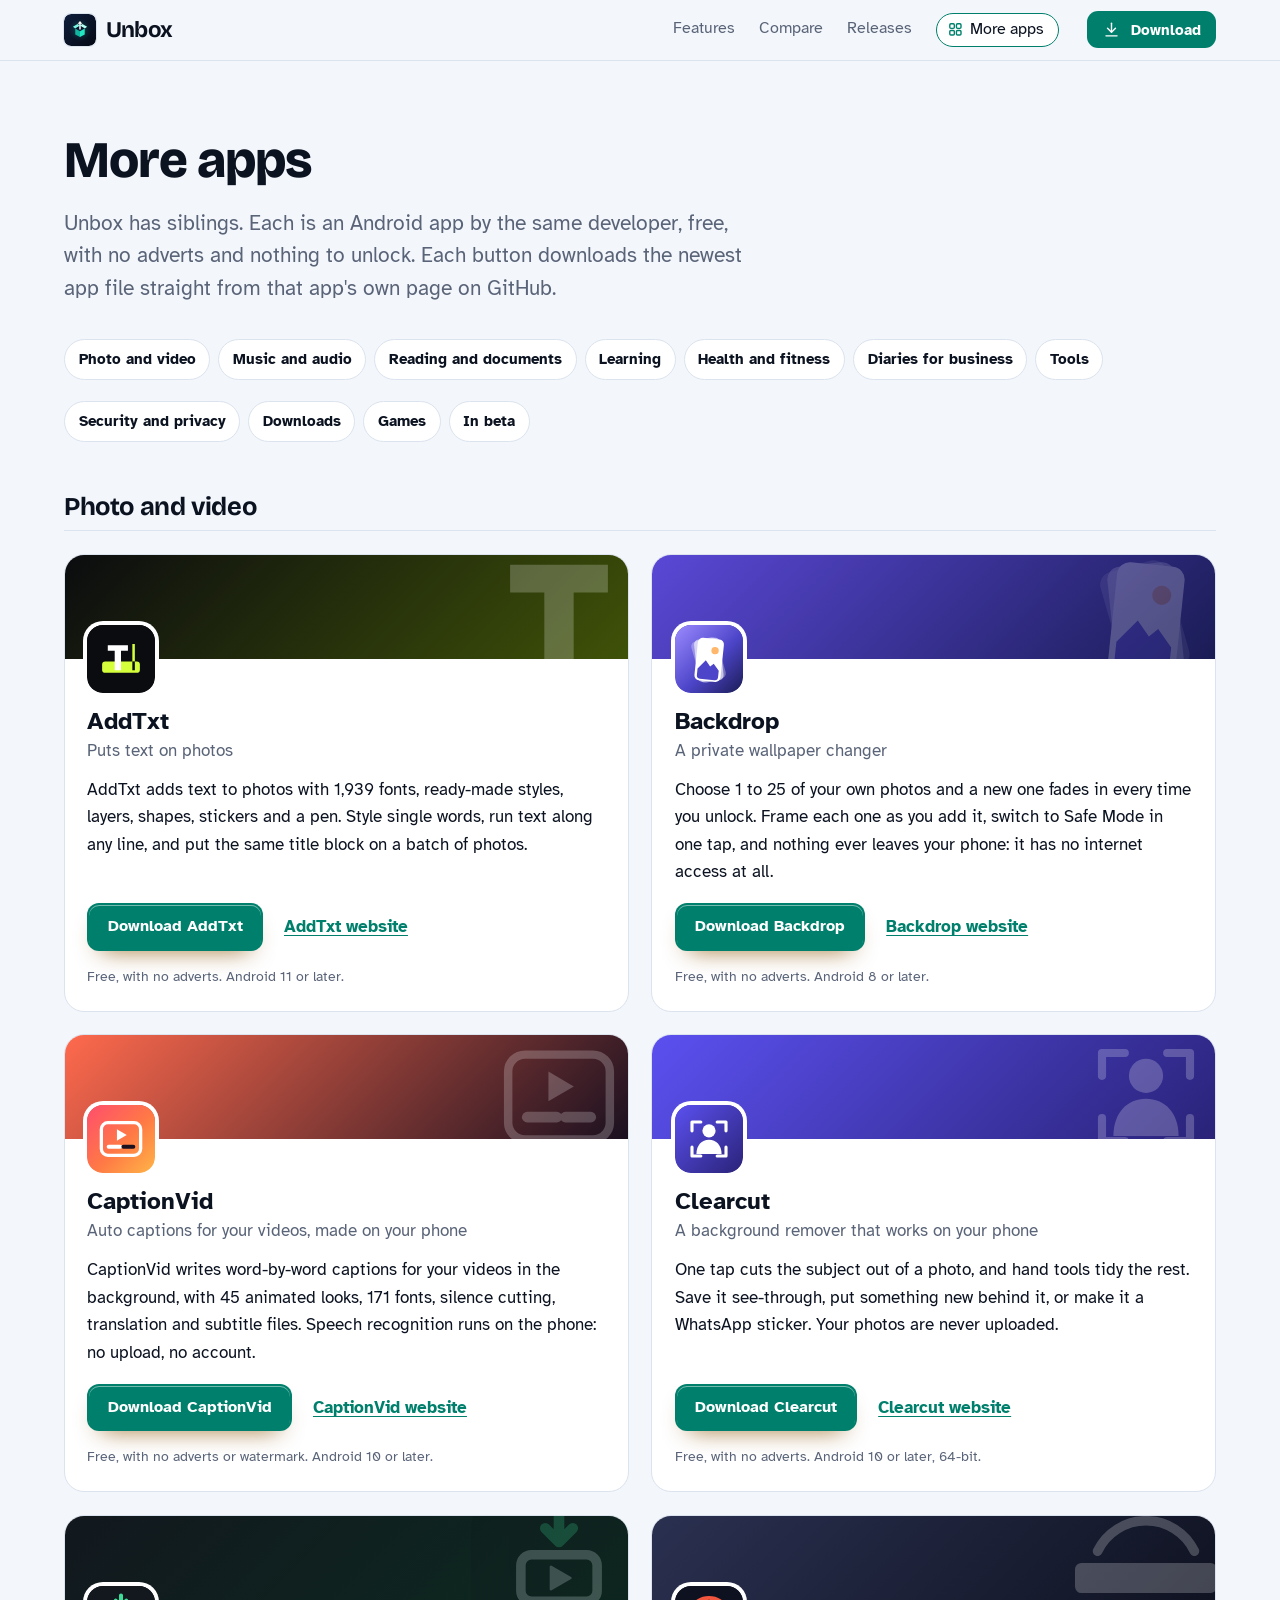
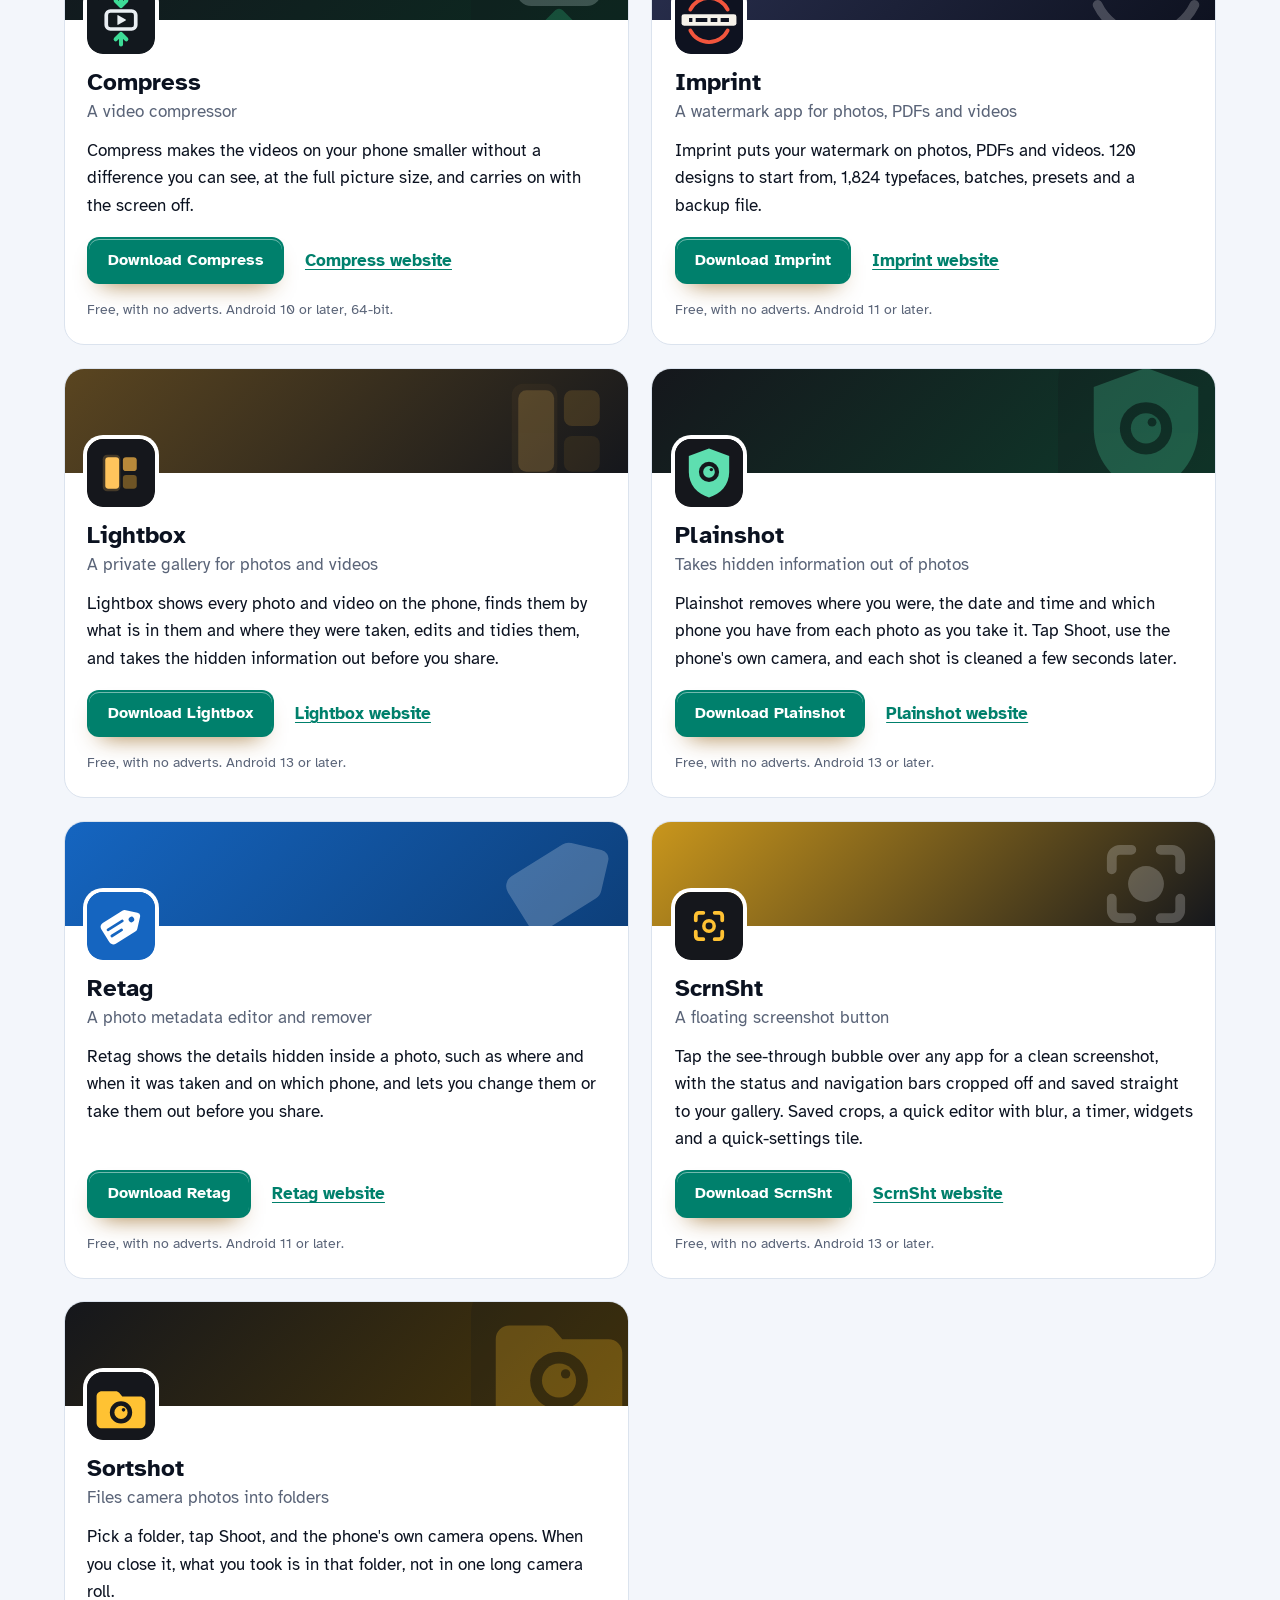
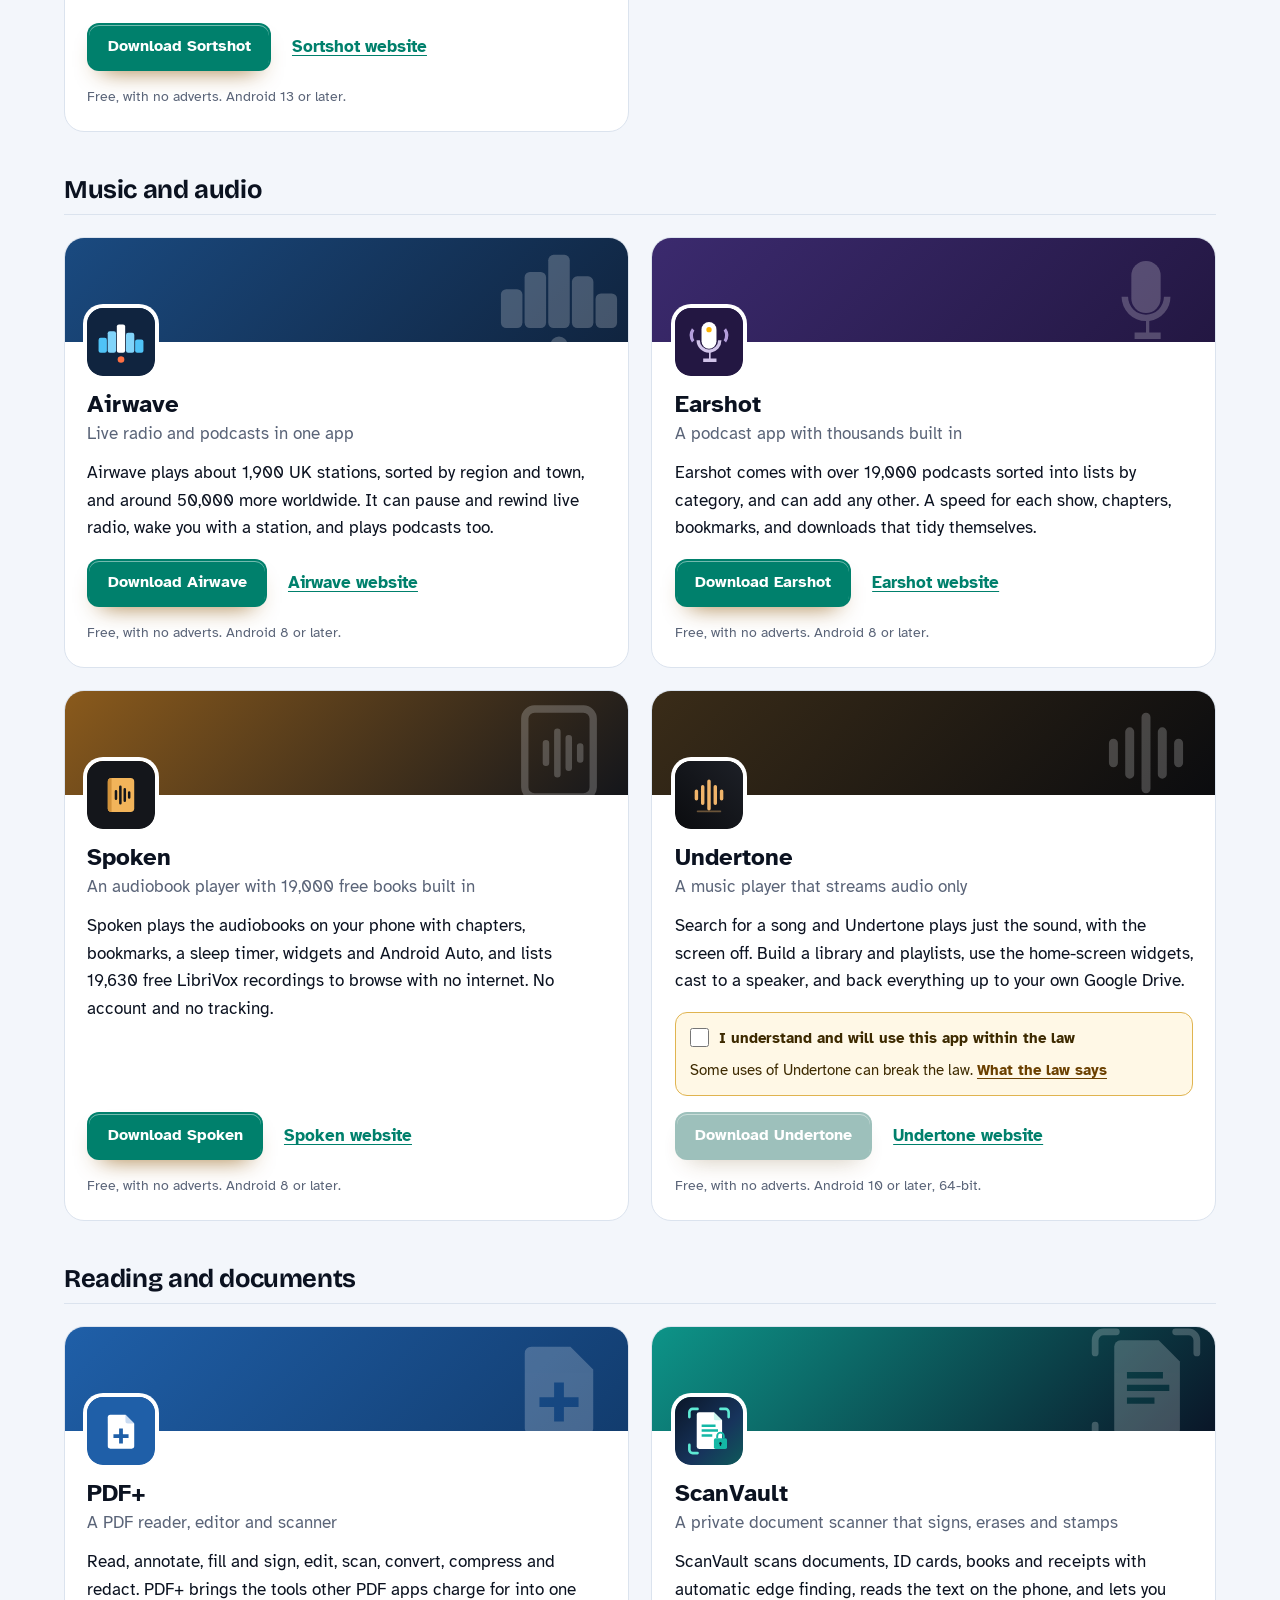
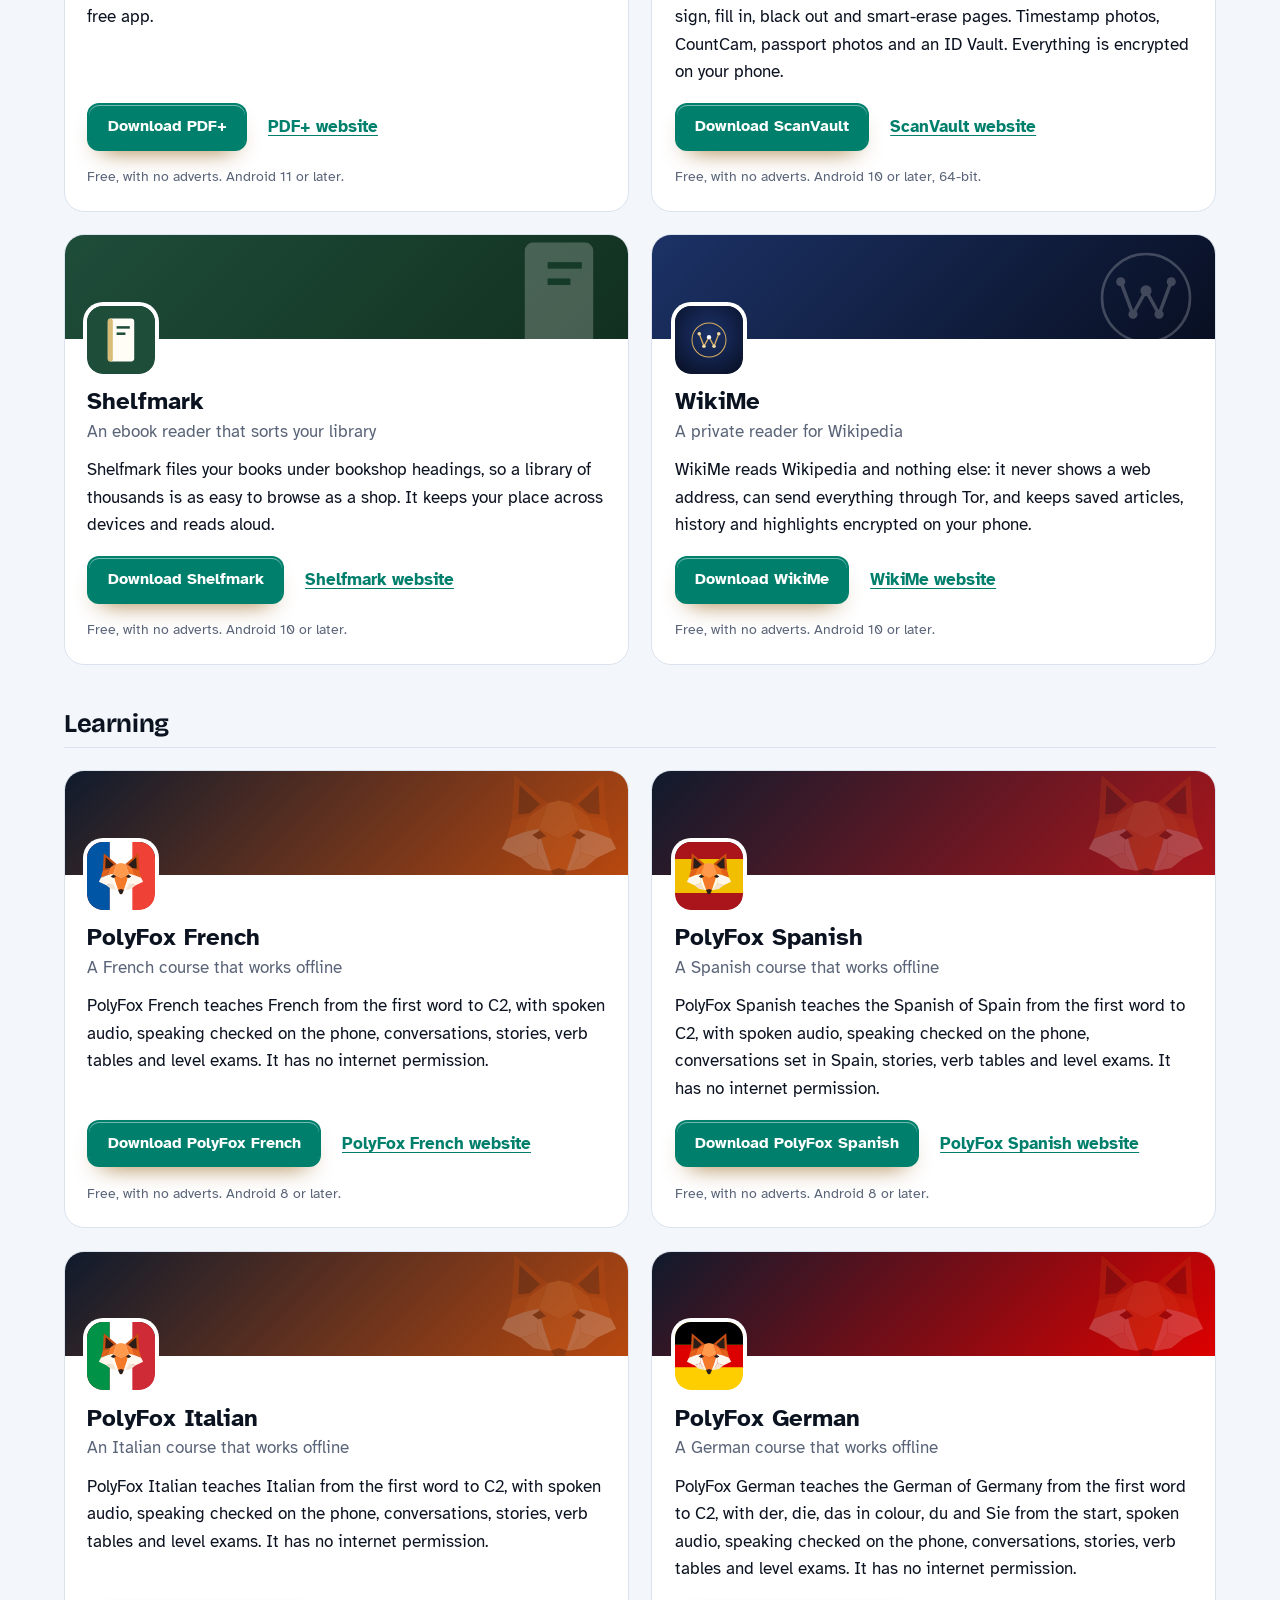
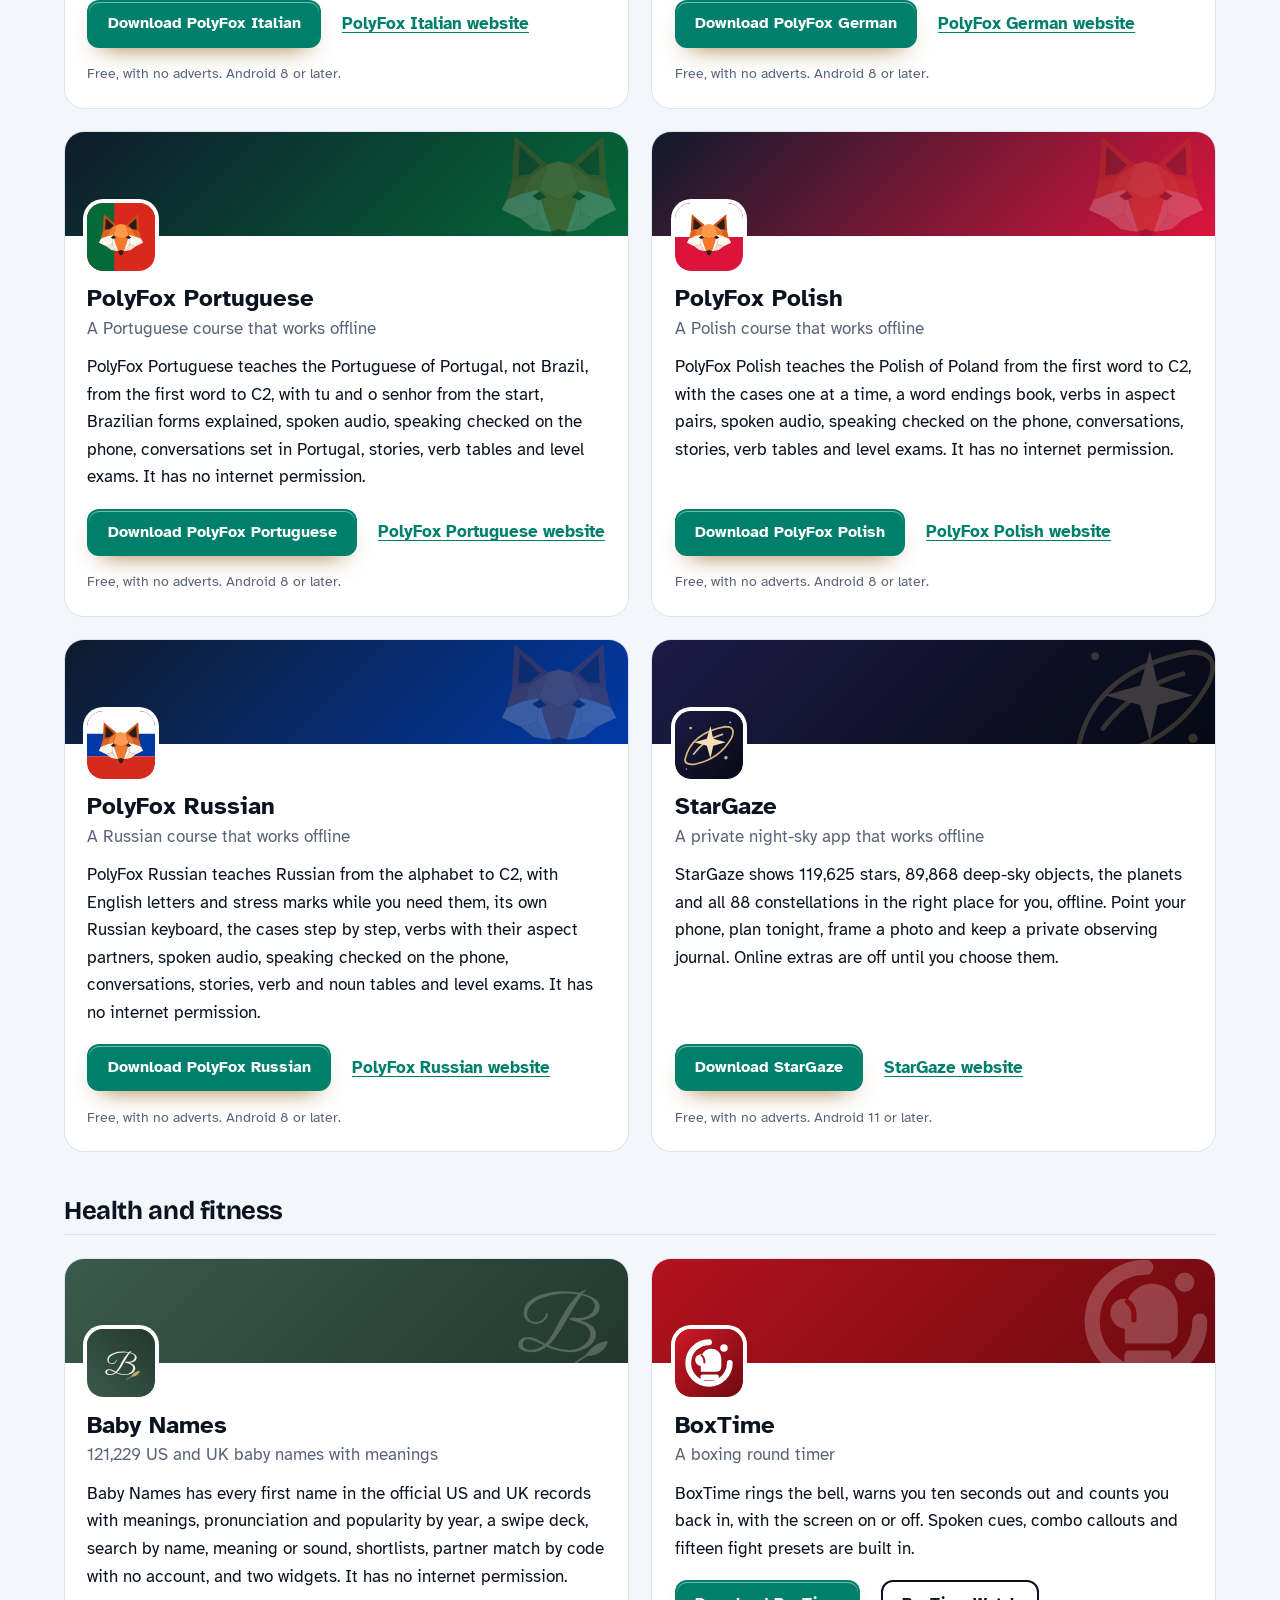
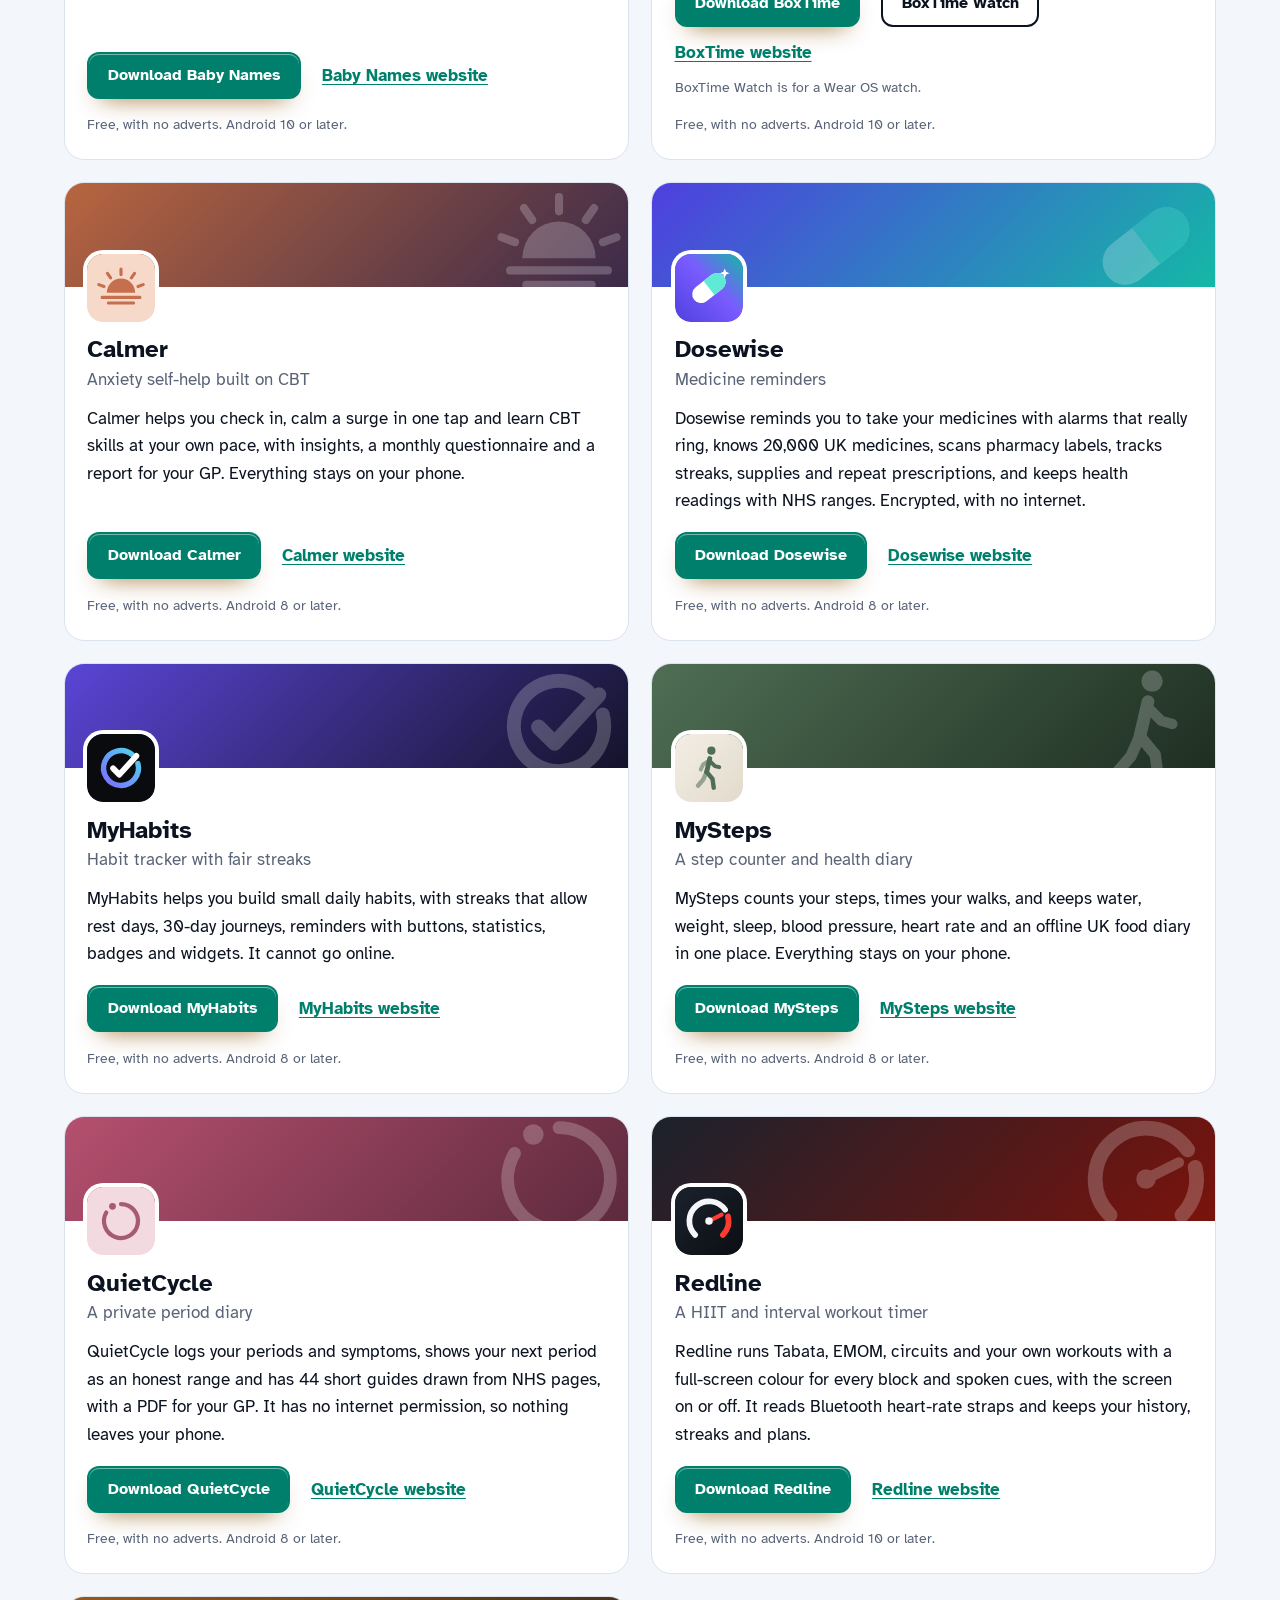
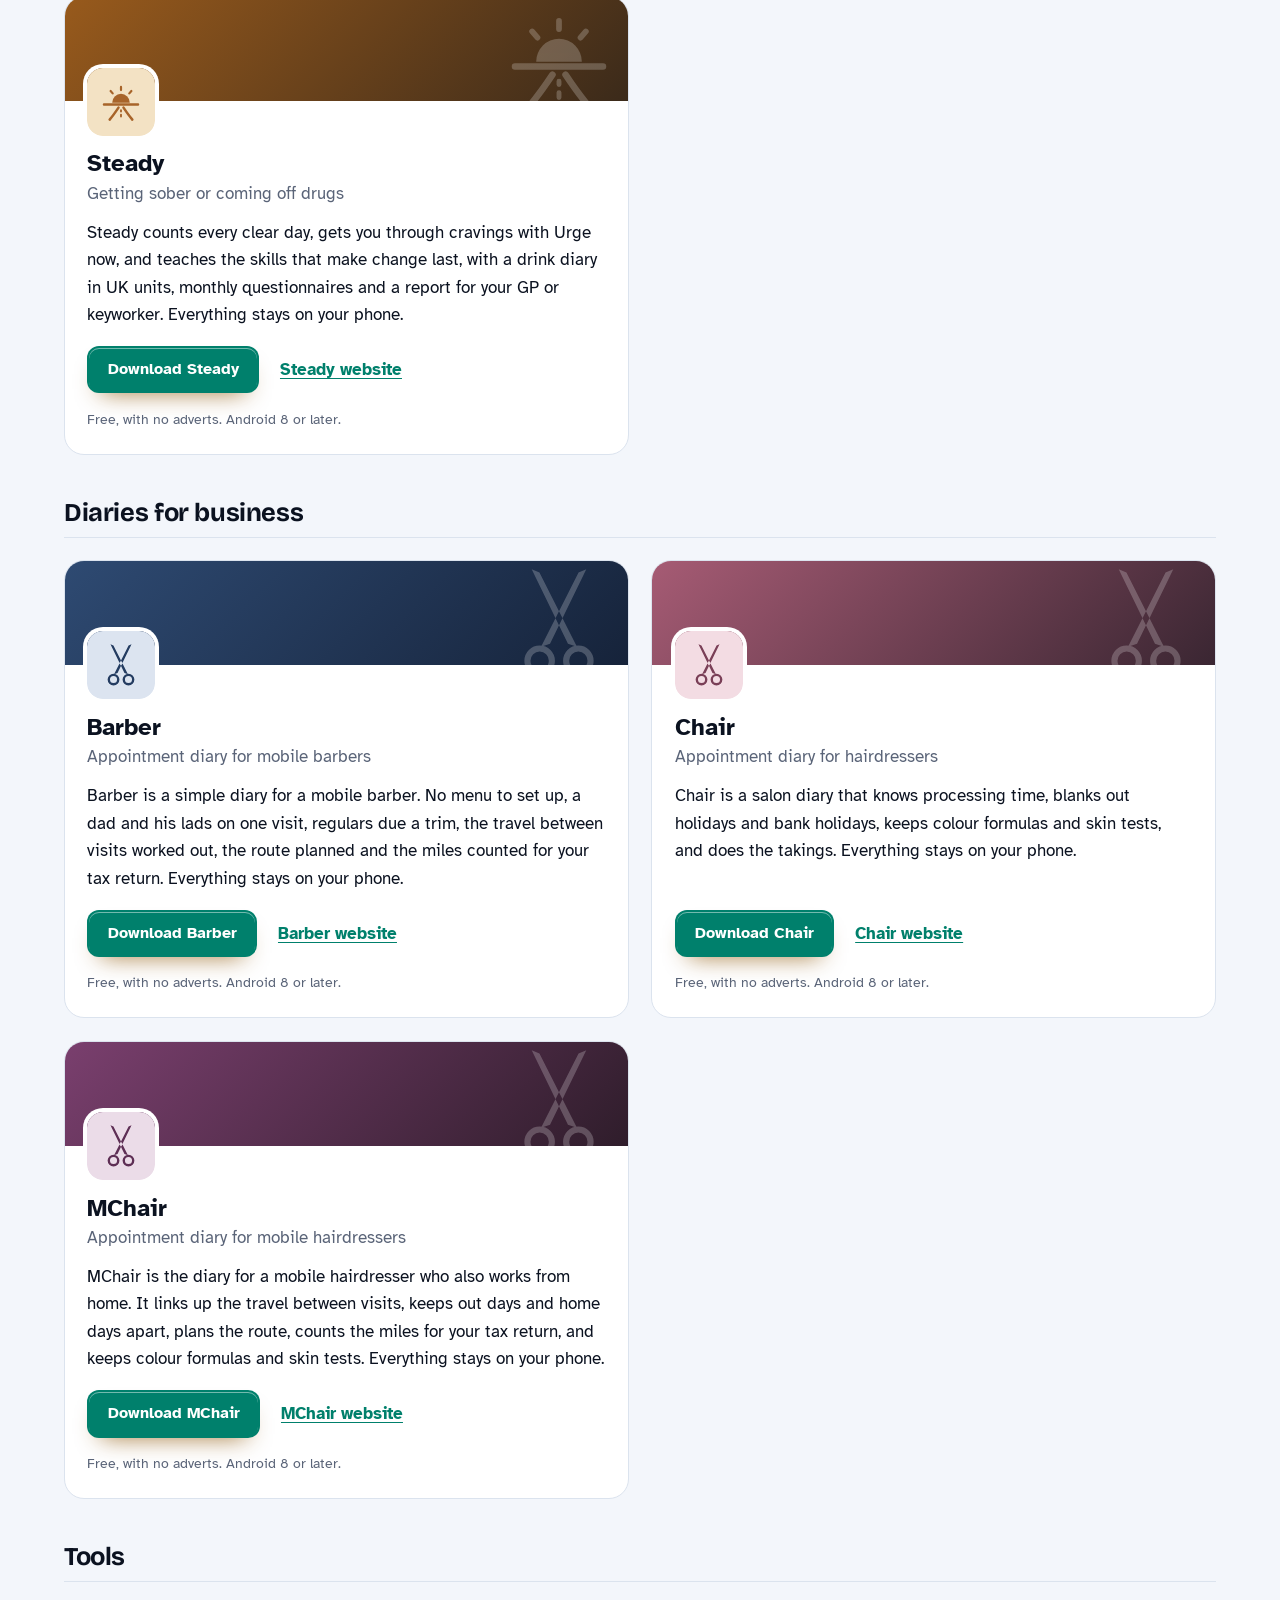
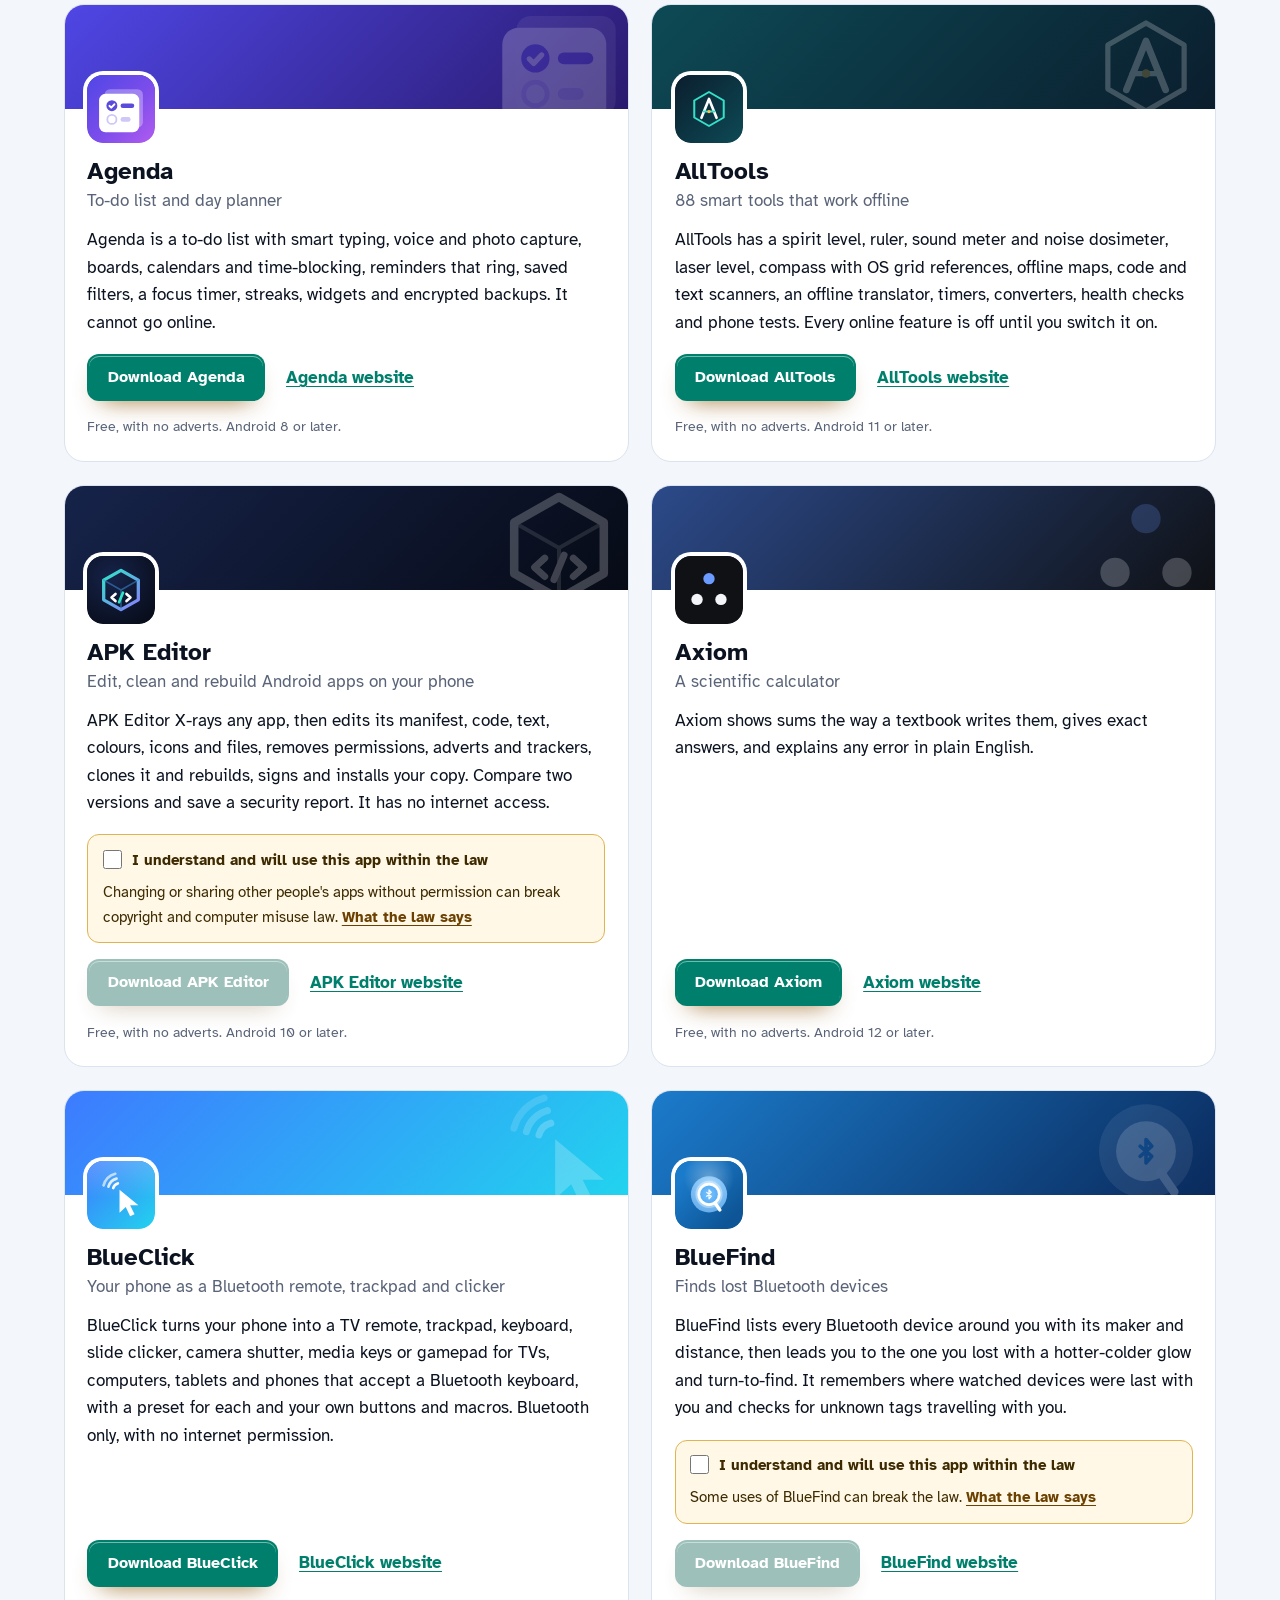
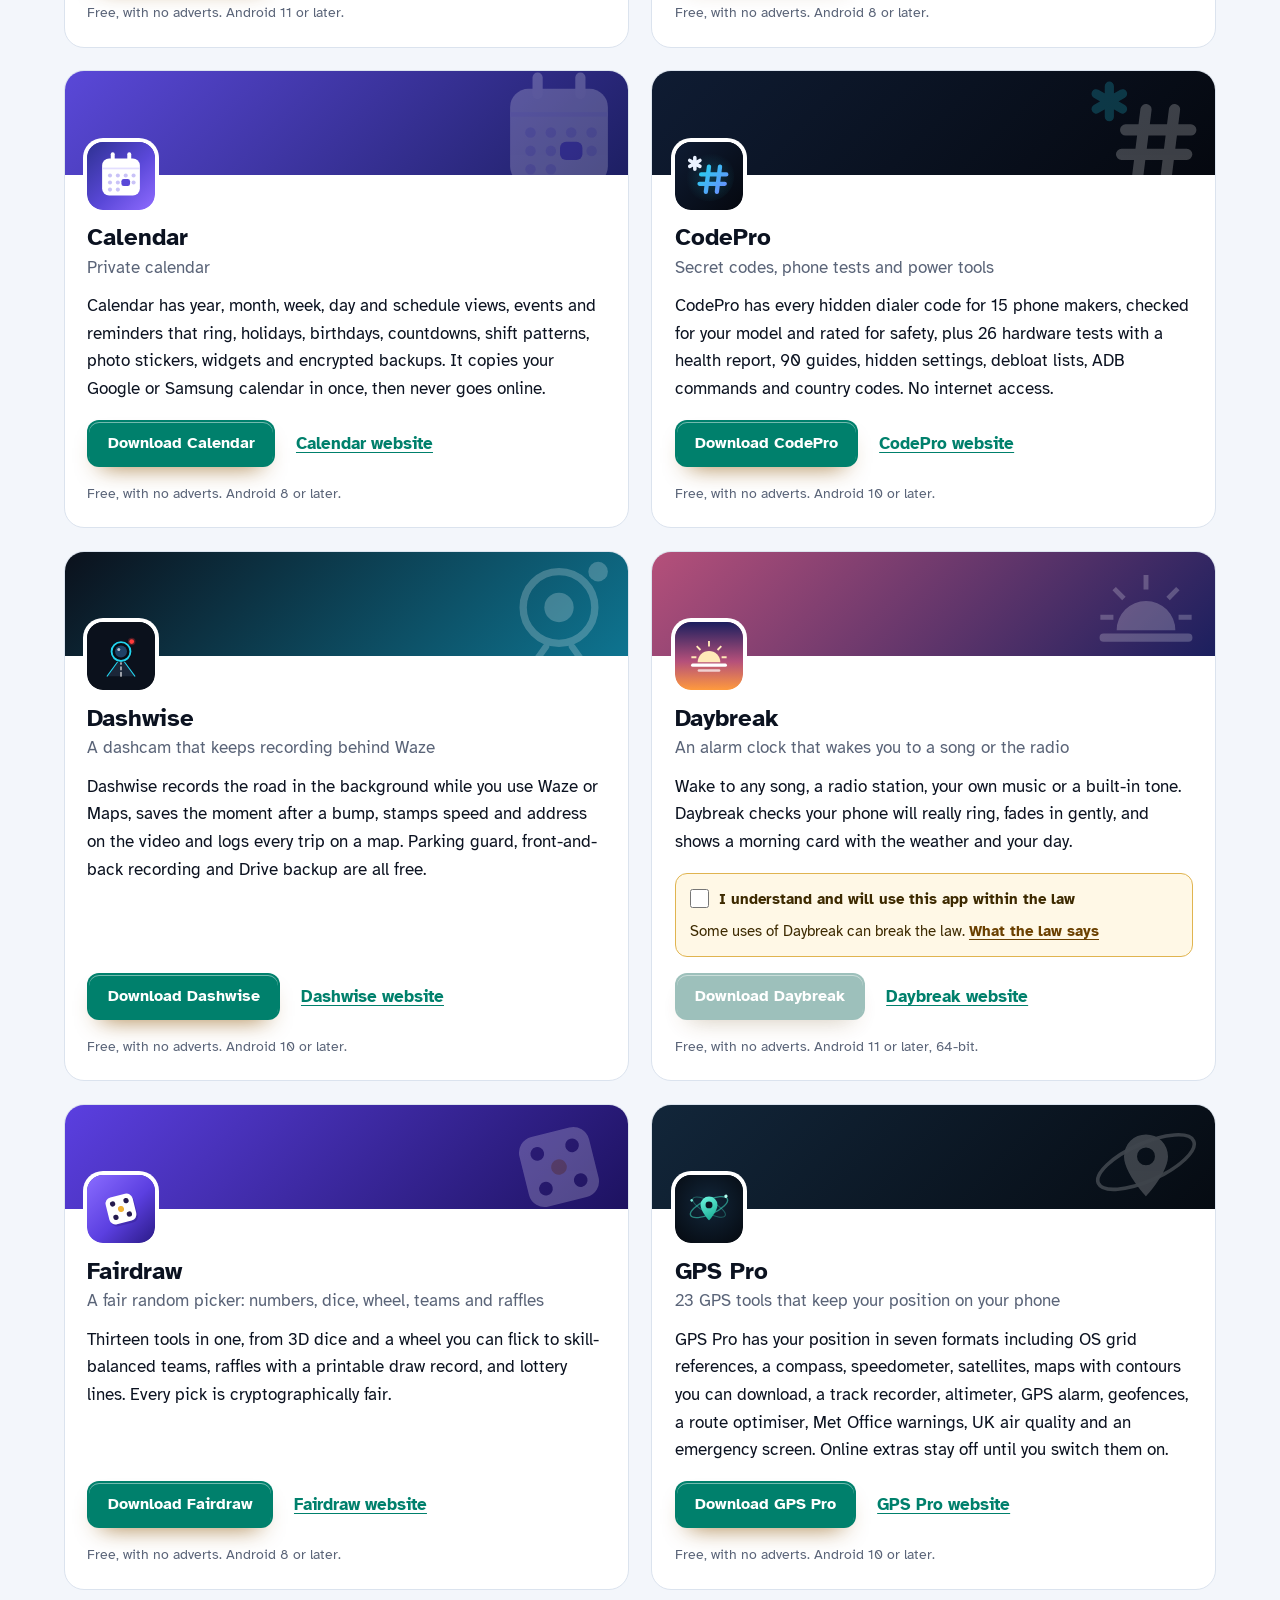
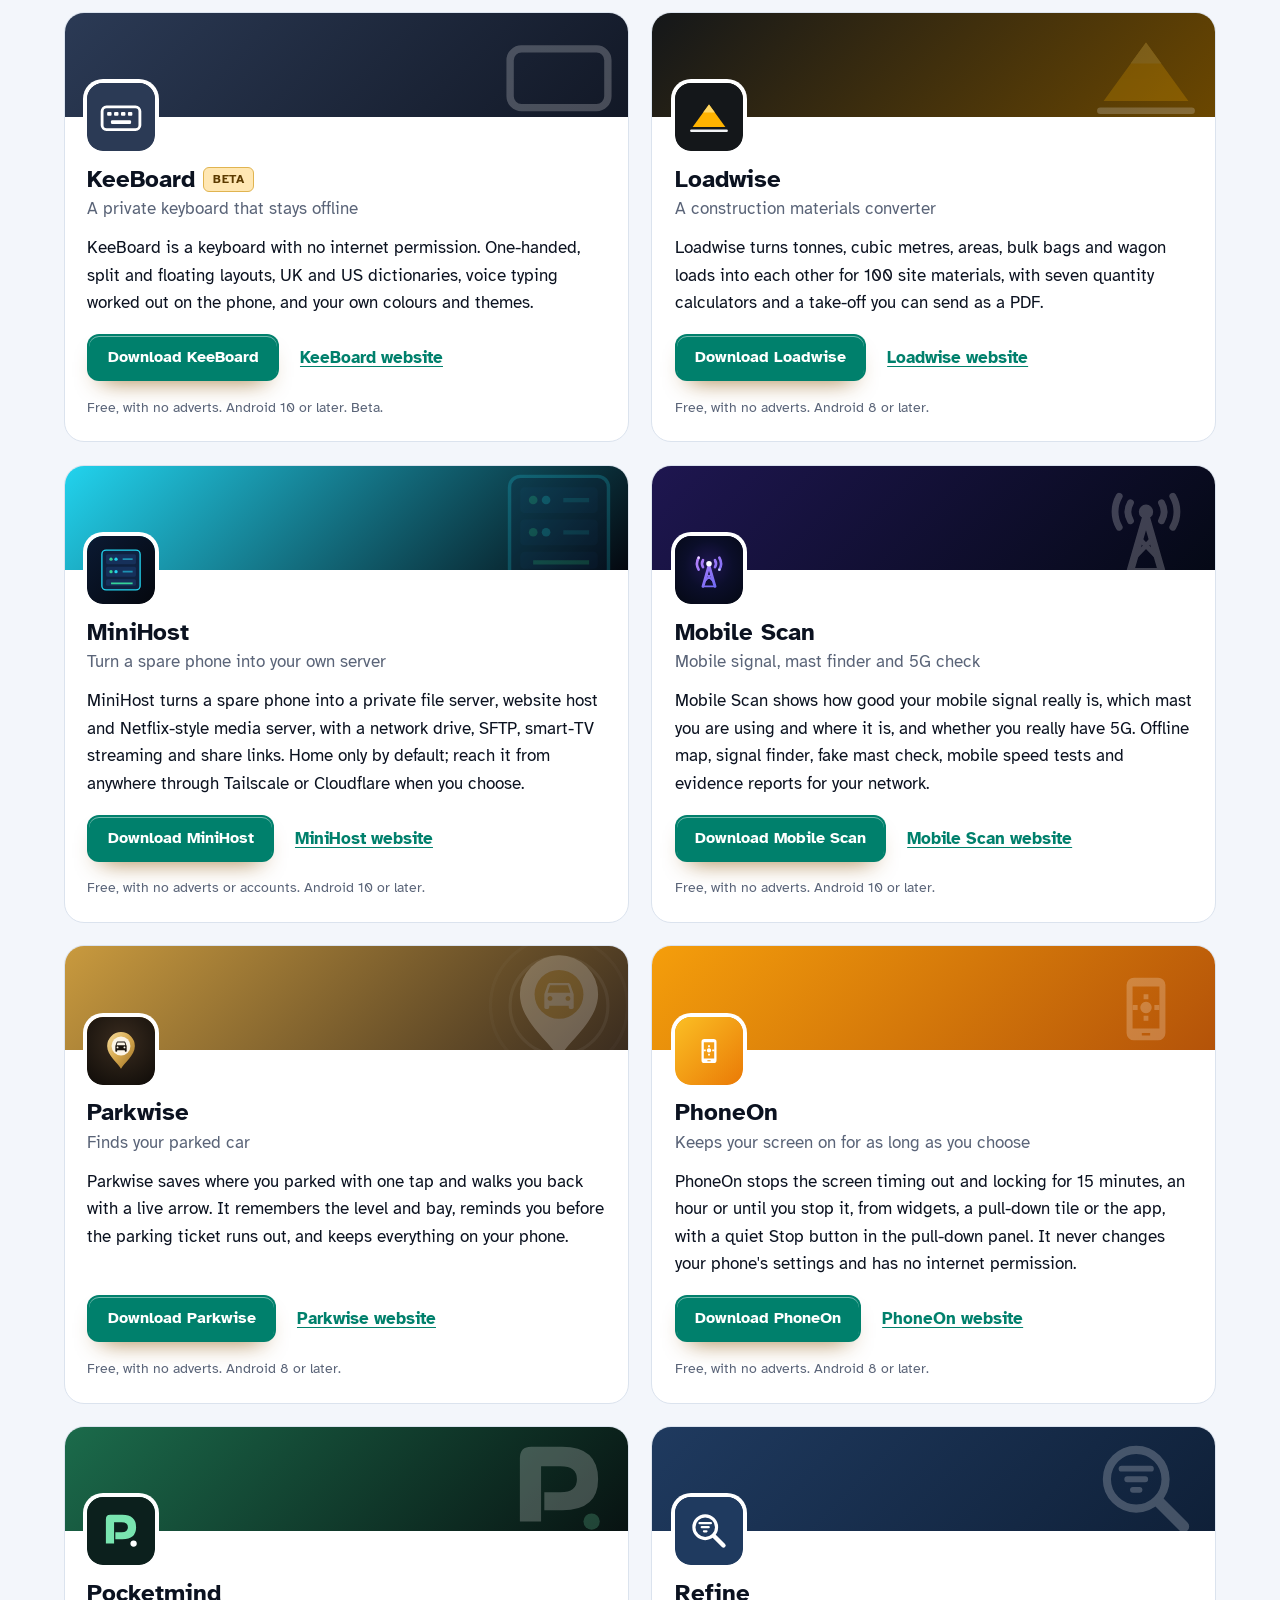
==== commit e10fdbab: "More apps: add BlueClick" ====
--- a/more-apps.html
+++ b/more-apps.html
@@ -4,7 +4,7 @@
 <meta charset="utf-8">
 <meta name="viewport" content="width=device-width, initial-scale=1">
 <title>More free Android apps from the maker of Unbox</title>
-<meta name="description" content="All 99 free Android apps from the maker of Unbox, in one list by category, each with its download and a link to its website.">
+<meta name="description" content="All 100 free Android apps from the maker of Unbox, in one list by category, each with its download and a link to its website.">
 <meta name="author" content="Jonathan Jackson">
 <link rel="canonical" href="https://customgpter.github.io/unbox/more-apps.html">
 <meta name="theme-color" content="#f3f6fb" media="(prefers-color-scheme: light)">
@@ -12,7 +12,7 @@
 <meta property="og:type" content="website">
 <meta property="og:site_name" content="Unbox">
 <meta property="og:title" content="More free Android apps from the maker of Unbox">
-<meta property="og:description" content="All 99 free Android apps from the maker of Unbox, in one list by category, each with its download and a link to its website.">
+<meta property="og:description" content="All 100 free Android apps from the maker of Unbox, in one list by category, each with its download and a link to its website.">
 <meta property="og:url" content="https://customgpter.github.io/unbox/more-apps.html">
 <meta property="og:image" content="https://customgpter.github.io/unbox/assets/og.png">
 <meta property="og:image:width" content="1200">
@@ -26,7 +26,7 @@
 <link rel="preload" href="./assets/fonts/atkinson-hyperlegible-latin-400-normal.woff2" as="font" type="font/woff2" crossorigin>
 <link rel="stylesheet" href="./assets/site.css?v=1">
 <link rel="stylesheet" href="./assets/house.css?v=1">
-<script type="application/ld+json">{"@context":"https://schema.org","@type":"ItemList","name":"Apps from the maker of Unbox","url":"https://customgpter.github.io/unbox/more-apps.html","itemListElement":[{"@type":"ListItem","position":1,"name":"AddTxt","url":"https://customgpter.github.io/addtxt/"},{"@type":"ListItem","position":2,"name":"Backdrop","url":"https://customgpter.github.io/backdrop/"},{"@type":"ListItem","position":3,"name":"CaptionVid","url":"https://customgpter.github.io/captionvid/"},{"@type":"ListItem","position":4,"name":"Clearcut","url":"https://customgpter.github.io/clearcut/"},{"@type":"ListItem","position":5,"name":"Compress","url":"https://customgpter.github.io/compress/"},{"@type":"ListItem","position":6,"name":"Imprint","url":"https://customgpter.github.io/imprint/"},{"@type":"ListItem","position":7,"name":"Lightbox","url":"https://customgpter.github.io/lightbox/"},{"@type":"ListItem","position":8,"name":"Plainshot","url":"https://customgpter.github.io/plainshot/"},{"@type":"ListItem","position":9,"name":"Retag","url":"https://customgpter.github.io/retag/"},{"@type":"ListItem","position":10,"name":"ScrnSht","url":"https://customgpter.github.io/scrnsht/"},{"@type":"ListItem","position":11,"name":"Sortshot","url":"https://customgpter.github.io/sortshot/"},{"@type":"ListItem","position":12,"name":"Airwave","url":"https://customgpter.github.io/airwave/"},{"@type":"ListItem","position":13,"name":"Earshot","url":"https://customgpter.github.io/earshot/"},{"@type":"ListItem","position":14,"name":"Spoken","url":"https://customgpter.github.io/spoken/"},{"@type":"ListItem","position":15,"name":"Undertone","url":"https://customgpter.github.io/undertone/"},{"@type":"ListItem","position":16,"name":"PDF+","url":"https://customgpter.github.io/pdfplus/"},{"@type":"ListItem","position":17,"name":"ScanVault","url":"https://customgpter.github.io/scanvault/"},{"@type":"ListItem","position":18,"name":"Shelfmark","url":"https://customgpter.github.io/shelfmark/"},{"@type":"ListItem","position":19,"name":"WikiMe","url":"https://customgpter.github.io/wikime/"},{"@type":"ListItem","position":20,"name":"PolyFox French","url":"https://customgpter.github.io/polyfox/"},{"@type":"ListItem","position":21,"name":"PolyFox Spanish","url":"https://customgpter.github.io/polyfox-spanish/"},{"@type":"ListItem","position":22,"name":"PolyFox Italian","url":"https://customgpter.github.io/polyfox-italian/"},{"@type":"ListItem","position":23,"name":"PolyFox German","url":"https://customgpter.github.io/polyfox-german/"},{"@type":"ListItem","position":24,"name":"PolyFox Portuguese","url":"https://customgpter.github.io/polyfox-portuguese/"},{"@type":"ListItem","position":25,"name":"PolyFox Polish","url":"https://customgpter.github.io/polyfox-polish/"},{"@type":"ListItem","position":26,"name":"PolyFox Russian","url":"https://customgpter.github.io/polyfox-russian/"},{"@type":"ListItem","position":27,"name":"StarGaze","url":"https://customgpter.github.io/stargaze/"},{"@type":"ListItem","position":28,"name":"Baby Names","url":"https://customgpter.github.io/babynames/"},{"@type":"ListItem","position":29,"name":"BoxTime","url":"https://customgpter.github.io/boxtime/"},{"@type":"ListItem","position":30,"name":"Calmer","url":"https://customgpter.github.io/calmer/"},{"@type":"ListItem","position":31,"name":"Dosewise","url":"https://customgpter.github.io/dosewise/"},{"@type":"ListItem","position":32,"name":"MyHabits","url":"https://customgpter.github.io/myhabits/"},{"@type":"ListItem","position":33,"name":"MySteps","url":"https://customgpter.github.io/mysteps/"},{"@type":"ListItem","position":34,"name":"QuietCycle","url":"https://customgpter.github.io/quietcycle/"},{"@type":"ListItem","position":35,"name":"Redline","url":"https://customgpter.github.io/redline/"},{"@type":"ListItem","position":36,"name":"Steady","url":"https://customgpter.github.io/steady/"},{"@type":"ListItem","position":37,"name":"Barber","url":"https://customgpter.github.io/barber/"},{"@type":"ListItem","position":38,"name":"Chair","url":"https://customgpter.github.io/chair/"},{"@type":"ListItem","position":39,"name":"MChair","url":"https://customgpter.github.io/mchair/"},{"@type":"ListItem","position":40,"name":"Agenda","url":"https://customgpter.github.io/agenda/"},{"@type":"ListItem","position":41,"name":"AllTools","url":"https://customgpter.github.io/alltools/"},{"@type":"ListItem","position":42,"name":"APK Editor","url":"https://customgpter.github.io/apkeditor/"},{"@type":"ListItem","position":43,"name":"Axiom","url":"https://customgpter.github.io/axiom/"},{"@type":"ListItem","position":44,"name":"BlueFind","url":"https://customgpter.github.io/bluefind/"},{"@type":"ListItem","position":45,"name":"Calendar","url":"https://customgpter.github.io/calendar/"},{"@type":"ListItem","position":46,"name":"CodePro","url":"https://customgpter.github.io/codepro/"},{"@type":"ListItem","position":47,"name":"Dashwise","url":"https://customgpter.github.io/dashwise/"},{"@type":"ListItem","position":48,"name":"Daybreak","url":"https://customgpter.github.io/daybreak/"},{"@type":"ListItem","position":49,"name":"Fairdraw","url":"https://customgpter.github.io/fairdraw/"},{"@type":"ListItem","position":50,"name":"GPS Pro","url":"https://customgpter.github.io/gpspro/"},{"@type":"ListItem","position":51,"name":"KeeBoard","url":"https://customgpter.github.io/keeboard/"},{"@type":"ListItem","position":52,"name":"Loadwise","url":"https://customgpter.github.io/loadwise/"},{"@type":"ListItem","position":53,"name":"MiniHost","url":"https://customgpter.github.io/minihost/"},{"@type":"ListItem","position":54,"name":"Mobile Scan","url":"https://customgpter.github.io/mobilescan/"},{"@type":"ListItem","position":55,"name":"Parkwise","url":"https://customgpter.github.io/parkwise/"},{"@type":"ListItem","position":56,"name":"PhoneOn","url":"https://customgpter.github.io/phoneon/"},{"@type":"ListItem","position":57,"name":"Pocketmind","url":"https://customgpter.github.io/pocketmind/"},{"@type":"ListItem","position":58,"name":"Refine","url":"https://customgpter.github.io/refine/"},{"@type":"ListItem","position":59,"name":"Shiftwise","url":"https://customgpter.github.io/shiftwise/"},{"@type":"ListItem","position":60,"name":"SimpleCalc","url":"https://customgpter.github.io/simplecalc/"},{"@type":"ListItem","position":61,"name":"Skyline","url":"https://customgpter.github.io/skyline/"},{"@type":"ListItem","position":62,"name":"Slipway","url":"https://customgpter.github.io/slipway/"},{"@type":"ListItem","position":63,"name":"Tagger","url":"https://customgpter.github.io/tagger/"},{"@type":"ListItem","position":64,"name":"TotalClean","url":"https://customgpter.github.io/totalclean/"},{"@type":"ListItem","position":65,"name":"TVLink","url":"https://customgpter.github.io/tvlink/"},{"@type":"ListItem","position":66,"name":"Unbox","url":"https://customgpter.github.io/unbox/"},{"@type":"ListItem","position":67,"name":"WhatsKeep","url":"https://customgpter.github.io/whatskeep/"},{"@type":"ListItem","position":68,"name":"WiFi Scan","url":"https://customgpter.github.io/wifiscan/"},{"@type":"ListItem","position":69,"name":"Auditly","url":"https://customgpter.github.io/auditly/"},{"@type":"ListItem","position":70,"name":"Backchannel","url":"https://customgpter.github.io/backchannel/"},{"@type":"ListItem","position":71,"name":"ENotes","url":"https://customgpter.github.io/enotes/"},{"@type":"ListItem","position":72,"name":"FindMe","url":"https://customgpter.github.io/findme/"},{"@type":"ListItem","position":73,"name":"iLock","url":"https://customgpter.github.io/ilock/"},{"@type":"ListItem","position":74,"name":"ImSafe","url":"https://customgpter.github.io/imsafe/"},{"@type":"ListItem","position":75,"name":"IShred","url":"https://customgpter.github.io/ishred/"},{"@type":"ListItem","position":76,"name":"LockBox","url":"https://customgpter.github.io/lockbox/"},{"@type":"ListItem","position":77,"name":"PassVault","url":"https://customgpter.github.io/passvault/"},{"@type":"ListItem","position":78,"name":"SpyFind","url":"https://customgpter.github.io/spyfind/"},{"@type":"ListItem","position":79,"name":"TextWipe","url":"https://customgpter.github.io/textwipe/"},{"@type":"ListItem","position":80,"name":"Tracewire","url":"https://customgpter.github.io/tracewire/"},{"@type":"ListItem","position":81,"name":"Vigil","url":"https://customgpter.github.io/vigil/"},{"@type":"ListItem","position":82,"name":"Grab","url":"https://customgpter.github.io/grab/"},{"@type":"ListItem","position":83,"name":"Swarm","url":"https://customgpter.github.io/swarm/"},{"@type":"ListItem","position":84,"name":"Plane Games","url":"https://customgpter.github.io/plane-games/"},{"@type":"ListItem","position":85,"name":"Ninefold","url":"https://customgpter.github.io/ninefold/"},{"@type":"ListItem","position":86,"name":"Cubewise","url":"https://customgpter.github.io/cubewise/"},{"@type":"ListItem","position":87,"name":"Tilewise","url":"https://customgpter.github.io/tilewise/"},{"@type":"ListItem","position":88,"name":"Letterwise","url":"https://customgpter.github.io/letterwise/"},{"@type":"ListItem","position":89,"name":"Kingside","url":"https://customgpter.github.io/kingside/"},{"@type":"ListItem","position":90,"name":"Deckhand","url":"https://customgpter.github.io/deckhand/"},{"@type":"ListItem","position":91,"name":"SNESForge","url":"https://customgpter.github.io/snesforge/"},{"@type":"ListItem","position":92,"name":"Fame Boy","url":"https://customgpter.github.io/fameboy/"},{"@type":"ListItem","position":93,"name":"PSPPro","url":"https://customgpter.github.io/psppro/"},{"@type":"ListItem","position":94,"name":"MegaGen","url":"https://customgpter.github.io/megagen/"},{"@type":"ListItem","position":95,"name":"QVR","url":"https://customgpter.github.io/qvr/"},{"@type":"ListItem","position":96,"name":"QVR Watch","url":"https://customgpter.github.io/qvr-watch/"},{"@type":"ListItem","position":97,"name":"QVRLite","url":"https://customgpter.github.io/qvrlite/"},{"@type":"ListItem","position":98,"name":"Onionz","url":"https://customgpter.github.io/onionz/"},{"@type":"ListItem","position":99,"name":"OnionzWeb","url":"https://customgpter.github.io/onionzweb/"}]}</script>
+<script type="application/ld+json">{"@context":"https://schema.org","@type":"ItemList","name":"Apps from the maker of Unbox","url":"https://customgpter.github.io/unbox/more-apps.html","itemListElement":[{"@type":"ListItem","position":1,"name":"AddTxt","url":"https://customgpter.github.io/addtxt/"},{"@type":"ListItem","position":2,"name":"Backdrop","url":"https://customgpter.github.io/backdrop/"},{"@type":"ListItem","position":3,"name":"CaptionVid","url":"https://customgpter.github.io/captionvid/"},{"@type":"ListItem","position":4,"name":"Clearcut","url":"https://customgpter.github.io/clearcut/"},{"@type":"ListItem","position":5,"name":"Compress","url":"https://customgpter.github.io/compress/"},{"@type":"ListItem","position":6,"name":"Imprint","url":"https://customgpter.github.io/imprint/"},{"@type":"ListItem","position":7,"name":"Lightbox","url":"https://customgpter.github.io/lightbox/"},{"@type":"ListItem","position":8,"name":"Plainshot","url":"https://customgpter.github.io/plainshot/"},{"@type":"ListItem","position":9,"name":"Retag","url":"https://customgpter.github.io/retag/"},{"@type":"ListItem","position":10,"name":"ScrnSht","url":"https://customgpter.github.io/scrnsht/"},{"@type":"ListItem","position":11,"name":"Sortshot","url":"https://customgpter.github.io/sortshot/"},{"@type":"ListItem","position":12,"name":"Airwave","url":"https://customgpter.github.io/airwave/"},{"@type":"ListItem","position":13,"name":"Earshot","url":"https://customgpter.github.io/earshot/"},{"@type":"ListItem","position":14,"name":"Spoken","url":"https://customgpter.github.io/spoken/"},{"@type":"ListItem","position":15,"name":"Undertone","url":"https://customgpter.github.io/undertone/"},{"@type":"ListItem","position":16,"name":"PDF+","url":"https://customgpter.github.io/pdfplus/"},{"@type":"ListItem","position":17,"name":"ScanVault","url":"https://customgpter.github.io/scanvault/"},{"@type":"ListItem","position":18,"name":"Shelfmark","url":"https://customgpter.github.io/shelfmark/"},{"@type":"ListItem","position":19,"name":"WikiMe","url":"https://customgpter.github.io/wikime/"},{"@type":"ListItem","position":20,"name":"PolyFox French","url":"https://customgpter.github.io/polyfox/"},{"@type":"ListItem","position":21,"name":"PolyFox Spanish","url":"https://customgpter.github.io/polyfox-spanish/"},{"@type":"ListItem","position":22,"name":"PolyFox Italian","url":"https://customgpter.github.io/polyfox-italian/"},{"@type":"ListItem","position":23,"name":"PolyFox German","url":"https://customgpter.github.io/polyfox-german/"},{"@type":"ListItem","position":24,"name":"PolyFox Portuguese","url":"https://customgpter.github.io/polyfox-portuguese/"},{"@type":"ListItem","position":25,"name":"PolyFox Polish","url":"https://customgpter.github.io/polyfox-polish/"},{"@type":"ListItem","position":26,"name":"PolyFox Russian","url":"https://customgpter.github.io/polyfox-russian/"},{"@type":"ListItem","position":27,"name":"StarGaze","url":"https://customgpter.github.io/stargaze/"},{"@type":"ListItem","position":28,"name":"Baby Names","url":"https://customgpter.github.io/babynames/"},{"@type":"ListItem","position":29,"name":"BoxTime","url":"https://customgpter.github.io/boxtime/"},{"@type":"ListItem","position":30,"name":"Calmer","url":"https://customgpter.github.io/calmer/"},{"@type":"ListItem","position":31,"name":"Dosewise","url":"https://customgpter.github.io/dosewise/"},{"@type":"ListItem","position":32,"name":"MyHabits","url":"https://customgpter.github.io/myhabits/"},{"@type":"ListItem","position":33,"name":"MySteps","url":"https://customgpter.github.io/mysteps/"},{"@type":"ListItem","position":34,"name":"QuietCycle","url":"https://customgpter.github.io/quietcycle/"},{"@type":"ListItem","position":35,"name":"Redline","url":"https://customgpter.github.io/redline/"},{"@type":"ListItem","position":36,"name":"Steady","url":"https://customgpter.github.io/steady/"},{"@type":"ListItem","position":37,"name":"Barber","url":"https://customgpter.github.io/barber/"},{"@type":"ListItem","position":38,"name":"Chair","url":"https://customgpter.github.io/chair/"},{"@type":"ListItem","position":39,"name":"MChair","url":"https://customgpter.github.io/mchair/"},{"@type":"ListItem","position":40,"name":"Agenda","url":"https://customgpter.github.io/agenda/"},{"@type":"ListItem","position":41,"name":"AllTools","url":"https://customgpter.github.io/alltools/"},{"@type":"ListItem","position":42,"name":"APK Editor","url":"https://customgpter.github.io/apkeditor/"},{"@type":"ListItem","position":43,"name":"Axiom","url":"https://customgpter.github.io/axiom/"},{"@type":"ListItem","position":44,"name":"BlueClick","url":"https://customgpter.github.io/blueclick/"},{"@type":"ListItem","position":45,"name":"BlueFind","url":"https://customgpter.github.io/bluefind/"},{"@type":"ListItem","position":46,"name":"Calendar","url":"https://customgpter.github.io/calendar/"},{"@type":"ListItem","position":47,"name":"CodePro","url":"https://customgpter.github.io/codepro/"},{"@type":"ListItem","position":48,"name":"Dashwise","url":"https://customgpter.github.io/dashwise/"},{"@type":"ListItem","position":49,"name":"Daybreak","url":"https://customgpter.github.io/daybreak/"},{"@type":"ListItem","position":50,"name":"Fairdraw","url":"https://customgpter.github.io/fairdraw/"},{"@type":"ListItem","position":51,"name":"GPS Pro","url":"https://customgpter.github.io/gpspro/"},{"@type":"ListItem","position":52,"name":"KeeBoard","url":"https://customgpter.github.io/keeboard/"},{"@type":"ListItem","position":53,"name":"Loadwise","url":"https://customgpter.github.io/loadwise/"},{"@type":"ListItem","position":54,"name":"MiniHost","url":"https://customgpter.github.io/minihost/"},{"@type":"ListItem","position":55,"name":"Mobile Scan","url":"https://customgpter.github.io/mobilescan/"},{"@type":"ListItem","position":56,"name":"Parkwise","url":"https://customgpter.github.io/parkwise/"},{"@type":"ListItem","position":57,"name":"PhoneOn","url":"https://customgpter.github.io/phoneon/"},{"@type":"ListItem","position":58,"name":"Pocketmind","url":"https://customgpter.github.io/pocketmind/"},{"@type":"ListItem","position":59,"name":"Refine","url":"https://customgpter.github.io/refine/"},{"@type":"ListItem","position":60,"name":"Shiftwise","url":"https://customgpter.github.io/shiftwise/"},{"@type":"ListItem","position":61,"name":"SimpleCalc","url":"https://customgpter.github.io/simplecalc/"},{"@type":"ListItem","position":62,"name":"Skyline","url":"https://customgpter.github.io/skyline/"},{"@type":"ListItem","position":63,"name":"Slipway","url":"https://customgpter.github.io/slipway/"},{"@type":"ListItem","position":64,"name":"Tagger","url":"https://customgpter.github.io/tagger/"},{"@type":"ListItem","position":65,"name":"TotalClean","url":"https://customgpter.github.io/totalclean/"},{"@type":"ListItem","position":66,"name":"TVLink","url":"https://customgpter.github.io/tvlink/"},{"@type":"ListItem","position":67,"name":"Unbox","url":"https://customgpter.github.io/unbox/"},{"@type":"ListItem","position":68,"name":"WhatsKeep","url":"https://customgpter.github.io/whatskeep/"},{"@type":"ListItem","position":69,"name":"WiFi Scan","url":"https://customgpter.github.io/wifiscan/"},{"@type":"ListItem","position":70,"name":"Auditly","url":"https://customgpter.github.io/auditly/"},{"@type":"ListItem","position":71,"name":"Backchannel","url":"https://customgpter.github.io/backchannel/"},{"@type":"ListItem","position":72,"name":"ENotes","url":"https://customgpter.github.io/enotes/"},{"@type":"ListItem","position":73,"name":"FindMe","url":"https://customgpter.github.io/findme/"},{"@type":"ListItem","position":74,"name":"iLock","url":"https://customgpter.github.io/ilock/"},{"@type":"ListItem","position":75,"name":"ImSafe","url":"https://customgpter.github.io/imsafe/"},{"@type":"ListItem","position":76,"name":"IShred","url":"https://customgpter.github.io/ishred/"},{"@type":"ListItem","position":77,"name":"LockBox","url":"https://customgpter.github.io/lockbox/"},{"@type":"ListItem","position":78,"name":"PassVault","url":"https://customgpter.github.io/passvault/"},{"@type":"ListItem","position":79,"name":"SpyFind","url":"https://customgpter.github.io/spyfind/"},{"@type":"ListItem","position":80,"name":"TextWipe","url":"https://customgpter.github.io/textwipe/"},{"@type":"ListItem","position":81,"name":"Tracewire","url":"https://customgpter.github.io/tracewire/"},{"@type":"ListItem","position":82,"name":"Vigil","url":"https://customgpter.github.io/vigil/"},{"@type":"ListItem","position":83,"name":"Grab","url":"https://customgpter.github.io/grab/"},{"@type":"ListItem","position":84,"name":"Swarm","url":"https://customgpter.github.io/swarm/"},{"@type":"ListItem","position":85,"name":"Plane Games","url":"https://customgpter.github.io/plane-games/"},{"@type":"ListItem","position":86,"name":"Ninefold","url":"https://customgpter.github.io/ninefold/"},{"@type":"ListItem","position":87,"name":"Cubewise","url":"https://customgpter.github.io/cubewise/"},{"@type":"ListItem","position":88,"name":"Tilewise","url":"https://customgpter.github.io/tilewise/"},{"@type":"ListItem","position":89,"name":"Letterwise","url":"https://customgpter.github.io/letterwise/"},{"@type":"ListItem","position":90,"name":"Kingside","url":"https://customgpter.github.io/kingside/"},{"@type":"ListItem","position":91,"name":"Deckhand","url":"https://customgpter.github.io/deckhand/"},{"@type":"ListItem","position":92,"name":"SNESForge","url":"https://customgpter.github.io/snesforge/"},{"@type":"ListItem","position":93,"name":"Fame Boy","url":"https://customgpter.github.io/fameboy/"},{"@type":"ListItem","position":94,"name":"PSPPro","url":"https://customgpter.github.io/psppro/"},{"@type":"ListItem","position":95,"name":"MegaGen","url":"https://customgpter.github.io/megagen/"},{"@type":"ListItem","position":96,"name":"QVR","url":"https://customgpter.github.io/qvr/"},{"@type":"ListItem","position":97,"name":"QVR Watch","url":"https://customgpter.github.io/qvr-watch/"},{"@type":"ListItem","position":98,"name":"QVRLite","url":"https://customgpter.github.io/qvrlite/"},{"@type":"ListItem","position":99,"name":"Onionz","url":"https://customgpter.github.io/onionz/"},{"@type":"ListItem","position":100,"name":"OnionzWeb","url":"https://customgpter.github.io/onionzweb/"}]}</script>
 <link rel="stylesheet" href="./assets/apps-list.css?v=1">
 <script src="./assets/apps-list.js?v=1" defer></script>
 </head>
@@ -94,7 +94,7 @@
 <div class="mapps-group" role="group" aria-labelledby="apps-tools"><h2 class="mapps-cat" id="apps-tools">Tools</h2>
 <ul class="mapps"><li class="mapp" style="--b:#4f46e5;--b2:#2a1a6e"><div class="mapp-cover" aria-hidden="true"><svg viewBox="0 0 108 108"><g transform="translate(54 56) scale(1.45) translate(-52 -56)"><rect x="34" y="33" width="42" height="42" rx="6" fill="#fff" fill-opacity=".3"/><rect x="28" y="38" width="44" height="42" rx="7" fill="#fff" fill-opacity=".95"/><circle cx="42" cy="51" r="6" fill="#5b4bdb"/><path d="M39.4 51.2l1.9 1.9 3.4-3.6" stroke="#fff" stroke-width="2.2" fill="none" stroke-linecap="round" stroke-linejoin="round"/><rect x="51.5" y="48.5" width="15" height="5" rx="2.5" fill="#5b4bdb"/><circle cx="42" cy="66" r="5" fill="none" stroke="#cfc8f7" stroke-width="2"/><rect x="51.5" y="63.5" width="11" height="5" rx="2.5" fill="#cfc8f7"/></g></svg></div><div class="mapp-body"><svg class="mapp-icon" viewBox="0 0 108 108" aria-hidden="true"><defs><linearGradient id="i-agenda-agi" x1="0" y1="0" x2="1" y2="1"><stop offset="0" stop-color="#4f46e5"/><stop offset=".55" stop-color="#7c4deb"/><stop offset="1" stop-color="#b15cf0"/></linearGradient></defs><rect width="108" height="108" rx="24" fill="url(#i-agenda-agi)"/><g transform="translate(54 56) scale(1.45) translate(-52 -56)"><rect x="34" y="33" width="42" height="42" rx="6" fill="#fff" fill-opacity=".3"/><rect x="28" y="38" width="44" height="42" rx="7" fill="#fff"/><circle cx="42" cy="51" r="6" fill="#5b4bdb"/><path d="M39.4 51.2l1.9 1.9 3.4-3.6" stroke="#fff" stroke-width="2.2" fill="none" stroke-linecap="round" stroke-linejoin="round"/><rect x="51.5" y="48.5" width="15" height="5" rx="2.5" fill="#5b4bdb"/><circle cx="42" cy="66" r="5" fill="none" stroke="#cfc8f7" stroke-width="2"/><rect x="51.5" y="63.5" width="11" height="5" rx="2.5" fill="#cfc8f7"/></g></svg><h3>Agenda</h3><p class="mapp-kind">To-do list and day planner</p><p class="mapp-say">Agenda is a to-do list with smart typing, voice and photo capture, boards, calendars and time-blocking, reminders that ring, saved filters, a focus timer, streaks, widgets and encrypted backups. It cannot go online.</p><p class="mapp-go"><a class="button" href="https://github.com/CustomGPTer/agenda/releases/latest/download/Agenda.apk">Download Agenda</a><a class="mapp-site" href="https://customgpter.github.io/agenda/">Agenda website</a></p><p class="mapp-needs">Free, with no adverts. Android 8 or later.</p></div></li>
 <li class="mapp" style="--b:#0d4a55;--b2:#0b1e2e"><div class="mapp-cover" aria-hidden="true"><svg viewBox="0 0 108 108"><path d="M54 27L77.4 40.5L77.4 67.5L54 81L30.6 67.5L30.6 40.5Z" stroke="#fff" stroke-width="3.2" stroke-linejoin="round" fill="none"/><path d="M42 68L54 38L66 68" stroke="#fff" stroke-width="4.2" stroke-linecap="round" stroke-linejoin="round" fill="none"/><path d="M45.5 58L62.5 58" stroke="#fff" stroke-width="3.2" stroke-linecap="round"/><circle cx="54" cy="58" r="2.6" fill="#ffc24b"/></svg></div><div class="mapp-body"><svg class="mapp-icon" viewBox="0 0 108 108" aria-hidden="true"><defs><linearGradient id="i-alltools-atbg" x1="0" y1="0" x2="1" y2="1"><stop offset="0" stop-color="#0b1e2e"/><stop offset="1" stop-color="#0d4a55"/></linearGradient></defs><rect width="108" height="108" rx="24" fill="url(#i-alltools-atbg)"/><path d="M54 27L77.4 40.5L77.4 67.5L54 81L30.6 67.5L30.6 40.5Z" stroke="#35e0c8" stroke-width="3.2" stroke-linejoin="round" fill="none"/><path d="M42 68L54 38L66 68" stroke="#fff" stroke-width="4.2" stroke-linecap="round" stroke-linejoin="round" fill="none"/><path d="M45.5 58L62.5 58" stroke="#35e0c8" stroke-width="3.2" stroke-linecap="round"/><circle cx="54" cy="58" r="2.6" fill="#ffc24b"/></svg><h3>AllTools</h3><p class="mapp-kind">88 smart tools that work offline</p><p class="mapp-say">AllTools has a spirit level, ruler, sound meter and noise dosimeter, laser level, compass with OS grid references, offline maps, code and text scanners, an offline translator, timers, converters, health checks and phone tests. Every online feature is off until you switch it on.</p><p class="mapp-go"><a class="button" href="https://github.com/CustomGPTer/alltools/releases/latest/download/AllTools.apk">Download AllTools</a><a class="mapp-site" href="https://customgpter.github.io/alltools/">AllTools website</a></p><p class="mapp-needs">Free, with no adverts. Android 11 or later.</p></div></li><li class="mapp is-gated" style="--b:#16234a;--b2:#070b16"><div class="mapp-cover" aria-hidden="true"><svg viewBox="0 0 108 108"><g transform="translate(54 54) scale(1.25) translate(-54 -52)"><path d="M54 27L76 39.5L76 64.5L54 77L32 64.5L32 39.5Z" stroke="#fff" stroke-width="4.2" stroke-linejoin="round" fill="none"/><path d="M32 39.5L54 52L76 39.5M54 52L54 77" stroke="#fff" stroke-width="2" stroke-linecap="round" fill="none" opacity=".5"/><path d="M47 57L42 61.5L47 66M61 57L66 61.5L61 66" stroke="#fff" stroke-width="3.4" stroke-linecap="round" stroke-linejoin="round" fill="none"/><path d="M56.5 55.5L51.5 67.5" stroke="#fff" stroke-width="3.4" stroke-linecap="round"/></g></svg></div><div class="mapp-body"><svg class="mapp-icon" viewBox="0 0 108 108" aria-hidden="true"><defs><radialGradient id="i-apkeditor-aebg" cx="40" cy="34" r="96" gradientUnits="userSpaceOnUse"><stop offset="0" stop-color="#16234a"/><stop offset="1" stop-color="#070b16"/></radialGradient><linearGradient id="i-apkeditor-aehx" x1="32" y1="27" x2="76" y2="77" gradientUnits="userSpaceOnUse"><stop offset="0" stop-color="#2ee6c5"/><stop offset="1" stop-color="#8b7cff"/></linearGradient></defs><rect width="108" height="108" rx="24" fill="url(#i-apkeditor-aebg)"/><g transform="translate(54 54) scale(1.25) translate(-54 -52)"><path d="M54 27L76 39.5L76 64.5L54 77L32 64.5L32 39.5Z" stroke="url(#i-apkeditor-aehx)" stroke-width="4.2" stroke-linejoin="round" fill="none"/><path d="M32 39.5L54 52L76 39.5M54 52L54 77" stroke="#3d8fd6" stroke-width="2" stroke-linecap="round" fill="none" opacity=".55"/><path d="M47 57L42 61.5L47 66M61 57L66 61.5L61 66" stroke="#fff" stroke-width="3.4" stroke-linecap="round" stroke-linejoin="round" fill="none"/><path d="M56.5 55.5L51.5 67.5" stroke="#2ee6c5" stroke-width="3.4" stroke-linecap="round"/></g></svg><h3>APK Editor</h3><p class="mapp-kind">Edit, clean and rebuild Android apps on your phone</p><p class="mapp-say">APK Editor X-rays any app, then edits its manifest, code, text, colours, icons and files, removes permissions, adverts and trackers, clones it and rebuilds, signs and installs your copy. Compare two versions and save a security report. It has no internet access.</p><div class="mapp-law" data-gate><label><input type="checkbox"> I understand and will use this app within the law</label><p>Changing or sharing other people's apps without permission can break copyright and computer misuse law. <a href="https://customgpter.github.io/apkeditor/terms.html#law">What the law says</a></p><noscript><p>Turn on JavaScript to download, or use the <a href="https://customgpter.github.io/apkeditor/">APK Editor website</a>.</p></noscript></div><p class="mapp-go"><a class="button" data-href="https://github.com/CustomGPTer/apkeditor/releases/latest/download/APKEditor.apk" aria-disabled="true" role="link" tabindex="-1">Download APK Editor</a><a class="mapp-site" href="https://customgpter.github.io/apkeditor/">APK Editor website</a></p><p class="mapp-needs">Free, with no adverts. Android 10 or later.</p></div></li><li class="mapp" style="--b:#2c4a8a;--b2:#0f1115"><div class="mapp-cover" aria-hidden="true"><svg viewBox="0 0 108 108"><circle cx="54" cy="36" r="9" fill="#6c9bff"/><circle cx="35" cy="69" r="9" fill="#f3f5f8"/><circle cx="73" cy="69" r="9" fill="#f3f5f8"/></svg></div><div class="mapp-body"><svg class="mapp-icon" viewBox="0 0 108 108" aria-hidden="true"><rect width="108" height="108" rx="24" fill="#0f1115"/><circle cx="54" cy="36" r="9" fill="#6c9bff"/><circle cx="35" cy="69" r="9" fill="#f3f5f8"/><circle cx="73" cy="69" r="9" fill="#f3f5f8"/></svg><h3>Axiom</h3><p class="mapp-kind">A scientific calculator</p><p class="mapp-say">Axiom shows sums the way a textbook writes them, gives exact answers, and explains any error in plain English.</p><p class="mapp-go"><a class="button" href="https://github.com/CustomGPTer/axiom/releases/latest/download/Axiom.apk">Download Axiom</a><a class="mapp-site" href="https://customgpter.github.io/axiom/">Axiom website</a></p><p class="mapp-needs">Free, with no adverts. Android 12 or later.</p></div></li>
-<li class="mapp is-gated" style="--b:#1b7bcb;--b2:#0a2a5c"><div class="mapp-cover" aria-hidden="true"><svg viewBox="0 0 108 108"><circle cx="54" cy="52.92" r="28.8" fill="#fff" fill-opacity=".35"/><path d="M63 65.88L71.28 77.76" stroke="#fff" stroke-width="5.4" stroke-linecap="round"/><circle cx="54" cy="52.92" r="18.36" fill="#fff" fill-opacity=".95"/><path d="M50.4 49.75L57.6 56.09L54 60.12L54 45.72L57.6 49.75L50.4 56.09" fill="none" stroke="#1B7BCB" stroke-width="2.2" stroke-linecap="round" stroke-linejoin="round"/></svg></div><div class="mapp-body"><svg class="mapp-icon" viewBox="0 0 108 108" aria-hidden="true"><defs><linearGradient id="i-bluefind-bfa" gradientUnits="userSpaceOnUse" x1="18" y1="18" x2="90" y2="90"><stop offset="0" stop-color="#1B7BCB"/><stop offset="1" stop-color="#0D5596"/></linearGradient><radialGradient id="i-bluefind-bfb" gradientUnits="userSpaceOnUse" cx="54" cy="26" r="40"><stop offset="0" stop-color="#fff" stop-opacity=".33"/><stop offset="1" stop-color="#fff" stop-opacity="0"/></radialGradient><radialGradient id="i-bluefind-bfc" gradientUnits="userSpaceOnUse" cx="54" cy="39.6" r="39.6"><stop offset="0" stop-color="#B7E0FF"/><stop offset=".6" stop-color="#7FC0F5"/><stop offset="1" stop-color="#6AB0EC"/></radialGradient><radialGradient id="i-bluefind-bfd" gradientUnits="userSpaceOnUse" cx="54" cy="52.92" r="14.4"><stop offset="0" stop-color="#79C3FF"/><stop offset="1" stop-color="#5AAEF5"/></radialGradient></defs><rect width="108" height="108" rx="24" fill="url(#i-bluefind-bfa)"/><rect width="108" height="108" rx="24" fill="url(#i-bluefind-bfb)"/><circle cx="54" cy="52.92" r="28.8" fill="url(#i-bluefind-bfc)"/><circle cx="54" cy="52.92" r="21.6" fill="#fff" fill-opacity=".35"/><path d="M63 65.88L71.28 77.76" stroke="#fff" stroke-width="5.4" stroke-linecap="round"/><circle cx="54" cy="52.92" r="18.36" fill="#fff"/><circle cx="54" cy="52.92" r="14.04" fill="url(#i-bluefind-bfd)"/><path d="M50.4 49.75L57.6 56.09L54 60.12L54 45.72L57.6 49.75L50.4 56.09" fill="none" stroke="#fff" stroke-width="1.87" stroke-linecap="round" stroke-linejoin="round"/></svg><h3>BlueFind</h3><p class="mapp-kind">Finds lost Bluetooth devices</p><p class="mapp-say">BlueFind lists every Bluetooth device around you with its maker and distance, then leads you to the one you lost with a hotter-colder glow and turn-to-find. It remembers where watched devices were last with you and checks for unknown tags travelling with you.</p><div class="mapp-law" data-gate><label><input type="checkbox"> I understand and will use this app within the law</label><p>Some uses of BlueFind can break the law. <a href="https://customgpter.github.io/bluefind/terms.html#law">What the law says</a></p><noscript><p>Turn on JavaScript to download, or use the <a href="https://customgpter.github.io/bluefind/">BlueFind website</a>.</p></noscript></div><p class="mapp-go"><a class="button" data-href="https://github.com/CustomGPTer/bluefind/releases/latest/download/BlueFind.apk" aria-disabled="true" role="link" tabindex="-1">Download BlueFind</a><a class="mapp-site" href="https://customgpter.github.io/bluefind/">BlueFind website</a></p><p class="mapp-needs">Free, with no adverts. Android 8 or later.</p></div></li>
+<li class="mapp" style="--b:#3D7BFF;--b2:#22D3EE"><div class="mapp-cover" aria-hidden="true"><svg viewBox="0 0 108 108"><g transform="translate(54 54) scale(1.3) translate(-54 -54)"><path fill="#fff" d="M52.20 47.52L52.20 75.60L59.76 68.76L65.16 79.92L70.56 77.40L65.16 66.60L75.24 66.60Z"/><g fill="none" stroke="#fff" stroke-width="3.31" stroke-linecap="round"><path d="M44.55 45.47A7.92 7.92 0 0 1 50.15 39.87"/><path opacity=".82" d="M38.64 43.89A14.04 14.04 0 0 1 48.57 33.96"/><path opacity=".64" d="M32.73 42.30A20.16 20.16 0 0 1 46.98 28.05"/></g></g></svg></div><div class="mapp-body"><svg class="mapp-icon" viewBox="0 0 108 108" aria-hidden="true"><defs><linearGradient id="i-blueclick-bcbg" x1="0" y1="0" x2="108" y2="108" gradientUnits="userSpaceOnUse"><stop offset="0" stop-color="#3D7BFF"/><stop offset="1" stop-color="#22D3EE"/></linearGradient><linearGradient id="i-blueclick-bcsh" x1="0" y1="0" x2="0" y2="58" gradientUnits="userSpaceOnUse"><stop offset="0" stop-color="#fff" stop-opacity=".19"/><stop offset="1" stop-color="#fff" stop-opacity="0"/></linearGradient></defs><rect width="108" height="108" rx="24" fill="url(#i-blueclick-bcbg)"/><path d="M0 24A24 24 0 0 1 24 0H84A24 24 0 0 1 108 24V58H0Z" fill="url(#i-blueclick-bcsh)"/><g transform="translate(54 54) scale(1.3) translate(-54 -54)"><path fill="#fff" d="M52.20 47.52L52.20 75.60L59.76 68.76L65.16 79.92L70.56 77.40L65.16 66.60L75.24 66.60Z"/><g fill="none" stroke="#fff" stroke-width="3.31" stroke-linecap="round"><path d="M44.55 45.47A7.92 7.92 0 0 1 50.15 39.87"/><path opacity=".82" d="M38.64 43.89A14.04 14.04 0 0 1 48.57 33.96"/><path opacity=".64" d="M32.73 42.30A20.16 20.16 0 0 1 46.98 28.05"/></g></g></svg><h3>BlueClick</h3><p class="mapp-kind">Your phone as a Bluetooth remote, trackpad and clicker</p><p class="mapp-say">BlueClick turns your phone into a TV remote, trackpad, keyboard, slide clicker, camera shutter, media keys or gamepad for TVs, computers, tablets and phones that accept a Bluetooth keyboard, with a preset for each and your own buttons and macros. Bluetooth only, with no internet permission.</p><p class="mapp-go"><a class="button" href="https://github.com/CustomGPTer/blueclick/releases/latest/download/BlueClick.apk">Download BlueClick</a><a class="mapp-site" href="https://customgpter.github.io/blueclick/">BlueClick website</a></p><p class="mapp-needs">Free, with no adverts. Android 11 or later.</p></div></li><li class="mapp is-gated" style="--b:#1b7bcb;--b2:#0a2a5c"><div class="mapp-cover" aria-hidden="true"><svg viewBox="0 0 108 108"><circle cx="54" cy="52.92" r="28.8" fill="#fff" fill-opacity=".35"/><path d="M63 65.88L71.28 77.76" stroke="#fff" stroke-width="5.4" stroke-linecap="round"/><circle cx="54" cy="52.92" r="18.36" fill="#fff" fill-opacity=".95"/><path d="M50.4 49.75L57.6 56.09L54 60.12L54 45.72L57.6 49.75L50.4 56.09" fill="none" stroke="#1B7BCB" stroke-width="2.2" stroke-linecap="round" stroke-linejoin="round"/></svg></div><div class="mapp-body"><svg class="mapp-icon" viewBox="0 0 108 108" aria-hidden="true"><defs><linearGradient id="i-bluefind-bfa" gradientUnits="userSpaceOnUse" x1="18" y1="18" x2="90" y2="90"><stop offset="0" stop-color="#1B7BCB"/><stop offset="1" stop-color="#0D5596"/></linearGradient><radialGradient id="i-bluefind-bfb" gradientUnits="userSpaceOnUse" cx="54" cy="26" r="40"><stop offset="0" stop-color="#fff" stop-opacity=".33"/><stop offset="1" stop-color="#fff" stop-opacity="0"/></radialGradient><radialGradient id="i-bluefind-bfc" gradientUnits="userSpaceOnUse" cx="54" cy="39.6" r="39.6"><stop offset="0" stop-color="#B7E0FF"/><stop offset=".6" stop-color="#7FC0F5"/><stop offset="1" stop-color="#6AB0EC"/></radialGradient><radialGradient id="i-bluefind-bfd" gradientUnits="userSpaceOnUse" cx="54" cy="52.92" r="14.4"><stop offset="0" stop-color="#79C3FF"/><stop offset="1" stop-color="#5AAEF5"/></radialGradient></defs><rect width="108" height="108" rx="24" fill="url(#i-bluefind-bfa)"/><rect width="108" height="108" rx="24" fill="url(#i-bluefind-bfb)"/><circle cx="54" cy="52.92" r="28.8" fill="url(#i-bluefind-bfc)"/><circle cx="54" cy="52.92" r="21.6" fill="#fff" fill-opacity=".35"/><path d="M63 65.88L71.28 77.76" stroke="#fff" stroke-width="5.4" stroke-linecap="round"/><circle cx="54" cy="52.92" r="18.36" fill="#fff"/><circle cx="54" cy="52.92" r="14.04" fill="url(#i-bluefind-bfd)"/><path d="M50.4 49.75L57.6 56.09L54 60.12L54 45.72L57.6 49.75L50.4 56.09" fill="none" stroke="#fff" stroke-width="1.87" stroke-linecap="round" stroke-linejoin="round"/></svg><h3>BlueFind</h3><p class="mapp-kind">Finds lost Bluetooth devices</p><p class="mapp-say">BlueFind lists every Bluetooth device around you with its maker and distance, then leads you to the one you lost with a hotter-colder glow and turn-to-find. It remembers where watched devices were last with you and checks for unknown tags travelling with you.</p><div class="mapp-law" data-gate><label><input type="checkbox"> I understand and will use this app within the law</label><p>Some uses of BlueFind can break the law. <a href="https://customgpter.github.io/bluefind/terms.html#law">What the law says</a></p><noscript><p>Turn on JavaScript to download, or use the <a href="https://customgpter.github.io/bluefind/">BlueFind website</a>.</p></noscript></div><p class="mapp-go"><a class="button" data-href="https://github.com/CustomGPTer/bluefind/releases/latest/download/BlueFind.apk" aria-disabled="true" role="link" tabindex="-1">Download BlueFind</a><a class="mapp-site" href="https://customgpter.github.io/bluefind/">BlueFind website</a></p><p class="mapp-needs">Free, with no adverts. Android 8 or later.</p></div></li>
 <li class="mapp" style="--b:#5a48d8;--b2:#1d1f63"><div class="mapp-cover" aria-hidden="true"><svg viewBox="0 0 108 108"><g transform="translate(54 55) scale(1.25) translate(-54 -55)"><path d="M39,32 h30 a9,9 0 0 1 9,9 v29 a9,9 0 0 1 -9,9 h-30 a9,9 0 0 1 -9,-9 v-29 a9,9 0 0 1 9,-9 z" fill="#fff" fill-opacity=".95"/><rect x="41" y="24" width="5" height="13" rx="2.5" fill="#fff"/><rect x="62" y="24" width="5" height="13" rx="2.5" fill="#fff"/><rect x="30" y="43.5" width="48" height="2.2" fill="#e3deff"/><g fill="#c9c2f7"><circle cx="40" cy="53.5" r="2.6"/><circle cx="50" cy="53.5" r="2.6"/><circle cx="60" cy="53.5" r="2.6"/><circle cx="70" cy="53.5" r="2.6"/><circle cx="40" cy="62.5" r="2.6"/><circle cx="50" cy="62.5" r="2.6"/><circle cx="70" cy="62.5" r="2.6"/><circle cx="40" cy="71.5" r="2.6"/><circle cx="50" cy="71.5" r="2.6"/></g><rect x="54.5" y="58" width="11" height="9" rx="3" fill="#5a48d8"/></g></svg></div><div class="mapp-body"><svg class="mapp-icon" viewBox="0 0 108 108" aria-hidden="true"><defs><linearGradient id="i-calendar-cli" x1="0" y1="0" x2="1" y2="1"><stop offset="0" stop-color="#2e3192"/><stop offset=".55" stop-color="#5a48d8"/><stop offset="1" stop-color="#8f6bff"/></linearGradient></defs><rect width="108" height="108" rx="24" fill="url(#i-calendar-cli)"/><g transform="translate(54 55) scale(1.25) translate(-54 -55)"><path d="M39,32 h30 a9,9 0 0 1 9,9 v29 a9,9 0 0 1 -9,9 h-30 a9,9 0 0 1 -9,-9 v-29 a9,9 0 0 1 9,-9 z" fill="#fff"/><rect x="41" y="24" width="5" height="13" rx="2.5" fill="#fff"/><rect x="62" y="24" width="5" height="13" rx="2.5" fill="#fff"/><rect x="30" y="43.5" width="48" height="2.2" fill="#e3deff"/><g fill="#c9c2f7"><circle cx="40" cy="53.5" r="2.6"/><circle cx="50" cy="53.5" r="2.6"/><circle cx="60" cy="53.5" r="2.6"/><circle cx="70" cy="53.5" r="2.6"/><circle cx="40" cy="62.5" r="2.6"/><circle cx="50" cy="62.5" r="2.6"/><circle cx="70" cy="62.5" r="2.6"/><circle cx="40" cy="71.5" r="2.6"/><circle cx="50" cy="71.5" r="2.6"/></g><rect x="54.5" y="58" width="11" height="9" rx="3" fill="#5a48d8"/></g></svg><h3>Calendar</h3><p class="mapp-kind">Private calendar</p><p class="mapp-say">Calendar has year, month, week, day and schedule views, events and reminders that ring, holidays, birthdays, countdowns, shift patterns, photo stickers, widgets and encrypted backups. It copies your Google or Samsung calendar in once, then never goes online.</p><p class="mapp-go"><a class="button" href="https://github.com/CustomGPTer/calendar/releases/latest/download/Calendar.apk">Download Calendar</a><a class="mapp-site" href="https://customgpter.github.io/calendar/">Calendar website</a></p><p class="mapp-needs">Free, with no adverts. Android 8 or later.</p></div></li>
 <li class="mapp" style="--b:#0f1c33;--b2:#05080f"><div class="mapp-cover" aria-hidden="true"><svg viewBox="0 0 108 108"><g transform="translate(54 54) scale(1.25) translate(-54 -54)"><path d="M54 42L50 74M68 42L64 74M44 52L76 52M42 64L74 64" fill="none" stroke="#fff" stroke-width="5.5" stroke-linecap="round"/><path d="M36 30.5L36 45.5M29.5 34.25L42.5 41.75M29.5 41.75L42.5 34.25" fill="none" stroke="#22D3EE" stroke-width="4.5" stroke-linecap="round"/></g></svg></div><div class="mapp-body"><svg class="mapp-icon" viewBox="0 0 108 108" aria-hidden="true"><defs><linearGradient id="i-codepro-cpbg" x1="0" y1="0" x2="1" y2="1"><stop offset="0" stop-color="#0F1C33"/><stop offset="1" stop-color="#05080F"/></linearGradient><radialGradient id="i-codepro-cpgl" cx="58" cy="58" r="40" gradientUnits="userSpaceOnUse"><stop offset="0" stop-color="#22D3EE" stop-opacity=".2"/><stop offset="1" stop-color="#22D3EE" stop-opacity="0"/></radialGradient><linearGradient id="i-codepro-cphs" x1="42" y1="42" x2="76" y2="74" gradientUnits="userSpaceOnUse"><stop offset="0" stop-color="#22D3EE"/><stop offset="1" stop-color="#6E8BFF"/></linearGradient></defs><rect width="108" height="108" rx="24" fill="url(#i-codepro-cpbg)"/><circle cx="54" cy="54" r="40" fill="url(#i-codepro-cpgl)"/><g transform="translate(54 54) scale(1.25) translate(-54 -54)"><path d="M54 42L50 74M68 42L64 74M44 52L76 52M42 64L74 64" fill="none" stroke="url(#i-codepro-cphs)" stroke-width="5.5" stroke-linecap="round"/><path d="M36 30.5L36 45.5M29.5 34.25L42.5 41.75M29.5 41.75L42.5 34.25" fill="none" stroke="#EAF2FF" stroke-width="4.5" stroke-linecap="round"/></g></svg><h3>CodePro</h3><p class="mapp-kind">Secret codes, phone tests and power tools</p><p class="mapp-say">CodePro has every hidden dialer code for 15 phone makers, checked for your model and rated for safety, plus 26 hardware tests with a health report, 90 guides, hidden settings, debloat lists, ADB commands and country codes. No internet access.</p><p class="mapp-go"><a class="button" href="https://github.com/CustomGPTer/codepro/releases/latest/download/CodePro.apk">Download CodePro</a><a class="mapp-site" href="https://customgpter.github.io/codepro/">CodePro website</a></p><p class="mapp-needs">Free, with no adverts. Android 10 or later.</p></div></li>
 <li class="mapp" style="--b:#0b111c;--b2:#0e7490"><div class="mapp-cover" aria-hidden="true"><svg viewBox="0 0 108 108"><circle cx="54" cy="50" r="22" fill="none" stroke="#fff" stroke-width="4.5"/><circle cx="54" cy="50" r="9" fill="#fff"/><circle cx="78" cy="28" r="6" fill="#fff"/><path d="M36,88l10,-14M72,88l-10,-14" stroke="#fff" stroke-width="4" stroke-linecap="round"/></svg></div><div class="mapp-body"><svg class="mapp-icon" viewBox="0 0 108 108" aria-hidden="true"><rect width="108" height="108" rx="24" fill="#0B111C"/><path d="M51,60L57,60L76,86L32,86Z" fill="#1B2638"/><path d="M51,60L32,86M57,60L76,86" stroke="#22D3EE" stroke-width="1.6" stroke-linecap="round" fill="none"/><path d="M54,64v3M54,71v5M54,80v6" stroke="#fff" stroke-width="1.8" stroke-linecap="round"/><circle cx="54" cy="47" r="17" fill="#070B12"/><circle cx="54" cy="47" r="15" fill="none" stroke="#22D3EE" stroke-width="3"/><circle cx="54" cy="47" r="9.5" fill="#1F4166"/><circle cx="50.5" cy="43.5" r="2.4" fill="#fff" fill-opacity=".7"/><circle cx="71" cy="31" r="6" fill="#FF3B3B" fill-opacity=".25"/><circle cx="71" cy="31" r="3.8" fill="#FF3B3B"/></svg><h3>Dashwise</h3><p class="mapp-kind">A dashcam that keeps recording behind Waze</p><p class="mapp-say">Dashwise records the road in the background while you use Waze or Maps, saves the moment after a bump, stamps speed and address on the video and logs every trip on a map. Parking guard, front-and-back recording and Drive backup are all free.</p><p class="mapp-go"><a class="button" href="https://github.com/CustomGPTer/dashwise/releases/latest/download/Dashwise.apk">Download Dashwise</a><a class="mapp-site" href="https://customgpter.github.io/dashwise/">Dashwise website</a></p><p class="mapp-needs">Free, with no adverts. Android 10 or later.</p></div></li>
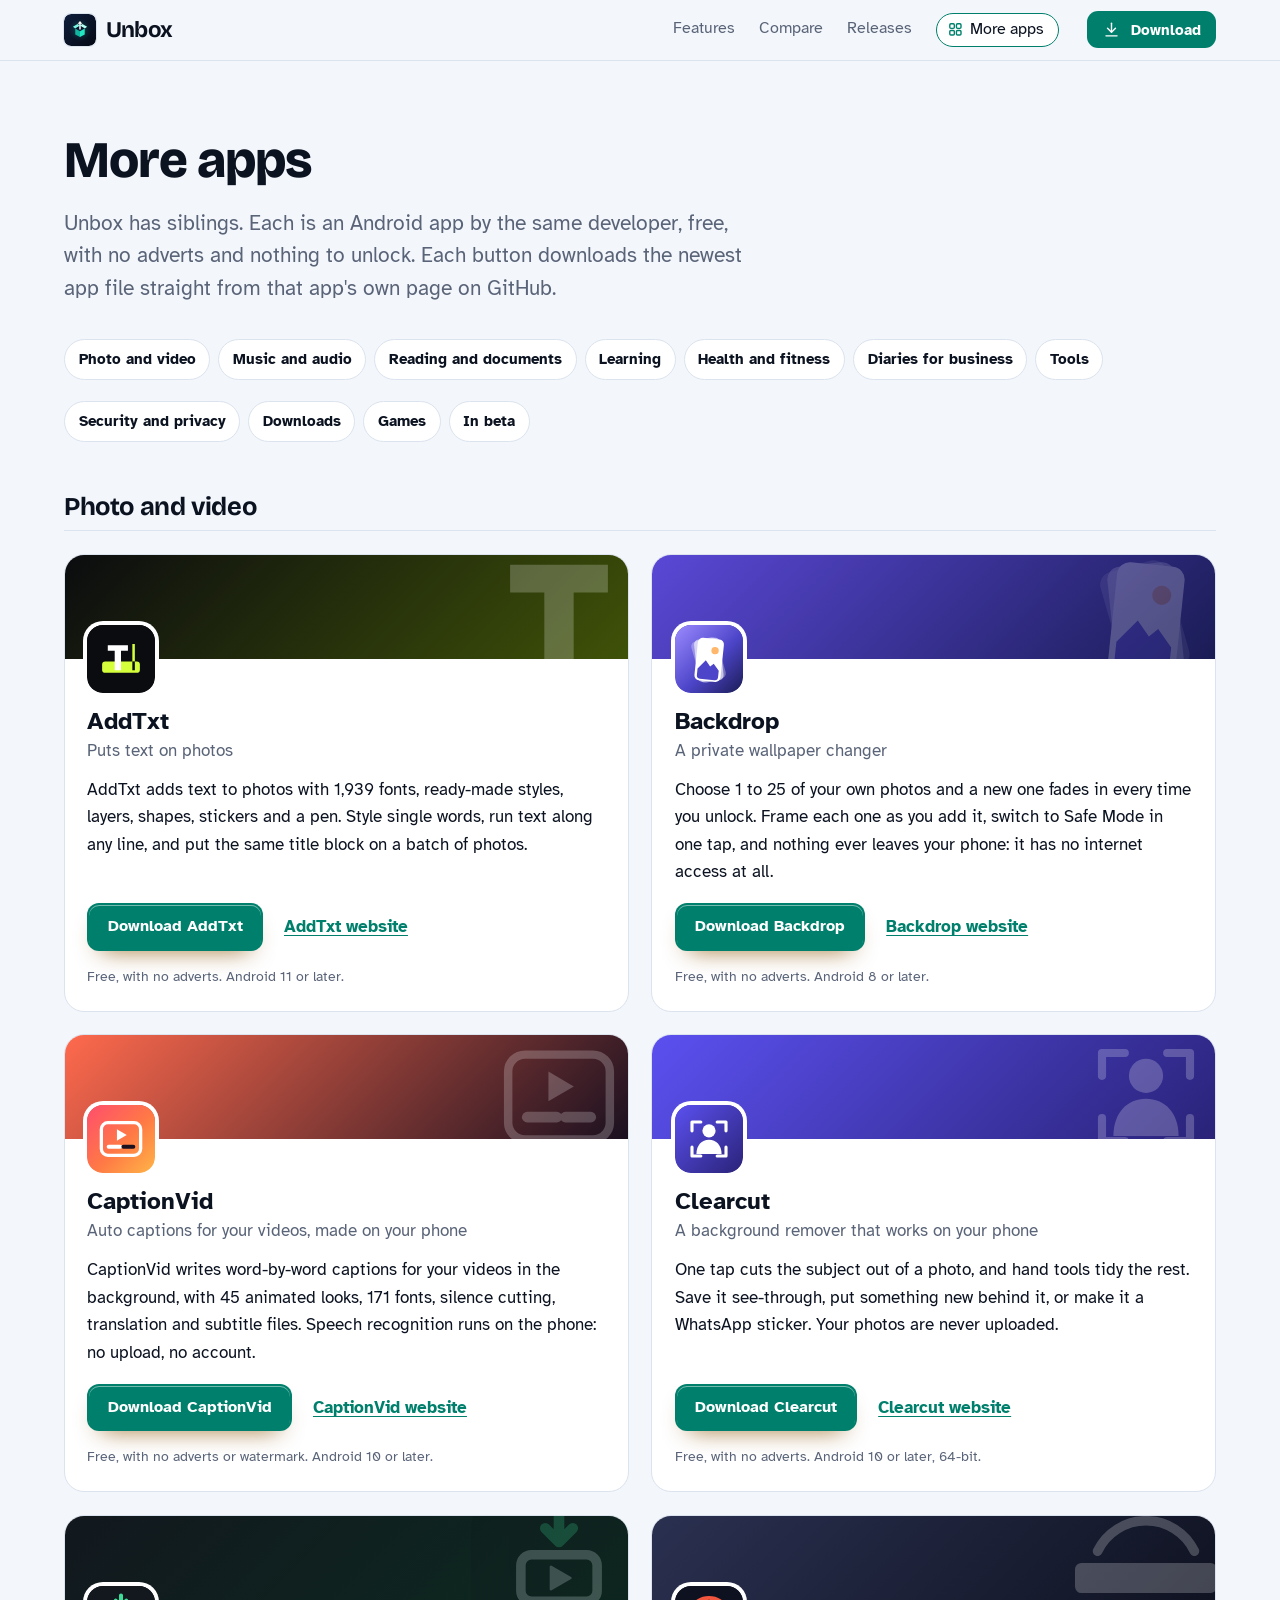
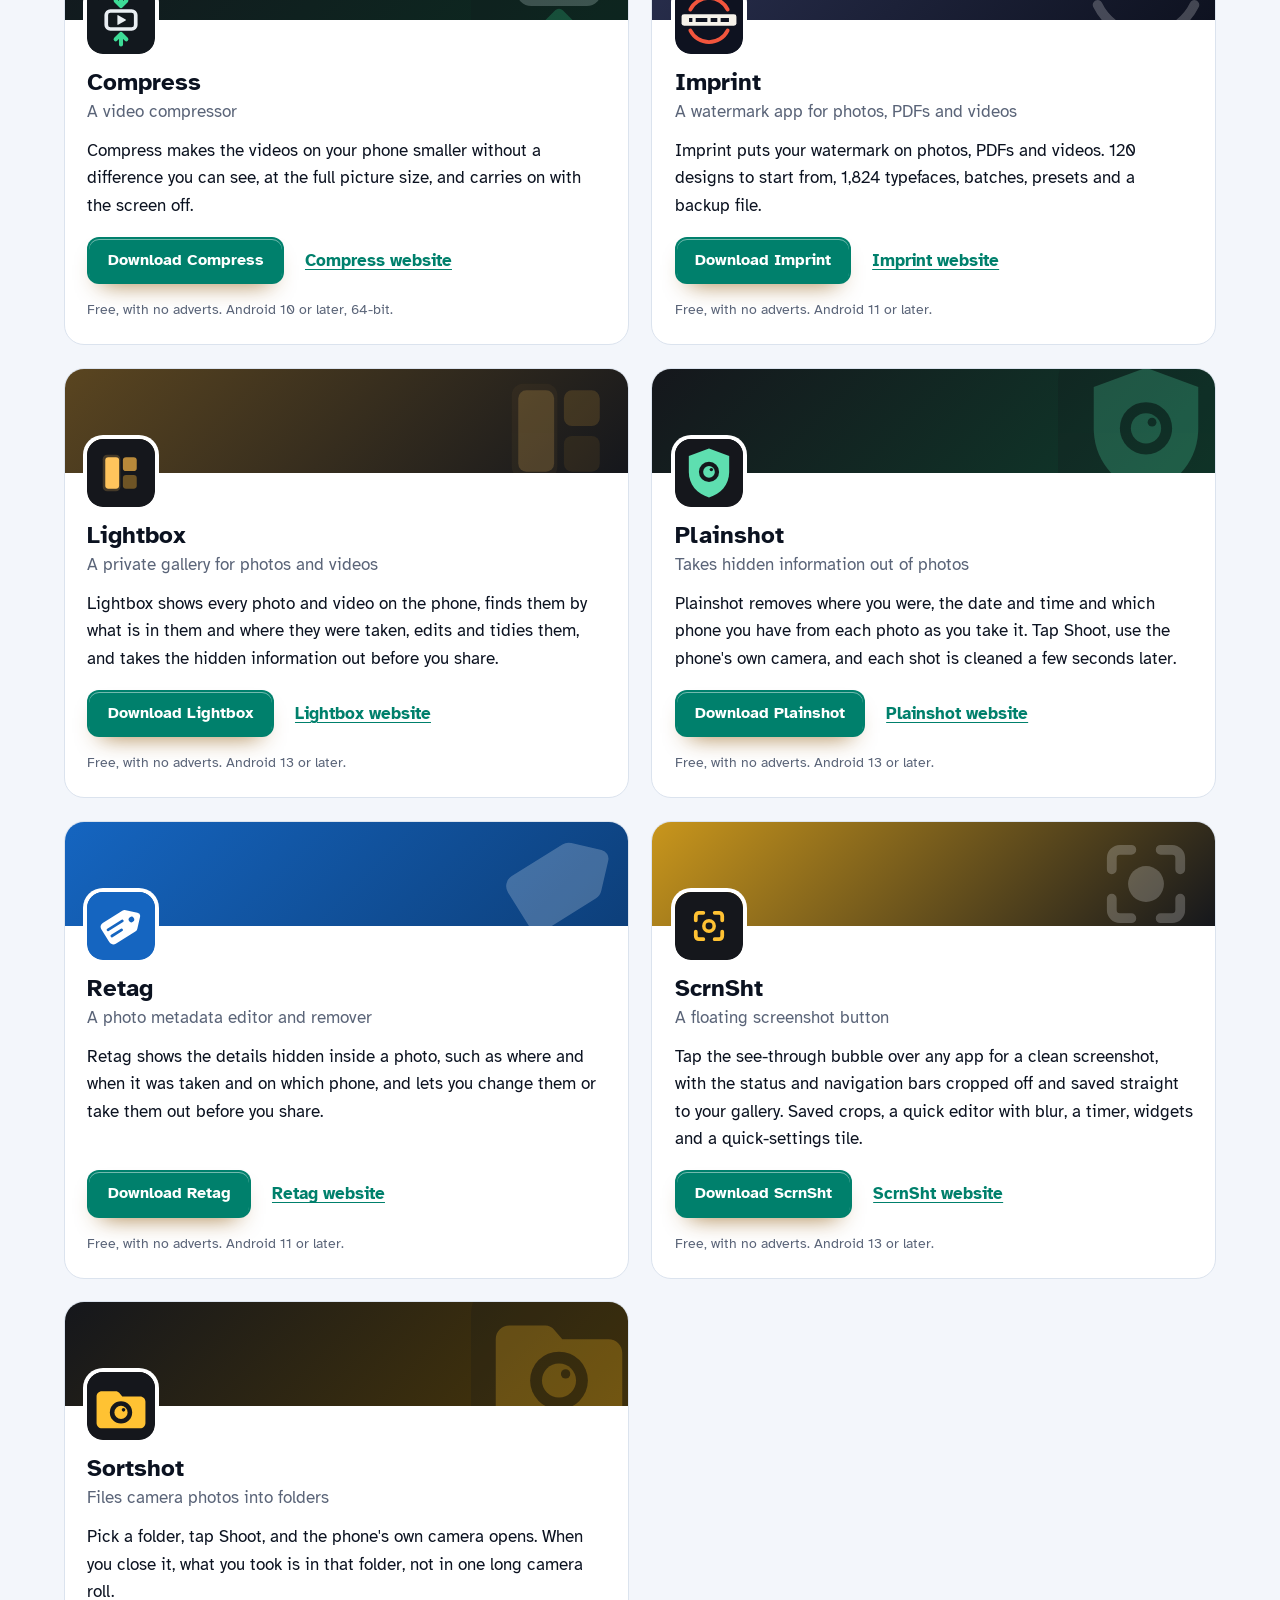
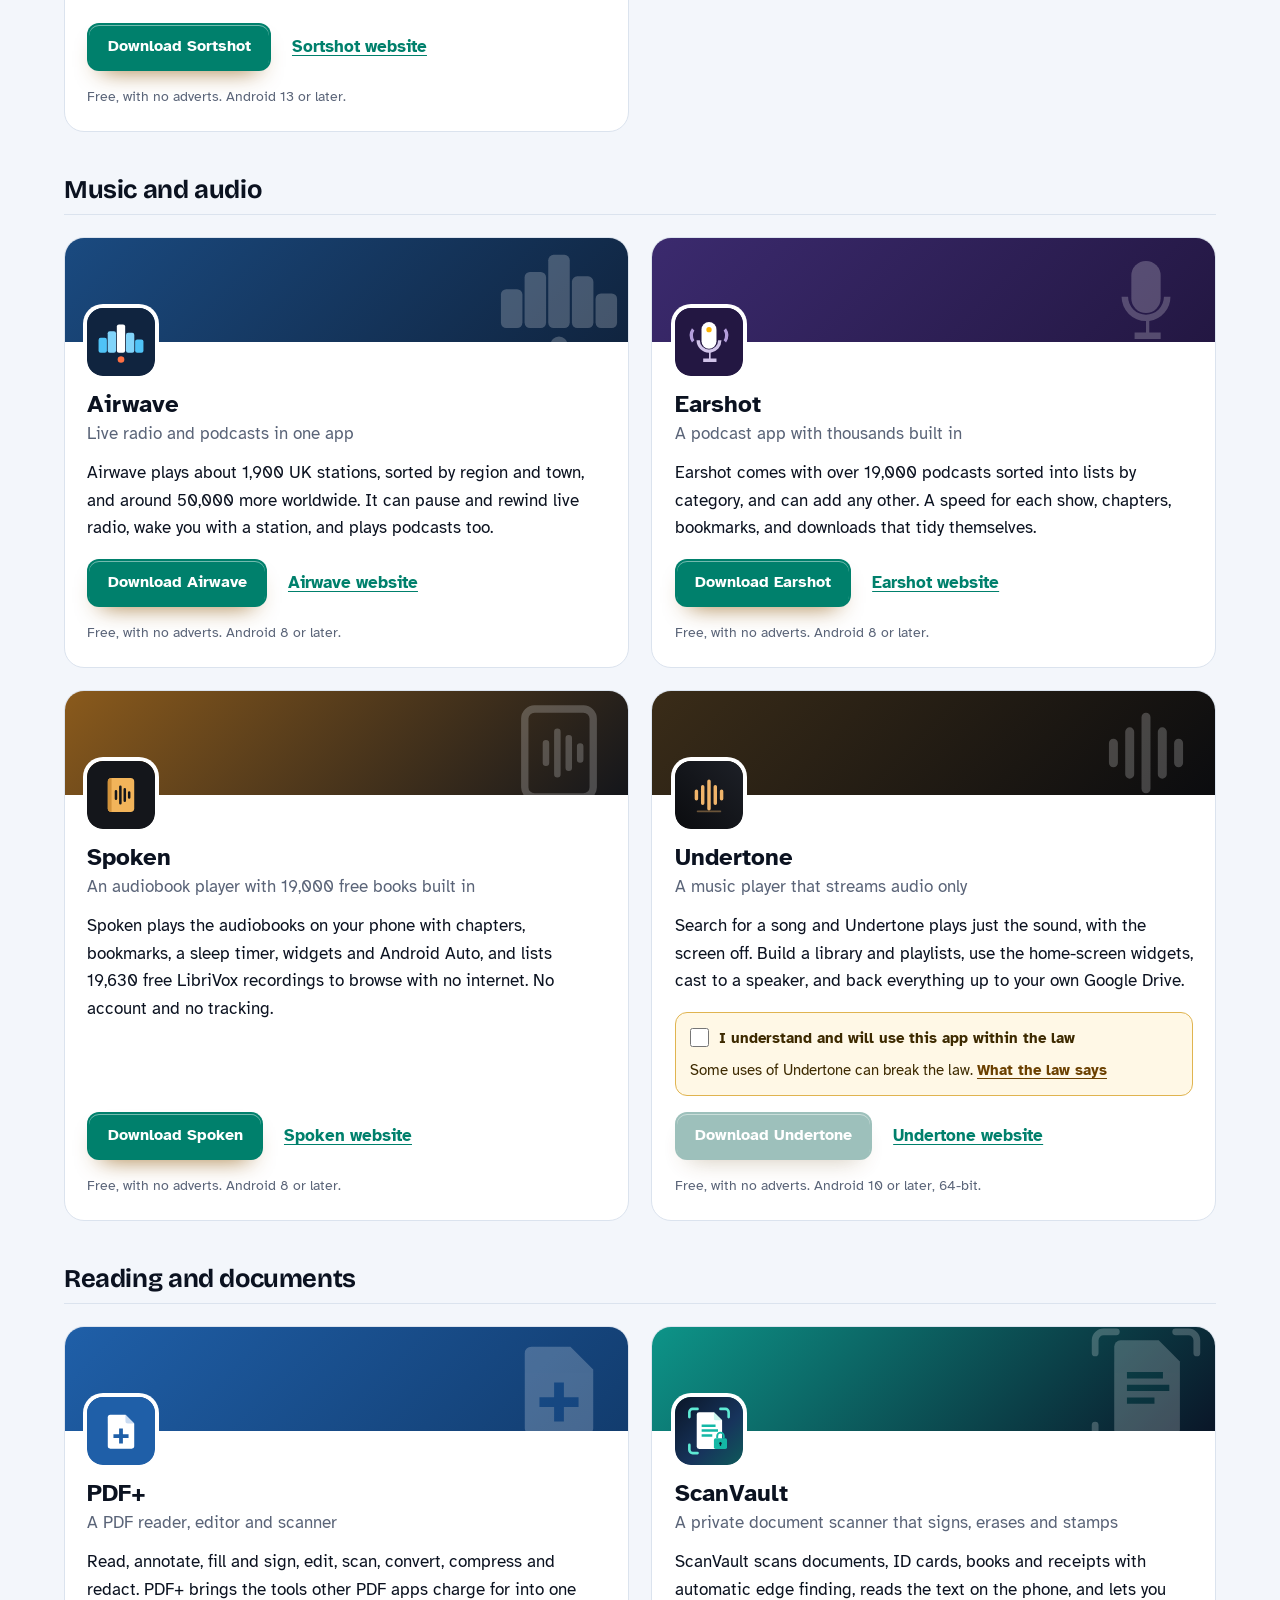
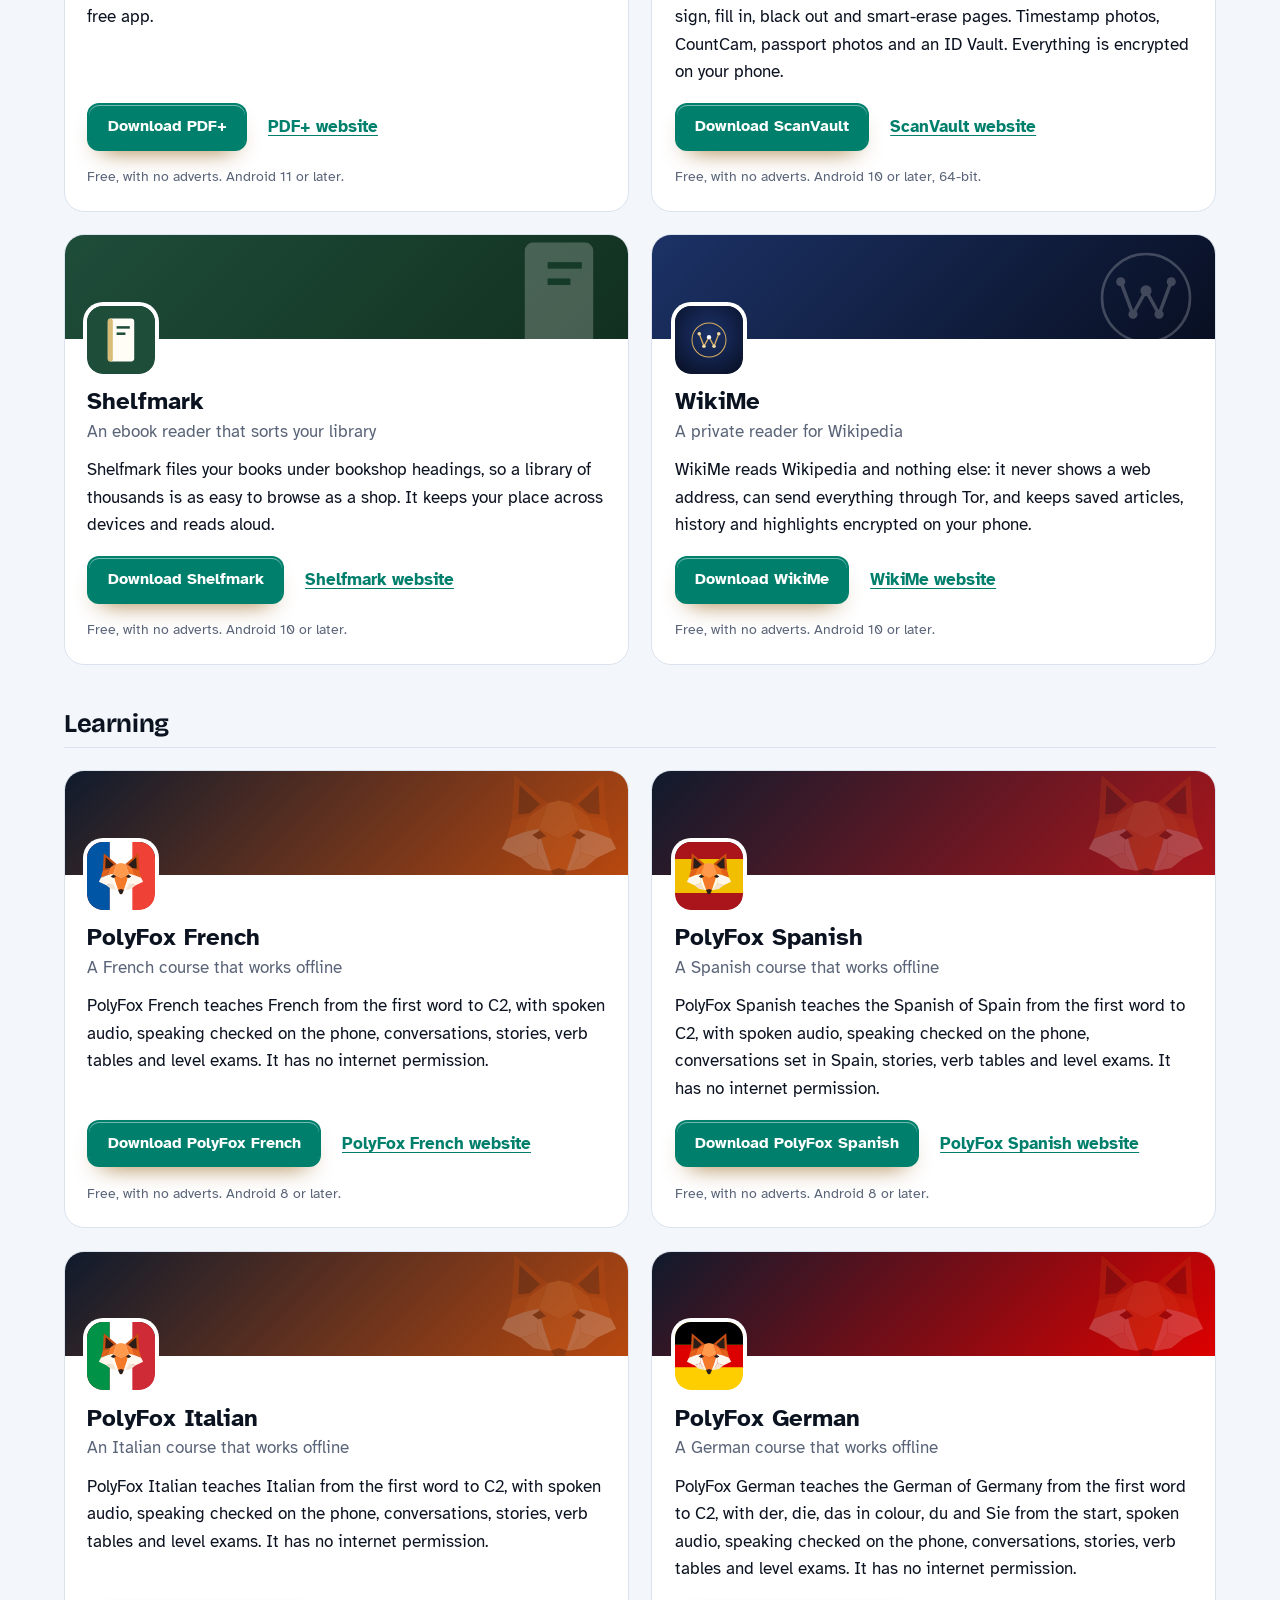
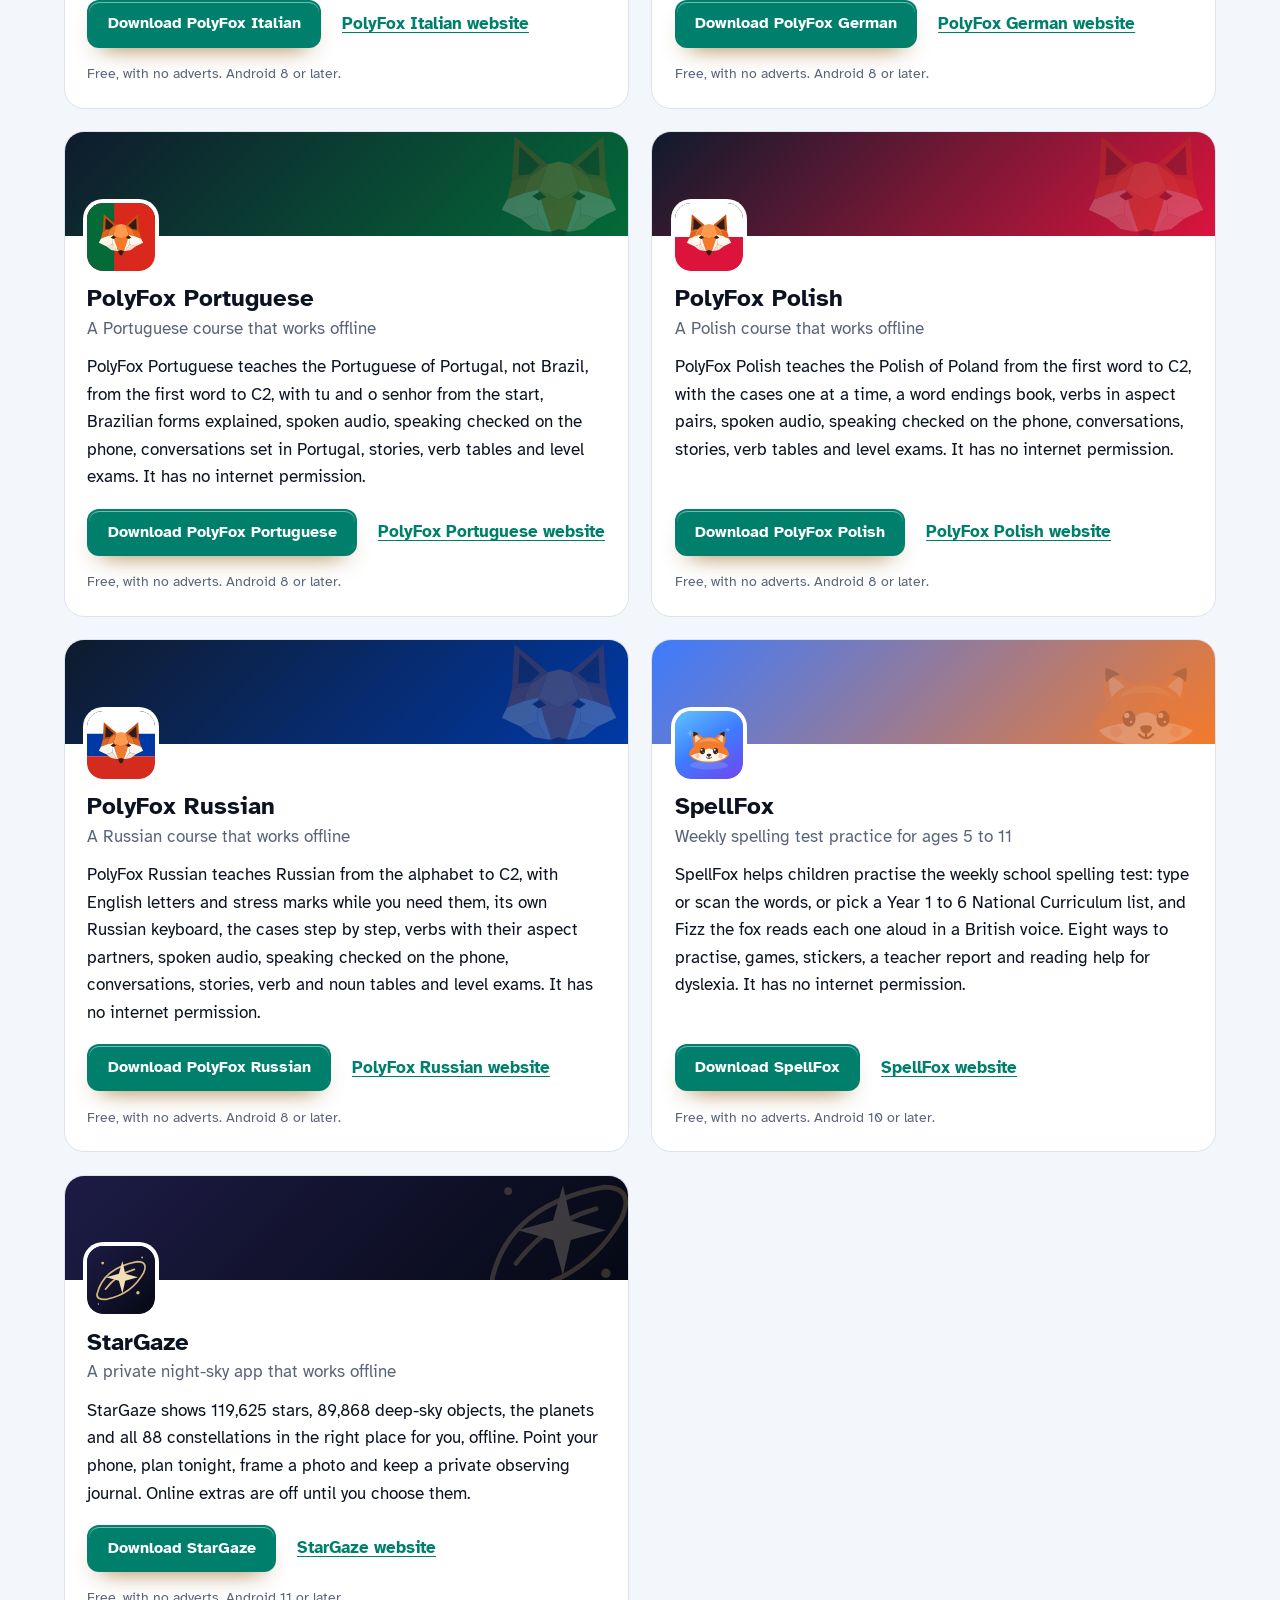
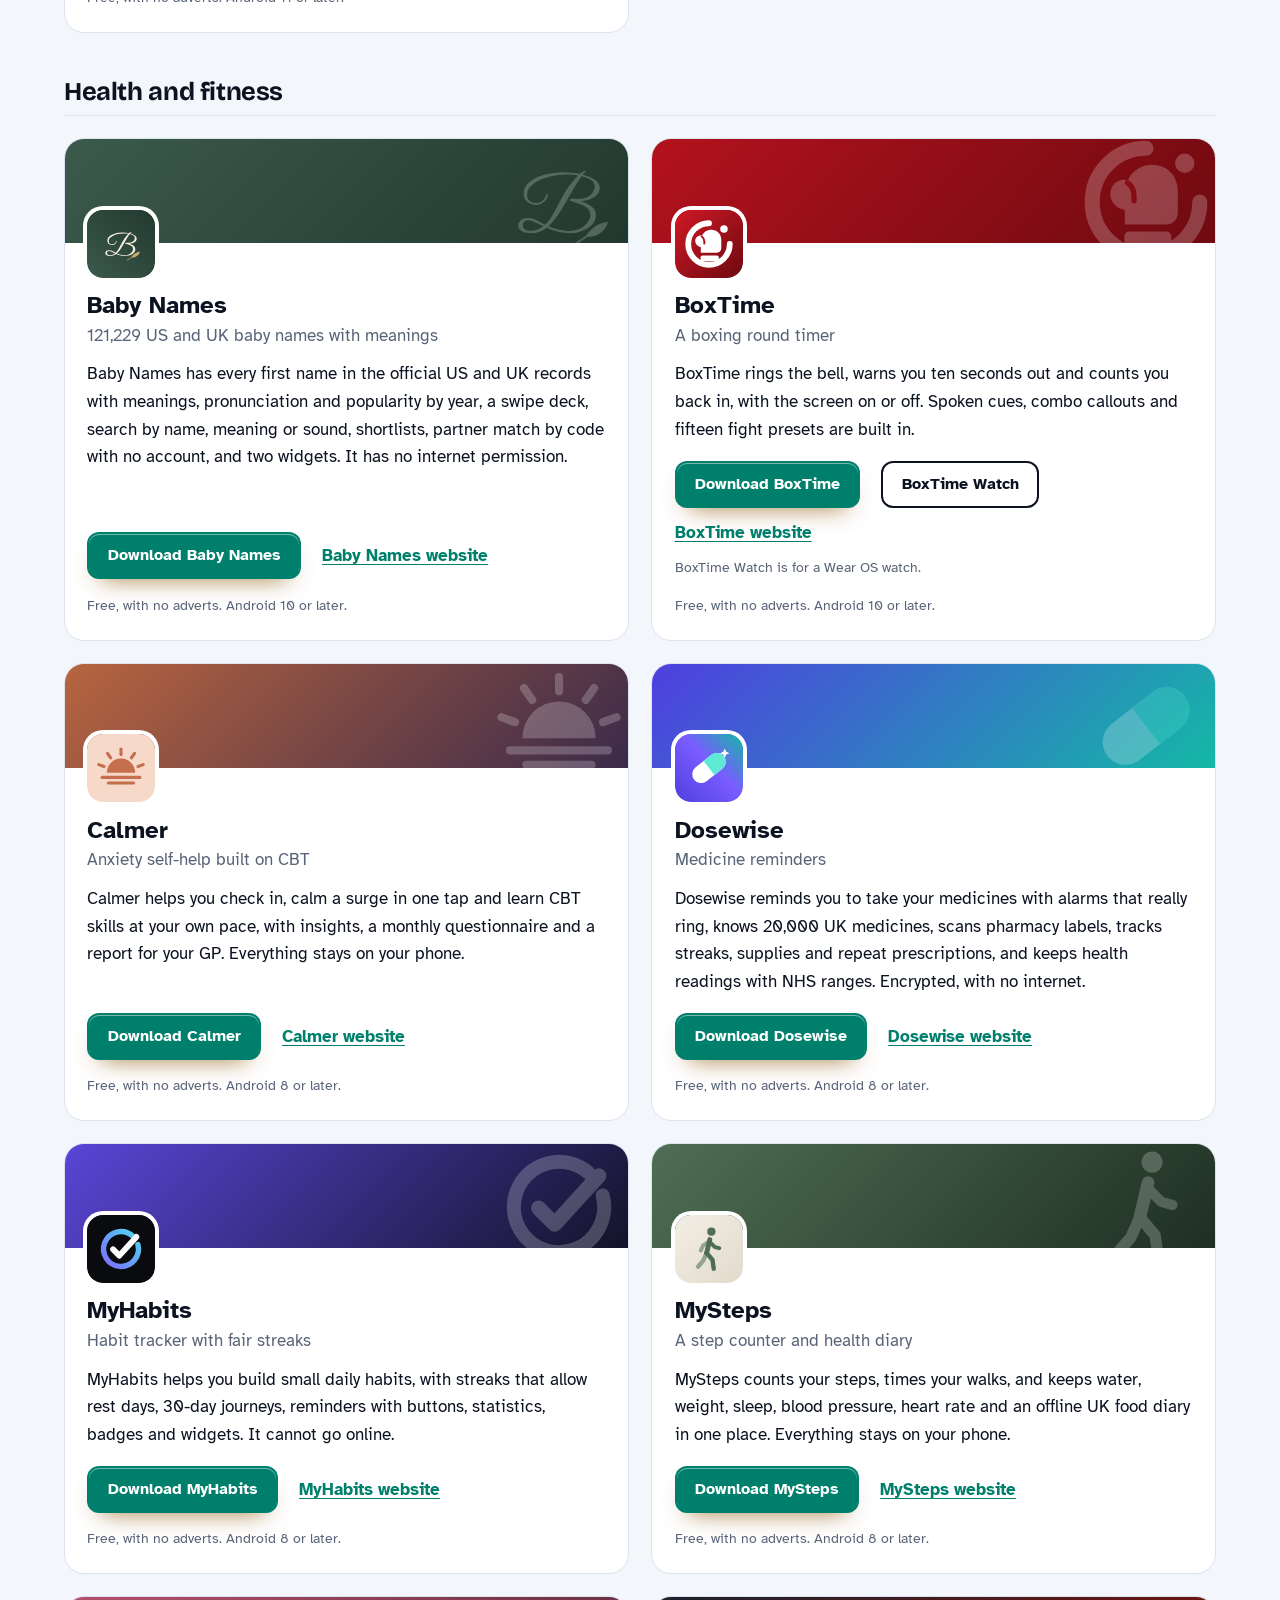
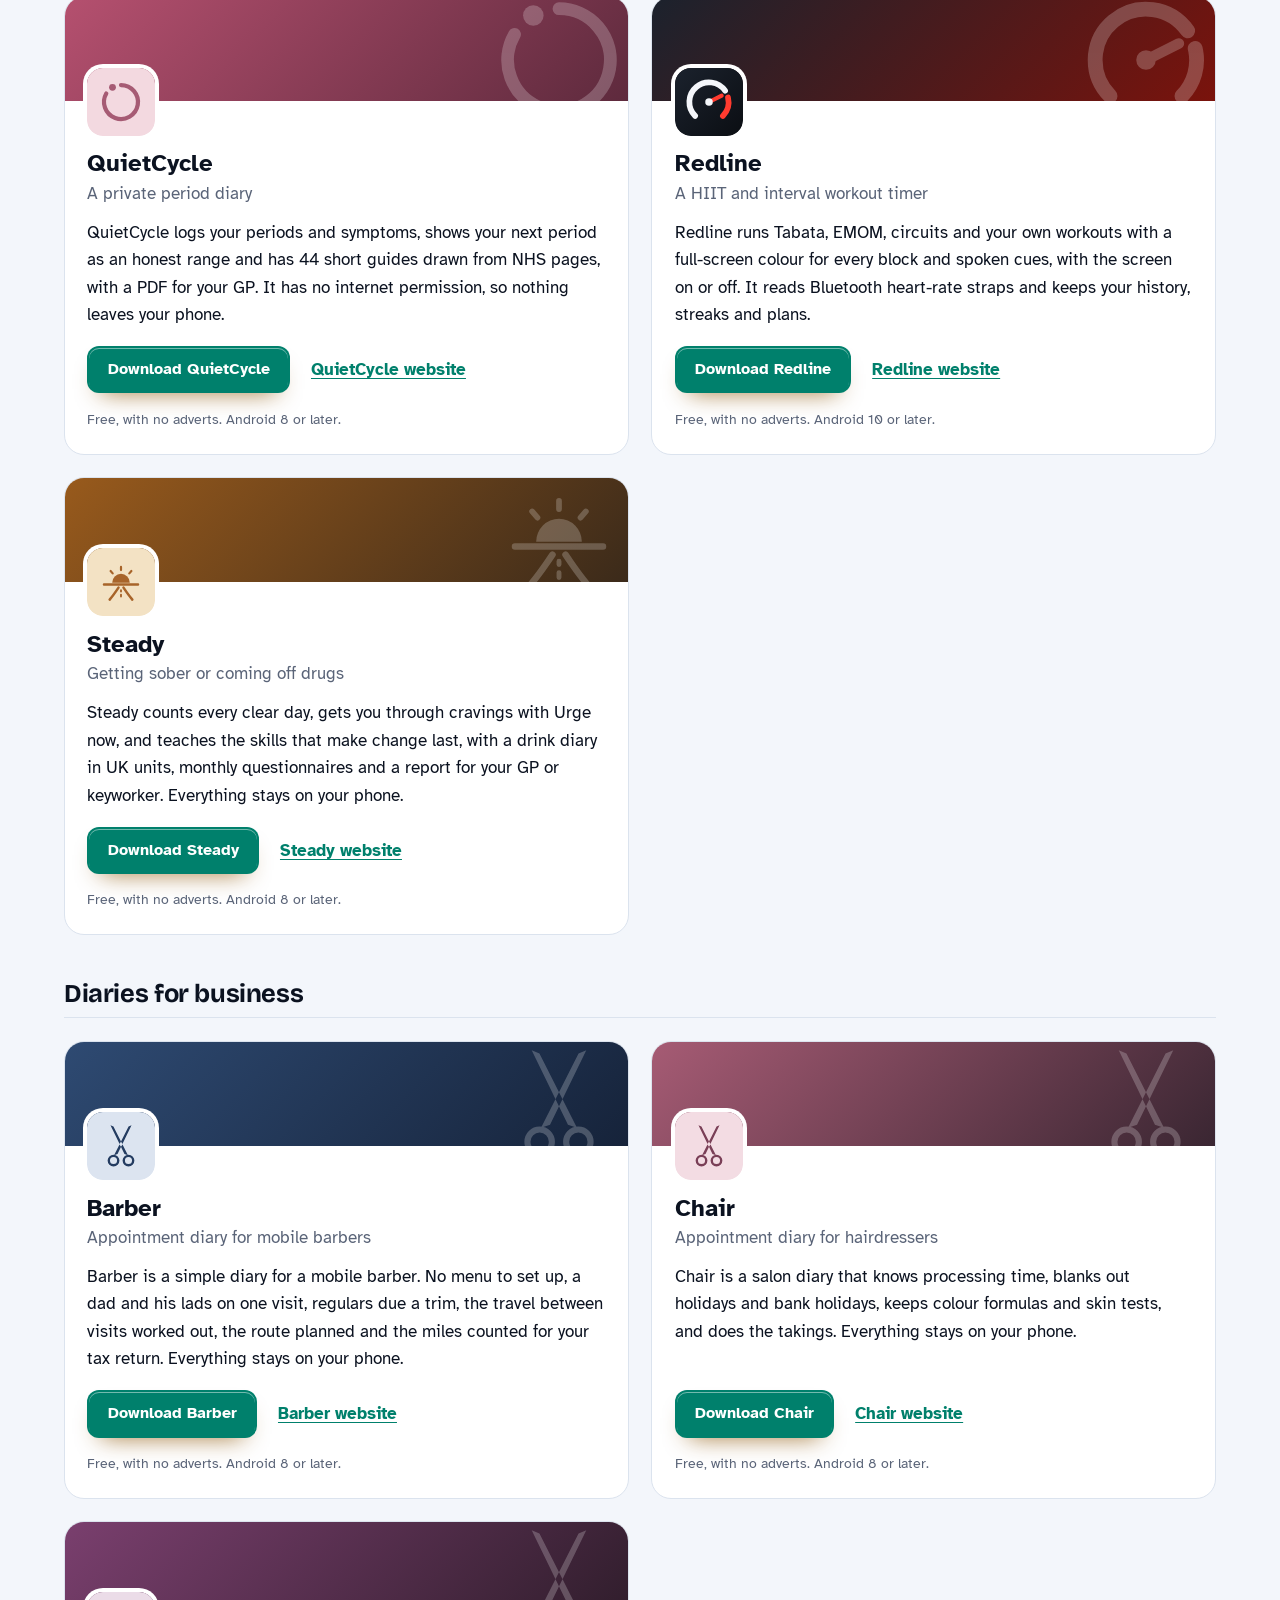
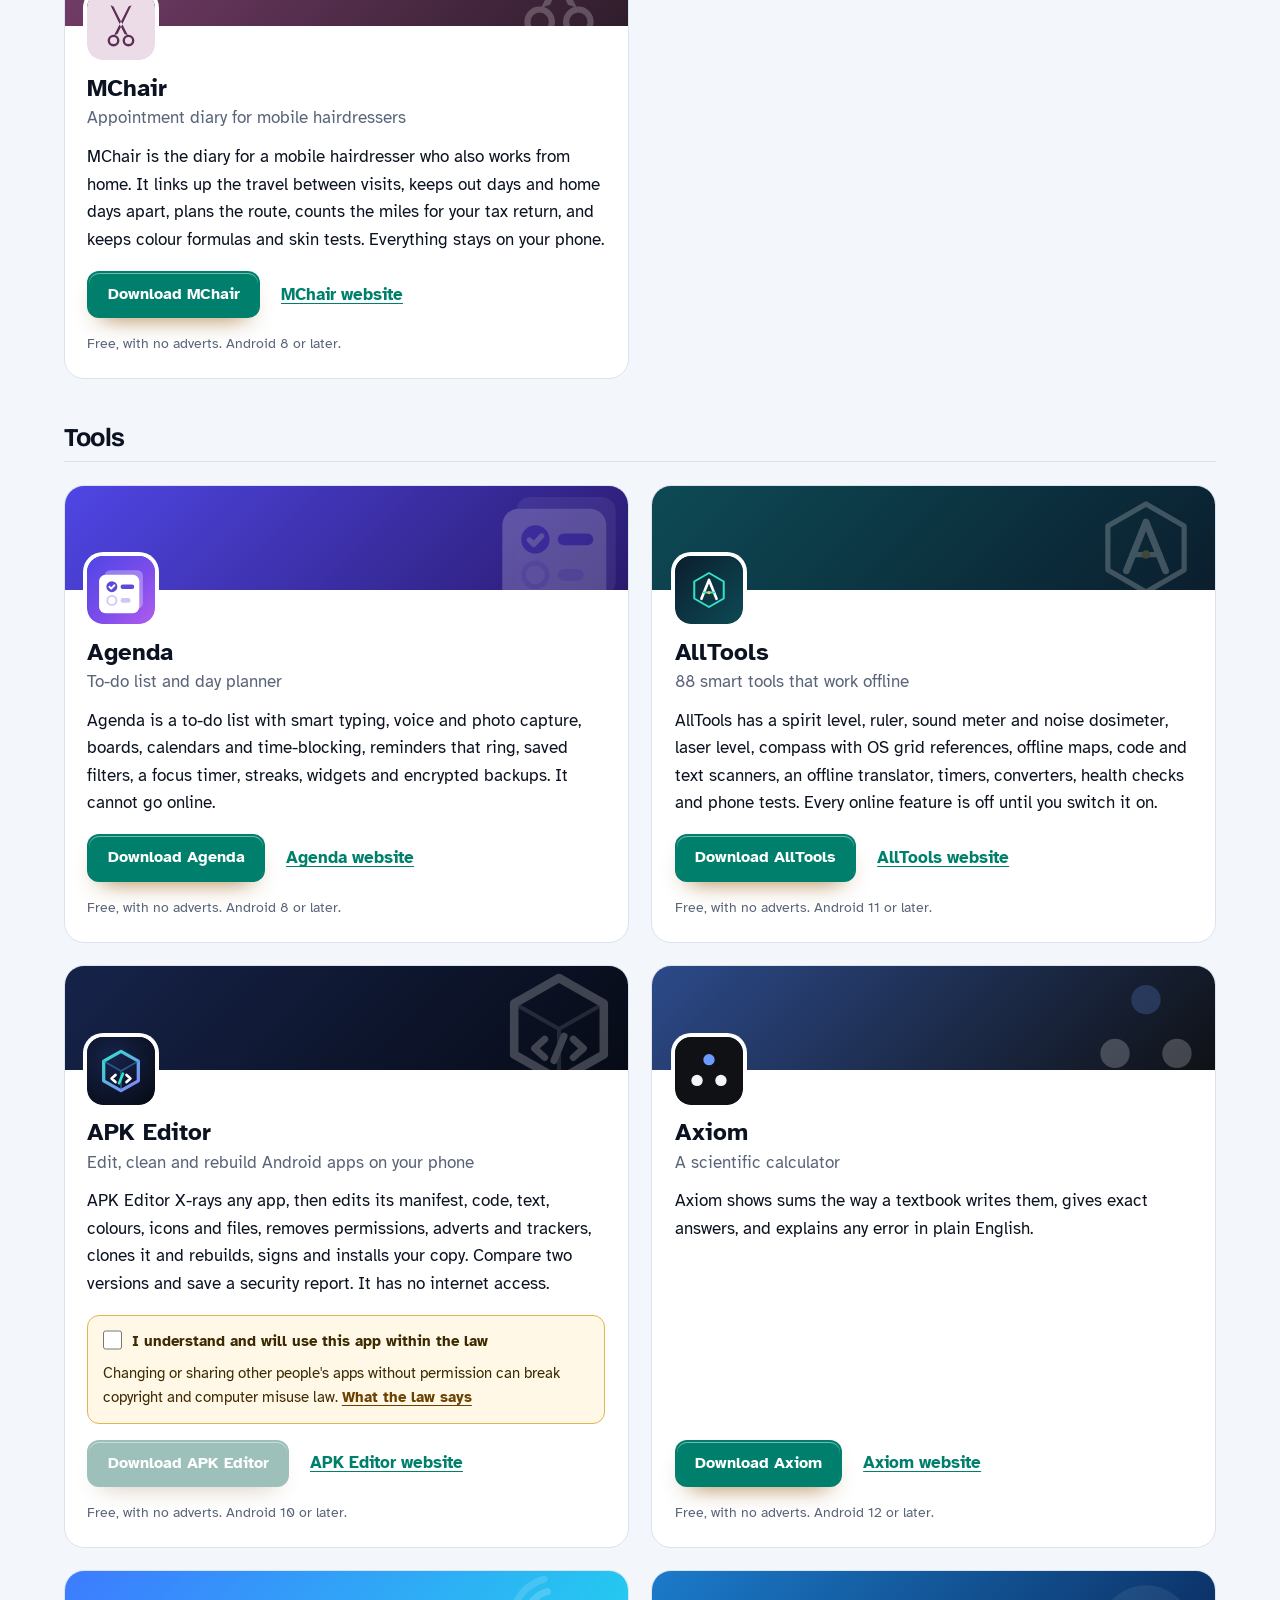
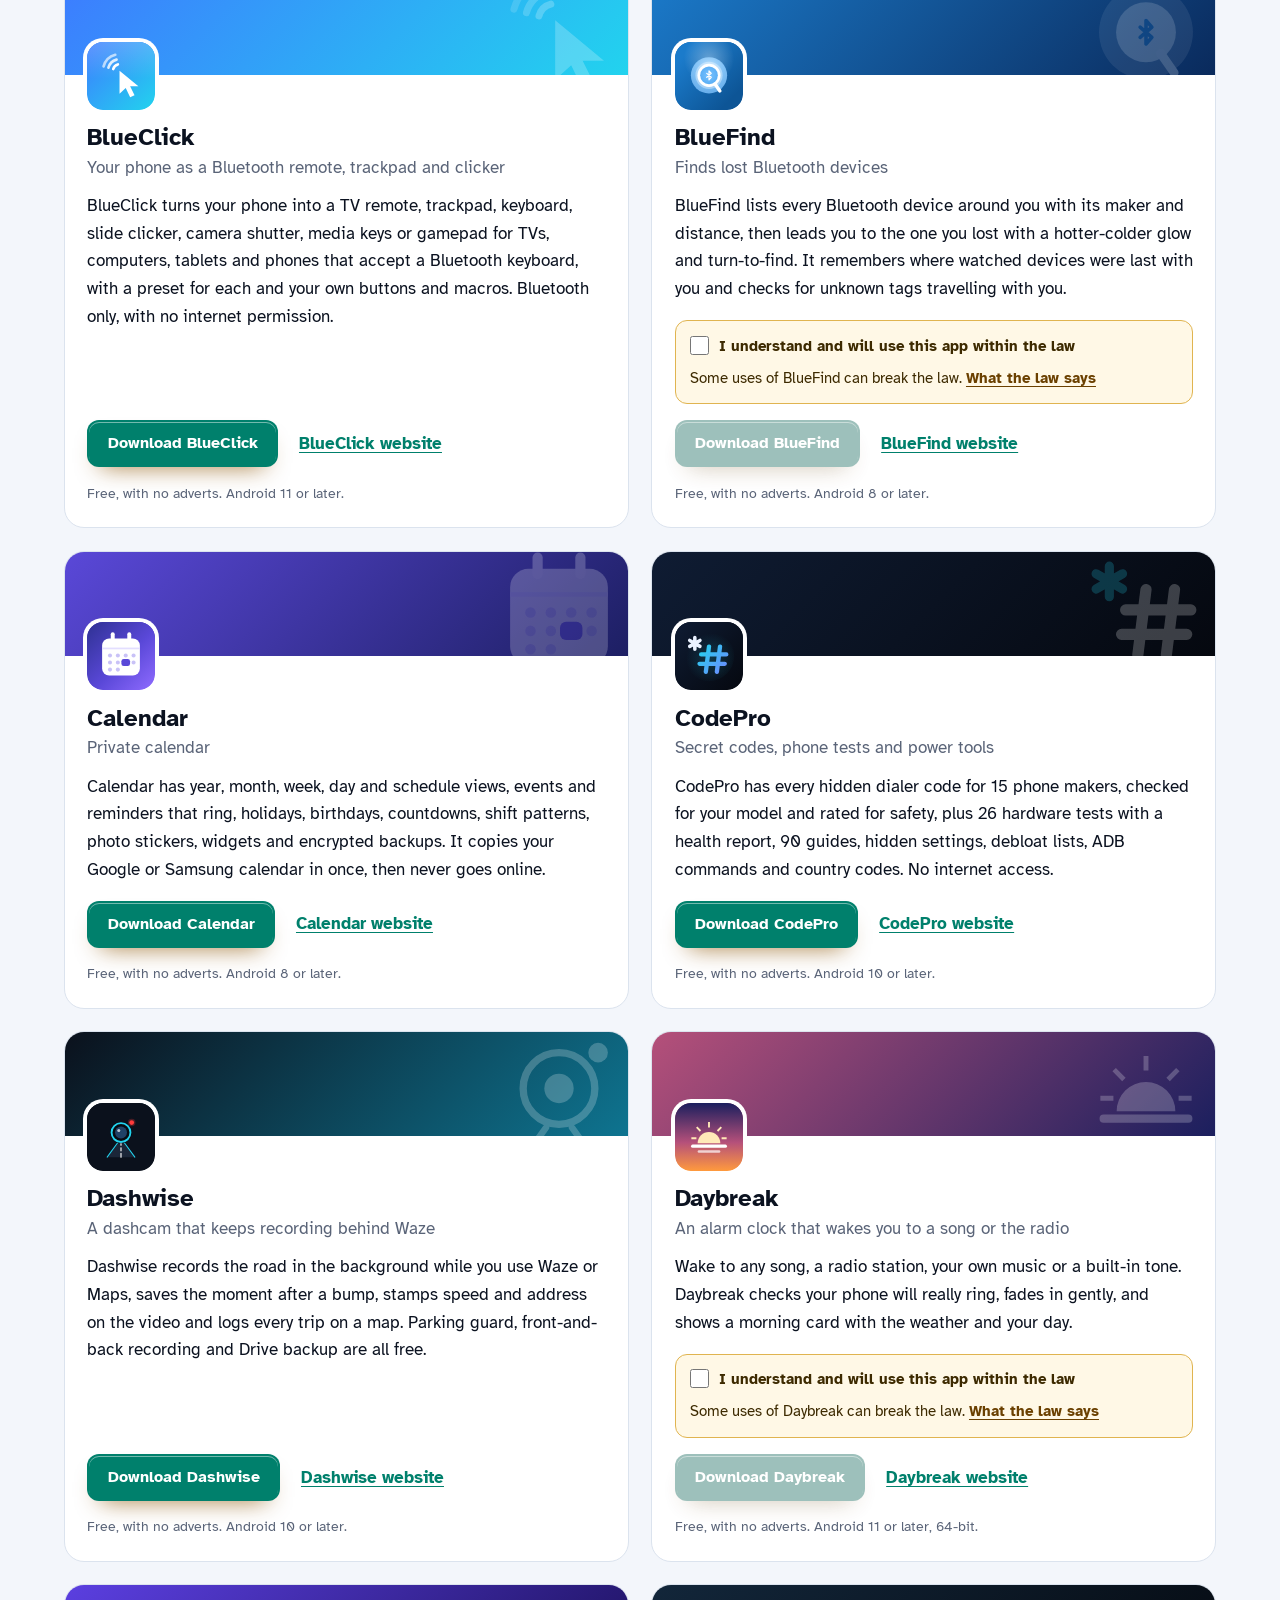
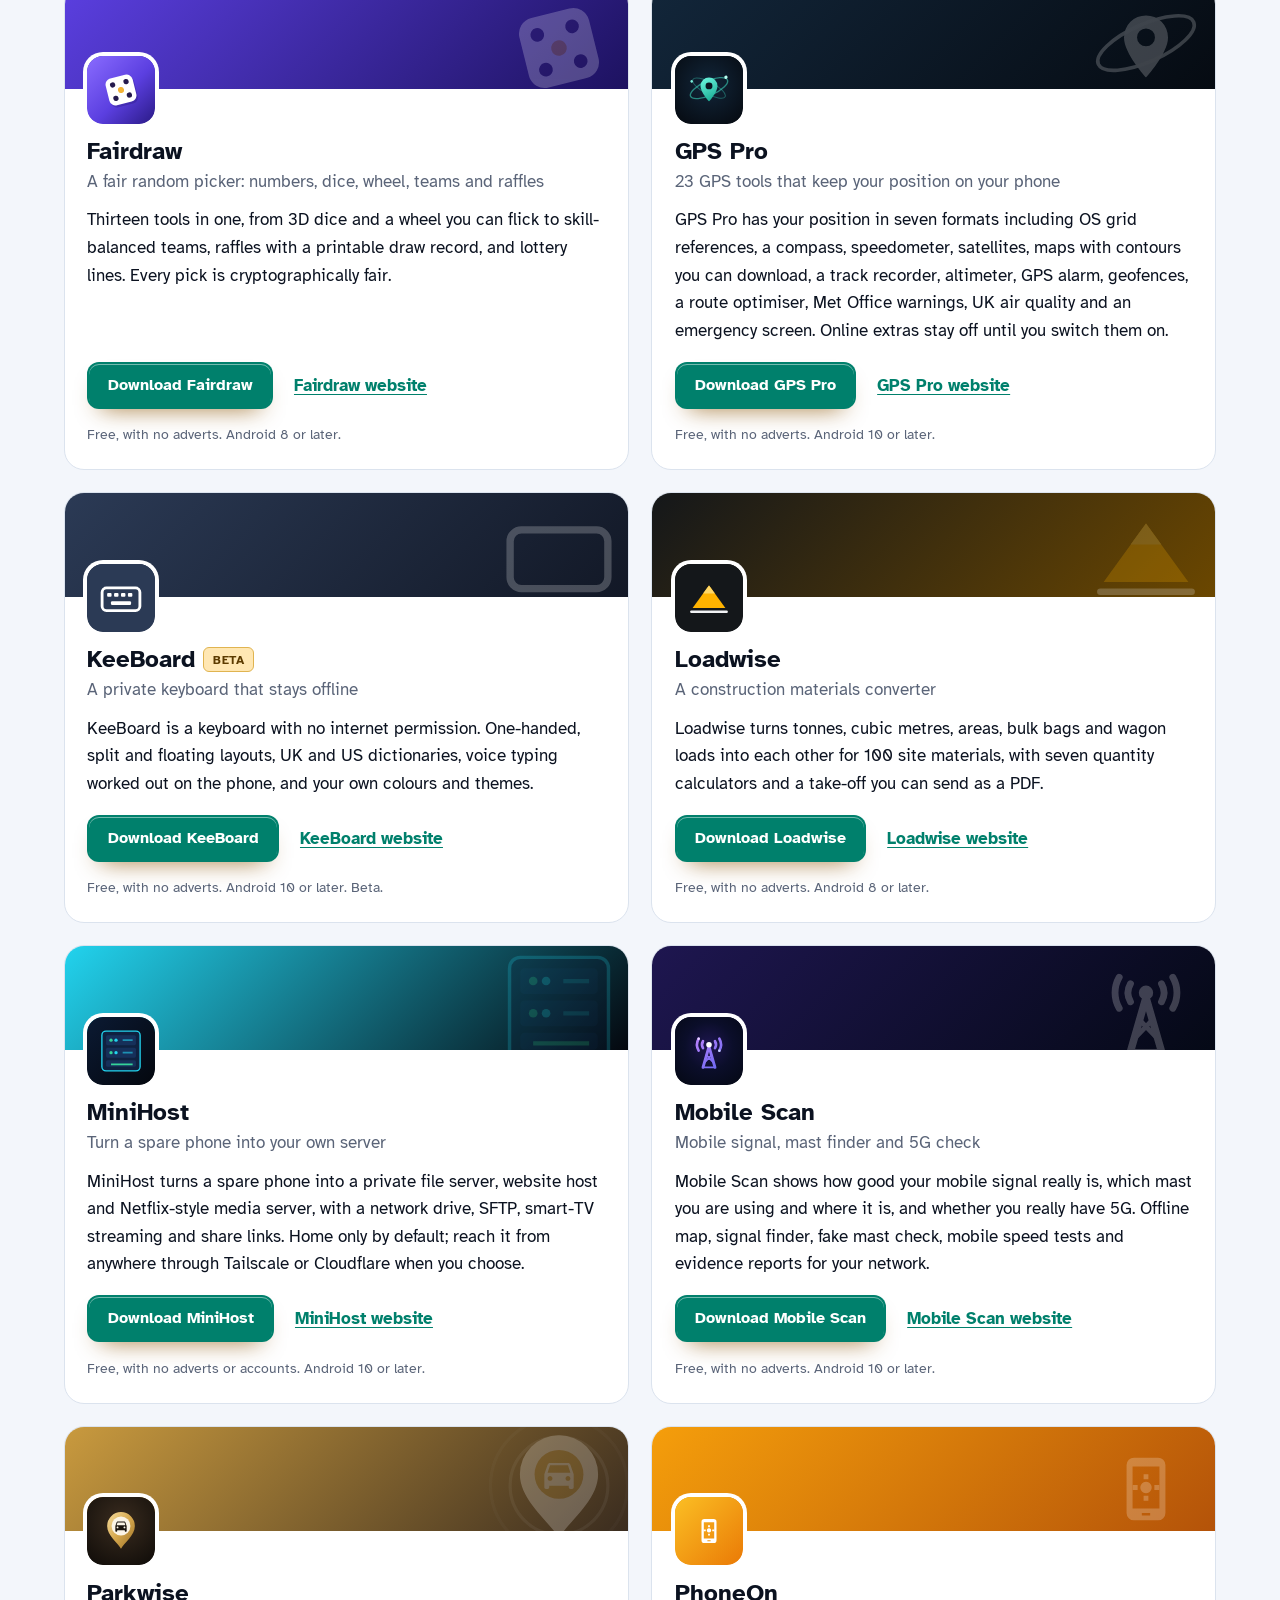
==== commit ff987627: "More apps: add SpellFox" ====
--- a/more-apps.html
+++ b/more-apps.html
@@ -4,7 +4,7 @@
 <meta charset="utf-8">
 <meta name="viewport" content="width=device-width, initial-scale=1">
 <title>More free Android apps from the maker of Unbox</title>
-<meta name="description" content="All 100 free Android apps from the maker of Unbox, in one list by category, each with its download and a link to its website.">
+<meta name="description" content="All 101 free Android apps from the maker of Unbox, in one list by category, each with its download and a link to its website.">
 <meta name="author" content="Jonathan Jackson">
 <link rel="canonical" href="https://customgpter.github.io/unbox/more-apps.html">
 <meta name="theme-color" content="#f3f6fb" media="(prefers-color-scheme: light)">
@@ -12,7 +12,7 @@
 <meta property="og:type" content="website">
 <meta property="og:site_name" content="Unbox">
 <meta property="og:title" content="More free Android apps from the maker of Unbox">
-<meta property="og:description" content="All 100 free Android apps from the maker of Unbox, in one list by category, each with its download and a link to its website.">
+<meta property="og:description" content="All 101 free Android apps from the maker of Unbox, in one list by category, each with its download and a link to its website.">
 <meta property="og:url" content="https://customgpter.github.io/unbox/more-apps.html">
 <meta property="og:image" content="https://customgpter.github.io/unbox/assets/og.png">
 <meta property="og:image:width" content="1200">
@@ -26,7 +26,7 @@
 <link rel="preload" href="./assets/fonts/atkinson-hyperlegible-latin-400-normal.woff2" as="font" type="font/woff2" crossorigin>
 <link rel="stylesheet" href="./assets/site.css?v=1">
 <link rel="stylesheet" href="./assets/house.css?v=1">
-<script type="application/ld+json">{"@context":"https://schema.org","@type":"ItemList","name":"Apps from the maker of Unbox","url":"https://customgpter.github.io/unbox/more-apps.html","itemListElement":[{"@type":"ListItem","position":1,"name":"AddTxt","url":"https://customgpter.github.io/addtxt/"},{"@type":"ListItem","position":2,"name":"Backdrop","url":"https://customgpter.github.io/backdrop/"},{"@type":"ListItem","position":3,"name":"CaptionVid","url":"https://customgpter.github.io/captionvid/"},{"@type":"ListItem","position":4,"name":"Clearcut","url":"https://customgpter.github.io/clearcut/"},{"@type":"ListItem","position":5,"name":"Compress","url":"https://customgpter.github.io/compress/"},{"@type":"ListItem","position":6,"name":"Imprint","url":"https://customgpter.github.io/imprint/"},{"@type":"ListItem","position":7,"name":"Lightbox","url":"https://customgpter.github.io/lightbox/"},{"@type":"ListItem","position":8,"name":"Plainshot","url":"https://customgpter.github.io/plainshot/"},{"@type":"ListItem","position":9,"name":"Retag","url":"https://customgpter.github.io/retag/"},{"@type":"ListItem","position":10,"name":"ScrnSht","url":"https://customgpter.github.io/scrnsht/"},{"@type":"ListItem","position":11,"name":"Sortshot","url":"https://customgpter.github.io/sortshot/"},{"@type":"ListItem","position":12,"name":"Airwave","url":"https://customgpter.github.io/airwave/"},{"@type":"ListItem","position":13,"name":"Earshot","url":"https://customgpter.github.io/earshot/"},{"@type":"ListItem","position":14,"name":"Spoken","url":"https://customgpter.github.io/spoken/"},{"@type":"ListItem","position":15,"name":"Undertone","url":"https://customgpter.github.io/undertone/"},{"@type":"ListItem","position":16,"name":"PDF+","url":"https://customgpter.github.io/pdfplus/"},{"@type":"ListItem","position":17,"name":"ScanVault","url":"https://customgpter.github.io/scanvault/"},{"@type":"ListItem","position":18,"name":"Shelfmark","url":"https://customgpter.github.io/shelfmark/"},{"@type":"ListItem","position":19,"name":"WikiMe","url":"https://customgpter.github.io/wikime/"},{"@type":"ListItem","position":20,"name":"PolyFox French","url":"https://customgpter.github.io/polyfox/"},{"@type":"ListItem","position":21,"name":"PolyFox Spanish","url":"https://customgpter.github.io/polyfox-spanish/"},{"@type":"ListItem","position":22,"name":"PolyFox Italian","url":"https://customgpter.github.io/polyfox-italian/"},{"@type":"ListItem","position":23,"name":"PolyFox German","url":"https://customgpter.github.io/polyfox-german/"},{"@type":"ListItem","position":24,"name":"PolyFox Portuguese","url":"https://customgpter.github.io/polyfox-portuguese/"},{"@type":"ListItem","position":25,"name":"PolyFox Polish","url":"https://customgpter.github.io/polyfox-polish/"},{"@type":"ListItem","position":26,"name":"PolyFox Russian","url":"https://customgpter.github.io/polyfox-russian/"},{"@type":"ListItem","position":27,"name":"StarGaze","url":"https://customgpter.github.io/stargaze/"},{"@type":"ListItem","position":28,"name":"Baby Names","url":"https://customgpter.github.io/babynames/"},{"@type":"ListItem","position":29,"name":"BoxTime","url":"https://customgpter.github.io/boxtime/"},{"@type":"ListItem","position":30,"name":"Calmer","url":"https://customgpter.github.io/calmer/"},{"@type":"ListItem","position":31,"name":"Dosewise","url":"https://customgpter.github.io/dosewise/"},{"@type":"ListItem","position":32,"name":"MyHabits","url":"https://customgpter.github.io/myhabits/"},{"@type":"ListItem","position":33,"name":"MySteps","url":"https://customgpter.github.io/mysteps/"},{"@type":"ListItem","position":34,"name":"QuietCycle","url":"https://customgpter.github.io/quietcycle/"},{"@type":"ListItem","position":35,"name":"Redline","url":"https://customgpter.github.io/redline/"},{"@type":"ListItem","position":36,"name":"Steady","url":"https://customgpter.github.io/steady/"},{"@type":"ListItem","position":37,"name":"Barber","url":"https://customgpter.github.io/barber/"},{"@type":"ListItem","position":38,"name":"Chair","url":"https://customgpter.github.io/chair/"},{"@type":"ListItem","position":39,"name":"MChair","url":"https://customgpter.github.io/mchair/"},{"@type":"ListItem","position":40,"name":"Agenda","url":"https://customgpter.github.io/agenda/"},{"@type":"ListItem","position":41,"name":"AllTools","url":"https://customgpter.github.io/alltools/"},{"@type":"ListItem","position":42,"name":"APK Editor","url":"https://customgpter.github.io/apkeditor/"},{"@type":"ListItem","position":43,"name":"Axiom","url":"https://customgpter.github.io/axiom/"},{"@type":"ListItem","position":44,"name":"BlueClick","url":"https://customgpter.github.io/blueclick/"},{"@type":"ListItem","position":45,"name":"BlueFind","url":"https://customgpter.github.io/bluefind/"},{"@type":"ListItem","position":46,"name":"Calendar","url":"https://customgpter.github.io/calendar/"},{"@type":"ListItem","position":47,"name":"CodePro","url":"https://customgpter.github.io/codepro/"},{"@type":"ListItem","position":48,"name":"Dashwise","url":"https://customgpter.github.io/dashwise/"},{"@type":"ListItem","position":49,"name":"Daybreak","url":"https://customgpter.github.io/daybreak/"},{"@type":"ListItem","position":50,"name":"Fairdraw","url":"https://customgpter.github.io/fairdraw/"},{"@type":"ListItem","position":51,"name":"GPS Pro","url":"https://customgpter.github.io/gpspro/"},{"@type":"ListItem","position":52,"name":"KeeBoard","url":"https://customgpter.github.io/keeboard/"},{"@type":"ListItem","position":53,"name":"Loadwise","url":"https://customgpter.github.io/loadwise/"},{"@type":"ListItem","position":54,"name":"MiniHost","url":"https://customgpter.github.io/minihost/"},{"@type":"ListItem","position":55,"name":"Mobile Scan","url":"https://customgpter.github.io/mobilescan/"},{"@type":"ListItem","position":56,"name":"Parkwise","url":"https://customgpter.github.io/parkwise/"},{"@type":"ListItem","position":57,"name":"PhoneOn","url":"https://customgpter.github.io/phoneon/"},{"@type":"ListItem","position":58,"name":"Pocketmind","url":"https://customgpter.github.io/pocketmind/"},{"@type":"ListItem","position":59,"name":"Refine","url":"https://customgpter.github.io/refine/"},{"@type":"ListItem","position":60,"name":"Shiftwise","url":"https://customgpter.github.io/shiftwise/"},{"@type":"ListItem","position":61,"name":"SimpleCalc","url":"https://customgpter.github.io/simplecalc/"},{"@type":"ListItem","position":62,"name":"Skyline","url":"https://customgpter.github.io/skyline/"},{"@type":"ListItem","position":63,"name":"Slipway","url":"https://customgpter.github.io/slipway/"},{"@type":"ListItem","position":64,"name":"Tagger","url":"https://customgpter.github.io/tagger/"},{"@type":"ListItem","position":65,"name":"TotalClean","url":"https://customgpter.github.io/totalclean/"},{"@type":"ListItem","position":66,"name":"TVLink","url":"https://customgpter.github.io/tvlink/"},{"@type":"ListItem","position":67,"name":"Unbox","url":"https://customgpter.github.io/unbox/"},{"@type":"ListItem","position":68,"name":"WhatsKeep","url":"https://customgpter.github.io/whatskeep/"},{"@type":"ListItem","position":69,"name":"WiFi Scan","url":"https://customgpter.github.io/wifiscan/"},{"@type":"ListItem","position":70,"name":"Auditly","url":"https://customgpter.github.io/auditly/"},{"@type":"ListItem","position":71,"name":"Backchannel","url":"https://customgpter.github.io/backchannel/"},{"@type":"ListItem","position":72,"name":"ENotes","url":"https://customgpter.github.io/enotes/"},{"@type":"ListItem","position":73,"name":"FindMe","url":"https://customgpter.github.io/findme/"},{"@type":"ListItem","position":74,"name":"iLock","url":"https://customgpter.github.io/ilock/"},{"@type":"ListItem","position":75,"name":"ImSafe","url":"https://customgpter.github.io/imsafe/"},{"@type":"ListItem","position":76,"name":"IShred","url":"https://customgpter.github.io/ishred/"},{"@type":"ListItem","position":77,"name":"LockBox","url":"https://customgpter.github.io/lockbox/"},{"@type":"ListItem","position":78,"name":"PassVault","url":"https://customgpter.github.io/passvault/"},{"@type":"ListItem","position":79,"name":"SpyFind","url":"https://customgpter.github.io/spyfind/"},{"@type":"ListItem","position":80,"name":"TextWipe","url":"https://customgpter.github.io/textwipe/"},{"@type":"ListItem","position":81,"name":"Tracewire","url":"https://customgpter.github.io/tracewire/"},{"@type":"ListItem","position":82,"name":"Vigil","url":"https://customgpter.github.io/vigil/"},{"@type":"ListItem","position":83,"name":"Grab","url":"https://customgpter.github.io/grab/"},{"@type":"ListItem","position":84,"name":"Swarm","url":"https://customgpter.github.io/swarm/"},{"@type":"ListItem","position":85,"name":"Plane Games","url":"https://customgpter.github.io/plane-games/"},{"@type":"ListItem","position":86,"name":"Ninefold","url":"https://customgpter.github.io/ninefold/"},{"@type":"ListItem","position":87,"name":"Cubewise","url":"https://customgpter.github.io/cubewise/"},{"@type":"ListItem","position":88,"name":"Tilewise","url":"https://customgpter.github.io/tilewise/"},{"@type":"ListItem","position":89,"name":"Letterwise","url":"https://customgpter.github.io/letterwise/"},{"@type":"ListItem","position":90,"name":"Kingside","url":"https://customgpter.github.io/kingside/"},{"@type":"ListItem","position":91,"name":"Deckhand","url":"https://customgpter.github.io/deckhand/"},{"@type":"ListItem","position":92,"name":"SNESForge","url":"https://customgpter.github.io/snesforge/"},{"@type":"ListItem","position":93,"name":"Fame Boy","url":"https://customgpter.github.io/fameboy/"},{"@type":"ListItem","position":94,"name":"PSPPro","url":"https://customgpter.github.io/psppro/"},{"@type":"ListItem","position":95,"name":"MegaGen","url":"https://customgpter.github.io/megagen/"},{"@type":"ListItem","position":96,"name":"QVR","url":"https://customgpter.github.io/qvr/"},{"@type":"ListItem","position":97,"name":"QVR Watch","url":"https://customgpter.github.io/qvr-watch/"},{"@type":"ListItem","position":98,"name":"QVRLite","url":"https://customgpter.github.io/qvrlite/"},{"@type":"ListItem","position":99,"name":"Onionz","url":"https://customgpter.github.io/onionz/"},{"@type":"ListItem","position":100,"name":"OnionzWeb","url":"https://customgpter.github.io/onionzweb/"}]}</script>
+<script type="application/ld+json">{"@context":"https://schema.org","@type":"ItemList","name":"Apps from the maker of Unbox","url":"https://customgpter.github.io/unbox/more-apps.html","itemListElement":[{"@type":"ListItem","position":1,"name":"AddTxt","url":"https://customgpter.github.io/addtxt/"},{"@type":"ListItem","position":2,"name":"Backdrop","url":"https://customgpter.github.io/backdrop/"},{"@type":"ListItem","position":3,"name":"CaptionVid","url":"https://customgpter.github.io/captionvid/"},{"@type":"ListItem","position":4,"name":"Clearcut","url":"https://customgpter.github.io/clearcut/"},{"@type":"ListItem","position":5,"name":"Compress","url":"https://customgpter.github.io/compress/"},{"@type":"ListItem","position":6,"name":"Imprint","url":"https://customgpter.github.io/imprint/"},{"@type":"ListItem","position":7,"name":"Lightbox","url":"https://customgpter.github.io/lightbox/"},{"@type":"ListItem","position":8,"name":"Plainshot","url":"https://customgpter.github.io/plainshot/"},{"@type":"ListItem","position":9,"name":"Retag","url":"https://customgpter.github.io/retag/"},{"@type":"ListItem","position":10,"name":"ScrnSht","url":"https://customgpter.github.io/scrnsht/"},{"@type":"ListItem","position":11,"name":"Sortshot","url":"https://customgpter.github.io/sortshot/"},{"@type":"ListItem","position":12,"name":"Airwave","url":"https://customgpter.github.io/airwave/"},{"@type":"ListItem","position":13,"name":"Earshot","url":"https://customgpter.github.io/earshot/"},{"@type":"ListItem","position":14,"name":"Spoken","url":"https://customgpter.github.io/spoken/"},{"@type":"ListItem","position":15,"name":"Undertone","url":"https://customgpter.github.io/undertone/"},{"@type":"ListItem","position":16,"name":"PDF+","url":"https://customgpter.github.io/pdfplus/"},{"@type":"ListItem","position":17,"name":"ScanVault","url":"https://customgpter.github.io/scanvault/"},{"@type":"ListItem","position":18,"name":"Shelfmark","url":"https://customgpter.github.io/shelfmark/"},{"@type":"ListItem","position":19,"name":"WikiMe","url":"https://customgpter.github.io/wikime/"},{"@type":"ListItem","position":20,"name":"PolyFox French","url":"https://customgpter.github.io/polyfox/"},{"@type":"ListItem","position":21,"name":"PolyFox Spanish","url":"https://customgpter.github.io/polyfox-spanish/"},{"@type":"ListItem","position":22,"name":"PolyFox Italian","url":"https://customgpter.github.io/polyfox-italian/"},{"@type":"ListItem","position":23,"name":"PolyFox German","url":"https://customgpter.github.io/polyfox-german/"},{"@type":"ListItem","position":24,"name":"PolyFox Portuguese","url":"https://customgpter.github.io/polyfox-portuguese/"},{"@type":"ListItem","position":25,"name":"PolyFox Polish","url":"https://customgpter.github.io/polyfox-polish/"},{"@type":"ListItem","position":26,"name":"PolyFox Russian","url":"https://customgpter.github.io/polyfox-russian/"},{"@type":"ListItem","position":27,"name":"SpellFox","url":"https://customgpter.github.io/spellfox/"},{"@type":"ListItem","position":28,"name":"StarGaze","url":"https://customgpter.github.io/stargaze/"},{"@type":"ListItem","position":29,"name":"Baby Names","url":"https://customgpter.github.io/babynames/"},{"@type":"ListItem","position":30,"name":"BoxTime","url":"https://customgpter.github.io/boxtime/"},{"@type":"ListItem","position":31,"name":"Calmer","url":"https://customgpter.github.io/calmer/"},{"@type":"ListItem","position":32,"name":"Dosewise","url":"https://customgpter.github.io/dosewise/"},{"@type":"ListItem","position":33,"name":"MyHabits","url":"https://customgpter.github.io/myhabits/"},{"@type":"ListItem","position":34,"name":"MySteps","url":"https://customgpter.github.io/mysteps/"},{"@type":"ListItem","position":35,"name":"QuietCycle","url":"https://customgpter.github.io/quietcycle/"},{"@type":"ListItem","position":36,"name":"Redline","url":"https://customgpter.github.io/redline/"},{"@type":"ListItem","position":37,"name":"Steady","url":"https://customgpter.github.io/steady/"},{"@type":"ListItem","position":38,"name":"Barber","url":"https://customgpter.github.io/barber/"},{"@type":"ListItem","position":39,"name":"Chair","url":"https://customgpter.github.io/chair/"},{"@type":"ListItem","position":40,"name":"MChair","url":"https://customgpter.github.io/mchair/"},{"@type":"ListItem","position":41,"name":"Agenda","url":"https://customgpter.github.io/agenda/"},{"@type":"ListItem","position":42,"name":"AllTools","url":"https://customgpter.github.io/alltools/"},{"@type":"ListItem","position":43,"name":"APK Editor","url":"https://customgpter.github.io/apkeditor/"},{"@type":"ListItem","position":44,"name":"Axiom","url":"https://customgpter.github.io/axiom/"},{"@type":"ListItem","position":45,"name":"BlueClick","url":"https://customgpter.github.io/blueclick/"},{"@type":"ListItem","position":46,"name":"BlueFind","url":"https://customgpter.github.io/bluefind/"},{"@type":"ListItem","position":47,"name":"Calendar","url":"https://customgpter.github.io/calendar/"},{"@type":"ListItem","position":48,"name":"CodePro","url":"https://customgpter.github.io/codepro/"},{"@type":"ListItem","position":49,"name":"Dashwise","url":"https://customgpter.github.io/dashwise/"},{"@type":"ListItem","position":50,"name":"Daybreak","url":"https://customgpter.github.io/daybreak/"},{"@type":"ListItem","position":51,"name":"Fairdraw","url":"https://customgpter.github.io/fairdraw/"},{"@type":"ListItem","position":52,"name":"GPS Pro","url":"https://customgpter.github.io/gpspro/"},{"@type":"ListItem","position":53,"name":"KeeBoard","url":"https://customgpter.github.io/keeboard/"},{"@type":"ListItem","position":54,"name":"Loadwise","url":"https://customgpter.github.io/loadwise/"},{"@type":"ListItem","position":55,"name":"MiniHost","url":"https://customgpter.github.io/minihost/"},{"@type":"ListItem","position":56,"name":"Mobile Scan","url":"https://customgpter.github.io/mobilescan/"},{"@type":"ListItem","position":57,"name":"Parkwise","url":"https://customgpter.github.io/parkwise/"},{"@type":"ListItem","position":58,"name":"PhoneOn","url":"https://customgpter.github.io/phoneon/"},{"@type":"ListItem","position":59,"name":"Pocketmind","url":"https://customgpter.github.io/pocketmind/"},{"@type":"ListItem","position":60,"name":"Refine","url":"https://customgpter.github.io/refine/"},{"@type":"ListItem","position":61,"name":"Shiftwise","url":"https://customgpter.github.io/shiftwise/"},{"@type":"ListItem","position":62,"name":"SimpleCalc","url":"https://customgpter.github.io/simplecalc/"},{"@type":"ListItem","position":63,"name":"Skyline","url":"https://customgpter.github.io/skyline/"},{"@type":"ListItem","position":64,"name":"Slipway","url":"https://customgpter.github.io/slipway/"},{"@type":"ListItem","position":65,"name":"Tagger","url":"https://customgpter.github.io/tagger/"},{"@type":"ListItem","position":66,"name":"TotalClean","url":"https://customgpter.github.io/totalclean/"},{"@type":"ListItem","position":67,"name":"TVLink","url":"https://customgpter.github.io/tvlink/"},{"@type":"ListItem","position":68,"name":"Unbox","url":"https://customgpter.github.io/unbox/"},{"@type":"ListItem","position":69,"name":"WhatsKeep","url":"https://customgpter.github.io/whatskeep/"},{"@type":"ListItem","position":70,"name":"WiFi Scan","url":"https://customgpter.github.io/wifiscan/"},{"@type":"ListItem","position":71,"name":"Auditly","url":"https://customgpter.github.io/auditly/"},{"@type":"ListItem","position":72,"name":"Backchannel","url":"https://customgpter.github.io/backchannel/"},{"@type":"ListItem","position":73,"name":"ENotes","url":"https://customgpter.github.io/enotes/"},{"@type":"ListItem","position":74,"name":"FindMe","url":"https://customgpter.github.io/findme/"},{"@type":"ListItem","position":75,"name":"iLock","url":"https://customgpter.github.io/ilock/"},{"@type":"ListItem","position":76,"name":"ImSafe","url":"https://customgpter.github.io/imsafe/"},{"@type":"ListItem","position":77,"name":"IShred","url":"https://customgpter.github.io/ishred/"},{"@type":"ListItem","position":78,"name":"LockBox","url":"https://customgpter.github.io/lockbox/"},{"@type":"ListItem","position":79,"name":"PassVault","url":"https://customgpter.github.io/passvault/"},{"@type":"ListItem","position":80,"name":"SpyFind","url":"https://customgpter.github.io/spyfind/"},{"@type":"ListItem","position":81,"name":"TextWipe","url":"https://customgpter.github.io/textwipe/"},{"@type":"ListItem","position":82,"name":"Tracewire","url":"https://customgpter.github.io/tracewire/"},{"@type":"ListItem","position":83,"name":"Vigil","url":"https://customgpter.github.io/vigil/"},{"@type":"ListItem","position":84,"name":"Grab","url":"https://customgpter.github.io/grab/"},{"@type":"ListItem","position":85,"name":"Swarm","url":"https://customgpter.github.io/swarm/"},{"@type":"ListItem","position":86,"name":"Plane Games","url":"https://customgpter.github.io/plane-games/"},{"@type":"ListItem","position":87,"name":"Ninefold","url":"https://customgpter.github.io/ninefold/"},{"@type":"ListItem","position":88,"name":"Cubewise","url":"https://customgpter.github.io/cubewise/"},{"@type":"ListItem","position":89,"name":"Tilewise","url":"https://customgpter.github.io/tilewise/"},{"@type":"ListItem","position":90,"name":"Letterwise","url":"https://customgpter.github.io/letterwise/"},{"@type":"ListItem","position":91,"name":"Kingside","url":"https://customgpter.github.io/kingside/"},{"@type":"ListItem","position":92,"name":"Deckhand","url":"https://customgpter.github.io/deckhand/"},{"@type":"ListItem","position":93,"name":"SNESForge","url":"https://customgpter.github.io/snesforge/"},{"@type":"ListItem","position":94,"name":"Fame Boy","url":"https://customgpter.github.io/fameboy/"},{"@type":"ListItem","position":95,"name":"PSPPro","url":"https://customgpter.github.io/psppro/"},{"@type":"ListItem","position":96,"name":"MegaGen","url":"https://customgpter.github.io/megagen/"},{"@type":"ListItem","position":97,"name":"QVR","url":"https://customgpter.github.io/qvr/"},{"@type":"ListItem","position":98,"name":"QVR Watch","url":"https://customgpter.github.io/qvr-watch/"},{"@type":"ListItem","position":99,"name":"QVRLite","url":"https://customgpter.github.io/qvrlite/"},{"@type":"ListItem","position":100,"name":"Onionz","url":"https://customgpter.github.io/onionz/"},{"@type":"ListItem","position":101,"name":"OnionzWeb","url":"https://customgpter.github.io/onionzweb/"}]}</script>
 <link rel="stylesheet" href="./assets/apps-list.css?v=1">
 <script src="./assets/apps-list.js?v=1" defer></script>
 </head>
@@ -77,7 +77,7 @@
 <li class="mapp" style="--b:#0f1b2d;--b2:#046a38"><div class="mapp-cover" aria-hidden="true"><svg viewBox="0 0 108 108"><polygon fill="#C94E12" points="26.7,17.9 47.0,35.1 36.1,42.9 25.1,45.2"/><polygon fill="#C94E12" points="82.9,45.2 71.9,42.9 61.0,35.1 81.3,17.9"/><polygon fill="#2B1D17" points="29.8,24.1 42.3,35.8 36.1,41.3 29.0,42.1"/><polygon fill="#2B1D17" points="79.0,42.1 71.9,41.3 65.7,35.8 78.2,24.1"/><polygon fill="#FF9A4D" points="54.0,33.5 47.0,35.1 41.5,50.7 54.0,56.9"/><polygon fill="#FF9A4D" points="54.0,56.9 66.5,50.7 61.0,35.1 54.0,33.5"/><polygon fill="#F47A2A" points="47.0,35.1 36.1,42.9 32.2,53.0 41.5,50.7"/><polygon fill="#F47A2A" points="66.5,50.7 75.8,53.0 71.9,42.9 61.0,35.1"/><polygon fill="#E2611A" points="36.1,42.9 25.1,45.2 22.0,56.9 32.2,53.0"/><polygon fill="#E2611A" points="75.8,53.0 86.0,56.9 82.9,45.2 71.9,42.9"/><polygon fill="#FFF6EC" points="32.2,53.0 22.0,56.9 18.9,63.1 30.6,68.6 40.7,65.5 41.5,50.7"/><polygon fill="#FFF6EC" points="66.5,50.7 67.3,65.5 77.4,68.6 89.1,63.1 86.0,56.9 75.8,53.0"/><polygon fill="#F3E3D2" points="30.6,68.6 40.7,65.5 47.0,76.4 38.4,74.8"/><polygon fill="#F3E3D2" points="69.6,74.8 61.0,76.4 67.3,65.5 77.4,68.6"/><polygon fill="#F47A2A" points="41.5,50.7 54.0,56.9 54.0,78.0 49.3,76.4 44.6,62.4"/><polygon fill="#F47A2A" points="63.4,62.4 58.7,76.4 54.0,78.0 54.0,56.9 66.5,50.7"/><polygon fill="#FFF6EC" points="41.5,50.7 44.6,62.4 49.3,76.4 47.0,76.4 40.7,65.5"/><polygon fill="#FFF6EC" points="67.3,65.5 61.0,76.4 58.7,76.4 63.4,62.4 66.5,50.7"/><polygon fill="#2B1D17" points="49.3,76.4 54.0,74.8 58.7,76.4 56.3,81.9 54.0,83.4 51.7,81.9"/><polygon fill="#2B1D17" points="37.6,54.6 42.3,51.8 46.2,55.3 41.5,57.3"/><polygon fill="#2B1D17" points="66.5,57.3 61.8,55.3 65.7,51.8 70.4,54.6"/></svg></div><div class="mapp-body"><svg class="mapp-icon" viewBox="0 0 108 108" aria-hidden="true"><rect width="108" height="108" rx="24" fill="#DA291C"/><path fill="#046A38" d="M24 0H43.2V108H24A24 24 0 0 1 0 84V24A24 24 0 0 1 24 0Z"/><circle cx="43.2" cy="54" r="16" fill="none" stroke="#FFD100" stroke-width="3.2"/><polygon fill="#C94E12" points="26.7,17.9 47.0,35.1 36.1,42.9 25.1,45.2"/><polygon fill="#C94E12" points="82.9,45.2 71.9,42.9 61.0,35.1 81.3,17.9"/><polygon fill="#2B1D17" points="29.8,24.1 42.3,35.8 36.1,41.3 29.0,42.1"/><polygon fill="#2B1D17" points="79.0,42.1 71.9,41.3 65.7,35.8 78.2,24.1"/><polygon fill="#FF9A4D" points="54.0,33.5 47.0,35.1 41.5,50.7 54.0,56.9"/><polygon fill="#FF9A4D" points="54.0,56.9 66.5,50.7 61.0,35.1 54.0,33.5"/><polygon fill="#F47A2A" points="47.0,35.1 36.1,42.9 32.2,53.0 41.5,50.7"/><polygon fill="#F47A2A" points="66.5,50.7 75.8,53.0 71.9,42.9 61.0,35.1"/><polygon fill="#E2611A" points="36.1,42.9 25.1,45.2 22.0,56.9 32.2,53.0"/><polygon fill="#E2611A" points="75.8,53.0 86.0,56.9 82.9,45.2 71.9,42.9"/><polygon fill="#FFF6EC" points="32.2,53.0 22.0,56.9 18.9,63.1 30.6,68.6 40.7,65.5 41.5,50.7"/><polygon fill="#FFF6EC" points="66.5,50.7 67.3,65.5 77.4,68.6 89.1,63.1 86.0,56.9 75.8,53.0"/><polygon fill="#F3E3D2" points="30.6,68.6 40.7,65.5 47.0,76.4 38.4,74.8"/><polygon fill="#F3E3D2" points="69.6,74.8 61.0,76.4 67.3,65.5 77.4,68.6"/><polygon fill="#F47A2A" points="41.5,50.7 54.0,56.9 54.0,78.0 49.3,76.4 44.6,62.4"/><polygon fill="#F47A2A" points="63.4,62.4 58.7,76.4 54.0,78.0 54.0,56.9 66.5,50.7"/><polygon fill="#FFF6EC" points="41.5,50.7 44.6,62.4 49.3,76.4 47.0,76.4 40.7,65.5"/><polygon fill="#FFF6EC" points="67.3,65.5 61.0,76.4 58.7,76.4 63.4,62.4 66.5,50.7"/><polygon fill="#2B1D17" points="49.3,76.4 54.0,74.8 58.7,76.4 56.3,81.9 54.0,83.4 51.7,81.9"/><polygon fill="#2B1D17" points="37.6,54.6 42.3,51.8 46.2,55.3 41.5,57.3"/><polygon fill="#2B1D17" points="66.5,57.3 61.8,55.3 65.7,51.8 70.4,54.6"/></svg><h3>PolyFox Portuguese</h3><p class="mapp-kind">A Portuguese course that works offline</p><p class="mapp-say">PolyFox Portuguese teaches the Portuguese of Portugal, not Brazil, from the first word to C2, with tu and o senhor from the start, Brazilian forms explained, spoken audio, speaking checked on the phone, conversations set in Portugal, stories, verb tables and level exams. It has no internet permission.</p><p class="mapp-go"><a class="button" href="https://github.com/CustomGPTer/polyfox-portuguese/releases/latest/download/PolyFoxPortuguese.apk">Download PolyFox Portuguese</a><a class="mapp-site" href="https://customgpter.github.io/polyfox-portuguese/">PolyFox Portuguese website</a></p><p class="mapp-needs">Free, with no adverts. Android 8 or later.</p></div></li>
 <li class="mapp" style="--b:#0f1b2d;--b2:#dc143c"><div class="mapp-cover" aria-hidden="true"><svg viewBox="0 0 108 108"><polygon fill="#C94E12" points="26.7,17.9 47.0,35.1 36.1,42.9 25.1,45.2"/><polygon fill="#C94E12" points="82.9,45.2 71.9,42.9 61.0,35.1 81.3,17.9"/><polygon fill="#2B1D17" points="29.8,24.1 42.3,35.8 36.1,41.3 29.0,42.1"/><polygon fill="#2B1D17" points="79.0,42.1 71.9,41.3 65.7,35.8 78.2,24.1"/><polygon fill="#FF9A4D" points="54.0,33.5 47.0,35.1 41.5,50.7 54.0,56.9"/><polygon fill="#FF9A4D" points="54.0,56.9 66.5,50.7 61.0,35.1 54.0,33.5"/><polygon fill="#F47A2A" points="47.0,35.1 36.1,42.9 32.2,53.0 41.5,50.7"/><polygon fill="#F47A2A" points="66.5,50.7 75.8,53.0 71.9,42.9 61.0,35.1"/><polygon fill="#E2611A" points="36.1,42.9 25.1,45.2 22.0,56.9 32.2,53.0"/><polygon fill="#E2611A" points="75.8,53.0 86.0,56.9 82.9,45.2 71.9,42.9"/><polygon fill="#FFF6EC" points="32.2,53.0 22.0,56.9 18.9,63.1 30.6,68.6 40.7,65.5 41.5,50.7"/><polygon fill="#FFF6EC" points="66.5,50.7 67.3,65.5 77.4,68.6 89.1,63.1 86.0,56.9 75.8,53.0"/><polygon fill="#F3E3D2" points="30.6,68.6 40.7,65.5 47.0,76.4 38.4,74.8"/><polygon fill="#F3E3D2" points="69.6,74.8 61.0,76.4 67.3,65.5 77.4,68.6"/><polygon fill="#F47A2A" points="41.5,50.7 54.0,56.9 54.0,78.0 49.3,76.4 44.6,62.4"/><polygon fill="#F47A2A" points="63.4,62.4 58.7,76.4 54.0,78.0 54.0,56.9 66.5,50.7"/><polygon fill="#FFF6EC" points="41.5,50.7 44.6,62.4 49.3,76.4 47.0,76.4 40.7,65.5"/><polygon fill="#FFF6EC" points="67.3,65.5 61.0,76.4 58.7,76.4 63.4,62.4 66.5,50.7"/><polygon fill="#2B1D17" points="49.3,76.4 54.0,74.8 58.7,76.4 56.3,81.9 54.0,83.4 51.7,81.9"/><polygon fill="#2B1D17" points="37.6,54.6 42.3,51.8 46.2,55.3 41.5,57.3"/><polygon fill="#2B1D17" points="66.5,57.3 61.8,55.3 65.7,51.8 70.4,54.6"/></svg></div><div class="mapp-body"><svg class="mapp-icon" viewBox="0 0 108 108" aria-hidden="true"><rect width="108" height="108" rx="24" fill="#FFFFFF"/><path fill="#DC143C" d="M0 54H108V84A24 24 0 0 1 84 108H24A24 24 0 0 1 0 84Z"/><polygon fill="#C94E12" points="26.7,17.9 47.0,35.1 36.1,42.9 25.1,45.2"/><polygon fill="#C94E12" points="82.9,45.2 71.9,42.9 61.0,35.1 81.3,17.9"/><polygon fill="#2B1D17" points="29.8,24.1 42.3,35.8 36.1,41.3 29.0,42.1"/><polygon fill="#2B1D17" points="79.0,42.1 71.9,41.3 65.7,35.8 78.2,24.1"/><polygon fill="#FF9A4D" points="54.0,33.5 47.0,35.1 41.5,50.7 54.0,56.9"/><polygon fill="#FF9A4D" points="54.0,56.9 66.5,50.7 61.0,35.1 54.0,33.5"/><polygon fill="#F47A2A" points="47.0,35.1 36.1,42.9 32.2,53.0 41.5,50.7"/><polygon fill="#F47A2A" points="66.5,50.7 75.8,53.0 71.9,42.9 61.0,35.1"/><polygon fill="#E2611A" points="36.1,42.9 25.1,45.2 22.0,56.9 32.2,53.0"/><polygon fill="#E2611A" points="75.8,53.0 86.0,56.9 82.9,45.2 71.9,42.9"/><polygon fill="#FFF6EC" points="32.2,53.0 22.0,56.9 18.9,63.1 30.6,68.6 40.7,65.5 41.5,50.7"/><polygon fill="#FFF6EC" points="66.5,50.7 67.3,65.5 77.4,68.6 89.1,63.1 86.0,56.9 75.8,53.0"/><polygon fill="#F3E3D2" points="30.6,68.6 40.7,65.5 47.0,76.4 38.4,74.8"/><polygon fill="#F3E3D2" points="69.6,74.8 61.0,76.4 67.3,65.5 77.4,68.6"/><polygon fill="#F47A2A" points="41.5,50.7 54.0,56.9 54.0,78.0 49.3,76.4 44.6,62.4"/><polygon fill="#F47A2A" points="63.4,62.4 58.7,76.4 54.0,78.0 54.0,56.9 66.5,50.7"/><polygon fill="#FFF6EC" points="41.5,50.7 44.6,62.4 49.3,76.4 47.0,76.4 40.7,65.5"/><polygon fill="#FFF6EC" points="67.3,65.5 61.0,76.4 58.7,76.4 63.4,62.4 66.5,50.7"/><polygon fill="#2B1D17" points="49.3,76.4 54.0,74.8 58.7,76.4 56.3,81.9 54.0,83.4 51.7,81.9"/><polygon fill="#2B1D17" points="37.6,54.6 42.3,51.8 46.2,55.3 41.5,57.3"/><polygon fill="#2B1D17" points="66.5,57.3 61.8,55.3 65.7,51.8 70.4,54.6"/></svg><h3>PolyFox Polish</h3><p class="mapp-kind">A Polish course that works offline</p><p class="mapp-say">PolyFox Polish teaches the Polish of Poland from the first word to C2, with the cases one at a time, a word endings book, verbs in aspect pairs, spoken audio, speaking checked on the phone, conversations, stories, verb tables and level exams. It has no internet permission.</p><p class="mapp-go"><a class="button" href="https://github.com/CustomGPTer/polyfox-polish/releases/latest/download/PolyFoxPolish.apk">Download PolyFox Polish</a><a class="mapp-site" href="https://customgpter.github.io/polyfox-polish/">PolyFox Polish website</a></p><p class="mapp-needs">Free, with no adverts. Android 8 or later.</p></div></li>
 <li class="mapp" style="--b:#0f1b2d;--b2:#0039a6"><div class="mapp-cover" aria-hidden="true"><svg viewBox="0 0 108 108"><polygon fill="#C94E12" points="26.7,17.9 47.0,35.1 36.1,42.9 25.1,45.2"/><polygon fill="#C94E12" points="82.9,45.2 71.9,42.9 61.0,35.1 81.3,17.9"/><polygon fill="#2B1D17" points="29.8,24.1 42.3,35.8 36.1,41.3 29.0,42.1"/><polygon fill="#2B1D17" points="79.0,42.1 71.9,41.3 65.7,35.8 78.2,24.1"/><polygon fill="#FF9A4D" points="54.0,33.5 47.0,35.1 41.5,50.7 54.0,56.9"/><polygon fill="#FF9A4D" points="54.0,56.9 66.5,50.7 61.0,35.1 54.0,33.5"/><polygon fill="#F47A2A" points="47.0,35.1 36.1,42.9 32.2,53.0 41.5,50.7"/><polygon fill="#F47A2A" points="66.5,50.7 75.8,53.0 71.9,42.9 61.0,35.1"/><polygon fill="#E2611A" points="36.1,42.9 25.1,45.2 22.0,56.9 32.2,53.0"/><polygon fill="#E2611A" points="75.8,53.0 86.0,56.9 82.9,45.2 71.9,42.9"/><polygon fill="#FFF6EC" points="32.2,53.0 22.0,56.9 18.9,63.1 30.6,68.6 40.7,65.5 41.5,50.7"/><polygon fill="#FFF6EC" points="66.5,50.7 67.3,65.5 77.4,68.6 89.1,63.1 86.0,56.9 75.8,53.0"/><polygon fill="#F3E3D2" points="30.6,68.6 40.7,65.5 47.0,76.4 38.4,74.8"/><polygon fill="#F3E3D2" points="69.6,74.8 61.0,76.4 67.3,65.5 77.4,68.6"/><polygon fill="#F47A2A" points="41.5,50.7 54.0,56.9 54.0,78.0 49.3,76.4 44.6,62.4"/><polygon fill="#F47A2A" points="63.4,62.4 58.7,76.4 54.0,78.0 54.0,56.9 66.5,50.7"/><polygon fill="#FFF6EC" points="41.5,50.7 44.6,62.4 49.3,76.4 47.0,76.4 40.7,65.5"/><polygon fill="#FFF6EC" points="67.3,65.5 61.0,76.4 58.7,76.4 63.4,62.4 66.5,50.7"/><polygon fill="#2B1D17" points="49.3,76.4 54.0,74.8 58.7,76.4 56.3,81.9 54.0,83.4 51.7,81.9"/><polygon fill="#2B1D17" points="37.6,54.6 42.3,51.8 46.2,55.3 41.5,57.3"/><polygon fill="#2B1D17" points="66.5,57.3 61.8,55.3 65.7,51.8 70.4,54.6"/></svg></div><div class="mapp-body"><svg class="mapp-icon" viewBox="0 0 108 108" aria-hidden="true"><rect width="108" height="108" rx="24" fill="#FFFFFF"/><path fill="#0039A6" d="M0 36H108V72H0Z"/><path fill="#D52B1E" d="M0 72H108V84A24 24 0 0 1 84 108H24A24 24 0 0 1 0 84Z"/><polygon fill="#C94E12" points="26.7,17.9 47.0,35.1 36.1,42.9 25.1,45.2"/><polygon fill="#C94E12" points="82.9,45.2 71.9,42.9 61.0,35.1 81.3,17.9"/><polygon fill="#2B1D17" points="29.8,24.1 42.3,35.8 36.1,41.3 29.0,42.1"/><polygon fill="#2B1D17" points="79.0,42.1 71.9,41.3 65.7,35.8 78.2,24.1"/><polygon fill="#FF9A4D" points="54.0,33.5 47.0,35.1 41.5,50.7 54.0,56.9"/><polygon fill="#FF9A4D" points="54.0,56.9 66.5,50.7 61.0,35.1 54.0,33.5"/><polygon fill="#F47A2A" points="47.0,35.1 36.1,42.9 32.2,53.0 41.5,50.7"/><polygon fill="#F47A2A" points="66.5,50.7 75.8,53.0 71.9,42.9 61.0,35.1"/><polygon fill="#E2611A" points="36.1,42.9 25.1,45.2 22.0,56.9 32.2,53.0"/><polygon fill="#E2611A" points="75.8,53.0 86.0,56.9 82.9,45.2 71.9,42.9"/><polygon fill="#FFF6EC" points="32.2,53.0 22.0,56.9 18.9,63.1 30.6,68.6 40.7,65.5 41.5,50.7"/><polygon fill="#FFF6EC" points="66.5,50.7 67.3,65.5 77.4,68.6 89.1,63.1 86.0,56.9 75.8,53.0"/><polygon fill="#F3E3D2" points="30.6,68.6 40.7,65.5 47.0,76.4 38.4,74.8"/><polygon fill="#F3E3D2" points="69.6,74.8 61.0,76.4 67.3,65.5 77.4,68.6"/><polygon fill="#F47A2A" points="41.5,50.7 54.0,56.9 54.0,78.0 49.3,76.4 44.6,62.4"/><polygon fill="#F47A2A" points="63.4,62.4 58.7,76.4 54.0,78.0 54.0,56.9 66.5,50.7"/><polygon fill="#FFF6EC" points="41.5,50.7 44.6,62.4 49.3,76.4 47.0,76.4 40.7,65.5"/><polygon fill="#FFF6EC" points="67.3,65.5 61.0,76.4 58.7,76.4 63.4,62.4 66.5,50.7"/><polygon fill="#2B1D17" points="49.3,76.4 54.0,74.8 58.7,76.4 56.3,81.9 54.0,83.4 51.7,81.9"/><polygon fill="#2B1D17" points="37.6,54.6 42.3,51.8 46.2,55.3 41.5,57.3"/><polygon fill="#2B1D17" points="66.5,57.3 61.8,55.3 65.7,51.8 70.4,54.6"/></svg><h3>PolyFox Russian</h3><p class="mapp-kind">A Russian course that works offline</p><p class="mapp-say">PolyFox Russian teaches Russian from the alphabet to C2, with English letters and stress marks while you need them, its own Russian keyboard, the cases step by step, verbs with their aspect partners, spoken audio, speaking checked on the phone, conversations, stories, verb and noun tables and level exams. It has no internet permission.</p><p class="mapp-go"><a class="button" href="https://github.com/CustomGPTer/polyfox-russian/releases/latest/download/PolyFoxRussian.apk">Download PolyFox Russian</a><a class="mapp-site" href="https://customgpter.github.io/polyfox-russian/">PolyFox Russian website</a></p><p class="mapp-needs">Free, with no adverts. Android 8 or later.</p></div></li>
-<li class="mapp" style="--b:#1d1b45;--b2:#060914"><div class="mapp-cover" aria-hidden="true"><svg viewBox="0 0 108 108"><g transform="translate(54 54) scale(1.2) translate(-54 -54)"><path d="M20 74Q29 37 77 28Q93 28 86 44Q69 74 35 81Q19 83 20 74M32 67Q48 46 73 39" stroke="#d8ba7f" stroke-width="2.4" fill="none" stroke-linecap="round"/><path d="m56 27 4 18 18 5-18 5-4 18-5-18-18-5 18-5Z" fill="#f2dfb6"/><circle cx="78" cy="72" r="2.4" fill="#d8ba7f"/><circle cx="28" cy="30" r="2" fill="#d8ba7f"/><circle cx="84" cy="22" r="1.2" fill="#a9c4f9"/><circle cx="22" cy="88" r="1" fill="#a9c4f9"/></g></svg></div><div class="mapp-body"><svg class="mapp-icon" viewBox="0 0 108 108" aria-hidden="true"><defs><linearGradient id="i-stargaze-sgbg" x1="0" y1="0" x2="1" y2="1"><stop offset="0" stop-color="#1d1b45"/><stop offset="1" stop-color="#060914"/></linearGradient></defs><rect width="108" height="108" rx="24" fill="url(#i-stargaze-sgbg)"/><g transform="translate(54 54) scale(1.12) translate(-54 -54)"><path d="M20 74Q29 37 77 28Q93 28 86 44Q69 74 35 81Q19 83 20 74M32 67Q48 46 73 39" stroke="#d8ba7f" stroke-width="2.4" fill="none" stroke-linecap="round"/><path d="m56 27 4 18 18 5-18 5-4 18-5-18-18-5 18-5Z" fill="#f2dfb6"/><circle cx="78" cy="72" r="2.4" fill="#d8ba7f"/><circle cx="28" cy="30" r="2" fill="#d8ba7f"/><circle cx="84" cy="22" r="1.2" fill="#a9c4f9"/><circle cx="22" cy="88" r="1" fill="#a9c4f9"/></g></svg><h3>StarGaze</h3><p class="mapp-kind">A private night-sky app that works offline</p><p class="mapp-say">StarGaze shows 119,625 stars, 89,868 deep-sky objects, the planets and all 88 constellations in the right place for you, offline. Point your phone, plan tonight, frame a photo and keep a private observing journal. Online extras are off until you choose them.</p><p class="mapp-go"><a class="button" href="https://github.com/CustomGPTer/stargaze/releases/latest/download/StarGaze.apk">Download StarGaze</a><a class="mapp-site" href="https://customgpter.github.io/stargaze/">StarGaze website</a></p><p class="mapp-needs">Free, with no adverts. Android 11 or later.</p></div></li></ul></div>
+<li class="mapp" style="--b:#3D7BFF;--b2:#F47A2A"><div class="mapp-cover" aria-hidden="true"><svg viewBox="0 0 108 108"><g transform="translate(14.00 29.20) scale(0.4)"><path fill="#F47B2B" d="M44,74 C34,52 32,26 38,8 C56,14 76,30 86,46 Z"/><path fill="#FFD3BD" d="M50,62 C44,46 42,32 45,20 C56,26 68,36 74,46 Z"/><path fill="#3B2418" d="M38,8 C46,10 54,14 60,19 C52,20 44,24 39,30 C37,22 37,15 38,8 Z"/><path fill="#F47B2B" d="M156,74 C166,52 168,26 162,8 C144,14 124,30 114,46 Z"/><path fill="#FFD3BD" d="M150,62 C156,46 158,32 155,20 C144,26 132,36 126,46 Z"/><path fill="#3B2418" d="M162,8 C154,10 146,14 140,19 C148,20 156,24 161,30 C163,22 163,15 162,8 Z"/><path fill="#F47B2B" d="M100,30 C130,30 152,44 160,68 C172,78 182,92 178,104 C168,122 134,132 100,132 C66,132 32,122 22,104 C18,92 28,78 40,68 C48,44 70,30 100,30 Z"/><path fill="#FF9D4F" d="M100,35 C118,35 134,42 142,54 C130,49 116,46 100,46 C84,46 70,49 58,54 C66,42 82,35 100,35 Z"/><path fill="#FFF8EF" d="M100,76 C112,76 120,86 128,92 C142,94 158,97 172,104 C160,119 132,128 100,128 C68,128 40,119 28,104 C42,97 58,94 72,92 C80,86 88,76 100,76 Z"/><path fill="#3B2418" d="M64,86 a10,12.5 0 1,0 20,0 a10,12.5 0 1,0 -20,0 Z"/><path fill="#FFFFFF" d="M66.5,81 a4,4 0 1,0 8,0 a4,4 0 1,0 -8,0 Z"/><path fill="#FFFFFF" d="M75.2,91 a1.8,1.8 0 1,0 3.6,0 a1.8,1.8 0 1,0 -3.6,0 Z"/><path fill="#3B2418" d="M116,86 a10,12.5 0 1,0 20,0 a10,12.5 0 1,0 -20,0 Z"/><path fill="#FFFFFF" d="M118.5,81 a4,4 0 1,0 8,0 a4,4 0 1,0 -8,0 Z"/><path fill="#FFFFFF" d="M127.2,91 a1.8,1.8 0 1,0 3.6,0 a1.8,1.8 0 1,0 -3.6,0 Z"/><path fill="#FF8E7C" fill-opacity="0.50" d="M45,106 a9,9 0 1,0 18,0 a9,9 0 1,0 -18,0 Z"/><path fill="#FF8E7C" fill-opacity="0.50" d="M137,106 a9,9 0 1,0 18,0 a9,9 0 1,0 -18,0 Z"/><path fill="#3B2418" d="M91,100 C91,95 109,95 109,100 C109,105 104,109 100,109 C96,109 91,105 91,100 Z"/><path fill="none" stroke="#3B2418" stroke-width="3.2" stroke-linecap="round" d="M100,109 L100,113.5 M89,110 Q100,122 111,110"/></g></svg></div><div class="mapp-body"><svg class="mapp-icon" viewBox="0 0 108 108" aria-hidden="true"><defs><linearGradient id="i-spellfox-sfbg" x1="20" y1="0" x2="88" y2="108" gradientUnits="userSpaceOnUse"><stop offset="0" stop-color="#5BB8FF"/><stop offset=".5" stop-color="#3D7BFF"/><stop offset="1" stop-color="#6A4DF0"/></linearGradient></defs><rect width="108" height="108" rx="24" fill="url(#i-spellfox-sfbg)"/><path fill="#fff" fill-opacity=".13" d="M54,86 m-30,0 a30,7 0 1,0 60,0 a30,7 0 1,0 -60,0"/><path fill="#fff" fill-opacity=".25" d="M24,30 l1.6,3.6 3.6,1.6 -3.6,1.6 -1.6,3.6 -1.6,-3.6 -3.6,-1.6 3.6,-1.6z"/><path fill="#fff" fill-opacity=".25" d="M84,26 l1.2,2.7 2.7,1.2 -2.7,1.2 -1.2,2.7 -1.2,-2.7 -2.7,-1.2 2.7,-1.2z"/><g transform="translate(14.00 29.20) scale(0.4)"><path fill="#F47B2B" d="M44,74 C34,52 32,26 38,8 C56,14 76,30 86,46 Z"/><path fill="#FFD3BD" d="M50,62 C44,46 42,32 45,20 C56,26 68,36 74,46 Z"/><path fill="#3B2418" d="M38,8 C46,10 54,14 60,19 C52,20 44,24 39,30 C37,22 37,15 38,8 Z"/><path fill="#F47B2B" d="M156,74 C166,52 168,26 162,8 C144,14 124,30 114,46 Z"/><path fill="#FFD3BD" d="M150,62 C156,46 158,32 155,20 C144,26 132,36 126,46 Z"/><path fill="#3B2418" d="M162,8 C154,10 146,14 140,19 C148,20 156,24 161,30 C163,22 163,15 162,8 Z"/><path fill="#F47B2B" d="M100,30 C130,30 152,44 160,68 C172,78 182,92 178,104 C168,122 134,132 100,132 C66,132 32,122 22,104 C18,92 28,78 40,68 C48,44 70,30 100,30 Z"/><path fill="#FF9D4F" d="M100,35 C118,35 134,42 142,54 C130,49 116,46 100,46 C84,46 70,49 58,54 C66,42 82,35 100,35 Z"/><path fill="#FFF8EF" d="M100,76 C112,76 120,86 128,92 C142,94 158,97 172,104 C160,119 132,128 100,128 C68,128 40,119 28,104 C42,97 58,94 72,92 C80,86 88,76 100,76 Z"/><path fill="#3B2418" d="M64,86 a10,12.5 0 1,0 20,0 a10,12.5 0 1,0 -20,0 Z"/><path fill="#FFFFFF" d="M66.5,81 a4,4 0 1,0 8,0 a4,4 0 1,0 -8,0 Z"/><path fill="#FFFFFF" d="M75.2,91 a1.8,1.8 0 1,0 3.6,0 a1.8,1.8 0 1,0 -3.6,0 Z"/><path fill="#3B2418" d="M116,86 a10,12.5 0 1,0 20,0 a10,12.5 0 1,0 -20,0 Z"/><path fill="#FFFFFF" d="M118.5,81 a4,4 0 1,0 8,0 a4,4 0 1,0 -8,0 Z"/><path fill="#FFFFFF" d="M127.2,91 a1.8,1.8 0 1,0 3.6,0 a1.8,1.8 0 1,0 -3.6,0 Z"/><path fill="#FF8E7C" fill-opacity="0.50" d="M45,106 a9,9 0 1,0 18,0 a9,9 0 1,0 -18,0 Z"/><path fill="#FF8E7C" fill-opacity="0.50" d="M137,106 a9,9 0 1,0 18,0 a9,9 0 1,0 -18,0 Z"/><path fill="#3B2418" d="M91,100 C91,95 109,95 109,100 C109,105 104,109 100,109 C96,109 91,105 91,100 Z"/><path fill="none" stroke="#3B2418" stroke-width="3.2" stroke-linecap="round" d="M100,109 L100,113.5 M89,110 Q100,122 111,110"/></g></svg><h3>SpellFox</h3><p class="mapp-kind">Weekly spelling test practice for ages 5 to 11</p><p class="mapp-say">SpellFox helps children practise the weekly school spelling test: type or scan the words, or pick a Year 1 to 6 National Curriculum list, and Fizz the fox reads each one aloud in a British voice. Eight ways to practise, games, stickers, a teacher report and reading help for dyslexia. It has no internet permission.</p><p class="mapp-go"><a class="button" href="https://github.com/CustomGPTer/spellfox/releases/latest/download/SpellFox.apk">Download SpellFox</a><a class="mapp-site" href="https://customgpter.github.io/spellfox/">SpellFox website</a></p><p class="mapp-needs">Free, with no adverts. Android 10 or later.</p></div></li><li class="mapp" style="--b:#1d1b45;--b2:#060914"><div class="mapp-cover" aria-hidden="true"><svg viewBox="0 0 108 108"><g transform="translate(54 54) scale(1.2) translate(-54 -54)"><path d="M20 74Q29 37 77 28Q93 28 86 44Q69 74 35 81Q19 83 20 74M32 67Q48 46 73 39" stroke="#d8ba7f" stroke-width="2.4" fill="none" stroke-linecap="round"/><path d="m56 27 4 18 18 5-18 5-4 18-5-18-18-5 18-5Z" fill="#f2dfb6"/><circle cx="78" cy="72" r="2.4" fill="#d8ba7f"/><circle cx="28" cy="30" r="2" fill="#d8ba7f"/><circle cx="84" cy="22" r="1.2" fill="#a9c4f9"/><circle cx="22" cy="88" r="1" fill="#a9c4f9"/></g></svg></div><div class="mapp-body"><svg class="mapp-icon" viewBox="0 0 108 108" aria-hidden="true"><defs><linearGradient id="i-stargaze-sgbg" x1="0" y1="0" x2="1" y2="1"><stop offset="0" stop-color="#1d1b45"/><stop offset="1" stop-color="#060914"/></linearGradient></defs><rect width="108" height="108" rx="24" fill="url(#i-stargaze-sgbg)"/><g transform="translate(54 54) scale(1.12) translate(-54 -54)"><path d="M20 74Q29 37 77 28Q93 28 86 44Q69 74 35 81Q19 83 20 74M32 67Q48 46 73 39" stroke="#d8ba7f" stroke-width="2.4" fill="none" stroke-linecap="round"/><path d="m56 27 4 18 18 5-18 5-4 18-5-18-18-5 18-5Z" fill="#f2dfb6"/><circle cx="78" cy="72" r="2.4" fill="#d8ba7f"/><circle cx="28" cy="30" r="2" fill="#d8ba7f"/><circle cx="84" cy="22" r="1.2" fill="#a9c4f9"/><circle cx="22" cy="88" r="1" fill="#a9c4f9"/></g></svg><h3>StarGaze</h3><p class="mapp-kind">A private night-sky app that works offline</p><p class="mapp-say">StarGaze shows 119,625 stars, 89,868 deep-sky objects, the planets and all 88 constellations in the right place for you, offline. Point your phone, plan tonight, frame a photo and keep a private observing journal. Online extras are off until you choose them.</p><p class="mapp-go"><a class="button" href="https://github.com/CustomGPTer/stargaze/releases/latest/download/StarGaze.apk">Download StarGaze</a><a class="mapp-site" href="https://customgpter.github.io/stargaze/">StarGaze website</a></p><p class="mapp-needs">Free, with no adverts. Android 11 or later.</p></div></li></ul></div>
 <div class="mapps-group" role="group" aria-labelledby="apps-health"><h2 class="mapps-cat" id="apps-health">Health and fitness</h2>
 <ul class="mapps"><li class="mapp" style="--b:#3b5a4c;--b2:#22382e"><div class="mapp-cover" aria-hidden="true"><svg viewBox="0 0 108 108"><path fill="#fff" d="M36.72 73.11Q35.7 73.11 34.38 72.9Q33.07 72.69 31.84 72.18Q30.62 71.68 29.81 70.73Q29 69.78 29 68.35Q29 66.64 30.52 65.23Q32.05 63.82 34.82 63.82Q36.86 63.82 38.61 64.49Q40.37 65.16 42.05 66.11Q43.74 67.05 45.54 67.98Q47.85 65.76 49.77 62.48Q51.69 59.2 53.61 55.43Q55.52 51.67 57.77 47.88Q60.01 44.09 62.96 40.76L65.65 37.76Q63.94 37.48 62.09 37.32Q60.24 37.16 58.25 37.16Q55.52 37.16 52.31 37.62Q49.1 38.08 45.94 39.05Q42.77 40.02 40.16 41.5Q37.55 42.98 35.98 45.01Q34.41 47.05 34.41 49.68Q34.41 51.48 35.22 52.54Q36.02 53.61 37.25 54.09Q38.47 54.58 39.72 54.58Q41.8 54.58 43.23 53.63Q44.67 52.68 45.38 51.44Q46.1 50.19 46.1 49.22Q46.1 48.89 46.56 48.89Q47.02 48.89 47.02 49.63Q47.02 51.53 45.87 52.91Q44.71 54.3 42.98 55.04Q41.25 55.78 39.49 55.78Q37.87 55.78 36.19 54.99Q34.5 54.21 33.39 52.64Q32.28 51.07 32.28 48.76Q32.28 45.98 33.85 43.83Q35.42 41.68 38.06 40.16Q40.69 38.63 43.93 37.64Q47.16 36.65 50.46 36.19Q53.77 35.72 56.68 35.72Q59.36 35.72 61.93 35.98Q64.49 36.23 66.75 36.74Q67.4 36.19 68.07 35.77Q68.74 35.35 69.3 35.12Q69.8 34.89 70.13 34.89Q70.5 34.89 70.5 35.17Q70.5 35.31 69.99 35.68Q69.39 36.14 68.95 36.53Q68.51 36.93 68.42 37.11Q73.13 38.31 76.07 40.41Q79 42.52 79 45.38Q79 47.74 77.38 49.52Q75.77 51.3 73.15 52.31Q70.54 53.33 67.59 53.47Q71.74 54.81 74.22 56.93Q76.69 59.06 76.69 62.34Q76.69 64.79 75.28 66.78Q73.87 68.76 71.54 70.17Q69.2 71.58 66.43 72.35Q63.66 73.11 60.93 73.11Q56.63 73.11 53.33 72.23Q50.03 71.35 46.47 69.73Q41.99 73.11 36.72 73.11ZM60.28 71.77Q63.15 71.77 65.51 70.89Q67.86 70.01 69.6 68.58Q71.33 67.15 72.28 65.39Q73.22 63.63 73.22 61.93Q73.22 60.31 72.25 58.81Q71.28 57.3 69.2 56.29Q66.52 54.95 64.49 54.42Q62.46 53.88 61.26 53.42Q60.79 53.19 60.65 53.1Q60.52 53.01 60.52 52.91Q60.52 52.45 60.98 52.17Q61.44 51.9 62.04 51.9Q62.96 51.9 64.03 52.04Q65.09 52.17 66.29 52.17Q69.3 52.17 71.47 50.97Q73.64 49.77 74.82 47.97Q76 46.17 76 44.41Q76 42.42 74.24 40.92Q72.48 39.42 67.86 38.22Q65.55 41.41 63.24 45.36Q60.93 49.31 58.62 53.35Q56.31 57.4 53.95 61Q51.6 64.61 49.24 67.19Q48.69 67.79 48.36 68.09Q48.04 68.39 47.48 68.9Q50.26 70.06 53.58 70.91Q56.91 71.77 60.28 71.77ZM35.79 71.68Q38.38 71.81 40.53 71.05Q42.68 70.29 44.53 68.9Q43.42 68.35 41.71 67.47Q40 66.59 38.24 65.92Q36.49 65.25 35.19 65.25Q33.48 65.25 32.6 66.15Q31.73 67.05 31.73 68.21Q31.73 69.41 32.74 70.5Q33.76 71.58 35.79 71.68Z"/><path fill="#fff" d="M70,75.5 C73.5,69.5 79,66.5 84,66.2 C83,71.2 78,75.8 70,75.5 Z"/><path fill="none" stroke="#fff" stroke-width="1.1" stroke-linecap="round" d="M63.5,80 C67.5,77.5 73.5,73.5 80.5,68.8"/></svg></div><div class="mapp-body"><svg class="mapp-icon" viewBox="0 0 108 108" aria-hidden="true"><defs><linearGradient id="i-babynames-bnbg" x1="0" y1="1" x2="1" y2="0"><stop offset="0" stop-color="#3b5a4c"/><stop offset="1" stop-color="#22382e"/></linearGradient></defs><rect width="108" height="108" rx="24" fill="url(#i-babynames-bnbg)"/><path fill="#F7F1E3" d="M36.72 73.11Q35.7 73.11 34.38 72.9Q33.07 72.69 31.84 72.18Q30.62 71.68 29.81 70.73Q29 69.78 29 68.35Q29 66.64 30.52 65.23Q32.05 63.82 34.82 63.82Q36.86 63.82 38.61 64.49Q40.37 65.16 42.05 66.11Q43.74 67.05 45.54 67.98Q47.85 65.76 49.77 62.48Q51.69 59.2 53.61 55.43Q55.52 51.67 57.77 47.88Q60.01 44.09 62.96 40.76L65.65 37.76Q63.94 37.48 62.09 37.32Q60.24 37.16 58.25 37.16Q55.52 37.16 52.31 37.62Q49.1 38.08 45.94 39.05Q42.77 40.02 40.16 41.5Q37.55 42.98 35.98 45.01Q34.41 47.05 34.41 49.68Q34.41 51.48 35.22 52.54Q36.02 53.61 37.25 54.09Q38.47 54.58 39.72 54.58Q41.8 54.58 43.23 53.63Q44.67 52.68 45.38 51.44Q46.1 50.19 46.1 49.22Q46.1 48.89 46.56 48.89Q47.02 48.89 47.02 49.63Q47.02 51.53 45.87 52.91Q44.71 54.3 42.98 55.04Q41.25 55.78 39.49 55.78Q37.87 55.78 36.19 54.99Q34.5 54.21 33.39 52.64Q32.28 51.07 32.28 48.76Q32.28 45.98 33.85 43.83Q35.42 41.68 38.06 40.16Q40.69 38.63 43.93 37.64Q47.16 36.65 50.46 36.19Q53.77 35.72 56.68 35.72Q59.36 35.72 61.93 35.98Q64.49 36.23 66.75 36.74Q67.4 36.19 68.07 35.77Q68.74 35.35 69.3 35.12Q69.8 34.89 70.13 34.89Q70.5 34.89 70.5 35.17Q70.5 35.31 69.99 35.68Q69.39 36.14 68.95 36.53Q68.51 36.93 68.42 37.11Q73.13 38.31 76.07 40.41Q79 42.52 79 45.38Q79 47.74 77.38 49.52Q75.77 51.3 73.15 52.31Q70.54 53.33 67.59 53.47Q71.74 54.81 74.22 56.93Q76.69 59.06 76.69 62.34Q76.69 64.79 75.28 66.78Q73.87 68.76 71.54 70.17Q69.2 71.58 66.43 72.35Q63.66 73.11 60.93 73.11Q56.63 73.11 53.33 72.23Q50.03 71.35 46.47 69.73Q41.99 73.11 36.72 73.11ZM60.28 71.77Q63.15 71.77 65.51 70.89Q67.86 70.01 69.6 68.58Q71.33 67.15 72.28 65.39Q73.22 63.63 73.22 61.93Q73.22 60.31 72.25 58.81Q71.28 57.3 69.2 56.29Q66.52 54.95 64.49 54.42Q62.46 53.88 61.26 53.42Q60.79 53.19 60.65 53.1Q60.52 53.01 60.52 52.91Q60.52 52.45 60.98 52.17Q61.44 51.9 62.04 51.9Q62.96 51.9 64.03 52.04Q65.09 52.17 66.29 52.17Q69.3 52.17 71.47 50.97Q73.64 49.77 74.82 47.97Q76 46.17 76 44.41Q76 42.42 74.24 40.92Q72.48 39.42 67.86 38.22Q65.55 41.41 63.24 45.36Q60.93 49.31 58.62 53.35Q56.31 57.4 53.95 61Q51.6 64.61 49.24 67.19Q48.69 67.79 48.36 68.09Q48.04 68.39 47.48 68.9Q50.26 70.06 53.58 70.91Q56.91 71.77 60.28 71.77ZM35.79 71.68Q38.38 71.81 40.53 71.05Q42.68 70.29 44.53 68.9Q43.42 68.35 41.71 67.47Q40 66.59 38.24 65.92Q36.49 65.25 35.19 65.25Q33.48 65.25 32.6 66.15Q31.73 67.05 31.73 68.21Q31.73 69.41 32.74 70.5Q33.76 71.58 35.79 71.68Z"/><path fill="#C9A86A" d="M70,75.5 C73.5,69.5 79,66.5 84,66.2 C83,71.2 78,75.8 70,75.5 Z"/><path fill="none" stroke="#C9A86A" stroke-width="1.1" stroke-linecap="round" d="M63.5,80 C67.5,77.5 73.5,73.5 80.5,68.8"/></svg><h3>Baby Names</h3><p class="mapp-kind">121,229 US and UK baby names with meanings</p><p class="mapp-say">Baby Names has every first name in the official US and UK records with meanings, pronunciation and popularity by year, a swipe deck, search by name, meaning or sound, shortlists, partner match by code with no account, and two widgets. It has no internet permission.</p><p class="mapp-go"><a class="button" href="https://github.com/CustomGPTer/babynames/releases/latest/download/BabyNames.apk">Download Baby Names</a><a class="mapp-site" href="https://customgpter.github.io/babynames/">Baby Names website</a></p><p class="mapp-needs">Free, with no adverts. Android 10 or later.</p></div></li><li class="mapp" style="--b:#b3121d;--b2:#6e0a10"><div class="mapp-cover" aria-hidden="true"><svg viewBox="0 0 108 108"><g transform="translate(54 54) scale(1.32) translate(-54 -54)"><path d="M54 29a25 25 0 1 0 25 25" fill="none" stroke="#fff" stroke-width="7" stroke-linecap="round"/><circle cx="72" cy="36" r="4.5" fill="#fff"/><g transform="translate(54 56) scale(1.12) translate(-54 -56)"><path fill="#fff" d="M47 66.5h15.5a2 2 0 0 1 2 2v2.2a2 2 0 0 1-2 2H47a2 2 0 0 1-2-2v-2.2a2 2 0 0 1 2-2z"/><path fill="#fff" d="M45.2 63.6V57.5c-3.6-.6-6-3.3-6-6.7 0-3.3 2.6-5.8 5.8-5.8.5 0 1 .1 1.5.2C48.3 41.3 52 38.8 56.5 38.8c6.3 0 10.7 4.7 10.7 10.7v9.3c0 2.7-2.1 4.8-4.8 4.8z"/><path d="M46.3 46.2c1.7 1.3 2.7 3.1 2.7 5.3v2.2" fill="none" stroke="#b3121d" stroke-width="2.2" stroke-linecap="round"/></g></g></svg></div><div class="mapp-body"><svg class="mapp-icon" viewBox="0 0 108 108" aria-hidden="true"><defs><linearGradient id="i-boxtime-mapp-bt" x1="0" y1="0" x2="1" y2="1"><stop offset="0" stop-color="#d01826"/><stop offset="1" stop-color="#6e0a10"/></linearGradient></defs><rect width="108" height="108" rx="24" fill="url(#i-boxtime-mapp-bt)"/><g transform="translate(54 54) scale(1.32) translate(-54 -54)"><path d="M54 29a25 25 0 1 0 25 25" fill="none" stroke="#fff" stroke-width="7" stroke-linecap="round"/><circle cx="72" cy="36" r="4.5" fill="#fff"/><g transform="translate(54 56) scale(1.12) translate(-54 -56)"><path fill="#fff" d="M47 66.5h15.5a2 2 0 0 1 2 2v2.2a2 2 0 0 1-2 2H47a2 2 0 0 1-2-2v-2.2a2 2 0 0 1 2-2z"/><path fill="#fff" d="M45.2 63.6V57.5c-3.6-.6-6-3.3-6-6.7 0-3.3 2.6-5.8 5.8-5.8.5 0 1 .1 1.5.2C48.3 41.3 52 38.8 56.5 38.8c6.3 0 10.7 4.7 10.7 10.7v9.3c0 2.7-2.1 4.8-4.8 4.8z"/><path d="M46.3 46.2c1.7 1.3 2.7 3.1 2.7 5.3v2.2" fill="none" stroke="#b3121d" stroke-width="2.2" stroke-linecap="round"/></g></g></svg><h3>BoxTime</h3><p class="mapp-kind">A boxing round timer</p><p class="mapp-say">BoxTime rings the bell, warns you ten seconds out and counts you back in, with the screen on or off. Spoken cues, combo callouts and fifteen fight presets are built in.</p><p class="mapp-go"><a class="button" href="https://github.com/CustomGPTer/boxtime/releases/latest/download/BoxTime.apk">Download BoxTime</a><a class="button ghost" href="https://github.com/CustomGPTer/boxtime/releases/latest/download/BoxTime-Watch.apk">BoxTime Watch</a><a class="mapp-site" href="https://customgpter.github.io/boxtime/">BoxTime website</a></p><p class="mapp-also">BoxTime Watch is for a Wear OS watch.</p><p class="mapp-needs">Free, with no adverts. Android 10 or later.</p></div></li>
 <li class="mapp" style="--b:#b8653f;--b2:#3b2a4a"><div class="mapp-cover" aria-hidden="true"><svg viewBox="0 0 108 108"><g transform="translate(54 54) scale(1.25) translate(-54 -56)"><path fill="#fff" d="M36 62a18 18 0 0 1 36 0z"/><path fill="none" stroke="#fff" stroke-width="4" stroke-linecap="round" d="M32.4 54.1 25.8 51.7M40.8 43.2 36.8 37.4M54 39V32M67.2 43.2 71.2 37.4M75.6 54.1 82.2 51.7M30 68H78M38 75H70"/></g></svg></div><div class="mapp-body"><svg class="mapp-icon" viewBox="0 0 108 108" aria-hidden="true"><rect width="108" height="108" rx="24" fill="#F6D9C8"/><g transform="translate(54 54) scale(1.25) translate(-54 -56)"><path fill="#C66F4E" d="M36 62a18 18 0 0 1 36 0z"/><path fill="none" stroke="#C66F4E" stroke-width="4" stroke-linecap="round" d="M32.4 54.1 25.8 51.7M40.8 43.2 36.8 37.4M54 39V32M67.2 43.2 71.2 37.4M75.6 54.1 82.2 51.7M30 68H78M38 75H70"/></g></svg><h3>Calmer</h3><p class="mapp-kind">Anxiety self-help built on CBT</p><p class="mapp-say">Calmer helps you check in, calm a surge in one tap and learn CBT skills at your own pace, with insights, a monthly questionnaire and a report for your GP. Everything stays on your phone.</p><p class="mapp-go"><a class="button" href="https://github.com/CustomGPTer/calmer/releases/latest/download/Calmer.apk">Download Calmer</a><a class="mapp-site" href="https://customgpter.github.io/calmer/">Calmer website</a></p><p class="mapp-needs">Free, with no adverts. Android 8 or later.</p></div></li>
